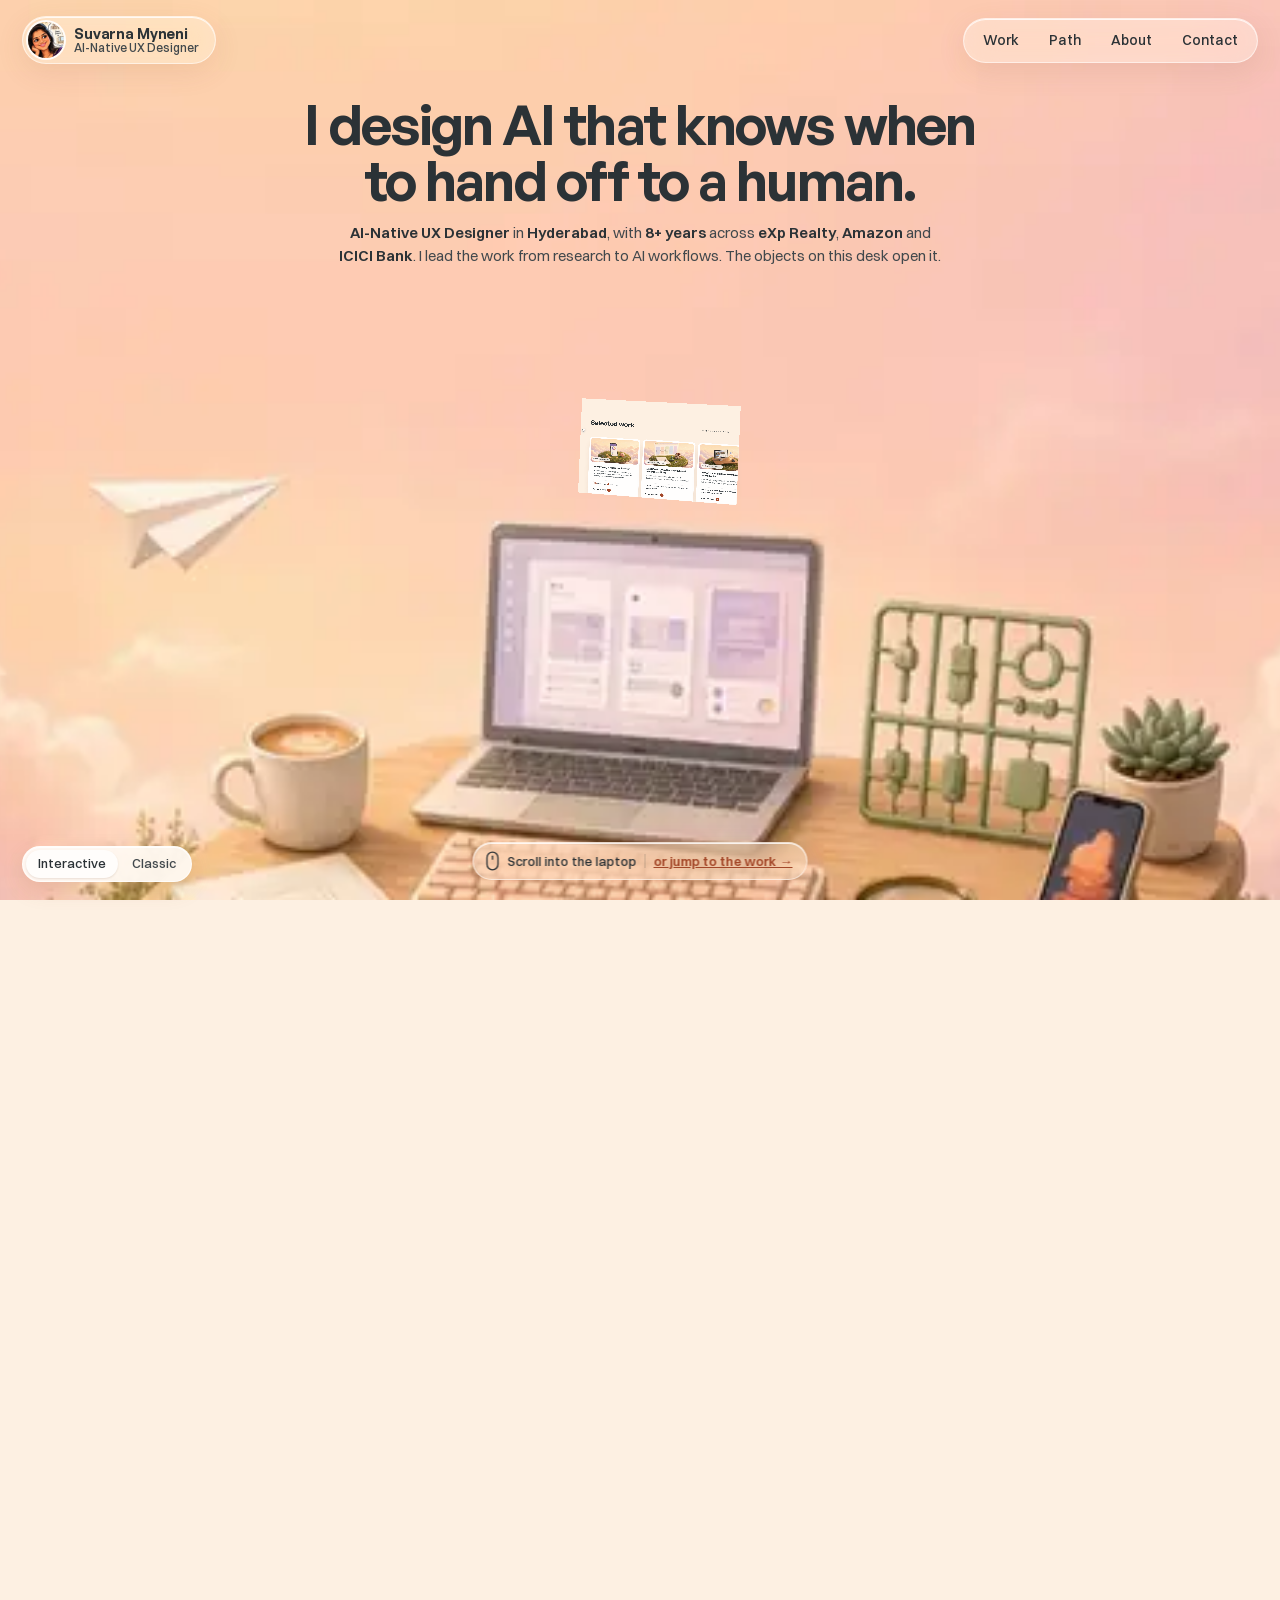
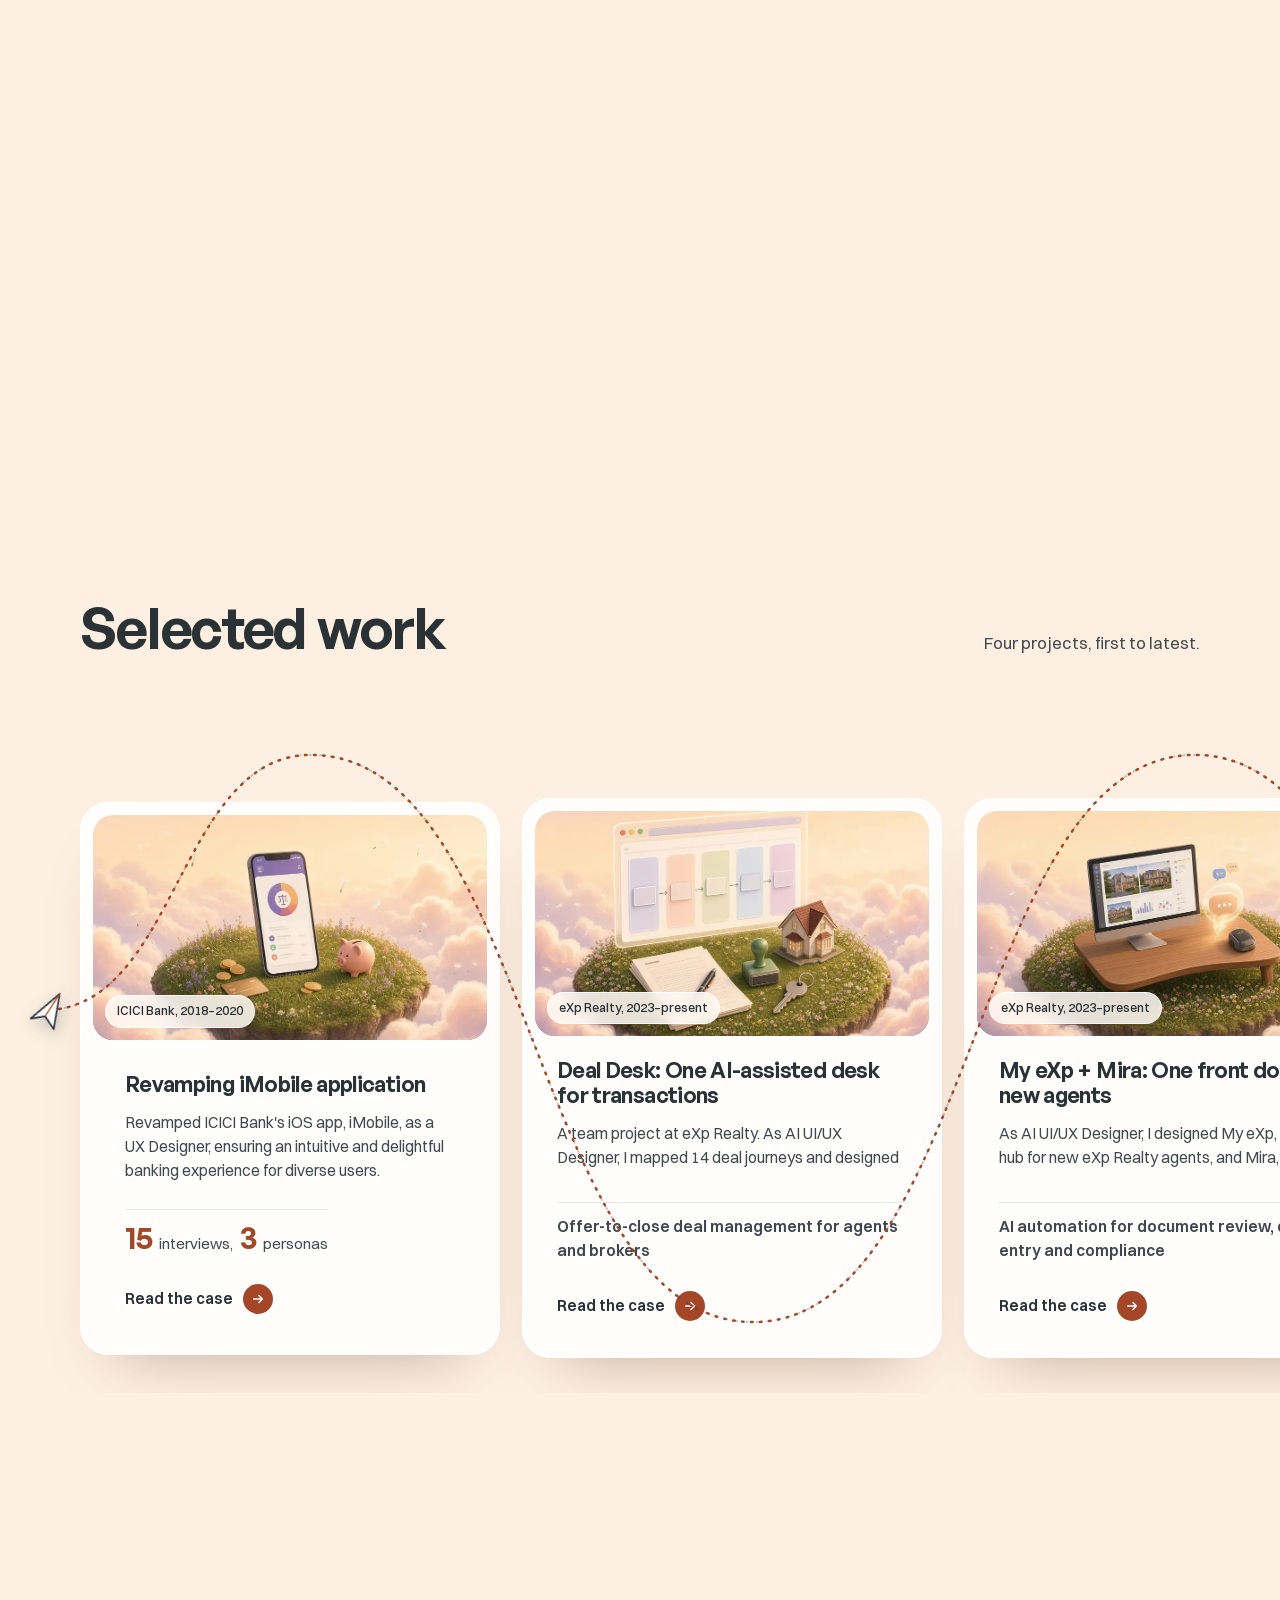
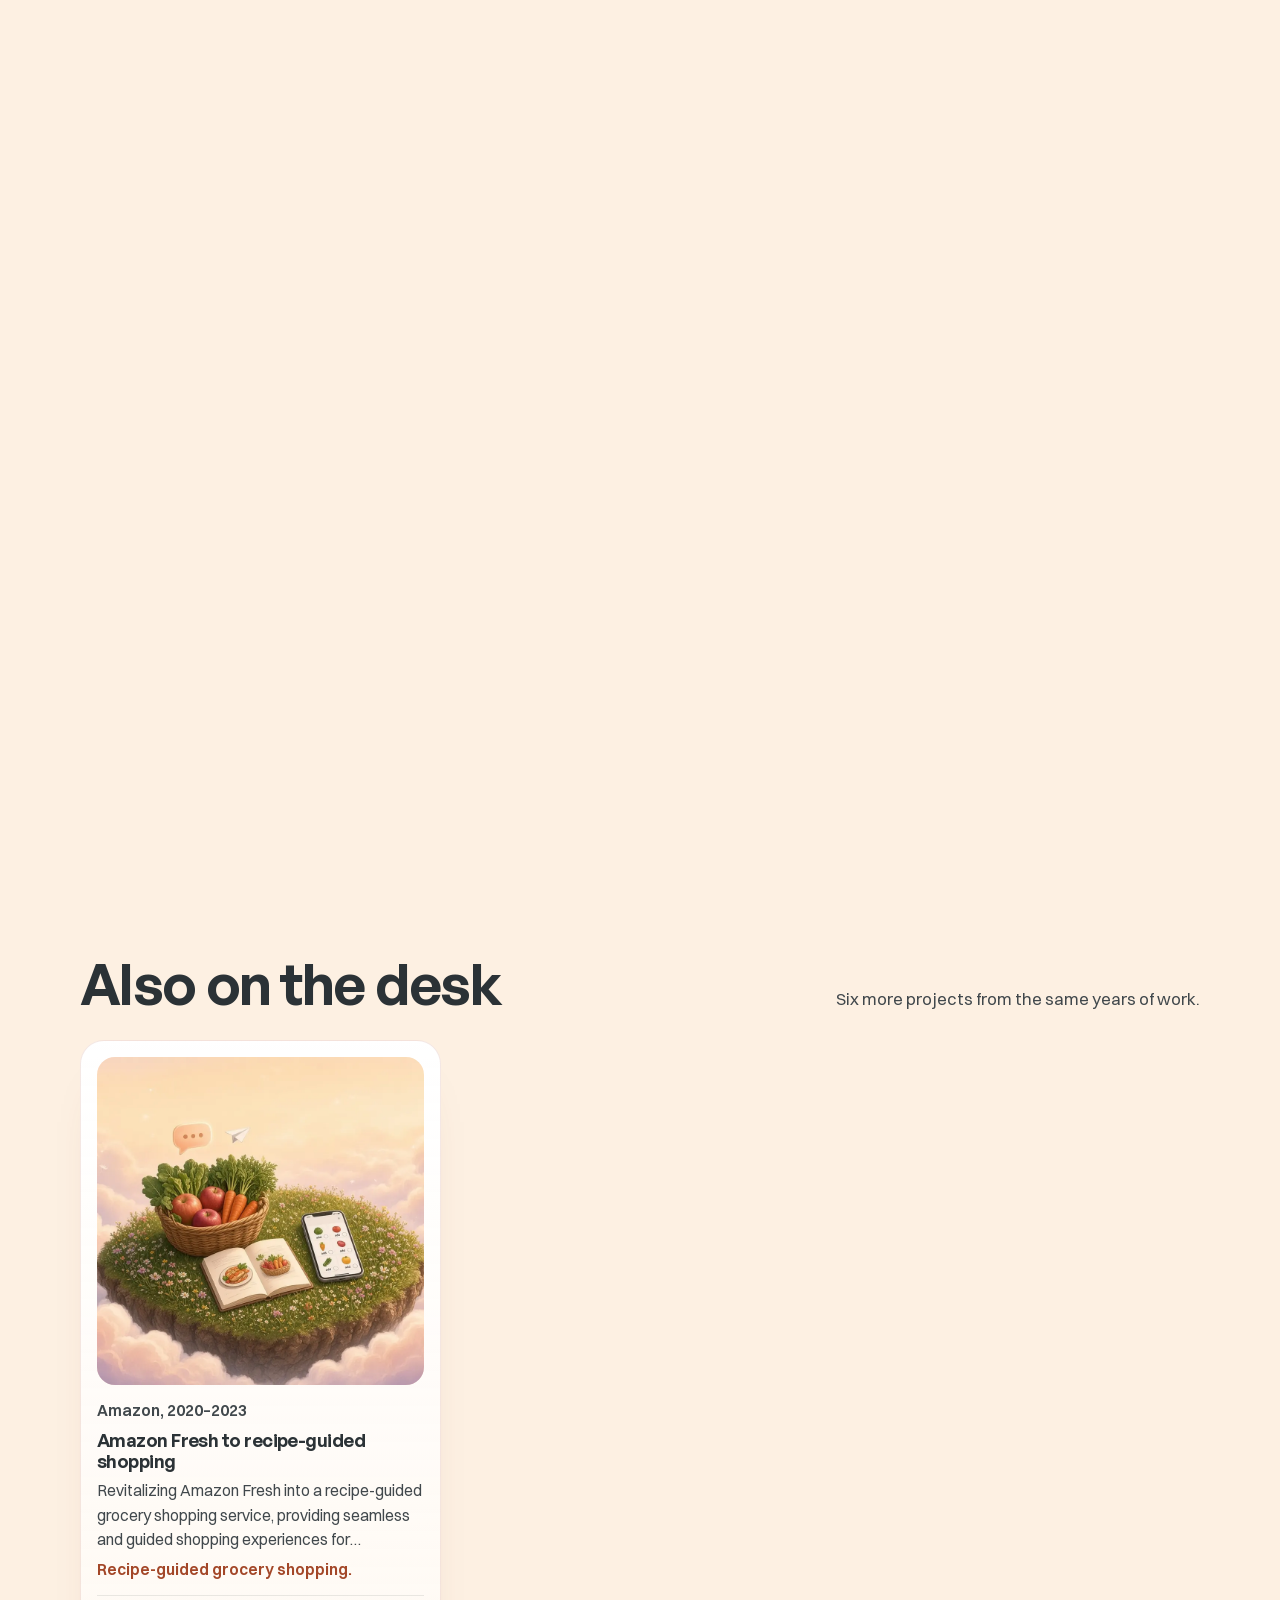
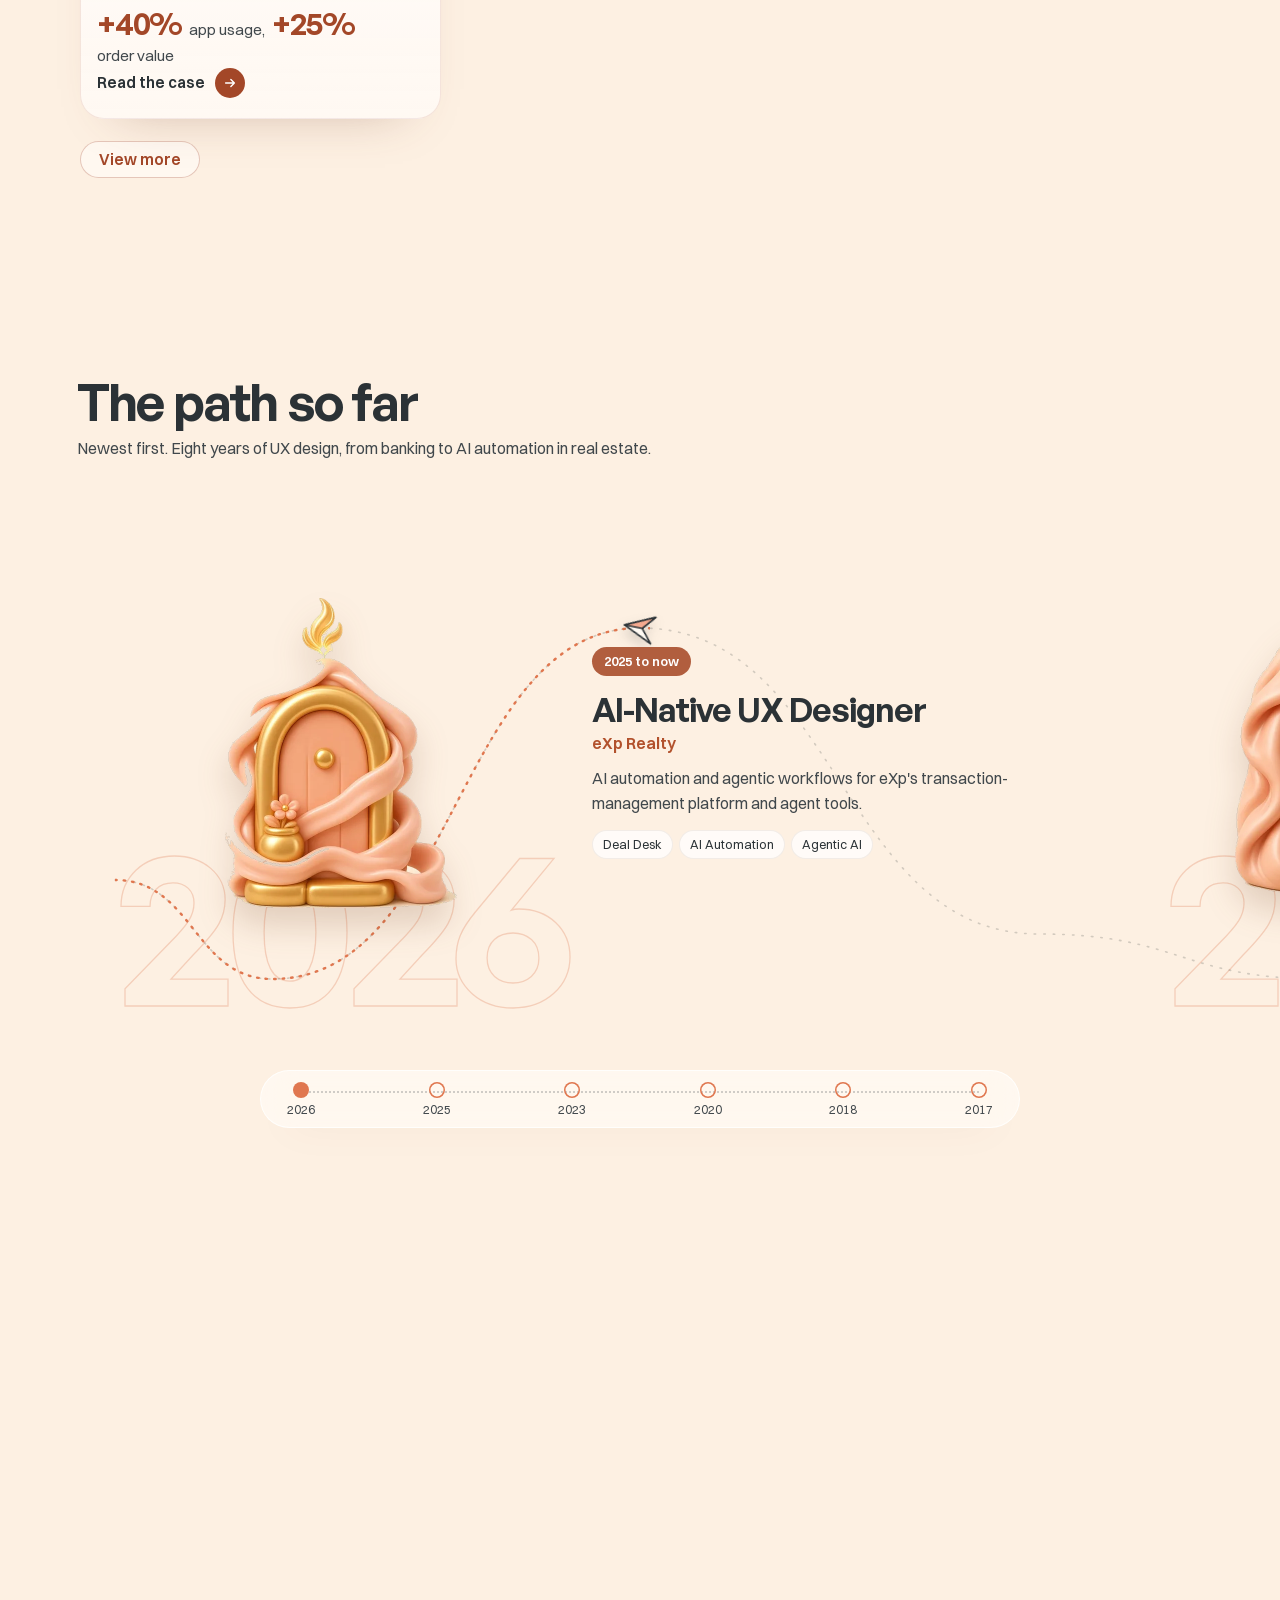
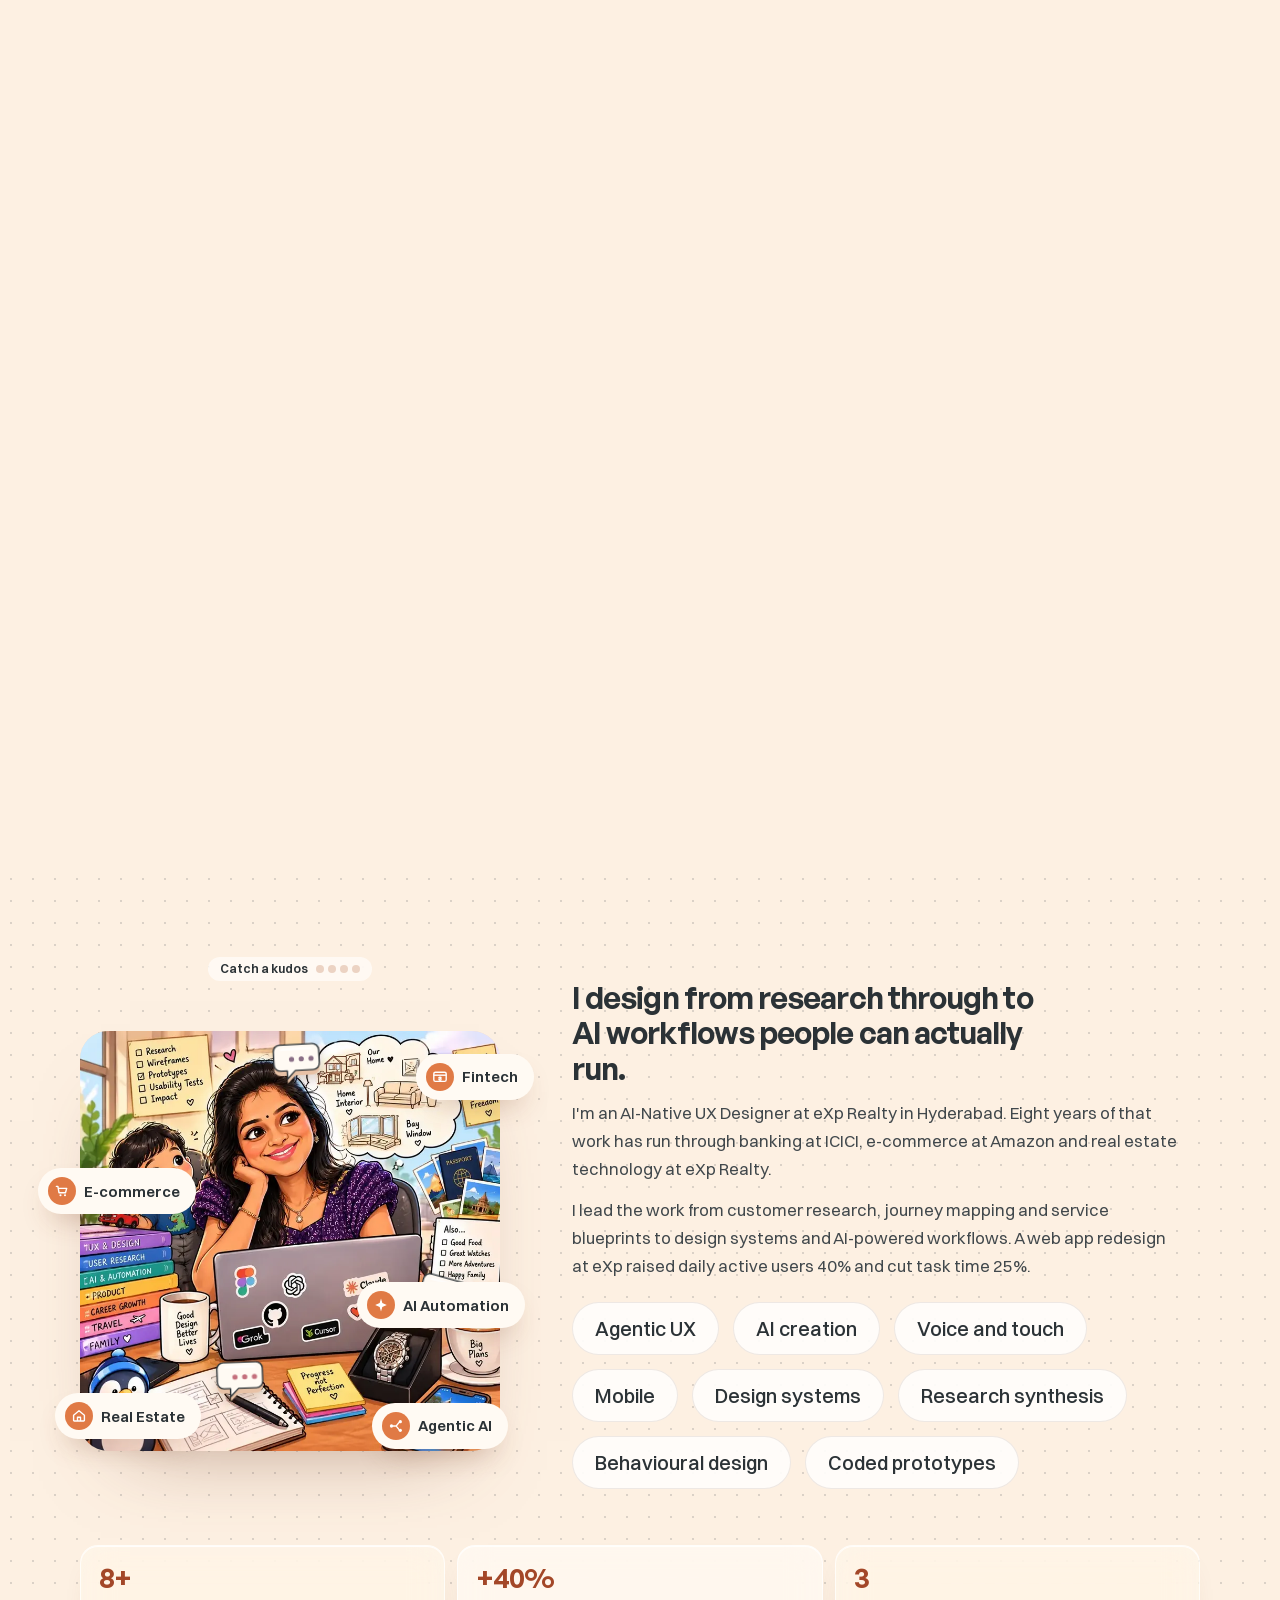
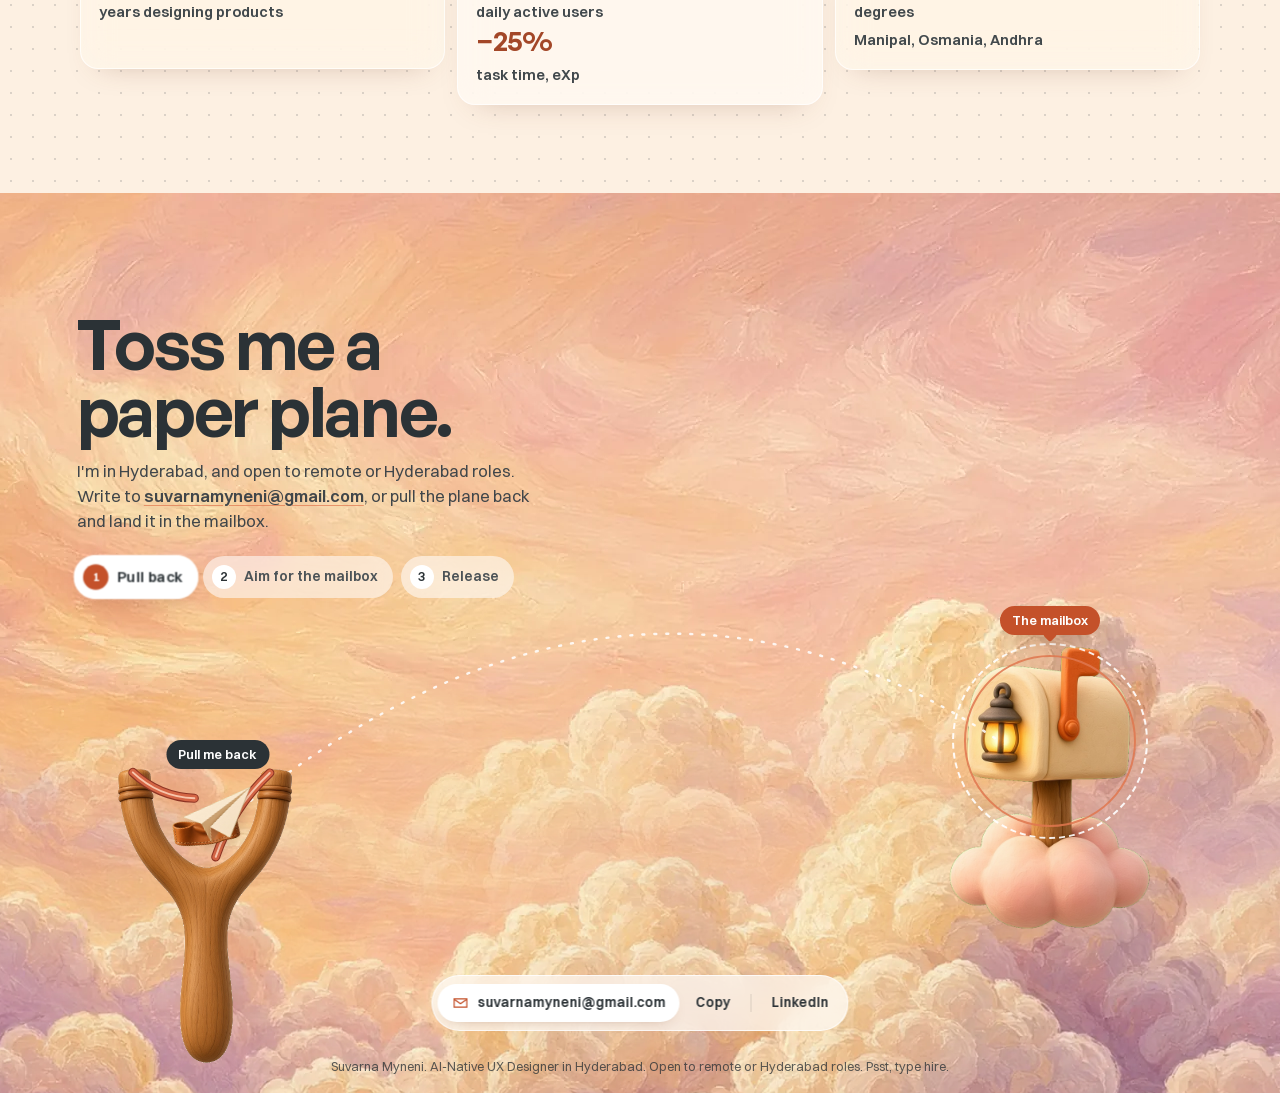
==== index.html @ 584ed3f5 "Remove added project cards; keep only GitHub case-study link swaps" ====
<!DOCTYPE html>
<html lang="en">
<head>
  <meta charset="utf-8">
  <meta name="viewport" content="width=device-width, initial-scale=1">
  <title>Suvarna Myneni, AI-Native UX Designer</title>
  <meta name="description" content="AI-Native UX Designer in Hyderabad. 8+ years across eXp Realty, Amazon and ICICI Bank. I design AI that knows when to hand off to a human.">
  <link rel="canonical" href="https://suvarnamyneni-project.github.io/">
  <meta name="theme-color" content="#FDF0E2">
  <meta property="og:title" content="Suvarna Myneni, AI-Native UX Designer">
  <meta property="og:description" content="AI-Native UX Designer in Hyderabad. 8+ years across eXp Realty, Amazon and ICICI Bank. I design AI that knows when to hand off to a human.">
  <meta property="og:type" content="website">
  <meta property="og:url" content="https://suvarnamyneni-project.github.io/">
  <meta property="og:image" content="https://suvarnamyneni-project.github.io/assets/art/hero-1280.jpg">
  <meta property="og:image:width" content="1280">
  <meta property="og:image:height" content="720">
  <meta property="og:image:alt" content="A painted desk on a grassy island under a pink sky, with a laptop, coffee, notebooks, a phone and a plant.">
  <meta property="og:locale" content="en_IN">
  <meta name="twitter:card" content="summary_large_image">
  <meta name="twitter:title" content="Suvarna Myneni, AI-Native UX Designer">
  <meta name="twitter:description" content="AI-Native UX Designer in Hyderabad. 8+ years across eXp Realty, Amazon and ICICI Bank.">
  <meta name="twitter:image" content="https://suvarnamyneni-project.github.io/assets/art/hero-1280.jpg">
    <link rel="icon" href="assets/favicon.png" type="image/png">
  <link rel="preload" href="assets/fonts/general-sans-600.woff2" as="font" type="font/woff2" crossorigin>
  <link rel="preload" href="assets/fonts/switzer-400.woff2" as="font" type="font/woff2" crossorigin>
  <link rel="preload" href="assets/fonts/switzer-600.woff2" as="font" type="font/woff2" crossorigin>
  <style>
    @font-face { font-family: "General Sans"; font-style: normal; font-weight: 600; font-display: swap; src: url("assets/fonts/general-sans-600.woff2") format("woff2"); }
    @font-face { font-family: Switzer; font-style: normal; font-weight: 400; font-display: swap; src: url("assets/fonts/switzer-400.woff2") format("woff2"); }
    @font-face { font-family: Switzer; font-style: normal; font-weight: 600; font-display: swap; src: url("assets/fonts/switzer-600.woff2") format("woff2"); }
    :root { --ink: #2b3236; --muted: #41484c; --accent: #a34728; --paper: #fdf0e2; }
    *, *::before, *::after { box-sizing: border-box; }
    body { margin: 0; background: #fdf0e2; color: #2b3236; font-family: Switzer, "Segoe UI", sans-serif; font-size: 1.0625rem; line-height: 1.5; }
    img { max-width: 100%; display: block; }
    h1, p { margin: 0; }
    .sr-only { position: absolute; width: 1px; height: 1px; padding: 0; margin: -1px; overflow: hidden; clip: rect(0,0,0,0); white-space: nowrap; border: 0; }
    .skip-link { position: absolute; left: 16px; top: -48px; }
    html .site-header { position: fixed; z-index: 20; inset: 16px 22px auto; display: flex; align-items: center; justify-content: space-between; gap: 12px; padding: 0; background: none; pointer-events: none; color: #2b3236; }
    html .site-header > * { pointer-events: auto; }
    .brand-chip, .site-nav { display: flex; align-items: center; border-radius: 999px; text-decoration: none; color: #2b3236; background: rgba(255,251,247,.38); border: 1px solid rgba(255,255,255,.55); box-shadow: inset 0 1px 0 rgba(255,255,255,.8), 0 8px 28px rgba(150,90,70,.12); }
    html .brand-chip { flex-direction: row; align-items: center; gap: 10px; padding: 5px 16px 5px 5px; }
    .brand-copy { display: flex; flex-direction: column; line-height: 1.15; }
    .brand-avatar { width: 36px; height: 36px; border-radius: 50%; object-fit: cover; object-position: center center; box-shadow: 0 0 0 2px rgba(255,255,255,.9); }
    .brand-name { font-family: "General Sans", Switzer, sans-serif; font-weight: 600; font-size: 14.5px; letter-spacing: -0.01em; line-height: 1.15; }
    .brand-role { font-size: 12px; font-weight: 500; line-height: 1.15; color: #41484c; }
    .brand-back { font-size: 12px; font-weight: 600; line-height: 1.15; color: #b2512c; }
    body.is-home .brand-back, body:not(.is-home) .brand-role { display: none; }
    .site-nav { position: relative; width: max-content; gap: 2px; padding: 5px; }
    .nav-menu { display: flex; align-items: center; gap: 2px; width: max-content; padding: 0; margin: 0; border: 0; background: transparent; box-shadow: none; }
    .site-nav a, .nav-toggle { color: #2b3236; text-decoration: none; font: 500 14px/normal Switzer, sans-serif; padding: 7px 14px; border-radius: 999px; background: transparent; border: 0; }
    .nav-menu a { display: inline-flex; align-items: center; min-height: 0; }
    .nav-contact, .nav-toggle, .nav-cv, .nav-cv[hidden] { display: none; }
    .mode-switch { display: flex; align-items: center; gap: 2px; padding: 3px; border-radius: 999px; background: rgba(255,251,247,.92); border: 1px solid rgba(255,255,255,.7); box-shadow: inset 0 1px 0 rgba(255,255,255,.8), 0 8px 22px rgba(150,90,70,.14); }
    .mode-switch a { padding: 6px 12px; font-size: 13px; font-weight: 500; line-height: 1.2; border-radius: 999px; color: #41484c; text-decoration: none; }
    .mode-switch a[aria-current="page"] { background: #fffdfb; color: #2b3236; }
    .mode-switch-dock { position: fixed; z-index: 22; left: 22px; bottom: calc(18px + env(safe-area-inset-bottom)); }
    .mode-switch-menu, .mode-switch-foot { display: none; }
    html .hero-stage { position: relative; height: 100vh; height: 100dvh; overflow: hidden; background: #f1c0af; color: #2b3236; }
    html .scene, html .scene-bob, html .scene-tilt, html .scene-shift, html .scene picture, html .hero-scrim { position: absolute; inset: 0; width: 100%; height: 100%; }
    html .scene img { position: absolute; inset: 0; width: 100%; height: 100%; max-width: none; aspect-ratio: 16 / 9; object-fit: cover; object-position: center center; }
    html .hero-copy { position: absolute; z-index: 5; display: block; grid-template-columns: none; left: 0; right: 0; transform: none; width: auto; top: calc(10vh + 6px); text-align: center; padding: 0 5vw; }
    html .hero-copy h1 { max-width: 14em; margin: 0 auto; font-family: "General Sans", Switzer, sans-serif; font-weight: 600; font-size: clamp(34px, 4.3vw, 64px); letter-spacing: -.035em; line-height: 1.02; color: #2b3236; text-shadow: none; text-wrap: balance; }
    html .hero-sub, html .hero-sub strong { font-family: Switzer, "Segoe UI", sans-serif; font-synthesis: none; }
    html .hero-sub { position: static; left: auto; right: auto; bottom: auto; margin: 14px auto 0; max-width: 800px; padding: 0; background: none; border: 0; box-shadow: none; font-size: clamp(15px, 1.15vw, 17px); font-weight: 400; line-height: 1.5; color: #41484c; text-shadow: none; text-wrap: balance; }
    html .hero-sub strong { color: #2b3236; font-weight: 600; }
    .scroll-pill { position: absolute; z-index: 6; left: 50%; bottom: 20px; transform: translateX(-50%); display: flex; align-items: center; justify-content: center; gap: 8px; margin: 0; padding: 8px 14px 8px 12px; border-radius: 999px; background: rgba(255,251,247,.38); color: #2b3236; font-size: 13px; font-weight: 500; white-space: nowrap; width: max-content; max-width: calc(100% - 32px); min-width: 0; }
    .scroll-pill a { color: #a34728; font-weight: 600; }
    .scroll-mouse, .scroll-mouse svg { width: 14px; height: 20px; display: block; flex: none; }
    .scroll-rule { width: 1px; align-self: stretch; background: rgba(43,50,54,.22); }
    .hover-hint, .spot-card, .sky-drift, .desk-fx, .glide-plane { position: absolute; pointer-events: none; }
    .sky-drift, .desk-fx { inset: 0; overflow: hidden; }
    .cloud, .petal, .steam, .screen-glow, .glide-plane { position: absolute; }
    .glide-plane { width: 46px; height: 46px; left: -6%; top: 24%; }
    .glide-plane svg { width: 100%; height: 100%; display: block; }
    .spot-card { opacity: 0; }
    .hover-hint { left: 50%; bottom: calc(122px + env(safe-area-inset-bottom)); transform: translateX(-50%); margin: 0; padding: 7px 12px; border-radius: 999px; font-size: .8rem; font-weight: 600; line-height: 1.2; white-space: nowrap; width: max-content; }
    @media (min-width: 901px) {
      .hover-hint { display: none; }
    }
    html.is-stack .scene-bob { animation: none !important; }
    .hotspot { position: absolute; box-sizing: border-box; border: 2px solid transparent; border-radius: 16px; background: transparent; box-shadow: none; outline: none; }
    html .hotspot-screen { left: 46.13%; top: 44.26%; width: 10.17%; height: 11.86%; z-index: 5; }
    html .hotspot-plane { left: 12.6%; top: 69.3%; width: 14%; height: 7.6%; }
    html .hotspot-keys { left: 43%; top: 59.8%; width: 14.1%; height: 8%; z-index: 5; }
    html .hotspot-coffee { left: 37.6%; top: 54.4%; width: 5%; height: 7.8%; z-index: 4; }
    html .hotspot-sketch { left: 35.1%; top: 61.8%; width: 9.9%; height: 12%; }
    html .hotspot-notebook { left: 45.4%; top: 68%; width: 11%; height: 6.2%; z-index: 4; }
    html .hotspot-glass { left: 56.4%; top: 62.6%; width: 7%; height: 10.3%; z-index: 4; }
    html .hotspot-phone { left: 63.1%; top: 57.6%; width: 5.1%; height: 12.2%; z-index: 5; }
    html .hotspot-kit { left: 57.3%; top: 46.9%; width: 8.5%; height: 15.3%; }
    html .hotspot-plant { left: 65.6%; top: 52.4%; width: 5.1%; height: 12%; z-index: 4; }
    @media (max-width: 600px) {
      html .hotspot-screen { left: 40.85%; top: 52.85%; width: 19.64%; height: 7.69%; }
      html .hotspot-plane { left: 0; top: 0; width: 0; height: 0; }
      html .hotspot-keys { left: 42.6%; top: 62.8%; width: 22.8%; height: 5.2%; }
      html .hotspot-coffee { left: 24%; top: 58%; width: 12%; height: 6.5%; }
      html .hotspot-sketch { left: 19%; top: 65.6%; width: 20.2%; height: 5.9%; }
      html .hotspot-notebook { left: 39.7%; top: 68.2%; width: 21.9%; height: 4.3%; }
      html .hotspot-glass { left: 61.4%; top: 64.2%; width: 14.1%; height: 7.2%; }
      html .hotspot-phone { left: 72.5%; top: 59.7%; width: 10.3%; height: 9.1%; }
      html .hotspot-kit { left: 61.6%; top: 55.2%; width: 13.9%; height: 8.3%; }
      html .hotspot-plant { left: 76.1%; top: 57.8%; width: 12%; height: 7.5%; }
    }
    .hero-spacer { display: none; }
    .veil, .hotspots, .seed-field { position: absolute; inset: 0; pointer-events: none; }
    .unfold { position: absolute; z-index: 4; overflow: hidden; pointer-events: none; }
    html.is-stack #unfold { display: block; }
    @media (max-width: 900px) {
      html.is-stack .scene-shift { transform: none; transform-origin: 50% 0; }
      html .hero-copy { left: 0; right: 0; width: auto; top: 10vh; padding: 0 20px; text-align: center; }
      html .hero-copy h1 { max-width: 14em; margin: 0 auto; font-size: 33px; line-height: 1.02; letter-spacing: -.035em; }
      html .hero-sub { margin: 14px auto 0; max-width: 800px; padding: 0; background: none; border: 0; box-shadow: none; font-size: 14.5px; line-height: 1.5; color: #41484c; }
      .scroll-pill { bottom: 70px; gap: 8px; padding: 8px 14px 8px 12px; font-size: 13px; line-height: 1.2; width: max-content; min-width: 0; max-width: calc(100vw - 20px); }
    }
    @media (max-width: 759px) {
      html .site-header { left: 12px; right: 12px; top: 12px; flex-wrap: nowrap; }
      .brand-role, .brand-last, .nav-menu, .mode-switch-dock { display: none; }
      body:not(.is-home) .brand-back { display: block; }
      .brand-name { font-size: 14px; }
      .brand-avatar { width: 32px; height: 32px; }
      html .brand-chip { flex-shrink: 0; }
      .site-nav { padding: 4px; background: rgba(255,250,245,.94); }
      .nav-contact, .nav-toggle { display: inline-flex; align-items: center; min-height: 0; padding: 7px 12px; }
      html .hero-copy { left: 0; right: 0; top: 10vh; padding: 0 20px; width: auto; transform: none; text-align: center; }
    }
    .night-band { position: relative; height: 100svh; min-height: 660px; overflow: hidden; background: #f6d9bc; }
    .night-band .sky-layer, .night-band .star-field, .night-band .plane-canvas, #contact.contact-scene { position: absolute; inset: 0; }
    .night-band .sky-layer picture, .night-band .sky-layer img { position: absolute; inset: 0; width: 100%; height: 100%; object-fit: cover; }
    .cloud-drift { position: absolute; z-index: 1; left: -4%; right: -4%; bottom: 0; height: 46%; overflow: hidden; pointer-events: none; }
    @media (max-width: 430px) {
      .contact-scene .contact-copy { top: calc(env(safe-area-inset-top) + 168px); }
    }
  </style>
  <link rel="stylesheet" href="css/styles.css" media="print" onload="this.media='all'">
  <link rel="stylesheet" href="css/effects.css" media="print" onload="this.media='all'">
  <link rel="stylesheet" href="css/round4.css" media="print" onload="this.media='all'">
  <noscript>
    <link rel="stylesheet" href="css/styles.css">
    <link rel="stylesheet" href="css/effects.css">
    <link rel="stylesheet" href="css/round4.css">
  </noscript>
  <script type="application/ld+json">
  {
    "@context": "https://schema.org",
    "@type": "Person",
    "name": "Suvarna Myneni",
    "jobTitle": "AI-Native UX Designer",
    "email": "mailto:suvarnamyneni@gmail.com",
    "url": "https://suvarnamyneni-project.github.io/",
    "address": {
      "@type": "PostalAddress",
      "addressLocality": "Hyderabad",
      "addressCountry": "IN"
    },
    "sameAs": [
      "https://www.linkedin.com/in/suvarnamyneni/",
      "https://motiveux.wixsite.com/my-site-3"
    ]
  }
  </script>
  <script>
    (function () {
      var root = document.documentElement;
      var reduce = window.matchMedia("(prefers-reduced-motion: reduce)").matches;
      var stack = window.matchMedia("(max-width: 900px), (pointer: coarse)").matches;
      root.classList.toggle("is-stack", stack || reduce);
      root.classList.toggle("has-rail", !stack && !reduce);
      if (reduce || stack) root.classList.add("is-path-snap");
      if (!reduce) root.classList.add("has-motion");
      if (reduce || stack) {
        root.classList.add("ready");
        return;
      }
      var screens = 1.35;
      root.classList.add("has-zoom");
      root.style.setProperty("--vh", window.innerHeight + "px");
      root.style.setProperty("--spacer", (screens + 1) * window.innerHeight + "px");
      setTimeout(function () { root.classList.add("ready"); }, 1600);
    })();
  </script>
</head>
<body class="is-home">
  <a class="skip-link" href="#work">Skip to work</a>
  <header class="site-header">
    <a class="brand-chip" href="#top" data-caption="Suvarna Myneni">
      <img class="brand-avatar" src="assets/avatar-96.webp" width="36" height="36" alt="" decoding="async" fetchpriority="low">
      <span class="brand-copy">
        <b class="brand-name">Suvarna <span class="brand-last">Myneni</span></b>
        <small class="brand-role">AI-Native UX Designer</small>
        <small class="brand-back">← Back to all work</small>
      </span>
    </a>
    <nav class="site-nav" aria-label="Primary">
      <div id="nav-menu" class="nav-menu">
        <a href="#work" data-caption="Selected work">Work</a>
        <a href="#path" data-caption="Path">Path</a>
        <a href="#about" data-caption="About">About</a>
        <a href="#contact" data-caption="Contact">Contact</a>
        <div class="mode-switch mode-switch-menu" role="group" aria-label="Portfolio">
          <a href="#top" aria-current="page">Interactive</a>
          <a href="https://motiveux.wixsite.com/my-site-3" rel="noopener" title="Classic portfolio on Wix">Classic</a>
        </div>
      </div>
      <a class="nav-contact" href="#contact">Contact</a>
      <button type="button" class="nav-toggle" aria-expanded="false" aria-controls="nav-menu">
        Menu
      </button>
    </nav>
  </header>
  <div class="mode-switch mode-switch-dock" role="group" aria-label="Portfolio">
    <a href="#top" aria-current="page">Interactive</a>
    <a href="https://motiveux.wixsite.com/my-site-3" rel="noopener" title="Classic portfolio on Wix">Classic</a>
  </div>
  <div class="nav-backdrop" hidden></div>
  <div class="mobile-top-fade" aria-hidden="true"></div>

  <main>
    <section class="hero-stage" id="top">
      <div class="scene">
        <div class="scene-bob">
          <div class="sky-wash" aria-hidden="true"></div>
          <div class="sky-drift" aria-hidden="true">
            <i class="cloud c1"></i>
            <i class="cloud c2"></i>
            <i class="cloud c3"></i>
            <i class="petal p1"></i>
            <i class="petal p2"></i>
            <i class="petal p3"></i>
            <i class="petal p4"></i>
            <i class="petal p5"></i>
          </div>
          <div class="scene-tilt">
          <div class="scene-shift">
            <picture>
              <source media="(max-width: 600px)" type="image/webp" srcset="assets/art/hero-mobile-540.webp 540w, assets/art/hero-mobile.webp 1080w" sizes="100vw">
              <source media="(max-width: 600px)" srcset="assets/art/hero-mobile-540.jpg 540w, assets/art/hero-mobile.jpg 1080w" sizes="100vw">
              <source type="image/webp" srcset="assets/art/hero-800.webp 800w, assets/art/hero-1280.webp 1280w, assets/art/hero.webp 2400w" sizes="100vw">
              <img
                src="assets/art/hero-800.jpg"
                srcset="assets/art/hero-800.jpg 800w, assets/art/hero-1280.jpg 1280w, assets/art/hero.jpg 2400w"
                sizes="100vw"
                width="2400"
                height="1350"
                alt="A painted wooden desk on a grassy island in a wide peach sky, with a laptop, coffee, notebooks, a phone and a plant."
                fetchpriority="high"
                decoding="async"
              >
            </picture>
            <div class="hero-scrim" aria-hidden="true"></div>
            <div class="desk-fx" aria-hidden="true">
              <span class="screen-glow"></span>
              <span class="steam"><i></i><i></i><i></i></span>
              <span class="glide-plane">
                <svg viewBox="0 0 64 64"><path d="M6 34 L58 8 L36 58 L28 36 Z" fill="#FFFDFB" stroke="#2B3236" stroke-width="2.5" stroke-linejoin="round"/><path d="M28 36 L58 8" fill="none" stroke="#A34728" stroke-width="2"/></svg>
              </span>
            </div>
            <div class="unfold" id="unfold" aria-hidden="true">
              <div class="unfold-plane" id="unfold-plane">
                <div class="unfold-fit" id="unfold-fit"></div>
              </div>
            </div>
            <div class="hotspots">
              <a class="hotspot hotspot-plane" href="#path" data-label="Plane" data-story="Follow the path so far."><span class="sr-only">Plane. Follow the path so far.</span></a>
              <a class="hotspot hotspot-screen" href="#work" data-label="Screen" data-story="Where the work lives. Scroll in to see my selected projects."><span class="sr-only">Screen. Where the work lives. Scroll in to see my selected projects.</span></a>
              <a class="hotspot hotspot-keys" href="#work" data-label="Keyboard" data-story="I prototype what I design, in Figma, Lovable and code."><span class="sr-only">Keyboard. I prototype what I design, in Figma, Lovable and code.</span></a>
              <a class="hotspot hotspot-coffee" href="#contact" data-label="Coffee" data-story="Always up for a chat about design. Say hi."><span class="sr-only">Coffee. Always up for a chat about design. Say hi.</span></a>
              <a class="hotspot hotspot-sketch" href="#path" data-label="Sketchbooks" data-story="Postgraduate in Design, Manipal University."><span class="sr-only">Sketchbooks. Postgraduate in Design, Manipal University.</span></a>
              <a class="hotspot hotspot-notebook" href="https://suvarnamyneni-project.github.io/imobile-case-study/" target="_blank" rel="noopener" data-card="imobile" data-label="Notebook" data-story="Research first: 15 interviews and 3 personas for iMobile."><span class="sr-only">Notebook. Research first: 15 interviews and 3 personas for iMobile.</span></a>
              <a class="hotspot hotspot-glass" href="https://suvarnamyneni-project.github.io/my-exp-mira-case-study/" target="_blank" rel="noopener" data-label="Magnifier" data-story="Designing an AI assistant, Mira, that knows when to hand off to a human."><span class="sr-only">Magnifier. Designing an AI assistant, Mira, that knows when to hand off to a human.</span></a>
              <a class="hotspot hotspot-kit" href="/work/deal-desk/" data-card="deal-desk" data-label="Components" data-story="Deal Desk: one AI-native desk from submitted to paid."><span class="sr-only">Components. Deal Desk: one AI-native desk from submitted to paid.</span></a>
              <a class="hotspot hotspot-phone" href="https://suvarnamyneni-project.github.io/imobile-case-study/" target="_blank" rel="noopener" data-label="Phone" data-story="Redesigning the iMobile banking app at ICICI Bank."><span class="sr-only">Phone. Redesigning the iMobile banking app at ICICI Bank.</span></a>
              <a class="hotspot hotspot-plant" href="#about" data-label="Plant" data-story="Growing designers: I've mentored 5 junior designers."><span class="sr-only">Plant. Growing designers: I've mentored 5 junior designers.</span></a>
            </div>
          </div>
          </div>
          <canvas class="seed-field" id="seed-field" aria-hidden="true"></canvas>
        </div>
      </div>
      <div class="veil" aria-hidden="true"></div>
      <div class="hero-copy">
        <h1>I design AI that knows when to hand off to a human.</h1>
        <p class="hero-sub"><strong>AI-Native UX Designer</strong> in <strong>Hyderabad</strong>, with <strong>8+ years</strong> across <strong>eXp Realty</strong>, <strong>Amazon</strong> and <strong>ICICI Bank</strong>. I lead the work from research to AI workflows. The objects on this desk open it.</p>
      </div>
      <p class="seed-skill glass-float" id="seed-skill" hidden></p>
      <p class="hover-hint" id="hover-hint">Hover the objects</p>
      <p class="scroll-pill glass-float">
        <span class="scroll-mouse" aria-hidden="true"><svg viewBox="0 0 16 24" width="14" height="20"><rect x="1.4" y="1.4" width="13.2" height="21.2" rx="6.6" fill="none" stroke="currentColor" stroke-width="1.6"/><path d="M8 6.2v3.6" stroke="currentColor" stroke-width="1.6" stroke-linecap="round"/></svg></span>
        <span class="scroll-pill-label">Scroll into the laptop</span>
        <span class="scroll-rule" aria-hidden="true"></span>
        <a href="#work">or jump to the work <span aria-hidden="true">→</span></a>
      </p>
      <div class="spot-card" id="spot-card" aria-hidden="true">
        <p class="spot-label"></p>
        <p class="spot-story"></p>
      </div>
    </section>
    <div class="hero-spacer" aria-hidden="true"></div>

    <section class="panel" id="work" aria-labelledby="work-heading">
      <div class="wrap">
        <div class="section-head">
          <h2 id="work-heading">Selected work</h2>
          <p>Four projects, first to latest.</p>
        </div>
        <article class="project feature-lead reveal" id="imobile" data-cursor-icon="phone" data-stamp="2018–2020">
          <div class="thumb art-slot t1" data-art="imobile">
            <picture>
              <source type="image/webp" srcset="assets/art/imobile.webp">
              <img src="assets/art/imobile.jpg" alt="A phone, a piggy bank and coins on a small island." width="880" height="503" loading="lazy" decoding="async">
            </picture>
            <span class="org-pill">ICICI Bank, 2018–2020</span>
          </div>
          <div class="project-body">
            <h3>Revamping iMobile application</h3>
            <p>Revamped ICICI Bank's iOS app, iMobile, as a UX Designer, ensuring an intuitive and delightful banking experience for diverse users.</p>
            <p class="metric">
              <span class="metric-num" data-value="15">15</span>
              <span class="metric-label">interviews,</span>
              <span class="metric-num" data-value="3">3</span>
              <span class="metric-label">personas</span>
            </p>
            <a class="case-link" href="https://suvarnamyneni-project.github.io/imobile-case-study/" target="_blank" rel="noopener">
              Read the case
              <span class="sr-only">: Revamping iMobile application (opens in a new tab)</span>
              <span class="go" aria-hidden="true"><svg viewBox="0 0 16 16"><path d="M3 8h10M9 4l4 4-4 4" fill="none" stroke="currentColor" stroke-width="1.6" stroke-linecap="round" stroke-linejoin="round"/></svg></span>
            </a>
          </div>
        </article>
        <article class="project feature reveal" id="deal-desk" data-cursor-icon="desk" data-stamp="2023–present">
          <div class="thumb art-slot t2" data-art="deal-desk">
            <picture>
              <source type="image/webp" srcset="assets/art/deal-desk.webp">
              <img src="assets/art/deal-desk.jpg" alt="A pastel pipeline in a browser window, with documents, a stamp, a key and a house." width="880" height="503" loading="lazy" decoding="async">
            </picture>
            <span class="org-pill">eXp Realty, 2023–present</span>
          </div>
          <div class="project-body">
            <h3>Deal Desk: One AI-assisted desk for transactions</h3>
            <p>A team project at eXp Realty. As AI UI/UX Designer, I mapped 14 deal journeys and designed one AI-assisted desk that replaces about 11 separate tools.</p>
            <p class="outcome">Offer-to-close deal management for agents and brokers</p>
            <a class="case-link" href="/work/deal-desk/">
              Read the case
              <span class="sr-only">: Deal Desk</span>
              <span class="go" aria-hidden="true"><svg viewBox="0 0 16 16"><path d="M3 8h10M9 4l4 4-4 4" fill="none" stroke="currentColor" stroke-width="1.6" stroke-linecap="round" stroke-linejoin="round"/></svg></span>
            </a>
          </div>
        </article>
        <article class="project feature reveal" data-cursor-icon="chat" data-stamp="2023–present">
          <div class="thumb art-slot t3" data-art="myexp-mira">
            <picture>
              <source type="image/webp" srcset="assets/art/myexp-mira.webp">
              <img src="assets/art/myexp-mira.jpg" alt="A monitor opening onto a portal, with a glowing chat bubble." width="880" height="503" loading="lazy" decoding="async">
            </picture>
            <span class="org-pill">eXp Realty, 2023–present</span>
          </div>
          <div class="project-body">
            <h3>My eXp + Mira: One front door for new agents</h3>
            <p>As AI UI/UX Designer, I designed My eXp, a single hub for new eXp Realty agents, and Mira, an AI assistant that answers from the agent's own data and hands off to a person when needed.</p>
            <p class="outcome">AI automation for document review, data entry and compliance</p>
            <a class="case-link" href="https://suvarnamyneni-project.github.io/my-exp-mira-case-study/" target="_blank" rel="noopener">
              Read the case
              <span class="sr-only">: My eXp + Mira (opens in a new tab)</span>
              <span class="go" aria-hidden="true"><svg viewBox="0 0 16 16"><path d="M3 8h10M9 4l4 4-4 4" fill="none" stroke="currentColor" stroke-width="1.6" stroke-linecap="round" stroke-linejoin="round"/></svg></span>
            </a>
          </div>
        </article>
        <article class="project feature reveal" data-cursor-icon="home">
          <div class="thumb art-slot t7" data-art="perfect-properties">
            <picture>
              <source type="image/webp" srcset="assets/art/perfect-properties.webp">
              <img src="assets/art/perfect-properties.jpg" alt="Three houses, a map pin and a tablet." width="880" height="503" loading="lazy" decoding="async">
            </picture>
            <span class="org-pill">Home ownership</span>
          </div>
          <div class="project-body">
            <h3>Perfect Properties</h3>
            <p>A responsive web app that simplifies the home ownership experience for new buyers.</p>
            <a class="case-link" href="https://suvarnamyneni-project.github.io/perfect-properties-case-study/" target="_blank" rel="noopener">
              Read the case
              <span class="sr-only">: Perfect Properties (opens in a new tab)</span>
              <span class="go" aria-hidden="true"><svg viewBox="0 0 16 16"><path d="M3 8h10M9 4l4 4-4 4" fill="none" stroke="currentColor" stroke-width="1.6" stroke-linecap="round" stroke-linejoin="round"/></svg></span>
            </a>
          </div>
        </article>
        <article class="project rail-end reveal">
          <div class="more-card">
            <h3>More from the desk</h3>
            <p>Six more projects, from grocery discovery to a time log.</p>
            <a class="case-link" href="#also">
              See the rest
              <span class="go" aria-hidden="true"><svg viewBox="0 0 16 16"><path d="M3 8h10M9 4l4 4-4 4" fill="none" stroke="currentColor" stroke-width="1.6" stroke-linecap="round" stroke-linejoin="round"/></svg></span>
            </a>
          </div>
        </article>
      </div>
    </section>

    <section class="panel" id="also" aria-labelledby="also-heading">
      <div class="wrap">
        <div class="section-head">
          <h2 id="also-heading">Also on the desk</h2>
          <p class="section-sub">Six more projects from the same years of work.</p>
        </div>
        <div class="desk-grid">
          <article class="project desk-card" data-anim="sway" data-cursor-icon="basket" style="--i:0">
            <div class="art-slot" data-art="amazon-fresh">
              <picture>
                <source type="image/webp" srcset="assets/art/amazon-fresh.webp">
                <img src="assets/art/amazon-fresh.jpg" alt="A basket of vegetables, a recipe book and a phone." width="880" height="880" loading="lazy" decoding="async">
              </picture>
            </div>
            <p class="kicker">Amazon, 2020–2023</p>
            <h3>Amazon Fresh to recipe-guided shopping</h3>
            <p class="blurb">
              <span class="blurb-main">Revitalizing Amazon Fresh into a recipe-guided grocery shopping service, providing seamless and guided shopping experiences for customers.</span>
              <span class="blurb-hook">Recipe-guided grocery shopping.</span>
            </p>
            <p class="metric">
              <span class="metric-num" data-value="40" data-prefix="+" data-suffix="%">+40%</span>
              <span class="metric-label">app usage,</span>
              <span class="metric-num" data-value="25" data-prefix="+" data-suffix="%">+25%</span>
              <span class="metric-label">order value</span>
            </p>
            <a class="case-link" href="https://suvarnamyneni-project.github.io/amazon-fresh-case-study/" target="_blank" rel="noopener">
              Read the case
              <span class="sr-only">: Amazon Fresh (opens in a new tab)</span>
              <span class="go" aria-hidden="true"><svg viewBox="0 0 16 16"><path d="M3 8h10M9 4l4 4-4 4" fill="none" stroke="currentColor" stroke-width="1.6" stroke-linecap="round" stroke-linejoin="round"/></svg></span>
            </a>
          </article>
          <div id="also-more" hidden>
          <article class="project desk-card desk-extra" data-anim="hop" data-cursor-icon="card" style="--i:1">
            <div class="art-slot" data-art="agent-transactions">
              <picture>
                <source type="image/webp" srcset="assets/art/agent-transactions.webp">
                <img src="assets/art/agent-transactions.jpg" alt="A clay island with a laptop, a small white house, a folder, and a contract with a pen." width="880" height="880" loading="lazy" decoding="async">
              </picture>
            </div>
            <p class="kicker">eXp Realty, 2023–present</p>
            <h3>Agent Transactions</h3>
            <p class="blurb">
              <span class="blurb-main">eXp Realty web application for agents who handle transactions.</span>
              <span class="blurb-hook">A desk for agents handling transactions.</span>
            </p>
            <a class="case-link" href="/work/agent-transactions/">
              Read the case
              <span class="sr-only">: Agent Transactions</span>
              <span class="go" aria-hidden="true"><svg viewBox="0 0 16 16"><path d="M3 8h10M9 4l4 4-4 4" fill="none" stroke="currentColor" stroke-width="1.6" stroke-linecap="round" stroke-linejoin="round"/></svg></span>
            </a>
          </article>
          <article class="project desk-card desk-extra" data-anim="swipe" data-cursor-icon="layout" style="--i:2">
            <div class="art-slot" data-art="myexp-app">
              <picture>
                <source type="image/webp" srcset="assets/art/myexp-app.webp">
                <img src="assets/art/myexp-app.jpg" alt="A clay island with a laptop showing a colourful dashboard and a phone beside it." width="880" height="880" loading="lazy" decoding="async">
              </picture>
            </div>
            <p class="kicker">eXp Realty, 2023–present</p>
            <h3>My eXp Application Design</h3>
            <p class="blurb">
              <span class="blurb-main">The My eXp web app experience for eXp Realty agents.</span>
              <span class="blurb-hook">The agent application, designed end to end.</span>
            </p>
            <a class="case-link" href="https://myneni.wixsite.com/exprealty" target="_blank" rel="noopener noreferrer">
              Read the case
              <span class="sr-only">: My eXp Application Design (opens in a new tab)</span>
              <span class="go" aria-hidden="true"><svg viewBox="0 0 16 16"><path d="M3 8h10M9 4l4 4-4 4" fill="none" stroke="currentColor" stroke-width="1.6" stroke-linecap="round" stroke-linejoin="round"/></svg></span>
            </a>
          </article>
          <article class="project desk-card desk-extra" data-anim="snap" data-cursor-icon="wallet" style="--i:3">
            <div class="art-slot" data-art="wall-ett">
              <picture>
                <source type="image/webp" srcset="assets/art/wall-ett.webp">
                <img src="assets/art/wall-ett.jpg" alt="A clay island with a phone, a leather wallet, coins, and a paper bill." width="880" height="880" loading="lazy" decoding="async">
              </picture>
            </div>
            <p class="kicker">Fintech</p>
            <h3>Wall-ett app designing</h3>
            <p class="blurb">
              <span class="blurb-main">Wallett, a financial records app, focuses on tracking balances, logging expenses, and offers a bill scanner tool with OCR and fintech account linking.</span>
              <span class="blurb-hook">Balances, expenses, and a bill scanner.</span>
            </p>
            <a class="case-link" href="https://myneni.wixsite.com/wallet" target="_blank" rel="noopener noreferrer">
              Read the case
              <span class="sr-only">: Wall-ett (opens in a new tab)</span>
              <span class="go" aria-hidden="true"><svg viewBox="0 0 16 16"><path d="M3 8h10M9 4l4 4-4 4" fill="none" stroke="currentColor" stroke-width="1.6" stroke-linecap="round" stroke-linejoin="round"/></svg></span>
            </a>
          </article>
          <article class="project desk-card desk-extra" data-anim="sway" data-cursor-icon="grid" style="--i:4">
            <div class="art-slot" data-art="data-central">
              <picture>
                <source type="image/webp" srcset="assets/art/data-central.webp">
                <img src="assets/art/data-central.jpg" alt="A clay island with a monitor and a floating network of a navy hub and orange nodes." width="880" height="880" loading="lazy" decoding="async">
              </picture>
            </div>
            <p class="kicker">Product vision</p>
            <h3>Data Central Navigation Design</h3>
            <p class="blurb">
              <span class="blurb-main">A collaborative design process with leadership, users, researchers, designers and cross-functional teams to gather data and drive product vision.</span>
              <span class="blurb-hook">Navigation shaped with the people who use it.</span>
            </p>
            <a class="case-link" href="https://motiveux.wixsite.com/datacentra" target="_blank" rel="noopener">
              Read the case
              <span class="sr-only">: Data Central Navigation Design (opens in a new tab)</span>
              <span class="go" aria-hidden="true"><svg viewBox="0 0 16 16"><path d="M3 8h10M9 4l4 4-4 4" fill="none" stroke="currentColor" stroke-width="1.6" stroke-linecap="round" stroke-linejoin="round"/></svg></span>
            </a>
          </article>
          <article class="project desk-card desk-extra" data-anim="hop" data-cursor-icon="clock" style="--i:5">
            <div class="art-slot" data-art="timelog">
              <picture>
                <source type="image/webp" srcset="assets/art/timelog.webp">
                <img src="assets/art/timelog.jpg" alt="A clay island with a navy clock, a peach hourglass, and a tablet." width="880" height="880" loading="lazy" decoding="async">
              </picture>
            </div>
            <p class="kicker">Amazon, 2020–2023</p>
            <h3>Timelog Tool MVP</h3>
            <p class="blurb">
              <span class="blurb-main">Timelog UI streamlines the tracking of productive and non-productive hours, removing manual data collation and giving team managers one-click access to their team's time data.</span>
              <span class="blurb-hook">One place for a team's hours.</span>
            </p>
            <a class="case-link" href="https://motiveux.wixsite.com/timelogtool" target="_blank" rel="noopener">
              Read the case
              <span class="sr-only">: Timelog Tool MVP (opens in a new tab)</span>
              <span class="go" aria-hidden="true"><svg viewBox="0 0 16 16"><path d="M3 8h10M9 4l4 4-4 4" fill="none" stroke="currentColor" stroke-width="1.6" stroke-linecap="round" stroke-linejoin="round"/></svg></span>
            </a>
          </article>
          </div>
        </div>
        <button type="button" class="view-more" aria-expanded="false" aria-controls="also-more">View more</button>
      </div>
    </section>

    <section class="panel" id="path" aria-labelledby="path-heading">
      <div class="path-pin">
        <div class="path-stick">
          <div class="path-head">
            <h2 id="path-heading">The path so far</h2>
            <p class="path-sub">Newest first. Eight years of UX design, from banking to AI automation in real estate.</p>
          </div>
          <div class="path-track" id="path-track">
            <svg class="path-weave" aria-hidden="true"></svg>
            <div class="path-plane" aria-hidden="true">
              <svg viewBox="0 0 32 32"><path d="M2 16 L28 4 L18 16 L28 28 Z" fill="#fffaf3" stroke="#2b3236" stroke-width="1.4" stroke-linejoin="round"/><path d="M2 16 L28 4 L18 16 Z" fill="#f4a98f" stroke="#2b3236" stroke-width="1.4" stroke-linejoin="round"/></svg>
            </div>
            <article class="path-ep">
              <span class="path-yr" aria-hidden="true">2026</span>
              <div class="path-art">
                <picture><source type="image/webp" srcset="assets/art/path-stage-2026.webp"><img src="assets/art/path-stage-2026.jpg" alt="Glossy gold house wrapped in peach clay, with a small spark." width="800" height="800" loading="lazy" decoding="async"></picture>
              </div>
              <div class="path-copy">
                <p class="path-when">2025 to now</p>
                <h3>AI-Native UX Designer</h3>
                <p class="path-org">eXp Realty</p>
                <p class="path-desc">AI automation and agentic workflows for eXp's transaction-management platform and agent tools.</p>
                <ul class="path-tags">
                  <li>Deal Desk</li>
                  <li>AI Automation</li>
                  <li>Agentic AI</li>
                </ul>
              </div>
            </article>
            <article class="path-ep">
              <span class="path-yr" aria-hidden="true">2025</span>
              <div class="path-art">
                <picture><source type="image/webp" srcset="assets/art/path-stage-2025.webp"><img src="assets/art/path-stage-2025.jpg" alt="Glossy peach doorway with a gold house and a key." width="800" height="800" loading="lazy" decoding="async"></picture>
              </div>
              <div class="path-copy">
                <p class="path-when">2023 to 2025</p>
                <h3>Senior UX Designer</h3>
                <p class="path-org">eXp Realty</p>
                <p class="path-desc">End-to-end UX for the transaction-management platform, the My eXp agent portal and the design system. Mentored 5 junior designers.</p>
                <ul class="path-tags">
                  <li>Deal Desk</li>
                  <li>My eXp</li>
                  <li>Design system</li>
                </ul>
              </div>
            </article>
            <article class="path-ep">
              <span class="path-yr" aria-hidden="true">2023</span>
              <div class="path-art">
                <picture><source type="image/webp" srcset="assets/art/path-stage-2023.webp"><img src="assets/art/path-stage-2023.jpg" alt="Glossy peach basket of gold fruit with a recipe card." width="800" height="800" loading="lazy" decoding="async"></picture>
              </div>
              <div class="path-copy">
                <p class="path-when">2020 to 2023</p>
                <h3>UX Designer</h3>
                <p class="path-org">Amazon</p>
                <p class="path-desc">Customer experience for Amazon Food and Fresh, including Shop by Recipe, plus seller and buyer marketing pages.</p>
                <ul class="path-tags">
                  <li>Amazon Fresh</li>
                  <li>Shop by Recipe</li>
                  <li>E-commerce</li>
                </ul>
              </div>
            </article>
            <article class="path-ep" id="path-icici">
              <span class="path-yr" aria-hidden="true">2020</span>
              <div class="path-art">
                <picture><source type="image/webp" srcset="assets/art/path-stage-2020.webp"><img src="assets/art/path-stage-2020.jpg" alt="Glossy gold phone, peach bank card, and a coin." width="800" height="800" loading="lazy" decoding="async"></picture>
              </div>
              <div class="path-copy">
                <p class="path-when">2018 to 2020</p>
                <h3>UX Designer</h3>
                <p class="path-org">ICICI Bank</p>
                <p class="path-desc">Redesigned the iMobile banking app dashboard and employee banking tools.</p>
                <ul class="path-tags">
                  <li>iMobile</li>
                  <li>Fintech</li>
                  <li>Journey mapping</li>
                </ul>
              </div>
            </article>
            <article class="path-ep">
              <span class="path-yr" aria-hidden="true">2018</span>
              <div class="path-art">
                <picture><source type="image/webp" srcset="assets/art/path-stage-2018.webp"><img src="assets/art/path-stage-2018.jpg" alt="Glossy peach graduation cap on a gold sketchbook." width="800" height="800" loading="lazy" decoding="async"></picture>
              </div>
              <div class="path-copy">
                <p class="path-when">2018</p>
                <h3>PG Diploma in Design</h3>
                <p class="path-org">Manipal Academy of Higher Education</p>
                <ul class="path-tags">
                  <li>Design</li>
                </ul>
              </div>
            </article>
            <article class="path-ep">
              <span class="path-yr" aria-hidden="true">2017</span>
              <div class="path-art">
                <picture><source type="image/webp" srcset="assets/art/path-stage-2017.webp"><img src="assets/art/path-stage-2017.jpg" alt="Glossy gold diploma beside a peach laptop." width="800" height="800" loading="lazy" decoding="async"></picture>
              </div>
              <div class="path-copy">
                <p class="path-when">2017</p>
                <h3>MCA</h3>
                <p class="path-org">Osmania University</p>
                <ul class="path-tags">
                  <li>Computer applications</li>
                </ul>
              </div>
            </article>
          </div>
          <nav class="path-scrub" aria-label="Path years">
            <div class="path-scrub-line" aria-hidden="true"><span class="path-scrub-fill"></span></div>
            <button type="button" aria-current="true" aria-label="2026, AI-Native UX Designer, eXp Realty"><i aria-hidden="true"></i><span>2026</span></button>
            <button type="button" aria-label="2025, Senior UX Designer, eXp Realty"><i aria-hidden="true"></i><span>2025</span></button>
            <button type="button" aria-label="2023, UX Designer, Amazon"><i aria-hidden="true"></i><span>2023</span></button>
            <button type="button" aria-label="2020, UX Designer, ICICI Bank"><i aria-hidden="true"></i><span>2020</span></button>
            <button type="button" aria-label="2018, PG Diploma in Design, Manipal Academy of Higher Education"><i aria-hidden="true"></i><span>2018</span></button>
            <button type="button" aria-label="2017, MCA, Osmania University"><i aria-hidden="true"></i><span>2017</span></button>
          </nav>
        </div>
      </div>
    </section>

    <section class="panel" id="about" aria-labelledby="about-heading">
      <div class="wrap about-stage">
        <div class="about-grid">
          <div class="portrait">
            <div class="portrait-art">
              <picture class="about-illustration">
                <source type="image/webp" srcset="assets/about-illustration-800.webp 800w, assets/about-illustration.webp 1024w" sizes="(max-width: 900px) 80vw, 420px">
                <img src="assets/about-illustration-800.jpg" alt="Suvarna at a laptop on a pink desk, with stickers, a child, books and a note that says Progress not Perfection." width="800" height="800" loading="lazy" decoding="async">
              </picture>
            </div>
            <div class="float-tags" role="group" aria-label="Fields">
              <span class="float-tag"><span class="tag-bob"><span class="tag-mark" aria-hidden="true"><svg viewBox="0 0 16 16"><rect x="1.8" y="3.2" width="12.4" height="9.2" rx="1.6" fill="none" stroke="currentColor" stroke-width="1.4"/><path d="M1.8 6.2h12.4" stroke="currentColor" stroke-width="1.4"/><path d="M8 8v3.1M6.7 8.8c.3-.5.7-.8 1.3-.8.8 0 1.2.4 1.2.9s-.5.8-1.2.8-1.2.3-1.2.9.5.8 1.2.8c.5 0 1-.2 1.3-.7" fill="none" stroke="currentColor" stroke-width="1.15" stroke-linecap="round"/></svg></span><span class="float-face">Fintech</span></span></span>
              <span class="float-tag"><span class="tag-bob"><span class="tag-mark" aria-hidden="true"><svg viewBox="0 0 16 16"><path d="M2.4 3.4h1.5l1.1 6.3h6.5l1.2-4.3H4.8" fill="none" stroke="currentColor" stroke-width="1.4" stroke-linecap="round" stroke-linejoin="round"/><circle cx="6.5" cy="12.3" r="1.05" fill="currentColor"/><circle cx="11" cy="12.3" r="1.05" fill="currentColor"/></svg></span><span class="float-face">E-commerce</span></span></span>
              <span class="float-tag"><span class="tag-bob"><span class="tag-mark" aria-hidden="true"><svg viewBox="0 0 16 16"><path d="M2.6 7.2 8 2.8l5.4 4.4v5.1a.7.7 0 0 1-.7.7H3.3a.7.7 0 0 1-.7-.7V7.2z" fill="none" stroke="currentColor" stroke-width="1.4" stroke-linejoin="round"/><path d="M6.5 13V9.2h3V13" fill="none" stroke="currentColor" stroke-width="1.4" stroke-linejoin="round"/></svg></span><span class="float-face">Real Estate</span></span></span>
              <span class="float-tag"><span class="tag-bob"><span class="tag-mark" aria-hidden="true"><svg viewBox="0 0 16 16"><path d="M8 1.6 9.3 6.1 13.8 8 9.3 9.9 8 14.4 6.7 9.9 2.2 8 6.7 6.1z" fill="currentColor"/></svg></span><span class="float-face">AI Automation</span></span></span>
              <span class="float-tag"><span class="tag-bob"><span class="tag-mark" aria-hidden="true"><svg viewBox="0 0 16 16"><circle cx="3.5" cy="8" r="1.65" fill="currentColor"/><circle cx="12.3" cy="3.7" r="1.65" fill="currentColor"/><circle cx="12.3" cy="12.3" r="1.65" fill="currentColor"/><path d="M5.1 8h3.1M8.2 8 10.7 4.8M8.2 8l2.5 3.2" fill="none" stroke="currentColor" stroke-width="1.35" stroke-linecap="round"/></svg></span><span class="float-face">Agentic AI</span></span></span>
            </div>
          </div>
          <div class="about-copy">
            <h2 id="about-heading">I design from research through to AI workflows people can actually run.</h2>
            <p>I'm an AI-Native UX Designer at eXp Realty in Hyderabad. Eight years of that work has run through banking at ICICI, e-commerce at Amazon and real estate technology at eXp Realty.</p>
            <p>I lead the work from customer research, journey mapping and service blueprints to design systems and AI-powered workflows. A web app redesign at eXp raised daily active users 40% and cut task time 25%.</p>
            <ul class="skill-chips" aria-label="Skills">
              <li>Agentic UX</li>
              <li>AI creation</li>
              <li>Voice and touch</li>
              <li>Mobile</li>
              <li>Design systems</li>
              <li>Research synthesis</li>
              <li>Behavioural design</li>
              <li>Coded prototypes</li>
            </ul>
          </div>
        </div>
        <ul class="fact-cards">
          <li>
            <button type="button" class="fact-card glass" data-count="8" data-suffix="+">
              <span class="fact-num">8+</span>
              <span class="fact-label">years designing products</span>
            </button>
          </li>
          <li>
            <button type="button" class="fact-card fact-highlight glass">
              <span class="fact-num">+40%</span>
              <span class="fact-label">daily active users</span>
              <span class="fact-num">−25%</span>
              <span class="fact-label">task time, eXp</span>
            </button>
          </li>
          <li>
            <button type="button" class="fact-card glass" data-count="3">
              <span class="fact-num">3</span>
              <span class="fact-label">degrees</span>
              <span class="fact-detail">Manipal, Osmania, Andhra</span>
            </button>
          </li>
        </ul>
        <div id="kudos-mount" hidden></div>
      </div>
    </section>

    <div class="night-band" id="night-band">
      <div class="sky-layer sky-golden" aria-hidden="true">
        <picture>
          <source type="image/webp" srcset="assets/art/sky-golden.webp">
          <img src="assets/art/sky-golden.jpg" alt="" width="1600" height="900" decoding="async" loading="lazy">
        </picture>
      </div>
      <div class="sky-layer sky-dusk" aria-hidden="true">
        <picture>
          <source type="image/webp" srcset="assets/art/sky-dusk.webp">
          <img src="assets/art/sky-dusk.jpg" alt="" width="1600" height="900" decoding="async" loading="lazy">
        </picture>
      </div>
      <div class="sky-layer sky-night" aria-hidden="true">
        <picture>
          <source type="image/webp" srcset="assets/art/sky-night.webp">
          <img src="assets/art/sky-night.jpg" alt="" width="1600" height="900" decoding="async" loading="lazy">
        </picture>
      </div>
      <div class="cloud-drift" aria-hidden="true">
        <div class="sky-layer sky-golden"><img src="assets/art/sky-golden.webp" alt="" width="1600" height="900" decoding="async" loading="lazy"></div>
        <div class="sky-layer sky-dusk"><img src="assets/art/sky-dusk.webp" alt="" width="1600" height="900" decoding="async" loading="lazy"></div>
        <div class="sky-layer sky-night"><img src="assets/art/sky-night.webp" alt="" width="1600" height="900" decoding="async" loading="lazy"></div>
      </div>
      <canvas class="star-field" id="star-field" aria-hidden="true"></canvas>
      <section class="panel contact-scene" id="contact" aria-labelledby="contact-heading">
        <canvas class="plane-canvas" id="plane-canvas" aria-hidden="true"></canvas>
        <div class="contact-copy">
          <h2 id="contact-heading">Toss me a paper plane.</h2>
          <p>I'm in Hyderabad, and open to remote or Hyderabad roles. Write to <a class="contact-mail" href="mailto:suvarnamyneni@gmail.com">suvarnamyneni@gmail.com</a>, or pull the plane back and land it in the mailbox.</p>
          <ol class="steps" id="plane-steps">
            <li class="is-on"><i>1</i> Pull back</li>
            <li><i>2</i> Aim for the mailbox</li>
            <li><i>3</i> Release</li>
          </ol>
        </div>
        <p class="throw-count" id="throw-count" aria-hidden="true">Throws <b id="throw-num">0</b></p>
        <div class="mail-ring" id="mail-ring" aria-hidden="true"></div>
        <p class="mail-tag" id="mail-tag">The mailbox</p>
        <p class="pull-hint" id="pull-hint">Pull me back</p>
        <button type="button" class="plane-grab" id="plane-grab" aria-describedby="plane-help" data-caption="Pull me back">
          <span class="sr-only">Paper plane</span>
        </button>
        <div class="plane-done" id="plane-done" role="dialog" aria-modal="true" aria-labelledby="plane-done-title" hidden>
          <div class="plane-tick" aria-hidden="true">✓</div>
          <h3 id="plane-done-title">It landed.</h3>
          <p id="plane-done-msg">suvarnamyneni@gmail.com is on your clipboard.</p>
          <div class="plane-done-row">
            <a class="plane-btn plane-btn-pri" href="mailto:suvarnamyneni@gmail.com">Write to me</a>
            <button type="button" class="plane-btn" id="plane-again">Throw again</button>
          </div>
        </div>
        <div class="plane-nudge" id="plane-nudge" hidden>
          <b>So close.</b>
          <p>The mailbox can wait. The note still reaches me.</p>
          <a class="nudge-mail" href="mailto:suvarnamyneni@gmail.com">suvarnamyneni@gmail.com</a>
          <div class="plane-done-row">
            <a class="plane-btn plane-btn-pri" href="mailto:suvarnamyneni@gmail.com">Write to me</a>
            <button type="button" class="plane-btn" id="nudge-copy">Copy</button>
            <button type="button" class="plane-btn plane-btn-quiet" id="nudge-keep">I'll keep throwing</button>
          </div>
        </div>
        <div class="email-bar">
          <a class="bar-mail" href="mailto:suvarnamyneni@gmail.com" data-caption="Email Suvarna">
            <svg viewBox="0 0 24 24" width="18" height="18" aria-hidden="true"><path d="M3.5 6.5h17v11h-17z" fill="none" stroke="currentColor" stroke-width="1.6"/><path d="M4 7.2 12 13l8-5.8" fill="none" stroke="currentColor" stroke-width="1.6"/></svg>
            <span class="bar-address">suvarnamyneni@gmail.com</span>
          </a>
          <button type="button" class="copy-email" data-caption="Copy the address">Copy</button>
          <span class="bar-sep" aria-hidden="true"></span>
          <a class="bar-linkedin" href="https://www.linkedin.com/in/suvarnamyneni/" target="_blank" rel="noopener noreferrer" data-caption="LinkedIn" aria-label="LinkedIn"><svg class="bar-in" viewBox="0 0 24 24" aria-hidden="true"><rect x="2" y="2" width="20" height="20" rx="5" fill="none" stroke="currentColor" stroke-width="1.6"/><path d="M7.2 10.2V16M7.2 7.8h.1M10.6 16v-3.2c0-1 .6-1.8 1.6-1.8s1.5.8 1.5 1.8V16" fill="none" stroke="currentColor" stroke-width="1.6" stroke-linecap="round"/></svg><span class="bar-linkedin-label">LinkedIn</span><span class="sr-only"> (opens in a new tab)</span></a>
        </div>
        <p class="contact-credit">Suvarna Myneni. AI-Native UX Designer in Hyderabad. Open to remote or Hyderabad roles. Psst, type hire.</p>
        <div class="mode-switch mode-switch-foot" role="group" aria-label="Portfolio">
          <a href="#top" aria-current="page">Interactive</a>
          <a href="https://motiveux.wixsite.com/my-site-3" rel="noopener" title="Classic portfolio on Wix">Classic</a>
        </div>
        <p id="plane-status" class="sr-only" aria-live="polite"></p>
        <p id="plane-help" class="sr-only">Drag the plane back, aim at the mailbox, and let go. A landing copies the email address. From the keyboard, press Enter to throw.</p>
      </section>
    </div>
  </main>


  <dialog id="hire-dialog" aria-labelledby="hire-title">
    <div class="hire-card">
      <button type="button" class="hire-close">Close</button>
      <h2 id="hire-title">Hire Suvarna Myneni</h2>
      <p>AI-Native UX Designer with 8+ years across eXp Realty, Amazon and ICICI Bank. Based in Hyderabad or remote.</p>
      <ul class="hire-links">
        <li><a href="mailto:suvarnamyneni@gmail.com">suvarnamyneni@gmail.com</a></li>
        <li><a href="https://www.linkedin.com/in/suvarnamyneni/" target="_blank" rel="noopener noreferrer">LinkedIn<span class="sr-only"> (opens in a new tab)</span></a></li>
        <li><a href="https://motiveux.wixsite.com/my-site-3" target="_blank" rel="noopener noreferrer">Wix portfolio<span class="sr-only"> (opens in a new tab)</span></a></li>
      </ul>
    </div>
  </dialog>

  <div class="cursor" id="cursor" hidden aria-hidden="true">
    <div class="cursor-sprite">
      <svg viewBox="0 0 28 28" aria-hidden="true">
        <path d="M6 3 L22 14 L13 15.5 L10.5 24 Z" fill="#FFFDFB" stroke="#2B3236" stroke-width="1.6" stroke-linejoin="round"/>
      </svg>
    </div>
    <div class="cursor-case">
      <svg class="icon-phone" viewBox="0 0 28 28" aria-hidden="true"><rect x="9" y="3" width="10" height="22" rx="2" fill="#F4F7FB" stroke="#0B1F3A" stroke-width="1.6"/><path d="M12 6h4" stroke="#2F6FED" stroke-width="1.6" stroke-linecap="round"/></svg>
      <svg class="icon-desk" viewBox="0 0 28 28" aria-hidden="true"><rect x="4" y="8" width="20" height="12" rx="2" fill="#F4F7FB" stroke="#0B1F3A" stroke-width="1.6"/><path d="M10 20v3M18 20v3M8 23h12" stroke="#2F6FED" stroke-width="1.6" stroke-linecap="round"/></svg>
      <svg class="icon-chat" viewBox="0 0 28 28" aria-hidden="true"><path d="M6 6h16v12H11l-5 4z" fill="#F4F7FB" stroke="#0B1F3A" stroke-width="1.6" stroke-linejoin="round"/><circle cx="11" cy="12" r="1.2" fill="#2F6FED"/><circle cx="15" cy="12" r="1.2" fill="#2F6FED"/><circle cx="19" cy="12" r="1.2" fill="#2F6FED"/></svg>
      <svg class="icon-card" viewBox="0 0 28 28" aria-hidden="true"><rect x="4" y="7" width="20" height="14" rx="2" fill="#F4F7FB" stroke="#0B1F3A" stroke-width="1.6"/><path d="M4 12h20" stroke="#2F6FED" stroke-width="1.6"/></svg>
      <svg class="icon-layout" viewBox="0 0 28 28" aria-hidden="true"><rect x="4" y="5" width="9" height="8" rx="1.5" fill="#F4F7FB" stroke="#0B1F3A" stroke-width="1.5"/><rect x="15" y="5" width="9" height="8" rx="1.5" fill="#F4F7FB" stroke="#0B1F3A" stroke-width="1.5"/><rect x="4" y="15" width="20" height="8" rx="1.5" fill="#F4F7FB" stroke="#2F6FED" stroke-width="1.5"/></svg>
      <svg class="icon-basket" viewBox="0 0 28 28" aria-hidden="true"><path d="M6 10h16l-1.5 12h-13z" fill="#F4F7FB" stroke="#0B1F3A" stroke-width="1.6" stroke-linejoin="round"/><path d="M10 10V8a4 4 0 0 1 8 0v2" fill="none" stroke="#2F6FED" stroke-width="1.6"/></svg>
      <svg class="icon-home" viewBox="0 0 28 28" aria-hidden="true"><path d="M4 13 14 4l10 9" fill="none" stroke="#2F6FED" stroke-width="1.6" stroke-linejoin="round"/><path d="M7 12v11h14V12" fill="#F4F7FB" stroke="#0B1F3A" stroke-width="1.6" stroke-linejoin="round"/></svg>
      <svg class="icon-wallet" viewBox="0 0 28 28" aria-hidden="true"><rect x="4" y="7" width="20" height="14" rx="2" fill="#F4F7FB" stroke="#0B1F3A" stroke-width="1.6"/><path d="M16 14h6v4h-6a2 2 0 0 1 0-4z" fill="#2F6FED"/></svg>
      <svg class="icon-grid" viewBox="0 0 28 28" aria-hidden="true"><rect x="5" y="5" width="7" height="7" rx="1.4" fill="#F4F7FB" stroke="#0B1F3A" stroke-width="1.5"/><rect x="16" y="5" width="7" height="7" rx="1.4" fill="#F4F7FB" stroke="#0B1F3A" stroke-width="1.5"/><rect x="5" y="16" width="7" height="7" rx="1.4" fill="#F4F7FB" stroke="#2F6FED" stroke-width="1.5"/><rect x="16" y="16" width="7" height="7" rx="1.4" fill="#F4F7FB" stroke="#0B1F3A" stroke-width="1.5"/></svg>
      <svg class="icon-clock" viewBox="0 0 28 28" aria-hidden="true"><circle cx="14" cy="14" r="9" fill="#F4F7FB" stroke="#0B1F3A" stroke-width="1.6"/><path d="M14 9v6l4 2" fill="none" stroke="#2F6FED" stroke-width="1.6" stroke-linecap="round"/></svg>
    </div>
    <p class="cursor-bubble"></p>
  </div>
  <div class="select-box" id="select-box" hidden aria-hidden="true">
    <span class="select-size"></span>
    <i></i><i></i><i></i><i></i>
  </div>
  <div class="toast-stack" id="toast-stack" aria-live="polite"></div>

  <script>
    (function () {
      if (!document.body.classList.contains("is-home")) {
        var chip = document.querySelector(".brand-chip");
        if (chip) chip.setAttribute("href", "/#work");
      }
      var stack = document.documentElement.classList.contains("is-stack");
      var sources = stack
        ? ["js/effects.js", "js/rail.js", "js/main.js", "js/round3.js"]
        : ["js/vendor/gsap.min.js", "js/vendor/ScrollTrigger.min.js", "js/vendor/lenis.min.js", "js/effects.js", "js/rail.js", "js/main.js", "js/round3.js"];
      var index = 0;
      function next() {
        if (index >= sources.length) return;
        var script = document.createElement("script");
        script.src = sources[index++];
        script.onload = next;
        script.onerror = next;
        document.body.appendChild(script);
      }
      next();
    })();
  </script>
</body>
</html>
---- css/styles.css ----
/* General Sans and Switzer are self-hosted from Fontshare under the ITF Free Font License. */
@font-face {
  font-family: "General Sans";
  font-style: normal;
  font-weight: 500;
  font-display: swap;
  src: url("../assets/fonts/general-sans-500.woff2") format("woff2");
}

@font-face {
  font-family: "General Sans";
  font-style: normal;
  font-weight: 600;
  font-display: swap;
  src: url("../assets/fonts/general-sans-600.woff2") format("woff2");
}

@font-face {
  font-family: "General Sans";
  font-style: normal;
  font-weight: 700;
  font-display: swap;
  src: url("../assets/fonts/general-sans-700.woff2") format("woff2");
}

@font-face {
  font-family: Switzer;
  font-style: normal;
  font-weight: 400;
  font-display: swap;
  src: url("../assets/fonts/switzer-400.woff2") format("woff2");
}

@font-face {
  font-family: Switzer;
  font-style: normal;
  font-weight: 500;
  font-display: swap;
  src: url("../assets/fonts/switzer-500.woff2") format("woff2");
}

@font-face {
  font-family: Switzer;
  font-style: normal;
  font-weight: 600;
  font-display: swap;
  src: url("../assets/fonts/switzer-600.woff2") format("woff2");
}

:root {
  --navy: #2b3236;
  --ink: #2b3236;
  --bg: #fdf0e2;
  --paper: #fdf0e2;
  --accent: #a34728;
  --white: #fffdfb;
  --muted: #41484c;
  --line: rgba(43, 50, 54, 0.1);
  --max: 1120px;
  --gutter: max(20px, calc((100% - var(--max)) / 2));
  --header: 76px;
  --shadow: 0 16px 40px rgba(120, 70, 50, 0.08);
  --radius: 22px;
  --display: "General Sans", Switzer, "Segoe UI", sans-serif;
  --sans: Switzer, "Segoe UI", sans-serif;
}

*,
*::before,
*::after {
  box-sizing: border-box;
}

html {
  scroll-behavior: smooth;
}

body {
  margin: 0;
  background-color: var(--bg);
  background-image: radial-gradient(rgba(43, 50, 54, 0.16) 1.1px, transparent 1.2px);
  background-size: 22px 22px;
  color: var(--ink);
  font-family: var(--sans);
  font-size: 1.0625rem;
  line-height: 1.5;
  text-rendering: optimizeLegibility;
  -webkit-font-smoothing: antialiased;
  overflow-x: clip;
}

img {
  max-width: 100%;
  display: block;
}

h1,
h2,
h3,
p {
  margin: 0;
}

a {
  color: inherit;
}

:focus-visible {
  outline: 2px solid var(--accent);
  outline-offset: 3px;
}

::selection {
  background: var(--accent);
  color: var(--white);
}

.skip-link {
  position: absolute;
  left: 16px;
  top: -48px;
  z-index: 40;
  background: var(--white);
  color: var(--navy);
  padding: 8px 12px;
  border-radius: 8px;
}

.skip-link:focus {
  top: 12px;
}

.sr-only {
  position: absolute;
  width: 1px;
  height: 1px;
  padding: 0;
  margin: -1px;
  overflow: hidden;
  clip: rect(0, 0, 0, 0);
  white-space: nowrap;
  border: 0;
}

.wrap {
  width: min(var(--max), calc(100% - 40px));
  margin-inline: auto;
}

.site-header {
  position: fixed;
  inset: 0 0 auto 0;
  z-index: 20;
  padding-top: env(safe-area-inset-top);
  color: var(--white);
  transition: background 0.3s ease, color 0.3s ease, box-shadow 0.3s ease;
}

.header-inner {
  display: flex;
  align-items: center;
  justify-content: space-between;
  gap: 16px;
  min-height: var(--header);
}

.brand-chip {
  display: flex;
  flex-direction: column;
  gap: 1px;
  text-decoration: none;
  background: rgba(255, 255, 255, 0.94);
  color: var(--navy);
  border-radius: 999px;
  padding: 8px 16px 8px 14px;
  line-height: 1.2;
  box-shadow: 0 8px 24px rgba(11, 31, 58, 0.12);
}

.brand-name {
  font-weight: 700;
  font-size: 0.95rem;
  letter-spacing: -0.02em;
}

.brand-role {
  font-size: 0.72rem;
  font-weight: 500;
  color: var(--muted);
}

.site-nav {
  display: flex;
  align-items: center;
  gap: 22px;
}

.site-nav a {
  color: var(--white);
  text-decoration: none;
  font-size: 0.95rem;
  font-weight: 600;
}

.site-nav a:hover,
.site-nav a[aria-current="true"] {
  text-decoration: underline;
  text-underline-offset: 6px;
}

.site-header.is-solid {
  background: rgba(244, 247, 251, 0.92);
  color: var(--navy);
  box-shadow: 0 1px 0 rgba(11, 31, 58, 0.06);
  backdrop-filter: blur(16px);
}

.site-header.is-solid .site-nav a {
  color: var(--navy);
}

.site-header.is-solid .brand-chip {
  background: var(--white);
  box-shadow: 0 0 0 1px rgba(11, 31, 58, 0.08);
}

.hero-stage {
  position: relative;
  min-height: 100vh;
  min-height: 100dvh;
  background: var(--navy);
  overflow: hidden;
  color: var(--white);
}

.has-zoom .hero-stage {
  position: fixed;
  inset: 0 auto auto 0;
  width: 100%;
  height: var(--vh, 100dvh);
  min-height: 0;
  z-index: 2;
}

.hero-spacer {
  display: none;
}

.has-zoom .hero-spacer {
  display: block;
  height: var(--spacer, 235vh);
}

.scene {
  position: absolute;
  inset: 0;
}

.has-zoom .scene {
  inset: auto;
  top: 0;
  left: 0;
  width: 100%;
  height: 100%;
  transform-origin: 0 0;
  will-change: transform;
}

.scene img {
  width: 100%;
  height: 100%;
  object-fit: cover;
  object-position: center center;
}

.hero-scrim {
  position: absolute;
  inset: 0;
  background:
    linear-gradient(180deg, rgba(11, 31, 58, 0.55) 0%, rgba(11, 31, 58, 0.12) 28%, transparent 46%),
    linear-gradient(180deg, transparent 62%, rgba(11, 31, 58, 0.28) 100%);
  pointer-events: none;
}

.veil {
  position: absolute;
  inset: 0;
  background: var(--bg);
  opacity: 0;
  pointer-events: none;
  z-index: 2;
}

.hero-copy {
  position: absolute;
  z-index: 3;
  left: max(24px, calc((100% - var(--max)) / 2));
  right: max(24px, calc((100% - var(--max)) / 2));
  top: calc(env(safe-area-inset-top) + 108px);
  display: grid;
  grid-template-columns: minmax(0, 1.15fr) minmax(240px, 0.85fr);
  gap: 28px 40px;
  align-items: start;
}

.hero-copy h1 {
  font-size: clamp(2rem, 3.15vw, 3rem);
  font-weight: 600;
  letter-spacing: -0.04em;
  line-height: 1.02;
  max-width: 11em;
  text-shadow: 0 10px 30px rgba(11, 31, 58, 0.28);
}

.h1-mark {
  display: block;
  margin-top: 0.08em;
  text-decoration: underline;
  text-decoration-color: var(--accent);
  text-decoration-thickness: 3px;
  text-underline-offset: 0.12em;
}

.hero-sub {
  margin: 0.35em 0 0;
  max-width: 34rem;
  font-size: clamp(0.98rem, 1.05vw, 1.08rem);
  line-height: 1.5;
  color: #f7f9fc;
  text-shadow: 0 1px 14px rgba(11, 31, 58, 0.45);
}

.scroll-pill {
  position: absolute;
  z-index: 4;
  left: 50%;
  bottom: calc(8px + env(safe-area-inset-bottom));
  transform: translateX(-50%);
  display: flex;
  align-items: center;
  gap: 10px;
  margin: 0;
  padding: 8px 14px 8px 16px;
  border-radius: 999px;
  background: rgba(11, 31, 58, 0.78);
  color: var(--white);
  font-size: 0.86rem;
  line-height: 1.3;
  white-space: nowrap;
  box-shadow: 0 10px 30px rgba(0, 0, 0, 0.2);
  backdrop-filter: blur(12px);
}

.scroll-pill-label {
  display: inline-flex;
  align-items: center;
  gap: 8px;
}

.has-zoom .scroll-pill-label::before {
  content: "";
  width: 7px;
  height: 7px;
  border-right: 1.5px solid var(--white);
  border-bottom: 1.5px solid var(--white);
  transform: rotate(45deg) translateY(-2px);
  animation: bob 1.6s ease-in-out infinite;
}

.scroll-pill a {
  color: #d6e4ff;
  font-weight: 600;
}

.scroll-pill a:hover {
  color: var(--white);
}

.when-static {
  display: none;
}

.has-zoom .when-motion {
  display: inline;
}

.has-zoom .when-static {
  display: none;
}

.when-motion {
  display: none;
}

.when-static {
  display: inline;
}

@keyframes bob {
  0%,
  100% {
    transform: rotate(45deg) translateY(-3px);
  }
  50% {
    transform: rotate(45deg) translateY(2px);
  }
}

.panel {
  position: relative;
  z-index: 3;
  background: var(--bg);
  padding: 112px 0 88px;
}

.panel-white {
  background: var(--white);
}

.section-head {
  display: flex;
  align-items: flex-end;
  justify-content: space-between;
  gap: 24px;
  margin-bottom: 28px;
}

.section-head h2,
.about-copy h2,
.contact-copy h2 {
  font-size: clamp(2rem, 3vw, 2.75rem);
  font-weight: 600;
  letter-spacing: -0.035em;
  line-height: 1.1;
}

.section-count {
  margin: 0 0 6px;
  color: var(--muted);
  font-size: 0.92rem;
  font-weight: 600;
}

.featured {
  display: grid;
  gap: 22px;
}

.feature-pair,
.work-grid {
  display: grid;
  gap: 22px;
}

.feature-pair {
  grid-template-columns: 1fr 1fr;
}

.work-grid {
  grid-template-columns: repeat(3, 1fr);
  margin-top: 22px;
}

.project {
  display: flex;
  flex-direction: column;
  min-height: 100%;
  background: var(--white);
  border-radius: var(--radius);
  border: 1px solid var(--line);
  box-shadow: var(--shadow);
  overflow: hidden;
  transform-style: preserve-3d;
  transition: transform 0.45s ease, box-shadow 0.45s ease;
}

.panel-white .project {
  background: var(--bg);
}

.project:hover {
  box-shadow: 0 22px 50px rgba(11, 31, 58, 0.1);
}

.feature-lead {
  display: grid;
  grid-template-columns: 1.15fr 0.85fr;
  min-height: 430px;
}

.feature-lead .thumb {
  min-height: 320px;
}

.feature .thumb {
  min-height: 230px;
}

.thumb {
  position: relative;
  display: flex;
  align-items: flex-end;
  min-height: 168px;
  padding: 20px;
  color: var(--white);
  isolation: isolate;
  overflow: hidden;
}

.thumb::before {
  content: "";
  position: absolute;
  z-index: -1;
  left: 0;
  right: 0;
  bottom: 0;
  height: 58%;
  background: linear-gradient(transparent, rgba(11, 31, 58, 0.5));
}

.thumb::after {
  content: "";
  position: absolute;
  z-index: -1;
  width: 70%;
  height: 80%;
  right: -12%;
  top: -30%;
  background: radial-gradient(circle, rgba(255, 255, 255, 0.32), transparent 68%);
}

.thumb-index {
  position: absolute;
  top: 16px;
  left: 18px;
  font-size: 0.75rem;
  font-weight: 700;
  letter-spacing: 0.14em;
  opacity: 0.8;
}

.thumb-name {
  position: relative;
  font-size: clamp(1.45rem, 2vw, 2rem);
  font-weight: 700;
  letter-spacing: -0.03em;
  line-height: 1.05;
  max-width: 12ch;
}

.project-body {
  display: flex;
  flex-direction: column;
  align-items: flex-start;
  gap: 14px;
  padding: 22px 22px 24px;
  flex: 1;
}

.feature-lead .project-body {
  padding: 32px 32px 28px;
  justify-content: center;
}

.project h3 {
  font-size: 1.2rem;
  font-weight: 700;
  letter-spacing: -0.02em;
  line-height: 1.25;
}

.feature-lead h3,
.feature h3 {
  font-size: 1.45rem;
}

.project p {
  color: var(--muted);
  font-size: 0.98rem;
  line-height: 1.55;
}

.tags {
  display: flex;
  flex-wrap: wrap;
  gap: 8px;
  list-style: none;
  padding: 0;
  margin: 0;
}

.tags li {
  font-size: 0.75rem;
  font-weight: 700;
  letter-spacing: 0.01em;
  padding: 4px 10px;
  border-radius: 999px;
  background: #e7eefb;
  color: var(--navy);
}

.case-link {
  display: inline-flex;
  align-items: center;
  gap: 8px;
  margin-top: auto;
  background: var(--navy);
  color: var(--white);
  text-decoration: none;
  font-weight: 700;
  font-size: 0.95rem;
  padding: 12px 16px;
  border-radius: 999px;
  transition: background 0.2s ease;
}

.case-link:hover {
  background: var(--accent);
}

.case-link svg {
  width: 16px;
  height: 16px;
  flex: none;
}

.t1 { background: linear-gradient(145deg, #0b1f3a 0%, #2f6fed 100%); }
.t2 { background: linear-gradient(160deg, #10243f 0%, #6d88b0 100%); }
.t3 { background: linear-gradient(150deg, #16325c 10%, #8fb4ff 70%, #f0c9d4 140%); }
.t4 { background: linear-gradient(155deg, #0e2744, #3d6b8a); }
.t5 { background: linear-gradient(160deg, #1a365d, #7aa2e3); }
.t6 { background: linear-gradient(155deg, #0b1f3a, #8eaa98); }
.t7 { background: linear-gradient(155deg, #1c314e, #c9bfb2); }
.t8 { background: linear-gradient(160deg, #121a2b, #2f6fed); }
.t9 { background: linear-gradient(155deg, #0b1f3a, #5c6b8a); }
.t10 { background: linear-gradient(160deg, #18283f, #7f93ad); }

.reveal {
  opacity: 0;
  transform: translateY(30px);
  transition: opacity 1s cubic-bezier(0.16, 1, 0.3, 1), transform 1s cubic-bezier(0.16, 1, 0.3, 1);
}

.reveal.is-visible {
  opacity: 1;
  transform: none;
}

.timeline {
  list-style: none;
  margin: 36px 0 0;
  padding: 0;
  display: grid;
  gap: 0;
  max-width: 760px;
}

.timeline li {
  display: grid;
  grid-template-columns: 190px 28px 1fr;
  gap: 8px 18px;
  padding-bottom: 32px;
}

.when {
  margin: 2px 0 0;
  color: var(--muted);
  font-size: 0.95rem;
  font-weight: 600;
}

.marker {
  position: relative;
}

.marker::before {
  content: "";
  position: absolute;
  left: 50%;
  top: 4px;
  bottom: -36px;
  width: 2px;
  background: #d5deea;
  transform: translateX(-50%);
}

.timeline li:last-child .marker::before {
  bottom: auto;
  height: 14px;
}

.marker::after {
  content: "";
  position: absolute;
  left: 50%;
  top: 6px;
  width: 12px;
  height: 12px;
  border-radius: 50%;
  background: var(--white);
  border: 2px solid var(--navy);
  transform: translateX(-50%);
}

.panel .marker::after {
  background: var(--bg);
}

.is-current .marker::after {
  background: var(--accent);
  border-color: var(--accent);
  box-shadow: 0 0 0 4px rgba(47, 111, 237, 0.16);
}

.timeline h3 {
  font-size: 1.25rem;
  letter-spacing: -0.02em;
  font-weight: 700;
}

.role,
.study {
  color: var(--muted);
  margin-top: 4px;
}

.item-kicker {
  margin: 0 0 4px;
  font-size: 0.75rem;
  font-weight: 700;
  letter-spacing: 0.14em;
  text-transform: uppercase;
  color: #1a4ec4;
}

.about-grid {
  display: grid;
  grid-template-columns: 1.4fr 0.8fr;
  gap: 48px;
  align-items: start;
}

.about-copy p {
  margin-top: 18px;
  max-width: 62ch;
  font-size: 1.12rem;
  line-height: 1.65;
  color: #24344a;
}

.facts {
  list-style: none;
  margin: 8px 0 0;
  padding: 0;
  display: grid;
  gap: 18px;
}

.facts li {
  padding-top: 14px;
  border-top: 1px solid var(--line);
  font-weight: 700;
  letter-spacing: -0.02em;
}

.facts span {
  display: block;
  margin-bottom: 4px;
  font-size: 0.75rem;
  font-weight: 700;
  letter-spacing: 0.12em;
  text-transform: uppercase;
  color: var(--muted);
}

.contact-note {
  margin-top: 12px;
  color: var(--muted);
}

.email {
  display: inline-block;
  margin-top: 18px;
  font-size: clamp(1.4rem, 3vw, 2.15rem);
  font-weight: 700;
  letter-spacing: -0.03em;
  color: var(--navy);
  text-decoration: none;
  border-bottom: 2px solid var(--accent);
}

.email:hover {
  color: var(--accent);
}

.contact-links {
  display: flex;
  flex-wrap: wrap;
  gap: 12px 22px;
  list-style: none;
  margin: 22px 0 0;
  padding: 0;
}

.contact-links a {
  font-weight: 700;
  text-decoration: none;
  border-bottom: 1px solid rgba(11, 31, 58, 0.3);
}

.contact-links a:hover {
  border-bottom-color: var(--accent);
  color: #1a4ec4;
}

.site-footer {
  position: relative;
  z-index: 3;
  background: var(--navy);
  color: var(--white);
  padding: 28px 0 calc(28px + env(safe-area-inset-bottom));
}

.footer-row {
  display: flex;
  justify-content: space-between;
  gap: 12px 24px;
  flex-wrap: wrap;
  font-size: 0.95rem;
}

.footer-row p:last-child {
  color: #d6e4ff;
}

@media (max-width: 980px) {
  .feature-lead,
  .about-grid {
    grid-template-columns: 1fr;
  }

  .work-grid {
    grid-template-columns: 1fr 1fr;
  }
}

@media (max-width: 720px) {
  :root {
    --header: auto;
  }

  .header-inner {
    flex-wrap: wrap;
    padding: 10px 0;
  }

  .site-nav {
    width: 100%;
    justify-content: flex-start;
    gap: 18px;
    padding-bottom: 8px;
  }

  .feature-pair,
  .work-grid {
    grid-template-columns: 1fr;
  }

  .timeline li {
    grid-template-columns: 28px 1fr;
  }

  .when {
    grid-column: 2;
    grid-row: 1;
  }

  .marker {
    grid-column: 1;
    grid-row: 1 / span 2;
  }

  .timeline li > div:last-child {
    grid-column: 2;
    grid-row: 2;
  }

  .scroll-pill {
    white-space: normal;
    text-align: center;
    max-width: calc(100% - 32px);
    justify-content: center;
  }

  .panel {
    padding: 96px 0 64px;
  }
}

@media (max-width: 380px) {
  .wrap {
    width: calc(100% - 32px);
  }

  .brand-role {
    font-size: 0.68rem;
  }

  .site-nav {
    gap: 14px;
  }

  .site-nav a {
    font-size: 0.9rem;
  }
}

@media (prefers-reduced-motion: reduce) {
  html {
    scroll-behavior: auto;
  }

  *,
  *::before,
  *::after {
    animation: none !important;
    transition: none !important;
  }

  .reveal {
    opacity: 1;
    transform: none;
  }

  .has-zoom .scroll-pill-label,
  .has-zoom .when-motion {
    display: none;
  }

  .has-zoom .when-static {
    display: inline;
  }
}
---- css/effects.css ----
/* Round-1 interaction layer. Visuals use the site palette only. */

html.has-motion {
  scroll-behavior: auto;
}

html.lenis,
html.lenis body {
  height: auto;
}

.lenis.lenis-smooth iframe {
  pointer-events: none;
}

:root {
  --paper: #ffffff;
  --dusk: #e7d5de;
}

body {
  background: var(--bg);
}

.panel-white,
.project {
  background: var(--paper);
}

/* Frosted pills. The header bar stays clear so only the pills read as glass. */

.site-header,
.site-header.is-solid {
  background: transparent;
  box-shadow: none;
  backdrop-filter: none;
  color: var(--navy);
}

.brand-chip,
.nav-menu,
.nav-toggle {
  background: rgba(255, 255, 255, 0.72);
  border: 1px solid rgba(255, 255, 255, 0.62);
  box-shadow: 0 10px 28px rgba(11, 31, 58, 0.1);
  backdrop-filter: blur(16px) saturate(1.35);
  -webkit-backdrop-filter: blur(16px) saturate(1.35);
}

.site-header.is-solid .brand-chip,
.site-header.is-solid .nav-menu,
.site-header.is-solid .nav-toggle {
  background: rgba(255, 255, 255, 0.9);
}

.site-nav {
  position: relative;
}

.nav-menu {
  display: flex;
  align-items: center;
  gap: 2px;
  padding: 5px;
  border-radius: 999px;
}

.nav-menu a {
  color: var(--navy);
  text-decoration: none;
  font-size: 0.95rem;
  font-weight: 600;
  padding: 8px 14px;
  border-radius: 999px;
}

.nav-menu a:hover,
.nav-menu a[aria-current="true"] {
  text-decoration: none;
  background: rgba(47, 111, 237, 0.12);
}

.nav-toggle {
  display: none;
  font: inherit;
  font-weight: 700;
  font-size: 0.95rem;
  color: var(--navy);
  border-radius: 999px;
  padding: 10px 16px;
}

.nav-backdrop {
  position: fixed;
  inset: 0;
  z-index: 19;
  background: rgba(11, 31, 58, 0.42);
}

.nav-backdrop[hidden] {
  display: none;
}

.mobile-top-fade {
  display: none;
}

/* Headline words rise in on load. The heading stays hidden until .ready so the first paint does not flash. */

html.has-motion:not(.ready) .hero-sub,
html.has-motion:not(.ready) .scroll-pill {
  opacity: 0;
}

html.has-motion .hero-copy h1 .word {
  display: inline-block;
  transform: translateY(0.28em);
}

html.has-motion.ready .hero-copy h1 .word {
  transform: none;
  transition: transform 0.45s cubic-bezier(0.16, 0.84, 0.24, 1);
  transition-delay: var(--d, 0ms);
}

html.has-motion.ready .hero-sub,
html.has-motion.ready .scroll-pill {
  transition: opacity 0.55s ease 0.4s;
}

/* Idle bob, sky parallax layers. */

.scene-bob,
.scene-shift,
.sky-wash,
.seed-field {
  position: absolute;
  inset: 0;
}

.sky-wash {
  inset: -6%;
  background:
    radial-gradient(ellipse at 18% 0%, rgba(214, 226, 248, 0.55), transparent 46%),
    radial-gradient(ellipse at 78% 8%, rgba(232, 210, 220, 0.4), transparent 42%);
  pointer-events: none;
}

html.has-motion .scene-bob {
  animation: desk-bob 7s ease-in-out infinite;
  will-change: transform;
}

html.has-zoom .scene-bob {
  animation: none;
}

html.is-stack .scene-bob {
  animation: none;
  will-change: auto;
}

html.has-motion.is-zooming .scene-bob {
  animation: none;
  transform: none;
  perspective: none;
}

@keyframes desk-bob {
  0%,
  100% {
    transform: translate3d(0, 0, 0);
  }
  50% {
    transform: translate3d(0, -7px, 0);
  }
}

.seed-field {
  z-index: 4;
  width: 100%;
  height: 100%;
  pointer-events: none;
}

.hotspots {
  position: absolute;
  inset: 0;
  z-index: 5;
}

.hotspot {
  position: absolute;
  padding: 0;
  border: 2px solid transparent;
  border-radius: 16px;
  background: transparent;
  box-shadow: none;
  outline: none;
  color: inherit;
  font: inherit;
  cursor: pointer;
}

.hotspot svg {
  display: block;
  width: 100%;
  height: 100%;
  overflow: visible;
  opacity: 0;
  filter: drop-shadow(0 8px 10px rgba(11, 31, 58, 0.28));
}

.hotspot-plane.is-away svg {
  opacity: 1;
}

.hotspot:focus-visible,
.hotspot[data-armed="true"] {
  border-color: #e8590c;
  background: rgba(232, 89, 12, 0.38);
  box-shadow: 0 8px 16px rgba(140, 52, 16, 0.28), inset 0 0 0 1px rgba(255, 236, 220, 0.5);
  transform: translateY(-2px);
  z-index: 6;
}

@media (hover: hover) and (pointer: fine) {
  .hotspot:hover {
    border-color: #e8590c;
    background: rgba(232, 89, 12, 0.38);
    box-shadow: 0 8px 16px rgba(140, 52, 16, 0.28), inset 0 0 0 1px rgba(255, 236, 220, 0.5);
    transform: translateY(-2px);
    z-index: 6;
  }
}

.hotspot-screen { left: 46.13%; top: 44.26%; width: 10.17%; height: 11.86%; }
.hotspot-plane { left: 12.6%; top: 69.3%; width: 14%; height: 7.6%; }
.hotspot-keys { left: 43%; top: 59.8%; width: 14.1%; height: 8%; }
.hotspot-coffee { left: 37.6%; top: 54.4%; width: 5%; height: 7.8%; }
.hotspot-sketch { left: 35.1%; top: 61.8%; width: 9.9%; height: 12%; }
.hotspot-notebook { left: 45.4%; top: 68%; width: 11%; height: 6.2%; }
.hotspot-glass { left: 56.4%; top: 62.6%; width: 7%; height: 10.3%; }
.hotspot-phone { left: 63.1%; top: 57.6%; width: 5.1%; height: 12.2%; }
.hotspot-kit { left: 57.3%; top: 46.9%; width: 8.5%; height: 15.3%; }
.hotspot-plant { left: 65.6%; top: 52.4%; width: 5.1%; height: 12%; }
@media (max-width: 600px) {
  .hotspot-screen { left: 40.85%; top: 52.85%; width: 19.64%; height: 7.69%; }
  .hotspot-plane { left: 0; top: 0; width: 0; height: 0; }
  .hotspot-keys { left: 42.6%; top: 62.8%; width: 22.8%; height: 5.2%; }
  .hotspot-coffee { left: 24%; top: 58%; width: 12%; height: 6.5%; }
  .hotspot-sketch { left: 19%; top: 65.6%; width: 20.2%; height: 5.9%; }
  .hotspot-notebook { left: 39.7%; top: 68.2%; width: 21.9%; height: 4.3%; }
  .hotspot-glass { left: 61.4%; top: 64.2%; width: 14.1%; height: 7.2%; }
  .hotspot-phone { left: 72.5%; top: 59.7%; width: 10.3%; height: 9.1%; }
  .hotspot-kit { left: 61.6%; top: 55.2%; width: 13.9%; height: 8.3%; }
  .hotspot-plant { left: 76.1%; top: 57.8%; width: 12%; height: 7.5%; }
}

.plane-icon {
  transform: rotate(-8deg);
}

.notebook-icon {
  transform: rotate(-7deg);
}

.hotspot-plane.is-away .plane-icon {
  animation: plane-away 0.9s cubic-bezier(0.2, 0.7, 0.2, 1) forwards;
}

@keyframes plane-away {
  from {
    transform: rotate(-8deg);
  }
  to {
    transform: translate(140px, -210px) rotate(-22deg);
    opacity: 0;
  }
}

.hero-stage.is-unfolding .hotspot {
  pointer-events: none;
}

.veil {
  display: none;
}

.unfold {
  position: absolute;
  z-index: 4;
  pointer-events: none;
  overflow: hidden;
}

.unfold-plane {
  position: absolute;
  inset: 0;
  overflow: hidden;
  transform: none;
  background: var(--bg);
  color: var(--navy);
}

.unfold-fit {
  position: absolute;
  top: 0;
  left: 0;
  transform-origin: 0 0;
}

/* The hero paints its own type white. Work headings must stay navy on the light screen at every zoom, including the settled page. */
.section-head h2,
.project h3 {
  color: var(--navy);
}

.unfold-plane .panel {
  min-height: 100%;
}

.has-zoom .hero-stage.is-unfolding {
  background: var(--bg);
}

/* Cards rise as the work section settles. Scroll drives --rise, so transform is not eased by the hover transition. */

html.has-motion .project {
  --rise: 40px;
  transition: box-shadow 0.45s ease, opacity 0.7s ease;
}

html.has-motion .project.reveal {
  transform: translateY(calc(22px + var(--rise, 0px) + var(--lift, 0px)));
}

html.has-motion .project.reveal.is-visible,
html.has-motion .unfold-plane .project {
  transform: translateY(calc(var(--rise, 0px) + var(--lift, 0px)));
}

/* Cursor and caption bubble. Desktop fine pointers only. */

.cursor {
  position: fixed;
  top: 0;
  left: 0;
  z-index: 80;
  pointer-events: none;
  transform: translate3d(-80px, -80px, 0);
}

.cursor[hidden] {
  display: none;
}

.cursor-sprite {
  width: 28px;
  height: 28px;
  transform-origin: 7px 4px;
  transition: transform 0.28s cubic-bezier(0.2, 1.6, 0.4, 1);
}

.cursor-sprite svg {
  display: block;
  width: 100%;
  height: 100%;
  filter: drop-shadow(0 2px 2px rgba(11, 31, 58, 0.25));
}

.cursor.is-hot .cursor-sprite {
  transform: scale(1.38) rotate(-10deg);
}

.cursor.is-seed .cursor-sprite {
  transform: scale(1.32) rotate(-12deg);
}

.cursor.is-down .cursor-sprite {
  transform: scale(0.82, 0.62) rotate(-10deg);
}

.cursor-bubble {
  margin: 16px 0 0 24px;
  max-width: 220px;
  padding: 8px 12px;
  border-radius: 14px;
  background: var(--paper);
  color: var(--navy);
  font-size: 0.82rem;
  line-height: 1.35;
  font-weight: 600;
  box-shadow: 0 10px 28px rgba(11, 31, 58, 0.14);
  opacity: 0;
}

.cursor.has-caption .cursor-bubble {
  opacity: 1;
}

.cursor.flip .cursor-bubble {
  transform: translateX(calc(-100% - 36px));
}

html.has-fine-cursor,
html.has-fine-cursor * {
  cursor: none !important;
}

/* Figma-style selection, in accent blue. */

.select-box {
  position: fixed;
  z-index: 40;
  border: 1.5px solid var(--accent);
  pointer-events: none;
  box-sizing: border-box;
}

.select-box[hidden] {
  display: none;
}

.select-size {
  position: absolute;
  left: 0;
  top: -22px;
  padding: 2px 6px;
  border-radius: 6px;
  background: var(--accent);
  color: var(--white);
  font-size: 11px;
  font-weight: 700;
  letter-spacing: 0.02em;
  line-height: 1.4;
  white-space: nowrap;
}

.select-box i {
  position: absolute;
  width: 7px;
  height: 7px;
  background: var(--white);
  border: 1.5px solid var(--accent);
  border-radius: 1px;
}

.select-box i:nth-child(2) { left: -5px; top: -5px; }
.select-box i:nth-child(3) { right: -5px; top: -5px; }
.select-box i:nth-child(4) { right: -5px; bottom: -5px; }
.select-box i:nth-child(5) { left: -5px; bottom: -5px; }

.toast-stack {
  position: fixed;
  left: 50%;
  bottom: calc(24px + env(safe-area-inset-bottom));
  z-index: 70;
  display: grid;
  justify-items: center;
  gap: 8px;
  transform: translateX(-50%);
  pointer-events: none;
}

.toast {
  margin: 0;
  padding: 10px 16px;
  border-radius: 999px;
  background: var(--navy);
  color: var(--white);
  font-size: 0.9rem;
  font-weight: 700;
  box-shadow: 0 10px 24px rgba(11, 31, 58, 0.2);
}

.email-row {
  display: flex;
  flex-wrap: wrap;
  align-items: center;
  gap: 12px 16px;
  margin-top: 18px;
}

.email-row .email {
  margin-top: 0;
}

.copy-email {
  font: inherit;
  font-weight: 700;
  font-size: 0.95rem;
  color: var(--white);
  background: var(--navy);
  border: 0;
  border-radius: 999px;
  padding: 10px 16px;
}

.copy-email:hover {
  background: var(--accent);
}

@media (max-width: 759px) {
  .nav-toggle {
    display: inline-flex;
    align-items: center;
  }

  .header-inner {
    flex-wrap: nowrap;
  }

  .site-nav {
    width: auto;
    padding: 0;
  }

  .nav-menu {
    display: none;
    position: absolute;
    top: calc(100% + 10px);
    right: 0;
    min-width: 200px;
    flex-direction: column;
    align-items: stretch;
    padding: 8px;
    border-radius: 18px;
  }

  .site-nav.is-open .nav-menu {
    display: flex;
  }

  .nav-menu a:not([hidden]) {
    padding: 12px 14px;
  }

  html.past-hero .mobile-top-fade {
    display: block;
    position: fixed;
    z-index: 15;
    top: 0;
    left: 0;
    right: 0;
    height: 108px;
    pointer-events: none;
    background: linear-gradient(to bottom, var(--bg) 30%, transparent);
  }

}

@media (prefers-reduced-motion: reduce) {
  .cursor,
  .select-box,
  .seed-field,
  .unfold,
  .sky-wash {
    display: none !important;
  }

  .hero-copy h1,
  .hero-copy h1 .word,
  .hero-sub,
  .scroll-pill {
    opacity: 1 !important;
    filter: none !important;
    transform: none !important;
  }

  .rail-plane,
  .tl-plane,
  .year-stamp,
  .twinkle {
    animation: none !important;
    transition: none !important;
  }
}

/* Horizontal work rail and path. Phone, tablet, and reduced motion stay vertical. */

html.has-rail #work.panel,
html.has-rail #path.panel {
  padding: 0;
}

html.has-rail .rail-sticky,
html.has-rail .tl-sticky {
  height: 100vh;
  height: 100dvh;
  display: flex;
  flex-direction: column;
  box-sizing: border-box;
  padding: 84px 0 22px;
  overflow: hidden;
}

html.has-rail .rail-sticky {
  background: var(--bg);
}

html.has-rail .tl-sticky {
  background: var(--paper, #fff);
  padding-bottom: 18px;
}

html.has-rail .rail-viewport,
html.has-rail .tl-viewport {
  position: relative;
  flex: 1;
  min-height: 0;
  overflow: clip;
}

html.has-rail .rail-stage,
html.has-rail .tl-stage {
  overflow: clip;
}

html.has-rail .rail-track,
html.has-rail .tl-track {
  position: relative;
  height: 100%;
  display: flex;
  align-items: stretch;
  gap: 22px;
  width: max-content;
  will-change: transform;
}

html.has-rail .rail-track {
  padding-left: max(20px, calc((100vw - var(--max)) / 2));
  padding-right: max(48px, calc((100vw - var(--max)) / 2));
}

html.has-rail .rail-track .project {
  flex: 0 0 min(400px, 70vw);
  height: 100%;
  min-height: 0;
  overflow: hidden;
}

html.has-rail .rail-track .feature,
html.has-rail .rail-track .feature-lead {
  flex-basis: min(500px, 76vw);
}

html.has-rail .feature-lead,
html.has-rail .feature-pair {
  display: flex;
  flex-direction: column;
  min-height: 0;
}

html.has-rail .thumb {
  flex: 0 0 36%;
  min-height: 96px;
  background-size: 100% 100%;
  background-position: center;
  transition: background-size 1.6s ease, transform 0.7s ease, filter 0.7s ease;
}

html.has-rail .project-body {
  min-height: 0;
  overflow: hidden;
}

html.has-rail .timeline {
  display: flex;
  gap: 7vw;
  width: max-content;
  margin: 0;
  padding: 0 6vw;
  max-width: none;
  height: 100%;
  align-items: center;
}

html.has-rail .timeline li {
  position: relative;
  display: flex;
  flex-direction: column;
  justify-content: flex-start;
  align-items: flex-start;
  width: min(460px, 58vw);
  height: 100%;
  min-height: 0;
  padding: 0 28px 7% 0;
  grid-template-columns: none;
}

html.has-rail .timeline .marker {
  display: none;
}

html.has-rail .tl-copy {
  position: relative;
  z-index: 3;
  margin-top: calc(clamp(5.25rem, 9vw, 8.25rem) * 0.78 + 4.6rem);
  max-width: 22rem;
  -webkit-text-stroke: 0;
}

.rail-route,
.tl-route {
  position: absolute;
  inset: 0;
  width: 100%;
  height: 100%;
  overflow: visible;
  pointer-events: none;
  z-index: 4;
}

.rail-route path,
.tl-route path {
  fill: none;
  stroke-linecap: round;
}

.route-ghost {
  stroke: rgba(11, 31, 58, 0.22);
  stroke-width: 2;
  stroke-dasharray: 1.5 9;
}

.route-hot {
  stroke: var(--accent);
  stroke-width: 2.5;
  stroke-dasharray: 1.5 9;
}

.rail-plane,
.tl-plane {
  position: absolute;
  left: 0;
  top: 0;
  width: 42px;
  height: 42px;
  z-index: 5;
  pointer-events: none;
  filter: drop-shadow(0 6px 8px rgba(11, 31, 58, 0.25));
}

.tl-plane {
  width: 36px;
  height: 36px;
}

.year-stamp {
  position: absolute;
  top: 14px;
  right: 14px;
  z-index: 2;
  padding: 4px 8px;
  border: 2px solid var(--accent);
  border-radius: 4px;
  background: rgba(255, 255, 255, 0.9);
  color: var(--accent);
  font-size: 0.82rem;
  font-weight: 700;
  letter-spacing: 0.04em;
  transform: rotate(-8deg) scale(0.7);
  opacity: 0;
}

html.has-motion .project.is-lit {
  z-index: 2;
  box-shadow: 0 22px 48px rgba(11, 31, 58, 0.16);
}

html.has-motion .project.is-lit .year-stamp {
  opacity: 1;
  transform: rotate(-8deg) scale(1);
  transition: transform 0.45s cubic-bezier(0.2, 1.4, 0.4, 1), opacity 0.3s ease;
}

html.is-stack .project.is-lit .year-stamp {
  opacity: 1;
  transform: rotate(-8deg) scale(1);
}

.thumb-index {
  font-variant-numeric: tabular-nums;
  min-width: 2ch;
}

.project.f1 .project-body > p,
.project.f2 .project-body > p {
  display: -webkit-box;
  -webkit-box-orient: vertical;
  overflow: hidden;
}

.project.f1 .project-body > p { -webkit-line-clamp: 3; }
.project.f2 .project-body > p { -webkit-line-clamp: 2; }

.project.f3 .project-body > p {
  max-height: 0;
  margin: 0;
  overflow: hidden;
}

.project.f4 .tags {
  max-height: 0;
  overflow: hidden;
}

.project.f4 .thumb {
  flex-basis: 24%;
}

@media (hover: hover) and (pointer: fine) {
  .project:hover {
    --lift: -12px;
  }

  .project.is-lit:hover {
    --lift: -16px;
  }

  .project:hover .thumb {
    background-size: 116% 116%;
  }

  .project:hover .case-link svg {
    transform: translateX(5px);
  }

  .case-link svg {
    transition: transform 0.45s ease;
  }

  .rail-more:hover {
    box-shadow: 0 20px 44px rgba(47, 111, 237, 0.18);
  }

  .rail-more:hover .twinkle {
    animation: twinkle 1.15s ease-in-out infinite;
  }

  .rail-more:hover .thumb {
    animation: none;
  }

  .rail-more[data-anim="sway"]:hover .thumb { transform: rotate(-3deg) scale(1.04); }
  .rail-more[data-anim="hop"]:hover .thumb { transform: translateY(-10px) scale(1.03); }
  .rail-more[data-anim="swipe"]:hover .thumb { transform: translateX(10px) scale(1.03); }
  .rail-more[data-anim="snap"]:hover .thumb { transform: scale(1.07); }
}

html.has-motion .rail-more .thumb {
  animation: thumb-bob 6.4s ease-in-out infinite;
  animation-delay: calc(var(--i) * -1.15s);
}

@keyframes thumb-bob {
  0%,
  100% { transform: translateY(0); }
  50% { transform: translateY(-6px); }
}

@keyframes twinkle {
  0%,
  100% { opacity: 0; transform: scale(0.4); }
  50% { opacity: 1; transform: scale(1); }
}

.twinkle {
  position: absolute;
  z-index: 2;
  width: 6px;
  height: 6px;
  border-radius: 50%;
  background: #fff;
  box-shadow: 0 0 0 4px rgba(47, 111, 237, 0.18);
  opacity: 0;
  pointer-events: none;
}

.tl-year {
  position: absolute;
  z-index: 0;
  left: 0;
  top: 0;
  font-size: clamp(5.25rem, 9vw, 8.25rem);
  font-weight: 700;
  line-height: 0.78;
  letter-spacing: -0.05em;
  color: transparent;
  -webkit-text-stroke: 2px rgba(11, 31, 58, 0.16);
  pointer-events: none;
  user-select: none;
}

html.has-rail .timeline h3,
html.has-rail .timeline .when,
html.has-rail .timeline .role,
html.has-rail .timeline .study,
html.has-rail .timeline .item-kicker {
  position: relative;
  z-index: 3;
  -webkit-text-stroke: 0;
  background: none;
  box-shadow: none;
}

html.has-rail .timeline h3 {
  color: var(--navy);
}

html.has-rail .timeline .when,
html.has-rail .timeline .role,
html.has-rail .timeline .study {
  color: var(--muted);
}

html.has-rail .tl-route {
  z-index: 1;
}

html.has-rail .tl-plane {
  z-index: 2;
}

.tl-icon {
  position: relative;
  z-index: 1;
  width: 60px;
  height: 60px;
  margin-top: 22px;
}

.tl-icon svg {
  width: 100%;
  height: 100%;
}

.tl-rail {
  position: relative;
  display: flex;
  align-items: center;
  justify-content: space-between;
  width: min(640px, calc(100% - 40px));
  margin: 12px auto 0;
  padding: 8px 8px 8px;
  border-radius: 999px;
  background: rgba(255, 255, 255, 0.82);
  border: 1px solid rgba(11, 31, 58, 0.08);
  box-shadow: 0 8px 24px rgba(11, 31, 58, 0.06);
}

.tl-rail-line {
  position: absolute;
  left: 28px;
  right: 28px;
  top: 50%;
  height: 2px;
  background: rgba(11, 31, 58, 0.14);
  transform: translateY(-50%);
}

.tl-rail-line span {
  display: block;
  height: 100%;
  width: 0;
  background: var(--accent);
}

.tl-rail button {
  position: relative;
  z-index: 1;
  font: inherit;
  font-weight: 700;
  font-size: 0.82rem;
  color: var(--navy);
  background: var(--paper, #fff);
  border: 1.5px solid rgba(11, 31, 58, 0.2);
  border-radius: 999px;
  padding: 6px 10px;
}

.tl-rail button.is-on,
.tl-rail button[aria-current="true"] {
  background: var(--accent);
  border-color: var(--accent);
  color: #fff;
}

.tl-rail button.is-passed {
  box-shadow: 0 0 0 5px rgba(47, 111, 237, 0.16);
}

html.is-stack .rail-plane,
html.is-stack .rail-route,
html.is-stack .tl-plane,
html.is-stack .tl-route {
  display: none;
}

html.is-stack .rail-track,
html.is-stack .tl-track {
  display: block;
  width: auto;
  height: auto;
  transform: none !important;
}

html.is-stack .tl-track {
  width: min(760px, calc(100% - 40px));
  margin-inline: auto;
}

html.is-stack .timeline {
  width: 100%;
}

html.is-stack .timeline li {
  position: relative;
  display: grid;
  grid-template-columns: 28px minmax(0, 1fr);
  column-gap: 14px;
  padding-top: 4.6rem;
}

html.is-stack .timeline li > .marker {
  grid-column: 1;
  grid-row: 1;
}

html.is-stack .timeline li > .tl-copy {
  grid-column: 2;
  grid-row: 1;
  min-width: 0;
  -webkit-text-stroke: 0;
}

html.is-stack .timeline h3,
html.is-stack .timeline .when,
html.is-stack .timeline .role,
html.is-stack .timeline .study,
html.is-stack .timeline .item-kicker {
  position: relative;
  z-index: 1;
  -webkit-text-stroke: 0;
  background: none;
  box-shadow: none;
}

html.is-stack .timeline h3 {
  color: var(--navy);
}

html.is-stack .timeline .when,
html.is-stack .timeline .role,
html.is-stack .timeline .study {
  color: var(--muted);
}

html.is-stack .rail-sticky,
html.is-stack .tl-sticky {
  height: auto;
  display: block;
  padding: 0;
  overflow: visible;
  background: transparent;
}

html.is-stack .rail-viewport,
html.is-stack .tl-viewport {
  overflow: visible;
}

html.is-stack #work .project {
  height: auto;
  width: auto;
  flex: none;
}

html.is-stack .tl-year {
  font-size: clamp(3rem, 14vw, 4.25rem);
  top: 0.15rem;
  right: 0;
  left: auto;
  line-height: 0.8;
  -webkit-text-stroke: 1.5px rgba(11, 31, 58, 0.16);
}

html.is-stack .tl-icon {
  width: 48px;
  height: 48px;
  margin-top: 16px;
}

html.is-stack .tl-rail {
  margin-top: 28px;
}

@media (min-width: 700px) {
  html.is-stack .rail-track {
    display: grid;
    grid-template-columns: 1fr 1fr;
    gap: 22px;
    width: min(1120px, calc(100% - 40px));
    margin-inline: auto;
  }

  html.is-stack .feature-lead {
    grid-column: 1 / -1;
  }
}

@media (max-width: 699px) {
  html.is-stack .rail-viewport {
    width: min(1120px, calc(100% - 40px));
    margin-inline: auto;
  }

  html.is-stack .rail-track {
    display: flex;
    flex-direction: column;
    gap: 22px;
  }
}

/* About portrait, contact sky, slingshot, and small press states. */

.toast {
  box-shadow: 0 0 0 2px #f4f7fb, 0 10px 24px rgba(11, 31, 58, 0.28);
}

.skip-link {
  z-index: 90;
}

.skip-link:focus,
.skip-link:focus-visible {
  top: 12px;
  outline: 2px solid var(--accent);
  outline-offset: 3px;
}

html.has-fine-cursor .skip-link:focus,
html.has-fine-cursor .skip-link:focus-visible,
html.has-fine-cursor #hire-dialog,
html.has-fine-cursor #hire-dialog *,
html.has-fine-cursor #kudo-dialog,
html.has-fine-cursor #kudo-dialog * {
  cursor: auto !important;
}

.about-stage {
  display: grid;
  gap: 28px;
}

.portrait {
  position: relative;
  display: grid;
  grid-template-columns: 1fr 1fr;
  column-gap: 10px;
  row-gap: 16px;
  align-items: center;
  perspective: 900px;
}

.portrait-art {
  position: relative;
  grid-column: 1 / -1;
  grid-row: 2;
  border-radius: 28px;
  overflow: hidden;
  background: #f4efe6;
  box-shadow: 0 16px 40px rgba(11, 31, 58, 0.08);
  transform: rotateX(calc(var(--my, 0) * -5deg)) rotateY(calc(var(--mx, 0) * 7deg));
  transform-origin: center center;
  pointer-events: none;
}

.about-illustration,
.about-illustration img {
  display: block;
  width: 100%;
  height: auto;
}

.about-illustration img {
  object-fit: contain;
}

.float-tags {
  display: contents;
}

.float-tag {
  position: relative;
  z-index: 2;
  display: inline-flex;
  align-items: center;
  gap: 8px;
  height: 44px;
  max-width: 100%;
  padding: 0 14px 0 10px;
  line-height: 1;
  white-space: nowrap;
  border: 0;
  border-radius: 999px;
  background: #fff;
  color: var(--navy);
  font: inherit;
  font-size: 0.88rem;
  font-weight: 700;
  box-shadow: 0 8px 18px rgba(11, 31, 58, 0.14), 0 0 0 1px rgba(11, 31, 58, 0.06);
}

.float-tag:nth-child(1) { grid-column: 1; grid-row: 1; justify-self: start; }
.float-tag:nth-child(2) { grid-column: 2; grid-row: 1; justify-self: end; }
.float-tag:nth-child(3) { grid-column: 1; grid-row: 3; justify-self: start; }
.float-tag:nth-child(4) { grid-column: 2; grid-row: 3; justify-self: end; }

.float-tag:hover,
.float-tag:focus-visible {
  background: #1a4ec4;
  color: #fff;
}

.flip-icon {
  width: 22px;
  height: 22px;
  display: grid;
  perspective: 240px;
}

.flip-icon svg {
  grid-area: 1 / 1;
  width: 22px;
  height: 22px;
  backface-visibility: hidden;
  transition: transform 0.45s ease;
}

.flip-back {
  transform: rotateY(180deg);
}

html.has-motion .float-tag:hover .flip-front,
html.has-motion .float-tag:focus-visible .flip-front {
  transform: rotateY(180deg);
}

html.has-motion .float-tag:hover .flip-back,
html.has-motion .float-tag:focus-visible .flip-back {
  transform: rotateY(360deg);
}

html.has-motion #about.is-live .float-tag {
  animation: tag-bob 5.6s ease-in-out infinite;
}

html.has-motion #about.is-live .float-tag:nth-child(2) { animation-delay: -1.4s; }
html.has-motion #about.is-live .float-tag:nth-child(3) { animation-delay: -2.2s; }
html.has-motion #about.is-live .float-tag:nth-child(4) { animation-delay: -3.1s; }

html.has-motion #about.is-live .float-tag:hover,
html.has-motion #about.is-live .float-tag:focus-visible {
  animation-play-state: running;
}

html.has-motion #about.is-live .portrait-art {
  animation: about-float 7s ease-in-out infinite;
}

@keyframes about-float {
  0%, 100% { translate: 0 0; }
  50% { translate: 0 -8px; }
}

@keyframes tag-bob {
  0%, 100% { translate: 0 0; }
  50% { translate: 0 -7px; }
}

.about-copy .facts {
  margin-top: 28px;
}

.fact-cards {
  list-style: none;
  display: grid;
  grid-template-columns: repeat(4, minmax(0, 1fr));
  gap: 14px;
  margin: 8px 0 0;
  padding: 0;
}

.fact-cards > li {
  perspective: 700px;
  min-width: 0;
}

.fact-card {
  display: flex;
  flex-direction: column;
  align-items: flex-start;
  gap: 4px;
  width: 100%;
  min-height: 128px;
  padding: 18px 16px;
  border: 1px solid var(--line);
  border-radius: 22px;
  background: #fff;
  color: var(--navy);
  font: inherit;
  text-align: left;
  box-shadow: 0 10px 24px rgba(11, 31, 58, 0.05);
  transform: translateY(0) rotateX(var(--tilt-x, 0deg)) rotateY(var(--tilt-y, 0deg));
}

.fact-num {
  font-size: clamp(1.8rem, 3vw, 2.4rem);
  font-weight: 700;
  letter-spacing: -0.04em;
  line-height: 1;
  font-variant-numeric: tabular-nums;
  min-width: 2.6ch;
}

.fact-label {
  font-weight: 700;
}

.fact-detail {
  color: var(--muted);
  font-size: 0.82rem;
  font-weight: 600;
  line-height: 1.35;
}

.place-chips {
  display: flex;
  flex-wrap: wrap;
  gap: 10px;
  list-style: none;
  margin: 0;
  padding: 0;
}

.chip {
  min-height: 44px;
  padding: 0 16px;
  border-radius: 999px;
  border: 1px solid rgba(11, 31, 58, 0.14);
  background: #fff;
  color: var(--navy);
  font: inherit;
  font-weight: 700;
  font-size: 0.92rem;
}

.chip:hover,
.chip:focus-visible,
.chip[aria-pressed="true"] {
  background: #1a4ec4;
  border-color: #1a4ec4;
  color: #fff;
}

.hire-close {
  min-height: 44px;
  border: 0;
  border-radius: 999px;
  background: var(--navy);
  color: #fff;
  font: inherit;
  font-weight: 700;
  padding: 0 18px;
}

.hire-close:hover,
.hire-close:focus-visible {
  background: #1a4ec4;
}

.sling-help,
.sling-status {
  margin: 8px 0 0;
  color: var(--muted);
  font-size: 0.92rem;
}

#kudos-mount[hidden] {
  display: none;
}

.kudos {
  position: relative;
  height: 280px;
  margin-top: 12px;
}

.kudos-orbit {
  position: absolute;
  inset: 0;
  transform-origin: 50% 50%;
}

.kudo {
  position: absolute;
  left: 50%;
  top: 50%;
  width: 64px;
  height: 64px;
  margin: -32px 0 0 -32px;
  border: 0;
  border-radius: 50%;
  background: #fff;
  color: var(--navy);
  font: inherit;
  font-weight: 700;
  box-shadow: 0 10px 24px rgba(11, 31, 58, 0.12);
  transform: rotate(var(--a)) translateX(112px) rotate(calc(var(--a) * -1));
}

html.has-motion .kudos-orbit {
  animation: kudos-spin 36s linear infinite;
}

@keyframes kudos-spin {
  to { transform: rotate(360deg); }
}

.night-band {
  position: relative;
  z-index: 3;
  overflow: hidden;
  --dusk: 0;
  --night: 0;
}

.sky-layer,
.star-field,
.fireflies,
.lantern {
  position: absolute;
  inset: 0;
  pointer-events: none;
}

.sky-layer {
  z-index: 0;
}

.sky-golden {
  background: linear-gradient(180deg, #f8edd8 0%, #f6e7cf 42%, #f3ddc8 100%);
}

.sky-dusk,
.sky-night {
  background: none;
}

.star-field {
  z-index: 1;
  width: 100%;
  height: 100%;
}

.lantern {
  z-index: 1;
  left: 6%;
  right: auto;
  top: auto;
  bottom: 8%;
  width: 180px;
  height: 180px;
  border-radius: 50%;
  opacity: 0;
  background: radial-gradient(circle, rgba(246, 231, 207, 0.85) 0%, rgba(246, 231, 207, 0.2) 42%, transparent 70%);
}

.night-band.is-night .lantern {
  opacity: 1;
}

.fireflies {
  z-index: 1;
}

.fireflies i {
  position: absolute;
  width: 6px;
  height: 6px;
  border-radius: 50%;
  background: #f4f7fb;
  box-shadow: 0 0 10px 3px rgba(47, 111, 237, 0.65);
  opacity: 0;
}

.night-band.is-night .fireflies i {
  opacity: 0.9;
}

.fireflies i:nth-child(1) { left: 12%; top: 22%; }
.fireflies i:nth-child(2) { left: 22%; top: 62%; }
.fireflies i:nth-child(3) { left: 78%; top: 28%; }
.fireflies i:nth-child(4) { left: 84%; top: 70%; }
.fireflies i:nth-child(5) { left: 48%; top: 16%; }
.fireflies i:nth-child(6) { left: 64%; top: 78%; }

html.has-motion .night-band.is-night .fireflies i {
  animation: firefly 7s ease-in-out infinite;
}

html.has-motion .night-band.is-night .fireflies i:nth-child(2) { animation-delay: -1.4s; }
html.has-motion .night-band.is-night .fireflies i:nth-child(3) { animation-delay: -2.6s; }
html.has-motion .night-band.is-night .fireflies i:nth-child(4) { animation-delay: -3.4s; }
html.has-motion .night-band.is-night .fireflies i:nth-child(5) { animation-delay: -4.8s; }
html.has-motion .night-band.is-night .fireflies i:nth-child(6) { animation-delay: -2s; }

@keyframes firefly {
  0%, 100% { translate: 0 0; opacity: 0.35; }
  50% { translate: 10px -16px; opacity: 1; }
}

.night-band #contact.panel {
  background: transparent;
  position: absolute;
  inset: 0;
  z-index: 2;
  min-height: 0;
  display: block;
  padding: 0;
}

.contact-layout {
  position: relative;
  z-index: 1;
  display: grid;
  grid-template-columns: minmax(0, 1fr) minmax(0, 1fr);
  gap: 22px;
  align-items: stretch;
  width: min(var(--max), calc(100% - 40px));
}

.contact-card,
.sling {
  background: #fff;
  color: var(--navy);
  border-radius: 28px;
  padding: 28px;
  box-shadow: 0 16px 40px rgba(11, 31, 58, 0.08);
}

.night-band .site-footer {
  position: relative;
  z-index: 1;
  background: #f6e7cf;
}

.night-band .footer-row p,
.night-band .footer-row p:last-child {
  color: #0b1f3a;
}

.night-band.is-dusk .site-footer {
  background: #e7d5de;
}

.night-band.is-night .contact-card,
.night-band.is-night .sling {
  background: #0b1f3a;
  color: #f4f7fb;
  border: 1px solid rgba(244, 247, 251, 0.18);
  box-shadow: none;
}

.night-band.is-night .contact-note,
.night-band.is-night .sling-help,
.night-band.is-night .sling-status,
.night-band.is-night .fact-detail {
  color: #d6e4ff;
}

.night-band.is-night .email,
.night-band.is-night .contact-links a,
.night-band.is-night .sling-mail a {
  color: #f4f7fb;
}

.night-band.is-night .contact-links a {
  border-bottom-color: rgba(244, 247, 251, 0.45);
}

.night-band.is-night .copy-email {
  background: #f4f7fb;
  color: #0b1f3a;
}

.night-band.is-night .copy-email:hover,
.night-band.is-night .copy-email:focus-visible {
  background: #fff;
  color: #1a4ec4;
}

.night-band.is-night .site-footer {
  background: #0b1f3a;
}

.night-band.is-night .footer-row p {
  color: #f4f7fb;
}

.night-band.is-night .footer-row p:last-child {
  color: #d6e4ff;
}

.night-band.is-night .ring-dash {
  border-color: rgba(244, 247, 251, 0.75);
}

.sling h3 {
  font-size: 1.2rem;
  letter-spacing: -0.03em;
}

.sling-stage {
  position: relative;
  height: 300px;
  margin-top: 8px;
  border-radius: 20px;
  overflow: hidden;
  background: rgba(244, 247, 251, 0.55);
  user-select: none;
}

.night-band.is-night .sling-stage {
  background: rgba(255, 255, 255, 0.04);
}

.target {
  position: absolute;
  right: 28px;
  top: 50%;
  width: 92px;
  height: 92px;
  transform: translateY(-50%);
  color: var(--accent);
}

.ring-pulse,
.ring-dash {
  position: absolute;
  inset: 0;
  border-radius: 50%;
}

.ring-pulse {
  border: 2px solid var(--accent);
}

.ring-dash {
  inset: 10px;
  border: 2px dashed rgba(11, 31, 58, 0.45);
}

.aim-arc {
  position: absolute;
  inset: -8px;
  width: calc(100% + 16px);
  height: calc(100% + 16px);
}

html.has-motion .ring-pulse {
  animation: pulse-ring 2.2s ease-out infinite;
}

html.has-motion .ring-dash {
  animation: spin-ring 12s linear infinite;
}

html.has-motion .aim-arc path {
  animation: aim-dash 2.4s linear infinite;
}

@keyframes pulse-ring {
  0% { transform: scale(0.88); opacity: 0.9; }
  100% { transform: scale(1.16); opacity: 0; }
}

@keyframes spin-ring {
  to { transform: rotate(360deg); }
}

@keyframes aim-dash {
  to { stroke-dashoffset: -48; }
}

.aim-preview {
  position: absolute;
  inset: 0;
  width: 100%;
  height: 100%;
  pointer-events: none;
}

.aim-preview[hidden] {
  display: none;
}

.aim-preview polyline {
  fill: none;
  stroke: rgba(11, 31, 58, 0.45);
  stroke-width: 2;
  stroke-dasharray: 4 6;
  stroke-linecap: round;
}

.aim-preview.is-on polyline {
  stroke: var(--accent);
  stroke-width: 2.5;
}

.sling-plane {
  position: absolute;
  left: 28px;
  top: calc(50% - 24px);
  width: 48px;
  height: 48px;
  padding: 0;
  border: 0;
  border-radius: 50%;
  background: #fff;
  box-shadow: 0 8px 18px rgba(11, 31, 58, 0.16);
  z-index: 2;
  touch-action: none;
}

.sling-plane svg {
  display: block;
  width: 30px;
  height: 30px;
  margin: 9px auto;
}

.sling-plane.is-return {
  transition: left 0.35s ease, top 0.35s ease;
}

.sling-confetti {
  position: absolute;
  inset: 0;
  width: 100%;
  height: 100%;
  pointer-events: none;
  z-index: 3;
}

.sling-mail {
  margin: 10px 0 0;
  font-weight: 700;
}

.sling-mail[hidden] {
  display: none;
}

.copy-email {
  min-height: 44px;
}

html.has-motion .project.is-opening {
  --lift: -18px;
  box-shadow: 0 22px 48px rgba(11, 31, 58, 0.18);
}

.cursor-case {
  display: none;
  width: 28px;
  height: 28px;
}

.cursor-case svg {
  display: none;
  width: 28px;
  height: 28px;
  filter: drop-shadow(0 2px 2px rgba(11, 31, 58, 0.25));
}

.cursor[data-icon] .cursor-sprite {
  display: none;
}

.cursor[data-icon] .cursor-case {
  display: block;
}

.cursor[data-icon="phone"] .icon-phone,
.cursor[data-icon="desk"] .icon-desk,
.cursor[data-icon="chat"] .icon-chat,
.cursor[data-icon="card"] .icon-card,
.cursor[data-icon="layout"] .icon-layout,
.cursor[data-icon="basket"] .icon-basket,
.cursor[data-icon="home"] .icon-home,
.cursor[data-icon="wallet"] .icon-wallet,
.cursor[data-icon="grid"] .icon-grid,
.cursor[data-icon="clock"] .icon-clock {
  display: block;
}

html.has-motion .cursor.is-hot .cursor-case {
  transform: scale(1.18);
}

html.has-motion .cursor.is-down .cursor-case {
  transform: scale(0.86);
}

html.has-motion .cursor.is-spin .cursor-case {
  animation: cursor-spin 0.35s ease;
}

@keyframes cursor-spin {
  from { transform: rotate(-35deg) scale(0.8); }
  to { transform: rotate(0deg) scale(1); }
}

html.has-motion .nav-menu a,
html.has-motion .brand-chip,
html.has-motion .nav-toggle,
html.has-motion .copy-email,
html.has-motion .contact-links a,
html.has-motion .case-link,
html.has-motion .tl-rail button,
html.has-motion .hire-close,
html.has-motion .chip,
html.has-motion .float-tag,
html.has-motion .sling-plane,
html.has-motion .hire-links a,
html.has-motion .kudo,
html.has-motion .fact-card {
  transition: transform 0.16s ease, background-color 0.16s ease, box-shadow 0.16s ease, color 0.16s ease;
}

html.has-motion .nav-menu a:hover,
html.has-motion .nav-menu a:focus-visible,
html.has-motion .contact-links a:hover,
html.has-motion .contact-links a:focus-visible,
html.has-motion .case-link:hover,
html.has-motion .case-link:focus-visible,
html.has-motion .tl-rail button:hover,
html.has-motion .tl-rail button:focus-visible,
html.has-motion .hire-close:hover,
html.has-motion .hire-close:focus-visible,
html.has-motion .chip:hover,
html.has-motion .chip:focus-visible,
html.has-motion .hire-links a:hover,
html.has-motion .hire-links a:focus-visible {
  transform: translateY(-2px);
}

html.has-motion .nav-menu a:active,
html.has-motion .brand-chip:active,
html.has-motion .nav-toggle:active,
html.has-motion .copy-email:active,
html.has-motion .contact-links a:active,
html.has-motion .case-link:active,
html.has-motion .tl-rail button:active,
html.has-motion .hire-close:active,
html.has-motion .chip:active,
html.has-motion .sling-plane:active,
html.has-motion .hire-links a:active,
html.has-motion .fact-card:active {
  transform: translateY(1px) scale(0.98);
}

html.has-motion .fact-card:hover,
html.has-motion .fact-card:focus-visible {
  transform: translateY(-8px) rotateX(var(--tilt-x, 0deg)) rotateY(var(--tilt-y, 0deg));
}

html.has-motion .fact-card:active {
  transform: translateY(1px) scale(0.98);
}

html.has-motion .sling-plane.is-return {
  transition: left 0.35s ease, top 0.35s ease;
}

html.has-motion .nav-menu a:not([hidden]) {
  display: inline-block;
}

#hire-dialog,
#kudo-dialog {
  border: 0;
  padding: 0;
  border-radius: 24px;
  background: #fff;
  color: #0b1f3a;
  max-width: calc(100vw - 32px);
}

#hire-dialog::backdrop,
#kudo-dialog::backdrop {
  background: rgba(11, 31, 58, 0.56);
}

.hire-card,
.kudo-card {
  position: relative;
  width: min(440px, calc(100vw - 32px));
  padding: 22px 22px 20px;
}

.hire-card h2,
.kudo-card h2 {
  margin: 0 48px 8px 0;
  font-size: 1.45rem;
  letter-spacing: -0.03em;
}

.hire-card p,
.kudo-card p {
  margin: 0;
}

.hire-links {
  list-style: none;
  margin: 16px 0 0;
  padding: 0;
  display: grid;
  gap: 8px;
}

.hire-links a,
.kudo-card a {
  display: inline-flex;
  align-items: center;
  min-height: 44px;
  font-weight: 700;
  color: #0b1f3a;
  text-decoration: none;
  border-bottom: 1px solid rgba(11, 31, 58, 0.25);
}

.hire-close {
  position: absolute;
  top: 14px;
  right: 14px;
}

.kudo-by {
  margin-top: 8px;
  color: var(--muted);
  font-weight: 700;
}



@media (max-width: 800px) {
  .fact-cards,
  .contact-layout {
    grid-template-columns: 1fr;
  }

  .portrait {
    display: flex;
    flex-direction: column;
    gap: 14px;
  }

  .portrait-art {
    grid-row: auto;
    grid-column: auto;
  }

  .float-tags {
    display: flex;
    flex-wrap: wrap;
    justify-content: center;
    gap: 8px;
    order: 2;
  }

  .float-tag,
  .float-tag:nth-child(1),
  .float-tag:nth-child(2),
  .float-tag:nth-child(3),
  .float-tag:nth-child(4) {
    grid-row: auto;
    grid-column: auto;
    justify-self: auto;
    font-size: 0.82rem;
  }

  .contact-card,
  .sling {
    padding: 22px 18px;
  }

  .target {
    right: 16px;
    width: 76px;
    height: 76px;
  }
}

@media (prefers-reduced-motion: reduce) {
  .sling-plane.is-return {
    transition: none;
  }
}
---- css/round4.css ----
/* Round 4. Warm paper, display type, glass, and the section layouts.
   Art slots keep the current pictures until painted files replace them.
   Glass matches the measured frost: blur 16px, saturate 1.5, white tint .38,
   1px light border, inset highlight, soft shadow. Overlay surfaces that sit
   on photos or the night sky use a higher tint so charcoal text stays AA. */

h1,
h2,
h3,
.fact-num,
.metric-num,
.brand-name,
.tl-year,
.path-year,
.path-yr,
.path-copy h3 {
  font-family: var(--display);
}

.panel,
.panel-white,
#about,
#path,
#work,
#also {
  background: transparent;
}

.section-head h2,
#path-heading,
#also-heading {
  font-size: clamp(2.5rem, 4.4vw, 3.625rem);
  font-weight: 600;
  letter-spacing: -0.03em;
  line-height: 1.02;
}

#contact-heading {
  font-size: clamp(2.7rem, 5.4vw, 4.7rem);
  font-weight: 600;
  letter-spacing: -0.035em;
  line-height: 0.98;
}

.section-head p,
.section-sub {
  color: var(--muted);
  font-size: 1.05rem;
}

/* Glass. On cream paper, .38 stays above 4.5:1 for charcoal.
   Floaters use .86 so the same ink still passes over a dark photo or night sky. */

.glass {
  background: rgba(255, 251, 247, 0.38);
  -webkit-backdrop-filter: blur(16px) saturate(1.5);
  backdrop-filter: blur(16px) saturate(1.5);
  border: 1px solid rgba(255, 255, 255, 0.55);
  box-shadow: inset 0 1px 0 rgba(255, 255, 255, 0.8), 0 8px 28px rgba(150, 90, 70, 0.12);
  color: var(--ink);
}

.glass-float {
  background: rgba(255, 251, 247, 0.86);
  -webkit-backdrop-filter: blur(16px) saturate(1.5);
  backdrop-filter: blur(16px) saturate(1.5);
  border: 1px solid rgba(255, 255, 255, 0.7);
  box-shadow: inset 0 1px 0 rgba(255, 255, 255, 0.8), 0 8px 28px rgba(150, 90, 70, 0.12);
  color: var(--ink);
}

@supports not ((backdrop-filter: blur(1px)) or (-webkit-backdrop-filter: blur(1px))) {
  .glass,
  .glass-float,
  .nav-menu,
  .toast,
  .cursor-bubble,
  .fact-card,
  .metric,
  .chip,
  .tags li,
  .float-tag,
  .steps li,
  .email-bar,
  .org-pill {
    background: #fbf6ef;
    -webkit-backdrop-filter: none;
    backdrop-filter: none;
  }
}

/* Nav pinned to the screen edges. Pills match the case-study bar:
   48px name chip, 56px link chip, shared center line, cream page behind. */

.site-header {
  inset: 16px 22px auto 22px;
  display: flex;
  align-items: center;
  justify-content: space-between;
  gap: 12px;
  width: auto;
  padding: 0;
  background: none;
  box-shadow: none;
  color: var(--ink);
  pointer-events: none;
}

.site-header.is-solid,
.site-header.is-solid .brand-chip,
.site-header.is-solid .site-nav {
  background: transparent;
  color: var(--ink);
  box-shadow: none;
}

.site-header.is-solid .brand-chip,
.site-header.is-solid .site-nav {
  background: rgba(255, 251, 247, 0.38);
  box-shadow: inset 0 1px 0 rgba(255, 255, 255, 0.8), 0 8px 28px rgba(150, 90, 70, 0.12);
}

.site-header > * {
  pointer-events: auto;
}

.site-header .brand-chip,
.site-header .site-nav {
  border-radius: 999px;
  text-decoration: none;
  background: rgba(255, 251, 247, 0.38);
  border: 1px solid rgba(255, 255, 255, 0.55);
  box-shadow: inset 0 1px 0 rgba(255, 255, 255, 0.8), 0 8px 28px rgba(150, 90, 70, 0.12);
  -webkit-backdrop-filter: blur(16px) saturate(1.5);
  backdrop-filter: blur(16px) saturate(1.5);
  color: var(--ink);
}

.site-header .brand-chip {
  display: flex;
  flex-direction: row;
  align-items: center;
  gap: 10px;
  padding: 5px 16px 5px 5px;
}

.brand-copy {
  display: flex;
  flex-direction: column;
  line-height: 1.15;
}

.brand-avatar {
  width: 36px;
  height: 36px;
  border-radius: 50%;
  object-fit: cover;
  box-shadow: 0 0 0 2px rgba(255, 255, 255, 0.9);
}

.brand-name {
  font-family: "General Sans", Switzer, sans-serif;
  font-weight: 600;
  font-size: 14.5px;
  letter-spacing: -0.01em;
  line-height: 1.15;
  color: var(--ink);
}

.brand-role,
.brand-back {
  font-size: 12px;
  line-height: 1.15;
}

.brand-role {
  font-weight: 500;
  color: var(--muted);
}

.brand-back {
  font-weight: 600;
  color: #b2512c;
}

body.is-home .brand-back,
body:not(.is-home) .brand-role {
  display: none;
}

.site-header .site-nav {
  position: relative;
  display: flex;
  align-items: center;
  width: max-content;
  max-width: 100%;
  gap: 2px;
  padding: 5px;
}

.site-header .nav-menu,
.site-header.is-solid .nav-menu {
  display: flex;
  align-items: center;
  width: max-content;
  gap: 2px;
  padding: 0;
  margin: 0;
  border: 0;
  border-radius: 0;
  background: transparent;
  box-shadow: none;
  -webkit-backdrop-filter: none;
  backdrop-filter: none;
}

.site-header .nav-menu > a,
.site-header .nav-menu a {
  display: inline-flex;
  align-items: center;
  min-height: 0;
  height: auto;
}

.site-header .site-nav a,
.site-header .nav-toggle,
.site-header .nav-contact {
  color: var(--ink);
  text-decoration: none;
  font-size: 14px;
  font-weight: 500;
  line-height: normal;
  padding: 7px 14px;
  border-radius: 999px;
  background: transparent;
  border: 0;
  font-family: Switzer, "Segoe UI", sans-serif;
}

.site-header .site-nav a:hover,
.site-header .site-nav a[aria-current="true"],
.site-header .nav-toggle:hover,
.site-header .nav-contact:hover {
  background: rgba(255, 255, 255, 0.72);
  text-decoration: none;
}

.nav-contact,
.nav-toggle,
.nav-cv[hidden] {
  display: none;
}

.mode-switch {
  display: flex;
  align-items: center;
  gap: 2px;
  margin: 0;
  padding: 3px;
  border-radius: 999px;
  background: rgba(255, 251, 247, 0.92);
  border: 1px solid rgba(255, 255, 255, 0.7);
  box-shadow: inset 0 1px 0 rgba(255, 255, 255, 0.8), 0 8px 22px rgba(150, 90, 70, 0.14);
  -webkit-backdrop-filter: blur(16px) saturate(1.5);
  backdrop-filter: blur(16px) saturate(1.5);
}

.mode-switch a {
  padding: 6px 12px;
  border-radius: 999px;
  font-size: 13px;
  font-weight: 500;
  line-height: 1.2;
  color: var(--muted);
  min-height: 0;
}

.site-header .mode-switch a {
  padding: 6px 12px;
  font-size: 13px;
  min-height: 0;
}

.mode-switch a[aria-current="page"],
.mode-switch a[aria-current="page"]:hover {
  background: #fffdfb;
  color: var(--ink);
  box-shadow: 0 1px 2px rgba(80, 40, 20, 0.12);
}

.mode-switch a:hover {
  color: var(--ink);
  text-decoration: none;
  background: transparent;
}

.mode-switch a[aria-current="page"]:hover {
  background: #fffdfb;
}

.mode-switch a:focus-visible {
  outline: 2px solid var(--accent);
  outline-offset: 2px;
}

.mode-switch-dock {
  position: fixed;
  z-index: 22;
  left: 22px;
  bottom: calc(18px + env(safe-area-inset-bottom));
}

.mode-switch-menu,
.mode-switch-foot {
  display: none;
}

.nav-cv[hidden] {
  display: none !important;
}

.mobile-top-fade {
  background: linear-gradient(#fdf0e2 42%, rgba(253, 240, 226, 0));
}

/* Hero. */

.hero-stage {
  background: linear-gradient(180deg, #fbf6ee 0%, #f6dcc8 46%, #efcbb4 100%);
  color: var(--ink);
}

.scene img {
  filter: none;
}

.hero-scrim {
  display: none;
}

/* The painting is the only hero background. No second sky behind or over it. */
.sky-wash,
.sky-drift {
  display: none !important;
}

.scene-tilt {
  z-index: 3;
}

.scene picture {
  z-index: 0;
  pointer-events: none;
}

.scene img {
  pointer-events: none;
}

.hotspots {
  z-index: 6;
}

.hero-copy {
  left: 0;
  right: 0;
  transform: none;
  width: auto;
  top: calc(10vh + 6px);
  display: block;
  text-align: center;
  padding: 0 5vw;
  pointer-events: none;
  z-index: 5;
}

.hero-copy h1 {
  max-width: 14em;
  margin: 0 auto;
  font-family: "General Sans", Switzer, sans-serif;
  font-size: clamp(34px, 4.3vw, 64px);
  font-weight: 600;
  letter-spacing: -0.035em;
  line-height: 1.02;
  text-wrap: balance;
  color: #2b3236;
  text-shadow: none;
}

.hero-copy h1,
.hero-copy h1 .word {
  text-decoration: none;
}

.hero-sub,
.hero-sub strong {
  font-family: Switzer, "Segoe UI", sans-serif;
  font-synthesis: none;
}

.hero-sub {
  position: static;
  left: auto;
  right: auto;
  bottom: auto;
  margin: 14px auto 0;
  max-width: 800px;
  padding: 0;
  background: none;
  border: 0;
  box-shadow: none;
  font-size: clamp(15px, 1.15vw, 17px);
  font-weight: 400;
  line-height: 1.5;
  color: #41484c;
  text-shadow: none;
  text-wrap: balance;
}

.hero-sub strong {
  color: var(--ink);
  font-weight: 600;
}

html.has-motion .hero-copy h1 .word {
  display: inline-block;
  opacity: 0;
  filter: blur(8px);
  transform: translateY(0.35em);
}

html.has-motion.ready .hero-copy h1 .word {
  opacity: 1;
  filter: none;
  transform: none;
  transition:
    opacity 0.7s cubic-bezier(0.16, 0.84, 0.24, 1),
    transform 0.7s cubic-bezier(0.16, 0.84, 0.24, 1),
    filter 0.7s cubic-bezier(0.16, 0.84, 0.24, 1);
  transition-delay: var(--d, 0ms);
}

.scroll-pill {
  bottom: 20px;
  z-index: 6;
  background: rgba(255, 251, 247, 0.38);
  color: var(--ink);
  border: 1px solid rgba(255, 255, 255, 0.55);
  box-shadow: inset 0 1px 0 rgba(255, 255, 255, 0.8), 0 8px 28px rgba(150, 90, 70, 0.12);
  -webkit-backdrop-filter: blur(16px) saturate(1.5);
  backdrop-filter: blur(16px) saturate(1.5);
  font-weight: 500;
  gap: 8px;
  padding: 8px 14px 8px 12px;
  font-size: 13px;
  min-width: 0;
  width: max-content;
  max-width: calc(100% - 32px);
  justify-content: center;
}

.scroll-pill a {
  color: var(--accent);
  font-weight: 600;
}

.has-zoom .scroll-pill-label::before {
  border-right-color: var(--ink);
  border-bottom-color: var(--ink);
}

.seed-skill {
  position: absolute;
  z-index: 6;
  margin: 0;
  padding: 6px 10px;
  border-radius: 999px;
  font-size: 0.8rem;
  font-weight: 600;
  pointer-events: none;
  color: var(--ink);
}

.seed-skill[hidden] {
  display: none;
}

.unfold {
  overflow: hidden;
}

html.is-stack #unfold {
  display: block;
}

/* Phone: centred type on the sky, same sizes as the measured reference. */
@media (max-width: 900px) {
  html.is-stack .hero-copy {
    pointer-events: auto;
  }

  html.is-stack .scene-shift {
    transform: none;
    transform-origin: 50% 0;
  }

  .hero-copy {
    left: 0;
    right: 0;
    width: auto;
    top: 10vh;
    padding: 0 20px;
    text-align: center;
  }

  html .hero-copy h1 {
    max-width: 14em;
    margin: 0 auto;
    font-size: 33px;
    line-height: 1.02;
    letter-spacing: -0.035em;
  }

  html.is-stack .hero-sub,
  html .hero-sub {
    position: static;
    left: auto;
    right: auto;
    bottom: auto;
    margin: 14px auto 0;
    max-width: 800px;
    width: auto;
    padding: 0;
    border-radius: 0;
    font-size: 14.5px;
    line-height: 1.5;
    text-wrap: balance;
    background: none;
    color: #41484c;
    border: 0;
    box-shadow: none;
    -webkit-backdrop-filter: none;
    backdrop-filter: none;
    text-shadow: none;
  }

  html.is-stack .hero-sub strong {
    color: #2b3236;
  }

  .scroll-pill {
    bottom: 70px;
  }
}

/* Without the zoom script the painting still fills the hero from the top. */
@media (min-width: 901px) {
  html:not(.has-zoom) .scene {
    top: 0;
    bottom: 0;
  }
}

.hero-stage.is-handed .unfold,
.hero-stage.is-handed .unfold-plane {
  opacity: 0 !important;
  visibility: hidden !important;
}

/* Once the real page has taken over, the fixed hero must not paint through later sections. */
.has-zoom .hero-stage.is-handed {
  visibility: hidden;
}

/* Work cards. */

.art-slot {
  position: relative;
  overflow: hidden;
  border-radius: 20px;
  background:
    radial-gradient(120% 90% at 50% 100%, #f6d3bf, #fdf3ea 62%, #fffaf5);
}

.art-slot::after {
  content: "";
  position: absolute;
  left: 18%;
  right: 18%;
  bottom: 12%;
  height: 12px;
  border-radius: 50%;
  background: radial-gradient(closest-side, rgba(140, 70, 40, 0.2), transparent);
}

.art-slot:has(img)::after {
  display: none;
}

.art-slot img,
.sky-golden img {
  position: absolute;
  inset: 0;
  width: 100%;
  height: 100%;
  object-fit: cover;
}

.sky-golden picture,
.art-slot picture {
  position: absolute;
  inset: 0;
}

.ph {
  background:
    radial-gradient(80% 70% at 50% 88%, rgba(163, 71, 40, 0.16), transparent 70%),
    linear-gradient(180deg, #fffaf5, #f6dcc8);
}

.ph::before,
.ph::after {
  content: "";
  position: absolute;
  left: 50%;
  top: 46%;
  transform: translate(-50%, -50%);
}

.ph-card::before {
  width: 46%;
  height: 34%;
  border-radius: 16px;
  background: rgba(255, 251, 247, 0.9);
  box-shadow: 0 16px 30px -22px rgba(120, 70, 50, 0.7);
}

.ph-window::before {
  width: 52%;
  height: 40%;
  border-radius: 14px;
  border: 8px solid rgba(255, 251, 247, 0.92);
  box-shadow: inset 0 18px 0 rgba(163, 71, 40, 0.18);
}

.ph-wallet::before {
  width: 48%;
  height: 30%;
  border-radius: 12px;
  background: rgba(255, 251, 247, 0.92);
  box-shadow: inset -18px 0 0 rgba(163, 71, 40, 0.22);
}

.ph-dots::before {
  width: 46%;
  height: 46%;
  background:
    radial-gradient(circle, rgba(163, 71, 40, 0.45) 2px, transparent 3px) 0 0 / 18px 18px;
}

.ph-ring::before {
  width: 38%;
  height: 38%;
  border-radius: 50%;
  border: 8px solid rgba(255, 251, 247, 0.95);
  box-shadow: inset 0 0 0 8px rgba(163, 71, 40, 0.18);
}

.view-more {
  display: inline-flex;
  align-items: center;
  margin-top: 22px;
  padding: 10px 18px;
  border: 1px solid rgba(163, 71, 40, 0.28);
  border-radius: 999px;
  background: rgba(255, 251, 247, 0.7);
  color: var(--accent);
  font: 600 0.95rem/1 var(--sans);
  cursor: pointer;
}

.view-more:hover,
.view-more:focus-visible {
  background: #fff;
}

#also-more:not([hidden]) {
  display: contents;
}

#kudos-mount .kudos {
  position: static;
  height: auto;
  margin-top: 56px;
}

.kudos-list {
  display: grid;
  grid-template-columns: 1fr 1fr;
  gap: 14px;
  margin: 18px 0 0;
  padding: 0;
  list-style: none;
}

.kudo-card {
  margin: 0;
  padding: 22px 22px 18px;
  border-radius: 22px;
}

.kudo-quote {
  margin: 0;
  font-size: 1.02rem;
  line-height: 1.5;
  color: var(--ink);
}

.kudo-quote::before {
  content: "“";
}

.kudo-quote::after {
  content: "”";
}

.kudo-by {
  margin: 14px 0 0;
  color: var(--accent);
  font-size: 0.84rem;
  font-weight: 600;
}

#kudos-heading {
  font-size: clamp(2rem, 3vw, 2.6rem);
}

.kudo-field {
  position: absolute;
  inset: 0;
  pointer-events: none;
}

.kudo-trail {
  position: absolute;
  inset: 0;
  width: 100%;
  height: 100%;
  pointer-events: none;
}

.kudo-bubble {
  position: absolute;
  left: 0;
  top: 0;
  z-index: 3;
  width: 68px;
  height: 52px;
  margin: 0;
  padding: 0;
  border: 0;
  background: none;
  cursor: pointer;
  pointer-events: auto;
  touch-action: manipulation;
  filter: drop-shadow(0 6px 6px rgba(110, 55, 25, 0.22));
}

.kudo-bubble svg {
  display: block;
  width: 100%;
  height: 100%;
  transition: transform 0.3s cubic-bezier(0.3, 1.6, 0.5, 1);
}

.kudo-bubble:hover svg,
.kudo-bubble:focus-visible svg {
  transform: scale(1.18) rotate(-6deg);
}

.kudo-bubble:focus-visible {
  outline: 2px solid #e07a45;
  outline-offset: 3px;
  border-radius: 16px;
}

.kudo-bubble.is-away {
  opacity: 0;
  pointer-events: none;
}

.kudo-bubble.is-parked {
  filter: drop-shadow(0 3px 3px rgba(90, 50, 30, 0.2));
}

.kudo-count {
  position: absolute;
  left: 50%;
  top: -40px;
  z-index: 5;
  display: flex;
  align-items: center;
  gap: 8px;
  margin: 0;
  padding: 6px 12px;
  border-radius: 999px;
  background: rgba(255, 250, 245, 0.94);
  box-shadow: 0 8px 20px -12px rgba(120, 60, 30, 0.5);
  color: #2b3236;
  font-size: 12.5px;
  font-weight: 600;
  line-height: 1;
  white-space: nowrap;
  pointer-events: none;
  translate: -50% 0;
}

.kudo-pips {
  display: flex;
  gap: 4px;
}

.kudo-pips i {
  width: 8px;
  height: 8px;
  border-radius: 50%;
  background: #ecd3c3;
  transition: background 0.3s, transform 0.4s cubic-bezier(0.3, 1.8, 0.5, 1);
}

.kudo-pips i.is-on {
  background: #e07a45;
  transform: scale(1.25);
}

.kudo-note {
  position: absolute;
  left: -4%;
  right: -4%;
  top: 16%;
  z-index: 8;
  padding: 18px 20px 14px;
  border-radius: 20px;
  background: #fffaf4;
  box-shadow: 0 26px 50px -24px rgba(90, 40, 20, 0.55), 0 0 0 1px rgba(224, 119, 79, 0.14);
  color: #2b3236;
  pointer-events: none;
  opacity: 0;
  transform: translateY(-8px) scale(0.9) rotate(-1.5deg);
  transform-origin: 50% 0;
  transition: opacity 0.22s, transform 0.5s cubic-bezier(0.25, 1.5, 0.45, 1);
}

.kudo-note.is-open {
  opacity: 1;
  pointer-events: auto;
  transform: none;
}

.kudo-note::before {
  content: "";
  position: absolute;
  inset: 0;
  border-radius: inherit;
  background: repeating-linear-gradient(transparent 0 25px, rgba(224, 119, 79, 0.07) 25px 26px);
  pointer-events: none;
}

.kudo-note blockquote {
  position: relative;
  max-height: 9.2em;
  margin: 0;
  overflow: auto;
  font: 500 15.5px/1.45 var(--sans);
  letter-spacing: -0.005em;
}

.kudo-note blockquote::before {
  content: "“";
  position: absolute;
  left: -11px;
  top: -16px;
  font-size: 46px;
  color: #e07a45;
  opacity: 0.35;
}

.kudo-note footer {
  position: relative;
  display: flex;
  align-items: center;
  gap: 10px;
  margin-top: 12px;
}

.kudo-mark {
  flex: none;
  width: 32px;
  height: 32px;
  border-radius: 50%;
}

.kudo-role {
  margin: 0;
  font-size: 13.5px;
  font-weight: 600;
  line-height: 1.3;
}

.kudo-source {
  margin-left: auto;
  color: #b2512c;
  font-size: 11.5px;
  font-weight: 600;
  padding: 10px 0;
}

.kudo-close {
  position: absolute;
  right: 6px;
  top: 4px;
  z-index: 1;
  width: 36px;
  height: 36px;
  border: 0;
  border-radius: 50%;
  background: transparent;
  color: #5c656a;
  font-size: 20px;
  line-height: 1;
  cursor: pointer;
}

.kudo-close:hover,
.kudo-close:focus-visible {
  background: rgba(224, 119, 79, 0.1);
}

.kudo-done {
  position: absolute;
  left: 50%;
  top: 42%;
  z-index: 8;
  display: grid;
  gap: 4px;
  justify-items: center;
  margin: 0;
  padding: 16px 20px;
  border-radius: 18px;
  background: rgba(255, 250, 245, 0.96);
  box-shadow: 0 18px 34px -18px rgba(120, 60, 30, 0.5);
  color: #2b3236;
  text-align: center;
  white-space: nowrap;
  pointer-events: none;
  opacity: 0;
  transform: translate(-50%, -50%) scale(0.9);
  transition: opacity 0.4s, transform 0.5s cubic-bezier(0.3, 1.5, 0.5, 1);
}

.kudo-done.is-open {
  opacity: 1;
  pointer-events: auto;
  transform: translate(-50%, -50%);
}

.kudo-done p {
  margin: 0;
  font: 600 16px/1.3 var(--sans);
}

.kudo-done button {
  margin-top: 8px;
  min-height: 40px;
  padding: 0 16px;
  border: 0;
  border-radius: 999px;
  background: #2b3236;
  color: #fff;
  font: 600 13px/1 var(--sans);
  cursor: pointer;
}

html.has-rail .rail-track .project {
  flex: 0 0 min(420px, 72vw);
  width: min(420px, 72vw);
  max-height: min(560px, calc(100dvh - 168px));
  height: auto;
  align-self: center;
  border-radius: 28px;
  background: rgba(255, 255, 255, 0.93);
  border: 1px solid rgba(255, 255, 255, 0.95);
  box-shadow: 0 34px 60px -38px rgba(120, 70, 50, 0.45);
  padding: 12px;
}

html.has-rail .rail-track .thumb,
.project .thumb.art-slot {
  flex: 0 0 auto;
  aspect-ratio: 1.75;
  min-height: 0;
  height: auto;
  border-radius: 20px;
}

.org-pill {
  position: absolute;
  left: 12px;
  bottom: 12px;
  z-index: 2;
  padding: 6px 11px;
  border-radius: 999px;
  background: rgba(255, 251, 247, 0.86);
  -webkit-backdrop-filter: blur(8px) saturate(1.5);
  backdrop-filter: blur(8px) saturate(1.5);
  border: 1px solid rgba(255, 255, 255, 0.7);
  color: #2b3236;
  font-size: 0.78rem;
  font-weight: 500;
}

html.has-rail .project-body > h3 + p {
  display: -webkit-box;
  -webkit-line-clamp: 3;
  -webkit-box-orient: vertical;
  overflow: hidden;
}

.project h3 {
  font-size: clamp(1.35rem, 1.6vw, 1.625rem);
  font-weight: 600;
  letter-spacing: -0.03em;
  line-height: 1.15;
}

.metric {
  display: flex;
  flex-wrap: wrap;
  align-items: baseline;
  gap: 0.2rem 0.45rem;
  margin-top: 12px;
  padding-top: 12px;
  border-top: 1px solid rgba(43, 50, 54, 0.1);
}

.metric-num {
  font-size: clamp(1.8rem, 2.4vw, 2.35rem);
  font-weight: 600;
  letter-spacing: -0.04em;
  line-height: 1;
  color: var(--accent);
}

.metric-label,
.outcome {
  color: var(--muted);
  font-size: 0.95rem;
}

.outcome {
  margin-top: 12px;
  padding-top: 12px;
  border-top: 1px solid rgba(43, 50, 54, 0.1);
  color: var(--accent);
  font-weight: 600;
}

.project,
.desk-card {
  position: relative;
  z-index: 0;
}

.project > .project-body > a.case-link::after,
.desk-card > a.case-link::after,
.more-card > a.case-link::after {
  content: "";
  position: absolute;
  inset: 0;
  z-index: 4;
}

/* A transform on the anchor would become the overlay's containing block and
   shrink the hit target down to the words "Read the case". */
html.has-motion .case-link,
html.has-motion .case-link:hover,
html.has-motion .case-link:focus-visible,
html.has-motion .case-link:active {
  transform: none;
}

.year-stamp,
.org-pill {
  pointer-events: none;
}

.hero-stage.is-unfolding .unfold-plane {
  pointer-events: auto;
}

.case-link {
  display: inline-flex;
  align-items: center;
  gap: 10px;
  margin-top: 14px;
  padding: 0;
  background: transparent;
  color: var(--ink);
  font-weight: 600;
  font-size: 0.95rem;
  line-height: 1.3;
  text-decoration: none;
  border-radius: 0;
  box-shadow: none;
}

.go {
  display: inline-grid;
  place-items: center;
  width: 30px;
  height: 30px;
  border-radius: 50%;
  background: var(--accent);
  color: #fff;
  transition: transform 0.4s cubic-bezier(0.2, 0.8, 0.2, 1);
}

.go svg {
  width: 14px;
  height: 14px;
}

.case-link:hover,
.case-link:focus-visible {
  background: transparent;
  color: var(--accent);
}

.project:hover .go,
.project:focus-within .go {
  transform: translateX(4px);
}

.project:hover .thumb,
.desk-card:hover .art-slot {
  transform: scale(1.06);
}

.thumb,
.desk-card .art-slot {
  transition: transform 1.6s ease;
}

.rail-end {
  display: grid;
  place-items: center;
  text-align: center;
  background: transparent !important;
  border: 1.5px dashed rgba(90, 60, 40, 0.22) !important;
  box-shadow: none !important;
  padding: 36px !important;
}

.rail-end h3 {
  font-size: clamp(1.8rem, 2.4vw, 2.4rem);
}

.year-stamp {
  border-color: var(--accent);
  color: var(--accent);
  background: rgba(255, 251, 247, 0.86);
  border-radius: 999px;
}

/* Also on the desk. */

#also {
  padding: 8vh 0 10vh;
}

.desk-grid {
  display: grid;
  grid-template-columns: repeat(3, minmax(0, 1fr));
  gap: 18px;
  margin-top: 28px;
  align-items: stretch;
}

@media (max-width: 1100px) {
  .desk-grid {
    grid-template-columns: repeat(2, minmax(0, 1fr));
  }
}

#also .desk-card {
  --rise: 0px;
}

.desk-card {
  display: flex;
  flex-direction: column;
  height: 100%;
  padding: 16px 16px 20px;
  border-radius: 24px;
  background: linear-gradient(#fff, rgba(255, 250, 245, 0.85));
  border: 1px solid rgba(163, 71, 40, 0.12);
  box-shadow: 0 26px 50px -38px rgba(120, 70, 50, 0.4);
  opacity: 1;
  transform: none;
}

#also .desk-card .case-link {
  margin-top: auto;
  align-self: flex-start;
}

.desk-card .art-slot {
  aspect-ratio: 1;
  margin-bottom: 14px;
  border-radius: 18px;
}

#also .blurb-main {
  display: -webkit-box;
  -webkit-box-orient: vertical;
  -webkit-line-clamp: 3;
  line-clamp: 3;
  overflow: hidden;
  color: var(--muted);
}

.kicker {
  margin: 0 0 6px;
  color: var(--accent);
  font-size: 0.82rem;
  font-weight: 600;
}

.desk-card h3 {
  font-size: 1.15rem;
}

.blurb {
  display: block;
  margin-top: 8px;
}

.blurb-main {
  display: block;
  color: var(--muted);
}

.blurb-hook {
  display: block;
  margin-top: 6px;
  color: var(--accent);
  font-weight: 600;
  opacity: 1;
  transform: none;
}

html.has-motion .desk-card .art-slot {
  animation: thumb-bob 6.4s ease-in-out infinite;
  animation-delay: calc(var(--i, 0) * -1.15s);
}

/* Path: one large stop. */

html.has-rail .timeline li {
  width: min(880px, 74vw);
  height: auto;
  align-self: center;
  display: grid;
  grid-template-columns: minmax(180px, 280px) minmax(260px, 1fr);
  gap: 28px;
  align-items: center;
  padding: 0 4vw 0 0;
}

html.has-rail .tl-copy {
  margin-top: 0;
  max-width: 34rem;
}

html.has-rail .tl-year {
  font-size: clamp(7.5rem, 16vw, 13.75rem);
  top: 6%;
  left: 4%;
  line-height: 0.8;
  -webkit-text-stroke: 1.5px rgba(163, 71, 40, 0.28);
  color: transparent;
}

html.has-rail .tl-icon,
.tl-art {
  width: min(280px, 34vw);
  aspect-ratio: 1;
  border-radius: 28px;
}

html.has-rail .timeline h3 {
  font-size: clamp(1.8rem, 2.6vw, 2.3rem);
  letter-spacing: -0.03em;
}

.item-kicker {
  color: var(--accent);
  font-weight: 600;
  margin: 0 0 6px;
}

.tl-metric {
  margin: 10px 0 0;
  font-weight: 600;
}

.tl-metric span,
.award {
  color: var(--accent);
}

.award {
  margin: 8px 0 0;
  font-size: 0.95rem;
  font-weight: 600;
}

.timeline .tags {
  display: flex;
  flex-wrap: wrap;
  gap: 8px;
  margin: 12px 0 0;
  padding: 0;
  list-style: none;
}

.timeline .tags li,
.tags li,
.chip,
.float-tag {
  border-radius: 999px;
  background: rgba(255, 251, 247, 0.38);
  -webkit-backdrop-filter: blur(16px) saturate(1.5);
  backdrop-filter: blur(16px) saturate(1.5);
  border: 1px solid rgba(255, 255, 255, 0.55);
  box-shadow: inset 0 1px 0 rgba(255, 255, 255, 0.8), 0 8px 20px rgba(150, 90, 70, 0.08);
  color: var(--ink);
}

.timeline .tags li {
  padding: 6px 10px;
  font-size: 0.78rem;
}

.tl-rail {
  background: rgba(255, 251, 247, 0.72);
  -webkit-backdrop-filter: blur(12px) saturate(1.5);
  backdrop-filter: blur(12px) saturate(1.5);
  border: 1px solid rgba(255, 255, 255, 0.8);
  border-radius: 999px;
  box-shadow: 0 18px 40px -28px rgba(120, 60, 30, 0.45);
}

.when {
  display: inline-block;
  padding: 8px 12px;
  border-radius: 999px;
  background: rgba(255, 251, 247, 0.92);
  color: var(--ink);
  border: 1px solid rgba(43, 50, 54, 0.14);
  font-weight: 600;
  font-size: 0.82rem;
}

html.has-rail .timeline .when,
html.is-stack .timeline .when {
  background: rgba(255, 251, 247, 0.92);
  color: var(--ink);
  -webkit-text-stroke: 0;
}

.role-date {
  margin: 4px 0 0;
  font-size: 0.92rem;
  font-weight: 600;
  color: var(--ink);
}

/* About. The section is opaque so the fixed hero, and the work clone inside it, cannot show through. */

#about {
  background-color: var(--bg);
  background-image: radial-gradient(rgba(43, 50, 54, 0.16) 1.1px, transparent 1.2px);
  background-size: 22px 22px;
}

.about-grid {
  display: grid;
  grid-template-columns: minmax(240px, 0.86fr) minmax(0, 1.14fr);
  gap: 48px;
  align-items: center;
}

.about-copy h2 {
  font-size: clamp(1.7rem, 2.4vw, 2.15rem);
  font-weight: 600;
  letter-spacing: -0.03em;
  line-height: 1.15;
  max-width: 16em;
}

.about-copy p {
  margin-top: 14px;
  font-size: 1.05rem;
  color: var(--muted);
  max-width: 38rem;
}

.portrait {
  position: relative;
  order: -1;
}

@media (min-width: 901px) {
  #about .about-grid {
    grid-template-columns: clamp(420px, 32vw, 480px) minmax(0, 1fr);
    gap: 72px;
    align-items: center;
  }

  #about .portrait {
    width: 100%;
    padding: 18px 0 22px;
  }

  #about .portrait-art {
    width: 100%;
    max-width: 480px;
  }
}

.portrait-art {
  aspect-ratio: 1 / 1;
  border-radius: 28px;
  overflow: hidden;
  background: #f6d9c3;
  box-shadow: 0 40px 80px -50px rgba(120, 70, 50, 0.55);
}

.portrait-art img,
.about-illustration,
.about-illustration img {
  width: 100%;
  height: 100%;
  object-fit: cover;
  object-position: center center;
}

#about .float-orbit,
#about .float-tags {
  position: absolute;
  inset: 0;
  pointer-events: none;
}

#about .float-tags {
  display: block;
  z-index: 4;
}

.orbit-shape {
  position: absolute;
  left: 0;
  top: 0;
  z-index: 3;
  display: block;
  filter: drop-shadow(0 8px 8px rgba(110, 55, 25, 0.22));
  pointer-events: none;
}

.orbit-bubble { width: 74px; }
.orbit-bubble.small { width: 58px; }
.orbit-pencil { width: 28px; }
.orbit-note { width: 54px; }

.orbit-shape svg {
  display: block;
  width: 100%;
  height: auto;
}

#about .float-tag {
  position: absolute;
  z-index: 4;
  display: inline-flex;
  align-items: center;
  width: max-content;
  height: auto;
  max-width: none;
  pointer-events: auto;
  touch-action: manipulation;
  cursor: grab;
  user-select: none;
  padding: 0;
  border: 0;
  border-radius: 0;
  background: transparent;
  color: #2b3236;
  -webkit-backdrop-filter: none;
  backdrop-filter: none;
  box-shadow: none;
  font: 600 15px/1 var(--sans);
  white-space: nowrap;
  overflow: visible;
  translate: calc(var(--tag-x, 0) * 16px + var(--drag-x, 0px)) calc(var(--tag-y, 0) * 12px + var(--drag-y, 0px));
  transition: translate 0.6s cubic-bezier(0.2, 0.8, 0.2, 1), scale 0.7s cubic-bezier(0.3, 1.6, 0.5, 1), opacity 0.5s;
}

#about .float-tag.is-drag {
  translate: var(--drag-x, 0px) var(--drag-y, 0px);
  transition: none;
  cursor: grabbing;
  z-index: 6;
}

.tag-bob {
  display: inline-flex;
  align-items: center;
  flex: none;
  gap: 8px;
  width: max-content;
  max-width: none;
  padding: 9px 16px 9px 10px;
  border-radius: 999px;
  background: #fffaf3;
  box-shadow: 0 14px 30px -14px rgba(120, 60, 30, 0.45);
  transform-origin: center center;
}

.tag-mark {
  display: grid;
  place-items: center;
  width: 28px;
  height: 28px;
  flex: none;
  border-radius: 50%;
  background: #e07a45;
  color: #fff;
}

.tag-mark svg {
  width: 16px;
  height: 16px;
  display: block;
}

.float-face {
  display: block;
  flex: none;
  white-space: nowrap;
}

#about .float-tag:nth-child(1) { left: auto; right: -8%; top: 12%; }
#about .float-tag:nth-child(2) { left: -10%; right: auto; top: 36%; }
#about .float-tag:nth-child(3) { left: -6%; right: auto; top: auto; bottom: 7%; }
#about .float-tag:nth-child(4) { left: auto; right: -6%; top: 60%; }
#about .float-tag:nth-child(5) { left: auto; right: -2%; top: auto; bottom: 5%; }

#about .float-tag:hover,
#about .float-tag:focus-visible,
#about .float-tag.is-held {
  background: transparent;
  color: #2b3236;
}

html.has-motion #about .float-tag,
html.has-motion #about.is-live .float-tag {
  animation: none;
  opacity: 0;
  scale: 0.6;
}

html.has-motion #about.tags-in .float-tag {
  opacity: 1;
  scale: 1;
}

html.has-motion #about.tags-in .tag-bob {
  animation: tag-drift 5s ease-in-out infinite;
}

html.has-motion #about.tags-in .float-tag:nth-child(2) .tag-bob { animation-delay: -1.6s; }
html.has-motion #about.tags-in .float-tag:nth-child(3) .tag-bob { animation-delay: -3.2s; }
html.has-motion #about.tags-in .float-tag:nth-child(4) .tag-bob { animation-delay: -4.4s; }
html.has-motion #about.tags-in .float-tag:nth-child(5) .tag-bob { animation-delay: -0.8s; }

@keyframes tag-drift {
  0%, 100% { transform: translate3d(-14px, 10px, 0) rotate(3.5deg); }
  50% { transform: translate3d(16px, -22px, 0) rotate(-4.5deg); }
}

html.has-motion #about.tags-in .float-tag.is-drag .tag-bob {
  animation-play-state: paused;
}

html.has-motion #about.tags-in .float-tag:hover,
html.has-motion #about.tags-in .float-tag:focus-visible,
html.has-motion #about.tags-in .float-tag.is-held {
  scale: 1.06;
}

.fact-cards {
  display: grid;
  grid-template-columns: repeat(3, minmax(0, 1fr));
  gap: 12px;
  margin-top: 28px;
  padding: 0;
  list-style: none;
}

.fact-card {
  width: 100%;
  min-height: 124px;
  padding: 18px;
  border-radius: 18px;
  text-align: left;
  background: rgba(255, 251, 247, 0.38);
  -webkit-backdrop-filter: blur(16px) saturate(1.5);
  backdrop-filter: blur(16px) saturate(1.5);
  border: 1px solid rgba(255, 255, 255, 0.7);
  box-shadow: inset 0 1px 0 rgba(255, 255, 255, 0.8), 0 14px 30px -20px rgba(120, 70, 50, 0.35);
  color: var(--ink);
}

.fact-card.fact-highlight {
  background: rgba(255, 251, 247, 0.7);
}

.fact-num {
  display: block;
  font-size: 1.7rem;
  font-weight: 600;
  letter-spacing: -0.04em;
  color: var(--accent);
  line-height: 1.05;
}

.fact-label,
.fact-detail {
  display: block;
  margin-top: 4px;
  color: var(--muted);
  font-size: 0.92rem;
}

.about-copy .skill-chips {
  display: flex;
  flex-wrap: wrap;
  gap: 14px;
  width: 100%;
  max-width: 38rem;
  margin: 22px 0 0;
  padding: 0;
  list-style: none;
}

.skill-chips li {
  padding: 14px 22px;
  border-radius: 999px;
  background: rgba(255, 253, 251, 0.92);
  border: 1px solid rgba(90, 60, 40, 0.1);
  color: #2b3236;
  font-family: var(--sans);
  font-size: 20px;
  font-weight: 500;
  line-height: 1.15;
  white-space: nowrap;
}

/* Contact sky and the paper-plane throw. */

.night-band {
  height: 100svh;
  min-height: 660px;
  background: #f6d9bc;
}

.sky-layer img,
.sky-layer picture {
  width: 100%;
  height: 100%;
}

.sky-dusk {
  opacity: var(--dusk);
  mix-blend-mode: normal;
  background: none;
}

.sky-night {
  opacity: var(--night);
  mix-blend-mode: normal;
  background: none;
}

.sky-night::after {
  content: none;
}

.cloud-drift {
  z-index: 1;
  height: 48%;
  -webkit-mask-image: linear-gradient(to bottom, transparent 0%, rgba(0, 0, 0, 0.9) 58%);
  mask-image: linear-gradient(to bottom, transparent 0%, rgba(0, 0, 0, 0.9) 58%);
}

.cloud-drift .sky-layer img {
  object-fit: cover;
  object-position: center 78%;
  width: 112%;
  height: 112%;
  left: -6%;
  top: auto;
  bottom: -6%;
  right: auto;
  inset: auto;
}

.night-band #contact.contact-scene {
  position: absolute;
  inset: 0;
  z-index: 2;
  display: block;
  height: auto;
  min-height: 0;
  padding: 0;
  overflow: hidden;
  background: transparent !important;
  color: #2b3236;
  user-select: none;
}

.plane-canvas {
  z-index: 2;
  width: 100%;
  height: 100%;
  pointer-events: none;
  touch-action: pan-y;
}

.contact-scene .contact-copy {
  position: absolute;
  left: 6vw;
  top: clamp(90px, 13vh, 130px);
  z-index: 4;
  max-width: 560px;
  pointer-events: none;
}

.contact-scene .contact-copy h2 {
  max-width: 11ch;
  font-family: var(--display);
  font-size: clamp(40px, 5.2vw, 78px);
  font-weight: 600;
  letter-spacing: -0.04em;
  line-height: 0.98;
}

.contact-scene .contact-copy p {
  margin-top: 14px;
  max-width: 28em;
  color: #40464a;
  font-size: clamp(16px, 1.3vw, 19px);
  line-height: 1.5;
}

.contact-scene .contact-copy a {
  color: inherit;
  font-weight: 600;
  pointer-events: auto;
  position: relative;
  z-index: 7;
  text-decoration: underline;
  text-decoration-color: rgba(224, 119, 79, 0.7);
  text-underline-offset: 3px;
}

.contact-scene .steps {
  display: flex;
  flex-wrap: wrap;
  gap: 8px;
  margin: 22px 0 0;
  padding: 0;
  list-style: none;
}

.contact-scene .steps li {
  display: flex;
  align-items: center;
  gap: 8px;
  padding: 8px 14px 8px 8px;
  border-radius: 999px;
  background: rgba(255, 251, 247, 0.6);
  -webkit-backdrop-filter: blur(10px);
  backdrop-filter: blur(10px);
  border: 1px solid transparent;
  color: #4c5357;
  font-weight: 600;
  font-size: 14px;
  transition: background 0.3s, color 0.3s, transform 0.4s cubic-bezier(0.3, 1.6, 0.5, 1);
}

.contact-scene .steps li i {
  display: grid;
  place-items: center;
  width: 24px;
  height: 24px;
  border-radius: 50%;
  background: #fff;
  font-style: normal;
  font-size: 12.5px;
  color: #2b3236;
}

.contact-scene .steps li.is-on {
  background: #fff;
  color: #2b3236;
  transform: scale(1.06);
  box-shadow: 0 10px 24px -14px rgba(120, 60, 30, 0.5);
}

.contact-scene .steps li.is-on i {
  background: #c4512a;
  color: #fff;
}

.contact-scene .steps li.is-ok {
  color: #2b3236;
}

.contact-scene .steps li.is-ok i {
  background: #2b3236;
  color: #fff;
}

.throw-count {
  position: absolute;
  right: 6vw;
  top: clamp(96px, 14vh, 134px);
  z-index: 4;
  margin: 0;
  padding: 11px 16px;
  border-radius: 999px;
  background: rgba(255, 251, 247, 0.75);
  -webkit-backdrop-filter: blur(10px);
  backdrop-filter: blur(10px);
  font-weight: 600;
  font-size: 14px;
  line-height: 1;
  opacity: 0;
  transition: opacity 0.4s;
}

.throw-count.is-on {
  opacity: 1;
}

.throw-count b {
  color: #e0774f;
  font-variant-numeric: tabular-nums;
}

.mail-ring {
  position: absolute;
  z-index: 3;
  translate: -50% -50%;
  border-radius: 50%;
  border: 2.5px solid rgba(224, 119, 79, 0.85);
  pointer-events: none;
  animation: mail-ring 1.8s ease-out infinite;
}

.mail-ring::after {
  content: "";
  position: absolute;
  inset: -14px;
  border-radius: 50%;
  border: 2px dashed rgba(255, 255, 255, 0.9);
  animation: mail-spin 14s linear infinite;
}

.contact-scene.is-aim .mail-ring {
  border-color: #fff;
  animation-duration: 0.8s;
}

.mail-tag {
  position: absolute;
  z-index: 3;
  margin: 0;
  padding: 8px 12px;
  border-radius: 999px;
  background: #c4512a;
  color: #fff;
  font-weight: 600;
  font-size: 13px;
  line-height: 1;
  white-space: nowrap;
  translate: -50% -100%;
  box-shadow: 0 10px 20px -10px rgba(120, 60, 30, 0.6);
  pointer-events: none;
  animation: mail-bob 2.4s ease-in-out infinite;
}

.mail-tag::after {
  content: "";
  position: absolute;
  left: 50%;
  bottom: -5px;
  width: 10px;
  height: 10px;
  background: #c4512a;
  border-radius: 2px;
  transform: translateX(-50%) rotate(45deg);
}

.pull-hint {
  position: absolute;
  z-index: 5;
  margin: 0;
  padding: 8px 12px;
  border-radius: 999px;
  background: #2b3236;
  color: #fff;
  font-weight: 600;
  font-size: 13px;
  line-height: 1;
  white-space: nowrap;
  translate: -50% 0;
  pointer-events: none;
  animation: mail-nudge 1.6s ease-in-out infinite;
}

.plane-grab {
  position: absolute;
  z-index: 6;
  width: 110px;
  height: 110px;
  margin: -55px 0 0 -55px;
  padding: 0;
  border: 0;
  border-radius: 50%;
  background: transparent;
  touch-action: none;
  cursor: pointer;
}

.contact-scene.is-miss .throw-count {
  animation: mail-shake 0.4s;
}

.plane-done,
.plane-nudge {
  position: absolute;
  z-index: 8;
}

.plane-done {
  left: 50%;
  top: 50%;
  width: min(460px, 88vw);
  padding: 30px;
  border-radius: 28px;
  text-align: center;
  background: rgba(255, 251, 247, 0.92);
  -webkit-backdrop-filter: blur(18px);
  backdrop-filter: blur(18px);
  border: 1px solid #fff;
  box-shadow: 0 40px 80px -40px rgba(120, 60, 30, 0.6);
  translate: -50% -50%;
  opacity: 0;
  transform: scale(0.92) translateY(10px);
  pointer-events: none;
  transition: opacity 0.4s, transform 0.6s cubic-bezier(0.3, 1.5, 0.5, 1);
}

.plane-done.is-on {
  opacity: 1;
  transform: none;
  pointer-events: auto;
}

.plane-tick {
  display: grid;
  place-items: center;
  width: 56px;
  height: 56px;
  margin: 0 auto 12px;
  border-radius: 50%;
  background: #c4512a;
  color: #fff;
  font-size: 28px;
  font-weight: 700;
}

.plane-done h3 {
  margin: 0;
  font-family: var(--display);
  font-size: 32px;
  font-weight: 600;
  letter-spacing: -0.03em;
  line-height: 1.05;
}

.plane-done p,
.plane-nudge p {
  margin: 10px 0 0;
  color: #41484c;
  line-height: 1.5;
}

.plane-done-row {
  display: flex;
  flex-wrap: wrap;
  justify-content: center;
  gap: 8px;
  margin-top: 20px;
}

.plane-btn {
  display: inline-flex;
  align-items: center;
  gap: 10px;
  padding: 13px 20px;
  border: 1px solid rgba(90, 60, 40, 0.1);
  border-radius: 999px;
  background: #fff;
  color: #2b3236;
  font: 600 14.5px/1 var(--sans);
  text-decoration: none;
  cursor: pointer;
}

.plane-btn-pri {
  background: #c4512a;
  border-color: #c4512a;
  color: #fff;
}

.plane-btn-quiet {
  background: none;
  border-color: transparent;
  color: #41484c;
}

.plane-nudge {
  right: clamp(16px, 6vw, 90px);
  top: 18%;
  z-index: 7;
  width: min(330px, 86vw);
  padding: 20px 20px 18px;
  border-radius: 22px;
  background: rgba(255, 251, 247, 0.94);
  -webkit-backdrop-filter: blur(16px);
  backdrop-filter: blur(16px);
  box-shadow: 0 30px 60px -30px rgba(80, 40, 30, 0.55);
  opacity: 0;
  transform: translateY(14px) scale(0.96);
  pointer-events: none;
  transition: opacity 0.4s, transform 0.6s cubic-bezier(0.3, 1.5, 0.5, 1);
}

.plane-nudge.is-on {
  opacity: 1;
  transform: none;
  pointer-events: auto;
}

.plane-nudge b {
  font-family: var(--display);
  font-size: 20px;
  font-weight: 600;
  line-height: 1.1;
}

.plane-nudge p {
  margin-top: 6px;
  font-size: 14px;
}

.nudge-mail {
  display: block;
  margin-top: 10px;
  color: #b2512c;
  font-weight: 600;
  word-break: break-all;
}

.plane-nudge .plane-btn {
  padding: 9px 13px;
  font-size: 13px;
}

.plane-done[hidden],
.plane-nudge[hidden] {
  display: none !important;
}

.contact-scene .email-bar {
  position: absolute;
  left: 50%;
  bottom: 62px;
  z-index: 5;
  display: flex;
  flex-wrap: wrap;
  align-items: center;
  justify-content: center;
  gap: 2px;
  width: max-content;
  max-width: calc(100% - 32px);
  margin: 0;
  padding: 5px;
  border-radius: 999px;
  background: rgba(255, 251, 247, 0.72);
  -webkit-backdrop-filter: blur(14px);
  backdrop-filter: blur(14px);
  border: 1px solid rgba(255, 255, 255, 0.8);
  translate: -50% 0;
  color: #2b3236;
}

.contact-scene .email-bar a,
.contact-scene .email-bar .copy-email {
  border: 0;
  border-radius: 999px;
  background: none;
  color: #2b3236;
  font: 600 13.5px/1 var(--sans);
  padding: 10px 14px;
  text-decoration: none;
  cursor: pointer;
}

.contact-scene .email-bar a:hover,
.contact-scene .email-bar .copy-email:hover,
.contact-scene .email-bar .copy-email.is-copied {
  background: #fff;
}

.contact-scene .bar-mail,
.contact-scene .bar-mail:hover,
.night-band.is-dusk .contact-scene .bar-mail,
.night-band.is-dusk .contact-scene .bar-mail:hover,
.night-band.is-night .contact-scene .bar-mail,
.night-band.is-night .contact-scene .bar-mail:hover {
  display: inline-flex;
  align-items: center;
  gap: 8px;
  margin: 0;
  background: #fff !important;
  color: #2b3236;
  box-shadow: 0 6px 14px -10px rgba(120, 60, 30, 0.5);
}

.contact-scene .bar-address,
.night-band.is-night .contact-scene .bar-address,
.night-band.is-dusk .contact-scene .bar-address {
  color: #2b3236;
  white-space: nowrap;
}

.contact-scene .bar-mail svg {
  color: #e0774f;
  transition: transform 0.5s cubic-bezier(0.3, 1.6, 0.5, 1);
}

.contact-scene .bar-mail:hover svg {
  transform: translate(2px, -2px) rotate(-10deg);
}

.bar-sep {
  width: 1px;
  height: 18px;
  margin: 0 4px;
  background: rgba(43, 50, 54, 0.15);
}

.contact-scene .copy-email.is-copied {
  color: #b2512c;
}

.contact-credit {
  position: absolute;
  left: 0;
  right: 0;
  bottom: 16px;
  z-index: 4;
  margin: 0;
  text-align: center;
  font-size: 12.5px;
  color: rgba(43, 50, 54, 0.78);
}

.night-band.is-night .contact-copy h2 {
  color: #fff8ef;
  text-shadow: 0 2px 30px rgba(20, 20, 60, 0.35);
}

.night-band.is-night .contact-copy p,
.night-band.is-night .contact-copy a {
  color: rgba(255, 246, 236, 0.92);
  text-shadow: 0 1px 14px rgba(20, 20, 60, 0.35);
}

.night-band.is-night .contact-copy a {
  color: #fff;
}

.night-band.is-night .contact-credit {
  color: rgba(255, 246, 236, 0.86);
  text-shadow: 0 1px 10px rgba(20, 20, 60, 0.5);
}

.night-band.is-night .steps li {
  background: rgba(255, 250, 245, 0.18);
  color: #fff8ef;
  border-color: rgba(255, 255, 255, 0.25);
}

.night-band.is-night .steps li.is-on {
  background: #fff;
  color: #2b3236;
}

.night-band.is-night .steps li i {
  color: #2b3236;
}

.night-band.is-night .email-bar {
  background: rgba(30, 30, 70, 0.45);
  border-color: rgba(255, 255, 255, 0.18);
}

.night-band.is-night .email-bar a,
.night-band.is-night .email-bar .copy-email,
.night-band.is-night .bar-sep {
  color: #fff8ef;
}

.night-band.is-night .bar-sep {
  background: rgba(255, 255, 255, 0.25);
}

.night-band.is-night .email-bar a.bar-mail svg,
.contact-scene .bar-mail svg {
  color: #c4512a;
}

.bar-in {
  display: none;
  width: 22px;
  height: 22px;
}

.night-band.is-night .mail-ring {
  border-color: rgba(255, 214, 150, 0.6);
}

html.is-night .site-nav,
html.is-night .brand-chip {
  background: rgba(255, 250, 245, 0.9);
  border-color: rgba(255, 255, 255, 0.9);
}

@media (max-width: 860px) {
  .contact-scene .contact-copy {
    left: 20px;
    right: 20px;
  }

  .contact-scene .email-bar {
    flex-wrap: nowrap;
    max-width: calc(100% - 16px);
    padding: 4px;
  }

  .contact-scene .bar-address {
    font-size: 11.5px;
    letter-spacing: -0.03em;
  }

  .contact-scene .bar-mail {
    padding: 8px 10px;
    gap: 6px;
  }

  .contact-scene .email-bar a,
  .contact-scene .email-bar .copy-email {
    padding: 10px 9px;
  }

  .contact-scene .bar-sep {
    display: none;
  }

  .contact-scene .bar-linkedin-label {
    position: absolute;
    width: 1px;
    height: 1px;
    overflow: hidden;
    clip: rect(0, 0, 0, 0);
  }

  .contact-scene .bar-in {
    display: block;
  }

  .contact-scene .steps li {
    font-size: 12.5px;
    padding: 6px 10px 6px 6px;
  }

  .throw-count {
    right: 20px;
    top: auto;
    bottom: 118px;
  }

  .plane-nudge {
    top: auto;
    right: auto;
    bottom: 168px;
    left: 50%;
    transform: translate(-50%, 14px) scale(0.96);
  }

  .plane-nudge.is-on {
    transform: translateX(-50%);
  }
}

@media (max-width: 430px) {
  .contact-scene .contact-copy {
    top: calc(env(safe-area-inset-top) + 168px);
  }

  .contact-scene .contact-copy h2 {
    font-size: clamp(34px, 9.4vw, 44px);
  }
}

@keyframes mail-ring {
  0% { transform: scale(0.85); opacity: 1; }
  100% { transform: scale(1.35); opacity: 0; }
}

@keyframes mail-spin {
  to { transform: rotate(360deg); }
}

@keyframes mail-bob {
  50% { transform: translateY(-5px); }
}

@keyframes mail-nudge {
  50% { transform: translateX(-10px); }
}

@keyframes mail-shake {
  25% { transform: translateX(-5px); }
  75% { transform: translateX(5px); }
}

/* Cursor, toasts, selection. */

.cursor-bubble,
.toast {
  border-radius: 16px;
  background: rgba(255, 251, 247, 0.86);
  color: #2b3236;
  -webkit-backdrop-filter: blur(16px) saturate(1.5);
  backdrop-filter: blur(16px) saturate(1.5);
  border: 1px solid rgba(255, 255, 255, 0.7);
  box-shadow: inset 0 1px 0 rgba(255, 255, 255, 0.8), 0 8px 22px rgba(80, 40, 20, 0.16);
}

.cursor svg path {
  fill: #fffdfb;
  stroke: #2b3236;
}

.cursor svg circle,
.cursor svg [fill="#2F6FED"],
.cursor svg [fill="#2f6fed"] {
  fill: #a34728;
}

.select-size {
  border-radius: 8px;
}

.site-footer {
  display: none;
}

@media (max-width: 900px) {
  html .hero-copy h1 {
    max-width: 14em;
    margin: 0 auto;
    font-size: 33px;
    line-height: 1.02;
    letter-spacing: -0.035em;
  }

  .desk-grid {
    grid-template-columns: repeat(2, minmax(0, 1fr));
  }

  .about-grid,
  .fact-cards,
  .kudos-list,
  html.is-stack .timeline li {
    grid-template-columns: 1fr;
  }

  .portrait {
    order: 0;
    max-width: 420px;
  }

  #about.panel {
    padding-top: 128px;
  }

  #about .portrait {
    display: block;
    width: min(78%, 340px);
    margin-inline: auto;
  }

  #about .float-tags {
    position: absolute;
    inset: 0;
    display: block;
    margin: 0;
  }

  #about .float-tag,
  #about .float-tag:nth-child(1),
  #about .float-tag:nth-child(2),
  #about .float-tag:nth-child(3),
  #about .float-tag:nth-child(4),
  #about .float-tag:nth-child(5) {
    position: absolute;
    width: max-content;
    height: auto;
    max-width: none;
    font-size: 13.5px;
    background: transparent;
    -webkit-backdrop-filter: none;
    backdrop-filter: none;
    overflow: visible;
  }

  #about .tag-bob {
    padding: 6px 12px 6px 6px;
    gap: 6px;
    width: max-content;
    background: #fffaf3;
  }
  #about .tag-mark { width: 24px; height: 24px; }
  #about .tag-mark svg { width: 14px; height: 14px; }
  .orbit-bubble { width: 56px; }
  .orbit-bubble.small { width: 46px; }
  .orbit-pencil { width: 22px; }
  .orbit-note { width: 42px; }

  #about .float-tag:nth-child(1) { left: auto; right: 2%; top: 8%; bottom: auto; }
  #about .float-tag:nth-child(2) { left: 0; right: auto; top: 34%; bottom: auto; }
  #about .float-tag:nth-child(3) { left: 0; right: auto; top: auto; bottom: 8%; }
  #about .float-tag:nth-child(4) { left: auto; right: 2%; top: 52%; bottom: auto; }
  #about .float-tag:nth-child(5) { left: auto; right: 0; top: auto; bottom: 1%; }

  .kudo-bubble { width: 56px; height: 44px; }
  .kudo-count { top: -34px; font-size: 12px; }
  .kudo-note { left: 0; right: 0; top: 10%; }
  .kudo-note blockquote { font-size: 14px; }

  .scroll-pill {
    bottom: 70px;
    gap: 8px;
    padding: 8px 14px 8px 12px;
    font-size: 13px;
    line-height: 1.2;
    width: max-content;
    min-width: 0;
    max-width: calc(100vw - 20px - env(safe-area-inset-left) - env(safe-area-inset-right));
    white-space: nowrap;
    text-align: center;
    flex-wrap: nowrap;
  }

  .scroll-pill-label,
  .scroll-pill a {
    white-space: nowrap;
  }

  html.is-stack .tl-year {
    position: relative;
    font-size: clamp(4.5rem, 22vw, 7rem);
    -webkit-text-stroke: 1.5px rgba(163, 71, 40, 0.28);
  }

  html.is-stack .tl-icon,
  html.is-stack .tl-art {
    width: min(240px, 70vw);
    margin: 8px auto;
  }
}

@media (max-width: 759px) {
  .desk-grid {
    grid-template-columns: minmax(0, 1fr);
  }

  .site-header {
    left: 12px;
    right: 12px;
    top: 12px;
    flex-wrap: nowrap;
  }

  .brand-role,
  .brand-last {
    display: none;
  }

  .site-header .nav-menu {
    display: none;
  }

  .mode-switch.mode-switch-dock {
    display: none;
  }

  body:not(.is-home) .brand-back {
    display: block;
  }

  .brand-name {
    font-size: 14px;
  }

  .brand-avatar {
    width: 32px;
    height: 32px;
  }

  .site-header .brand-chip {
    flex-shrink: 0;
  }

  .site-header .site-nav {
    padding: 4px;
    background: rgba(255, 250, 245, 0.94);
  }

  .site-header .nav-contact,
  .site-header .nav-toggle {
    display: inline-flex;
    align-items: center;
    min-height: 33px;
    padding: 7px 12px;
    line-height: normal;
  }

  .site-header .site-nav.is-open .nav-menu {
    display: grid;
    position: absolute;
    z-index: 5;
    right: 0;
    top: calc(100% + 8px);
    width: max-content;
    min-width: 0;
    padding: 8px 12px;
    border-radius: 22px;
    background: rgb(255, 250, 245);
    -webkit-backdrop-filter: blur(14px) saturate(1.5);
    backdrop-filter: blur(14px) saturate(1.5);
    border: 1px solid rgba(255, 255, 255, 0.8);
    box-shadow: rgba(80, 40, 30, 0.55) 0px 18px 40px -24px;
  }

  .site-header .site-nav.is-open .nav-menu > a:not([hidden]) {
    min-height: 44px;
    display: flex;
    align-items: center;
    padding: 7px 0;
  }

  .site-header .site-nav.is-open .mode-switch-menu {
    display: flex;
    width: max-content;
    max-width: 100%;
    margin: 6px 0 2px;
    box-sizing: border-box;
  }

  .site-header .site-nav.is-open .mode-switch-menu a {
    flex: 0 0 auto;
    justify-content: center;
    min-height: 36px;
    padding: 6px 12px;
    white-space: nowrap;
  }

  .mode-switch-foot {
    display: flex;
    position: absolute;
    z-index: 6;
    left: 50%;
    bottom: 10px;
    translate: -50% 0;
  }

  .contact-credit {
    bottom: 54px;
  }

  .contact-scene .email-bar {
    bottom: 108px;
  }

  .hero-copy {
    left: 0;
    right: 0;
    top: 10vh;
    padding: 0 20px;
    width: auto;
    transform: none;
    text-align: center;
  }

  .target {
    right: 8%;
    width: 84px;
    height: 84px;
  }

  .email-bar {
    border-radius: 22px;
    justify-content: flex-start;
  }
}

@media (max-width: 430px) {
  #about.panel {
    padding-top: 168px;
  }

  .hero-copy {
    top: 10vh;
    padding: 0 20px;
    text-align: center;
  }
}

html.has-rail .feature-lead,
html.has-rail .feature,
html.is-stack .feature-lead,
html.is-stack .project.feature,
html.is-stack .project.feature-lead {
  display: flex;
  flex-direction: column;
  min-height: 0;
  grid-template-columns: none;
}

html.has-rail .feature-lead .thumb,
html.has-rail .feature .thumb,
html.is-stack .feature .thumb,
html.is-stack .feature-lead .thumb {
  min-height: 0;
}

html.is-stack .tl-icon,
html.is-stack .tl-art {
  width: min(240px, 70vw);
  height: auto;
  aspect-ratio: 1;
  margin: 12px auto;
}

html.is-stack .timeline li {
  display: block;
  padding-bottom: 48px;
}

@media (prefers-reduced-motion: reduce) {
  .scene img {
    filter: none;
  }

  html.has-motion .desk-card .art-slot,
  .project:hover .thumb,
  .project:hover .go,
  .hotspot,
  .path-art img,
  .cloud,
  .petal,
  .steam i,
  .glide-plane,
  .hotspot.is-hinting::after,
  .hover-hint,
  .float-tag,
  .tag-bob,
  .orbit-shape,
  .kudo-bubble svg,
  .kudo-pips i {
    animation: none;
    transform: none;
    translate: none;
    transition: none;
    opacity: 1;
    scale: 1;
  }

  .orbit-shape:nth-child(1) { left: 8%; top: 12%; }
  .orbit-shape:nth-child(2) { left: 68%; top: 20%; }
  .orbit-shape:nth-child(3) { left: 6%; top: 64%; }
  .orbit-shape:nth-child(4) { left: 70%; top: 70%; }

  .kudo-note,
  .kudo-done {
    transition: none;
  }

  .select-box:not([hidden]) {
    display: block !important;
  }

  .spot-card,
  .screen-glow {
    transition: none;
  }
}

/* Hero desk: selection, cards, sky, and idle motion. */

.sky-wash {
  background:
    radial-gradient(ellipse 46% 40% at 8% 0%, rgba(255, 204, 150, 0.92), transparent 68%),
    radial-gradient(ellipse 40% 34% at 84% 2%, rgba(255, 168, 184, 0.4), transparent 70%),
    linear-gradient(180deg, rgba(255, 214, 196, 0.34), transparent 48%);
}

.scene-bob {
  perspective: 1400px;
}

.scene-tilt {
  transform-origin: 50% 64%;
}

.hotspot {
  box-sizing: border-box;
  pointer-events: auto;
  border: 2px solid transparent;
  border-radius: 16px;
  background: transparent;
  box-shadow: none;
  outline: none;
}

html.has-spots .hotspot:focus-visible,
html.has-spots .hotspot[data-armed="true"] {
  outline: none;
  border-color: #e8590c;
  background: rgba(232, 89, 12, 0.38);
  box-shadow: 0 8px 16px rgba(140, 52, 16, 0.28), inset 0 0 0 1px rgba(255, 236, 220, 0.5);
  transform: translateY(-2px);
  animation: none;
  z-index: 6;
}

@media (hover: hover) and (pointer: fine) {
  html.has-spots .hotspot:hover {
    outline: none;
    border-color: #e8590c;
    background: rgba(232, 89, 12, 0.38);
    box-shadow: 0 8px 16px rgba(140, 52, 16, 0.28), inset 0 0 0 1px rgba(255, 236, 220, 0.5);
    transform: translateY(-2px);
    animation: none;
    z-index: 6;
  }
}

html body .hotspot-screen { left: 46.13%; top: 44.26%; width: 10.17%; height: 11.86%; z-index: 5; }
html body .hotspot-plane { left: 12.6%; top: 69.3%; width: 14%; height: 7.6%; }
html body .hotspot-keys { left: 43%; top: 59.8%; width: 14.1%; height: 8%; z-index: 5; }
html body .hotspot-coffee { left: 37.6%; top: 54.4%; width: 5%; height: 7.8%; z-index: 4; }
html body .hotspot-sketch { left: 35.1%; top: 61.8%; width: 9.9%; height: 12%; }
html body .hotspot-notebook { left: 45.4%; top: 68%; width: 11%; height: 6.2%; z-index: 4; }
html body .hotspot-glass { left: 56.4%; top: 62.6%; width: 7%; height: 10.3%; z-index: 4; }
html body .hotspot-phone { left: 63.1%; top: 57.6%; width: 5.1%; height: 12.2%; z-index: 5; }
html body .hotspot-kit { left: 57.3%; top: 46.9%; width: 8.5%; height: 15.3%; }
html body .hotspot-plant { left: 65.6%; top: 52.4%; width: 5.1%; height: 12%; z-index: 4; }
@media (max-width: 600px) {
  html body .hotspot-screen { left: 40.85%; top: 52.85%; width: 19.64%; height: 7.69%; }
  html body .hotspot-plane { left: 0; top: 0; width: 0; height: 0; }
  html body .hotspot-keys { left: 42.6%; top: 62.8%; width: 22.8%; height: 5.2%; }
  html body .hotspot-coffee { left: 24%; top: 58%; width: 12%; height: 6.5%; }
  html body .hotspot-sketch { left: 19%; top: 65.6%; width: 20.2%; height: 5.9%; }
  html body .hotspot-notebook { left: 39.7%; top: 68.2%; width: 21.9%; height: 4.3%; }
  html body .hotspot-glass { left: 61.4%; top: 64.2%; width: 14.1%; height: 7.2%; }
  html body .hotspot-phone { left: 72.5%; top: 59.7%; width: 10.3%; height: 9.1%; }
  html body .hotspot-kit { left: 61.6%; top: 55.2%; width: 13.9%; height: 8.3%; }
  html body .hotspot-plant { left: 76.1%; top: 57.8%; width: 12%; height: 7.5%; }
}

html.is-zooming .hotspot,
html.is-zooming .hotspot:hover,
html.is-zooming .hotspot:focus,
html.is-zooming .hotspot:focus-visible,
html.is-zooming .hotspot[data-armed="true"],
.hero-stage.is-unfolding .hotspot,
.hero-stage.is-unfolding .hotspot:hover,
.hero-stage.is-unfolding .hotspot:focus,
.hero-stage.is-unfolding .hotspot:focus-visible,
.hero-stage.is-unfolding .hotspot[data-armed="true"] {
  outline: none !important;
  box-shadow: none !important;
  border-color: transparent !important;
  background: transparent !important;
  transform: none !important;
  animation: none !important;
}

html.is-zooming .hotspot::before,
.hero-stage.is-unfolding .hotspot::before {
  display: none !important;
}

html.is-zooming .hotspot.is-hinting::after,
.hero-stage.is-unfolding .hotspot.is-hinting::after,
html.is-zooming #select-box,
.hero-stage.is-unfolding #select-box {
  display: none !important;
  animation: none !important;
}

html.has-motion .hotspot-screen.is-hinting::after {
  content: "";
  position: absolute;
  inset: -7px;
  border: 1.5px solid rgba(232, 89, 12, 0.8);
  border-radius: 16px;
  animation: spot-pulse 1.5s ease-out 2;
  pointer-events: none;
}

@keyframes spot-pulse {
  0% { opacity: 0.15; transform: scale(0.96); }
  40% { opacity: 1; }
  100% { opacity: 0; transform: scale(1.06); }
}

.select-box {
  display: none !important;
}

@media (prefers-reduced-motion: reduce) {
  .hotspot,
  .hotspot:hover,
  .hotspot:focus-visible,
  .hotspot[data-armed="true"] {
    animation: none;
    transform: none;
  }
}

.select-size {
  display: none;
}

.select-box i {
  display: none;
}

.spot-card {
  position: fixed;
  z-index: 45;
  width: min(268px, calc(100vw - 24px));
  margin: 0;
  padding: 12px 14px 13px;
  border-radius: 16px;
  background: #fffdfb;
  color: var(--ink);
  box-shadow: 0 18px 40px rgba(80, 42, 24, 0.16);
  pointer-events: none;
  opacity: 0;
  transform: translateY(8px) scale(0.96);
  transition: opacity 0.22s ease, transform 0.48s cubic-bezier(0.2, 1.35, 0.36, 1);
}

.spot-card.is-on {
  opacity: 1;
  transform: none;
}

.spot-label {
  margin: 0;
  color: #5e564f;
  font-size: 0.74rem;
  font-weight: 600;
}

.spot-story {
  margin: 4px 0 0;
  font-size: 0.94rem;
  font-weight: 600;
  line-height: 1.35;
}

.scroll-mouse {
  display: inline-flex;
  width: 14px;
  height: 20px;
  flex: none;
}

.scroll-mouse svg {
  width: 14px;
  height: 20px;
  display: block;
}

.scroll-rule {
  width: 1px;
  align-self: stretch;
  margin: 3px 0;
  background: rgba(43, 50, 54, 0.22);
  flex: none;
}

.has-zoom .scroll-pill-label::before {
  content: none;
}

.hero-copy,
.scroll-pill,
.hover-hint {
  z-index: 6;
}

.hover-hint {
  position: absolute;
  z-index: 6;
  left: 50%;
  bottom: calc(122px + env(safe-area-inset-bottom));
  transform: translateX(-50%);
  margin: 0;
  padding: 7px 12px;
  border-radius: 999px;
  background: rgba(255, 251, 247, 0.92);
  color: var(--ink);
  border: 1px solid rgba(255, 255, 255, 0.8);
  box-shadow: 0 10px 24px rgba(80, 40, 20, 0.12);
  font-size: 0.8rem;
  font-weight: 600;
  pointer-events: none;
}

@media (min-width: 901px) {
  .hover-hint {
    display: none;
  }
}

@media (max-width: 900px) {
  .hover-hint,
  .hover-hint.is-done {
    display: block;
    animation: none;
    opacity: 1;
  }
}

html.has-motion .hover-hint {
  animation: hint-life 5.6s ease forwards;
}

.hover-hint.is-done {
  opacity: 0;
  animation: none;
}

@keyframes hint-life {
  0%,
  68% { opacity: 1; }
  100% { opacity: 0; }
}

@media (max-width: 900px) {
  html.has-motion .hover-hint,
  html.is-stack .hover-hint,
  .hover-hint.is-done {
    animation: none;
    opacity: 1;
  }
}

.desk-fx,
.sky-drift {
  position: absolute;
  inset: 0;
  pointer-events: none;
}

.desk-fx { z-index: 4; }
.sky-drift { z-index: 2; }

.cloud {
  position: absolute;
  height: 54px;
  border-radius: 999px;
  background: radial-gradient(ellipse at center, rgba(255, 252, 248, 0.72), rgba(255, 236, 226, 0.08) 72%, transparent 74%);
}

.cloud.c1 { width: 180px; left: 8%; top: 16%; animation: cloud-drift 46s linear infinite; }
.cloud.c2 { width: 240px; left: 48%; top: 8%; animation: cloud-drift 58s linear infinite reverse; }
.cloud.c3 { width: 140px; left: 72%; top: 22%; animation: cloud-drift 52s linear infinite; }

@keyframes cloud-drift {
  from { transform: translate3d(0, 0, 0); }
  to { transform: translate3d(80px, 10px, 0); }
}

.petal {
  position: absolute;
  width: 8px;
  height: 11px;
  border-radius: 60% 40% 60% 40%;
  background: #f0a090;
  opacity: 0.75;
}

.petal.p1 { left: 18%; top: 20%; animation: petal-fall 13s linear infinite; }
.petal.p2 { left: 40%; top: 8%; animation: petal-fall 17s linear infinite 3s; background: #f6c1a4; }
.petal.p3 { left: 62%; top: 14%; animation: petal-fall 15s linear infinite 1s; }
.petal.p4 { left: 78%; top: 28%; animation: petal-fall 19s linear infinite 5s; background: #e9989a; }
.petal.p5 { left: 30%; top: 30%; animation: petal-fall 16s linear infinite 2s; }

@keyframes petal-fall {
  0% { transform: translate3d(0, 0, 0) rotate(0deg); opacity: 0; }
  12% { opacity: 0.8; }
  100% { transform: translate3d(36px, 42vh, 0) rotate(80deg); opacity: 0; }
}

.screen-glow {
  position: absolute;
  left: 44.2%;
  top: 52%;
  width: 15.4%;
  height: 11.2%;
  border-radius: 8px;
  background: radial-gradient(ellipse at center, rgba(255, 244, 214, 0.95), rgba(255, 196, 120, 0.2) 68%, transparent 76%);
  opacity: 0;
  mix-blend-mode: soft-light;
  transition: opacity 0.35s ease;
}

.hero-stage.is-laptop .screen-glow {
  opacity: 1;
}

.steam {
  position: absolute;
  left: 31.6%;
  top: 31.7%;
  width: 22px;
  height: 36px;
}

.steam i {
  position: absolute;
  left: 7px;
  bottom: 0;
  width: 7px;
  height: 7px;
  border: 1.5px solid rgba(255, 252, 248, 0.9);
  border-radius: 50%;
  opacity: 0;
  animation: steam-up 2.8s ease-in infinite;
}

.steam i:nth-child(2) { animation-delay: 0.9s; left: 11px; }
.steam i:nth-child(3) { animation-delay: 1.7s; left: 4px; }

@keyframes steam-up {
  0% { transform: translateY(0) scale(0.7); opacity: 0; }
  25% { opacity: 0.85; }
  100% { transform: translateY(-26px) scale(1.2); opacity: 0; }
}

.glide-plane {
  position: absolute;
  left: -6%;
  top: 24%;
  width: 46px;
  height: 46px;
  opacity: 0;
  animation: glide-across 18s linear infinite;
}

.glide-plane svg {
  width: 100%;
  height: 100%;
  display: block;
}

@keyframes glide-across {
  0%,
  58% { transform: translate3d(0, 0, 0) rotate(-16deg); opacity: 0; }
  62% { opacity: 1; }
  82% { transform: translate3d(108vw, -6vh, 0) rotate(-6deg); opacity: 1; }
  88%,
  100% { transform: translate3d(120vw, -8vh, 0); opacity: 0; }
}

html.is-stack .petal,
html.is-stack .glide-plane,
html.is-stack .cloud.c2,
html.is-stack .cloud.c3,
html.is-zooming .sky-drift,
html.is-zooming .glide-plane,
html.is-zooming .steam,
html.is-zooming .hover-hint {
  display: none;
}

.brand-avatar {
  object-fit: cover;
  object-position: center center;
}

/* Path: desktop pins and snaps one stage at a time. Touch and narrow
   screens swipe a native snap row that stays inside the section. */

#path.panel {
  padding: 0;
  background: var(--bg);
}

.path-pin {
  position: relative;
}

.path-stick {
  position: relative;
  background: var(--bg);
}

.path-head {
  position: absolute;
  z-index: 6;
  top: 108px;
  left: 6vw;
  right: 6vw;
  pointer-events: none;
}

#path .path-head h2 {
  margin: 0;
  font-size: 4vw;
  font-weight: 600;
  letter-spacing: -0.035em;
  line-height: 1;
  color: #2b3236;
}

.path-sub {
  margin: 10px 0 0;
  max-width: 52rem;
  color: #41484c;
  font-size: 16px;
  font-weight: 400;
  line-height: 1.45;
}

.path-track {
  position: relative;
}

.path-weave {
  position: absolute;
  left: 0;
  top: 0;
  z-index: 1;
  overflow: visible;
  pointer-events: none;
}

.path-weave .route-ghost,
.path-weave .route-hot {
  fill: none;
  stroke-linecap: round;
}

.path-weave .route-ghost {
  stroke: rgba(43, 50, 54, 0.2);
  stroke-width: 1.6;
  stroke-dasharray: 1.5 8;
}

.path-weave .route-hot {
  stroke: #e0774f;
  stroke-width: 2.4;
  stroke-dasharray: 1.5 7;
}

.path-plane {
  position: absolute;
  left: 0;
  top: 0;
  z-index: 4;
  width: 36px;
  height: 36px;
  pointer-events: none;
  filter: drop-shadow(0 6px 6px rgba(43, 50, 54, 0.18));
}

.path-plane svg {
  display: block;
  width: 100%;
  height: 100%;
}

.path-ep {
  position: relative;
}

.path-yr {
  position: absolute;
  z-index: 0;
  left: 0;
  top: 63%;
  margin: 0;
  font-weight: 600;
  font-size: 17vw;
  line-height: 0.8;
  letter-spacing: -0.06em;
  color: transparent;
  -webkit-text-stroke: 1.3px rgba(224, 119, 79, 0.28);
  white-space: nowrap;
  pointer-events: none;
  user-select: none;
}

.path-art {
  position: relative;
  z-index: 2;
  width: min(390px, 88%);
  aspect-ratio: 1;
  margin-inline: auto;
}

.path-art picture,
.path-art img {
  display: block;
  width: 100%;
  height: 100%;
}

.path-art img {
  object-fit: contain;
  filter: drop-shadow(0 18px 16px rgba(120, 70, 40, 0.2));
}

@keyframes path-float {
  0%,
  100% { transform: translateY(0); }
  50% { transform: translateY(-10px); }
}

html.has-motion .path-art img {
  animation: path-float 6.5s ease-in-out infinite;
}

html.has-motion .path-ep:nth-of-type(even) .path-art img {
  animation-delay: -2.2s;
}

.path-copy {
  position: relative;
  z-index: 5;
  max-width: 370px;
}

.path-when {
  display: inline-block;
  margin: 0;
  padding: 8px 12px;
  border-radius: 999px;
  background: #b15e3e;
  color: #fff;
  font-family: var(--sans);
  font-size: 13px;
  font-weight: 600;
  line-height: 13px;
}

.path-copy h3 {
  max-width: none;
  margin: 16px 0 0;
  color: #2b3236;
  font-size: clamp(1.7rem, 2.6vw, 2.34rem);
  font-weight: 600;
  letter-spacing: -0.03em;
  line-height: 1.05;
}

.path-org {
  margin: 6px 0 0;
  color: #b2512c;
  font-family: var(--sans);
  font-size: 16px;
  font-weight: 600;
  line-height: 1.35;
}

.path-desc {
  margin: 12px 0 0;
  max-width: none;
  color: #41484c;
  font-size: 16px;
  font-weight: 400;
  line-height: 1.55;
}

.path-tags {
  display: flex;
  flex-wrap: wrap;
  gap: 6px;
  margin: 14px 0 0;
  padding: 0;
  list-style: none;
}

.path-tags li {
  padding: 6px 10px;
  border-radius: 999px;
  background: rgba(255, 255, 255, 0.75);
  color: #2b3236;
  border: 1px solid rgba(90, 60, 40, 0.08);
  font-family: var(--sans);
  font-size: 12.5px;
  font-weight: 400;
  line-height: 1.2;
}

.path-scrub {
  position: absolute;
  z-index: 6;
  left: 50%;
  bottom: 40px;
  transform: translateX(-50%);
  display: flex;
  align-items: center;
  justify-content: space-between;
  width: min(760px, calc(100% - 48px));
  height: 58px;
  margin: 0;
  padding: 0 18px;
  border-radius: 999px;
  background: rgba(255, 251, 247, 0.72);
  border: 1px solid rgba(255, 255, 255, 0.8);
  box-shadow: 0 18px 40px -28px rgba(120, 60, 30, 0.45);
  -webkit-backdrop-filter: blur(16px) saturate(1.5);
  backdrop-filter: blur(16px) saturate(1.5);
}

.path-scrub-line {
  position: absolute;
  left: 40px;
  right: 40px;
  top: 20px;
  height: 0;
  border-top: 2px dotted rgba(43, 50, 54, 0.22);
}

.path-scrub-fill {
  position: absolute;
  left: 0;
  top: -2px;
  height: 0;
  width: 0;
  border-top: 2px dotted #e0774f;
}

.path-scrub button {
  position: relative;
  z-index: 1;
  display: grid;
  justify-items: center;
  align-content: center;
  gap: 6px;
  width: 44px;
  min-height: 44px;
  margin: 0;
  padding: 0;
  border: 0;
  background: transparent;
  color: #41484c;
  font-family: var(--sans);
  font-size: 12px;
  font-weight: 400;
  line-height: 1;
  cursor: pointer;
}

.path-scrub button i {
  width: 16px;
  height: 16px;
  border-radius: 50%;
  box-shadow: inset 0 0 0 1.5px #e0774f;
  background: transparent;
}

.path-scrub button.is-passed i,
.path-scrub button[aria-current="true"] i {
  background: #e0774f;
  box-shadow: none;
}

.path-scrub button:focus-visible {
  outline: 2px solid #e8590c;
  outline-offset: 2px;
  border-radius: 8px;
}

html.has-motion:not(.is-path-snap) .path-stick {
  height: 100vh;
  height: 100dvh;
  overflow: hidden;
  touch-action: pan-y;
}

html.has-motion:not(.is-path-snap) .path-track {
  display: flex;
  align-items: stretch;
  height: 100%;
  width: max-content;
  padding-left: 0;
  will-change: transform;
}

html.has-motion:not(.is-path-snap) .path-ep {
  flex: 0 0 82vw;
  display: grid;
  grid-template-columns: auto minmax(0, 1fr);
  align-items: center;
  column-gap: 4vw;
  box-sizing: border-box;
  height: 100%;
  padding: 200px 11vw 130px 2vw;
  overflow: hidden;
}

html.has-motion:not(.is-path-snap) .path-art {
  width: min(400px, 32vw);
  margin: 0;
  justify-self: start;
}

html.has-motion:not(.is-path-snap) .path-copy {
  max-width: 36rem;
  min-width: 0;
}

@media (max-width: 900px) {
  html.is-path-snap #path .path-head h2 {
    font-size: 34px;
    letter-spacing: -0.035em;
    line-height: 1;
  }

  html.is-path-snap .path-copy h3 {
    font-size: 26px;
    letter-spacing: -0.03em;
    line-height: 1.05;
  }

  html.is-path-snap .path-yr {
    position: relative;
    top: auto;
    right: auto;
    bottom: auto;
    left: auto;
    margin: 0;
    font-size: clamp(40px, 12vw, 56px);
    line-height: 0.85;
    -webkit-text-stroke: 1.2px rgba(224, 119, 79, 0.45);
  }

  html.is-path-snap .path-scrub button span {
    display: none;
  }
}

html.is-path-snap .path-pin {
  height: auto;
}

html.is-path-snap .path-stick {
  display: flex;
  flex-direction: column;
  height: 100vh;
  height: 100dvh;
  max-height: 100dvh;
  overflow: hidden;
  padding: 92px 0 14px;
  box-sizing: border-box;
}

html.is-path-snap .path-head {
  position: relative;
  top: auto;
  left: auto;
  right: auto;
  flex: none;
  margin: 0 0 8px;
  padding: 0 20px;
}

html.is-path-snap .path-track {
  display: flex;
  align-items: stretch;
  flex: 1 1 auto;
  width: 100%;
  max-width: 100%;
  min-height: 0;
  height: auto;
  overflow-x: auto;
  overflow-y: hidden;
  scroll-snap-type: x mandatory;
  scroll-padding-inline: 7.5vw;
  overscroll-behavior-x: contain;
  padding-inline: 7.5vw;
  scrollbar-width: none;
  transform: none !important;
}

html.is-path-snap .path-track::-webkit-scrollbar {
  display: none;
}

html.is-path-snap .path-ep {
  display: grid;
  grid-template-columns: 1fr;
  align-content: start;
  justify-items: start;
  gap: 6px;
  flex: 0 0 85vw;
  height: 100%;
  margin: 0;
  padding: 0 8vw 8px 0;
  box-sizing: border-box;
  overflow: visible;
  scroll-snap-align: center;
  scroll-snap-stop: always;
}

html.is-path-snap .path-art {
  justify-self: start;
  width: min(78vw, 44vh, 300px);
  margin: 0;
}

html.is-path-snap .path-yr {
  position: relative;
  top: auto;
  right: auto;
  bottom: auto;
  left: auto;
  margin: 0;
  font-size: clamp(40px, 12vw, 56px);
  line-height: 0.85;
}

html.is-path-snap .path-copy h3 {
  margin-top: 8px;
}

html.is-path-snap .path-copy {
  max-width: 100%;
  width: 100%;
  text-align: left;
  padding-left: 10vw;
  padding-right: 4vw;
}

html.is-path-snap .path-tags {
  justify-content: flex-start;
}

html.is-path-snap .path-scrub {
  position: relative;
  left: auto;
  bottom: auto;
  flex: none;
  transform: none;
  width: calc(100% - 36px);
  height: 44px;
  margin: 8px auto 0;
  padding: 0 14px;
}

@media (prefers-reduced-motion: reduce) {
  .path-art img {
    animation: none !important;
  }

  .path-track {
    transform: none !important;
  }
}

@supports not ((backdrop-filter: blur(1px)) or (-webkit-backdrop-filter: blur(1px))) {
  .path-scrub {
    background: #fffdfb;
  }
}
---- css/styles.css ----
/* General Sans and Switzer are self-hosted from Fontshare under the ITF Free Font License. */
@font-face {
  font-family: "General Sans";
  font-style: normal;
  font-weight: 500;
  font-display: swap;
  src: url("../assets/fonts/general-sans-500.woff2") format("woff2");
}

@font-face {
  font-family: "General Sans";
  font-style: normal;
  font-weight: 600;
  font-display: swap;
  src: url("../assets/fonts/general-sans-600.woff2") format("woff2");
}

@font-face {
  font-family: "General Sans";
  font-style: normal;
  font-weight: 700;
  font-display: swap;
  src: url("../assets/fonts/general-sans-700.woff2") format("woff2");
}

@font-face {
  font-family: Switzer;
  font-style: normal;
  font-weight: 400;
  font-display: swap;
  src: url("../assets/fonts/switzer-400.woff2") format("woff2");
}

@font-face {
  font-family: Switzer;
  font-style: normal;
  font-weight: 500;
  font-display: swap;
  src: url("../assets/fonts/switzer-500.woff2") format("woff2");
}

@font-face {
  font-family: Switzer;
  font-style: normal;
  font-weight: 600;
  font-display: swap;
  src: url("../assets/fonts/switzer-600.woff2") format("woff2");
}

:root {
  --navy: #2b3236;
  --ink: #2b3236;
  --bg: #fdf0e2;
  --paper: #fdf0e2;
  --accent: #a34728;
  --white: #fffdfb;
  --muted: #41484c;
  --line: rgba(43, 50, 54, 0.1);
  --max: 1120px;
  --gutter: max(20px, calc((100% - var(--max)) / 2));
  --header: 76px;
  --shadow: 0 16px 40px rgba(120, 70, 50, 0.08);
  --radius: 22px;
  --display: "General Sans", Switzer, "Segoe UI", sans-serif;
  --sans: Switzer, "Segoe UI", sans-serif;
}

*,
*::before,
*::after {
  box-sizing: border-box;
}

html {
  scroll-behavior: smooth;
}

body {
  margin: 0;
  background-color: var(--bg);
  background-image: radial-gradient(rgba(43, 50, 54, 0.16) 1.1px, transparent 1.2px);
  background-size: 22px 22px;
  color: var(--ink);
  font-family: var(--sans);
  font-size: 1.0625rem;
  line-height: 1.5;
  text-rendering: optimizeLegibility;
  -webkit-font-smoothing: antialiased;
  overflow-x: clip;
}

img {
  max-width: 100%;
  display: block;
}

h1,
h2,
h3,
p {
  margin: 0;
}

a {
  color: inherit;
}

:focus-visible {
  outline: 2px solid var(--accent);
  outline-offset: 3px;
}

::selection {
  background: var(--accent);
  color: var(--white);
}

.skip-link {
  position: absolute;
  left: 16px;
  top: -48px;
  z-index: 40;
  background: var(--white);
  color: var(--navy);
  padding: 8px 12px;
  border-radius: 8px;
}

.skip-link:focus {
  top: 12px;
}

.sr-only {
  position: absolute;
  width: 1px;
  height: 1px;
  padding: 0;
  margin: -1px;
  overflow: hidden;
  clip: rect(0, 0, 0, 0);
  white-space: nowrap;
  border: 0;
}

.wrap {
  width: min(var(--max), calc(100% - 40px));
  margin-inline: auto;
}

.site-header {
  position: fixed;
  inset: 0 0 auto 0;
  z-index: 20;
  padding-top: env(safe-area-inset-top);
  color: var(--white);
  transition: background 0.3s ease, color 0.3s ease, box-shadow 0.3s ease;
}

.header-inner {
  display: flex;
  align-items: center;
  justify-content: space-between;
  gap: 16px;
  min-height: var(--header);
}

.brand-chip {
  display: flex;
  flex-direction: column;
  gap: 1px;
  text-decoration: none;
  background: rgba(255, 255, 255, 0.94);
  color: var(--navy);
  border-radius: 999px;
  padding: 8px 16px 8px 14px;
  line-height: 1.2;
  box-shadow: 0 8px 24px rgba(11, 31, 58, 0.12);
}

.brand-name {
  font-weight: 700;
  font-size: 0.95rem;
  letter-spacing: -0.02em;
}

.brand-role {
  font-size: 0.72rem;
  font-weight: 500;
  color: var(--muted);
}

.site-nav {
  display: flex;
  align-items: center;
  gap: 22px;
}

.site-nav a {
  color: var(--white);
  text-decoration: none;
  font-size: 0.95rem;
  font-weight: 600;
}

.site-nav a:hover,
.site-nav a[aria-current="true"] {
  text-decoration: underline;
  text-underline-offset: 6px;
}

.site-header.is-solid {
  background: rgba(244, 247, 251, 0.92);
  color: var(--navy);
  box-shadow: 0 1px 0 rgba(11, 31, 58, 0.06);
  backdrop-filter: blur(16px);
}

.site-header.is-solid .site-nav a {
  color: var(--navy);
}

.site-header.is-solid .brand-chip {
  background: var(--white);
  box-shadow: 0 0 0 1px rgba(11, 31, 58, 0.08);
}

.hero-stage {
  position: relative;
  min-height: 100vh;
  min-height: 100dvh;
  background: var(--navy);
  overflow: hidden;
  color: var(--white);
}

.has-zoom .hero-stage {
  position: fixed;
  inset: 0 auto auto 0;
  width: 100%;
  height: var(--vh, 100dvh);
  min-height: 0;
  z-index: 2;
}

.hero-spacer {
  display: none;
}

.has-zoom .hero-spacer {
  display: block;
  height: var(--spacer, 235vh);
}

.scene {
  position: absolute;
  inset: 0;
}

.has-zoom .scene {
  inset: auto;
  top: 0;
  left: 0;
  width: 100%;
  height: 100%;
  transform-origin: 0 0;
  will-change: transform;
}

.scene img {
  width: 100%;
  height: 100%;
  object-fit: cover;
  object-position: center center;
}

.hero-scrim {
  position: absolute;
  inset: 0;
  background:
    linear-gradient(180deg, rgba(11, 31, 58, 0.55) 0%, rgba(11, 31, 58, 0.12) 28%, transparent 46%),
    linear-gradient(180deg, transparent 62%, rgba(11, 31, 58, 0.28) 100%);
  pointer-events: none;
}

.veil {
  position: absolute;
  inset: 0;
  background: var(--bg);
  opacity: 0;
  pointer-events: none;
  z-index: 2;
}

.hero-copy {
  position: absolute;
  z-index: 3;
  left: max(24px, calc((100% - var(--max)) / 2));
  right: max(24px, calc((100% - var(--max)) / 2));
  top: calc(env(safe-area-inset-top) + 108px);
  display: grid;
  grid-template-columns: minmax(0, 1.15fr) minmax(240px, 0.85fr);
  gap: 28px 40px;
  align-items: start;
}

.hero-copy h1 {
  font-size: clamp(2rem, 3.15vw, 3rem);
  font-weight: 600;
  letter-spacing: -0.04em;
  line-height: 1.02;
  max-width: 11em;
  text-shadow: 0 10px 30px rgba(11, 31, 58, 0.28);
}

.h1-mark {
  display: block;
  margin-top: 0.08em;
  text-decoration: underline;
  text-decoration-color: var(--accent);
  text-decoration-thickness: 3px;
  text-underline-offset: 0.12em;
}

.hero-sub {
  margin: 0.35em 0 0;
  max-width: 34rem;
  font-size: clamp(0.98rem, 1.05vw, 1.08rem);
  line-height: 1.5;
  color: #f7f9fc;
  text-shadow: 0 1px 14px rgba(11, 31, 58, 0.45);
}

.scroll-pill {
  position: absolute;
  z-index: 4;
  left: 50%;
  bottom: calc(8px + env(safe-area-inset-bottom));
  transform: translateX(-50%);
  display: flex;
  align-items: center;
  gap: 10px;
  margin: 0;
  padding: 8px 14px 8px 16px;
  border-radius: 999px;
  background: rgba(11, 31, 58, 0.78);
  color: var(--white);
  font-size: 0.86rem;
  line-height: 1.3;
  white-space: nowrap;
  box-shadow: 0 10px 30px rgba(0, 0, 0, 0.2);
  backdrop-filter: blur(12px);
}

.scroll-pill-label {
  display: inline-flex;
  align-items: center;
  gap: 8px;
}

.has-zoom .scroll-pill-label::before {
  content: "";
  width: 7px;
  height: 7px;
  border-right: 1.5px solid var(--white);
  border-bottom: 1.5px solid var(--white);
  transform: rotate(45deg) translateY(-2px);
  animation: bob 1.6s ease-in-out infinite;
}

.scroll-pill a {
  color: #d6e4ff;
  font-weight: 600;
}

.scroll-pill a:hover {
  color: var(--white);
}

.when-static {
  display: none;
}

.has-zoom .when-motion {
  display: inline;
}

.has-zoom .when-static {
  display: none;
}

.when-motion {
  display: none;
}

.when-static {
  display: inline;
}

@keyframes bob {
  0%,
  100% {
    transform: rotate(45deg) translateY(-3px);
  }
  50% {
    transform: rotate(45deg) translateY(2px);
  }
}

.panel {
  position: relative;
  z-index: 3;
  background: var(--bg);
  padding: 112px 0 88px;
}

.panel-white {
  background: var(--white);
}

.section-head {
  display: flex;
  align-items: flex-end;
  justify-content: space-between;
  gap: 24px;
  margin-bottom: 28px;
}

.section-head h2,
.about-copy h2,
.contact-copy h2 {
  font-size: clamp(2rem, 3vw, 2.75rem);
  font-weight: 600;
  letter-spacing: -0.035em;
  line-height: 1.1;
}

.section-count {
  margin: 0 0 6px;
  color: var(--muted);
  font-size: 0.92rem;
  font-weight: 600;
}

.featured {
  display: grid;
  gap: 22px;
}

.feature-pair,
.work-grid {
  display: grid;
  gap: 22px;
}

.feature-pair {
  grid-template-columns: 1fr 1fr;
}

.work-grid {
  grid-template-columns: repeat(3, 1fr);
  margin-top: 22px;
}

.project {
  display: flex;
  flex-direction: column;
  min-height: 100%;
  background: var(--white);
  border-radius: var(--radius);
  border: 1px solid var(--line);
  box-shadow: var(--shadow);
  overflow: hidden;
  transform-style: preserve-3d;
  transition: transform 0.45s ease, box-shadow 0.45s ease;
}

.panel-white .project {
  background: var(--bg);
}

.project:hover {
  box-shadow: 0 22px 50px rgba(11, 31, 58, 0.1);
}

.feature-lead {
  display: grid;
  grid-template-columns: 1.15fr 0.85fr;
  min-height: 430px;
}

.feature-lead .thumb {
  min-height: 320px;
}

.feature .thumb {
  min-height: 230px;
}

.thumb {
  position: relative;
  display: flex;
  align-items: flex-end;
  min-height: 168px;
  padding: 20px;
  color: var(--white);
  isolation: isolate;
  overflow: hidden;
}

.thumb::before {
  content: "";
  position: absolute;
  z-index: -1;
  left: 0;
  right: 0;
  bottom: 0;
  height: 58%;
  background: linear-gradient(transparent, rgba(11, 31, 58, 0.5));
}

.thumb::after {
  content: "";
  position: absolute;
  z-index: -1;
  width: 70%;
  height: 80%;
  right: -12%;
  top: -30%;
  background: radial-gradient(circle, rgba(255, 255, 255, 0.32), transparent 68%);
}

.thumb-index {
  position: absolute;
  top: 16px;
  left: 18px;
  font-size: 0.75rem;
  font-weight: 700;
  letter-spacing: 0.14em;
  opacity: 0.8;
}

.thumb-name {
  position: relative;
  font-size: clamp(1.45rem, 2vw, 2rem);
  font-weight: 700;
  letter-spacing: -0.03em;
  line-height: 1.05;
  max-width: 12ch;
}

.project-body {
  display: flex;
  flex-direction: column;
  align-items: flex-start;
  gap: 14px;
  padding: 22px 22px 24px;
  flex: 1;
}

.feature-lead .project-body {
  padding: 32px 32px 28px;
  justify-content: center;
}

.project h3 {
  font-size: 1.2rem;
  font-weight: 700;
  letter-spacing: -0.02em;
  line-height: 1.25;
}

.feature-lead h3,
.feature h3 {
  font-size: 1.45rem;
}

.project p {
  color: var(--muted);
  font-size: 0.98rem;
  line-height: 1.55;
}

.tags {
  display: flex;
  flex-wrap: wrap;
  gap: 8px;
  list-style: none;
  padding: 0;
  margin: 0;
}

.tags li {
  font-size: 0.75rem;
  font-weight: 700;
  letter-spacing: 0.01em;
  padding: 4px 10px;
  border-radius: 999px;
  background: #e7eefb;
  color: var(--navy);
}

.case-link {
  display: inline-flex;
  align-items: center;
  gap: 8px;
  margin-top: auto;
  background: var(--navy);
  color: var(--white);
  text-decoration: none;
  font-weight: 700;
  font-size: 0.95rem;
  padding: 12px 16px;
  border-radius: 999px;
  transition: background 0.2s ease;
}

.case-link:hover {
  background: var(--accent);
}

.case-link svg {
  width: 16px;
  height: 16px;
  flex: none;
}

.t1 { background: linear-gradient(145deg, #0b1f3a 0%, #2f6fed 100%); }
.t2 { background: linear-gradient(160deg, #10243f 0%, #6d88b0 100%); }
.t3 { background: linear-gradient(150deg, #16325c 10%, #8fb4ff 70%, #f0c9d4 140%); }
.t4 { background: linear-gradient(155deg, #0e2744, #3d6b8a); }
.t5 { background: linear-gradient(160deg, #1a365d, #7aa2e3); }
.t6 { background: linear-gradient(155deg, #0b1f3a, #8eaa98); }
.t7 { background: linear-gradient(155deg, #1c314e, #c9bfb2); }
.t8 { background: linear-gradient(160deg, #121a2b, #2f6fed); }
.t9 { background: linear-gradient(155deg, #0b1f3a, #5c6b8a); }
.t10 { background: linear-gradient(160deg, #18283f, #7f93ad); }

.reveal {
  opacity: 0;
  transform: translateY(30px);
  transition: opacity 1s cubic-bezier(0.16, 1, 0.3, 1), transform 1s cubic-bezier(0.16, 1, 0.3, 1);
}

.reveal.is-visible {
  opacity: 1;
  transform: none;
}

.timeline {
  list-style: none;
  margin: 36px 0 0;
  padding: 0;
  display: grid;
  gap: 0;
  max-width: 760px;
}

.timeline li {
  display: grid;
  grid-template-columns: 190px 28px 1fr;
  gap: 8px 18px;
  padding-bottom: 32px;
}

.when {
  margin: 2px 0 0;
  color: var(--muted);
  font-size: 0.95rem;
  font-weight: 600;
}

.marker {
  position: relative;
}

.marker::before {
  content: "";
  position: absolute;
  left: 50%;
  top: 4px;
  bottom: -36px;
  width: 2px;
  background: #d5deea;
  transform: translateX(-50%);
}

.timeline li:last-child .marker::before {
  bottom: auto;
  height: 14px;
}

.marker::after {
  content: "";
  position: absolute;
  left: 50%;
  top: 6px;
  width: 12px;
  height: 12px;
  border-radius: 50%;
  background: var(--white);
  border: 2px solid var(--navy);
  transform: translateX(-50%);
}

.panel .marker::after {
  background: var(--bg);
}

.is-current .marker::after {
  background: var(--accent);
  border-color: var(--accent);
  box-shadow: 0 0 0 4px rgba(47, 111, 237, 0.16);
}

.timeline h3 {
  font-size: 1.25rem;
  letter-spacing: -0.02em;
  font-weight: 700;
}

.role,
.study {
  color: var(--muted);
  margin-top: 4px;
}

.item-kicker {
  margin: 0 0 4px;
  font-size: 0.75rem;
  font-weight: 700;
  letter-spacing: 0.14em;
  text-transform: uppercase;
  color: #1a4ec4;
}

.about-grid {
  display: grid;
  grid-template-columns: 1.4fr 0.8fr;
  gap: 48px;
  align-items: start;
}

.about-copy p {
  margin-top: 18px;
  max-width: 62ch;
  font-size: 1.12rem;
  line-height: 1.65;
  color: #24344a;
}

.facts {
  list-style: none;
  margin: 8px 0 0;
  padding: 0;
  display: grid;
  gap: 18px;
}

.facts li {
  padding-top: 14px;
  border-top: 1px solid var(--line);
  font-weight: 700;
  letter-spacing: -0.02em;
}

.facts span {
  display: block;
  margin-bottom: 4px;
  font-size: 0.75rem;
  font-weight: 700;
  letter-spacing: 0.12em;
  text-transform: uppercase;
  color: var(--muted);
}

.contact-note {
  margin-top: 12px;
  color: var(--muted);
}

.email {
  display: inline-block;
  margin-top: 18px;
  font-size: clamp(1.4rem, 3vw, 2.15rem);
  font-weight: 700;
  letter-spacing: -0.03em;
  color: var(--navy);
  text-decoration: none;
  border-bottom: 2px solid var(--accent);
}

.email:hover {
  color: var(--accent);
}

.contact-links {
  display: flex;
  flex-wrap: wrap;
  gap: 12px 22px;
  list-style: none;
  margin: 22px 0 0;
  padding: 0;
}

.contact-links a {
  font-weight: 700;
  text-decoration: none;
  border-bottom: 1px solid rgba(11, 31, 58, 0.3);
}

.contact-links a:hover {
  border-bottom-color: var(--accent);
  color: #1a4ec4;
}

.site-footer {
  position: relative;
  z-index: 3;
  background: var(--navy);
  color: var(--white);
  padding: 28px 0 calc(28px + env(safe-area-inset-bottom));
}

.footer-row {
  display: flex;
  justify-content: space-between;
  gap: 12px 24px;
  flex-wrap: wrap;
  font-size: 0.95rem;
}

.footer-row p:last-child {
  color: #d6e4ff;
}

@media (max-width: 980px) {
  .feature-lead,
  .about-grid {
    grid-template-columns: 1fr;
  }

  .work-grid {
    grid-template-columns: 1fr 1fr;
  }
}

@media (max-width: 720px) {
  :root {
    --header: auto;
  }

  .header-inner {
    flex-wrap: wrap;
    padding: 10px 0;
  }

  .site-nav {
    width: 100%;
    justify-content: flex-start;
    gap: 18px;
    padding-bottom: 8px;
  }

  .feature-pair,
  .work-grid {
    grid-template-columns: 1fr;
  }

  .timeline li {
    grid-template-columns: 28px 1fr;
  }

  .when {
    grid-column: 2;
    grid-row: 1;
  }

  .marker {
    grid-column: 1;
    grid-row: 1 / span 2;
  }

  .timeline li > div:last-child {
    grid-column: 2;
    grid-row: 2;
  }

  .scroll-pill {
    white-space: normal;
    text-align: center;
    max-width: calc(100% - 32px);
    justify-content: center;
  }

  .panel {
    padding: 96px 0 64px;
  }
}

@media (max-width: 380px) {
  .wrap {
    width: calc(100% - 32px);
  }

  .brand-role {
    font-size: 0.68rem;
  }

  .site-nav {
    gap: 14px;
  }

  .site-nav a {
    font-size: 0.9rem;
  }
}

@media (prefers-reduced-motion: reduce) {
  html {
    scroll-behavior: auto;
  }

  *,
  *::before,
  *::after {
    animation: none !important;
    transition: none !important;
  }

  .reveal {
    opacity: 1;
    transform: none;
  }

  .has-zoom .scroll-pill-label,
  .has-zoom .when-motion {
    display: none;
  }

  .has-zoom .when-static {
    display: inline;
  }
}
---- css/effects.css ----
/* Round-1 interaction layer. Visuals use the site palette only. */

html.has-motion {
  scroll-behavior: auto;
}

html.lenis,
html.lenis body {
  height: auto;
}

.lenis.lenis-smooth iframe {
  pointer-events: none;
}

:root {
  --paper: #ffffff;
  --dusk: #e7d5de;
}

body {
  background: var(--bg);
}

.panel-white,
.project {
  background: var(--paper);
}

/* Frosted pills. The header bar stays clear so only the pills read as glass. */

.site-header,
.site-header.is-solid {
  background: transparent;
  box-shadow: none;
  backdrop-filter: none;
  color: var(--navy);
}

.brand-chip,
.nav-menu,
.nav-toggle {
  background: rgba(255, 255, 255, 0.72);
  border: 1px solid rgba(255, 255, 255, 0.62);
  box-shadow: 0 10px 28px rgba(11, 31, 58, 0.1);
  backdrop-filter: blur(16px) saturate(1.35);
  -webkit-backdrop-filter: blur(16px) saturate(1.35);
}

.site-header.is-solid .brand-chip,
.site-header.is-solid .nav-menu,
.site-header.is-solid .nav-toggle {
  background: rgba(255, 255, 255, 0.9);
}

.site-nav {
  position: relative;
}

.nav-menu {
  display: flex;
  align-items: center;
  gap: 2px;
  padding: 5px;
  border-radius: 999px;
}

.nav-menu a {
  color: var(--navy);
  text-decoration: none;
  font-size: 0.95rem;
  font-weight: 600;
  padding: 8px 14px;
  border-radius: 999px;
}

.nav-menu a:hover,
.nav-menu a[aria-current="true"] {
  text-decoration: none;
  background: rgba(47, 111, 237, 0.12);
}

.nav-toggle {
  display: none;
  font: inherit;
  font-weight: 700;
  font-size: 0.95rem;
  color: var(--navy);
  border-radius: 999px;
  padding: 10px 16px;
}

.nav-backdrop {
  position: fixed;
  inset: 0;
  z-index: 19;
  background: rgba(11, 31, 58, 0.42);
}

.nav-backdrop[hidden] {
  display: none;
}

.mobile-top-fade {
  display: none;
}

/* Headline words rise in on load. The heading stays hidden until .ready so the first paint does not flash. */

html.has-motion:not(.ready) .hero-sub,
html.has-motion:not(.ready) .scroll-pill {
  opacity: 0;
}

html.has-motion .hero-copy h1 .word {
  display: inline-block;
  transform: translateY(0.28em);
}

html.has-motion.ready .hero-copy h1 .word {
  transform: none;
  transition: transform 0.45s cubic-bezier(0.16, 0.84, 0.24, 1);
  transition-delay: var(--d, 0ms);
}

html.has-motion.ready .hero-sub,
html.has-motion.ready .scroll-pill {
  transition: opacity 0.55s ease 0.4s;
}

/* Idle bob, sky parallax layers. */

.scene-bob,
.scene-shift,
.sky-wash,
.seed-field {
  position: absolute;
  inset: 0;
}

.sky-wash {
  inset: -6%;
  background:
    radial-gradient(ellipse at 18% 0%, rgba(214, 226, 248, 0.55), transparent 46%),
    radial-gradient(ellipse at 78% 8%, rgba(232, 210, 220, 0.4), transparent 42%);
  pointer-events: none;
}

html.has-motion .scene-bob {
  animation: desk-bob 7s ease-in-out infinite;
  will-change: transform;
}

html.has-zoom .scene-bob {
  animation: none;
}

html.is-stack .scene-bob {
  animation: none;
  will-change: auto;
}

html.has-motion.is-zooming .scene-bob {
  animation: none;
  transform: none;
  perspective: none;
}

@keyframes desk-bob {
  0%,
  100% {
    transform: translate3d(0, 0, 0);
  }
  50% {
    transform: translate3d(0, -7px, 0);
  }
}

.seed-field {
  z-index: 4;
  width: 100%;
  height: 100%;
  pointer-events: none;
}

.hotspots {
  position: absolute;
  inset: 0;
  z-index: 5;
}

.hotspot {
  position: absolute;
  padding: 0;
  border: 2px solid transparent;
  border-radius: 16px;
  background: transparent;
  box-shadow: none;
  outline: none;
  color: inherit;
  font: inherit;
  cursor: pointer;
}

.hotspot svg {
  display: block;
  width: 100%;
  height: 100%;
  overflow: visible;
  opacity: 0;
  filter: drop-shadow(0 8px 10px rgba(11, 31, 58, 0.28));
}

.hotspot-plane.is-away svg {
  opacity: 1;
}

.hotspot:focus-visible,
.hotspot[data-armed="true"] {
  border-color: #e8590c;
  background: rgba(232, 89, 12, 0.38);
  box-shadow: 0 8px 16px rgba(140, 52, 16, 0.28), inset 0 0 0 1px rgba(255, 236, 220, 0.5);
  transform: translateY(-2px);
  z-index: 6;
}

@media (hover: hover) and (pointer: fine) {
  .hotspot:hover {
    border-color: #e8590c;
    background: rgba(232, 89, 12, 0.38);
    box-shadow: 0 8px 16px rgba(140, 52, 16, 0.28), inset 0 0 0 1px rgba(255, 236, 220, 0.5);
    transform: translateY(-2px);
    z-index: 6;
  }
}

.hotspot-screen { left: 46.13%; top: 44.26%; width: 10.17%; height: 11.86%; }
.hotspot-plane { left: 12.6%; top: 69.3%; width: 14%; height: 7.6%; }
.hotspot-keys { left: 43%; top: 59.8%; width: 14.1%; height: 8%; }
.hotspot-coffee { left: 37.6%; top: 54.4%; width: 5%; height: 7.8%; }
.hotspot-sketch { left: 35.1%; top: 61.8%; width: 9.9%; height: 12%; }
.hotspot-notebook { left: 45.4%; top: 68%; width: 11%; height: 6.2%; }
.hotspot-glass { left: 56.4%; top: 62.6%; width: 7%; height: 10.3%; }
.hotspot-phone { left: 63.1%; top: 57.6%; width: 5.1%; height: 12.2%; }
.hotspot-kit { left: 57.3%; top: 46.9%; width: 8.5%; height: 15.3%; }
.hotspot-plant { left: 65.6%; top: 52.4%; width: 5.1%; height: 12%; }
@media (max-width: 600px) {
  .hotspot-screen { left: 40.85%; top: 52.85%; width: 19.64%; height: 7.69%; }
  .hotspot-plane { left: 0; top: 0; width: 0; height: 0; }
  .hotspot-keys { left: 42.6%; top: 62.8%; width: 22.8%; height: 5.2%; }
  .hotspot-coffee { left: 24%; top: 58%; width: 12%; height: 6.5%; }
  .hotspot-sketch { left: 19%; top: 65.6%; width: 20.2%; height: 5.9%; }
  .hotspot-notebook { left: 39.7%; top: 68.2%; width: 21.9%; height: 4.3%; }
  .hotspot-glass { left: 61.4%; top: 64.2%; width: 14.1%; height: 7.2%; }
  .hotspot-phone { left: 72.5%; top: 59.7%; width: 10.3%; height: 9.1%; }
  .hotspot-kit { left: 61.6%; top: 55.2%; width: 13.9%; height: 8.3%; }
  .hotspot-plant { left: 76.1%; top: 57.8%; width: 12%; height: 7.5%; }
}

.plane-icon {
  transform: rotate(-8deg);
}

.notebook-icon {
  transform: rotate(-7deg);
}

.hotspot-plane.is-away .plane-icon {
  animation: plane-away 0.9s cubic-bezier(0.2, 0.7, 0.2, 1) forwards;
}

@keyframes plane-away {
  from {
    transform: rotate(-8deg);
  }
  to {
    transform: translate(140px, -210px) rotate(-22deg);
    opacity: 0;
  }
}

.hero-stage.is-unfolding .hotspot {
  pointer-events: none;
}

.veil {
  display: none;
}

.unfold {
  position: absolute;
  z-index: 4;
  pointer-events: none;
  overflow: hidden;
}

.unfold-plane {
  position: absolute;
  inset: 0;
  overflow: hidden;
  transform: none;
  background: var(--bg);
  color: var(--navy);
}

.unfold-fit {
  position: absolute;
  top: 0;
  left: 0;
  transform-origin: 0 0;
}

/* The hero paints its own type white. Work headings must stay navy on the light screen at every zoom, including the settled page. */
.section-head h2,
.project h3 {
  color: var(--navy);
}

.unfold-plane .panel {
  min-height: 100%;
}

.has-zoom .hero-stage.is-unfolding {
  background: var(--bg);
}

/* Cards rise as the work section settles. Scroll drives --rise, so transform is not eased by the hover transition. */

html.has-motion .project {
  --rise: 40px;
  transition: box-shadow 0.45s ease, opacity 0.7s ease;
}

html.has-motion .project.reveal {
  transform: translateY(calc(22px + var(--rise, 0px) + var(--lift, 0px)));
}

html.has-motion .project.reveal.is-visible,
html.has-motion .unfold-plane .project {
  transform: translateY(calc(var(--rise, 0px) + var(--lift, 0px)));
}

/* Cursor and caption bubble. Desktop fine pointers only. */

.cursor {
  position: fixed;
  top: 0;
  left: 0;
  z-index: 80;
  pointer-events: none;
  transform: translate3d(-80px, -80px, 0);
}

.cursor[hidden] {
  display: none;
}

.cursor-sprite {
  width: 28px;
  height: 28px;
  transform-origin: 7px 4px;
  transition: transform 0.28s cubic-bezier(0.2, 1.6, 0.4, 1);
}

.cursor-sprite svg {
  display: block;
  width: 100%;
  height: 100%;
  filter: drop-shadow(0 2px 2px rgba(11, 31, 58, 0.25));
}

.cursor.is-hot .cursor-sprite {
  transform: scale(1.38) rotate(-10deg);
}

.cursor.is-seed .cursor-sprite {
  transform: scale(1.32) rotate(-12deg);
}

.cursor.is-down .cursor-sprite {
  transform: scale(0.82, 0.62) rotate(-10deg);
}

.cursor-bubble {
  margin: 16px 0 0 24px;
  max-width: 220px;
  padding: 8px 12px;
  border-radius: 14px;
  background: var(--paper);
  color: var(--navy);
  font-size: 0.82rem;
  line-height: 1.35;
  font-weight: 600;
  box-shadow: 0 10px 28px rgba(11, 31, 58, 0.14);
  opacity: 0;
}

.cursor.has-caption .cursor-bubble {
  opacity: 1;
}

.cursor.flip .cursor-bubble {
  transform: translateX(calc(-100% - 36px));
}

html.has-fine-cursor,
html.has-fine-cursor * {
  cursor: none !important;
}

/* Figma-style selection, in accent blue. */

.select-box {
  position: fixed;
  z-index: 40;
  border: 1.5px solid var(--accent);
  pointer-events: none;
  box-sizing: border-box;
}

.select-box[hidden] {
  display: none;
}

.select-size {
  position: absolute;
  left: 0;
  top: -22px;
  padding: 2px 6px;
  border-radius: 6px;
  background: var(--accent);
  color: var(--white);
  font-size: 11px;
  font-weight: 700;
  letter-spacing: 0.02em;
  line-height: 1.4;
  white-space: nowrap;
}

.select-box i {
  position: absolute;
  width: 7px;
  height: 7px;
  background: var(--white);
  border: 1.5px solid var(--accent);
  border-radius: 1px;
}

.select-box i:nth-child(2) { left: -5px; top: -5px; }
.select-box i:nth-child(3) { right: -5px; top: -5px; }
.select-box i:nth-child(4) { right: -5px; bottom: -5px; }
.select-box i:nth-child(5) { left: -5px; bottom: -5px; }

.toast-stack {
  position: fixed;
  left: 50%;
  bottom: calc(24px + env(safe-area-inset-bottom));
  z-index: 70;
  display: grid;
  justify-items: center;
  gap: 8px;
  transform: translateX(-50%);
  pointer-events: none;
}

.toast {
  margin: 0;
  padding: 10px 16px;
  border-radius: 999px;
  background: var(--navy);
  color: var(--white);
  font-size: 0.9rem;
  font-weight: 700;
  box-shadow: 0 10px 24px rgba(11, 31, 58, 0.2);
}

.email-row {
  display: flex;
  flex-wrap: wrap;
  align-items: center;
  gap: 12px 16px;
  margin-top: 18px;
}

.email-row .email {
  margin-top: 0;
}

.copy-email {
  font: inherit;
  font-weight: 700;
  font-size: 0.95rem;
  color: var(--white);
  background: var(--navy);
  border: 0;
  border-radius: 999px;
  padding: 10px 16px;
}

.copy-email:hover {
  background: var(--accent);
}

@media (max-width: 759px) {
  .nav-toggle {
    display: inline-flex;
    align-items: center;
  }

  .header-inner {
    flex-wrap: nowrap;
  }

  .site-nav {
    width: auto;
    padding: 0;
  }

  .nav-menu {
    display: none;
    position: absolute;
    top: calc(100% + 10px);
    right: 0;
    min-width: 200px;
    flex-direction: column;
    align-items: stretch;
    padding: 8px;
    border-radius: 18px;
  }

  .site-nav.is-open .nav-menu {
    display: flex;
  }

  .nav-menu a:not([hidden]) {
    padding: 12px 14px;
  }

  html.past-hero .mobile-top-fade {
    display: block;
    position: fixed;
    z-index: 15;
    top: 0;
    left: 0;
    right: 0;
    height: 108px;
    pointer-events: none;
    background: linear-gradient(to bottom, var(--bg) 30%, transparent);
  }

}

@media (prefers-reduced-motion: reduce) {
  .cursor,
  .select-box,
  .seed-field,
  .unfold,
  .sky-wash {
    display: none !important;
  }

  .hero-copy h1,
  .hero-copy h1 .word,
  .hero-sub,
  .scroll-pill {
    opacity: 1 !important;
    filter: none !important;
    transform: none !important;
  }

  .rail-plane,
  .tl-plane,
  .year-stamp,
  .twinkle {
    animation: none !important;
    transition: none !important;
  }
}

/* Horizontal work rail and path. Phone, tablet, and reduced motion stay vertical. */

html.has-rail #work.panel,
html.has-rail #path.panel {
  padding: 0;
}

html.has-rail .rail-sticky,
html.has-rail .tl-sticky {
  height: 100vh;
  height: 100dvh;
  display: flex;
  flex-direction: column;
  box-sizing: border-box;
  padding: 84px 0 22px;
  overflow: hidden;
}

html.has-rail .rail-sticky {
  background: var(--bg);
}

html.has-rail .tl-sticky {
  background: var(--paper, #fff);
  padding-bottom: 18px;
}

html.has-rail .rail-viewport,
html.has-rail .tl-viewport {
  position: relative;
  flex: 1;
  min-height: 0;
  overflow: clip;
}

html.has-rail .rail-stage,
html.has-rail .tl-stage {
  overflow: clip;
}

html.has-rail .rail-track,
html.has-rail .tl-track {
  position: relative;
  height: 100%;
  display: flex;
  align-items: stretch;
  gap: 22px;
  width: max-content;
  will-change: transform;
}

html.has-rail .rail-track {
  padding-left: max(20px, calc((100vw - var(--max)) / 2));
  padding-right: max(48px, calc((100vw - var(--max)) / 2));
}

html.has-rail .rail-track .project {
  flex: 0 0 min(400px, 70vw);
  height: 100%;
  min-height: 0;
  overflow: hidden;
}

html.has-rail .rail-track .feature,
html.has-rail .rail-track .feature-lead {
  flex-basis: min(500px, 76vw);
}

html.has-rail .feature-lead,
html.has-rail .feature-pair {
  display: flex;
  flex-direction: column;
  min-height: 0;
}

html.has-rail .thumb {
  flex: 0 0 36%;
  min-height: 96px;
  background-size: 100% 100%;
  background-position: center;
  transition: background-size 1.6s ease, transform 0.7s ease, filter 0.7s ease;
}

html.has-rail .project-body {
  min-height: 0;
  overflow: hidden;
}

html.has-rail .timeline {
  display: flex;
  gap: 7vw;
  width: max-content;
  margin: 0;
  padding: 0 6vw;
  max-width: none;
  height: 100%;
  align-items: center;
}

html.has-rail .timeline li {
  position: relative;
  display: flex;
  flex-direction: column;
  justify-content: flex-start;
  align-items: flex-start;
  width: min(460px, 58vw);
  height: 100%;
  min-height: 0;
  padding: 0 28px 7% 0;
  grid-template-columns: none;
}

html.has-rail .timeline .marker {
  display: none;
}

html.has-rail .tl-copy {
  position: relative;
  z-index: 3;
  margin-top: calc(clamp(5.25rem, 9vw, 8.25rem) * 0.78 + 4.6rem);
  max-width: 22rem;
  -webkit-text-stroke: 0;
}

.rail-route,
.tl-route {
  position: absolute;
  inset: 0;
  width: 100%;
  height: 100%;
  overflow: visible;
  pointer-events: none;
  z-index: 4;
}

.rail-route path,
.tl-route path {
  fill: none;
  stroke-linecap: round;
}

.route-ghost {
  stroke: rgba(11, 31, 58, 0.22);
  stroke-width: 2;
  stroke-dasharray: 1.5 9;
}

.route-hot {
  stroke: var(--accent);
  stroke-width: 2.5;
  stroke-dasharray: 1.5 9;
}

.rail-plane,
.tl-plane {
  position: absolute;
  left: 0;
  top: 0;
  width: 42px;
  height: 42px;
  z-index: 5;
  pointer-events: none;
  filter: drop-shadow(0 6px 8px rgba(11, 31, 58, 0.25));
}

.tl-plane {
  width: 36px;
  height: 36px;
}

.year-stamp {
  position: absolute;
  top: 14px;
  right: 14px;
  z-index: 2;
  padding: 4px 8px;
  border: 2px solid var(--accent);
  border-radius: 4px;
  background: rgba(255, 255, 255, 0.9);
  color: var(--accent);
  font-size: 0.82rem;
  font-weight: 700;
  letter-spacing: 0.04em;
  transform: rotate(-8deg) scale(0.7);
  opacity: 0;
}

html.has-motion .project.is-lit {
  z-index: 2;
  box-shadow: 0 22px 48px rgba(11, 31, 58, 0.16);
}

html.has-motion .project.is-lit .year-stamp {
  opacity: 1;
  transform: rotate(-8deg) scale(1);
  transition: transform 0.45s cubic-bezier(0.2, 1.4, 0.4, 1), opacity 0.3s ease;
}

html.is-stack .project.is-lit .year-stamp {
  opacity: 1;
  transform: rotate(-8deg) scale(1);
}

.thumb-index {
  font-variant-numeric: tabular-nums;
  min-width: 2ch;
}

.project.f1 .project-body > p,
.project.f2 .project-body > p {
  display: -webkit-box;
  -webkit-box-orient: vertical;
  overflow: hidden;
}

.project.f1 .project-body > p { -webkit-line-clamp: 3; }
.project.f2 .project-body > p { -webkit-line-clamp: 2; }

.project.f3 .project-body > p {
  max-height: 0;
  margin: 0;
  overflow: hidden;
}

.project.f4 .tags {
  max-height: 0;
  overflow: hidden;
}

.project.f4 .thumb {
  flex-basis: 24%;
}

@media (hover: hover) and (pointer: fine) {
  .project:hover {
    --lift: -12px;
  }

  .project.is-lit:hover {
    --lift: -16px;
  }

  .project:hover .thumb {
    background-size: 116% 116%;
  }

  .project:hover .case-link svg {
    transform: translateX(5px);
  }

  .case-link svg {
    transition: transform 0.45s ease;
  }

  .rail-more:hover {
    box-shadow: 0 20px 44px rgba(47, 111, 237, 0.18);
  }

  .rail-more:hover .twinkle {
    animation: twinkle 1.15s ease-in-out infinite;
  }

  .rail-more:hover .thumb {
    animation: none;
  }

  .rail-more[data-anim="sway"]:hover .thumb { transform: rotate(-3deg) scale(1.04); }
  .rail-more[data-anim="hop"]:hover .thumb { transform: translateY(-10px) scale(1.03); }
  .rail-more[data-anim="swipe"]:hover .thumb { transform: translateX(10px) scale(1.03); }
  .rail-more[data-anim="snap"]:hover .thumb { transform: scale(1.07); }
}

html.has-motion .rail-more .thumb {
  animation: thumb-bob 6.4s ease-in-out infinite;
  animation-delay: calc(var(--i) * -1.15s);
}

@keyframes thumb-bob {
  0%,
  100% { transform: translateY(0); }
  50% { transform: translateY(-6px); }
}

@keyframes twinkle {
  0%,
  100% { opacity: 0; transform: scale(0.4); }
  50% { opacity: 1; transform: scale(1); }
}

.twinkle {
  position: absolute;
  z-index: 2;
  width: 6px;
  height: 6px;
  border-radius: 50%;
  background: #fff;
  box-shadow: 0 0 0 4px rgba(47, 111, 237, 0.18);
  opacity: 0;
  pointer-events: none;
}

.tl-year {
  position: absolute;
  z-index: 0;
  left: 0;
  top: 0;
  font-size: clamp(5.25rem, 9vw, 8.25rem);
  font-weight: 700;
  line-height: 0.78;
  letter-spacing: -0.05em;
  color: transparent;
  -webkit-text-stroke: 2px rgba(11, 31, 58, 0.16);
  pointer-events: none;
  user-select: none;
}

html.has-rail .timeline h3,
html.has-rail .timeline .when,
html.has-rail .timeline .role,
html.has-rail .timeline .study,
html.has-rail .timeline .item-kicker {
  position: relative;
  z-index: 3;
  -webkit-text-stroke: 0;
  background: none;
  box-shadow: none;
}

html.has-rail .timeline h3 {
  color: var(--navy);
}

html.has-rail .timeline .when,
html.has-rail .timeline .role,
html.has-rail .timeline .study {
  color: var(--muted);
}

html.has-rail .tl-route {
  z-index: 1;
}

html.has-rail .tl-plane {
  z-index: 2;
}

.tl-icon {
  position: relative;
  z-index: 1;
  width: 60px;
  height: 60px;
  margin-top: 22px;
}

.tl-icon svg {
  width: 100%;
  height: 100%;
}

.tl-rail {
  position: relative;
  display: flex;
  align-items: center;
  justify-content: space-between;
  width: min(640px, calc(100% - 40px));
  margin: 12px auto 0;
  padding: 8px 8px 8px;
  border-radius: 999px;
  background: rgba(255, 255, 255, 0.82);
  border: 1px solid rgba(11, 31, 58, 0.08);
  box-shadow: 0 8px 24px rgba(11, 31, 58, 0.06);
}

.tl-rail-line {
  position: absolute;
  left: 28px;
  right: 28px;
  top: 50%;
  height: 2px;
  background: rgba(11, 31, 58, 0.14);
  transform: translateY(-50%);
}

.tl-rail-line span {
  display: block;
  height: 100%;
  width: 0;
  background: var(--accent);
}

.tl-rail button {
  position: relative;
  z-index: 1;
  font: inherit;
  font-weight: 700;
  font-size: 0.82rem;
  color: var(--navy);
  background: var(--paper, #fff);
  border: 1.5px solid rgba(11, 31, 58, 0.2);
  border-radius: 999px;
  padding: 6px 10px;
}

.tl-rail button.is-on,
.tl-rail button[aria-current="true"] {
  background: var(--accent);
  border-color: var(--accent);
  color: #fff;
}

.tl-rail button.is-passed {
  box-shadow: 0 0 0 5px rgba(47, 111, 237, 0.16);
}

html.is-stack .rail-plane,
html.is-stack .rail-route,
html.is-stack .tl-plane,
html.is-stack .tl-route {
  display: none;
}

html.is-stack .rail-track,
html.is-stack .tl-track {
  display: block;
  width: auto;
  height: auto;
  transform: none !important;
}

html.is-stack .tl-track {
  width: min(760px, calc(100% - 40px));
  margin-inline: auto;
}

html.is-stack .timeline {
  width: 100%;
}

html.is-stack .timeline li {
  position: relative;
  display: grid;
  grid-template-columns: 28px minmax(0, 1fr);
  column-gap: 14px;
  padding-top: 4.6rem;
}

html.is-stack .timeline li > .marker {
  grid-column: 1;
  grid-row: 1;
}

html.is-stack .timeline li > .tl-copy {
  grid-column: 2;
  grid-row: 1;
  min-width: 0;
  -webkit-text-stroke: 0;
}

html.is-stack .timeline h3,
html.is-stack .timeline .when,
html.is-stack .timeline .role,
html.is-stack .timeline .study,
html.is-stack .timeline .item-kicker {
  position: relative;
  z-index: 1;
  -webkit-text-stroke: 0;
  background: none;
  box-shadow: none;
}

html.is-stack .timeline h3 {
  color: var(--navy);
}

html.is-stack .timeline .when,
html.is-stack .timeline .role,
html.is-stack .timeline .study {
  color: var(--muted);
}

html.is-stack .rail-sticky,
html.is-stack .tl-sticky {
  height: auto;
  display: block;
  padding: 0;
  overflow: visible;
  background: transparent;
}

html.is-stack .rail-viewport,
html.is-stack .tl-viewport {
  overflow: visible;
}

html.is-stack #work .project {
  height: auto;
  width: auto;
  flex: none;
}

html.is-stack .tl-year {
  font-size: clamp(3rem, 14vw, 4.25rem);
  top: 0.15rem;
  right: 0;
  left: auto;
  line-height: 0.8;
  -webkit-text-stroke: 1.5px rgba(11, 31, 58, 0.16);
}

html.is-stack .tl-icon {
  width: 48px;
  height: 48px;
  margin-top: 16px;
}

html.is-stack .tl-rail {
  margin-top: 28px;
}

@media (min-width: 700px) {
  html.is-stack .rail-track {
    display: grid;
    grid-template-columns: 1fr 1fr;
    gap: 22px;
    width: min(1120px, calc(100% - 40px));
    margin-inline: auto;
  }

  html.is-stack .feature-lead {
    grid-column: 1 / -1;
  }
}

@media (max-width: 699px) {
  html.is-stack .rail-viewport {
    width: min(1120px, calc(100% - 40px));
    margin-inline: auto;
  }

  html.is-stack .rail-track {
    display: flex;
    flex-direction: column;
    gap: 22px;
  }
}

/* About portrait, contact sky, slingshot, and small press states. */

.toast {
  box-shadow: 0 0 0 2px #f4f7fb, 0 10px 24px rgba(11, 31, 58, 0.28);
}

.skip-link {
  z-index: 90;
}

.skip-link:focus,
.skip-link:focus-visible {
  top: 12px;
  outline: 2px solid var(--accent);
  outline-offset: 3px;
}

html.has-fine-cursor .skip-link:focus,
html.has-fine-cursor .skip-link:focus-visible,
html.has-fine-cursor #hire-dialog,
html.has-fine-cursor #hire-dialog *,
html.has-fine-cursor #kudo-dialog,
html.has-fine-cursor #kudo-dialog * {
  cursor: auto !important;
}

.about-stage {
  display: grid;
  gap: 28px;
}

.portrait {
  position: relative;
  display: grid;
  grid-template-columns: 1fr 1fr;
  column-gap: 10px;
  row-gap: 16px;
  align-items: center;
  perspective: 900px;
}

.portrait-art {
  position: relative;
  grid-column: 1 / -1;
  grid-row: 2;
  border-radius: 28px;
  overflow: hidden;
  background: #f4efe6;
  box-shadow: 0 16px 40px rgba(11, 31, 58, 0.08);
  transform: rotateX(calc(var(--my, 0) * -5deg)) rotateY(calc(var(--mx, 0) * 7deg));
  transform-origin: center center;
  pointer-events: none;
}

.about-illustration,
.about-illustration img {
  display: block;
  width: 100%;
  height: auto;
}

.about-illustration img {
  object-fit: contain;
}

.float-tags {
  display: contents;
}

.float-tag {
  position: relative;
  z-index: 2;
  display: inline-flex;
  align-items: center;
  gap: 8px;
  height: 44px;
  max-width: 100%;
  padding: 0 14px 0 10px;
  line-height: 1;
  white-space: nowrap;
  border: 0;
  border-radius: 999px;
  background: #fff;
  color: var(--navy);
  font: inherit;
  font-size: 0.88rem;
  font-weight: 700;
  box-shadow: 0 8px 18px rgba(11, 31, 58, 0.14), 0 0 0 1px rgba(11, 31, 58, 0.06);
}

.float-tag:nth-child(1) { grid-column: 1; grid-row: 1; justify-self: start; }
.float-tag:nth-child(2) { grid-column: 2; grid-row: 1; justify-self: end; }
.float-tag:nth-child(3) { grid-column: 1; grid-row: 3; justify-self: start; }
.float-tag:nth-child(4) { grid-column: 2; grid-row: 3; justify-self: end; }

.float-tag:hover,
.float-tag:focus-visible {
  background: #1a4ec4;
  color: #fff;
}

.flip-icon {
  width: 22px;
  height: 22px;
  display: grid;
  perspective: 240px;
}

.flip-icon svg {
  grid-area: 1 / 1;
  width: 22px;
  height: 22px;
  backface-visibility: hidden;
  transition: transform 0.45s ease;
}

.flip-back {
  transform: rotateY(180deg);
}

html.has-motion .float-tag:hover .flip-front,
html.has-motion .float-tag:focus-visible .flip-front {
  transform: rotateY(180deg);
}

html.has-motion .float-tag:hover .flip-back,
html.has-motion .float-tag:focus-visible .flip-back {
  transform: rotateY(360deg);
}

html.has-motion #about.is-live .float-tag {
  animation: tag-bob 5.6s ease-in-out infinite;
}

html.has-motion #about.is-live .float-tag:nth-child(2) { animation-delay: -1.4s; }
html.has-motion #about.is-live .float-tag:nth-child(3) { animation-delay: -2.2s; }
html.has-motion #about.is-live .float-tag:nth-child(4) { animation-delay: -3.1s; }

html.has-motion #about.is-live .float-tag:hover,
html.has-motion #about.is-live .float-tag:focus-visible {
  animation-play-state: running;
}

html.has-motion #about.is-live .portrait-art {
  animation: about-float 7s ease-in-out infinite;
}

@keyframes about-float {
  0%, 100% { translate: 0 0; }
  50% { translate: 0 -8px; }
}

@keyframes tag-bob {
  0%, 100% { translate: 0 0; }
  50% { translate: 0 -7px; }
}

.about-copy .facts {
  margin-top: 28px;
}

.fact-cards {
  list-style: none;
  display: grid;
  grid-template-columns: repeat(4, minmax(0, 1fr));
  gap: 14px;
  margin: 8px 0 0;
  padding: 0;
}

.fact-cards > li {
  perspective: 700px;
  min-width: 0;
}

.fact-card {
  display: flex;
  flex-direction: column;
  align-items: flex-start;
  gap: 4px;
  width: 100%;
  min-height: 128px;
  padding: 18px 16px;
  border: 1px solid var(--line);
  border-radius: 22px;
  background: #fff;
  color: var(--navy);
  font: inherit;
  text-align: left;
  box-shadow: 0 10px 24px rgba(11, 31, 58, 0.05);
  transform: translateY(0) rotateX(var(--tilt-x, 0deg)) rotateY(var(--tilt-y, 0deg));
}

.fact-num {
  font-size: clamp(1.8rem, 3vw, 2.4rem);
  font-weight: 700;
  letter-spacing: -0.04em;
  line-height: 1;
  font-variant-numeric: tabular-nums;
  min-width: 2.6ch;
}

.fact-label {
  font-weight: 700;
}

.fact-detail {
  color: var(--muted);
  font-size: 0.82rem;
  font-weight: 600;
  line-height: 1.35;
}

.place-chips {
  display: flex;
  flex-wrap: wrap;
  gap: 10px;
  list-style: none;
  margin: 0;
  padding: 0;
}

.chip {
  min-height: 44px;
  padding: 0 16px;
  border-radius: 999px;
  border: 1px solid rgba(11, 31, 58, 0.14);
  background: #fff;
  color: var(--navy);
  font: inherit;
  font-weight: 700;
  font-size: 0.92rem;
}

.chip:hover,
.chip:focus-visible,
.chip[aria-pressed="true"] {
  background: #1a4ec4;
  border-color: #1a4ec4;
  color: #fff;
}

.hire-close {
  min-height: 44px;
  border: 0;
  border-radius: 999px;
  background: var(--navy);
  color: #fff;
  font: inherit;
  font-weight: 700;
  padding: 0 18px;
}

.hire-close:hover,
.hire-close:focus-visible {
  background: #1a4ec4;
}

.sling-help,
.sling-status {
  margin: 8px 0 0;
  color: var(--muted);
  font-size: 0.92rem;
}

#kudos-mount[hidden] {
  display: none;
}

.kudos {
  position: relative;
  height: 280px;
  margin-top: 12px;
}

.kudos-orbit {
  position: absolute;
  inset: 0;
  transform-origin: 50% 50%;
}

.kudo {
  position: absolute;
  left: 50%;
  top: 50%;
  width: 64px;
  height: 64px;
  margin: -32px 0 0 -32px;
  border: 0;
  border-radius: 50%;
  background: #fff;
  color: var(--navy);
  font: inherit;
  font-weight: 700;
  box-shadow: 0 10px 24px rgba(11, 31, 58, 0.12);
  transform: rotate(var(--a)) translateX(112px) rotate(calc(var(--a) * -1));
}

html.has-motion .kudos-orbit {
  animation: kudos-spin 36s linear infinite;
}

@keyframes kudos-spin {
  to { transform: rotate(360deg); }
}

.night-band {
  position: relative;
  z-index: 3;
  overflow: hidden;
  --dusk: 0;
  --night: 0;
}

.sky-layer,
.star-field,
.fireflies,
.lantern {
  position: absolute;
  inset: 0;
  pointer-events: none;
}

.sky-layer {
  z-index: 0;
}

.sky-golden {
  background: linear-gradient(180deg, #f8edd8 0%, #f6e7cf 42%, #f3ddc8 100%);
}

.sky-dusk,
.sky-night {
  background: none;
}

.star-field {
  z-index: 1;
  width: 100%;
  height: 100%;
}

.lantern {
  z-index: 1;
  left: 6%;
  right: auto;
  top: auto;
  bottom: 8%;
  width: 180px;
  height: 180px;
  border-radius: 50%;
  opacity: 0;
  background: radial-gradient(circle, rgba(246, 231, 207, 0.85) 0%, rgba(246, 231, 207, 0.2) 42%, transparent 70%);
}

.night-band.is-night .lantern {
  opacity: 1;
}

.fireflies {
  z-index: 1;
}

.fireflies i {
  position: absolute;
  width: 6px;
  height: 6px;
  border-radius: 50%;
  background: #f4f7fb;
  box-shadow: 0 0 10px 3px rgba(47, 111, 237, 0.65);
  opacity: 0;
}

.night-band.is-night .fireflies i {
  opacity: 0.9;
}

.fireflies i:nth-child(1) { left: 12%; top: 22%; }
.fireflies i:nth-child(2) { left: 22%; top: 62%; }
.fireflies i:nth-child(3) { left: 78%; top: 28%; }
.fireflies i:nth-child(4) { left: 84%; top: 70%; }
.fireflies i:nth-child(5) { left: 48%; top: 16%; }
.fireflies i:nth-child(6) { left: 64%; top: 78%; }

html.has-motion .night-band.is-night .fireflies i {
  animation: firefly 7s ease-in-out infinite;
}

html.has-motion .night-band.is-night .fireflies i:nth-child(2) { animation-delay: -1.4s; }
html.has-motion .night-band.is-night .fireflies i:nth-child(3) { animation-delay: -2.6s; }
html.has-motion .night-band.is-night .fireflies i:nth-child(4) { animation-delay: -3.4s; }
html.has-motion .night-band.is-night .fireflies i:nth-child(5) { animation-delay: -4.8s; }
html.has-motion .night-band.is-night .fireflies i:nth-child(6) { animation-delay: -2s; }

@keyframes firefly {
  0%, 100% { translate: 0 0; opacity: 0.35; }
  50% { translate: 10px -16px; opacity: 1; }
}

.night-band #contact.panel {
  background: transparent;
  position: absolute;
  inset: 0;
  z-index: 2;
  min-height: 0;
  display: block;
  padding: 0;
}

.contact-layout {
  position: relative;
  z-index: 1;
  display: grid;
  grid-template-columns: minmax(0, 1fr) minmax(0, 1fr);
  gap: 22px;
  align-items: stretch;
  width: min(var(--max), calc(100% - 40px));
}

.contact-card,
.sling {
  background: #fff;
  color: var(--navy);
  border-radius: 28px;
  padding: 28px;
  box-shadow: 0 16px 40px rgba(11, 31, 58, 0.08);
}

.night-band .site-footer {
  position: relative;
  z-index: 1;
  background: #f6e7cf;
}

.night-band .footer-row p,
.night-band .footer-row p:last-child {
  color: #0b1f3a;
}

.night-band.is-dusk .site-footer {
  background: #e7d5de;
}

.night-band.is-night .contact-card,
.night-band.is-night .sling {
  background: #0b1f3a;
  color: #f4f7fb;
  border: 1px solid rgba(244, 247, 251, 0.18);
  box-shadow: none;
}

.night-band.is-night .contact-note,
.night-band.is-night .sling-help,
.night-band.is-night .sling-status,
.night-band.is-night .fact-detail {
  color: #d6e4ff;
}

.night-band.is-night .email,
.night-band.is-night .contact-links a,
.night-band.is-night .sling-mail a {
  color: #f4f7fb;
}

.night-band.is-night .contact-links a {
  border-bottom-color: rgba(244, 247, 251, 0.45);
}

.night-band.is-night .copy-email {
  background: #f4f7fb;
  color: #0b1f3a;
}

.night-band.is-night .copy-email:hover,
.night-band.is-night .copy-email:focus-visible {
  background: #fff;
  color: #1a4ec4;
}

.night-band.is-night .site-footer {
  background: #0b1f3a;
}

.night-band.is-night .footer-row p {
  color: #f4f7fb;
}

.night-band.is-night .footer-row p:last-child {
  color: #d6e4ff;
}

.night-band.is-night .ring-dash {
  border-color: rgba(244, 247, 251, 0.75);
}

.sling h3 {
  font-size: 1.2rem;
  letter-spacing: -0.03em;
}

.sling-stage {
  position: relative;
  height: 300px;
  margin-top: 8px;
  border-radius: 20px;
  overflow: hidden;
  background: rgba(244, 247, 251, 0.55);
  user-select: none;
}

.night-band.is-night .sling-stage {
  background: rgba(255, 255, 255, 0.04);
}

.target {
  position: absolute;
  right: 28px;
  top: 50%;
  width: 92px;
  height: 92px;
  transform: translateY(-50%);
  color: var(--accent);
}

.ring-pulse,
.ring-dash {
  position: absolute;
  inset: 0;
  border-radius: 50%;
}

.ring-pulse {
  border: 2px solid var(--accent);
}

.ring-dash {
  inset: 10px;
  border: 2px dashed rgba(11, 31, 58, 0.45);
}

.aim-arc {
  position: absolute;
  inset: -8px;
  width: calc(100% + 16px);
  height: calc(100% + 16px);
}

html.has-motion .ring-pulse {
  animation: pulse-ring 2.2s ease-out infinite;
}

html.has-motion .ring-dash {
  animation: spin-ring 12s linear infinite;
}

html.has-motion .aim-arc path {
  animation: aim-dash 2.4s linear infinite;
}

@keyframes pulse-ring {
  0% { transform: scale(0.88); opacity: 0.9; }
  100% { transform: scale(1.16); opacity: 0; }
}

@keyframes spin-ring {
  to { transform: rotate(360deg); }
}

@keyframes aim-dash {
  to { stroke-dashoffset: -48; }
}

.aim-preview {
  position: absolute;
  inset: 0;
  width: 100%;
  height: 100%;
  pointer-events: none;
}

.aim-preview[hidden] {
  display: none;
}

.aim-preview polyline {
  fill: none;
  stroke: rgba(11, 31, 58, 0.45);
  stroke-width: 2;
  stroke-dasharray: 4 6;
  stroke-linecap: round;
}

.aim-preview.is-on polyline {
  stroke: var(--accent);
  stroke-width: 2.5;
}

.sling-plane {
  position: absolute;
  left: 28px;
  top: calc(50% - 24px);
  width: 48px;
  height: 48px;
  padding: 0;
  border: 0;
  border-radius: 50%;
  background: #fff;
  box-shadow: 0 8px 18px rgba(11, 31, 58, 0.16);
  z-index: 2;
  touch-action: none;
}

.sling-plane svg {
  display: block;
  width: 30px;
  height: 30px;
  margin: 9px auto;
}

.sling-plane.is-return {
  transition: left 0.35s ease, top 0.35s ease;
}

.sling-confetti {
  position: absolute;
  inset: 0;
  width: 100%;
  height: 100%;
  pointer-events: none;
  z-index: 3;
}

.sling-mail {
  margin: 10px 0 0;
  font-weight: 700;
}

.sling-mail[hidden] {
  display: none;
}

.copy-email {
  min-height: 44px;
}

html.has-motion .project.is-opening {
  --lift: -18px;
  box-shadow: 0 22px 48px rgba(11, 31, 58, 0.18);
}

.cursor-case {
  display: none;
  width: 28px;
  height: 28px;
}

.cursor-case svg {
  display: none;
  width: 28px;
  height: 28px;
  filter: drop-shadow(0 2px 2px rgba(11, 31, 58, 0.25));
}

.cursor[data-icon] .cursor-sprite {
  display: none;
}

.cursor[data-icon] .cursor-case {
  display: block;
}

.cursor[data-icon="phone"] .icon-phone,
.cursor[data-icon="desk"] .icon-desk,
.cursor[data-icon="chat"] .icon-chat,
.cursor[data-icon="card"] .icon-card,
.cursor[data-icon="layout"] .icon-layout,
.cursor[data-icon="basket"] .icon-basket,
.cursor[data-icon="home"] .icon-home,
.cursor[data-icon="wallet"] .icon-wallet,
.cursor[data-icon="grid"] .icon-grid,
.cursor[data-icon="clock"] .icon-clock {
  display: block;
}

html.has-motion .cursor.is-hot .cursor-case {
  transform: scale(1.18);
}

html.has-motion .cursor.is-down .cursor-case {
  transform: scale(0.86);
}

html.has-motion .cursor.is-spin .cursor-case {
  animation: cursor-spin 0.35s ease;
}

@keyframes cursor-spin {
  from { transform: rotate(-35deg) scale(0.8); }
  to { transform: rotate(0deg) scale(1); }
}

html.has-motion .nav-menu a,
html.has-motion .brand-chip,
html.has-motion .nav-toggle,
html.has-motion .copy-email,
html.has-motion .contact-links a,
html.has-motion .case-link,
html.has-motion .tl-rail button,
html.has-motion .hire-close,
html.has-motion .chip,
html.has-motion .float-tag,
html.has-motion .sling-plane,
html.has-motion .hire-links a,
html.has-motion .kudo,
html.has-motion .fact-card {
  transition: transform 0.16s ease, background-color 0.16s ease, box-shadow 0.16s ease, color 0.16s ease;
}

html.has-motion .nav-menu a:hover,
html.has-motion .nav-menu a:focus-visible,
html.has-motion .contact-links a:hover,
html.has-motion .contact-links a:focus-visible,
html.has-motion .case-link:hover,
html.has-motion .case-link:focus-visible,
html.has-motion .tl-rail button:hover,
html.has-motion .tl-rail button:focus-visible,
html.has-motion .hire-close:hover,
html.has-motion .hire-close:focus-visible,
html.has-motion .chip:hover,
html.has-motion .chip:focus-visible,
html.has-motion .hire-links a:hover,
html.has-motion .hire-links a:focus-visible {
  transform: translateY(-2px);
}

html.has-motion .nav-menu a:active,
html.has-motion .brand-chip:active,
html.has-motion .nav-toggle:active,
html.has-motion .copy-email:active,
html.has-motion .contact-links a:active,
html.has-motion .case-link:active,
html.has-motion .tl-rail button:active,
html.has-motion .hire-close:active,
html.has-motion .chip:active,
html.has-motion .sling-plane:active,
html.has-motion .hire-links a:active,
html.has-motion .fact-card:active {
  transform: translateY(1px) scale(0.98);
}

html.has-motion .fact-card:hover,
html.has-motion .fact-card:focus-visible {
  transform: translateY(-8px) rotateX(var(--tilt-x, 0deg)) rotateY(var(--tilt-y, 0deg));
}

html.has-motion .fact-card:active {
  transform: translateY(1px) scale(0.98);
}

html.has-motion .sling-plane.is-return {
  transition: left 0.35s ease, top 0.35s ease;
}

html.has-motion .nav-menu a:not([hidden]) {
  display: inline-block;
}

#hire-dialog,
#kudo-dialog {
  border: 0;
  padding: 0;
  border-radius: 24px;
  background: #fff;
  color: #0b1f3a;
  max-width: calc(100vw - 32px);
}

#hire-dialog::backdrop,
#kudo-dialog::backdrop {
  background: rgba(11, 31, 58, 0.56);
}

.hire-card,
.kudo-card {
  position: relative;
  width: min(440px, calc(100vw - 32px));
  padding: 22px 22px 20px;
}

.hire-card h2,
.kudo-card h2 {
  margin: 0 48px 8px 0;
  font-size: 1.45rem;
  letter-spacing: -0.03em;
}

.hire-card p,
.kudo-card p {
  margin: 0;
}

.hire-links {
  list-style: none;
  margin: 16px 0 0;
  padding: 0;
  display: grid;
  gap: 8px;
}

.hire-links a,
.kudo-card a {
  display: inline-flex;
  align-items: center;
  min-height: 44px;
  font-weight: 700;
  color: #0b1f3a;
  text-decoration: none;
  border-bottom: 1px solid rgba(11, 31, 58, 0.25);
}

.hire-close {
  position: absolute;
  top: 14px;
  right: 14px;
}

.kudo-by {
  margin-top: 8px;
  color: var(--muted);
  font-weight: 700;
}



@media (max-width: 800px) {
  .fact-cards,
  .contact-layout {
    grid-template-columns: 1fr;
  }

  .portrait {
    display: flex;
    flex-direction: column;
    gap: 14px;
  }

  .portrait-art {
    grid-row: auto;
    grid-column: auto;
  }

  .float-tags {
    display: flex;
    flex-wrap: wrap;
    justify-content: center;
    gap: 8px;
    order: 2;
  }

  .float-tag,
  .float-tag:nth-child(1),
  .float-tag:nth-child(2),
  .float-tag:nth-child(3),
  .float-tag:nth-child(4) {
    grid-row: auto;
    grid-column: auto;
    justify-self: auto;
    font-size: 0.82rem;
  }

  .contact-card,
  .sling {
    padding: 22px 18px;
  }

  .target {
    right: 16px;
    width: 76px;
    height: 76px;
  }
}

@media (prefers-reduced-motion: reduce) {
  .sling-plane.is-return {
    transition: none;
  }
}
---- css/round4.css ----
/* Round 4. Warm paper, display type, glass, and the section layouts.
   Art slots keep the current pictures until painted files replace them.
   Glass matches the measured frost: blur 16px, saturate 1.5, white tint .38,
   1px light border, inset highlight, soft shadow. Overlay surfaces that sit
   on photos or the night sky use a higher tint so charcoal text stays AA. */

h1,
h2,
h3,
.fact-num,
.metric-num,
.brand-name,
.tl-year,
.path-year,
.path-yr,
.path-copy h3 {
  font-family: var(--display);
}

.panel,
.panel-white,
#about,
#path,
#work,
#also {
  background: transparent;
}

.section-head h2,
#path-heading,
#also-heading {
  font-size: clamp(2.5rem, 4.4vw, 3.625rem);
  font-weight: 600;
  letter-spacing: -0.03em;
  line-height: 1.02;
}

#contact-heading {
  font-size: clamp(2.7rem, 5.4vw, 4.7rem);
  font-weight: 600;
  letter-spacing: -0.035em;
  line-height: 0.98;
}

.section-head p,
.section-sub {
  color: var(--muted);
  font-size: 1.05rem;
}

/* Glass. On cream paper, .38 stays above 4.5:1 for charcoal.
   Floaters use .86 so the same ink still passes over a dark photo or night sky. */

.glass {
  background: rgba(255, 251, 247, 0.38);
  -webkit-backdrop-filter: blur(16px) saturate(1.5);
  backdrop-filter: blur(16px) saturate(1.5);
  border: 1px solid rgba(255, 255, 255, 0.55);
  box-shadow: inset 0 1px 0 rgba(255, 255, 255, 0.8), 0 8px 28px rgba(150, 90, 70, 0.12);
  color: var(--ink);
}

.glass-float {
  background: rgba(255, 251, 247, 0.86);
  -webkit-backdrop-filter: blur(16px) saturate(1.5);
  backdrop-filter: blur(16px) saturate(1.5);
  border: 1px solid rgba(255, 255, 255, 0.7);
  box-shadow: inset 0 1px 0 rgba(255, 255, 255, 0.8), 0 8px 28px rgba(150, 90, 70, 0.12);
  color: var(--ink);
}

@supports not ((backdrop-filter: blur(1px)) or (-webkit-backdrop-filter: blur(1px))) {
  .glass,
  .glass-float,
  .nav-menu,
  .toast,
  .cursor-bubble,
  .fact-card,
  .metric,
  .chip,
  .tags li,
  .float-tag,
  .steps li,
  .email-bar,
  .org-pill {
    background: #fbf6ef;
    -webkit-backdrop-filter: none;
    backdrop-filter: none;
  }
}

/* Nav pinned to the screen edges. Pills match the case-study bar:
   48px name chip, 56px link chip, shared center line, cream page behind. */

.site-header {
  inset: 16px 22px auto 22px;
  display: flex;
  align-items: center;
  justify-content: space-between;
  gap: 12px;
  width: auto;
  padding: 0;
  background: none;
  box-shadow: none;
  color: var(--ink);
  pointer-events: none;
}

.site-header.is-solid,
.site-header.is-solid .brand-chip,
.site-header.is-solid .site-nav {
  background: transparent;
  color: var(--ink);
  box-shadow: none;
}

.site-header.is-solid .brand-chip,
.site-header.is-solid .site-nav {
  background: rgba(255, 251, 247, 0.38);
  box-shadow: inset 0 1px 0 rgba(255, 255, 255, 0.8), 0 8px 28px rgba(150, 90, 70, 0.12);
}

.site-header > * {
  pointer-events: auto;
}

.site-header .brand-chip,
.site-header .site-nav {
  border-radius: 999px;
  text-decoration: none;
  background: rgba(255, 251, 247, 0.38);
  border: 1px solid rgba(255, 255, 255, 0.55);
  box-shadow: inset 0 1px 0 rgba(255, 255, 255, 0.8), 0 8px 28px rgba(150, 90, 70, 0.12);
  -webkit-backdrop-filter: blur(16px) saturate(1.5);
  backdrop-filter: blur(16px) saturate(1.5);
  color: var(--ink);
}

.site-header .brand-chip {
  display: flex;
  flex-direction: row;
  align-items: center;
  gap: 10px;
  padding: 5px 16px 5px 5px;
}

.brand-copy {
  display: flex;
  flex-direction: column;
  line-height: 1.15;
}

.brand-avatar {
  width: 36px;
  height: 36px;
  border-radius: 50%;
  object-fit: cover;
  box-shadow: 0 0 0 2px rgba(255, 255, 255, 0.9);
}

.brand-name {
  font-family: "General Sans", Switzer, sans-serif;
  font-weight: 600;
  font-size: 14.5px;
  letter-spacing: -0.01em;
  line-height: 1.15;
  color: var(--ink);
}

.brand-role,
.brand-back {
  font-size: 12px;
  line-height: 1.15;
}

.brand-role {
  font-weight: 500;
  color: var(--muted);
}

.brand-back {
  font-weight: 600;
  color: #b2512c;
}

body.is-home .brand-back,
body:not(.is-home) .brand-role {
  display: none;
}

.site-header .site-nav {
  position: relative;
  display: flex;
  align-items: center;
  width: max-content;
  max-width: 100%;
  gap: 2px;
  padding: 5px;
}

.site-header .nav-menu,
.site-header.is-solid .nav-menu {
  display: flex;
  align-items: center;
  width: max-content;
  gap: 2px;
  padding: 0;
  margin: 0;
  border: 0;
  border-radius: 0;
  background: transparent;
  box-shadow: none;
  -webkit-backdrop-filter: none;
  backdrop-filter: none;
}

.site-header .nav-menu > a,
.site-header .nav-menu a {
  display: inline-flex;
  align-items: center;
  min-height: 0;
  height: auto;
}

.site-header .site-nav a,
.site-header .nav-toggle,
.site-header .nav-contact {
  color: var(--ink);
  text-decoration: none;
  font-size: 14px;
  font-weight: 500;
  line-height: normal;
  padding: 7px 14px;
  border-radius: 999px;
  background: transparent;
  border: 0;
  font-family: Switzer, "Segoe UI", sans-serif;
}

.site-header .site-nav a:hover,
.site-header .site-nav a[aria-current="true"],
.site-header .nav-toggle:hover,
.site-header .nav-contact:hover {
  background: rgba(255, 255, 255, 0.72);
  text-decoration: none;
}

.nav-contact,
.nav-toggle,
.nav-cv[hidden] {
  display: none;
}

.mode-switch {
  display: flex;
  align-items: center;
  gap: 2px;
  margin: 0;
  padding: 3px;
  border-radius: 999px;
  background: rgba(255, 251, 247, 0.92);
  border: 1px solid rgba(255, 255, 255, 0.7);
  box-shadow: inset 0 1px 0 rgba(255, 255, 255, 0.8), 0 8px 22px rgba(150, 90, 70, 0.14);
  -webkit-backdrop-filter: blur(16px) saturate(1.5);
  backdrop-filter: blur(16px) saturate(1.5);
}

.mode-switch a {
  padding: 6px 12px;
  border-radius: 999px;
  font-size: 13px;
  font-weight: 500;
  line-height: 1.2;
  color: var(--muted);
  min-height: 0;
}

.site-header .mode-switch a {
  padding: 6px 12px;
  font-size: 13px;
  min-height: 0;
}

.mode-switch a[aria-current="page"],
.mode-switch a[aria-current="page"]:hover {
  background: #fffdfb;
  color: var(--ink);
  box-shadow: 0 1px 2px rgba(80, 40, 20, 0.12);
}

.mode-switch a:hover {
  color: var(--ink);
  text-decoration: none;
  background: transparent;
}

.mode-switch a[aria-current="page"]:hover {
  background: #fffdfb;
}

.mode-switch a:focus-visible {
  outline: 2px solid var(--accent);
  outline-offset: 2px;
}

.mode-switch-dock {
  position: fixed;
  z-index: 22;
  left: 22px;
  bottom: calc(18px + env(safe-area-inset-bottom));
}

.mode-switch-menu,
.mode-switch-foot {
  display: none;
}

.nav-cv[hidden] {
  display: none !important;
}

.mobile-top-fade {
  background: linear-gradient(#fdf0e2 42%, rgba(253, 240, 226, 0));
}

/* Hero. */

.hero-stage {
  background: linear-gradient(180deg, #fbf6ee 0%, #f6dcc8 46%, #efcbb4 100%);
  color: var(--ink);
}

.scene img {
  filter: none;
}

.hero-scrim {
  display: none;
}

/* The painting is the only hero background. No second sky behind or over it. */
.sky-wash,
.sky-drift {
  display: none !important;
}

.scene-tilt {
  z-index: 3;
}

.scene picture {
  z-index: 0;
  pointer-events: none;
}

.scene img {
  pointer-events: none;
}

.hotspots {
  z-index: 6;
}

.hero-copy {
  left: 0;
  right: 0;
  transform: none;
  width: auto;
  top: calc(10vh + 6px);
  display: block;
  text-align: center;
  padding: 0 5vw;
  pointer-events: none;
  z-index: 5;
}

.hero-copy h1 {
  max-width: 14em;
  margin: 0 auto;
  font-family: "General Sans", Switzer, sans-serif;
  font-size: clamp(34px, 4.3vw, 64px);
  font-weight: 600;
  letter-spacing: -0.035em;
  line-height: 1.02;
  text-wrap: balance;
  color: #2b3236;
  text-shadow: none;
}

.hero-copy h1,
.hero-copy h1 .word {
  text-decoration: none;
}

.hero-sub,
.hero-sub strong {
  font-family: Switzer, "Segoe UI", sans-serif;
  font-synthesis: none;
}

.hero-sub {
  position: static;
  left: auto;
  right: auto;
  bottom: auto;
  margin: 14px auto 0;
  max-width: 800px;
  padding: 0;
  background: none;
  border: 0;
  box-shadow: none;
  font-size: clamp(15px, 1.15vw, 17px);
  font-weight: 400;
  line-height: 1.5;
  color: #41484c;
  text-shadow: none;
  text-wrap: balance;
}

.hero-sub strong {
  color: var(--ink);
  font-weight: 600;
}

html.has-motion .hero-copy h1 .word {
  display: inline-block;
  opacity: 0;
  filter: blur(8px);
  transform: translateY(0.35em);
}

html.has-motion.ready .hero-copy h1 .word {
  opacity: 1;
  filter: none;
  transform: none;
  transition:
    opacity 0.7s cubic-bezier(0.16, 0.84, 0.24, 1),
    transform 0.7s cubic-bezier(0.16, 0.84, 0.24, 1),
    filter 0.7s cubic-bezier(0.16, 0.84, 0.24, 1);
  transition-delay: var(--d, 0ms);
}

.scroll-pill {
  bottom: 20px;
  z-index: 6;
  background: rgba(255, 251, 247, 0.38);
  color: var(--ink);
  border: 1px solid rgba(255, 255, 255, 0.55);
  box-shadow: inset 0 1px 0 rgba(255, 255, 255, 0.8), 0 8px 28px rgba(150, 90, 70, 0.12);
  -webkit-backdrop-filter: blur(16px) saturate(1.5);
  backdrop-filter: blur(16px) saturate(1.5);
  font-weight: 500;
  gap: 8px;
  padding: 8px 14px 8px 12px;
  font-size: 13px;
  min-width: 0;
  width: max-content;
  max-width: calc(100% - 32px);
  justify-content: center;
}

.scroll-pill a {
  color: var(--accent);
  font-weight: 600;
}

.has-zoom .scroll-pill-label::before {
  border-right-color: var(--ink);
  border-bottom-color: var(--ink);
}

.seed-skill {
  position: absolute;
  z-index: 6;
  margin: 0;
  padding: 6px 10px;
  border-radius: 999px;
  font-size: 0.8rem;
  font-weight: 600;
  pointer-events: none;
  color: var(--ink);
}

.seed-skill[hidden] {
  display: none;
}

.unfold {
  overflow: hidden;
}

html.is-stack #unfold {
  display: block;
}

/* Phone: centred type on the sky, same sizes as the measured reference. */
@media (max-width: 900px) {
  html.is-stack .hero-copy {
    pointer-events: auto;
  }

  html.is-stack .scene-shift {
    transform: none;
    transform-origin: 50% 0;
  }

  .hero-copy {
    left: 0;
    right: 0;
    width: auto;
    top: 10vh;
    padding: 0 20px;
    text-align: center;
  }

  html .hero-copy h1 {
    max-width: 14em;
    margin: 0 auto;
    font-size: 33px;
    line-height: 1.02;
    letter-spacing: -0.035em;
  }

  html.is-stack .hero-sub,
  html .hero-sub {
    position: static;
    left: auto;
    right: auto;
    bottom: auto;
    margin: 14px auto 0;
    max-width: 800px;
    width: auto;
    padding: 0;
    border-radius: 0;
    font-size: 14.5px;
    line-height: 1.5;
    text-wrap: balance;
    background: none;
    color: #41484c;
    border: 0;
    box-shadow: none;
    -webkit-backdrop-filter: none;
    backdrop-filter: none;
    text-shadow: none;
  }

  html.is-stack .hero-sub strong {
    color: #2b3236;
  }

  .scroll-pill {
    bottom: 70px;
  }
}

/* Without the zoom script the painting still fills the hero from the top. */
@media (min-width: 901px) {
  html:not(.has-zoom) .scene {
    top: 0;
    bottom: 0;
  }
}

.hero-stage.is-handed .unfold,
.hero-stage.is-handed .unfold-plane {
  opacity: 0 !important;
  visibility: hidden !important;
}

/* Once the real page has taken over, the fixed hero must not paint through later sections. */
.has-zoom .hero-stage.is-handed {
  visibility: hidden;
}

/* Work cards. */

.art-slot {
  position: relative;
  overflow: hidden;
  border-radius: 20px;
  background:
    radial-gradient(120% 90% at 50% 100%, #f6d3bf, #fdf3ea 62%, #fffaf5);
}

.art-slot::after {
  content: "";
  position: absolute;
  left: 18%;
  right: 18%;
  bottom: 12%;
  height: 12px;
  border-radius: 50%;
  background: radial-gradient(closest-side, rgba(140, 70, 40, 0.2), transparent);
}

.art-slot:has(img)::after {
  display: none;
}

.art-slot img,
.sky-golden img {
  position: absolute;
  inset: 0;
  width: 100%;
  height: 100%;
  object-fit: cover;
}

.sky-golden picture,
.art-slot picture {
  position: absolute;
  inset: 0;
}

.ph {
  background:
    radial-gradient(80% 70% at 50% 88%, rgba(163, 71, 40, 0.16), transparent 70%),
    linear-gradient(180deg, #fffaf5, #f6dcc8);
}

.ph::before,
.ph::after {
  content: "";
  position: absolute;
  left: 50%;
  top: 46%;
  transform: translate(-50%, -50%);
}

.ph-card::before {
  width: 46%;
  height: 34%;
  border-radius: 16px;
  background: rgba(255, 251, 247, 0.9);
  box-shadow: 0 16px 30px -22px rgba(120, 70, 50, 0.7);
}

.ph-window::before {
  width: 52%;
  height: 40%;
  border-radius: 14px;
  border: 8px solid rgba(255, 251, 247, 0.92);
  box-shadow: inset 0 18px 0 rgba(163, 71, 40, 0.18);
}

.ph-wallet::before {
  width: 48%;
  height: 30%;
  border-radius: 12px;
  background: rgba(255, 251, 247, 0.92);
  box-shadow: inset -18px 0 0 rgba(163, 71, 40, 0.22);
}

.ph-dots::before {
  width: 46%;
  height: 46%;
  background:
    radial-gradient(circle, rgba(163, 71, 40, 0.45) 2px, transparent 3px) 0 0 / 18px 18px;
}

.ph-ring::before {
  width: 38%;
  height: 38%;
  border-radius: 50%;
  border: 8px solid rgba(255, 251, 247, 0.95);
  box-shadow: inset 0 0 0 8px rgba(163, 71, 40, 0.18);
}

.view-more {
  display: inline-flex;
  align-items: center;
  margin-top: 22px;
  padding: 10px 18px;
  border: 1px solid rgba(163, 71, 40, 0.28);
  border-radius: 999px;
  background: rgba(255, 251, 247, 0.7);
  color: var(--accent);
  font: 600 0.95rem/1 var(--sans);
  cursor: pointer;
}

.view-more:hover,
.view-more:focus-visible {
  background: #fff;
}

#also-more:not([hidden]) {
  display: contents;
}

#kudos-mount .kudos {
  position: static;
  height: auto;
  margin-top: 56px;
}

.kudos-list {
  display: grid;
  grid-template-columns: 1fr 1fr;
  gap: 14px;
  margin: 18px 0 0;
  padding: 0;
  list-style: none;
}

.kudo-card {
  margin: 0;
  padding: 22px 22px 18px;
  border-radius: 22px;
}

.kudo-quote {
  margin: 0;
  font-size: 1.02rem;
  line-height: 1.5;
  color: var(--ink);
}

.kudo-quote::before {
  content: "“";
}

.kudo-quote::after {
  content: "”";
}

.kudo-by {
  margin: 14px 0 0;
  color: var(--accent);
  font-size: 0.84rem;
  font-weight: 600;
}

#kudos-heading {
  font-size: clamp(2rem, 3vw, 2.6rem);
}

.kudo-field {
  position: absolute;
  inset: 0;
  pointer-events: none;
}

.kudo-trail {
  position: absolute;
  inset: 0;
  width: 100%;
  height: 100%;
  pointer-events: none;
}

.kudo-bubble {
  position: absolute;
  left: 0;
  top: 0;
  z-index: 3;
  width: 68px;
  height: 52px;
  margin: 0;
  padding: 0;
  border: 0;
  background: none;
  cursor: pointer;
  pointer-events: auto;
  touch-action: manipulation;
  filter: drop-shadow(0 6px 6px rgba(110, 55, 25, 0.22));
}

.kudo-bubble svg {
  display: block;
  width: 100%;
  height: 100%;
  transition: transform 0.3s cubic-bezier(0.3, 1.6, 0.5, 1);
}

.kudo-bubble:hover svg,
.kudo-bubble:focus-visible svg {
  transform: scale(1.18) rotate(-6deg);
}

.kudo-bubble:focus-visible {
  outline: 2px solid #e07a45;
  outline-offset: 3px;
  border-radius: 16px;
}

.kudo-bubble.is-away {
  opacity: 0;
  pointer-events: none;
}

.kudo-bubble.is-parked {
  filter: drop-shadow(0 3px 3px rgba(90, 50, 30, 0.2));
}

.kudo-count {
  position: absolute;
  left: 50%;
  top: -40px;
  z-index: 5;
  display: flex;
  align-items: center;
  gap: 8px;
  margin: 0;
  padding: 6px 12px;
  border-radius: 999px;
  background: rgba(255, 250, 245, 0.94);
  box-shadow: 0 8px 20px -12px rgba(120, 60, 30, 0.5);
  color: #2b3236;
  font-size: 12.5px;
  font-weight: 600;
  line-height: 1;
  white-space: nowrap;
  pointer-events: none;
  translate: -50% 0;
}

.kudo-pips {
  display: flex;
  gap: 4px;
}

.kudo-pips i {
  width: 8px;
  height: 8px;
  border-radius: 50%;
  background: #ecd3c3;
  transition: background 0.3s, transform 0.4s cubic-bezier(0.3, 1.8, 0.5, 1);
}

.kudo-pips i.is-on {
  background: #e07a45;
  transform: scale(1.25);
}

.kudo-note {
  position: absolute;
  left: -4%;
  right: -4%;
  top: 16%;
  z-index: 8;
  padding: 18px 20px 14px;
  border-radius: 20px;
  background: #fffaf4;
  box-shadow: 0 26px 50px -24px rgba(90, 40, 20, 0.55), 0 0 0 1px rgba(224, 119, 79, 0.14);
  color: #2b3236;
  pointer-events: none;
  opacity: 0;
  transform: translateY(-8px) scale(0.9) rotate(-1.5deg);
  transform-origin: 50% 0;
  transition: opacity 0.22s, transform 0.5s cubic-bezier(0.25, 1.5, 0.45, 1);
}

.kudo-note.is-open {
  opacity: 1;
  pointer-events: auto;
  transform: none;
}

.kudo-note::before {
  content: "";
  position: absolute;
  inset: 0;
  border-radius: inherit;
  background: repeating-linear-gradient(transparent 0 25px, rgba(224, 119, 79, 0.07) 25px 26px);
  pointer-events: none;
}

.kudo-note blockquote {
  position: relative;
  max-height: 9.2em;
  margin: 0;
  overflow: auto;
  font: 500 15.5px/1.45 var(--sans);
  letter-spacing: -0.005em;
}

.kudo-note blockquote::before {
  content: "“";
  position: absolute;
  left: -11px;
  top: -16px;
  font-size: 46px;
  color: #e07a45;
  opacity: 0.35;
}

.kudo-note footer {
  position: relative;
  display: flex;
  align-items: center;
  gap: 10px;
  margin-top: 12px;
}

.kudo-mark {
  flex: none;
  width: 32px;
  height: 32px;
  border-radius: 50%;
}

.kudo-role {
  margin: 0;
  font-size: 13.5px;
  font-weight: 600;
  line-height: 1.3;
}

.kudo-source {
  margin-left: auto;
  color: #b2512c;
  font-size: 11.5px;
  font-weight: 600;
  padding: 10px 0;
}

.kudo-close {
  position: absolute;
  right: 6px;
  top: 4px;
  z-index: 1;
  width: 36px;
  height: 36px;
  border: 0;
  border-radius: 50%;
  background: transparent;
  color: #5c656a;
  font-size: 20px;
  line-height: 1;
  cursor: pointer;
}

.kudo-close:hover,
.kudo-close:focus-visible {
  background: rgba(224, 119, 79, 0.1);
}

.kudo-done {
  position: absolute;
  left: 50%;
  top: 42%;
  z-index: 8;
  display: grid;
  gap: 4px;
  justify-items: center;
  margin: 0;
  padding: 16px 20px;
  border-radius: 18px;
  background: rgba(255, 250, 245, 0.96);
  box-shadow: 0 18px 34px -18px rgba(120, 60, 30, 0.5);
  color: #2b3236;
  text-align: center;
  white-space: nowrap;
  pointer-events: none;
  opacity: 0;
  transform: translate(-50%, -50%) scale(0.9);
  transition: opacity 0.4s, transform 0.5s cubic-bezier(0.3, 1.5, 0.5, 1);
}

.kudo-done.is-open {
  opacity: 1;
  pointer-events: auto;
  transform: translate(-50%, -50%);
}

.kudo-done p {
  margin: 0;
  font: 600 16px/1.3 var(--sans);
}

.kudo-done button {
  margin-top: 8px;
  min-height: 40px;
  padding: 0 16px;
  border: 0;
  border-radius: 999px;
  background: #2b3236;
  color: #fff;
  font: 600 13px/1 var(--sans);
  cursor: pointer;
}

html.has-rail .rail-track .project {
  flex: 0 0 min(420px, 72vw);
  width: min(420px, 72vw);
  max-height: min(560px, calc(100dvh - 168px));
  height: auto;
  align-self: center;
  border-radius: 28px;
  background: rgba(255, 255, 255, 0.93);
  border: 1px solid rgba(255, 255, 255, 0.95);
  box-shadow: 0 34px 60px -38px rgba(120, 70, 50, 0.45);
  padding: 12px;
}

html.has-rail .rail-track .thumb,
.project .thumb.art-slot {
  flex: 0 0 auto;
  aspect-ratio: 1.75;
  min-height: 0;
  height: auto;
  border-radius: 20px;
}

.org-pill {
  position: absolute;
  left: 12px;
  bottom: 12px;
  z-index: 2;
  padding: 6px 11px;
  border-radius: 999px;
  background: rgba(255, 251, 247, 0.86);
  -webkit-backdrop-filter: blur(8px) saturate(1.5);
  backdrop-filter: blur(8px) saturate(1.5);
  border: 1px solid rgba(255, 255, 255, 0.7);
  color: #2b3236;
  font-size: 0.78rem;
  font-weight: 500;
}

html.has-rail .project-body > h3 + p {
  display: -webkit-box;
  -webkit-line-clamp: 3;
  -webkit-box-orient: vertical;
  overflow: hidden;
}

.project h3 {
  font-size: clamp(1.35rem, 1.6vw, 1.625rem);
  font-weight: 600;
  letter-spacing: -0.03em;
  line-height: 1.15;
}

.metric {
  display: flex;
  flex-wrap: wrap;
  align-items: baseline;
  gap: 0.2rem 0.45rem;
  margin-top: 12px;
  padding-top: 12px;
  border-top: 1px solid rgba(43, 50, 54, 0.1);
}

.metric-num {
  font-size: clamp(1.8rem, 2.4vw, 2.35rem);
  font-weight: 600;
  letter-spacing: -0.04em;
  line-height: 1;
  color: var(--accent);
}

.metric-label,
.outcome {
  color: var(--muted);
  font-size: 0.95rem;
}

.outcome {
  margin-top: 12px;
  padding-top: 12px;
  border-top: 1px solid rgba(43, 50, 54, 0.1);
  color: var(--accent);
  font-weight: 600;
}

.project,
.desk-card {
  position: relative;
  z-index: 0;
}

.project > .project-body > a.case-link::after,
.desk-card > a.case-link::after,
.more-card > a.case-link::after {
  content: "";
  position: absolute;
  inset: 0;
  z-index: 4;
}

/* A transform on the anchor would become the overlay's containing block and
   shrink the hit target down to the words "Read the case". */
html.has-motion .case-link,
html.has-motion .case-link:hover,
html.has-motion .case-link:focus-visible,
html.has-motion .case-link:active {
  transform: none;
}

.year-stamp,
.org-pill {
  pointer-events: none;
}

.hero-stage.is-unfolding .unfold-plane {
  pointer-events: auto;
}

.case-link {
  display: inline-flex;
  align-items: center;
  gap: 10px;
  margin-top: 14px;
  padding: 0;
  background: transparent;
  color: var(--ink);
  font-weight: 600;
  font-size: 0.95rem;
  line-height: 1.3;
  text-decoration: none;
  border-radius: 0;
  box-shadow: none;
}

.go {
  display: inline-grid;
  place-items: center;
  width: 30px;
  height: 30px;
  border-radius: 50%;
  background: var(--accent);
  color: #fff;
  transition: transform 0.4s cubic-bezier(0.2, 0.8, 0.2, 1);
}

.go svg {
  width: 14px;
  height: 14px;
}

.case-link:hover,
.case-link:focus-visible {
  background: transparent;
  color: var(--accent);
}

.project:hover .go,
.project:focus-within .go {
  transform: translateX(4px);
}

.project:hover .thumb,
.desk-card:hover .art-slot {
  transform: scale(1.06);
}

.thumb,
.desk-card .art-slot {
  transition: transform 1.6s ease;
}

.rail-end {
  display: grid;
  place-items: center;
  text-align: center;
  background: transparent !important;
  border: 1.5px dashed rgba(90, 60, 40, 0.22) !important;
  box-shadow: none !important;
  padding: 36px !important;
}

.rail-end h3 {
  font-size: clamp(1.8rem, 2.4vw, 2.4rem);
}

.year-stamp {
  border-color: var(--accent);
  color: var(--accent);
  background: rgba(255, 251, 247, 0.86);
  border-radius: 999px;
}

/* Also on the desk. */

#also {
  padding: 8vh 0 10vh;
}

.desk-grid {
  display: grid;
  grid-template-columns: repeat(3, minmax(0, 1fr));
  gap: 18px;
  margin-top: 28px;
  align-items: stretch;
}

@media (max-width: 1100px) {
  .desk-grid {
    grid-template-columns: repeat(2, minmax(0, 1fr));
  }
}

#also .desk-card {
  --rise: 0px;
}

.desk-card {
  display: flex;
  flex-direction: column;
  height: 100%;
  padding: 16px 16px 20px;
  border-radius: 24px;
  background: linear-gradient(#fff, rgba(255, 250, 245, 0.85));
  border: 1px solid rgba(163, 71, 40, 0.12);
  box-shadow: 0 26px 50px -38px rgba(120, 70, 50, 0.4);
  opacity: 1;
  transform: none;
}

#also .desk-card .case-link {
  margin-top: auto;
  align-self: flex-start;
}

.desk-card .art-slot {
  aspect-ratio: 1;
  margin-bottom: 14px;
  border-radius: 18px;
}

#also .blurb-main {
  display: -webkit-box;
  -webkit-box-orient: vertical;
  -webkit-line-clamp: 3;
  line-clamp: 3;
  overflow: hidden;
  color: var(--muted);
}

.kicker {
  margin: 0 0 6px;
  color: var(--accent);
  font-size: 0.82rem;
  font-weight: 600;
}

.desk-card h3 {
  font-size: 1.15rem;
}

.blurb {
  display: block;
  margin-top: 8px;
}

.blurb-main {
  display: block;
  color: var(--muted);
}

.blurb-hook {
  display: block;
  margin-top: 6px;
  color: var(--accent);
  font-weight: 600;
  opacity: 1;
  transform: none;
}

html.has-motion .desk-card .art-slot {
  animation: thumb-bob 6.4s ease-in-out infinite;
  animation-delay: calc(var(--i, 0) * -1.15s);
}

/* Path: one large stop. */

html.has-rail .timeline li {
  width: min(880px, 74vw);
  height: auto;
  align-self: center;
  display: grid;
  grid-template-columns: minmax(180px, 280px) minmax(260px, 1fr);
  gap: 28px;
  align-items: center;
  padding: 0 4vw 0 0;
}

html.has-rail .tl-copy {
  margin-top: 0;
  max-width: 34rem;
}

html.has-rail .tl-year {
  font-size: clamp(7.5rem, 16vw, 13.75rem);
  top: 6%;
  left: 4%;
  line-height: 0.8;
  -webkit-text-stroke: 1.5px rgba(163, 71, 40, 0.28);
  color: transparent;
}

html.has-rail .tl-icon,
.tl-art {
  width: min(280px, 34vw);
  aspect-ratio: 1;
  border-radius: 28px;
}

html.has-rail .timeline h3 {
  font-size: clamp(1.8rem, 2.6vw, 2.3rem);
  letter-spacing: -0.03em;
}

.item-kicker {
  color: var(--accent);
  font-weight: 600;
  margin: 0 0 6px;
}

.tl-metric {
  margin: 10px 0 0;
  font-weight: 600;
}

.tl-metric span,
.award {
  color: var(--accent);
}

.award {
  margin: 8px 0 0;
  font-size: 0.95rem;
  font-weight: 600;
}

.timeline .tags {
  display: flex;
  flex-wrap: wrap;
  gap: 8px;
  margin: 12px 0 0;
  padding: 0;
  list-style: none;
}

.timeline .tags li,
.tags li,
.chip,
.float-tag {
  border-radius: 999px;
  background: rgba(255, 251, 247, 0.38);
  -webkit-backdrop-filter: blur(16px) saturate(1.5);
  backdrop-filter: blur(16px) saturate(1.5);
  border: 1px solid rgba(255, 255, 255, 0.55);
  box-shadow: inset 0 1px 0 rgba(255, 255, 255, 0.8), 0 8px 20px rgba(150, 90, 70, 0.08);
  color: var(--ink);
}

.timeline .tags li {
  padding: 6px 10px;
  font-size: 0.78rem;
}

.tl-rail {
  background: rgba(255, 251, 247, 0.72);
  -webkit-backdrop-filter: blur(12px) saturate(1.5);
  backdrop-filter: blur(12px) saturate(1.5);
  border: 1px solid rgba(255, 255, 255, 0.8);
  border-radius: 999px;
  box-shadow: 0 18px 40px -28px rgba(120, 60, 30, 0.45);
}

.when {
  display: inline-block;
  padding: 8px 12px;
  border-radius: 999px;
  background: rgba(255, 251, 247, 0.92);
  color: var(--ink);
  border: 1px solid rgba(43, 50, 54, 0.14);
  font-weight: 600;
  font-size: 0.82rem;
}

html.has-rail .timeline .when,
html.is-stack .timeline .when {
  background: rgba(255, 251, 247, 0.92);
  color: var(--ink);
  -webkit-text-stroke: 0;
}

.role-date {
  margin: 4px 0 0;
  font-size: 0.92rem;
  font-weight: 600;
  color: var(--ink);
}

/* About. The section is opaque so the fixed hero, and the work clone inside it, cannot show through. */

#about {
  background-color: var(--bg);
  background-image: radial-gradient(rgba(43, 50, 54, 0.16) 1.1px, transparent 1.2px);
  background-size: 22px 22px;
}

.about-grid {
  display: grid;
  grid-template-columns: minmax(240px, 0.86fr) minmax(0, 1.14fr);
  gap: 48px;
  align-items: center;
}

.about-copy h2 {
  font-size: clamp(1.7rem, 2.4vw, 2.15rem);
  font-weight: 600;
  letter-spacing: -0.03em;
  line-height: 1.15;
  max-width: 16em;
}

.about-copy p {
  margin-top: 14px;
  font-size: 1.05rem;
  color: var(--muted);
  max-width: 38rem;
}

.portrait {
  position: relative;
  order: -1;
}

@media (min-width: 901px) {
  #about .about-grid {
    grid-template-columns: clamp(420px, 32vw, 480px) minmax(0, 1fr);
    gap: 72px;
    align-items: center;
  }

  #about .portrait {
    width: 100%;
    padding: 18px 0 22px;
  }

  #about .portrait-art {
    width: 100%;
    max-width: 480px;
  }
}

.portrait-art {
  aspect-ratio: 1 / 1;
  border-radius: 28px;
  overflow: hidden;
  background: #f6d9c3;
  box-shadow: 0 40px 80px -50px rgba(120, 70, 50, 0.55);
}

.portrait-art img,
.about-illustration,
.about-illustration img {
  width: 100%;
  height: 100%;
  object-fit: cover;
  object-position: center center;
}

#about .float-orbit,
#about .float-tags {
  position: absolute;
  inset: 0;
  pointer-events: none;
}

#about .float-tags {
  display: block;
  z-index: 4;
}

.orbit-shape {
  position: absolute;
  left: 0;
  top: 0;
  z-index: 3;
  display: block;
  filter: drop-shadow(0 8px 8px rgba(110, 55, 25, 0.22));
  pointer-events: none;
}

.orbit-bubble { width: 74px; }
.orbit-bubble.small { width: 58px; }
.orbit-pencil { width: 28px; }
.orbit-note { width: 54px; }

.orbit-shape svg {
  display: block;
  width: 100%;
  height: auto;
}

#about .float-tag {
  position: absolute;
  z-index: 4;
  display: inline-flex;
  align-items: center;
  width: max-content;
  height: auto;
  max-width: none;
  pointer-events: auto;
  touch-action: manipulation;
  cursor: grab;
  user-select: none;
  padding: 0;
  border: 0;
  border-radius: 0;
  background: transparent;
  color: #2b3236;
  -webkit-backdrop-filter: none;
  backdrop-filter: none;
  box-shadow: none;
  font: 600 15px/1 var(--sans);
  white-space: nowrap;
  overflow: visible;
  translate: calc(var(--tag-x, 0) * 16px + var(--drag-x, 0px)) calc(var(--tag-y, 0) * 12px + var(--drag-y, 0px));
  transition: translate 0.6s cubic-bezier(0.2, 0.8, 0.2, 1), scale 0.7s cubic-bezier(0.3, 1.6, 0.5, 1), opacity 0.5s;
}

#about .float-tag.is-drag {
  translate: var(--drag-x, 0px) var(--drag-y, 0px);
  transition: none;
  cursor: grabbing;
  z-index: 6;
}

.tag-bob {
  display: inline-flex;
  align-items: center;
  flex: none;
  gap: 8px;
  width: max-content;
  max-width: none;
  padding: 9px 16px 9px 10px;
  border-radius: 999px;
  background: #fffaf3;
  box-shadow: 0 14px 30px -14px rgba(120, 60, 30, 0.45);
  transform-origin: center center;
}

.tag-mark {
  display: grid;
  place-items: center;
  width: 28px;
  height: 28px;
  flex: none;
  border-radius: 50%;
  background: #e07a45;
  color: #fff;
}

.tag-mark svg {
  width: 16px;
  height: 16px;
  display: block;
}

.float-face {
  display: block;
  flex: none;
  white-space: nowrap;
}

#about .float-tag:nth-child(1) { left: auto; right: -8%; top: 12%; }
#about .float-tag:nth-child(2) { left: -10%; right: auto; top: 36%; }
#about .float-tag:nth-child(3) { left: -6%; right: auto; top: auto; bottom: 7%; }
#about .float-tag:nth-child(4) { left: auto; right: -6%; top: 60%; }
#about .float-tag:nth-child(5) { left: auto; right: -2%; top: auto; bottom: 5%; }

#about .float-tag:hover,
#about .float-tag:focus-visible,
#about .float-tag.is-held {
  background: transparent;
  color: #2b3236;
}

html.has-motion #about .float-tag,
html.has-motion #about.is-live .float-tag {
  animation: none;
  opacity: 0;
  scale: 0.6;
}

html.has-motion #about.tags-in .float-tag {
  opacity: 1;
  scale: 1;
}

html.has-motion #about.tags-in .tag-bob {
  animation: tag-drift 5s ease-in-out infinite;
}

html.has-motion #about.tags-in .float-tag:nth-child(2) .tag-bob { animation-delay: -1.6s; }
html.has-motion #about.tags-in .float-tag:nth-child(3) .tag-bob { animation-delay: -3.2s; }
html.has-motion #about.tags-in .float-tag:nth-child(4) .tag-bob { animation-delay: -4.4s; }
html.has-motion #about.tags-in .float-tag:nth-child(5) .tag-bob { animation-delay: -0.8s; }

@keyframes tag-drift {
  0%, 100% { transform: translate3d(-14px, 10px, 0) rotate(3.5deg); }
  50% { transform: translate3d(16px, -22px, 0) rotate(-4.5deg); }
}

html.has-motion #about.tags-in .float-tag.is-drag .tag-bob {
  animation-play-state: paused;
}

html.has-motion #about.tags-in .float-tag:hover,
html.has-motion #about.tags-in .float-tag:focus-visible,
html.has-motion #about.tags-in .float-tag.is-held {
  scale: 1.06;
}

.fact-cards {
  display: grid;
  grid-template-columns: repeat(3, minmax(0, 1fr));
  gap: 12px;
  margin-top: 28px;
  padding: 0;
  list-style: none;
}

.fact-card {
  width: 100%;
  min-height: 124px;
  padding: 18px;
  border-radius: 18px;
  text-align: left;
  background: rgba(255, 251, 247, 0.38);
  -webkit-backdrop-filter: blur(16px) saturate(1.5);
  backdrop-filter: blur(16px) saturate(1.5);
  border: 1px solid rgba(255, 255, 255, 0.7);
  box-shadow: inset 0 1px 0 rgba(255, 255, 255, 0.8), 0 14px 30px -20px rgba(120, 70, 50, 0.35);
  color: var(--ink);
}

.fact-card.fact-highlight {
  background: rgba(255, 251, 247, 0.7);
}

.fact-num {
  display: block;
  font-size: 1.7rem;
  font-weight: 600;
  letter-spacing: -0.04em;
  color: var(--accent);
  line-height: 1.05;
}

.fact-label,
.fact-detail {
  display: block;
  margin-top: 4px;
  color: var(--muted);
  font-size: 0.92rem;
}

.about-copy .skill-chips {
  display: flex;
  flex-wrap: wrap;
  gap: 14px;
  width: 100%;
  max-width: 38rem;
  margin: 22px 0 0;
  padding: 0;
  list-style: none;
}

.skill-chips li {
  padding: 14px 22px;
  border-radius: 999px;
  background: rgba(255, 253, 251, 0.92);
  border: 1px solid rgba(90, 60, 40, 0.1);
  color: #2b3236;
  font-family: var(--sans);
  font-size: 20px;
  font-weight: 500;
  line-height: 1.15;
  white-space: nowrap;
}

/* Contact sky and the paper-plane throw. */

.night-band {
  height: 100svh;
  min-height: 660px;
  background: #f6d9bc;
}

.sky-layer img,
.sky-layer picture {
  width: 100%;
  height: 100%;
}

.sky-dusk {
  opacity: var(--dusk);
  mix-blend-mode: normal;
  background: none;
}

.sky-night {
  opacity: var(--night);
  mix-blend-mode: normal;
  background: none;
}

.sky-night::after {
  content: none;
}

.cloud-drift {
  z-index: 1;
  height: 48%;
  -webkit-mask-image: linear-gradient(to bottom, transparent 0%, rgba(0, 0, 0, 0.9) 58%);
  mask-image: linear-gradient(to bottom, transparent 0%, rgba(0, 0, 0, 0.9) 58%);
}

.cloud-drift .sky-layer img {
  object-fit: cover;
  object-position: center 78%;
  width: 112%;
  height: 112%;
  left: -6%;
  top: auto;
  bottom: -6%;
  right: auto;
  inset: auto;
}

.night-band #contact.contact-scene {
  position: absolute;
  inset: 0;
  z-index: 2;
  display: block;
  height: auto;
  min-height: 0;
  padding: 0;
  overflow: hidden;
  background: transparent !important;
  color: #2b3236;
  user-select: none;
}

.plane-canvas {
  z-index: 2;
  width: 100%;
  height: 100%;
  pointer-events: none;
  touch-action: pan-y;
}

.contact-scene .contact-copy {
  position: absolute;
  left: 6vw;
  top: clamp(90px, 13vh, 130px);
  z-index: 4;
  max-width: 560px;
  pointer-events: none;
}

.contact-scene .contact-copy h2 {
  max-width: 11ch;
  font-family: var(--display);
  font-size: clamp(40px, 5.2vw, 78px);
  font-weight: 600;
  letter-spacing: -0.04em;
  line-height: 0.98;
}

.contact-scene .contact-copy p {
  margin-top: 14px;
  max-width: 28em;
  color: #40464a;
  font-size: clamp(16px, 1.3vw, 19px);
  line-height: 1.5;
}

.contact-scene .contact-copy a {
  color: inherit;
  font-weight: 600;
  pointer-events: auto;
  position: relative;
  z-index: 7;
  text-decoration: underline;
  text-decoration-color: rgba(224, 119, 79, 0.7);
  text-underline-offset: 3px;
}

.contact-scene .steps {
  display: flex;
  flex-wrap: wrap;
  gap: 8px;
  margin: 22px 0 0;
  padding: 0;
  list-style: none;
}

.contact-scene .steps li {
  display: flex;
  align-items: center;
  gap: 8px;
  padding: 8px 14px 8px 8px;
  border-radius: 999px;
  background: rgba(255, 251, 247, 0.6);
  -webkit-backdrop-filter: blur(10px);
  backdrop-filter: blur(10px);
  border: 1px solid transparent;
  color: #4c5357;
  font-weight: 600;
  font-size: 14px;
  transition: background 0.3s, color 0.3s, transform 0.4s cubic-bezier(0.3, 1.6, 0.5, 1);
}

.contact-scene .steps li i {
  display: grid;
  place-items: center;
  width: 24px;
  height: 24px;
  border-radius: 50%;
  background: #fff;
  font-style: normal;
  font-size: 12.5px;
  color: #2b3236;
}

.contact-scene .steps li.is-on {
  background: #fff;
  color: #2b3236;
  transform: scale(1.06);
  box-shadow: 0 10px 24px -14px rgba(120, 60, 30, 0.5);
}

.contact-scene .steps li.is-on i {
  background: #c4512a;
  color: #fff;
}

.contact-scene .steps li.is-ok {
  color: #2b3236;
}

.contact-scene .steps li.is-ok i {
  background: #2b3236;
  color: #fff;
}

.throw-count {
  position: absolute;
  right: 6vw;
  top: clamp(96px, 14vh, 134px);
  z-index: 4;
  margin: 0;
  padding: 11px 16px;
  border-radius: 999px;
  background: rgba(255, 251, 247, 0.75);
  -webkit-backdrop-filter: blur(10px);
  backdrop-filter: blur(10px);
  font-weight: 600;
  font-size: 14px;
  line-height: 1;
  opacity: 0;
  transition: opacity 0.4s;
}

.throw-count.is-on {
  opacity: 1;
}

.throw-count b {
  color: #e0774f;
  font-variant-numeric: tabular-nums;
}

.mail-ring {
  position: absolute;
  z-index: 3;
  translate: -50% -50%;
  border-radius: 50%;
  border: 2.5px solid rgba(224, 119, 79, 0.85);
  pointer-events: none;
  animation: mail-ring 1.8s ease-out infinite;
}

.mail-ring::after {
  content: "";
  position: absolute;
  inset: -14px;
  border-radius: 50%;
  border: 2px dashed rgba(255, 255, 255, 0.9);
  animation: mail-spin 14s linear infinite;
}

.contact-scene.is-aim .mail-ring {
  border-color: #fff;
  animation-duration: 0.8s;
}

.mail-tag {
  position: absolute;
  z-index: 3;
  margin: 0;
  padding: 8px 12px;
  border-radius: 999px;
  background: #c4512a;
  color: #fff;
  font-weight: 600;
  font-size: 13px;
  line-height: 1;
  white-space: nowrap;
  translate: -50% -100%;
  box-shadow: 0 10px 20px -10px rgba(120, 60, 30, 0.6);
  pointer-events: none;
  animation: mail-bob 2.4s ease-in-out infinite;
}

.mail-tag::after {
  content: "";
  position: absolute;
  left: 50%;
  bottom: -5px;
  width: 10px;
  height: 10px;
  background: #c4512a;
  border-radius: 2px;
  transform: translateX(-50%) rotate(45deg);
}

.pull-hint {
  position: absolute;
  z-index: 5;
  margin: 0;
  padding: 8px 12px;
  border-radius: 999px;
  background: #2b3236;
  color: #fff;
  font-weight: 600;
  font-size: 13px;
  line-height: 1;
  white-space: nowrap;
  translate: -50% 0;
  pointer-events: none;
  animation: mail-nudge 1.6s ease-in-out infinite;
}

.plane-grab {
  position: absolute;
  z-index: 6;
  width: 110px;
  height: 110px;
  margin: -55px 0 0 -55px;
  padding: 0;
  border: 0;
  border-radius: 50%;
  background: transparent;
  touch-action: none;
  cursor: pointer;
}

.contact-scene.is-miss .throw-count {
  animation: mail-shake 0.4s;
}

.plane-done,
.plane-nudge {
  position: absolute;
  z-index: 8;
}

.plane-done {
  left: 50%;
  top: 50%;
  width: min(460px, 88vw);
  padding: 30px;
  border-radius: 28px;
  text-align: center;
  background: rgba(255, 251, 247, 0.92);
  -webkit-backdrop-filter: blur(18px);
  backdrop-filter: blur(18px);
  border: 1px solid #fff;
  box-shadow: 0 40px 80px -40px rgba(120, 60, 30, 0.6);
  translate: -50% -50%;
  opacity: 0;
  transform: scale(0.92) translateY(10px);
  pointer-events: none;
  transition: opacity 0.4s, transform 0.6s cubic-bezier(0.3, 1.5, 0.5, 1);
}

.plane-done.is-on {
  opacity: 1;
  transform: none;
  pointer-events: auto;
}

.plane-tick {
  display: grid;
  place-items: center;
  width: 56px;
  height: 56px;
  margin: 0 auto 12px;
  border-radius: 50%;
  background: #c4512a;
  color: #fff;
  font-size: 28px;
  font-weight: 700;
}

.plane-done h3 {
  margin: 0;
  font-family: var(--display);
  font-size: 32px;
  font-weight: 600;
  letter-spacing: -0.03em;
  line-height: 1.05;
}

.plane-done p,
.plane-nudge p {
  margin: 10px 0 0;
  color: #41484c;
  line-height: 1.5;
}

.plane-done-row {
  display: flex;
  flex-wrap: wrap;
  justify-content: center;
  gap: 8px;
  margin-top: 20px;
}

.plane-btn {
  display: inline-flex;
  align-items: center;
  gap: 10px;
  padding: 13px 20px;
  border: 1px solid rgba(90, 60, 40, 0.1);
  border-radius: 999px;
  background: #fff;
  color: #2b3236;
  font: 600 14.5px/1 var(--sans);
  text-decoration: none;
  cursor: pointer;
}

.plane-btn-pri {
  background: #c4512a;
  border-color: #c4512a;
  color: #fff;
}

.plane-btn-quiet {
  background: none;
  border-color: transparent;
  color: #41484c;
}

.plane-nudge {
  right: clamp(16px, 6vw, 90px);
  top: 18%;
  z-index: 7;
  width: min(330px, 86vw);
  padding: 20px 20px 18px;
  border-radius: 22px;
  background: rgba(255, 251, 247, 0.94);
  -webkit-backdrop-filter: blur(16px);
  backdrop-filter: blur(16px);
  box-shadow: 0 30px 60px -30px rgba(80, 40, 30, 0.55);
  opacity: 0;
  transform: translateY(14px) scale(0.96);
  pointer-events: none;
  transition: opacity 0.4s, transform 0.6s cubic-bezier(0.3, 1.5, 0.5, 1);
}

.plane-nudge.is-on {
  opacity: 1;
  transform: none;
  pointer-events: auto;
}

.plane-nudge b {
  font-family: var(--display);
  font-size: 20px;
  font-weight: 600;
  line-height: 1.1;
}

.plane-nudge p {
  margin-top: 6px;
  font-size: 14px;
}

.nudge-mail {
  display: block;
  margin-top: 10px;
  color: #b2512c;
  font-weight: 600;
  word-break: break-all;
}

.plane-nudge .plane-btn {
  padding: 9px 13px;
  font-size: 13px;
}

.plane-done[hidden],
.plane-nudge[hidden] {
  display: none !important;
}

.contact-scene .email-bar {
  position: absolute;
  left: 50%;
  bottom: 62px;
  z-index: 5;
  display: flex;
  flex-wrap: wrap;
  align-items: center;
  justify-content: center;
  gap: 2px;
  width: max-content;
  max-width: calc(100% - 32px);
  margin: 0;
  padding: 5px;
  border-radius: 999px;
  background: rgba(255, 251, 247, 0.72);
  -webkit-backdrop-filter: blur(14px);
  backdrop-filter: blur(14px);
  border: 1px solid rgba(255, 255, 255, 0.8);
  translate: -50% 0;
  color: #2b3236;
}

.contact-scene .email-bar a,
.contact-scene .email-bar .copy-email {
  border: 0;
  border-radius: 999px;
  background: none;
  color: #2b3236;
  font: 600 13.5px/1 var(--sans);
  padding: 10px 14px;
  text-decoration: none;
  cursor: pointer;
}

.contact-scene .email-bar a:hover,
.contact-scene .email-bar .copy-email:hover,
.contact-scene .email-bar .copy-email.is-copied {
  background: #fff;
}

.contact-scene .bar-mail,
.contact-scene .bar-mail:hover,
.night-band.is-dusk .contact-scene .bar-mail,
.night-band.is-dusk .contact-scene .bar-mail:hover,
.night-band.is-night .contact-scene .bar-mail,
.night-band.is-night .contact-scene .bar-mail:hover {
  display: inline-flex;
  align-items: center;
  gap: 8px;
  margin: 0;
  background: #fff !important;
  color: #2b3236;
  box-shadow: 0 6px 14px -10px rgba(120, 60, 30, 0.5);
}

.contact-scene .bar-address,
.night-band.is-night .contact-scene .bar-address,
.night-band.is-dusk .contact-scene .bar-address {
  color: #2b3236;
  white-space: nowrap;
}

.contact-scene .bar-mail svg {
  color: #e0774f;
  transition: transform 0.5s cubic-bezier(0.3, 1.6, 0.5, 1);
}

.contact-scene .bar-mail:hover svg {
  transform: translate(2px, -2px) rotate(-10deg);
}

.bar-sep {
  width: 1px;
  height: 18px;
  margin: 0 4px;
  background: rgba(43, 50, 54, 0.15);
}

.contact-scene .copy-email.is-copied {
  color: #b2512c;
}

.contact-credit {
  position: absolute;
  left: 0;
  right: 0;
  bottom: 16px;
  z-index: 4;
  margin: 0;
  text-align: center;
  font-size: 12.5px;
  color: rgba(43, 50, 54, 0.78);
}

.night-band.is-night .contact-copy h2 {
  color: #fff8ef;
  text-shadow: 0 2px 30px rgba(20, 20, 60, 0.35);
}

.night-band.is-night .contact-copy p,
.night-band.is-night .contact-copy a {
  color: rgba(255, 246, 236, 0.92);
  text-shadow: 0 1px 14px rgba(20, 20, 60, 0.35);
}

.night-band.is-night .contact-copy a {
  color: #fff;
}

.night-band.is-night .contact-credit {
  color: rgba(255, 246, 236, 0.86);
  text-shadow: 0 1px 10px rgba(20, 20, 60, 0.5);
}

.night-band.is-night .steps li {
  background: rgba(255, 250, 245, 0.18);
  color: #fff8ef;
  border-color: rgba(255, 255, 255, 0.25);
}

.night-band.is-night .steps li.is-on {
  background: #fff;
  color: #2b3236;
}

.night-band.is-night .steps li i {
  color: #2b3236;
}

.night-band.is-night .email-bar {
  background: rgba(30, 30, 70, 0.45);
  border-color: rgba(255, 255, 255, 0.18);
}

.night-band.is-night .email-bar a,
.night-band.is-night .email-bar .copy-email,
.night-band.is-night .bar-sep {
  color: #fff8ef;
}

.night-band.is-night .bar-sep {
  background: rgba(255, 255, 255, 0.25);
}

.night-band.is-night .email-bar a.bar-mail svg,
.contact-scene .bar-mail svg {
  color: #c4512a;
}

.bar-in {
  display: none;
  width: 22px;
  height: 22px;
}

.night-band.is-night .mail-ring {
  border-color: rgba(255, 214, 150, 0.6);
}

html.is-night .site-nav,
html.is-night .brand-chip {
  background: rgba(255, 250, 245, 0.9);
  border-color: rgba(255, 255, 255, 0.9);
}

@media (max-width: 860px) {
  .contact-scene .contact-copy {
    left: 20px;
    right: 20px;
  }

  .contact-scene .email-bar {
    flex-wrap: nowrap;
    max-width: calc(100% - 16px);
    padding: 4px;
  }

  .contact-scene .bar-address {
    font-size: 11.5px;
    letter-spacing: -0.03em;
  }

  .contact-scene .bar-mail {
    padding: 8px 10px;
    gap: 6px;
  }

  .contact-scene .email-bar a,
  .contact-scene .email-bar .copy-email {
    padding: 10px 9px;
  }

  .contact-scene .bar-sep {
    display: none;
  }

  .contact-scene .bar-linkedin-label {
    position: absolute;
    width: 1px;
    height: 1px;
    overflow: hidden;
    clip: rect(0, 0, 0, 0);
  }

  .contact-scene .bar-in {
    display: block;
  }

  .contact-scene .steps li {
    font-size: 12.5px;
    padding: 6px 10px 6px 6px;
  }

  .throw-count {
    right: 20px;
    top: auto;
    bottom: 118px;
  }

  .plane-nudge {
    top: auto;
    right: auto;
    bottom: 168px;
    left: 50%;
    transform: translate(-50%, 14px) scale(0.96);
  }

  .plane-nudge.is-on {
    transform: translateX(-50%);
  }
}

@media (max-width: 430px) {
  .contact-scene .contact-copy {
    top: calc(env(safe-area-inset-top) + 168px);
  }

  .contact-scene .contact-copy h2 {
    font-size: clamp(34px, 9.4vw, 44px);
  }
}

@keyframes mail-ring {
  0% { transform: scale(0.85); opacity: 1; }
  100% { transform: scale(1.35); opacity: 0; }
}

@keyframes mail-spin {
  to { transform: rotate(360deg); }
}

@keyframes mail-bob {
  50% { transform: translateY(-5px); }
}

@keyframes mail-nudge {
  50% { transform: translateX(-10px); }
}

@keyframes mail-shake {
  25% { transform: translateX(-5px); }
  75% { transform: translateX(5px); }
}

/* Cursor, toasts, selection. */

.cursor-bubble,
.toast {
  border-radius: 16px;
  background: rgba(255, 251, 247, 0.86);
  color: #2b3236;
  -webkit-backdrop-filter: blur(16px) saturate(1.5);
  backdrop-filter: blur(16px) saturate(1.5);
  border: 1px solid rgba(255, 255, 255, 0.7);
  box-shadow: inset 0 1px 0 rgba(255, 255, 255, 0.8), 0 8px 22px rgba(80, 40, 20, 0.16);
}

.cursor svg path {
  fill: #fffdfb;
  stroke: #2b3236;
}

.cursor svg circle,
.cursor svg [fill="#2F6FED"],
.cursor svg [fill="#2f6fed"] {
  fill: #a34728;
}

.select-size {
  border-radius: 8px;
}

.site-footer {
  display: none;
}

@media (max-width: 900px) {
  html .hero-copy h1 {
    max-width: 14em;
    margin: 0 auto;
    font-size: 33px;
    line-height: 1.02;
    letter-spacing: -0.035em;
  }

  .desk-grid {
    grid-template-columns: repeat(2, minmax(0, 1fr));
  }

  .about-grid,
  .fact-cards,
  .kudos-list,
  html.is-stack .timeline li {
    grid-template-columns: 1fr;
  }

  .portrait {
    order: 0;
    max-width: 420px;
  }

  #about.panel {
    padding-top: 128px;
  }

  #about .portrait {
    display: block;
    width: min(78%, 340px);
    margin-inline: auto;
  }

  #about .float-tags {
    position: absolute;
    inset: 0;
    display: block;
    margin: 0;
  }

  #about .float-tag,
  #about .float-tag:nth-child(1),
  #about .float-tag:nth-child(2),
  #about .float-tag:nth-child(3),
  #about .float-tag:nth-child(4),
  #about .float-tag:nth-child(5) {
    position: absolute;
    width: max-content;
    height: auto;
    max-width: none;
    font-size: 13.5px;
    background: transparent;
    -webkit-backdrop-filter: none;
    backdrop-filter: none;
    overflow: visible;
  }

  #about .tag-bob {
    padding: 6px 12px 6px 6px;
    gap: 6px;
    width: max-content;
    background: #fffaf3;
  }
  #about .tag-mark { width: 24px; height: 24px; }
  #about .tag-mark svg { width: 14px; height: 14px; }
  .orbit-bubble { width: 56px; }
  .orbit-bubble.small { width: 46px; }
  .orbit-pencil { width: 22px; }
  .orbit-note { width: 42px; }

  #about .float-tag:nth-child(1) { left: auto; right: 2%; top: 8%; bottom: auto; }
  #about .float-tag:nth-child(2) { left: 0; right: auto; top: 34%; bottom: auto; }
  #about .float-tag:nth-child(3) { left: 0; right: auto; top: auto; bottom: 8%; }
  #about .float-tag:nth-child(4) { left: auto; right: 2%; top: 52%; bottom: auto; }
  #about .float-tag:nth-child(5) { left: auto; right: 0; top: auto; bottom: 1%; }

  .kudo-bubble { width: 56px; height: 44px; }
  .kudo-count { top: -34px; font-size: 12px; }
  .kudo-note { left: 0; right: 0; top: 10%; }
  .kudo-note blockquote { font-size: 14px; }

  .scroll-pill {
    bottom: 70px;
    gap: 8px;
    padding: 8px 14px 8px 12px;
    font-size: 13px;
    line-height: 1.2;
    width: max-content;
    min-width: 0;
    max-width: calc(100vw - 20px - env(safe-area-inset-left) - env(safe-area-inset-right));
    white-space: nowrap;
    text-align: center;
    flex-wrap: nowrap;
  }

  .scroll-pill-label,
  .scroll-pill a {
    white-space: nowrap;
  }

  html.is-stack .tl-year {
    position: relative;
    font-size: clamp(4.5rem, 22vw, 7rem);
    -webkit-text-stroke: 1.5px rgba(163, 71, 40, 0.28);
  }

  html.is-stack .tl-icon,
  html.is-stack .tl-art {
    width: min(240px, 70vw);
    margin: 8px auto;
  }
}

@media (max-width: 759px) {
  .desk-grid {
    grid-template-columns: minmax(0, 1fr);
  }

  .site-header {
    left: 12px;
    right: 12px;
    top: 12px;
    flex-wrap: nowrap;
  }

  .brand-role,
  .brand-last {
    display: none;
  }

  .site-header .nav-menu {
    display: none;
  }

  .mode-switch.mode-switch-dock {
    display: none;
  }

  body:not(.is-home) .brand-back {
    display: block;
  }

  .brand-name {
    font-size: 14px;
  }

  .brand-avatar {
    width: 32px;
    height: 32px;
  }

  .site-header .brand-chip {
    flex-shrink: 0;
  }

  .site-header .site-nav {
    padding: 4px;
    background: rgba(255, 250, 245, 0.94);
  }

  .site-header .nav-contact,
  .site-header .nav-toggle {
    display: inline-flex;
    align-items: center;
    min-height: 33px;
    padding: 7px 12px;
    line-height: normal;
  }

  .site-header .site-nav.is-open .nav-menu {
    display: grid;
    position: absolute;
    z-index: 5;
    right: 0;
    top: calc(100% + 8px);
    width: max-content;
    min-width: 0;
    padding: 8px 12px;
    border-radius: 22px;
    background: rgb(255, 250, 245);
    -webkit-backdrop-filter: blur(14px) saturate(1.5);
    backdrop-filter: blur(14px) saturate(1.5);
    border: 1px solid rgba(255, 255, 255, 0.8);
    box-shadow: rgba(80, 40, 30, 0.55) 0px 18px 40px -24px;
  }

  .site-header .site-nav.is-open .nav-menu > a:not([hidden]) {
    min-height: 44px;
    display: flex;
    align-items: center;
    padding: 7px 0;
  }

  .site-header .site-nav.is-open .mode-switch-menu {
    display: flex;
    width: max-content;
    max-width: 100%;
    margin: 6px 0 2px;
    box-sizing: border-box;
  }

  .site-header .site-nav.is-open .mode-switch-menu a {
    flex: 0 0 auto;
    justify-content: center;
    min-height: 36px;
    padding: 6px 12px;
    white-space: nowrap;
  }

  .mode-switch-foot {
    display: flex;
    position: absolute;
    z-index: 6;
    left: 50%;
    bottom: 10px;
    translate: -50% 0;
  }

  .contact-credit {
    bottom: 54px;
  }

  .contact-scene .email-bar {
    bottom: 108px;
  }

  .hero-copy {
    left: 0;
    right: 0;
    top: 10vh;
    padding: 0 20px;
    width: auto;
    transform: none;
    text-align: center;
  }

  .target {
    right: 8%;
    width: 84px;
    height: 84px;
  }

  .email-bar {
    border-radius: 22px;
    justify-content: flex-start;
  }
}

@media (max-width: 430px) {
  #about.panel {
    padding-top: 168px;
  }

  .hero-copy {
    top: 10vh;
    padding: 0 20px;
    text-align: center;
  }
}

html.has-rail .feature-lead,
html.has-rail .feature,
html.is-stack .feature-lead,
html.is-stack .project.feature,
html.is-stack .project.feature-lead {
  display: flex;
  flex-direction: column;
  min-height: 0;
  grid-template-columns: none;
}

html.has-rail .feature-lead .thumb,
html.has-rail .feature .thumb,
html.is-stack .feature .thumb,
html.is-stack .feature-lead .thumb {
  min-height: 0;
}

html.is-stack .tl-icon,
html.is-stack .tl-art {
  width: min(240px, 70vw);
  height: auto;
  aspect-ratio: 1;
  margin: 12px auto;
}

html.is-stack .timeline li {
  display: block;
  padding-bottom: 48px;
}

@media (prefers-reduced-motion: reduce) {
  .scene img {
    filter: none;
  }

  html.has-motion .desk-card .art-slot,
  .project:hover .thumb,
  .project:hover .go,
  .hotspot,
  .path-art img,
  .cloud,
  .petal,
  .steam i,
  .glide-plane,
  .hotspot.is-hinting::after,
  .hover-hint,
  .float-tag,
  .tag-bob,
  .orbit-shape,
  .kudo-bubble svg,
  .kudo-pips i {
    animation: none;
    transform: none;
    translate: none;
    transition: none;
    opacity: 1;
    scale: 1;
  }

  .orbit-shape:nth-child(1) { left: 8%; top: 12%; }
  .orbit-shape:nth-child(2) { left: 68%; top: 20%; }
  .orbit-shape:nth-child(3) { left: 6%; top: 64%; }
  .orbit-shape:nth-child(4) { left: 70%; top: 70%; }

  .kudo-note,
  .kudo-done {
    transition: none;
  }

  .select-box:not([hidden]) {
    display: block !important;
  }

  .spot-card,
  .screen-glow {
    transition: none;
  }
}

/* Hero desk: selection, cards, sky, and idle motion. */

.sky-wash {
  background:
    radial-gradient(ellipse 46% 40% at 8% 0%, rgba(255, 204, 150, 0.92), transparent 68%),
    radial-gradient(ellipse 40% 34% at 84% 2%, rgba(255, 168, 184, 0.4), transparent 70%),
    linear-gradient(180deg, rgba(255, 214, 196, 0.34), transparent 48%);
}

.scene-bob {
  perspective: 1400px;
}

.scene-tilt {
  transform-origin: 50% 64%;
}

.hotspot {
  box-sizing: border-box;
  pointer-events: auto;
  border: 2px solid transparent;
  border-radius: 16px;
  background: transparent;
  box-shadow: none;
  outline: none;
}

html.has-spots .hotspot:focus-visible,
html.has-spots .hotspot[data-armed="true"] {
  outline: none;
  border-color: #e8590c;
  background: rgba(232, 89, 12, 0.38);
  box-shadow: 0 8px 16px rgba(140, 52, 16, 0.28), inset 0 0 0 1px rgba(255, 236, 220, 0.5);
  transform: translateY(-2px);
  animation: none;
  z-index: 6;
}

@media (hover: hover) and (pointer: fine) {
  html.has-spots .hotspot:hover {
    outline: none;
    border-color: #e8590c;
    background: rgba(232, 89, 12, 0.38);
    box-shadow: 0 8px 16px rgba(140, 52, 16, 0.28), inset 0 0 0 1px rgba(255, 236, 220, 0.5);
    transform: translateY(-2px);
    animation: none;
    z-index: 6;
  }
}

html body .hotspot-screen { left: 46.13%; top: 44.26%; width: 10.17%; height: 11.86%; z-index: 5; }
html body .hotspot-plane { left: 12.6%; top: 69.3%; width: 14%; height: 7.6%; }
html body .hotspot-keys { left: 43%; top: 59.8%; width: 14.1%; height: 8%; z-index: 5; }
html body .hotspot-coffee { left: 37.6%; top: 54.4%; width: 5%; height: 7.8%; z-index: 4; }
html body .hotspot-sketch { left: 35.1%; top: 61.8%; width: 9.9%; height: 12%; }
html body .hotspot-notebook { left: 45.4%; top: 68%; width: 11%; height: 6.2%; z-index: 4; }
html body .hotspot-glass { left: 56.4%; top: 62.6%; width: 7%; height: 10.3%; z-index: 4; }
html body .hotspot-phone { left: 63.1%; top: 57.6%; width: 5.1%; height: 12.2%; z-index: 5; }
html body .hotspot-kit { left: 57.3%; top: 46.9%; width: 8.5%; height: 15.3%; }
html body .hotspot-plant { left: 65.6%; top: 52.4%; width: 5.1%; height: 12%; z-index: 4; }
@media (max-width: 600px) {
  html body .hotspot-screen { left: 40.85%; top: 52.85%; width: 19.64%; height: 7.69%; }
  html body .hotspot-plane { left: 0; top: 0; width: 0; height: 0; }
  html body .hotspot-keys { left: 42.6%; top: 62.8%; width: 22.8%; height: 5.2%; }
  html body .hotspot-coffee { left: 24%; top: 58%; width: 12%; height: 6.5%; }
  html body .hotspot-sketch { left: 19%; top: 65.6%; width: 20.2%; height: 5.9%; }
  html body .hotspot-notebook { left: 39.7%; top: 68.2%; width: 21.9%; height: 4.3%; }
  html body .hotspot-glass { left: 61.4%; top: 64.2%; width: 14.1%; height: 7.2%; }
  html body .hotspot-phone { left: 72.5%; top: 59.7%; width: 10.3%; height: 9.1%; }
  html body .hotspot-kit { left: 61.6%; top: 55.2%; width: 13.9%; height: 8.3%; }
  html body .hotspot-plant { left: 76.1%; top: 57.8%; width: 12%; height: 7.5%; }
}

html.is-zooming .hotspot,
html.is-zooming .hotspot:hover,
html.is-zooming .hotspot:focus,
html.is-zooming .hotspot:focus-visible,
html.is-zooming .hotspot[data-armed="true"],
.hero-stage.is-unfolding .hotspot,
.hero-stage.is-unfolding .hotspot:hover,
.hero-stage.is-unfolding .hotspot:focus,
.hero-stage.is-unfolding .hotspot:focus-visible,
.hero-stage.is-unfolding .hotspot[data-armed="true"] {
  outline: none !important;
  box-shadow: none !important;
  border-color: transparent !important;
  background: transparent !important;
  transform: none !important;
  animation: none !important;
}

html.is-zooming .hotspot::before,
.hero-stage.is-unfolding .hotspot::before {
  display: none !important;
}

html.is-zooming .hotspot.is-hinting::after,
.hero-stage.is-unfolding .hotspot.is-hinting::after,
html.is-zooming #select-box,
.hero-stage.is-unfolding #select-box {
  display: none !important;
  animation: none !important;
}

html.has-motion .hotspot-screen.is-hinting::after {
  content: "";
  position: absolute;
  inset: -7px;
  border: 1.5px solid rgba(232, 89, 12, 0.8);
  border-radius: 16px;
  animation: spot-pulse 1.5s ease-out 2;
  pointer-events: none;
}

@keyframes spot-pulse {
  0% { opacity: 0.15; transform: scale(0.96); }
  40% { opacity: 1; }
  100% { opacity: 0; transform: scale(1.06); }
}

.select-box {
  display: none !important;
}

@media (prefers-reduced-motion: reduce) {
  .hotspot,
  .hotspot:hover,
  .hotspot:focus-visible,
  .hotspot[data-armed="true"] {
    animation: none;
    transform: none;
  }
}

.select-size {
  display: none;
}

.select-box i {
  display: none;
}

.spot-card {
  position: fixed;
  z-index: 45;
  width: min(268px, calc(100vw - 24px));
  margin: 0;
  padding: 12px 14px 13px;
  border-radius: 16px;
  background: #fffdfb;
  color: var(--ink);
  box-shadow: 0 18px 40px rgba(80, 42, 24, 0.16);
  pointer-events: none;
  opacity: 0;
  transform: translateY(8px) scale(0.96);
  transition: opacity 0.22s ease, transform 0.48s cubic-bezier(0.2, 1.35, 0.36, 1);
}

.spot-card.is-on {
  opacity: 1;
  transform: none;
}

.spot-label {
  margin: 0;
  color: #5e564f;
  font-size: 0.74rem;
  font-weight: 600;
}

.spot-story {
  margin: 4px 0 0;
  font-size: 0.94rem;
  font-weight: 600;
  line-height: 1.35;
}

.scroll-mouse {
  display: inline-flex;
  width: 14px;
  height: 20px;
  flex: none;
}

.scroll-mouse svg {
  width: 14px;
  height: 20px;
  display: block;
}

.scroll-rule {
  width: 1px;
  align-self: stretch;
  margin: 3px 0;
  background: rgba(43, 50, 54, 0.22);
  flex: none;
}

.has-zoom .scroll-pill-label::before {
  content: none;
}

.hero-copy,
.scroll-pill,
.hover-hint {
  z-index: 6;
}

.hover-hint {
  position: absolute;
  z-index: 6;
  left: 50%;
  bottom: calc(122px + env(safe-area-inset-bottom));
  transform: translateX(-50%);
  margin: 0;
  padding: 7px 12px;
  border-radius: 999px;
  background: rgba(255, 251, 247, 0.92);
  color: var(--ink);
  border: 1px solid rgba(255, 255, 255, 0.8);
  box-shadow: 0 10px 24px rgba(80, 40, 20, 0.12);
  font-size: 0.8rem;
  font-weight: 600;
  pointer-events: none;
}

@media (min-width: 901px) {
  .hover-hint {
    display: none;
  }
}

@media (max-width: 900px) {
  .hover-hint,
  .hover-hint.is-done {
    display: block;
    animation: none;
    opacity: 1;
  }
}

html.has-motion .hover-hint {
  animation: hint-life 5.6s ease forwards;
}

.hover-hint.is-done {
  opacity: 0;
  animation: none;
}

@keyframes hint-life {
  0%,
  68% { opacity: 1; }
  100% { opacity: 0; }
}

@media (max-width: 900px) {
  html.has-motion .hover-hint,
  html.is-stack .hover-hint,
  .hover-hint.is-done {
    animation: none;
    opacity: 1;
  }
}

.desk-fx,
.sky-drift {
  position: absolute;
  inset: 0;
  pointer-events: none;
}

.desk-fx { z-index: 4; }
.sky-drift { z-index: 2; }

.cloud {
  position: absolute;
  height: 54px;
  border-radius: 999px;
  background: radial-gradient(ellipse at center, rgba(255, 252, 248, 0.72), rgba(255, 236, 226, 0.08) 72%, transparent 74%);
}

.cloud.c1 { width: 180px; left: 8%; top: 16%; animation: cloud-drift 46s linear infinite; }
.cloud.c2 { width: 240px; left: 48%; top: 8%; animation: cloud-drift 58s linear infinite reverse; }
.cloud.c3 { width: 140px; left: 72%; top: 22%; animation: cloud-drift 52s linear infinite; }

@keyframes cloud-drift {
  from { transform: translate3d(0, 0, 0); }
  to { transform: translate3d(80px, 10px, 0); }
}

.petal {
  position: absolute;
  width: 8px;
  height: 11px;
  border-radius: 60% 40% 60% 40%;
  background: #f0a090;
  opacity: 0.75;
}

.petal.p1 { left: 18%; top: 20%; animation: petal-fall 13s linear infinite; }
.petal.p2 { left: 40%; top: 8%; animation: petal-fall 17s linear infinite 3s; background: #f6c1a4; }
.petal.p3 { left: 62%; top: 14%; animation: petal-fall 15s linear infinite 1s; }
.petal.p4 { left: 78%; top: 28%; animation: petal-fall 19s linear infinite 5s; background: #e9989a; }
.petal.p5 { left: 30%; top: 30%; animation: petal-fall 16s linear infinite 2s; }

@keyframes petal-fall {
  0% { transform: translate3d(0, 0, 0) rotate(0deg); opacity: 0; }
  12% { opacity: 0.8; }
  100% { transform: translate3d(36px, 42vh, 0) rotate(80deg); opacity: 0; }
}

.screen-glow {
  position: absolute;
  left: 44.2%;
  top: 52%;
  width: 15.4%;
  height: 11.2%;
  border-radius: 8px;
  background: radial-gradient(ellipse at center, rgba(255, 244, 214, 0.95), rgba(255, 196, 120, 0.2) 68%, transparent 76%);
  opacity: 0;
  mix-blend-mode: soft-light;
  transition: opacity 0.35s ease;
}

.hero-stage.is-laptop .screen-glow {
  opacity: 1;
}

.steam {
  position: absolute;
  left: 31.6%;
  top: 31.7%;
  width: 22px;
  height: 36px;
}

.steam i {
  position: absolute;
  left: 7px;
  bottom: 0;
  width: 7px;
  height: 7px;
  border: 1.5px solid rgba(255, 252, 248, 0.9);
  border-radius: 50%;
  opacity: 0;
  animation: steam-up 2.8s ease-in infinite;
}

.steam i:nth-child(2) { animation-delay: 0.9s; left: 11px; }
.steam i:nth-child(3) { animation-delay: 1.7s; left: 4px; }

@keyframes steam-up {
  0% { transform: translateY(0) scale(0.7); opacity: 0; }
  25% { opacity: 0.85; }
  100% { transform: translateY(-26px) scale(1.2); opacity: 0; }
}

.glide-plane {
  position: absolute;
  left: -6%;
  top: 24%;
  width: 46px;
  height: 46px;
  opacity: 0;
  animation: glide-across 18s linear infinite;
}

.glide-plane svg {
  width: 100%;
  height: 100%;
  display: block;
}

@keyframes glide-across {
  0%,
  58% { transform: translate3d(0, 0, 0) rotate(-16deg); opacity: 0; }
  62% { opacity: 1; }
  82% { transform: translate3d(108vw, -6vh, 0) rotate(-6deg); opacity: 1; }
  88%,
  100% { transform: translate3d(120vw, -8vh, 0); opacity: 0; }
}

html.is-stack .petal,
html.is-stack .glide-plane,
html.is-stack .cloud.c2,
html.is-stack .cloud.c3,
html.is-zooming .sky-drift,
html.is-zooming .glide-plane,
html.is-zooming .steam,
html.is-zooming .hover-hint {
  display: none;
}

.brand-avatar {
  object-fit: cover;
  object-position: center center;
}

/* Path: desktop pins and snaps one stage at a time. Touch and narrow
   screens swipe a native snap row that stays inside the section. */

#path.panel {
  padding: 0;
  background: var(--bg);
}

.path-pin {
  position: relative;
}

.path-stick {
  position: relative;
  background: var(--bg);
}

.path-head {
  position: absolute;
  z-index: 6;
  top: 108px;
  left: 6vw;
  right: 6vw;
  pointer-events: none;
}

#path .path-head h2 {
  margin: 0;
  font-size: 4vw;
  font-weight: 600;
  letter-spacing: -0.035em;
  line-height: 1;
  color: #2b3236;
}

.path-sub {
  margin: 10px 0 0;
  max-width: 52rem;
  color: #41484c;
  font-size: 16px;
  font-weight: 400;
  line-height: 1.45;
}

.path-track {
  position: relative;
}

.path-weave {
  position: absolute;
  left: 0;
  top: 0;
  z-index: 1;
  overflow: visible;
  pointer-events: none;
}

.path-weave .route-ghost,
.path-weave .route-hot {
  fill: none;
  stroke-linecap: round;
}

.path-weave .route-ghost {
  stroke: rgba(43, 50, 54, 0.2);
  stroke-width: 1.6;
  stroke-dasharray: 1.5 8;
}

.path-weave .route-hot {
  stroke: #e0774f;
  stroke-width: 2.4;
  stroke-dasharray: 1.5 7;
}

.path-plane {
  position: absolute;
  left: 0;
  top: 0;
  z-index: 4;
  width: 36px;
  height: 36px;
  pointer-events: none;
  filter: drop-shadow(0 6px 6px rgba(43, 50, 54, 0.18));
}

.path-plane svg {
  display: block;
  width: 100%;
  height: 100%;
}

.path-ep {
  position: relative;
}

.path-yr {
  position: absolute;
  z-index: 0;
  left: 0;
  top: 63%;
  margin: 0;
  font-weight: 600;
  font-size: 17vw;
  line-height: 0.8;
  letter-spacing: -0.06em;
  color: transparent;
  -webkit-text-stroke: 1.3px rgba(224, 119, 79, 0.28);
  white-space: nowrap;
  pointer-events: none;
  user-select: none;
}

.path-art {
  position: relative;
  z-index: 2;
  width: min(390px, 88%);
  aspect-ratio: 1;
  margin-inline: auto;
}

.path-art picture,
.path-art img {
  display: block;
  width: 100%;
  height: 100%;
}

.path-art img {
  object-fit: contain;
  filter: drop-shadow(0 18px 16px rgba(120, 70, 40, 0.2));
}

@keyframes path-float {
  0%,
  100% { transform: translateY(0); }
  50% { transform: translateY(-10px); }
}

html.has-motion .path-art img {
  animation: path-float 6.5s ease-in-out infinite;
}

html.has-motion .path-ep:nth-of-type(even) .path-art img {
  animation-delay: -2.2s;
}

.path-copy {
  position: relative;
  z-index: 5;
  max-width: 370px;
}

.path-when {
  display: inline-block;
  margin: 0;
  padding: 8px 12px;
  border-radius: 999px;
  background: #b15e3e;
  color: #fff;
  font-family: var(--sans);
  font-size: 13px;
  font-weight: 600;
  line-height: 13px;
}

.path-copy h3 {
  max-width: none;
  margin: 16px 0 0;
  color: #2b3236;
  font-size: clamp(1.7rem, 2.6vw, 2.34rem);
  font-weight: 600;
  letter-spacing: -0.03em;
  line-height: 1.05;
}

.path-org {
  margin: 6px 0 0;
  color: #b2512c;
  font-family: var(--sans);
  font-size: 16px;
  font-weight: 600;
  line-height: 1.35;
}

.path-desc {
  margin: 12px 0 0;
  max-width: none;
  color: #41484c;
  font-size: 16px;
  font-weight: 400;
  line-height: 1.55;
}

.path-tags {
  display: flex;
  flex-wrap: wrap;
  gap: 6px;
  margin: 14px 0 0;
  padding: 0;
  list-style: none;
}

.path-tags li {
  padding: 6px 10px;
  border-radius: 999px;
  background: rgba(255, 255, 255, 0.75);
  color: #2b3236;
  border: 1px solid rgba(90, 60, 40, 0.08);
  font-family: var(--sans);
  font-size: 12.5px;
  font-weight: 400;
  line-height: 1.2;
}

.path-scrub {
  position: absolute;
  z-index: 6;
  left: 50%;
  bottom: 40px;
  transform: translateX(-50%);
  display: flex;
  align-items: center;
  justify-content: space-between;
  width: min(760px, calc(100% - 48px));
  height: 58px;
  margin: 0;
  padding: 0 18px;
  border-radius: 999px;
  background: rgba(255, 251, 247, 0.72);
  border: 1px solid rgba(255, 255, 255, 0.8);
  box-shadow: 0 18px 40px -28px rgba(120, 60, 30, 0.45);
  -webkit-backdrop-filter: blur(16px) saturate(1.5);
  backdrop-filter: blur(16px) saturate(1.5);
}

.path-scrub-line {
  position: absolute;
  left: 40px;
  right: 40px;
  top: 20px;
  height: 0;
  border-top: 2px dotted rgba(43, 50, 54, 0.22);
}

.path-scrub-fill {
  position: absolute;
  left: 0;
  top: -2px;
  height: 0;
  width: 0;
  border-top: 2px dotted #e0774f;
}

.path-scrub button {
  position: relative;
  z-index: 1;
  display: grid;
  justify-items: center;
  align-content: center;
  gap: 6px;
  width: 44px;
  min-height: 44px;
  margin: 0;
  padding: 0;
  border: 0;
  background: transparent;
  color: #41484c;
  font-family: var(--sans);
  font-size: 12px;
  font-weight: 400;
  line-height: 1;
  cursor: pointer;
}

.path-scrub button i {
  width: 16px;
  height: 16px;
  border-radius: 50%;
  box-shadow: inset 0 0 0 1.5px #e0774f;
  background: transparent;
}

.path-scrub button.is-passed i,
.path-scrub button[aria-current="true"] i {
  background: #e0774f;
  box-shadow: none;
}

.path-scrub button:focus-visible {
  outline: 2px solid #e8590c;
  outline-offset: 2px;
  border-radius: 8px;
}

html.has-motion:not(.is-path-snap) .path-stick {
  height: 100vh;
  height: 100dvh;
  overflow: hidden;
  touch-action: pan-y;
}

html.has-motion:not(.is-path-snap) .path-track {
  display: flex;
  align-items: stretch;
  height: 100%;
  width: max-content;
  padding-left: 0;
  will-change: transform;
}

html.has-motion:not(.is-path-snap) .path-ep {
  flex: 0 0 82vw;
  display: grid;
  grid-template-columns: auto minmax(0, 1fr);
  align-items: center;
  column-gap: 4vw;
  box-sizing: border-box;
  height: 100%;
  padding: 200px 11vw 130px 2vw;
  overflow: hidden;
}

html.has-motion:not(.is-path-snap) .path-art {
  width: min(400px, 32vw);
  margin: 0;
  justify-self: start;
}

html.has-motion:not(.is-path-snap) .path-copy {
  max-width: 36rem;
  min-width: 0;
}

@media (max-width: 900px) {
  html.is-path-snap #path .path-head h2 {
    font-size: 34px;
    letter-spacing: -0.035em;
    line-height: 1;
  }

  html.is-path-snap .path-copy h3 {
    font-size: 26px;
    letter-spacing: -0.03em;
    line-height: 1.05;
  }

  html.is-path-snap .path-yr {
    position: relative;
    top: auto;
    right: auto;
    bottom: auto;
    left: auto;
    margin: 0;
    font-size: clamp(40px, 12vw, 56px);
    line-height: 0.85;
    -webkit-text-stroke: 1.2px rgba(224, 119, 79, 0.45);
  }

  html.is-path-snap .path-scrub button span {
    display: none;
  }
}

html.is-path-snap .path-pin {
  height: auto;
}

html.is-path-snap .path-stick {
  display: flex;
  flex-direction: column;
  height: 100vh;
  height: 100dvh;
  max-height: 100dvh;
  overflow: hidden;
  padding: 92px 0 14px;
  box-sizing: border-box;
}

html.is-path-snap .path-head {
  position: relative;
  top: auto;
  left: auto;
  right: auto;
  flex: none;
  margin: 0 0 8px;
  padding: 0 20px;
}

html.is-path-snap .path-track {
  display: flex;
  align-items: stretch;
  flex: 1 1 auto;
  width: 100%;
  max-width: 100%;
  min-height: 0;
  height: auto;
  overflow-x: auto;
  overflow-y: hidden;
  scroll-snap-type: x mandatory;
  scroll-padding-inline: 7.5vw;
  overscroll-behavior-x: contain;
  padding-inline: 7.5vw;
  scrollbar-width: none;
  transform: none !important;
}

html.is-path-snap .path-track::-webkit-scrollbar {
  display: none;
}

html.is-path-snap .path-ep {
  display: grid;
  grid-template-columns: 1fr;
  align-content: start;
  justify-items: start;
  gap: 6px;
  flex: 0 0 85vw;
  height: 100%;
  margin: 0;
  padding: 0 8vw 8px 0;
  box-sizing: border-box;
  overflow: visible;
  scroll-snap-align: center;
  scroll-snap-stop: always;
}

html.is-path-snap .path-art {
  justify-self: start;
  width: min(78vw, 44vh, 300px);
  margin: 0;
}

html.is-path-snap .path-yr {
  position: relative;
  top: auto;
  right: auto;
  bottom: auto;
  left: auto;
  margin: 0;
  font-size: clamp(40px, 12vw, 56px);
  line-height: 0.85;
}

html.is-path-snap .path-copy h3 {
  margin-top: 8px;
}

html.is-path-snap .path-copy {
  max-width: 100%;
  width: 100%;
  text-align: left;
  padding-left: 10vw;
  padding-right: 4vw;
}

html.is-path-snap .path-tags {
  justify-content: flex-start;
}

html.is-path-snap .path-scrub {
  position: relative;
  left: auto;
  bottom: auto;
  flex: none;
  transform: none;
  width: calc(100% - 36px);
  height: 44px;
  margin: 8px auto 0;
  padding: 0 14px;
}

@media (prefers-reduced-motion: reduce) {
  .path-art img {
    animation: none !important;
  }

  .path-track {
    transform: none !important;
  }
}

@supports not ((backdrop-filter: blur(1px)) or (-webkit-backdrop-filter: blur(1px))) {
  .path-scrub {
    background: #fffdfb;
  }
}
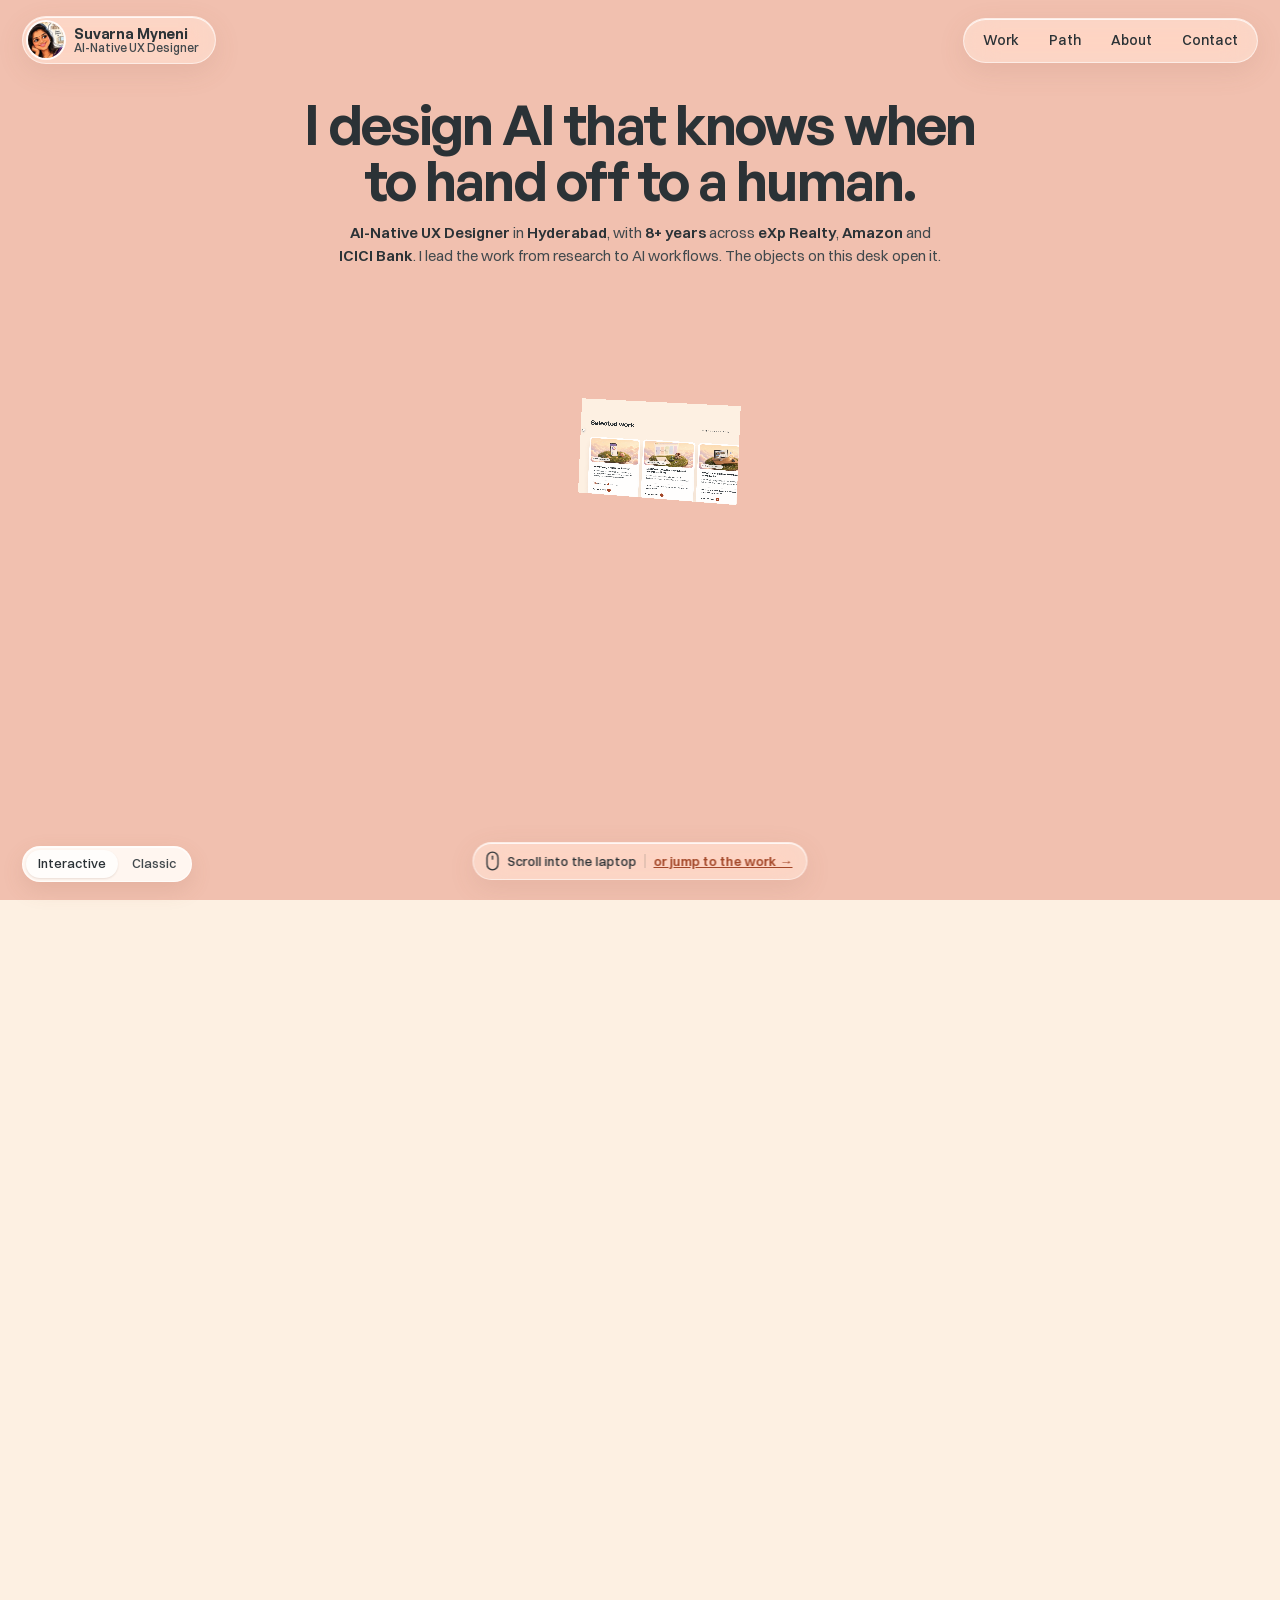
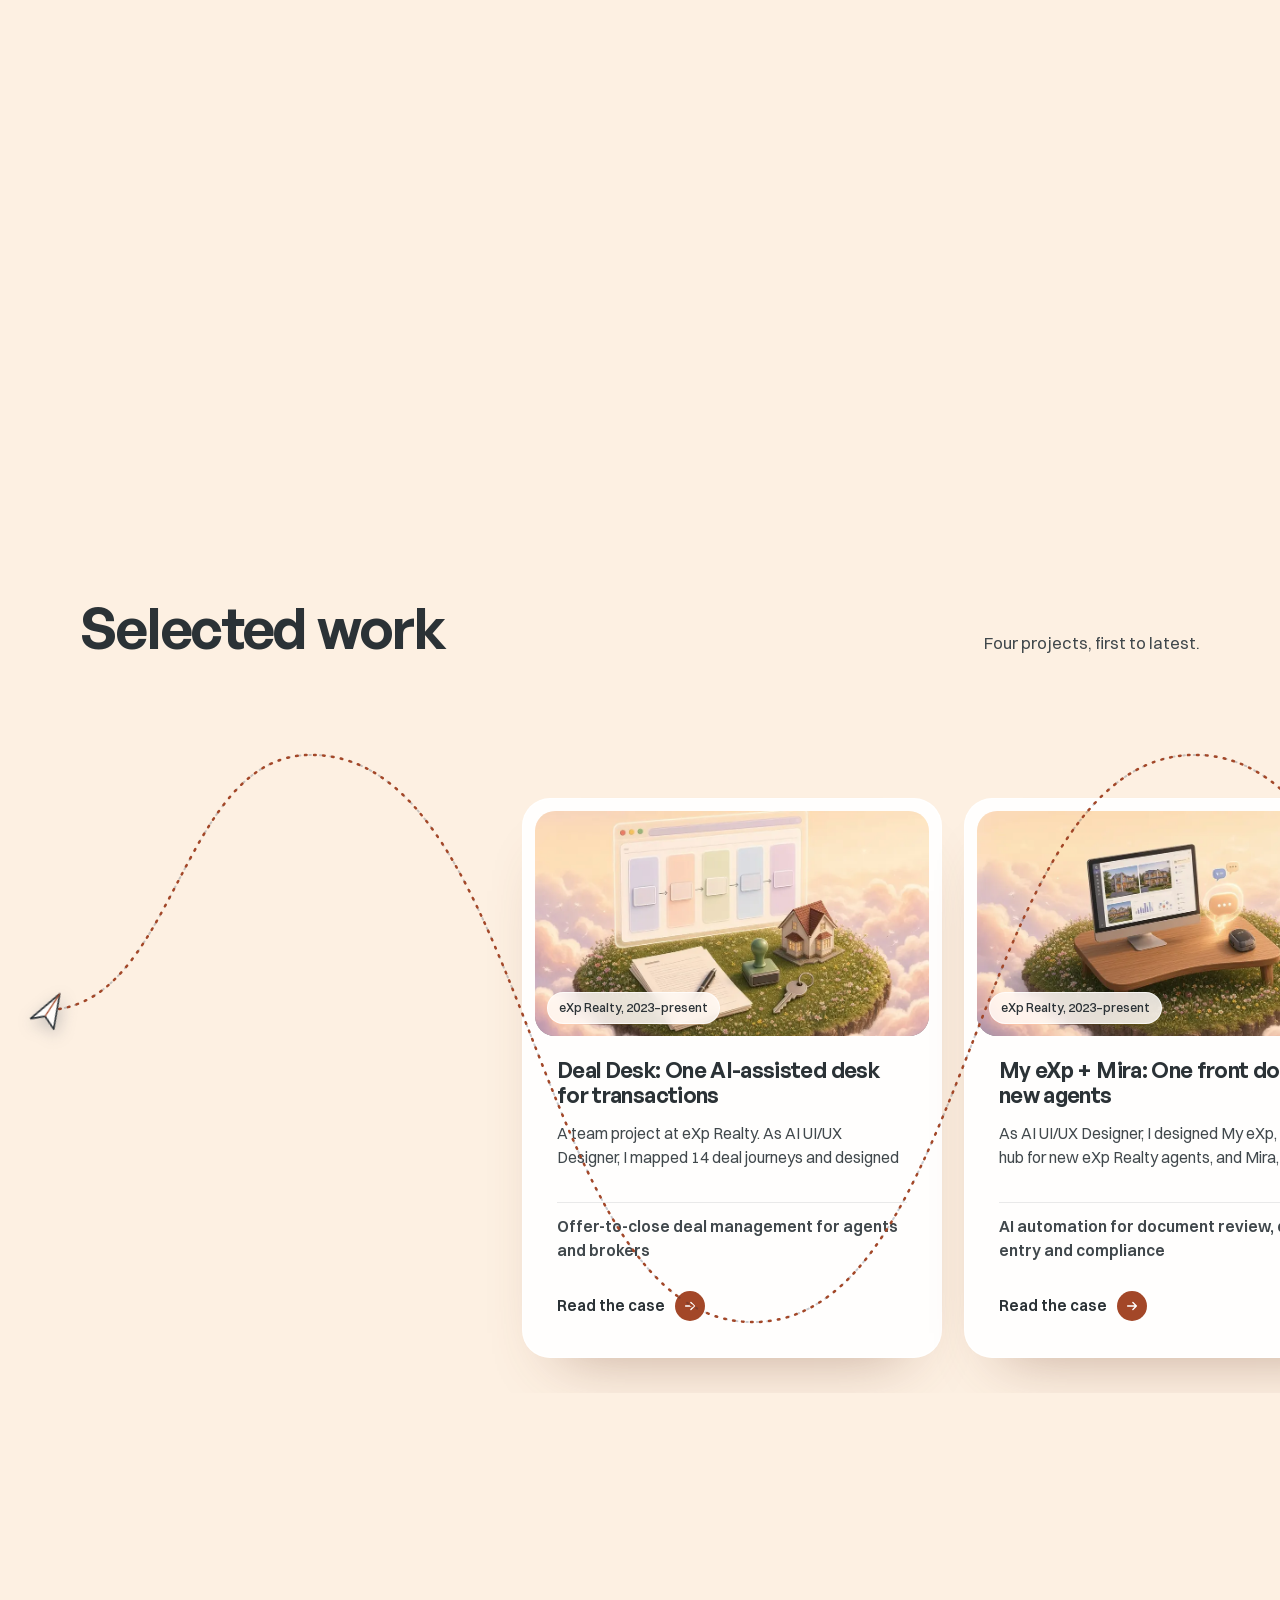
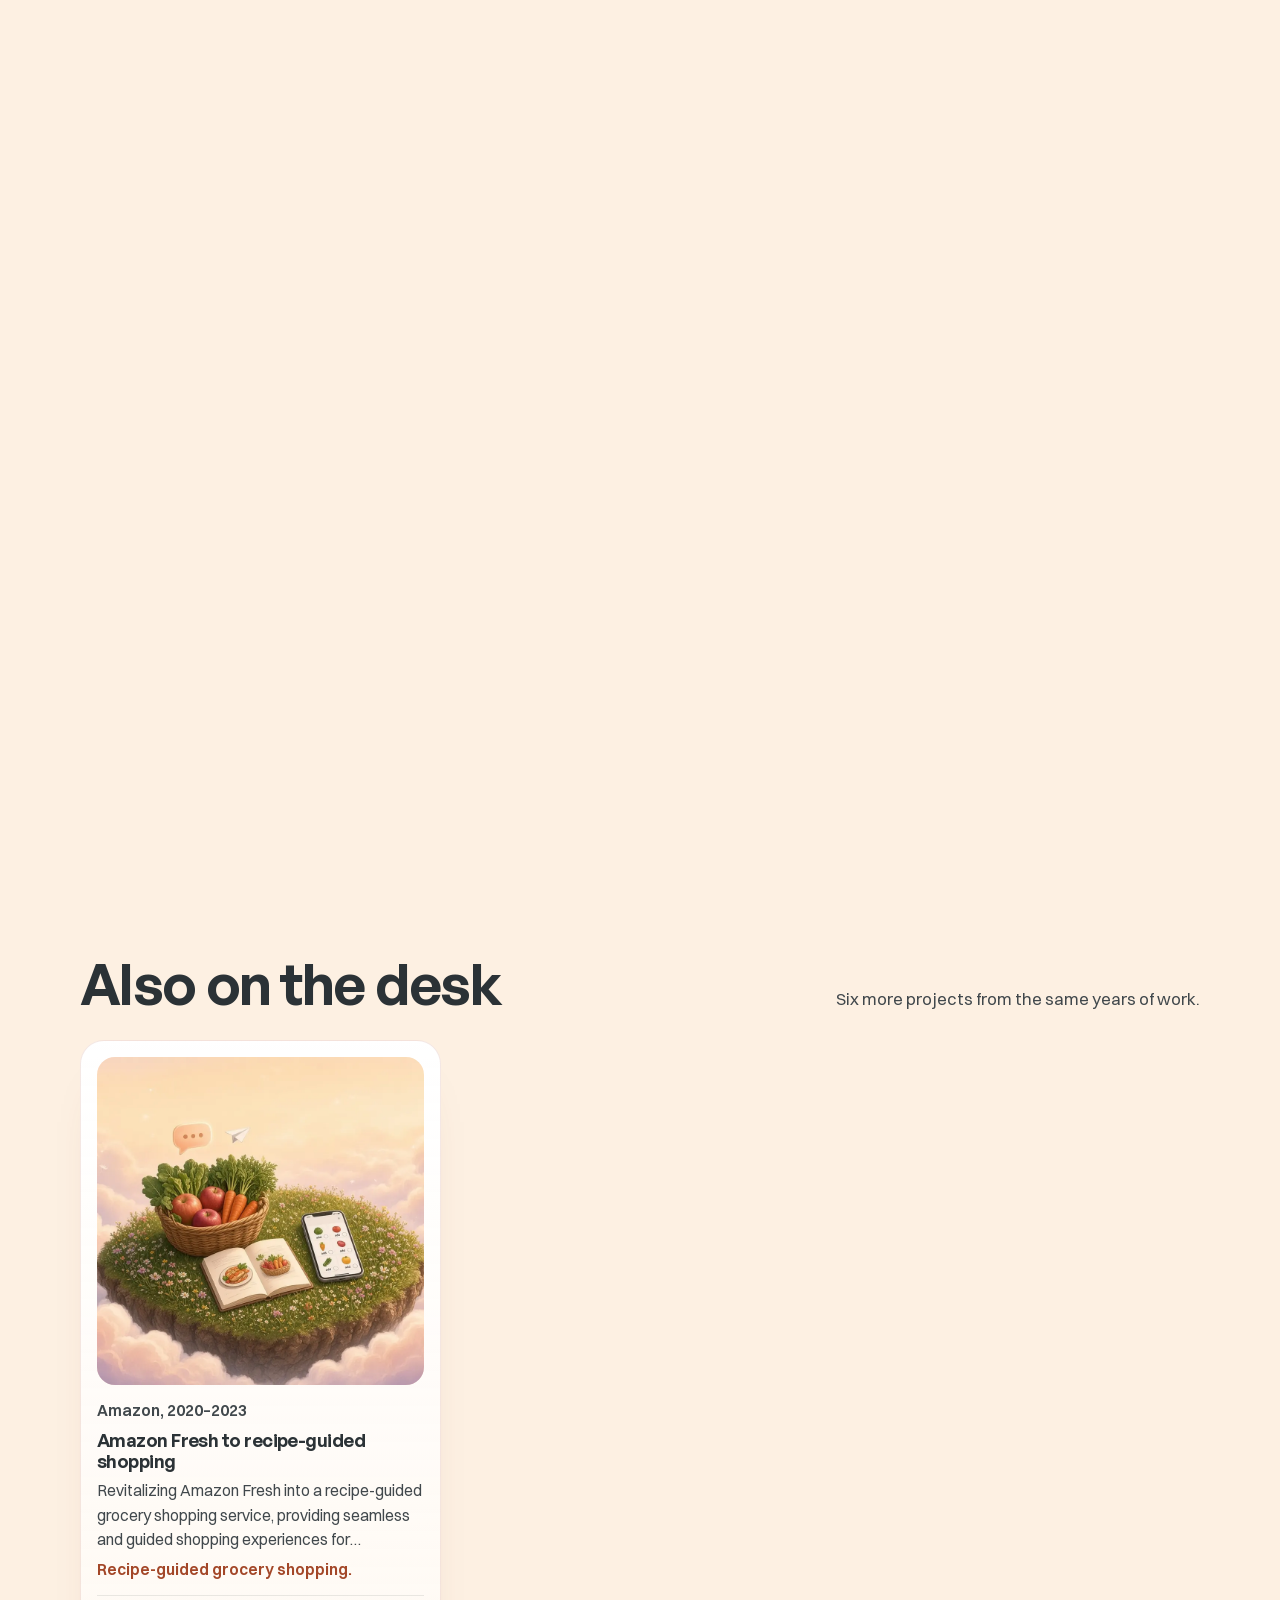
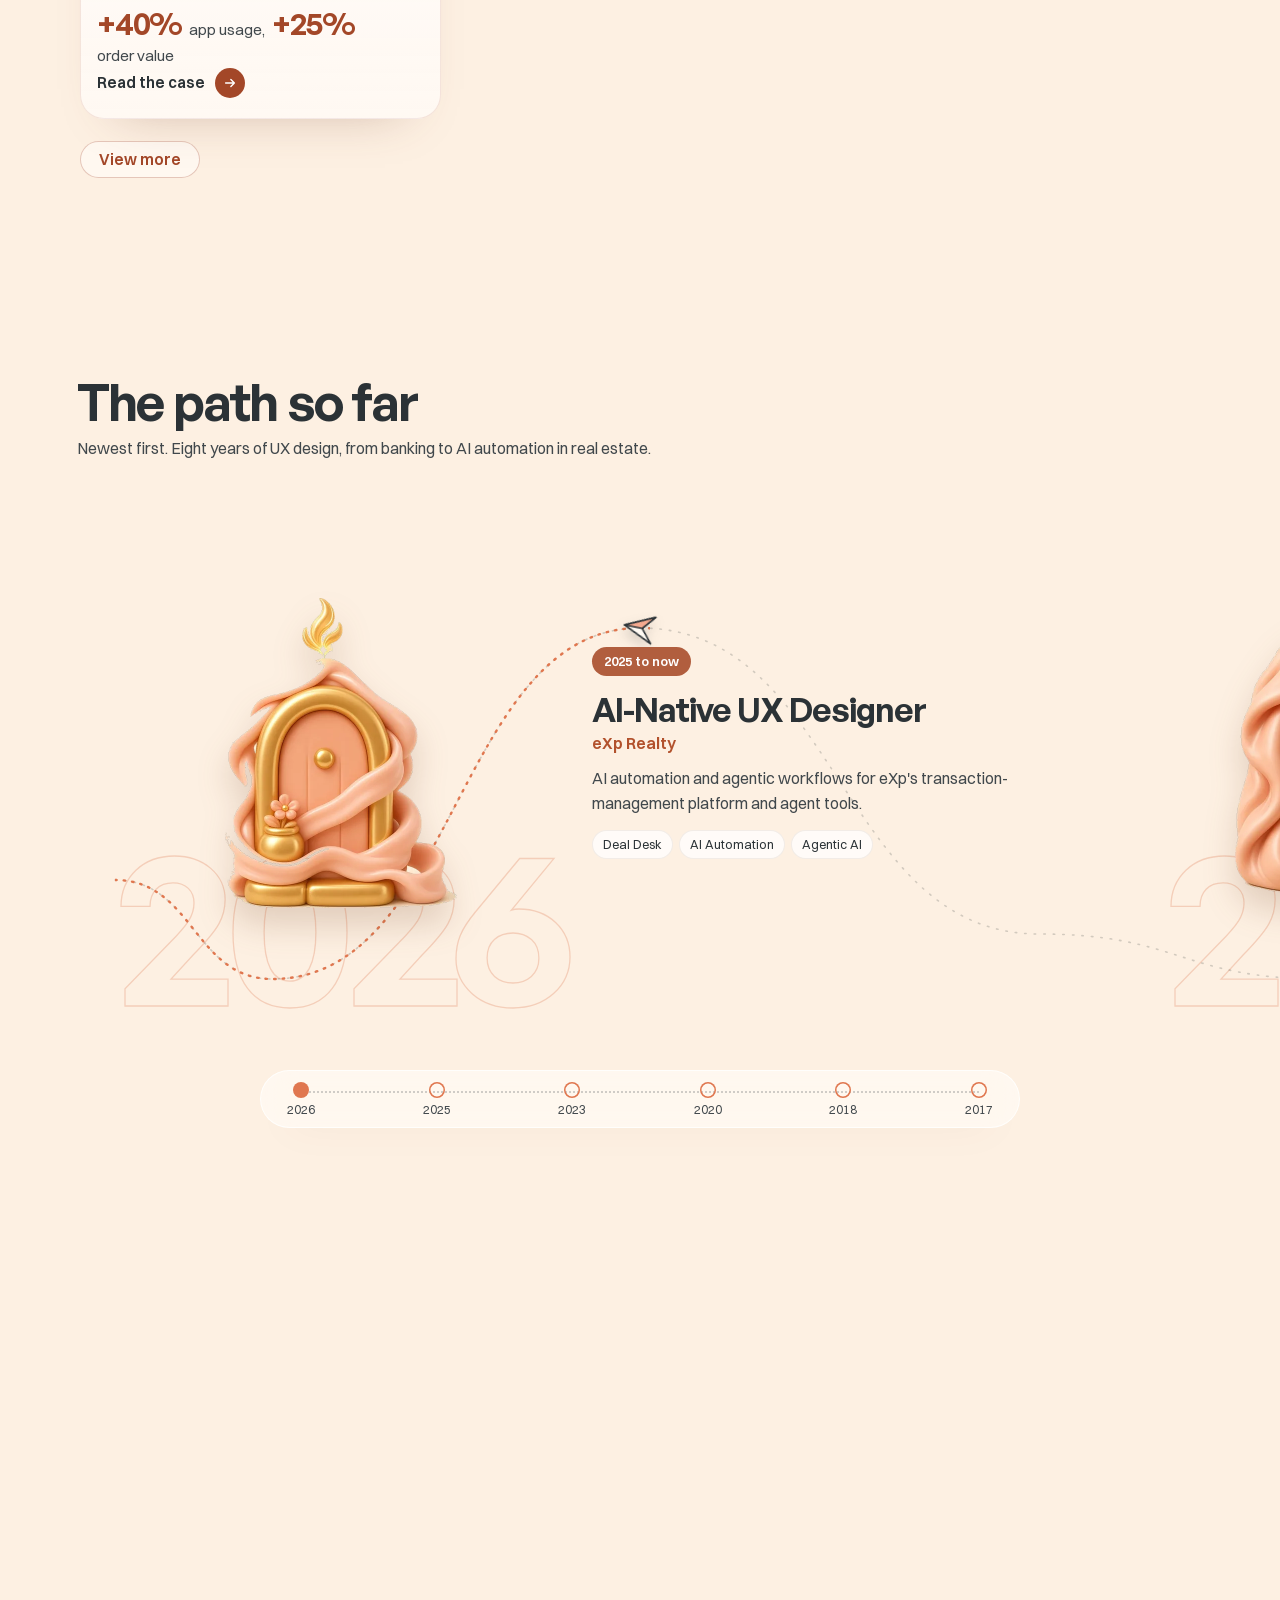
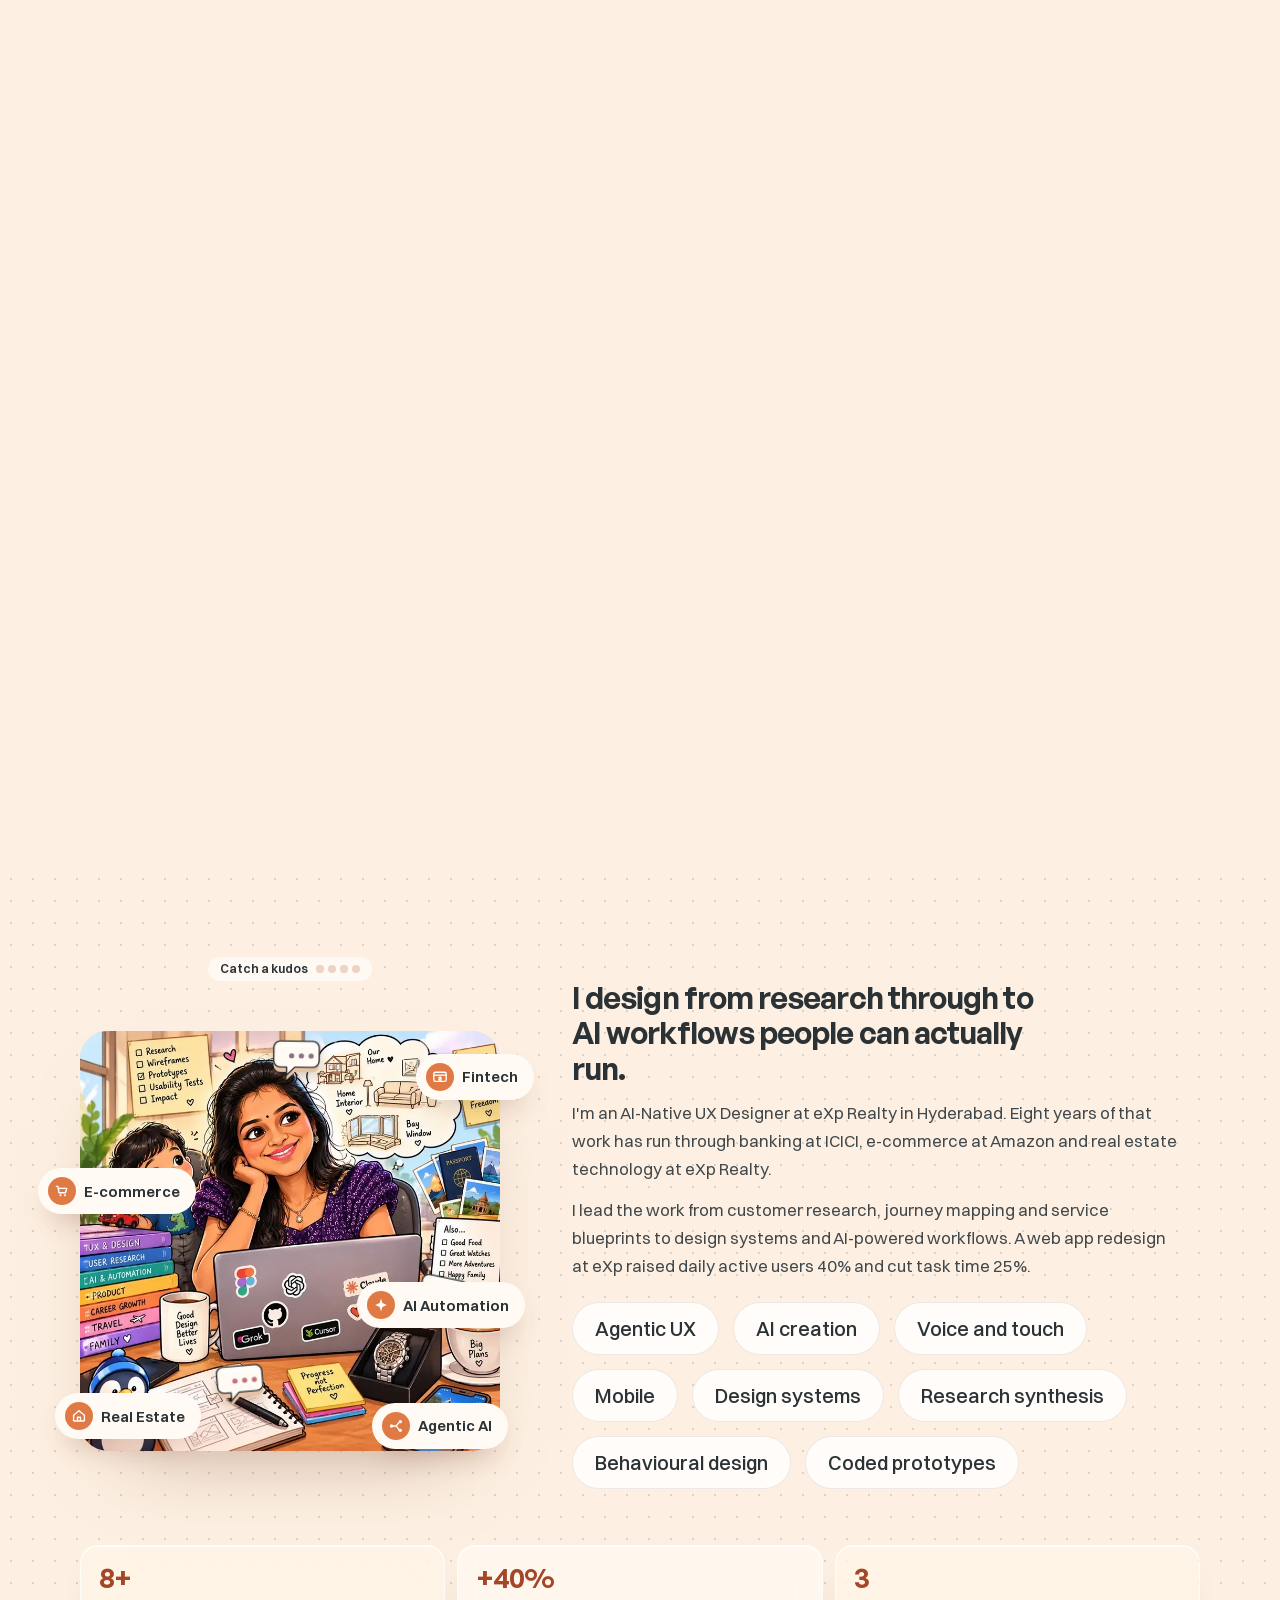
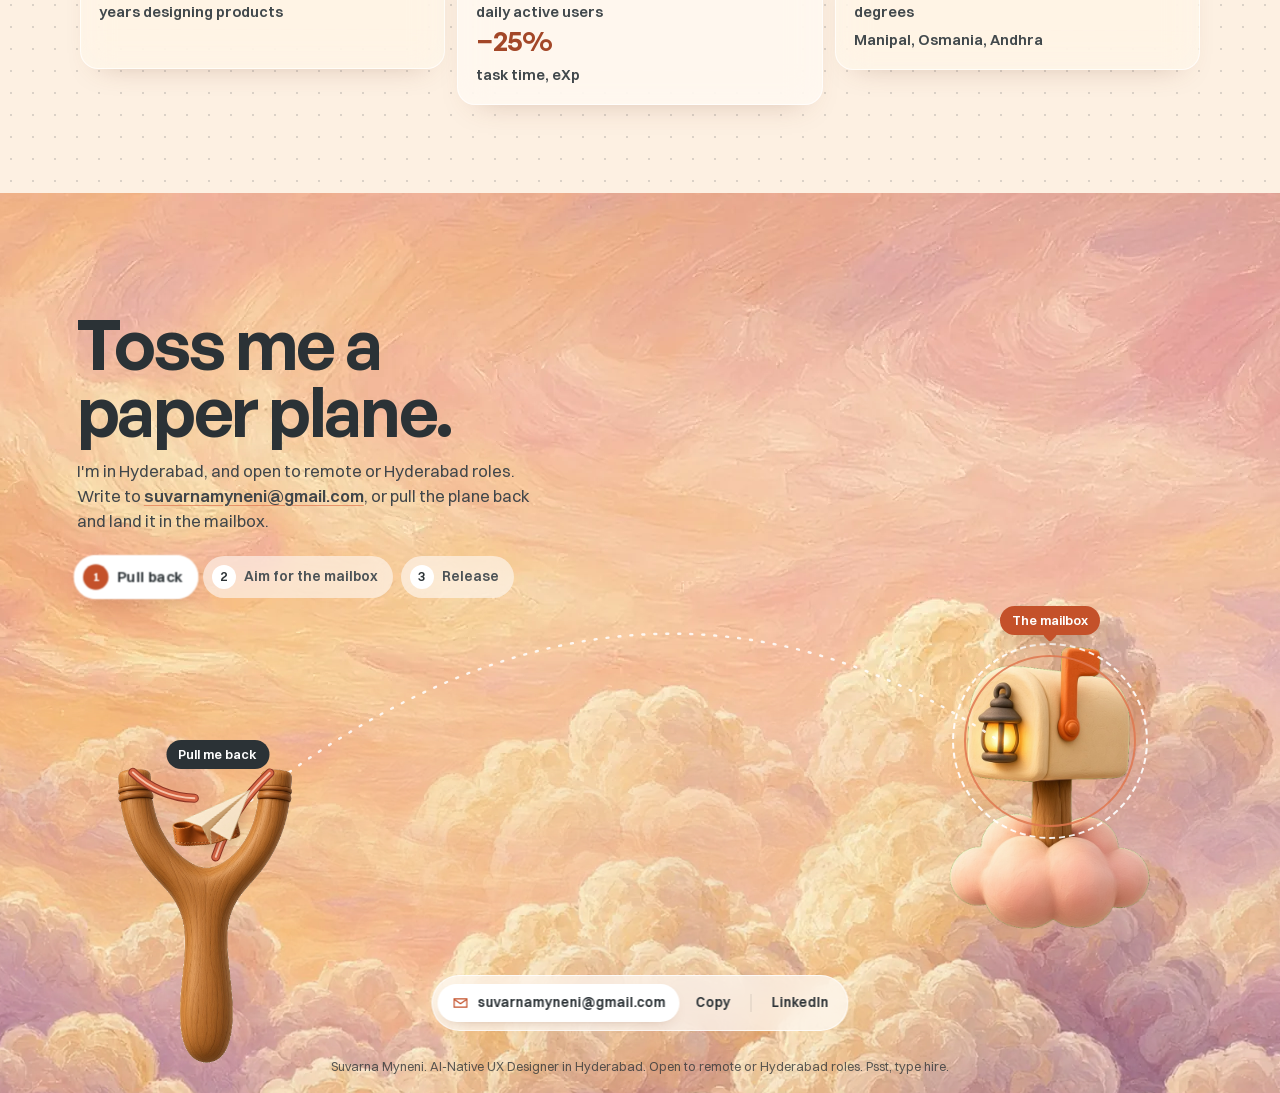
==== commit 680e80a8: "Point Pages URLs at suvarnamyneni.github.io The GitHub account and Pages repo were renamed, so canon" ====
--- a/index.html
+++ b/index.html
@@ -5,13 +5,13 @@
   <meta name="viewport" content="width=device-width, initial-scale=1">
   <title>Suvarna Myneni, AI-Native UX Designer</title>
   <meta name="description" content="AI-Native UX Designer in Hyderabad. 8+ years across eXp Realty, Amazon and ICICI Bank. I design AI that knows when to hand off to a human.">
-  <link rel="canonical" href="https://suvarnamyneni-project.github.io/">
+  <link rel="canonical" href="https://suvarnamyneni.github.io/">
   <meta name="theme-color" content="#FDF0E2">
   <meta property="og:title" content="Suvarna Myneni, AI-Native UX Designer">
   <meta property="og:description" content="AI-Native UX Designer in Hyderabad. 8+ years across eXp Realty, Amazon and ICICI Bank. I design AI that knows when to hand off to a human.">
   <meta property="og:type" content="website">
-  <meta property="og:url" content="https://suvarnamyneni-project.github.io/">
-  <meta property="og:image" content="https://suvarnamyneni-project.github.io/assets/art/hero-1280.jpg">
+  <meta property="og:url" content="https://suvarnamyneni.github.io/">
+  <meta property="og:image" content="https://suvarnamyneni.github.io/assets/art/hero-1280.jpg">
   <meta property="og:image:width" content="1280">
   <meta property="og:image:height" content="720">
   <meta property="og:image:alt" content="A painted desk on a grassy island under a pink sky, with a laptop, coffee, notebooks, a phone and a plant.">
@@ -19,7 +19,7 @@
   <meta name="twitter:card" content="summary_large_image">
   <meta name="twitter:title" content="Suvarna Myneni, AI-Native UX Designer">
   <meta name="twitter:description" content="AI-Native UX Designer in Hyderabad. 8+ years across eXp Realty, Amazon and ICICI Bank.">
-  <meta name="twitter:image" content="https://suvarnamyneni-project.github.io/assets/art/hero-1280.jpg">
+  <meta name="twitter:image" content="https://suvarnamyneni.github.io/assets/art/hero-1280.jpg">
     <link rel="icon" href="assets/favicon.png" type="image/png">
   <link rel="preload" href="assets/fonts/general-sans-600.woff2" as="font" type="font/woff2" crossorigin>
   <link rel="preload" href="assets/fonts/switzer-400.woff2" as="font" type="font/woff2" crossorigin>
@@ -146,7 +146,7 @@
     "name": "Suvarna Myneni",
     "jobTitle": "AI-Native UX Designer",
     "email": "mailto:suvarnamyneni@gmail.com",
-    "url": "https://suvarnamyneni-project.github.io/",
+    "url": "https://suvarnamyneni.github.io/",
     "address": {
       "@type": "PostalAddress",
       "addressLocality": "Hyderabad",
@@ -265,10 +265,10 @@
               <a class="hotspot hotspot-keys" href="#work" data-label="Keyboard" data-story="I prototype what I design, in Figma, Lovable and code."><span class="sr-only">Keyboard. I prototype what I design, in Figma, Lovable and code.</span></a>
               <a class="hotspot hotspot-coffee" href="#contact" data-label="Coffee" data-story="Always up for a chat about design. Say hi."><span class="sr-only">Coffee. Always up for a chat about design. Say hi.</span></a>
               <a class="hotspot hotspot-sketch" href="#path" data-label="Sketchbooks" data-story="Postgraduate in Design, Manipal University."><span class="sr-only">Sketchbooks. Postgraduate in Design, Manipal University.</span></a>
-              <a class="hotspot hotspot-notebook" href="https://suvarnamyneni-project.github.io/imobile-case-study/" target="_blank" rel="noopener" data-card="imobile" data-label="Notebook" data-story="Research first: 15 interviews and 3 personas for iMobile."><span class="sr-only">Notebook. Research first: 15 interviews and 3 personas for iMobile.</span></a>
-              <a class="hotspot hotspot-glass" href="https://suvarnamyneni-project.github.io/my-exp-mira-case-study/" target="_blank" rel="noopener" data-label="Magnifier" data-story="Designing an AI assistant, Mira, that knows when to hand off to a human."><span class="sr-only">Magnifier. Designing an AI assistant, Mira, that knows when to hand off to a human.</span></a>
+              <a class="hotspot hotspot-notebook" href="https://suvarnamyneni.github.io/imobile-case-study/" target="_blank" rel="noopener" data-card="imobile" data-label="Notebook" data-story="Research first: 15 interviews and 3 personas for iMobile."><span class="sr-only">Notebook. Research first: 15 interviews and 3 personas for iMobile.</span></a>
+              <a class="hotspot hotspot-glass" href="https://suvarnamyneni.github.io/my-exp-mira-case-study/" target="_blank" rel="noopener" data-label="Magnifier" data-story="Designing an AI assistant, Mira, that knows when to hand off to a human."><span class="sr-only">Magnifier. Designing an AI assistant, Mira, that knows when to hand off to a human.</span></a>
               <a class="hotspot hotspot-kit" href="/work/deal-desk/" data-card="deal-desk" data-label="Components" data-story="Deal Desk: one AI-native desk from submitted to paid."><span class="sr-only">Components. Deal Desk: one AI-native desk from submitted to paid.</span></a>
-              <a class="hotspot hotspot-phone" href="https://suvarnamyneni-project.github.io/imobile-case-study/" target="_blank" rel="noopener" data-label="Phone" data-story="Redesigning the iMobile banking app at ICICI Bank."><span class="sr-only">Phone. Redesigning the iMobile banking app at ICICI Bank.</span></a>
+              <a class="hotspot hotspot-phone" href="https://suvarnamyneni.github.io/imobile-case-study/" target="_blank" rel="noopener" data-label="Phone" data-story="Redesigning the iMobile banking app at ICICI Bank."><span class="sr-only">Phone. Redesigning the iMobile banking app at ICICI Bank.</span></a>
               <a class="hotspot hotspot-plant" href="#about" data-label="Plant" data-story="Growing designers: I've mentored 5 junior designers."><span class="sr-only">Plant. Growing designers: I've mentored 5 junior designers.</span></a>
             </div>
           </div>
@@ -319,7 +319,7 @@
               <span class="metric-num" data-value="3">3</span>
               <span class="metric-label">personas</span>
             </p>
-            <a class="case-link" href="https://suvarnamyneni-project.github.io/imobile-case-study/" target="_blank" rel="noopener">
+            <a class="case-link" href="https://suvarnamyneni.github.io/imobile-case-study/" target="_blank" rel="noopener">
               Read the case
               <span class="sr-only">: Revamping iMobile application (opens in a new tab)</span>
               <span class="go" aria-hidden="true"><svg viewBox="0 0 16 16"><path d="M3 8h10M9 4l4 4-4 4" fill="none" stroke="currentColor" stroke-width="1.6" stroke-linecap="round" stroke-linejoin="round"/></svg></span>
@@ -357,7 +357,7 @@
             <h3>My eXp + Mira: One front door for new agents</h3>
             <p>As AI UI/UX Designer, I designed My eXp, a single hub for new eXp Realty agents, and Mira, an AI assistant that answers from the agent's own data and hands off to a person when needed.</p>
             <p class="outcome">AI automation for document review, data entry and compliance</p>
-            <a class="case-link" href="https://suvarnamyneni-project.github.io/my-exp-mira-case-study/" target="_blank" rel="noopener">
+            <a class="case-link" href="https://suvarnamyneni.github.io/my-exp-mira-case-study/" target="_blank" rel="noopener">
               Read the case
               <span class="sr-only">: My eXp + Mira (opens in a new tab)</span>
               <span class="go" aria-hidden="true"><svg viewBox="0 0 16 16"><path d="M3 8h10M9 4l4 4-4 4" fill="none" stroke="currentColor" stroke-width="1.6" stroke-linecap="round" stroke-linejoin="round"/></svg></span>
@@ -375,7 +375,7 @@
           <div class="project-body">
             <h3>Perfect Properties</h3>
             <p>A responsive web app that simplifies the home ownership experience for new buyers.</p>
-            <a class="case-link" href="https://suvarnamyneni-project.github.io/perfect-properties-case-study/" target="_blank" rel="noopener">
+            <a class="case-link" href="https://suvarnamyneni.github.io/perfect-properties-case-study/" target="_blank" rel="noopener">
               Read the case
               <span class="sr-only">: Perfect Properties (opens in a new tab)</span>
               <span class="go" aria-hidden="true"><svg viewBox="0 0 16 16"><path d="M3 8h10M9 4l4 4-4 4" fill="none" stroke="currentColor" stroke-width="1.6" stroke-linecap="round" stroke-linejoin="round"/></svg></span>
@@ -421,7 +421,7 @@
               <span class="metric-num" data-value="25" data-prefix="+" data-suffix="%">+25%</span>
               <span class="metric-label">order value</span>
             </p>
-            <a class="case-link" href="https://suvarnamyneni-project.github.io/amazon-fresh-case-study/" target="_blank" rel="noopener">
+            <a class="case-link" href="https://suvarnamyneni.github.io/amazon-fresh-case-study/" target="_blank" rel="noopener">
               Read the case
               <span class="sr-only">: Amazon Fresh (opens in a new tab)</span>
               <span class="go" aria-hidden="true"><svg viewBox="0 0 16 16"><path d="M3 8h10M9 4l4 4-4 4" fill="none" stroke="currentColor" stroke-width="1.6" stroke-linecap="round" stroke-linejoin="round"/></svg></span>
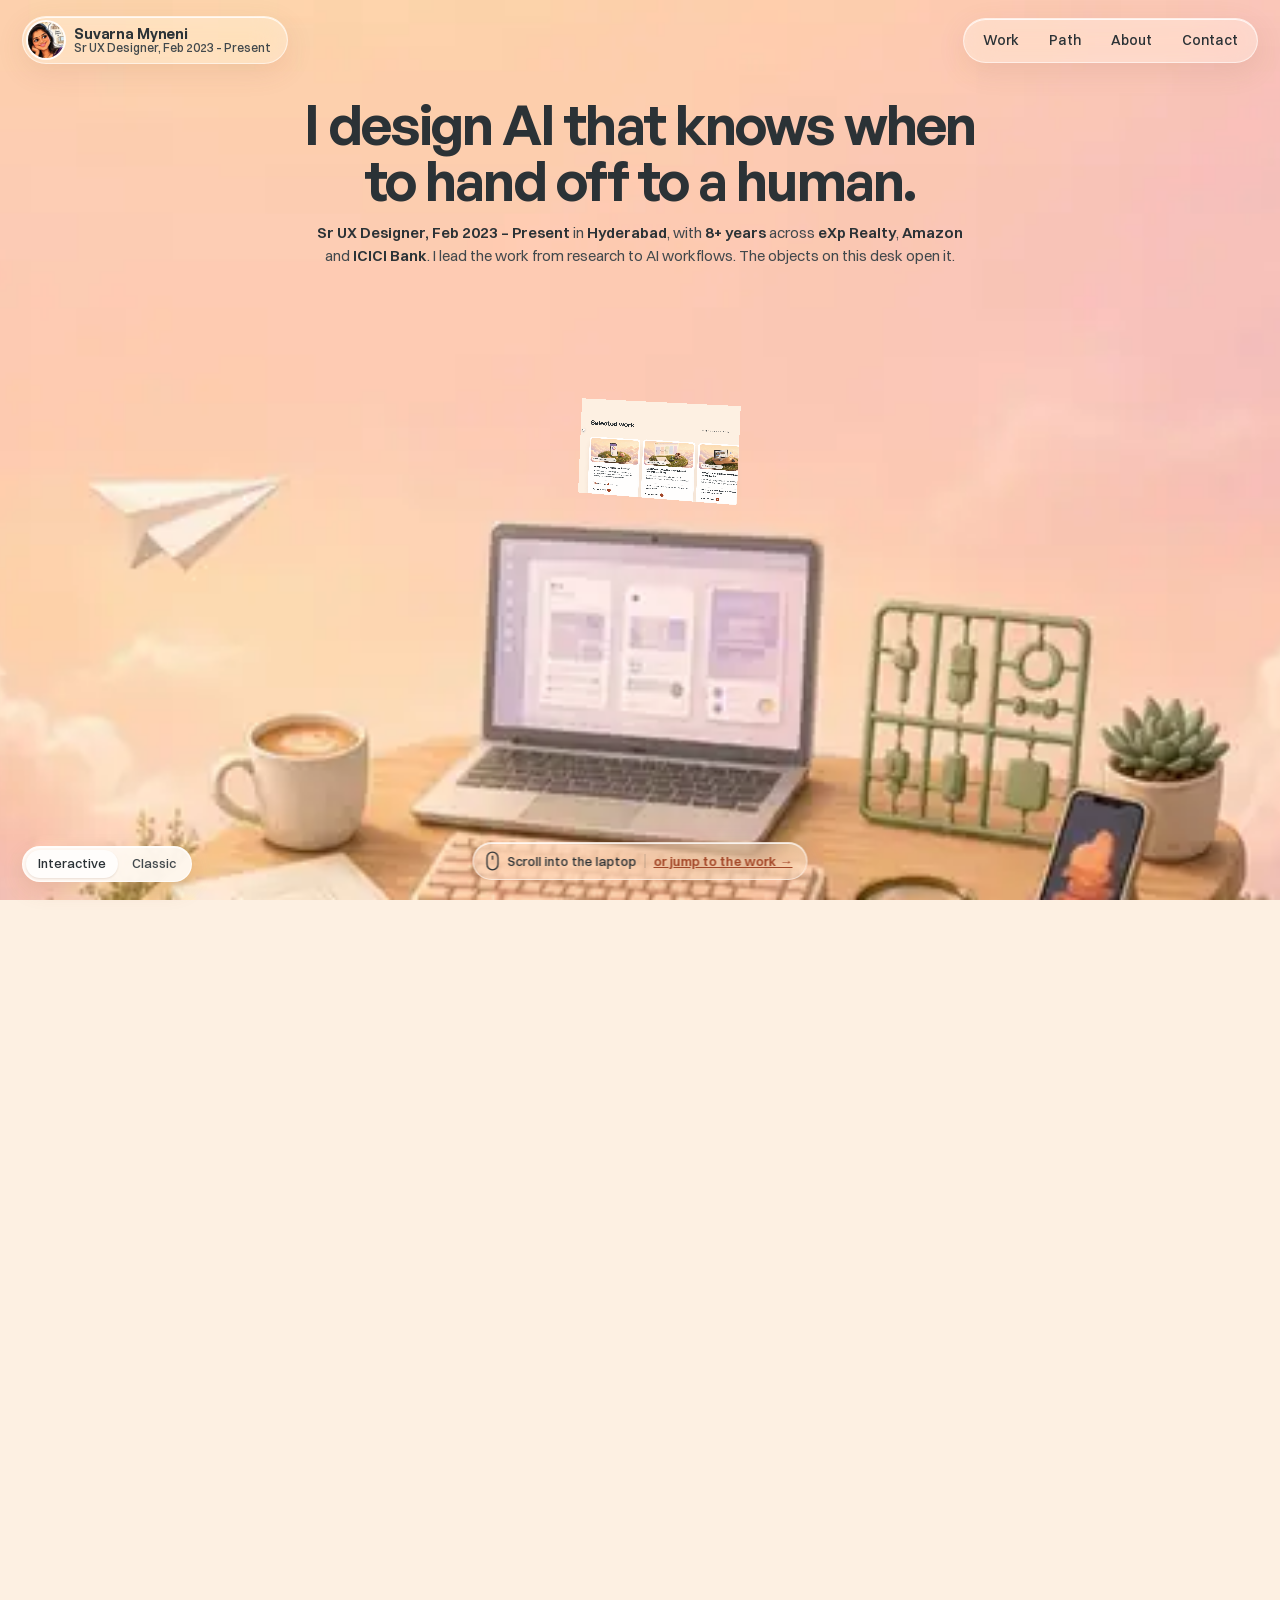
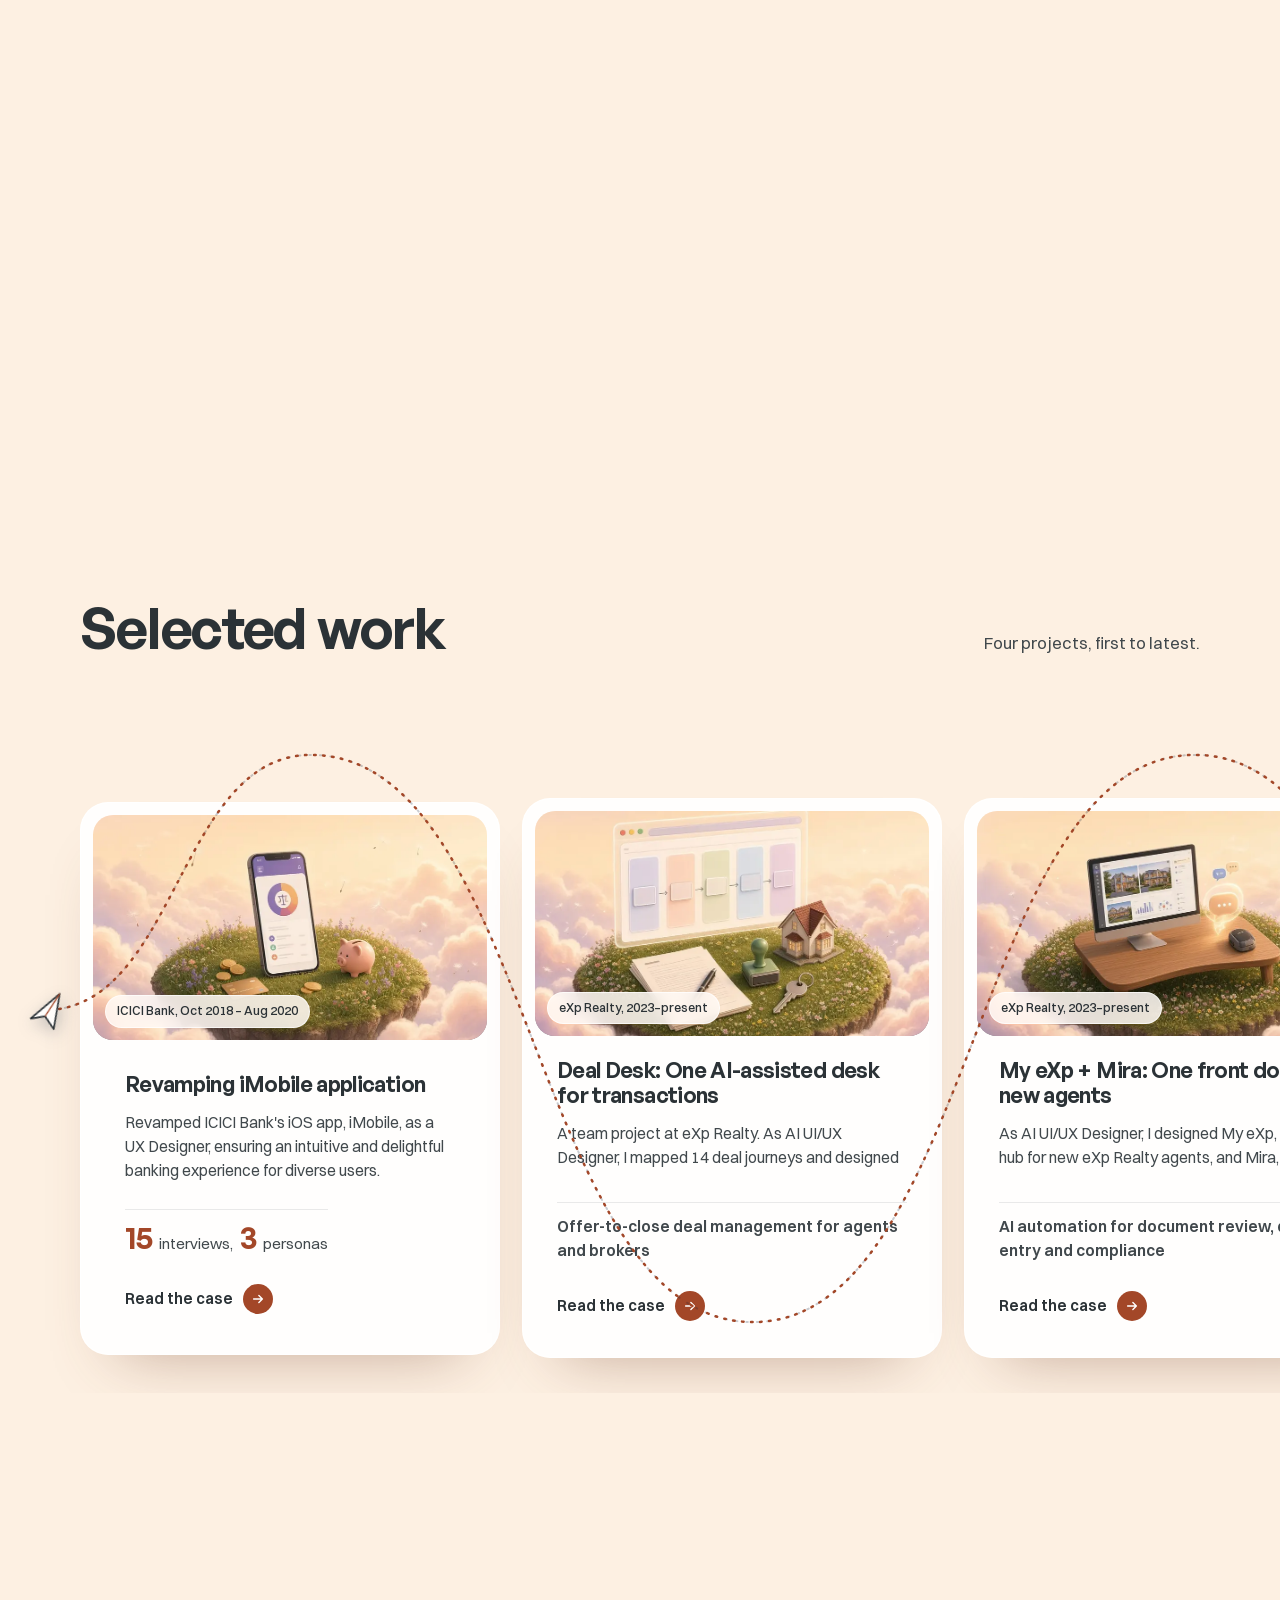
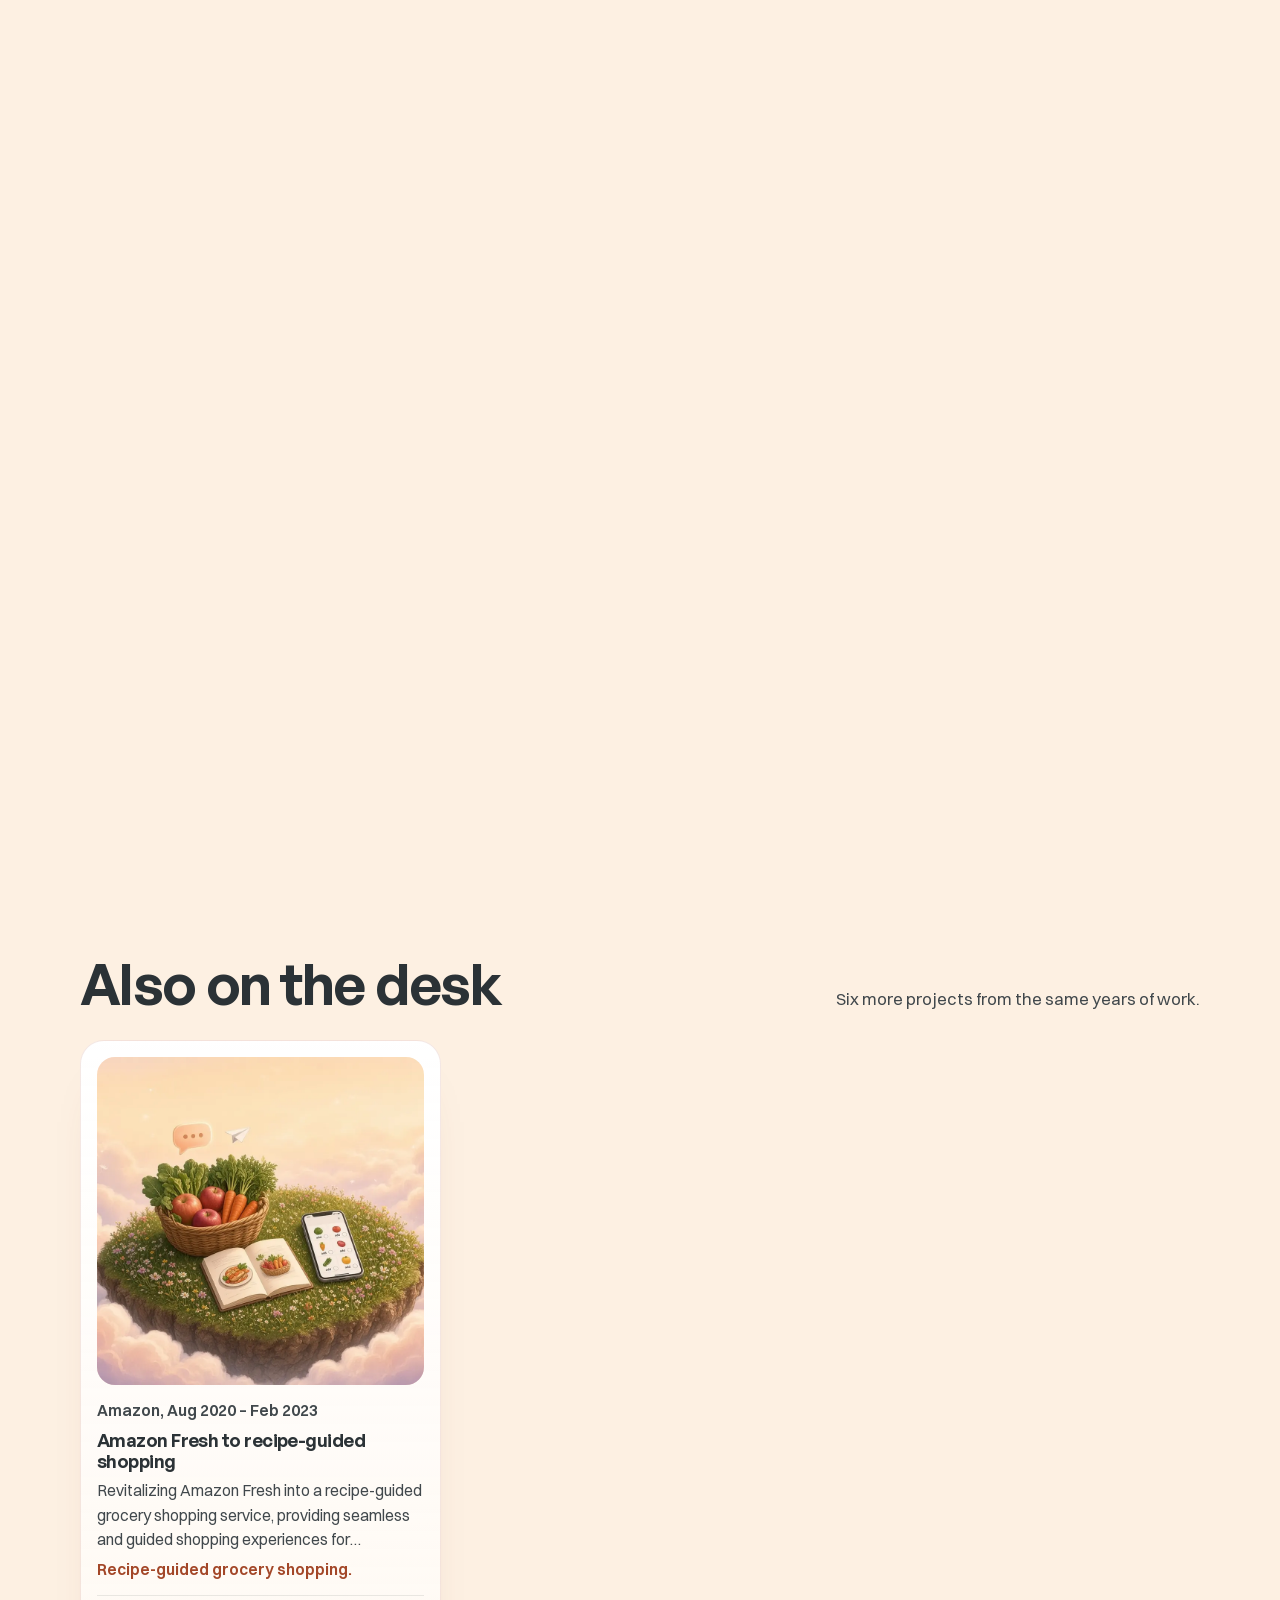
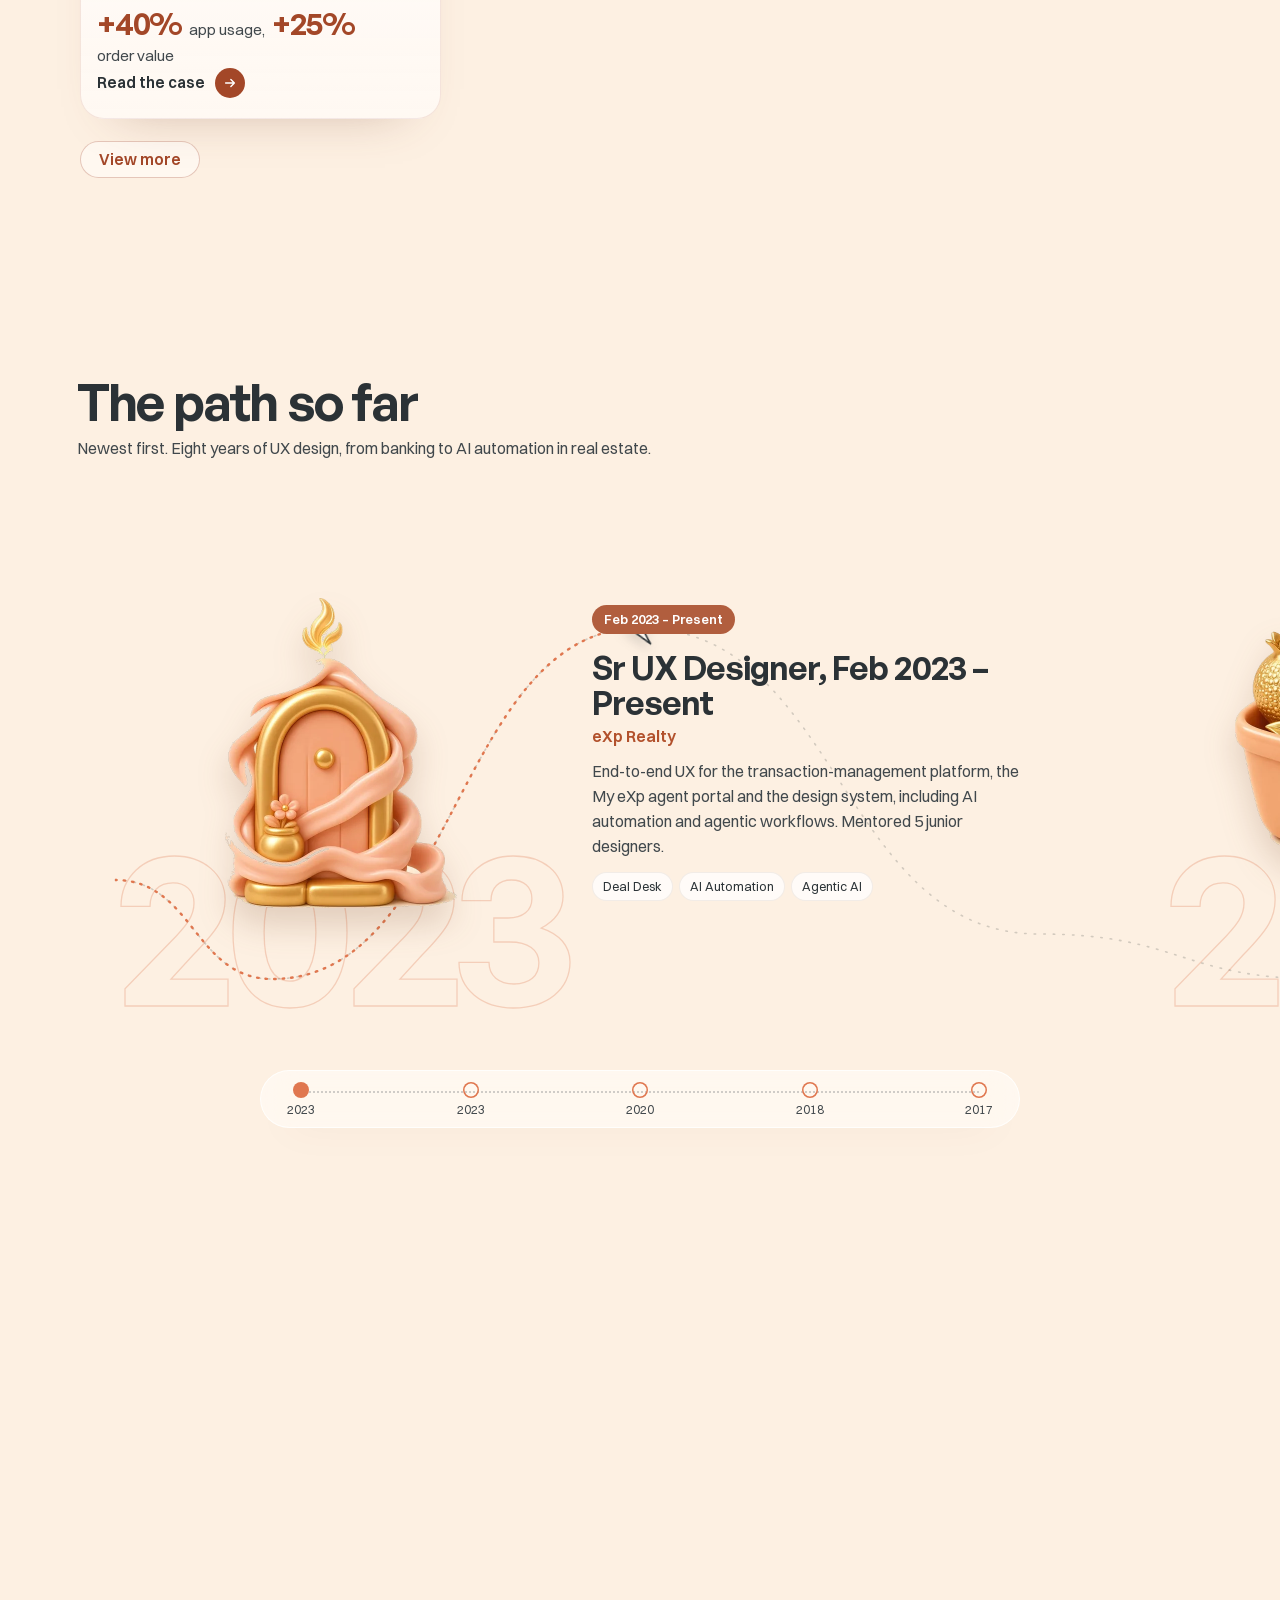
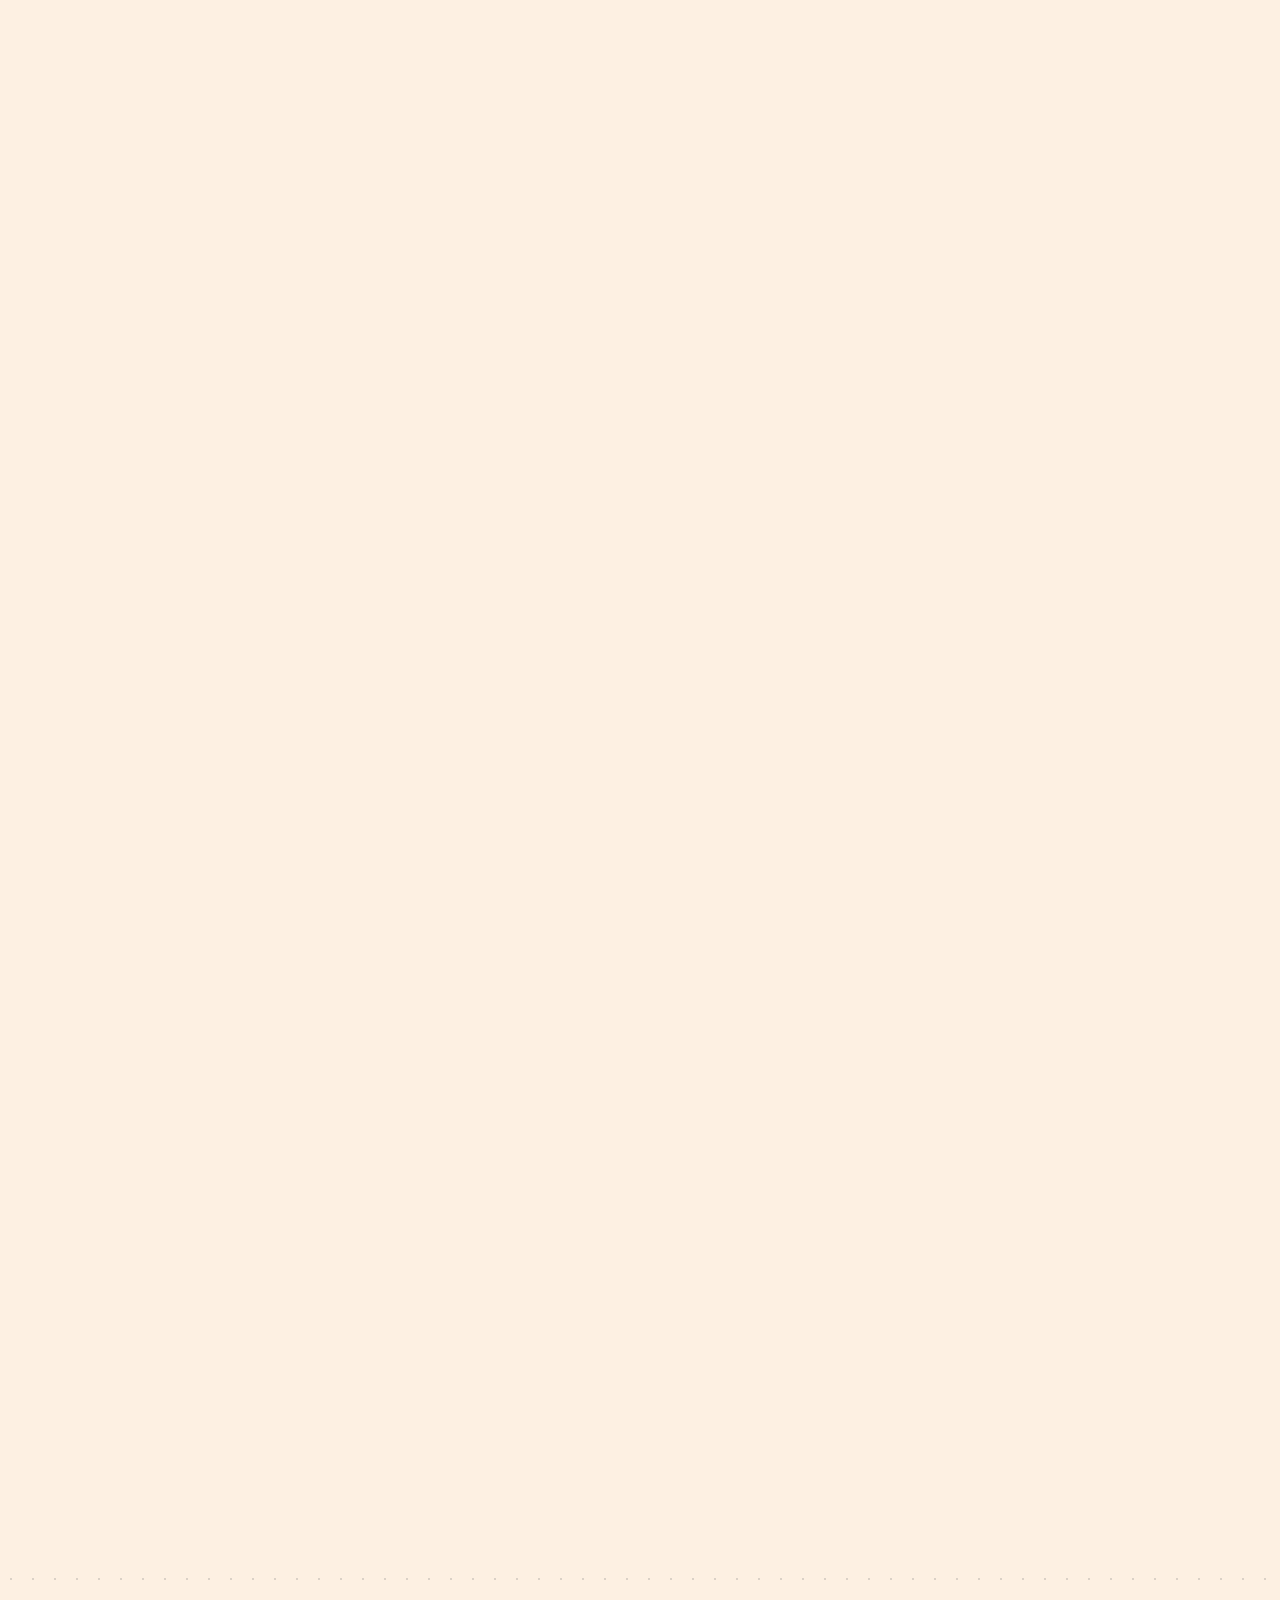
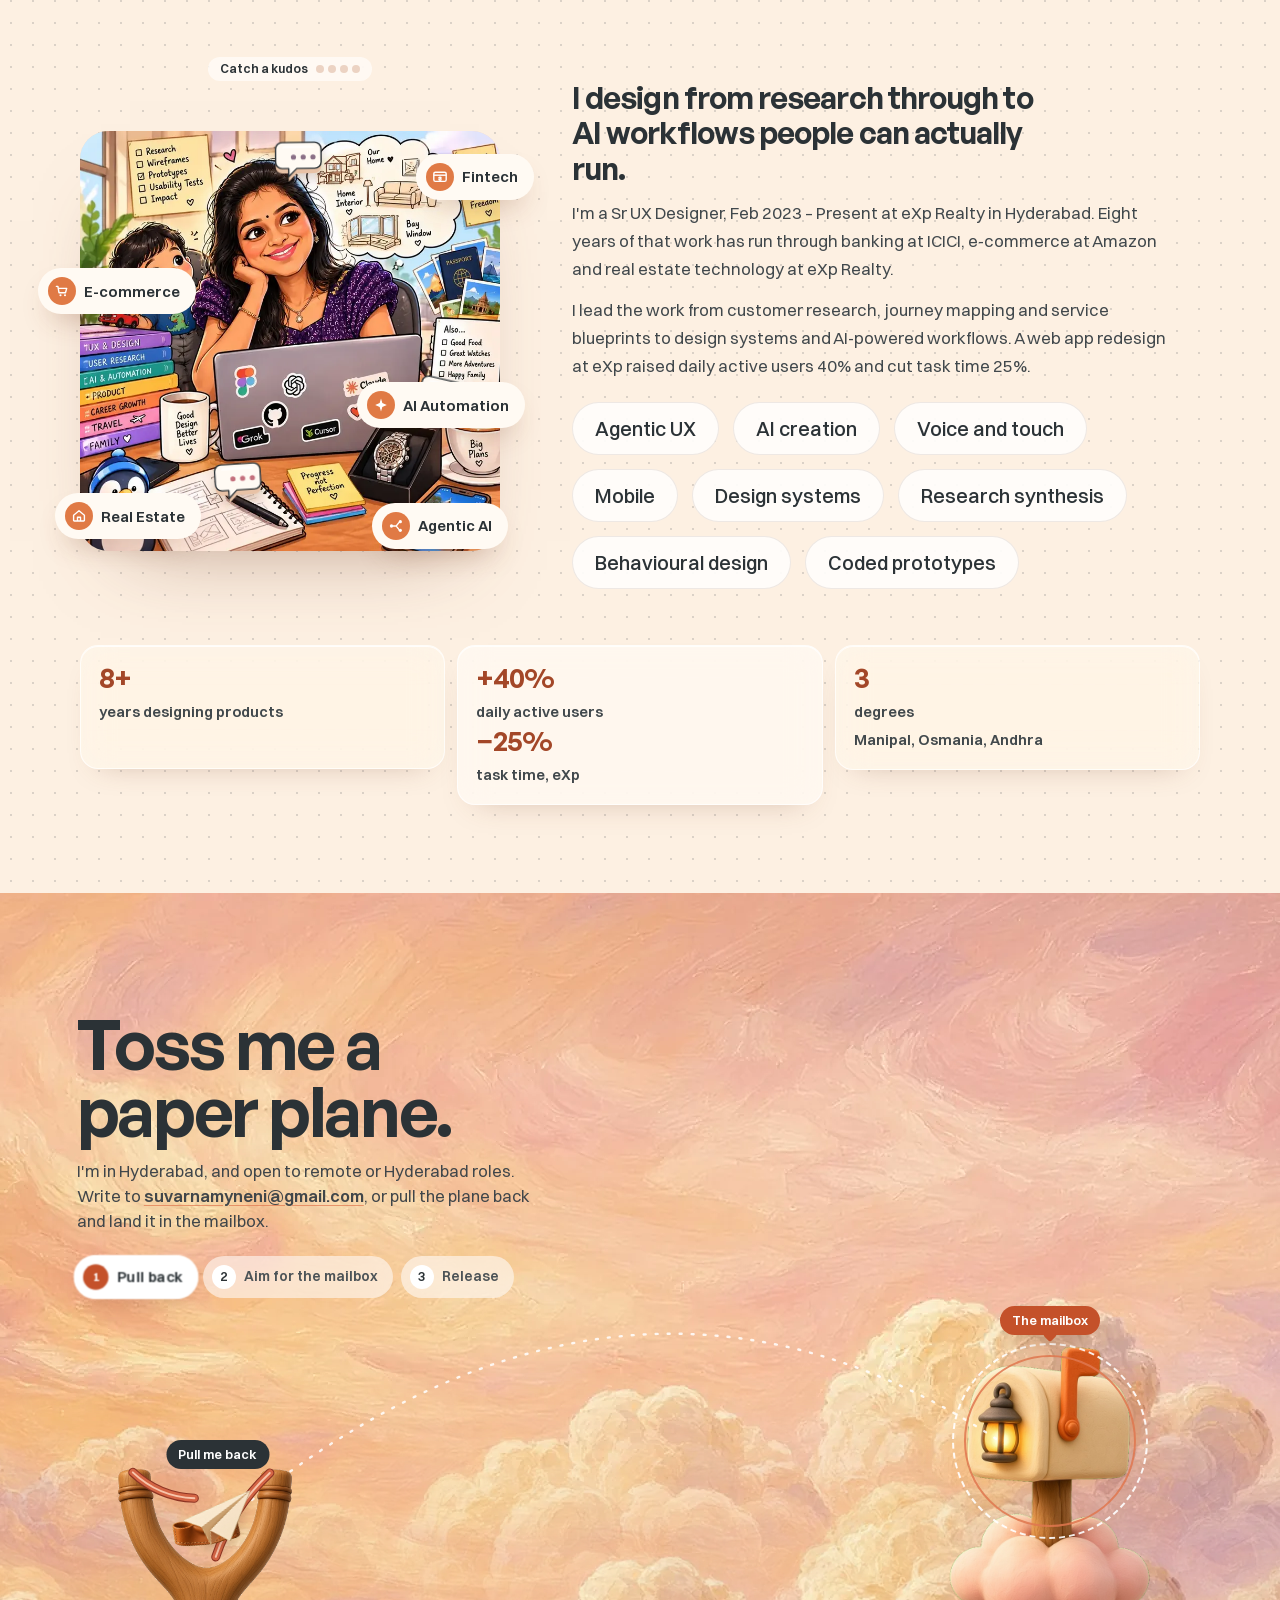
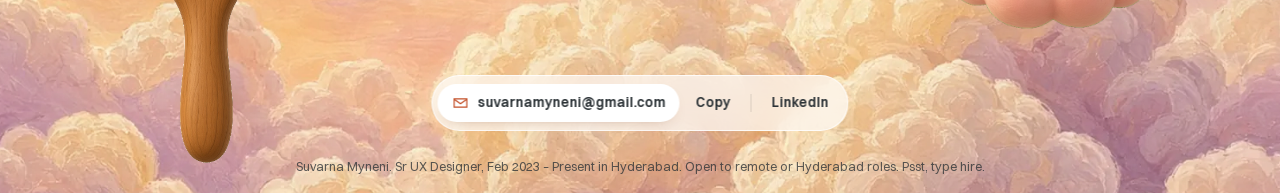
==== commit defaf61d: "Use the resume title and employment dates. Sr UX Designer, Feb 2023 – Present replaces AI-Native UX " ====
--- a/index.html
+++ b/index.html
@@ -3,12 +3,12 @@
 <head>
   <meta charset="utf-8">
   <meta name="viewport" content="width=device-width, initial-scale=1">
-  <title>Suvarna Myneni, AI-Native UX Designer</title>
-  <meta name="description" content="AI-Native UX Designer in Hyderabad. 8+ years across eXp Realty, Amazon and ICICI Bank. I design AI that knows when to hand off to a human.">
+  <title>Suvarna Myneni, Sr UX Designer, Feb 2023 – Present</title>
+  <meta name="description" content="Sr UX Designer, Feb 2023 – Present in Hyderabad. 8+ years across eXp Realty, Amazon and ICICI Bank. I design AI that knows when to hand off to a human.">
   <link rel="canonical" href="https://suvarnamyneni.github.io/">
   <meta name="theme-color" content="#FDF0E2">
-  <meta property="og:title" content="Suvarna Myneni, AI-Native UX Designer">
-  <meta property="og:description" content="AI-Native UX Designer in Hyderabad. 8+ years across eXp Realty, Amazon and ICICI Bank. I design AI that knows when to hand off to a human.">
+  <meta property="og:title" content="Suvarna Myneni, Sr UX Designer, Feb 2023 – Present">
+  <meta property="og:description" content="Sr UX Designer, Feb 2023 – Present in Hyderabad. 8+ years across eXp Realty, Amazon and ICICI Bank. I design AI that knows when to hand off to a human.">
   <meta property="og:type" content="website">
   <meta property="og:url" content="https://suvarnamyneni.github.io/">
   <meta property="og:image" content="https://suvarnamyneni.github.io/assets/art/hero-1280.jpg">
@@ -17,8 +17,8 @@
   <meta property="og:image:alt" content="A painted desk on a grassy island under a pink sky, with a laptop, coffee, notebooks, a phone and a plant.">
   <meta property="og:locale" content="en_IN">
   <meta name="twitter:card" content="summary_large_image">
-  <meta name="twitter:title" content="Suvarna Myneni, AI-Native UX Designer">
-  <meta name="twitter:description" content="AI-Native UX Designer in Hyderabad. 8+ years across eXp Realty, Amazon and ICICI Bank.">
+  <meta name="twitter:title" content="Suvarna Myneni, Sr UX Designer, Feb 2023 – Present">
+  <meta name="twitter:description" content="Sr UX Designer, Feb 2023 – Present in Hyderabad. 8+ years across eXp Realty, Amazon and ICICI Bank.">
   <meta name="twitter:image" content="https://suvarnamyneni.github.io/assets/art/hero-1280.jpg">
     <link rel="icon" href="assets/favicon.png" type="image/png">
   <link rel="preload" href="assets/fonts/general-sans-600.woff2" as="font" type="font/woff2" crossorigin>
@@ -144,7 +144,7 @@
     "@context": "https://schema.org",
     "@type": "Person",
     "name": "Suvarna Myneni",
-    "jobTitle": "AI-Native UX Designer",
+    "jobTitle": "Sr UX Designer, Feb 2023 – Present",
     "email": "mailto:suvarnamyneni@gmail.com",
     "url": "https://suvarnamyneni.github.io/",
     "address": {
@@ -186,7 +186,7 @@
       <img class="brand-avatar" src="assets/avatar-96.webp" width="36" height="36" alt="" decoding="async" fetchpriority="low">
       <span class="brand-copy">
         <b class="brand-name">Suvarna <span class="brand-last">Myneni</span></b>
-        <small class="brand-role">AI-Native UX Designer</small>
+        <small class="brand-role">Sr UX Designer, Feb 2023 – Present</small>
         <small class="brand-back">← Back to all work</small>
       </span>
     </a>
@@ -279,7 +279,7 @@
       <div class="veil" aria-hidden="true"></div>
       <div class="hero-copy">
         <h1>I design AI that knows when to hand off to a human.</h1>
-        <p class="hero-sub"><strong>AI-Native UX Designer</strong> in <strong>Hyderabad</strong>, with <strong>8+ years</strong> across <strong>eXp Realty</strong>, <strong>Amazon</strong> and <strong>ICICI Bank</strong>. I lead the work from research to AI workflows. The objects on this desk open it.</p>
+        <p class="hero-sub"><strong>Sr UX Designer, Feb 2023 – Present</strong> in <strong>Hyderabad</strong>, with <strong>8+ years</strong> across <strong>eXp Realty</strong>, <strong>Amazon</strong> and <strong>ICICI Bank</strong>. I lead the work from research to AI workflows. The objects on this desk open it.</p>
       </div>
       <p class="seed-skill glass-float" id="seed-skill" hidden></p>
       <p class="hover-hint" id="hover-hint">Hover the objects</p>
@@ -302,13 +302,13 @@
           <h2 id="work-heading">Selected work</h2>
           <p>Four projects, first to latest.</p>
         </div>
-        <article class="project feature-lead reveal" id="imobile" data-cursor-icon="phone" data-stamp="2018–2020">
+        <article class="project feature-lead reveal" id="imobile" data-cursor-icon="phone" data-stamp="Oct 2018 – Aug 2020">
           <div class="thumb art-slot t1" data-art="imobile">
             <picture>
               <source type="image/webp" srcset="assets/art/imobile.webp">
               <img src="assets/art/imobile.jpg" alt="A phone, a piggy bank and coins on a small island." width="880" height="503" loading="lazy" decoding="async">
             </picture>
-            <span class="org-pill">ICICI Bank, 2018–2020</span>
+            <span class="org-pill">ICICI Bank, Oct 2018 – Aug 2020</span>
           </div>
           <div class="project-body">
             <h3>Revamping iMobile application</h3>
@@ -409,7 +409,7 @@
                 <img src="assets/art/amazon-fresh.jpg" alt="A basket of vegetables, a recipe book and a phone." width="880" height="880" loading="lazy" decoding="async">
               </picture>
             </div>
-            <p class="kicker">Amazon, 2020–2023</p>
+            <p class="kicker">Amazon, Aug 2020 – Feb 2023</p>
             <h3>Amazon Fresh to recipe-guided shopping</h3>
             <p class="blurb">
               <span class="blurb-main">Revitalizing Amazon Fresh into a recipe-guided grocery shopping service, providing seamless and guided shopping experiences for customers.</span>
@@ -511,7 +511,7 @@
                 <img src="assets/art/timelog.jpg" alt="A clay island with a navy clock, a peach hourglass, and a tablet." width="880" height="880" loading="lazy" decoding="async">
               </picture>
             </div>
-            <p class="kicker">Amazon, 2020–2023</p>
+            <p class="kicker">Amazon, Aug 2020 – Feb 2023</p>
             <h3>Timelog Tool MVP</h3>
             <p class="blurb">
               <span class="blurb-main">Timelog UI streamlines the tracking of productive and non-productive hours, removing manual data collation and giving team managers one-click access to their team's time data.</span>
@@ -542,15 +542,15 @@
               <svg viewBox="0 0 32 32"><path d="M2 16 L28 4 L18 16 L28 28 Z" fill="#fffaf3" stroke="#2b3236" stroke-width="1.4" stroke-linejoin="round"/><path d="M2 16 L28 4 L18 16 Z" fill="#f4a98f" stroke="#2b3236" stroke-width="1.4" stroke-linejoin="round"/></svg>
             </div>
             <article class="path-ep">
-              <span class="path-yr" aria-hidden="true">2026</span>
+              <span class="path-yr" aria-hidden="true">2023</span>
               <div class="path-art">
                 <picture><source type="image/webp" srcset="assets/art/path-stage-2026.webp"><img src="assets/art/path-stage-2026.jpg" alt="Glossy gold house wrapped in peach clay, with a small spark." width="800" height="800" loading="lazy" decoding="async"></picture>
               </div>
               <div class="path-copy">
-                <p class="path-when">2025 to now</p>
-                <h3>AI-Native UX Designer</h3>
+                <p class="path-when">Feb 2023 – Present</p>
+                <h3>Sr UX Designer, Feb 2023 – Present</h3>
                 <p class="path-org">eXp Realty</p>
-                <p class="path-desc">AI automation and agentic workflows for eXp's transaction-management platform and agent tools.</p>
+                <p class="path-desc">End-to-end UX for the transaction-management platform, the My eXp agent portal and the design system, including AI automation and agentic workflows. Mentored 5 junior designers.</p>
                 <ul class="path-tags">
                   <li>Deal Desk</li>
                   <li>AI Automation</li>
@@ -559,29 +559,12 @@
               </div>
             </article>
             <article class="path-ep">
-              <span class="path-yr" aria-hidden="true">2025</span>
-              <div class="path-art">
-                <picture><source type="image/webp" srcset="assets/art/path-stage-2025.webp"><img src="assets/art/path-stage-2025.jpg" alt="Glossy peach doorway with a gold house and a key." width="800" height="800" loading="lazy" decoding="async"></picture>
-              </div>
-              <div class="path-copy">
-                <p class="path-when">2023 to 2025</p>
-                <h3>Senior UX Designer</h3>
-                <p class="path-org">eXp Realty</p>
-                <p class="path-desc">End-to-end UX for the transaction-management platform, the My eXp agent portal and the design system. Mentored 5 junior designers.</p>
-                <ul class="path-tags">
-                  <li>Deal Desk</li>
-                  <li>My eXp</li>
-                  <li>Design system</li>
-                </ul>
-              </div>
-            </article>
-            <article class="path-ep">
               <span class="path-yr" aria-hidden="true">2023</span>
               <div class="path-art">
                 <picture><source type="image/webp" srcset="assets/art/path-stage-2023.webp"><img src="assets/art/path-stage-2023.jpg" alt="Glossy peach basket of gold fruit with a recipe card." width="800" height="800" loading="lazy" decoding="async"></picture>
               </div>
               <div class="path-copy">
-                <p class="path-when">2020 to 2023</p>
+                <p class="path-when">Aug 2020 – Feb 2023</p>
                 <h3>UX Designer</h3>
                 <p class="path-org">Amazon</p>
                 <p class="path-desc">Customer experience for Amazon Food and Fresh, including Shop by Recipe, plus seller and buyer marketing pages.</p>
@@ -598,7 +581,7 @@
                 <picture><source type="image/webp" srcset="assets/art/path-stage-2020.webp"><img src="assets/art/path-stage-2020.jpg" alt="Glossy gold phone, peach bank card, and a coin." width="800" height="800" loading="lazy" decoding="async"></picture>
               </div>
               <div class="path-copy">
-                <p class="path-when">2018 to 2020</p>
+                <p class="path-when">Oct 2018 – Aug 2020</p>
                 <h3>UX Designer</h3>
                 <p class="path-org">ICICI Bank</p>
                 <p class="path-desc">Redesigned the iMobile banking app dashboard and employee banking tools.</p>
@@ -640,10 +623,9 @@
           </div>
           <nav class="path-scrub" aria-label="Path years">
             <div class="path-scrub-line" aria-hidden="true"><span class="path-scrub-fill"></span></div>
-            <button type="button" aria-current="true" aria-label="2026, AI-Native UX Designer, eXp Realty"><i aria-hidden="true"></i><span>2026</span></button>
-            <button type="button" aria-label="2025, Senior UX Designer, eXp Realty"><i aria-hidden="true"></i><span>2025</span></button>
-            <button type="button" aria-label="2023, UX Designer, Amazon"><i aria-hidden="true"></i><span>2023</span></button>
-            <button type="button" aria-label="2020, UX Designer, ICICI Bank"><i aria-hidden="true"></i><span>2020</span></button>
+            <button type="button" aria-current="true" aria-label="Sr UX Designer, Feb 2023 – Present, eXp Realty"><i aria-hidden="true"></i><span>2023</span></button>
+            <button type="button" aria-label="Aug 2020 – Feb 2023, UX Designer, Amazon"><i aria-hidden="true"></i><span>2023</span></button>
+            <button type="button" aria-label="Oct 2018 – Aug 2020, UX Designer, ICICI Bank"><i aria-hidden="true"></i><span>2020</span></button>
             <button type="button" aria-label="2018, PG Diploma in Design, Manipal Academy of Higher Education"><i aria-hidden="true"></i><span>2018</span></button>
             <button type="button" aria-label="2017, MCA, Osmania University"><i aria-hidden="true"></i><span>2017</span></button>
           </nav>
@@ -671,7 +653,7 @@
           </div>
           <div class="about-copy">
             <h2 id="about-heading">I design from research through to AI workflows people can actually run.</h2>
-            <p>I'm an AI-Native UX Designer at eXp Realty in Hyderabad. Eight years of that work has run through banking at ICICI, e-commerce at Amazon and real estate technology at eXp Realty.</p>
+            <p>I'm a Sr UX Designer, Feb 2023 – Present at eXp Realty in Hyderabad. Eight years of that work has run through banking at ICICI, e-commerce at Amazon and real estate technology at eXp Realty.</p>
             <p>I lead the work from customer research, journey mapping and service blueprints to design systems and AI-powered workflows. A web app redesign at eXp raised daily active users 40% and cut task time 25%.</p>
             <ul class="skill-chips" aria-label="Skills">
               <li>Agentic UX</li>
@@ -783,7 +765,7 @@
           <span class="bar-sep" aria-hidden="true"></span>
           <a class="bar-linkedin" href="https://www.linkedin.com/in/suvarnamyneni/" target="_blank" rel="noopener noreferrer" data-caption="LinkedIn" aria-label="LinkedIn"><svg class="bar-in" viewBox="0 0 24 24" aria-hidden="true"><rect x="2" y="2" width="20" height="20" rx="5" fill="none" stroke="currentColor" stroke-width="1.6"/><path d="M7.2 10.2V16M7.2 7.8h.1M10.6 16v-3.2c0-1 .6-1.8 1.6-1.8s1.5.8 1.5 1.8V16" fill="none" stroke="currentColor" stroke-width="1.6" stroke-linecap="round"/></svg><span class="bar-linkedin-label">LinkedIn</span><span class="sr-only"> (opens in a new tab)</span></a>
         </div>
-        <p class="contact-credit">Suvarna Myneni. AI-Native UX Designer in Hyderabad. Open to remote or Hyderabad roles. Psst, type hire.</p>
+        <p class="contact-credit">Suvarna Myneni. Sr UX Designer, Feb 2023 – Present in Hyderabad. Open to remote or Hyderabad roles. Psst, type hire.</p>
         <div class="mode-switch mode-switch-foot" role="group" aria-label="Portfolio">
           <a href="#top" aria-current="page">Interactive</a>
           <a href="https://motiveux.wixsite.com/my-site-3" rel="noopener" title="Classic portfolio on Wix">Classic</a>
@@ -799,7 +781,7 @@
     <div class="hire-card">
       <button type="button" class="hire-close">Close</button>
       <h2 id="hire-title">Hire Suvarna Myneni</h2>
-      <p>AI-Native UX Designer with 8+ years across eXp Realty, Amazon and ICICI Bank. Based in Hyderabad or remote.</p>
+      <p>Sr UX Designer, Feb 2023 – Present with 8+ years across eXp Realty, Amazon and ICICI Bank. Based in Hyderabad or remote.</p>
       <ul class="hire-links">
         <li><a href="mailto:suvarnamyneni@gmail.com">suvarnamyneni@gmail.com</a></li>
         <li><a href="https://www.linkedin.com/in/suvarnamyneni/" target="_blank" rel="noopener noreferrer">LinkedIn<span class="sr-only"> (opens in a new tab)</span></a></li>
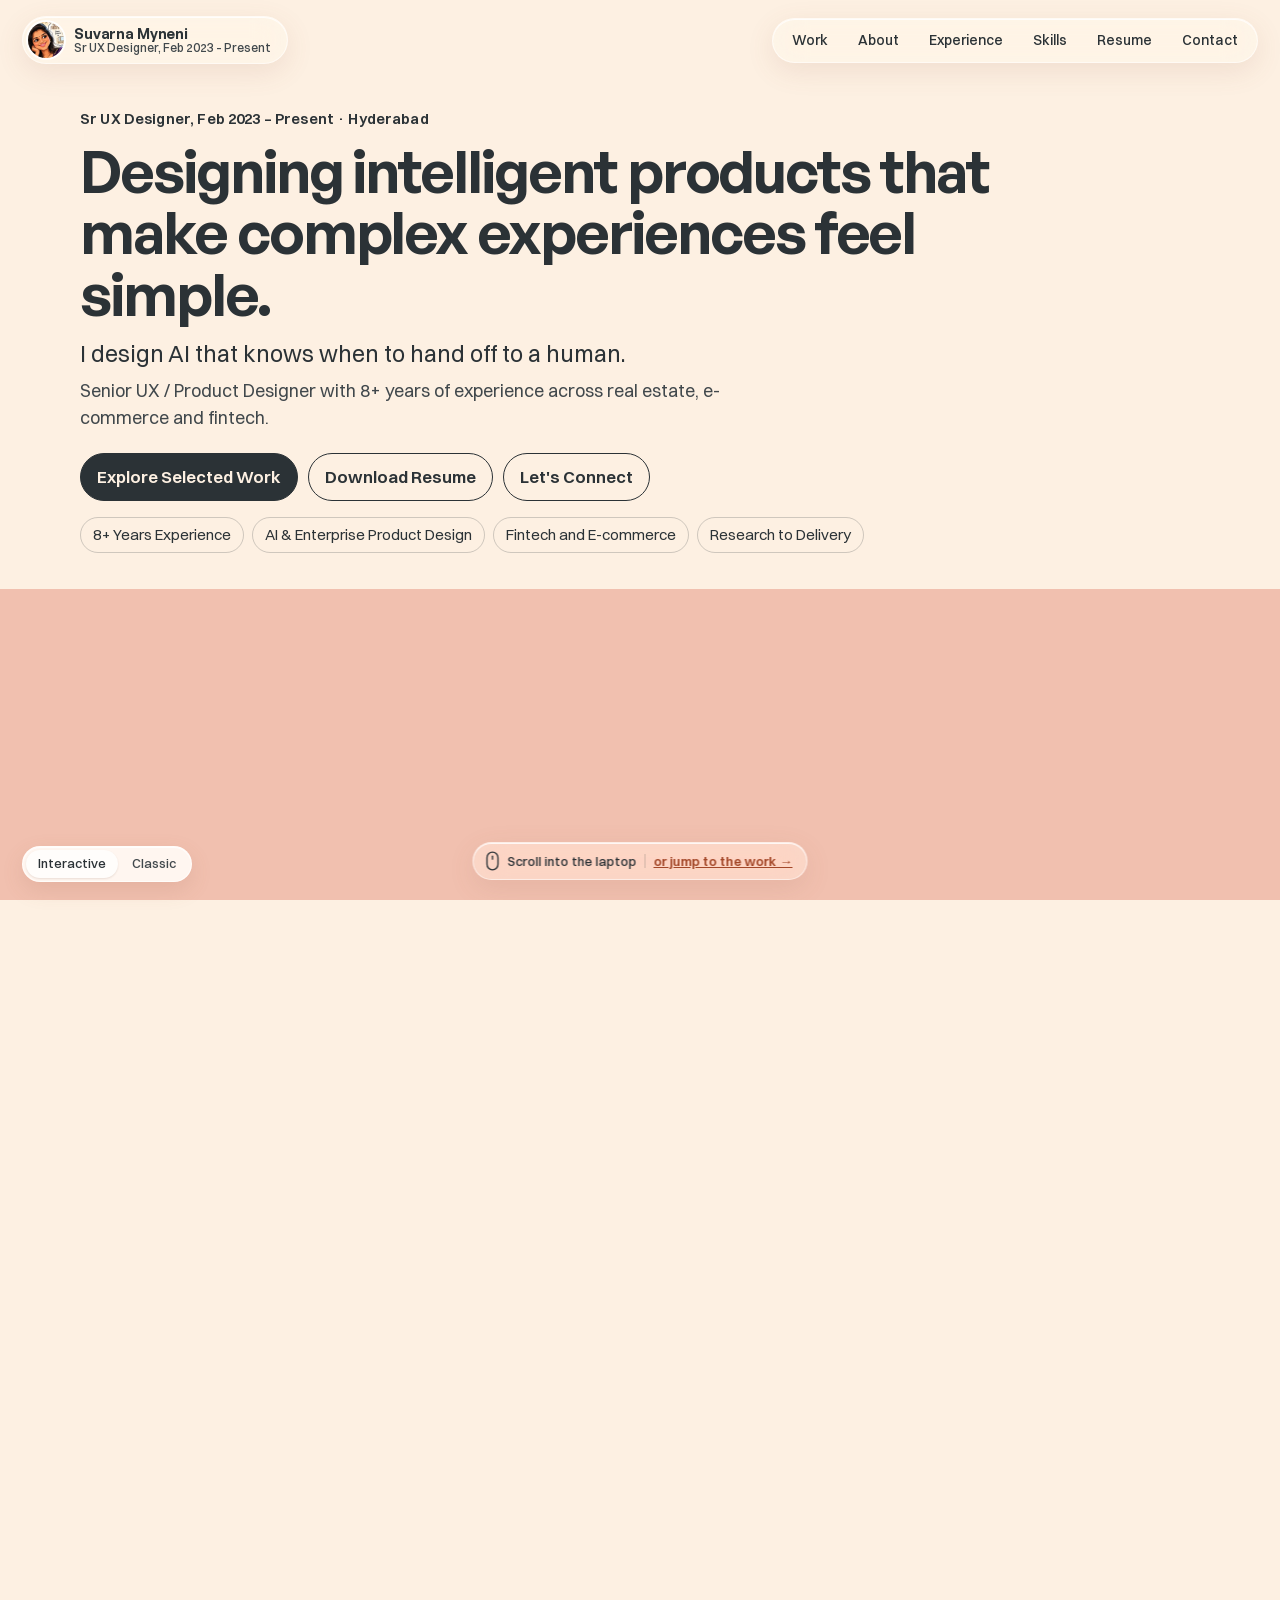
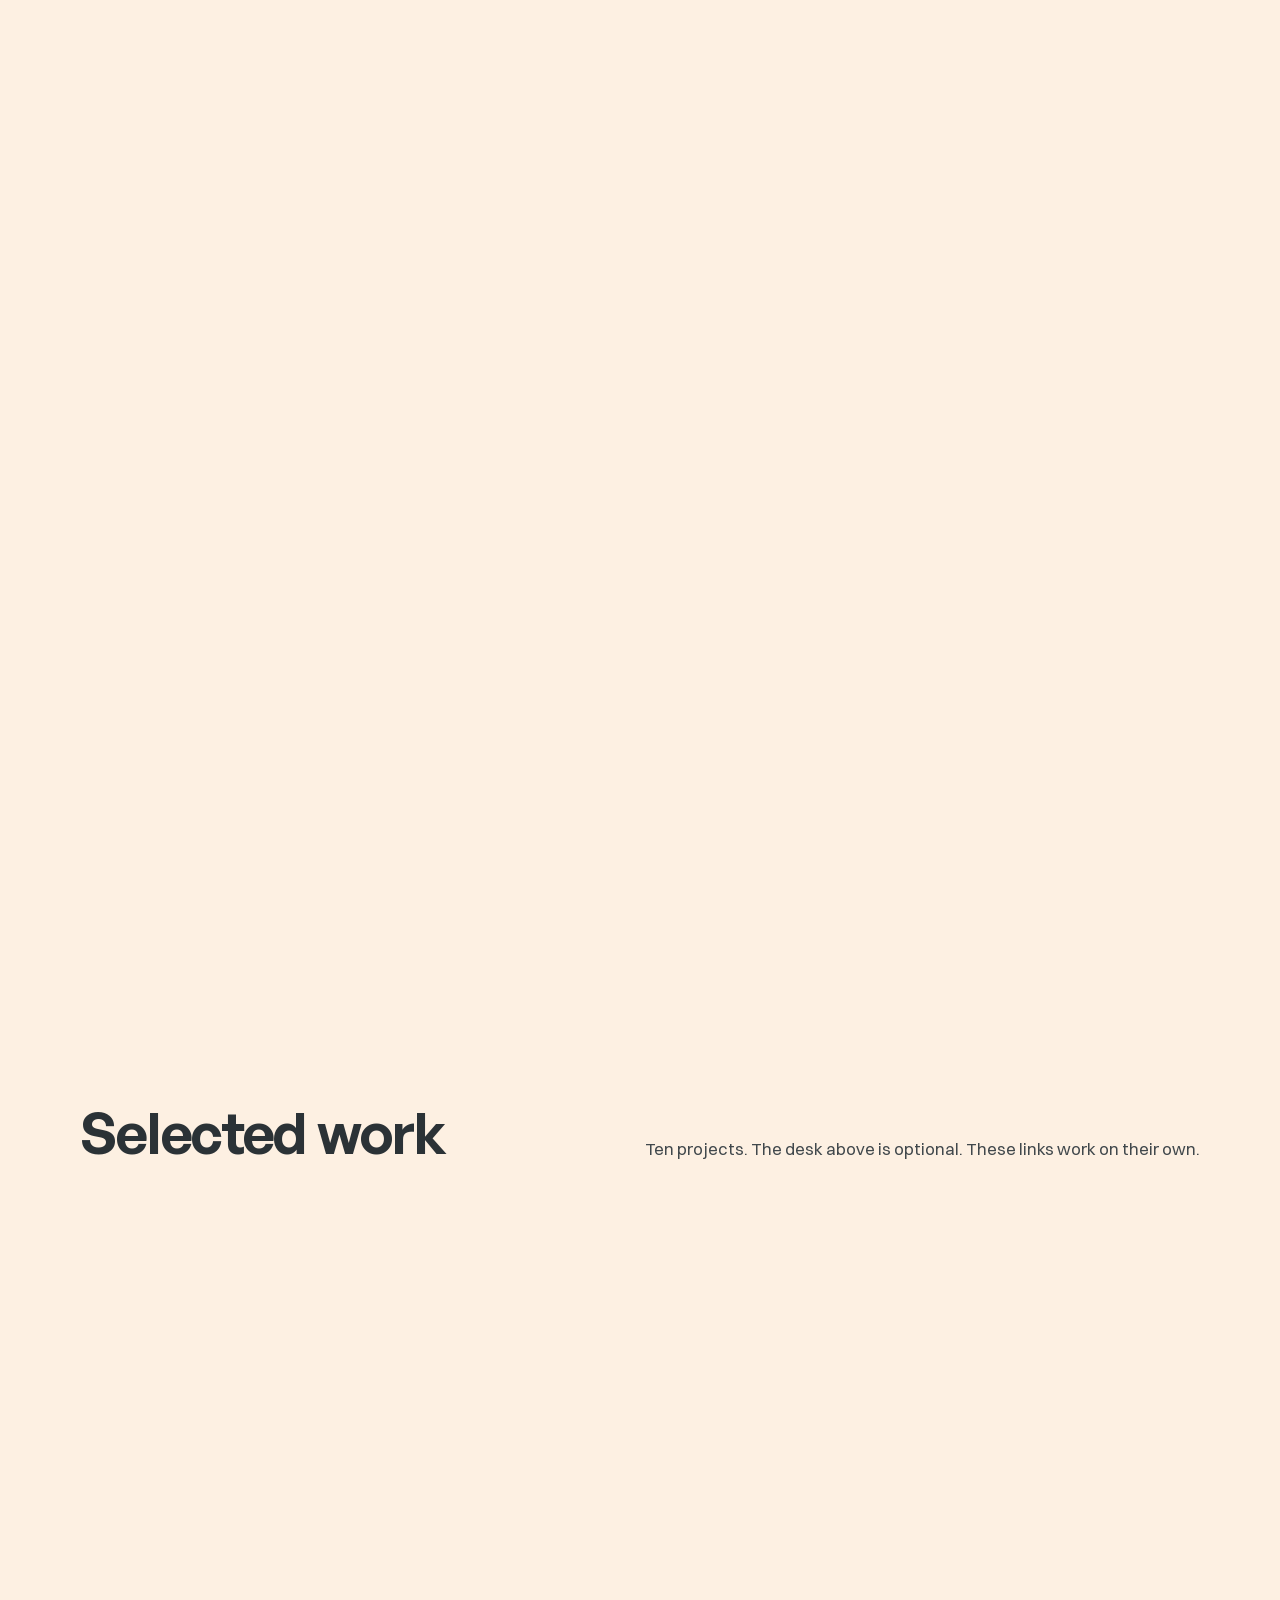
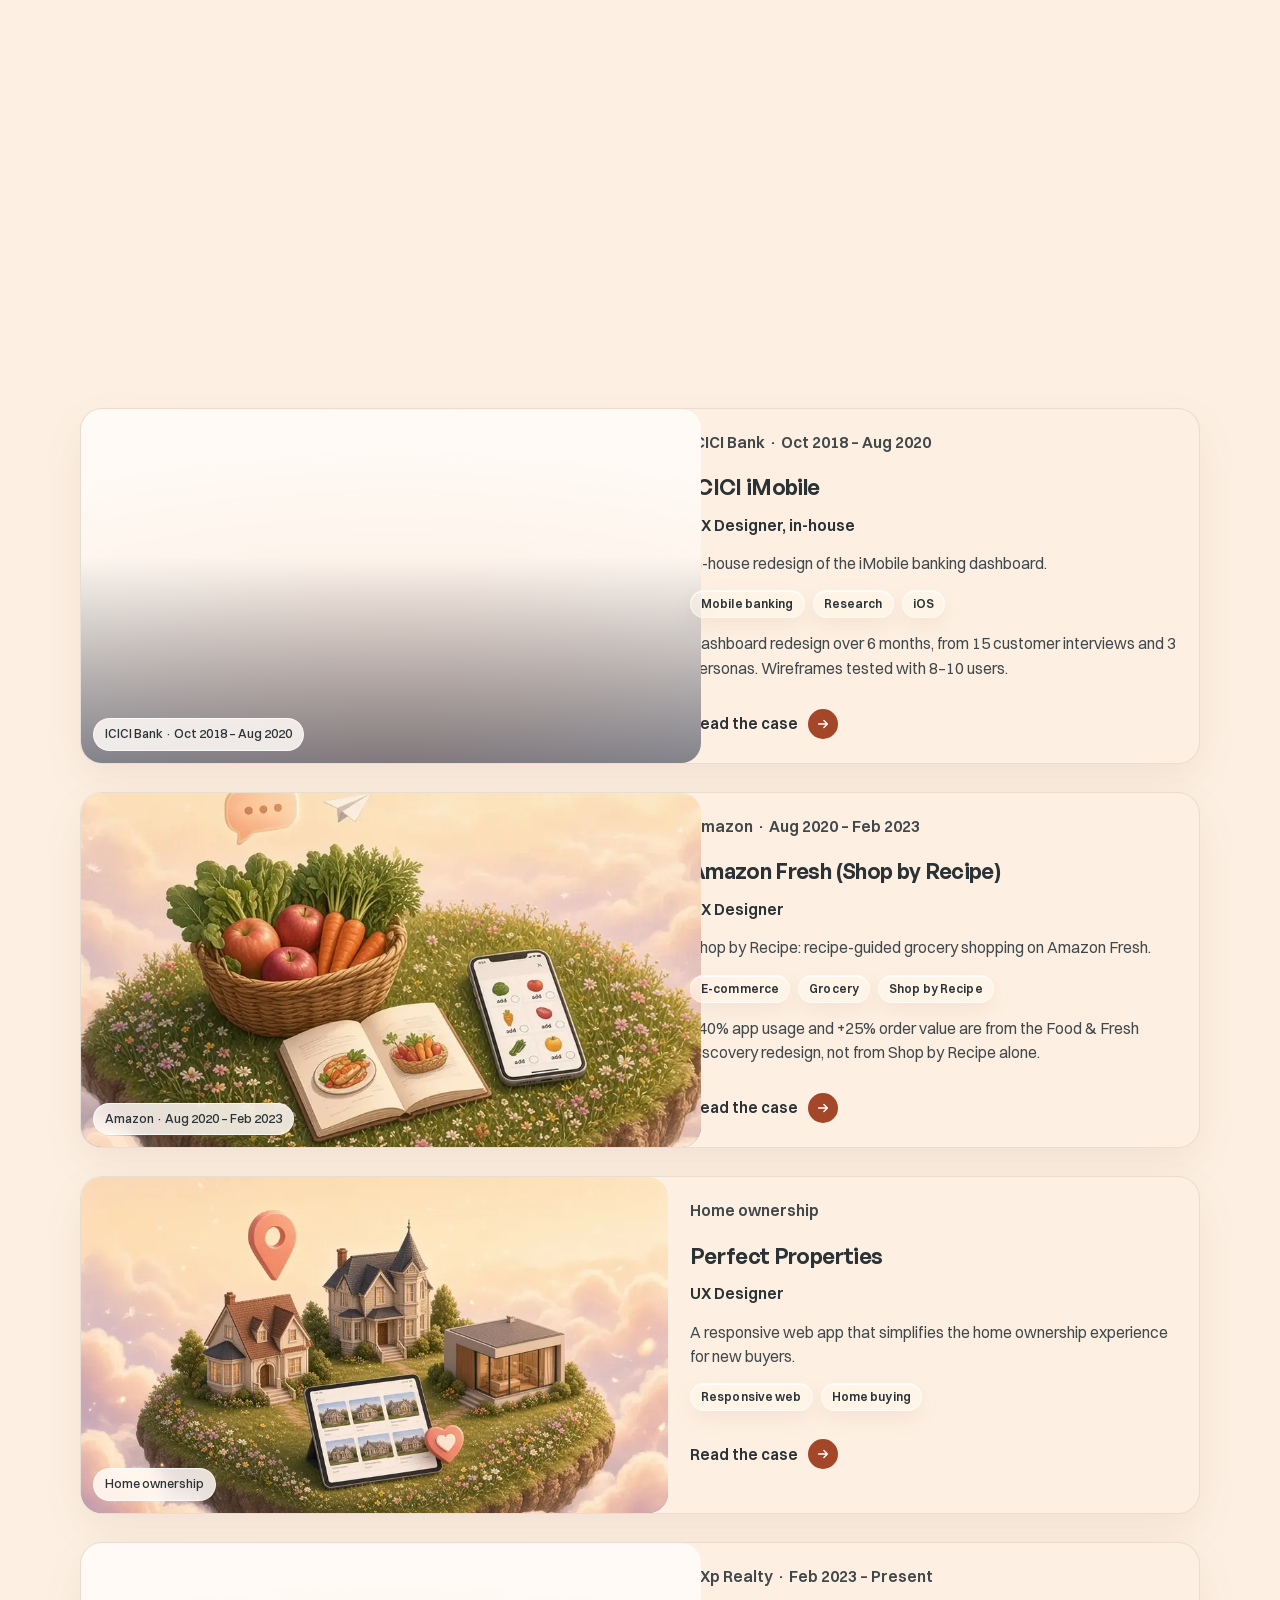
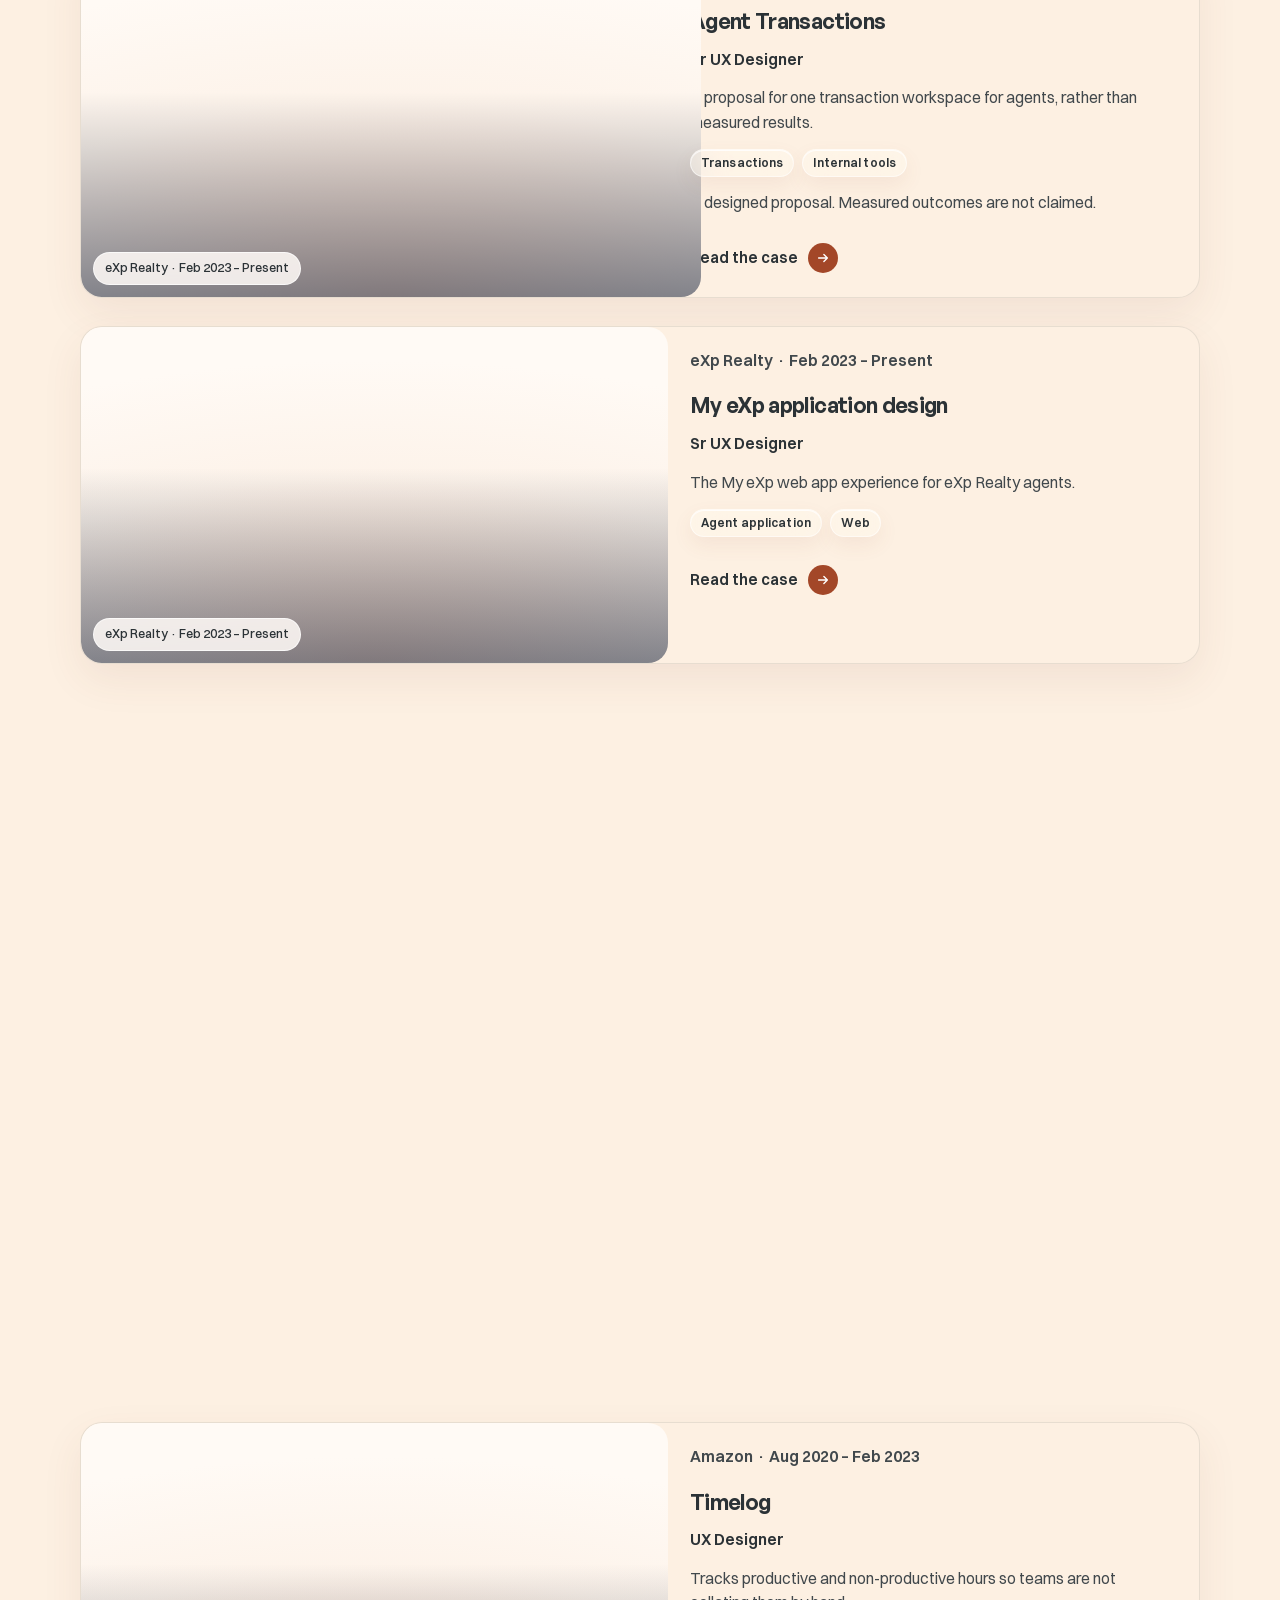
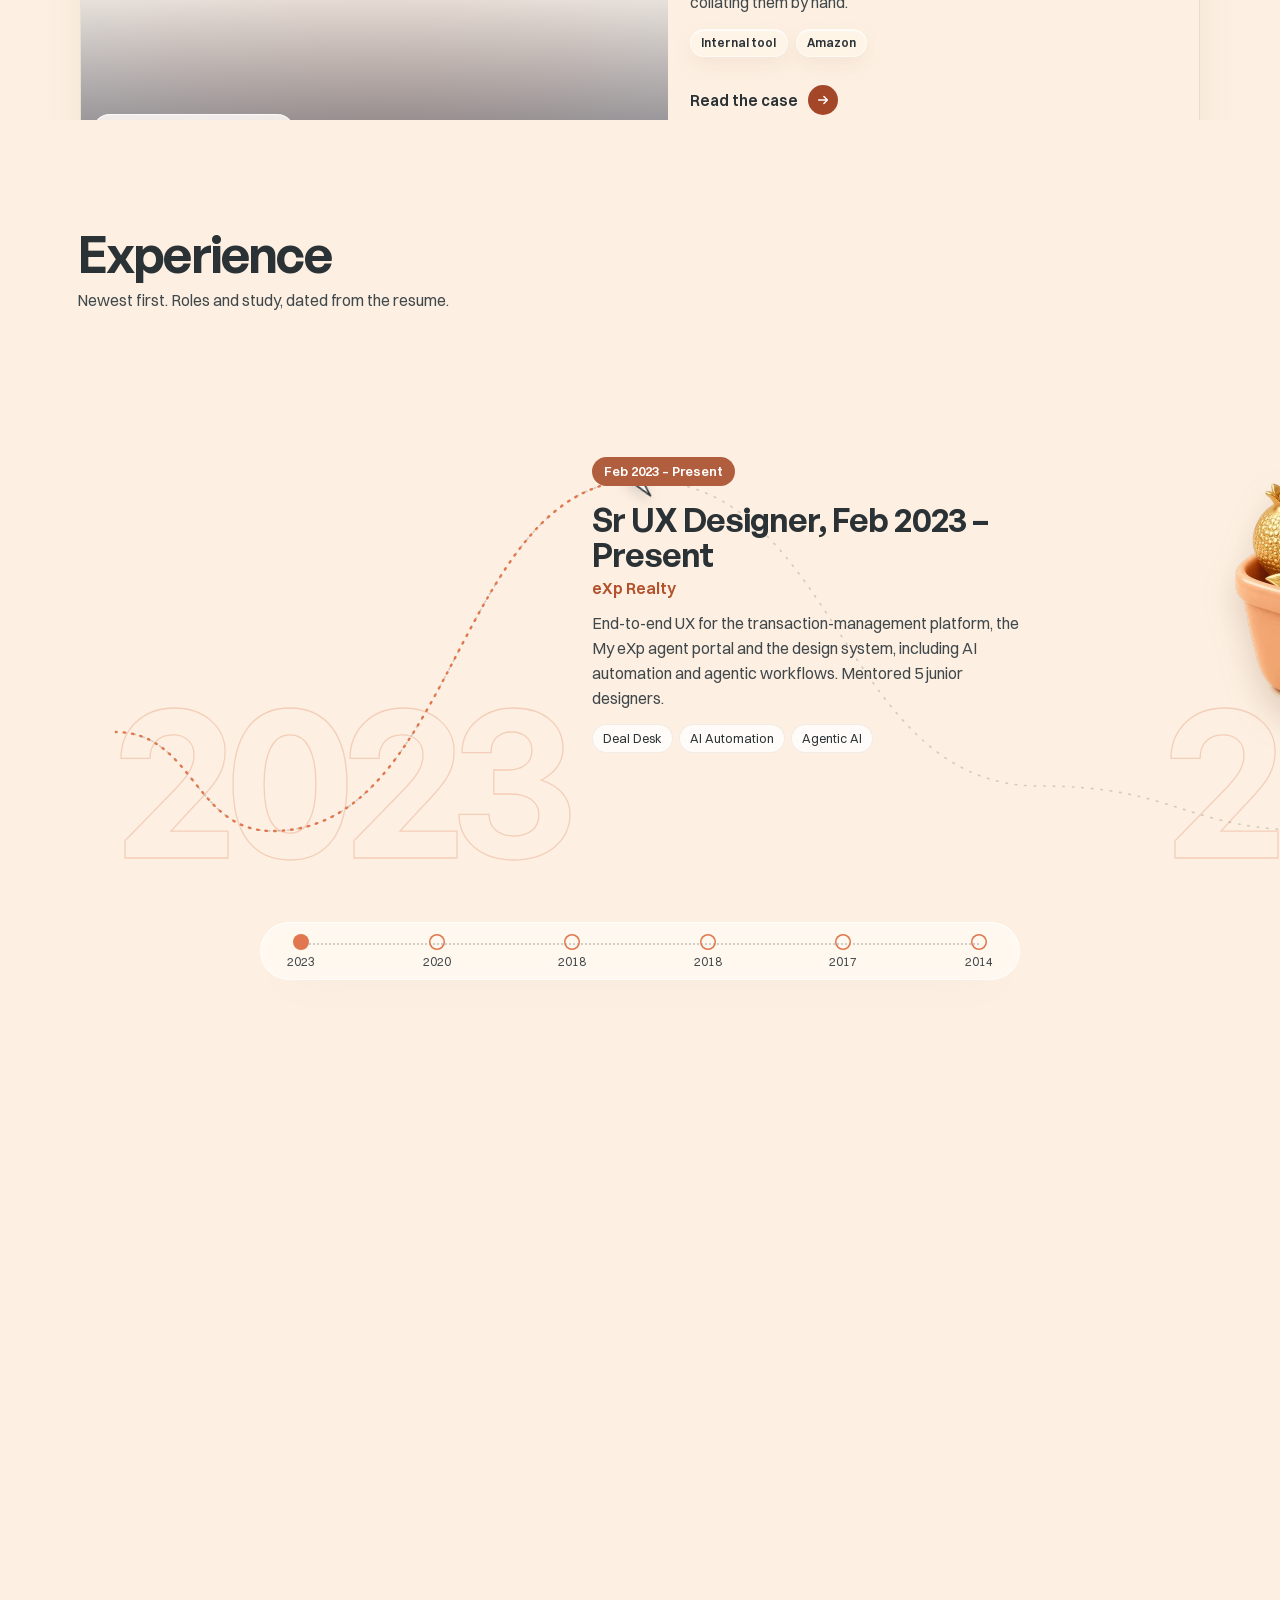
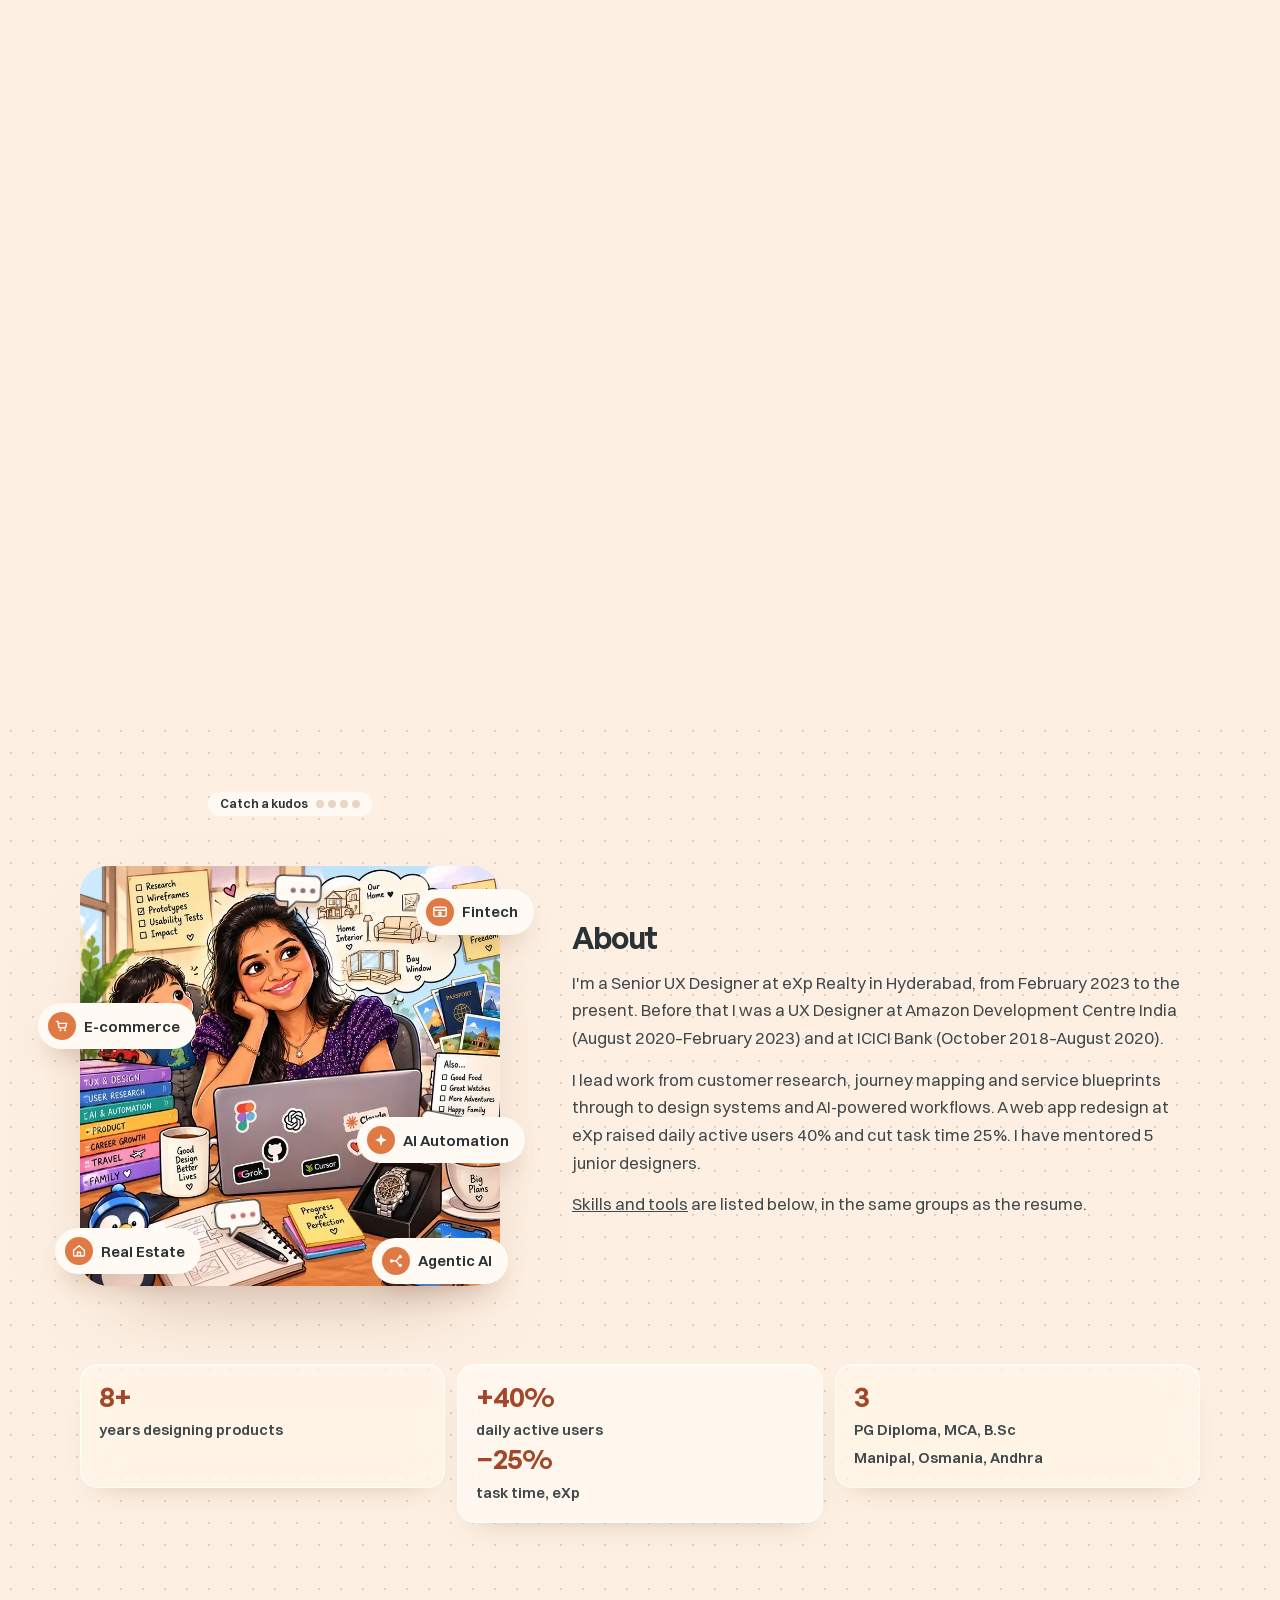
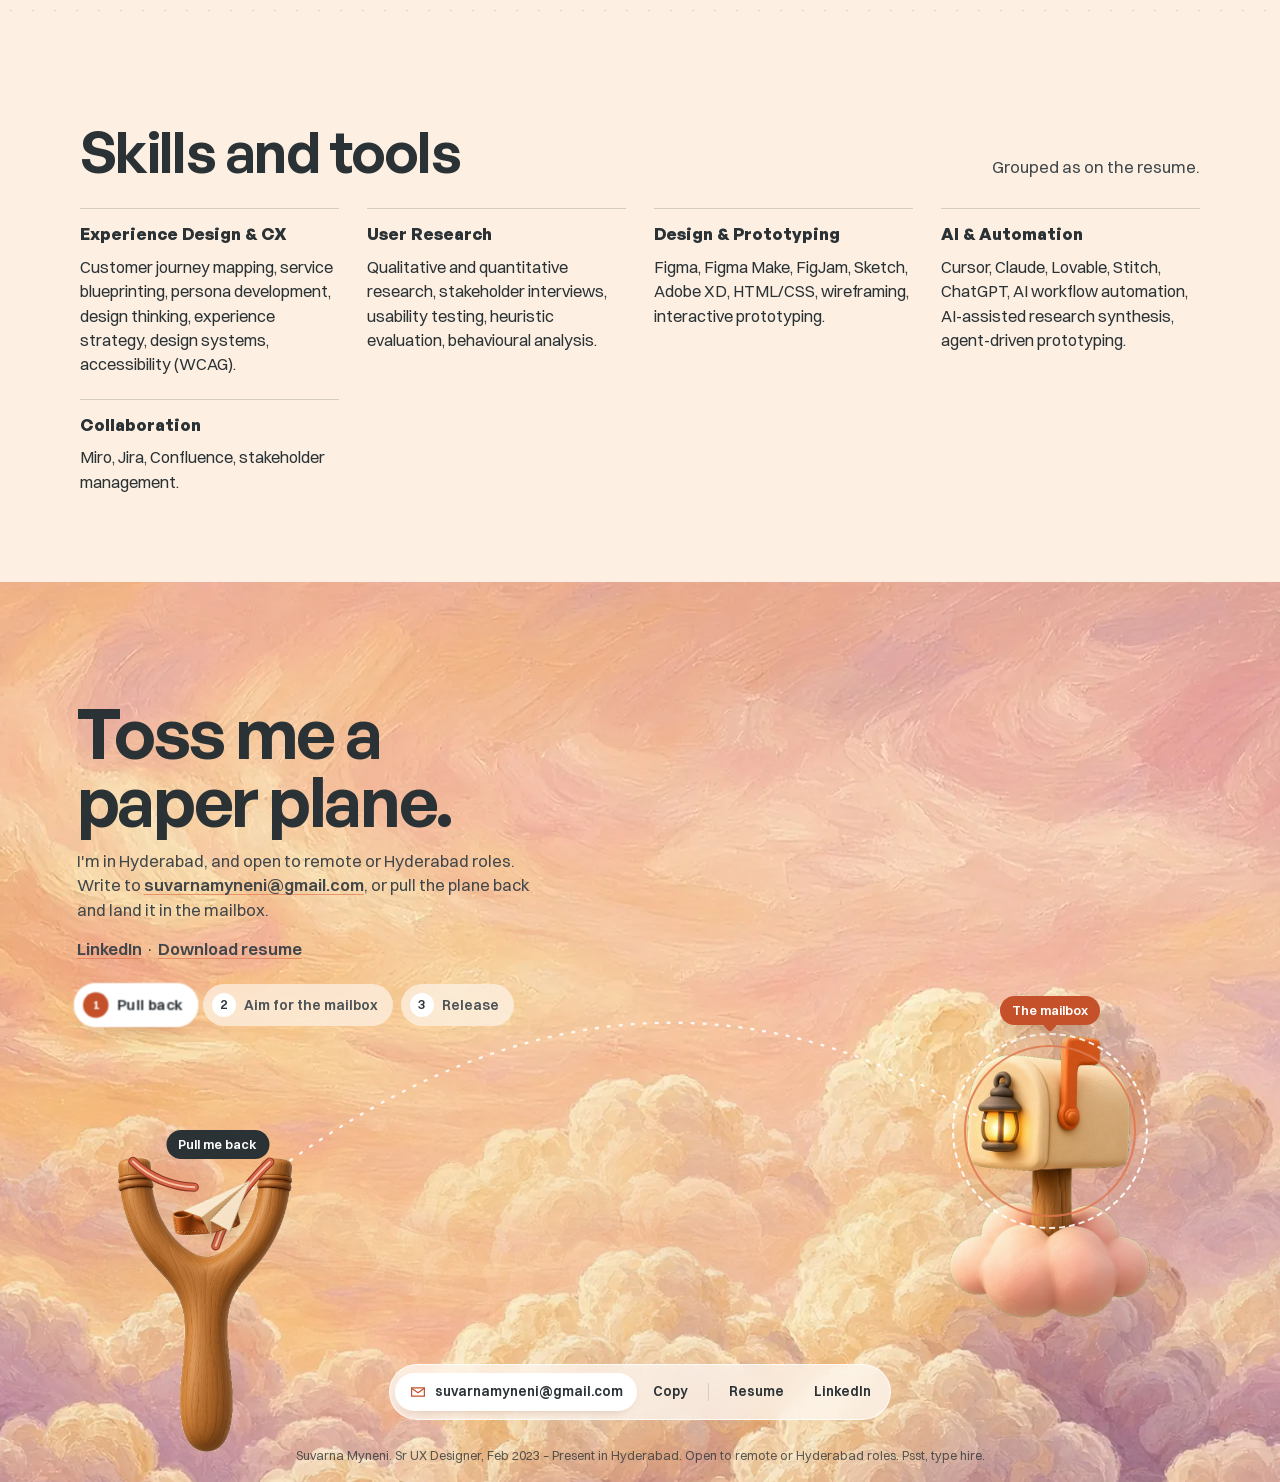
==== commit 58e5f221: "Open the homepage with a recruiter reading path. Put a plain hero, sticky nav, and all ten projects " ====
--- a/index.html
+++ b/index.html
@@ -3,12 +3,12 @@
 <head>
   <meta charset="utf-8">
   <meta name="viewport" content="width=device-width, initial-scale=1">
-  <title>Suvarna Myneni, Sr UX Designer, Feb 2023 – Present</title>
-  <meta name="description" content="Sr UX Designer, Feb 2023 – Present in Hyderabad. 8+ years across eXp Realty, Amazon and ICICI Bank. I design AI that knows when to hand off to a human.">
+  <title>Suvarna Myneni, Senior UX Designer portfolio | Hyderabad</title>
+  <meta name="description" content="Senior UX Designer portfolio of Suvarna Myneni, an AI product designer and UX designer in Hyderabad. 8+ years across real estate, e-commerce and fintech.">
   <link rel="canonical" href="https://suvarnamyneni.github.io/">
   <meta name="theme-color" content="#FDF0E2">
-  <meta property="og:title" content="Suvarna Myneni, Sr UX Designer, Feb 2023 – Present">
-  <meta property="og:description" content="Sr UX Designer, Feb 2023 – Present in Hyderabad. 8+ years across eXp Realty, Amazon and ICICI Bank. I design AI that knows when to hand off to a human.">
+  <meta property="og:title" content="Suvarna Myneni, Senior UX Designer portfolio">
+  <meta property="og:description" content="Senior UX Designer portfolio of Suvarna Myneni, an AI product designer and UX designer in Hyderabad. 8+ years across real estate, e-commerce and fintech.">
   <meta property="og:type" content="website">
   <meta property="og:url" content="https://suvarnamyneni.github.io/">
   <meta property="og:image" content="https://suvarnamyneni.github.io/assets/art/hero-1280.jpg">
@@ -17,8 +17,8 @@
   <meta property="og:image:alt" content="A painted desk on a grassy island under a pink sky, with a laptop, coffee, notebooks, a phone and a plant.">
   <meta property="og:locale" content="en_IN">
   <meta name="twitter:card" content="summary_large_image">
-  <meta name="twitter:title" content="Suvarna Myneni, Sr UX Designer, Feb 2023 – Present">
-  <meta name="twitter:description" content="Sr UX Designer, Feb 2023 – Present in Hyderabad. 8+ years across eXp Realty, Amazon and ICICI Bank.">
+  <meta name="twitter:title" content="Suvarna Myneni, Senior UX Designer portfolio">
+  <meta name="twitter:description" content="AI product designer and UX designer in Hyderabad. 8+ years across real estate, e-commerce and fintech.">
   <meta name="twitter:image" content="https://suvarnamyneni.github.io/assets/art/hero-1280.jpg">
     <link rel="icon" href="assets/favicon.png" type="image/png">
   <link rel="preload" href="assets/fonts/general-sans-600.woff2" as="font" type="font/woff2" crossorigin>
@@ -60,6 +60,7 @@
     html .scene img { position: absolute; inset: 0; width: 100%; height: 100%; max-width: none; aspect-ratio: 16 / 9; object-fit: cover; object-position: center center; }
     html .hero-copy { position: absolute; z-index: 5; display: block; grid-template-columns: none; left: 0; right: 0; transform: none; width: auto; top: calc(10vh + 6px); text-align: center; padding: 0 5vw; }
     html .hero-copy h1 { max-width: 14em; margin: 0 auto; font-family: "General Sans", Switzer, sans-serif; font-weight: 600; font-size: clamp(34px, 4.3vw, 64px); letter-spacing: -.035em; line-height: 1.02; color: #2b3236; text-shadow: none; text-wrap: balance; }
+    html .hero-copy .hero-desk-title { max-width: 28em; margin: 0 auto; font-family: "General Sans", Switzer, sans-serif; font-weight: 600; font-size: clamp(18px, 2vw, 28px); letter-spacing: -.02em; line-height: 1.25; color: #2b3236; text-wrap: balance; }
     html .hero-sub, html .hero-sub strong { font-family: Switzer, "Segoe UI", sans-serif; font-synthesis: none; }
     html .hero-sub { position: static; left: auto; right: auto; bottom: auto; margin: 14px auto 0; max-width: 800px; padding: 0; background: none; border: 0; box-shadow: none; font-size: clamp(15px, 1.15vw, 17px); font-weight: 400; line-height: 1.5; color: #41484c; text-shadow: none; text-wrap: balance; }
     html .hero-sub strong { color: #2b3236; font-weight: 600; }
@@ -114,7 +115,8 @@
     }
     @media (max-width: 759px) {
       html .site-header { left: 12px; right: 12px; top: 12px; flex-wrap: nowrap; }
-      .brand-role, .brand-last, .nav-menu, .mode-switch-dock { display: none; }
+      .brand-role, .brand-last, .mode-switch-dock { display: none; }
+      .nav-menu { display: flex; flex-wrap: wrap; position: static; width: auto; }
       body:not(.is-home) .brand-back { display: block; }
       .brand-name { font-size: 14px; }
       .brand-avatar { width: 32px; height: 32px; }
@@ -144,7 +146,7 @@
     "@context": "https://schema.org",
     "@type": "Person",
     "name": "Suvarna Myneni",
-    "jobTitle": "Sr UX Designer, Feb 2023 – Present",
+    "jobTitle": "Sr UX Designer",
     "email": "mailto:suvarnamyneni@gmail.com",
     "url": "https://suvarnamyneni.github.io/",
     "address": {
@@ -193,8 +195,10 @@
     <nav class="site-nav" aria-label="Primary">
       <div id="nav-menu" class="nav-menu">
         <a href="#work" data-caption="Selected work">Work</a>
-        <a href="#path" data-caption="Path">Path</a>
         <a href="#about" data-caption="About">About</a>
+        <a href="#path" data-caption="Experience">Experience</a>
+        <a href="#skills" data-caption="Skills">Skills</a>
+        <a href="assets/Suvarna-Myneni-Resume.pdf" download data-caption="Resume">Resume</a>
         <a href="#contact" data-caption="Contact">Contact</a>
         <div class="mode-switch mode-switch-menu" role="group" aria-label="Portfolio">
           <a href="#top" aria-current="page">Interactive</a>
@@ -215,7 +219,26 @@
   <div class="mobile-top-fade" aria-hidden="true"></div>
 
   <main>
-    <section class="hero-stage" id="top">
+    <section class="recruiter" id="top" aria-labelledby="recruiter-heading">
+      <div class="wrap recruiter-inner">
+        <p class="recruiter-kicker">Sr UX Designer, Feb 2023 – Present · Hyderabad</p>
+        <h1 id="recruiter-heading">Designing intelligent products that make complex experiences feel simple.</h1>
+        <p class="recruiter-support">I design AI that knows when to hand off to a human.</p>
+        <p class="recruiter-lede">Senior UX / Product Designer with 8+ years of experience across real estate, e-commerce and fintech.</p>
+        <div class="recruiter-cta">
+          <a class="cta cta-pri" href="#work">Explore Selected Work</a>
+          <a class="cta" href="assets/Suvarna-Myneni-Resume.pdf" download>Download Resume</a>
+          <a class="cta" href="#contact">Let's Connect</a>
+        </div>
+        <ul class="recruiter-highlights">
+          <li>8+ Years Experience</li>
+          <li>AI &amp; Enterprise Product Design</li>
+          <li>Fintech and E-commerce</li>
+          <li>Research to Delivery</li>
+        </ul>
+      </div>
+    </section>
+    <section class="hero-stage" id="desk" aria-label="Interactive desk">
       <div class="scene">
         <div class="scene-bob">
           <div class="sky-wash" aria-hidden="true"></div>
@@ -278,7 +301,7 @@
       </div>
       <div class="veil" aria-hidden="true"></div>
       <div class="hero-copy">
-        <h1>I design AI that knows when to hand off to a human.</h1>
+        <p class="hero-desk-title">I design AI that knows when to hand off to a human.</p>
         <p class="hero-sub"><strong>Sr UX Designer, Feb 2023 – Present</strong> in <strong>Hyderabad</strong>, with <strong>8+ years</strong> across <strong>eXp Realty</strong>, <strong>Amazon</strong> and <strong>ICICI Bank</strong>. I lead the work from research to AI workflows. The objects on this desk open it.</p>
       </div>
       <p class="seed-skill glass-float" id="seed-skill" hidden></p>
@@ -296,48 +319,50 @@
     </section>
     <div class="hero-spacer" aria-hidden="true"></div>
 
-    <section class="panel" id="work" aria-labelledby="work-heading">
+    <section class="panel" id="work" data-layout="editorial" aria-labelledby="work-heading">
       <div class="wrap">
         <div class="section-head">
           <h2 id="work-heading">Selected work</h2>
-          <p>Four projects, first to latest.</p>
-        </div>
-        <article class="project feature-lead reveal" id="imobile" data-cursor-icon="phone" data-stamp="Oct 2018 – Aug 2020">
-          <div class="thumb art-slot t1" data-art="imobile">
-            <picture>
-              <source type="image/webp" srcset="assets/art/imobile.webp">
-              <img src="assets/art/imobile.jpg" alt="A phone, a piggy bank and coins on a small island." width="880" height="503" loading="lazy" decoding="async">
-            </picture>
-            <span class="org-pill">ICICI Bank, Oct 2018 – Aug 2020</span>
+          <p>Ten projects. The desk above is optional. These links work on their own.</p>
+        </div>
+        <article class="project feature reveal" id="my-exp-mira" data-cursor-icon="chat" data-stamp="Feb 2023 – Present">
+          <div class="thumb art-slot" data-art="myexp-mira">
+            <picture>
+              <source type="image/webp" srcset="assets/art/myexp-mira.webp">
+              <img src="assets/art/myexp-mira.jpg" alt="A monitor opening onto a portal, with a glowing chat bubble." width="880" height="503" loading="lazy" decoding="async">
+            </picture>
+            <span class="org-pill">eXp Realty · Feb 2023 – Present</span>
           </div>
           <div class="project-body">
-            <h3>Revamping iMobile application</h3>
-            <p>Revamped ICICI Bank's iOS app, iMobile, as a UX Designer, ensuring an intuitive and delightful banking experience for diverse users.</p>
-            <p class="metric">
-              <span class="metric-num" data-value="15">15</span>
-              <span class="metric-label">interviews,</span>
-              <span class="metric-num" data-value="3">3</span>
-              <span class="metric-label">personas</span>
-            </p>
-            <a class="case-link" href="https://suvarnamyneni.github.io/imobile-case-study/" target="_blank" rel="noopener">
+            <p class="kicker">eXp Realty · Feb 2023 – Present</p>
+            <h3>My eXp + Mira</h3>
+            <p class="card-role">Sr UX Designer</p>
+            <p>A single hub for new agents, with Mira answering from the agent's own data and handing off to a person.</p>
+            <ul class="tags" aria-label="Topics"><li>Agent portal</li><li>AI assistant</li><li>Research</li></ul>
+            
+            <a class="case-link" href="https://suvarnamyneni.github.io/my-exp-mira-case-study/" target="_blank" rel="noopener">
               Read the case
-              <span class="sr-only">: Revamping iMobile application (opens in a new tab)</span>
+              <span class="sr-only">: My eXp + Mira (opens in a new tab)</span>
               <span class="go" aria-hidden="true"><svg viewBox="0 0 16 16"><path d="M3 8h10M9 4l4 4-4 4" fill="none" stroke="currentColor" stroke-width="1.6" stroke-linecap="round" stroke-linejoin="round"/></svg></span>
             </a>
           </div>
         </article>
-        <article class="project feature reveal" id="deal-desk" data-cursor-icon="desk" data-stamp="2023–present">
-          <div class="thumb art-slot t2" data-art="deal-desk">
+
+        <article class="project feature reveal" id="deal-desk" data-cursor-icon="desk" data-stamp="Feb 2023 – Present">
+          <div class="thumb art-slot" data-art="deal-desk">
             <picture>
               <source type="image/webp" srcset="assets/art/deal-desk.webp">
               <img src="assets/art/deal-desk.jpg" alt="A pastel pipeline in a browser window, with documents, a stamp, a key and a house." width="880" height="503" loading="lazy" decoding="async">
             </picture>
-            <span class="org-pill">eXp Realty, 2023–present</span>
+            <span class="org-pill">eXp Realty · Feb 2023 – Present</span>
           </div>
           <div class="project-body">
-            <h3>Deal Desk: One AI-assisted desk for transactions</h3>
-            <p>A team project at eXp Realty. As AI UI/UX Designer, I mapped 14 deal journeys and designed one AI-assisted desk that replaces about 11 separate tools.</p>
-            <p class="outcome">Offer-to-close deal management for agents and brokers</p>
+            <p class="kicker">eXp Realty · Feb 2023 – Present</p>
+            <h3>Deal Desk</h3>
+            <p class="card-role">Sr UX Designer</p>
+            <p>Led UX for staff and settlement workflows, extending an existing analyst prototype, across about 11 separate tools.</p>
+            <ul class="tags" aria-label="Topics"><li>Staff and settlement</li><li>Transactions</li><li>AI-assisted</li></ul>
+            <p class="card-facts">No measured outcomes.</p>
             <a class="case-link" href="/work/deal-desk/">
               Read the case
               <span class="sr-only">: Deal Desk</span>
@@ -345,27 +370,55 @@
             </a>
           </div>
         </article>
-        <article class="project feature reveal" data-cursor-icon="chat" data-stamp="2023–present">
-          <div class="thumb art-slot t3" data-art="myexp-mira">
-            <picture>
-              <source type="image/webp" srcset="assets/art/myexp-mira.webp">
-              <img src="assets/art/myexp-mira.jpg" alt="A monitor opening onto a portal, with a glowing chat bubble." width="880" height="503" loading="lazy" decoding="async">
-            </picture>
-            <span class="org-pill">eXp Realty, 2023–present</span>
+
+        <article class="project feature reveal" id="imobile" data-cursor-icon="phone" data-stamp="Oct 2018 – Aug 2020">
+          <div class="thumb art-slot" data-art="imobile">
+            <picture>
+              <source type="image/webp" srcset="assets/art/imobile.webp">
+              <img src="assets/art/imobile.jpg" alt="A phone, a piggy bank and coins on a small island." width="880" height="503" loading="lazy" decoding="async">
+            </picture>
+            <span class="org-pill">ICICI Bank · Oct 2018 – Aug 2020</span>
           </div>
           <div class="project-body">
-            <h3>My eXp + Mira: One front door for new agents</h3>
-            <p>As AI UI/UX Designer, I designed My eXp, a single hub for new eXp Realty agents, and Mira, an AI assistant that answers from the agent's own data and hands off to a person when needed.</p>
-            <p class="outcome">AI automation for document review, data entry and compliance</p>
-            <a class="case-link" href="https://suvarnamyneni.github.io/my-exp-mira-case-study/" target="_blank" rel="noopener">
+            <p class="kicker">ICICI Bank · Oct 2018 – Aug 2020</p>
+            <h3>ICICI iMobile</h3>
+            <p class="card-role">UX Designer, in-house</p>
+            <p>In-house redesign of the iMobile banking dashboard.</p>
+            <ul class="tags" aria-label="Topics"><li>Mobile banking</li><li>Research</li><li>iOS</li></ul>
+            <p class="card-facts">Dashboard redesign over 6 months, from 15 customer interviews and 3 personas. Wireframes tested with 8–10 users.</p>
+            <a class="case-link" href="https://suvarnamyneni.github.io/imobile-case-study/" target="_blank" rel="noopener">
               Read the case
-              <span class="sr-only">: My eXp + Mira (opens in a new tab)</span>
+              <span class="sr-only">: ICICI iMobile (opens in a new tab)</span>
               <span class="go" aria-hidden="true"><svg viewBox="0 0 16 16"><path d="M3 8h10M9 4l4 4-4 4" fill="none" stroke="currentColor" stroke-width="1.6" stroke-linecap="round" stroke-linejoin="round"/></svg></span>
             </a>
           </div>
         </article>
-        <article class="project feature reveal" data-cursor-icon="home">
-          <div class="thumb art-slot t7" data-art="perfect-properties">
+
+        <article class="project feature reveal" id="amazon-fresh" data-cursor-icon="basket" data-stamp="Aug 2020 – Feb 2023">
+          <div class="thumb art-slot" data-art="amazon-fresh">
+            <picture>
+              <source type="image/webp" srcset="assets/art/amazon-fresh.webp">
+              <img src="assets/art/amazon-fresh.jpg" alt="A basket of vegetables, a recipe book and a phone." width="880" height="503" loading="lazy" decoding="async">
+            </picture>
+            <span class="org-pill">Amazon · Aug 2020 – Feb 2023</span>
+          </div>
+          <div class="project-body">
+            <p class="kicker">Amazon · Aug 2020 – Feb 2023</p>
+            <h3>Amazon Fresh (Shop by Recipe)</h3>
+            <p class="card-role">UX Designer</p>
+            <p>Shop by Recipe: recipe-guided grocery shopping on Amazon Fresh.</p>
+            <ul class="tags" aria-label="Topics"><li>E-commerce</li><li>Grocery</li><li>Shop by Recipe</li></ul>
+            <p class="card-facts">+40% app usage and +25% order value are from the Food &amp; Fresh discovery redesign, not from Shop by Recipe alone.</p>
+            <a class="case-link" href="https://suvarnamyneni.github.io/amazon-fresh-case-study/" target="_blank" rel="noopener">
+              Read the case
+              <span class="sr-only">: Amazon Fresh (opens in a new tab)</span>
+              <span class="go" aria-hidden="true"><svg viewBox="0 0 16 16"><path d="M3 8h10M9 4l4 4-4 4" fill="none" stroke="currentColor" stroke-width="1.6" stroke-linecap="round" stroke-linejoin="round"/></svg></span>
+            </a>
+          </div>
+        </article>
+
+        <article class="project feature reveal" id="perfect-properties" data-cursor-icon="home" data-stamp="">
+          <div class="thumb art-slot" data-art="perfect-properties">
             <picture>
               <source type="image/webp" srcset="assets/art/perfect-properties.webp">
               <img src="assets/art/perfect-properties.jpg" alt="Three houses, a map pin and a tablet." width="880" height="503" loading="lazy" decoding="async">
@@ -373,8 +426,12 @@
             <span class="org-pill">Home ownership</span>
           </div>
           <div class="project-body">
+            <p class="kicker">Home ownership</p>
             <h3>Perfect Properties</h3>
+            <p class="card-role">UX Designer</p>
             <p>A responsive web app that simplifies the home ownership experience for new buyers.</p>
+            <ul class="tags" aria-label="Topics"><li>Responsive web</li><li>Home buying</li></ul>
+            
             <a class="case-link" href="https://suvarnamyneni.github.io/perfect-properties-case-study/" target="_blank" rel="noopener">
               Read the case
               <span class="sr-only">: Perfect Properties (opens in a new tab)</span>
@@ -382,150 +439,121 @@
             </a>
           </div>
         </article>
-        <article class="project rail-end reveal">
-          <div class="more-card">
-            <h3>More from the desk</h3>
-            <p>Six more projects, from grocery discovery to a time log.</p>
-            <a class="case-link" href="#also">
-              See the rest
-              <span class="go" aria-hidden="true"><svg viewBox="0 0 16 16"><path d="M3 8h10M9 4l4 4-4 4" fill="none" stroke="currentColor" stroke-width="1.6" stroke-linecap="round" stroke-linejoin="round"/></svg></span>
-            </a>
-          </div>
-        </article>
-      </div>
-    </section>
-
-    <section class="panel" id="also" aria-labelledby="also-heading">
-      <div class="wrap">
-        <div class="section-head">
-          <h2 id="also-heading">Also on the desk</h2>
-          <p class="section-sub">Six more projects from the same years of work.</p>
-        </div>
-        <div class="desk-grid">
-          <article class="project desk-card" data-anim="sway" data-cursor-icon="basket" style="--i:0">
-            <div class="art-slot" data-art="amazon-fresh">
-              <picture>
-                <source type="image/webp" srcset="assets/art/amazon-fresh.webp">
-                <img src="assets/art/amazon-fresh.jpg" alt="A basket of vegetables, a recipe book and a phone." width="880" height="880" loading="lazy" decoding="async">
-              </picture>
-            </div>
-            <p class="kicker">Amazon, Aug 2020 – Feb 2023</p>
-            <h3>Amazon Fresh to recipe-guided shopping</h3>
-            <p class="blurb">
-              <span class="blurb-main">Revitalizing Amazon Fresh into a recipe-guided grocery shopping service, providing seamless and guided shopping experiences for customers.</span>
-              <span class="blurb-hook">Recipe-guided grocery shopping.</span>
-            </p>
-            <p class="metric">
-              <span class="metric-num" data-value="40" data-prefix="+" data-suffix="%">+40%</span>
-              <span class="metric-label">app usage,</span>
-              <span class="metric-num" data-value="25" data-prefix="+" data-suffix="%">+25%</span>
-              <span class="metric-label">order value</span>
-            </p>
-            <a class="case-link" href="https://suvarnamyneni.github.io/amazon-fresh-case-study/" target="_blank" rel="noopener">
-              Read the case
-              <span class="sr-only">: Amazon Fresh (opens in a new tab)</span>
-              <span class="go" aria-hidden="true"><svg viewBox="0 0 16 16"><path d="M3 8h10M9 4l4 4-4 4" fill="none" stroke="currentColor" stroke-width="1.6" stroke-linecap="round" stroke-linejoin="round"/></svg></span>
-            </a>
-          </article>
-          <div id="also-more" hidden>
-          <article class="project desk-card desk-extra" data-anim="hop" data-cursor-icon="card" style="--i:1">
-            <div class="art-slot" data-art="agent-transactions">
-              <picture>
-                <source type="image/webp" srcset="assets/art/agent-transactions.webp">
-                <img src="assets/art/agent-transactions.jpg" alt="A clay island with a laptop, a small white house, a folder, and a contract with a pen." width="880" height="880" loading="lazy" decoding="async">
-              </picture>
-            </div>
-            <p class="kicker">eXp Realty, 2023–present</p>
+
+        <article class="project feature reveal" id="agent-transactions" data-cursor-icon="card" data-stamp="Feb 2023 – Present">
+          <div class="thumb art-slot" data-art="agent-transactions">
+            <picture>
+              <source type="image/webp" srcset="assets/art/agent-transactions.webp">
+              <img src="assets/art/agent-transactions.jpg" alt="A clay island with a laptop, a small house, a folder, and a contract." width="880" height="503" loading="lazy" decoding="async">
+            </picture>
+            <span class="org-pill">eXp Realty · Feb 2023 – Present</span>
+          </div>
+          <div class="project-body">
+            <p class="kicker">eXp Realty · Feb 2023 – Present</p>
             <h3>Agent Transactions</h3>
-            <p class="blurb">
-              <span class="blurb-main">eXp Realty web application for agents who handle transactions.</span>
-              <span class="blurb-hook">A desk for agents handling transactions.</span>
-            </p>
+            <p class="card-role">Sr UX Designer</p>
+            <p>A proposal for one transaction workspace for agents, rather than measured results.</p>
+            <ul class="tags" aria-label="Topics"><li>Transactions</li><li>Internal tools</li></ul>
+            <p class="card-facts">A designed proposal. Measured outcomes are not claimed.</p>
             <a class="case-link" href="/work/agent-transactions/">
               Read the case
               <span class="sr-only">: Agent Transactions</span>
               <span class="go" aria-hidden="true"><svg viewBox="0 0 16 16"><path d="M3 8h10M9 4l4 4-4 4" fill="none" stroke="currentColor" stroke-width="1.6" stroke-linecap="round" stroke-linejoin="round"/></svg></span>
             </a>
-          </article>
-          <article class="project desk-card desk-extra" data-anim="swipe" data-cursor-icon="layout" style="--i:2">
-            <div class="art-slot" data-art="myexp-app">
-              <picture>
-                <source type="image/webp" srcset="assets/art/myexp-app.webp">
-                <img src="assets/art/myexp-app.jpg" alt="A clay island with a laptop showing a colourful dashboard and a phone beside it." width="880" height="880" loading="lazy" decoding="async">
-              </picture>
-            </div>
-            <p class="kicker">eXp Realty, 2023–present</p>
-            <h3>My eXp Application Design</h3>
-            <p class="blurb">
-              <span class="blurb-main">The My eXp web app experience for eXp Realty agents.</span>
-              <span class="blurb-hook">The agent application, designed end to end.</span>
-            </p>
-            <a class="case-link" href="https://myneni.wixsite.com/exprealty" target="_blank" rel="noopener noreferrer">
+          </div>
+        </article>
+
+        <article class="project feature reveal" id="myexp-app" data-cursor-icon="layout" data-stamp="Feb 2023 – Present">
+          <div class="thumb art-slot" data-art="myexp-app">
+            <picture>
+              <source type="image/webp" srcset="assets/art/myexp-app.webp">
+              <img src="assets/art/myexp-app.jpg" alt="A clay island with a laptop showing a dashboard and a phone beside it." width="880" height="503" loading="lazy" decoding="async">
+            </picture>
+            <span class="org-pill">eXp Realty · Feb 2023 – Present</span>
+          </div>
+          <div class="project-body">
+            <p class="kicker">eXp Realty · Feb 2023 – Present</p>
+            <h3>My eXp application design</h3>
+            <p class="card-role">Sr UX Designer</p>
+            <p>The My eXp web app experience for eXp Realty agents.</p>
+            <ul class="tags" aria-label="Topics"><li>Agent application</li><li>Web</li></ul>
+            
+            <a class="case-link" href="https://myneni.wixsite.com/exprealty" target="_blank" rel="noopener">
               Read the case
-              <span class="sr-only">: My eXp Application Design (opens in a new tab)</span>
+              <span class="sr-only">: My eXp application design (opens in a new tab)</span>
               <span class="go" aria-hidden="true"><svg viewBox="0 0 16 16"><path d="M3 8h10M9 4l4 4-4 4" fill="none" stroke="currentColor" stroke-width="1.6" stroke-linecap="round" stroke-linejoin="round"/></svg></span>
             </a>
-          </article>
-          <article class="project desk-card desk-extra" data-anim="snap" data-cursor-icon="wallet" style="--i:3">
-            <div class="art-slot" data-art="wall-ett">
-              <picture>
-                <source type="image/webp" srcset="assets/art/wall-ett.webp">
-                <img src="assets/art/wall-ett.jpg" alt="A clay island with a phone, a leather wallet, coins, and a paper bill." width="880" height="880" loading="lazy" decoding="async">
-              </picture>
-            </div>
+          </div>
+        </article>
+
+        <article class="project feature reveal" id="wall-ett" data-cursor-icon="wallet" data-stamp="">
+          <div class="thumb art-slot" data-art="wall-ett">
+            <picture>
+              <source type="image/webp" srcset="assets/art/wall-ett.webp">
+              <img src="assets/art/wall-ett.jpg" alt="A clay island with a phone, a leather wallet, coins, and a paper bill." width="880" height="503" loading="lazy" decoding="async">
+            </picture>
+            <span class="org-pill">Fintech</span>
+          </div>
+          <div class="project-body">
             <p class="kicker">Fintech</p>
-            <h3>Wall-ett app designing</h3>
-            <p class="blurb">
-              <span class="blurb-main">Wallett, a financial records app, focuses on tracking balances, logging expenses, and offers a bill scanner tool with OCR and fintech account linking.</span>
-              <span class="blurb-hook">Balances, expenses, and a bill scanner.</span>
-            </p>
-            <a class="case-link" href="https://myneni.wixsite.com/wallet" target="_blank" rel="noopener noreferrer">
+            <h3>Wall-ETT</h3>
+            <p class="card-role">UX Designer</p>
+            <p>A financial records app for balances, expenses, and a bill scanner.</p>
+            <ul class="tags" aria-label="Topics"><li>Fintech</li><li>Mobile</li></ul>
+            
+            <a class="case-link" href="https://myneni.wixsite.com/wallet" target="_blank" rel="noopener">
               Read the case
-              <span class="sr-only">: Wall-ett (opens in a new tab)</span>
+              <span class="sr-only">: Wall-ETT (opens in a new tab)</span>
               <span class="go" aria-hidden="true"><svg viewBox="0 0 16 16"><path d="M3 8h10M9 4l4 4-4 4" fill="none" stroke="currentColor" stroke-width="1.6" stroke-linecap="round" stroke-linejoin="round"/></svg></span>
             </a>
-          </article>
-          <article class="project desk-card desk-extra" data-anim="sway" data-cursor-icon="grid" style="--i:4">
-            <div class="art-slot" data-art="data-central">
-              <picture>
-                <source type="image/webp" srcset="assets/art/data-central.webp">
-                <img src="assets/art/data-central.jpg" alt="A clay island with a monitor and a floating network of a navy hub and orange nodes." width="880" height="880" loading="lazy" decoding="async">
-              </picture>
-            </div>
+          </div>
+        </article>
+
+        <article class="project feature reveal" id="data-central" data-cursor-icon="grid" data-stamp="">
+          <div class="thumb art-slot" data-art="data-central">
+            <picture>
+              <source type="image/webp" srcset="assets/art/data-central.webp">
+              <img src="assets/art/data-central.jpg" alt="A clay island with a monitor and a floating network of nodes." width="880" height="503" loading="lazy" decoding="async">
+            </picture>
+            <span class="org-pill">Product vision</span>
+          </div>
+          <div class="project-body">
             <p class="kicker">Product vision</p>
-            <h3>Data Central Navigation Design</h3>
-            <p class="blurb">
-              <span class="blurb-main">A collaborative design process with leadership, users, researchers, designers and cross-functional teams to gather data and drive product vision.</span>
-              <span class="blurb-hook">Navigation shaped with the people who use it.</span>
-            </p>
+            <h3>Data Central</h3>
+            <p class="card-role">UX Designer</p>
+            <p>Navigation design shaped with leadership, users, researchers, and cross-functional teams.</p>
+            <ul class="tags" aria-label="Topics"><li>Navigation</li><li>Information architecture</li></ul>
+            
             <a class="case-link" href="https://motiveux.wixsite.com/datacentra" target="_blank" rel="noopener">
               Read the case
-              <span class="sr-only">: Data Central Navigation Design (opens in a new tab)</span>
+              <span class="sr-only">: Data Central (opens in a new tab)</span>
               <span class="go" aria-hidden="true"><svg viewBox="0 0 16 16"><path d="M3 8h10M9 4l4 4-4 4" fill="none" stroke="currentColor" stroke-width="1.6" stroke-linecap="round" stroke-linejoin="round"/></svg></span>
             </a>
-          </article>
-          <article class="project desk-card desk-extra" data-anim="hop" data-cursor-icon="clock" style="--i:5">
-            <div class="art-slot" data-art="timelog">
-              <picture>
-                <source type="image/webp" srcset="assets/art/timelog.webp">
-                <img src="assets/art/timelog.jpg" alt="A clay island with a navy clock, a peach hourglass, and a tablet." width="880" height="880" loading="lazy" decoding="async">
-              </picture>
-            </div>
-            <p class="kicker">Amazon, Aug 2020 – Feb 2023</p>
-            <h3>Timelog Tool MVP</h3>
-            <p class="blurb">
-              <span class="blurb-main">Timelog UI streamlines the tracking of productive and non-productive hours, removing manual data collation and giving team managers one-click access to their team's time data.</span>
-              <span class="blurb-hook">One place for a team's hours.</span>
-            </p>
+          </div>
+        </article>
+
+        <article class="project feature reveal" id="timelog" data-cursor-icon="clock" data-stamp="Aug 2020 – Feb 2023">
+          <div class="thumb art-slot" data-art="timelog">
+            <picture>
+              <source type="image/webp" srcset="assets/art/timelog.webp">
+              <img src="assets/art/timelog.jpg" alt="A clay island with a clock, an hourglass, and a tablet." width="880" height="503" loading="lazy" decoding="async">
+            </picture>
+            <span class="org-pill">Amazon · Aug 2020 – Feb 2023</span>
+          </div>
+          <div class="project-body">
+            <p class="kicker">Amazon · Aug 2020 – Feb 2023</p>
+            <h3>Timelog</h3>
+            <p class="card-role">UX Designer</p>
+            <p>Tracks productive and non-productive hours so teams are not collating them by hand.</p>
+            <ul class="tags" aria-label="Topics"><li>Internal tool</li><li>Amazon</li></ul>
+            
             <a class="case-link" href="https://motiveux.wixsite.com/timelogtool" target="_blank" rel="noopener">
               Read the case
-              <span class="sr-only">: Timelog Tool MVP (opens in a new tab)</span>
+              <span class="sr-only">: Timelog (opens in a new tab)</span>
               <span class="go" aria-hidden="true"><svg viewBox="0 0 16 16"><path d="M3 8h10M9 4l4 4-4 4" fill="none" stroke="currentColor" stroke-width="1.6" stroke-linecap="round" stroke-linejoin="round"/></svg></span>
             </a>
-          </article>
-          </div>
-        </div>
-        <button type="button" class="view-more" aria-expanded="false" aria-controls="also-more">View more</button>
+          </div>
+        </article>
       </div>
     </section>
 
@@ -533,8 +561,8 @@
       <div class="path-pin">
         <div class="path-stick">
           <div class="path-head">
-            <h2 id="path-heading">The path so far</h2>
-            <p class="path-sub">Newest first. Eight years of UX design, from banking to AI automation in real estate.</p>
+            <h2 id="path-heading">Experience</h2>
+            <p class="path-sub">Newest first. Roles and study, dated from the resume.</p>
           </div>
           <div class="path-track" id="path-track">
             <svg class="path-weave" aria-hidden="true"></svg>
@@ -559,14 +587,14 @@
               </div>
             </article>
             <article class="path-ep">
-              <span class="path-yr" aria-hidden="true">2023</span>
+              <span class="path-yr" aria-hidden="true">2020</span>
               <div class="path-art">
                 <picture><source type="image/webp" srcset="assets/art/path-stage-2023.webp"><img src="assets/art/path-stage-2023.jpg" alt="Glossy peach basket of gold fruit with a recipe card." width="800" height="800" loading="lazy" decoding="async"></picture>
               </div>
               <div class="path-copy">
                 <p class="path-when">Aug 2020 – Feb 2023</p>
                 <h3>UX Designer</h3>
-                <p class="path-org">Amazon</p>
+                <p class="path-org">Amazon Development Centre India</p>
                 <p class="path-desc">Customer experience for Amazon Food and Fresh, including Shop by Recipe, plus seller and buyer marketing pages.</p>
                 <ul class="path-tags">
                   <li>Amazon Fresh</li>
@@ -576,7 +604,7 @@
               </div>
             </article>
             <article class="path-ep" id="path-icici">
-              <span class="path-yr" aria-hidden="true">2020</span>
+              <span class="path-yr" aria-hidden="true">2018</span>
               <div class="path-art">
                 <picture><source type="image/webp" srcset="assets/art/path-stage-2020.webp"><img src="assets/art/path-stage-2020.jpg" alt="Glossy gold phone, peach bank card, and a coin." width="800" height="800" loading="lazy" decoding="async"></picture>
               </div>
@@ -620,14 +648,26 @@
                 </ul>
               </div>
             </article>
+            <article class="path-ep">
+              <span class="path-yr" aria-hidden="true">2014</span>
+              <div class="path-art">
+                <picture><source type="image/webp" srcset="assets/art/path-stage-2017.webp"><img src="assets/art/path-stage-2017.jpg" alt="" width="800" height="800" loading="lazy" decoding="async"></picture>
+              </div>
+              <div class="path-copy">
+                <p class="path-when">2014</p>
+                <h3>B.Sc, Computers</h3>
+                <p class="path-org">Andhra University</p>
+              </div>
+            </article>
           </div>
           <nav class="path-scrub" aria-label="Path years">
             <div class="path-scrub-line" aria-hidden="true"><span class="path-scrub-fill"></span></div>
             <button type="button" aria-current="true" aria-label="Sr UX Designer, Feb 2023 – Present, eXp Realty"><i aria-hidden="true"></i><span>2023</span></button>
-            <button type="button" aria-label="Aug 2020 – Feb 2023, UX Designer, Amazon"><i aria-hidden="true"></i><span>2023</span></button>
-            <button type="button" aria-label="Oct 2018 – Aug 2020, UX Designer, ICICI Bank"><i aria-hidden="true"></i><span>2020</span></button>
+            <button type="button" aria-label="Aug 2020 – Feb 2023, UX Designer, Amazon Development Centre India"><i aria-hidden="true"></i><span>2020</span></button>
+            <button type="button" aria-label="Oct 2018 – Aug 2020, UX Designer, ICICI Bank"><i aria-hidden="true"></i><span>2018</span></button>
             <button type="button" aria-label="2018, PG Diploma in Design, Manipal Academy of Higher Education"><i aria-hidden="true"></i><span>2018</span></button>
             <button type="button" aria-label="2017, MCA, Osmania University"><i aria-hidden="true"></i><span>2017</span></button>
+            <button type="button" aria-label="2014, B.Sc Computers, Andhra University"><i aria-hidden="true"></i><span>2014</span></button>
           </nav>
         </div>
       </div>
@@ -652,19 +692,10 @@
             </div>
           </div>
           <div class="about-copy">
-            <h2 id="about-heading">I design from research through to AI workflows people can actually run.</h2>
-            <p>I'm a Sr UX Designer, Feb 2023 – Present at eXp Realty in Hyderabad. Eight years of that work has run through banking at ICICI, e-commerce at Amazon and real estate technology at eXp Realty.</p>
-            <p>I lead the work from customer research, journey mapping and service blueprints to design systems and AI-powered workflows. A web app redesign at eXp raised daily active users 40% and cut task time 25%.</p>
-            <ul class="skill-chips" aria-label="Skills">
-              <li>Agentic UX</li>
-              <li>AI creation</li>
-              <li>Voice and touch</li>
-              <li>Mobile</li>
-              <li>Design systems</li>
-              <li>Research synthesis</li>
-              <li>Behavioural design</li>
-              <li>Coded prototypes</li>
-            </ul>
+            <h2 id="about-heading">About</h2>
+            <p>I'm a Senior UX Designer at eXp Realty in Hyderabad, from February 2023 to the present. Before that I was a UX Designer at Amazon Development Centre India (August 2020–February 2023) and at ICICI Bank (October 2018–August 2020).</p>
+            <p>I lead work from customer research, journey mapping and service blueprints through to design systems and AI-powered workflows. A web app redesign at eXp raised daily active users 40% and cut task time 25%. I have mentored 5 junior designers.</p>
+            <p><a href="#skills">Skills and tools</a> are listed below, in the same groups as the resume.</p>
           </div>
         </div>
         <ul class="fact-cards">
@@ -685,12 +716,43 @@
           <li>
             <button type="button" class="fact-card glass" data-count="3">
               <span class="fact-num">3</span>
-              <span class="fact-label">degrees</span>
+              <span class="fact-label">PG Diploma, MCA, B.Sc</span>
               <span class="fact-detail">Manipal, Osmania, Andhra</span>
             </button>
           </li>
         </ul>
         <div id="kudos-mount" hidden></div>
+      </div>
+    </section>
+
+    <section class="panel" id="skills" aria-labelledby="skills-heading">
+      <div class="wrap">
+        <div class="section-head">
+          <h2 id="skills-heading">Skills and tools</h2>
+          <p>Grouped as on the resume.</p>
+        </div>
+        <div class="skill-groups">
+          <article>
+            <h3>Experience Design &amp; CX</h3>
+            <p>Customer journey mapping, service blueprinting, persona development, design thinking, experience strategy, design systems, accessibility (WCAG).</p>
+          </article>
+          <article>
+            <h3>User Research</h3>
+            <p>Qualitative and quantitative research, stakeholder interviews, usability testing, heuristic evaluation, behavioural analysis.</p>
+          </article>
+          <article>
+            <h3>Design &amp; Prototyping</h3>
+            <p>Figma, Figma Make, FigJam, Sketch, Adobe XD, HTML/CSS, wireframing, interactive prototyping.</p>
+          </article>
+          <article>
+            <h3>AI &amp; Automation</h3>
+            <p>Cursor, Claude, Lovable, Stitch, ChatGPT, AI workflow automation, AI-assisted research synthesis, agent-driven prototyping.</p>
+          </article>
+          <article>
+            <h3>Collaboration</h3>
+            <p>Miro, Jira, Confluence, stakeholder management.</p>
+          </article>
+        </div>
       </div>
     </section>
 
@@ -724,6 +786,7 @@
         <div class="contact-copy">
           <h2 id="contact-heading">Toss me a paper plane.</h2>
           <p>I'm in Hyderabad, and open to remote or Hyderabad roles. Write to <a class="contact-mail" href="mailto:suvarnamyneni@gmail.com">suvarnamyneni@gmail.com</a>, or pull the plane back and land it in the mailbox.</p>
+          <p class="contact-plain"><a href="https://www.linkedin.com/in/suvarnamyneni/" target="_blank" rel="noopener noreferrer">LinkedIn</a> · <a href="assets/Suvarna-Myneni-Resume.pdf" download>Download resume</a></p>
           <ol class="steps" id="plane-steps">
             <li class="is-on"><i>1</i> Pull back</li>
             <li><i>2</i> Aim for the mailbox</li>
@@ -763,6 +826,7 @@
           </a>
           <button type="button" class="copy-email" data-caption="Copy the address">Copy</button>
           <span class="bar-sep" aria-hidden="true"></span>
+          <a class="bar-resume" href="assets/Suvarna-Myneni-Resume.pdf" download data-caption="Resume">Resume</a>
           <a class="bar-linkedin" href="https://www.linkedin.com/in/suvarnamyneni/" target="_blank" rel="noopener noreferrer" data-caption="LinkedIn" aria-label="LinkedIn"><svg class="bar-in" viewBox="0 0 24 24" aria-hidden="true"><rect x="2" y="2" width="20" height="20" rx="5" fill="none" stroke="currentColor" stroke-width="1.6"/><path d="M7.2 10.2V16M7.2 7.8h.1M10.6 16v-3.2c0-1 .6-1.8 1.6-1.8s1.5.8 1.5 1.8V16" fill="none" stroke="currentColor" stroke-width="1.6" stroke-linecap="round"/></svg><span class="bar-linkedin-label">LinkedIn</span><span class="sr-only"> (opens in a new tab)</span></a>
         </div>
         <p class="contact-credit">Suvarna Myneni. Sr UX Designer, Feb 2023 – Present in Hyderabad. Open to remote or Hyderabad roles. Psst, type hire.</p>
--- a/css/styles.css
+++ b/css/styles.css
@@ -636,6 +636,11 @@
 .t10 { background: linear-gradient(160deg, #18283f, #7f93ad); }
 
 .reveal {
+  opacity: 1;
+  transform: none;
+}
+
+html.has-motion .reveal:not(.is-visible) {
   opacity: 0;
   transform: translateY(30px);
   transition: opacity 1s cubic-bezier(0.16, 1, 0.3, 1), transform 1s cubic-bezier(0.16, 1, 0.3, 1);
--- a/css/effects.css
+++ b/css/effects.css
@@ -517,15 +517,14 @@
   }
 
   .nav-menu {
-    display: none;
-    position: absolute;
-    top: calc(100% + 10px);
-    right: 0;
-    min-width: 200px;
-    flex-direction: column;
-    align-items: stretch;
-    padding: 8px;
-    border-radius: 18px;
+    display: flex;
+    position: static;
+    flex-flow: row wrap;
+    width: 100%;
+    min-width: 0;
+    padding: 6px 0 0;
+    background: transparent;
+    box-shadow: none;
   }
 
   .site-nav.is-open .nav-menu {
--- a/css/round4.css
+++ b/css/round4.css
@@ -3,6 +3,145 @@
    Glass matches the measured frost: blur 16px, saturate 1.5, white tint .38,
    1px light border, inset highlight, soft shadow. Overlay surfaces that sit
    on photos or the night sky use a higher tint so charcoal text stays AA. */
+
+.recruiter {
+  position: relative;
+  z-index: 4;
+  padding: 108px 0 36px;
+  background: #fdf0e2;
+  color: #2b3236;
+}
+.recruiter-kicker {
+  margin: 0;
+  font-size: 0.92rem;
+  font-weight: 600;
+  letter-spacing: 0.01em;
+}
+.recruiter h1 {
+  max-width: 16em;
+  margin: 10px 0 14px;
+  font-size: clamp(2.3rem, 4.6vw, 4.1rem);
+  font-weight: 600;
+  letter-spacing: -0.035em;
+  line-height: 1.04;
+}
+.recruiter-support {
+  margin: 0 0 8px;
+  font-size: clamp(1.15rem, 2vw, 1.45rem);
+  line-height: 1.35;
+}
+.recruiter-lede {
+  max-width: 40rem;
+  margin: 0;
+  font-size: 1.125rem;
+  line-height: 1.5;
+  color: #41484c;
+}
+.recruiter-cta {
+  display: flex;
+  flex-wrap: wrap;
+  gap: 10px;
+  margin: 22px 0 16px;
+}
+.cta {
+  display: inline-flex;
+  align-items: center;
+  min-height: 44px;
+  padding: 10px 16px;
+  border: 1px solid #2b3236;
+  border-radius: 999px;
+  background: transparent;
+  color: #2b3236;
+  font-weight: 600;
+  text-decoration: none;
+}
+.cta-pri {
+  background: #2b3236;
+  color: #fdf0e2;
+}
+.recruiter-highlights {
+  display: flex;
+  flex-wrap: wrap;
+  gap: 8px;
+  margin: 0;
+  padding: 0;
+  list-style: none;
+}
+.recruiter-highlights li {
+  padding: 6px 12px;
+  border: 1px solid rgba(43, 50, 54, 0.22);
+  border-radius: 999px;
+  font-size: 0.95rem;
+}
+.project .card-role,
+.project .card-facts {
+  margin: 0;
+}
+.project .card-role {
+  color: #2b3236;
+  font-weight: 600;
+}
+.card-facts {
+  font-size: 0.98rem;
+  line-height: 1.5;
+}
+.skill-groups {
+  display: grid;
+  grid-template-columns: repeat(auto-fit, minmax(220px, 1fr));
+  gap: 22px 28px;
+}
+.skill-groups article {
+  margin: 0;
+  padding-top: 12px;
+  border-top: 1px solid rgba(43, 50, 54, 0.18);
+}
+.skill-groups h3 {
+  margin: 0 0 8px;
+  font-size: 1.05rem;
+}
+.skill-groups p {
+  margin: 0;
+  font-size: 1.02rem;
+  line-height: 1.5;
+}
+.contact-plain {
+  margin: 10px 0 0;
+}
+.contact-plain a,
+.bar-resume {
+  color: #a34728;
+  font-weight: 600;
+}
+a:focus-visible,
+button:focus-visible {
+  outline: 2px solid #a34728;
+  outline-offset: 3px;
+}
+@media (max-width: 759px) {
+  .site-header {
+    flex-wrap: wrap;
+  }
+  .site-header .nav-menu,
+  .nav-menu {
+    display: flex !important;
+    position: static !important;
+    flex-flow: row wrap;
+    width: 100%;
+    min-width: 0;
+    padding: 6px 0 0;
+    background: transparent;
+    box-shadow: none;
+  }
+}
+@media (prefers-reduced-motion: reduce) {
+  .recruiter,
+  .project,
+  .hotspot,
+  .cta {
+    animation: none !important;
+    transition: none !important;
+  }
+}
 
 h1,
 h2,
@@ -2536,7 +2675,13 @@
   }
 
   .site-header .nav-menu {
-    display: none;
+    display: flex;
+    position: static;
+    flex-flow: row wrap;
+    width: 100%;
+    padding: 6px 0 0;
+    background: transparent;
+    box-shadow: none;
   }
 
   .mode-switch.mode-switch-dock {
@@ -3631,3 +3776,113 @@
     background: #fffdfb;
   }
 }
+
+/* Editorial homepage: a readable stack, a nav that works without a script. */
+
+#top,
+#desk,
+#work,
+#path,
+#about,
+#skills,
+#contact {
+  scroll-margin-top: 96px;
+}
+
+#work .wrap {
+  display: flex;
+  flex-direction: column;
+  gap: 28px;
+}
+
+html.has-rail #work > .wrap > .project.feature,
+#work > .wrap > .project.feature {
+  display: grid;
+  grid-template-columns: minmax(0, 1.05fr) minmax(260px, 0.95fr);
+  width: auto;
+  max-width: none;
+  max-height: none;
+  flex: none;
+  height: auto;
+  align-items: stretch;
+}
+
+#work .project .thumb.art-slot {
+  min-height: 220px;
+  height: 100%;
+}
+
+#work .project-body > h3 + p {
+  display: block;
+  overflow: visible;
+  -webkit-line-clamp: unset;
+}
+
+@media (max-width: 1100px) {
+  html .site-header {
+    flex-wrap: wrap;
+    align-items: flex-start;
+  }
+
+  html .site-header .brand-role {
+    display: none;
+  }
+
+  html .site-header .site-nav {
+    flex: 1 1 100%;
+    width: 100%;
+    max-width: 100%;
+  }
+
+  html .site-header .nav-menu,
+  html .site-header .site-nav.is-open .nav-menu {
+    display: flex !important;
+    position: static !important;
+    flex-flow: row wrap;
+    width: 100%;
+    min-width: 0;
+    padding: 4px;
+    background: transparent;
+    box-shadow: none;
+    border: 0;
+  }
+
+  html .site-header .nav-toggle,
+  html .site-header .nav-contact {
+    display: none !important;
+  }
+
+  .recruiter {
+    padding-top: 148px;
+  }
+}
+
+@media (max-width: 800px) {
+  html.has-rail #work > .wrap > .project.feature,
+  #work > .wrap > .project.feature {
+    grid-template-columns: 1fr;
+  }
+
+  #work .project .thumb.art-slot {
+    height: auto;
+  }
+
+  .section-head {
+    flex-direction: column;
+    align-items: flex-start;
+  }
+
+  .section-head p {
+    max-width: 36rem;
+  }
+}
+
+@media (max-width: 759px) {
+  .recruiter {
+    padding-top: 168px;
+  }
+
+  .recruiter h1 {
+    font-size: clamp(1.85rem, 8.4vw, 2.35rem);
+  }
+}
--- a/css/styles.css
+++ b/css/styles.css
@@ -636,6 +636,11 @@
 .t10 { background: linear-gradient(160deg, #18283f, #7f93ad); }
 
 .reveal {
+  opacity: 1;
+  transform: none;
+}
+
+html.has-motion .reveal:not(.is-visible) {
   opacity: 0;
   transform: translateY(30px);
   transition: opacity 1s cubic-bezier(0.16, 1, 0.3, 1), transform 1s cubic-bezier(0.16, 1, 0.3, 1);
--- a/css/effects.css
+++ b/css/effects.css
@@ -517,15 +517,14 @@
   }
 
   .nav-menu {
-    display: none;
-    position: absolute;
-    top: calc(100% + 10px);
-    right: 0;
-    min-width: 200px;
-    flex-direction: column;
-    align-items: stretch;
-    padding: 8px;
-    border-radius: 18px;
+    display: flex;
+    position: static;
+    flex-flow: row wrap;
+    width: 100%;
+    min-width: 0;
+    padding: 6px 0 0;
+    background: transparent;
+    box-shadow: none;
   }
 
   .site-nav.is-open .nav-menu {
--- a/css/round4.css
+++ b/css/round4.css
@@ -3,6 +3,145 @@
    Glass matches the measured frost: blur 16px, saturate 1.5, white tint .38,
    1px light border, inset highlight, soft shadow. Overlay surfaces that sit
    on photos or the night sky use a higher tint so charcoal text stays AA. */
+
+.recruiter {
+  position: relative;
+  z-index: 4;
+  padding: 108px 0 36px;
+  background: #fdf0e2;
+  color: #2b3236;
+}
+.recruiter-kicker {
+  margin: 0;
+  font-size: 0.92rem;
+  font-weight: 600;
+  letter-spacing: 0.01em;
+}
+.recruiter h1 {
+  max-width: 16em;
+  margin: 10px 0 14px;
+  font-size: clamp(2.3rem, 4.6vw, 4.1rem);
+  font-weight: 600;
+  letter-spacing: -0.035em;
+  line-height: 1.04;
+}
+.recruiter-support {
+  margin: 0 0 8px;
+  font-size: clamp(1.15rem, 2vw, 1.45rem);
+  line-height: 1.35;
+}
+.recruiter-lede {
+  max-width: 40rem;
+  margin: 0;
+  font-size: 1.125rem;
+  line-height: 1.5;
+  color: #41484c;
+}
+.recruiter-cta {
+  display: flex;
+  flex-wrap: wrap;
+  gap: 10px;
+  margin: 22px 0 16px;
+}
+.cta {
+  display: inline-flex;
+  align-items: center;
+  min-height: 44px;
+  padding: 10px 16px;
+  border: 1px solid #2b3236;
+  border-radius: 999px;
+  background: transparent;
+  color: #2b3236;
+  font-weight: 600;
+  text-decoration: none;
+}
+.cta-pri {
+  background: #2b3236;
+  color: #fdf0e2;
+}
+.recruiter-highlights {
+  display: flex;
+  flex-wrap: wrap;
+  gap: 8px;
+  margin: 0;
+  padding: 0;
+  list-style: none;
+}
+.recruiter-highlights li {
+  padding: 6px 12px;
+  border: 1px solid rgba(43, 50, 54, 0.22);
+  border-radius: 999px;
+  font-size: 0.95rem;
+}
+.project .card-role,
+.project .card-facts {
+  margin: 0;
+}
+.project .card-role {
+  color: #2b3236;
+  font-weight: 600;
+}
+.card-facts {
+  font-size: 0.98rem;
+  line-height: 1.5;
+}
+.skill-groups {
+  display: grid;
+  grid-template-columns: repeat(auto-fit, minmax(220px, 1fr));
+  gap: 22px 28px;
+}
+.skill-groups article {
+  margin: 0;
+  padding-top: 12px;
+  border-top: 1px solid rgba(43, 50, 54, 0.18);
+}
+.skill-groups h3 {
+  margin: 0 0 8px;
+  font-size: 1.05rem;
+}
+.skill-groups p {
+  margin: 0;
+  font-size: 1.02rem;
+  line-height: 1.5;
+}
+.contact-plain {
+  margin: 10px 0 0;
+}
+.contact-plain a,
+.bar-resume {
+  color: #a34728;
+  font-weight: 600;
+}
+a:focus-visible,
+button:focus-visible {
+  outline: 2px solid #a34728;
+  outline-offset: 3px;
+}
+@media (max-width: 759px) {
+  .site-header {
+    flex-wrap: wrap;
+  }
+  .site-header .nav-menu,
+  .nav-menu {
+    display: flex !important;
+    position: static !important;
+    flex-flow: row wrap;
+    width: 100%;
+    min-width: 0;
+    padding: 6px 0 0;
+    background: transparent;
+    box-shadow: none;
+  }
+}
+@media (prefers-reduced-motion: reduce) {
+  .recruiter,
+  .project,
+  .hotspot,
+  .cta {
+    animation: none !important;
+    transition: none !important;
+  }
+}
 
 h1,
 h2,
@@ -2536,7 +2675,13 @@
   }
 
   .site-header .nav-menu {
-    display: none;
+    display: flex;
+    position: static;
+    flex-flow: row wrap;
+    width: 100%;
+    padding: 6px 0 0;
+    background: transparent;
+    box-shadow: none;
   }
 
   .mode-switch.mode-switch-dock {
@@ -3631,3 +3776,113 @@
     background: #fffdfb;
   }
 }
+
+/* Editorial homepage: a readable stack, a nav that works without a script. */
+
+#top,
+#desk,
+#work,
+#path,
+#about,
+#skills,
+#contact {
+  scroll-margin-top: 96px;
+}
+
+#work .wrap {
+  display: flex;
+  flex-direction: column;
+  gap: 28px;
+}
+
+html.has-rail #work > .wrap > .project.feature,
+#work > .wrap > .project.feature {
+  display: grid;
+  grid-template-columns: minmax(0, 1.05fr) minmax(260px, 0.95fr);
+  width: auto;
+  max-width: none;
+  max-height: none;
+  flex: none;
+  height: auto;
+  align-items: stretch;
+}
+
+#work .project .thumb.art-slot {
+  min-height: 220px;
+  height: 100%;
+}
+
+#work .project-body > h3 + p {
+  display: block;
+  overflow: visible;
+  -webkit-line-clamp: unset;
+}
+
+@media (max-width: 1100px) {
+  html .site-header {
+    flex-wrap: wrap;
+    align-items: flex-start;
+  }
+
+  html .site-header .brand-role {
+    display: none;
+  }
+
+  html .site-header .site-nav {
+    flex: 1 1 100%;
+    width: 100%;
+    max-width: 100%;
+  }
+
+  html .site-header .nav-menu,
+  html .site-header .site-nav.is-open .nav-menu {
+    display: flex !important;
+    position: static !important;
+    flex-flow: row wrap;
+    width: 100%;
+    min-width: 0;
+    padding: 4px;
+    background: transparent;
+    box-shadow: none;
+    border: 0;
+  }
+
+  html .site-header .nav-toggle,
+  html .site-header .nav-contact {
+    display: none !important;
+  }
+
+  .recruiter {
+    padding-top: 148px;
+  }
+}
+
+@media (max-width: 800px) {
+  html.has-rail #work > .wrap > .project.feature,
+  #work > .wrap > .project.feature {
+    grid-template-columns: 1fr;
+  }
+
+  #work .project .thumb.art-slot {
+    height: auto;
+  }
+
+  .section-head {
+    flex-direction: column;
+    align-items: flex-start;
+  }
+
+  .section-head p {
+    max-width: 36rem;
+  }
+}
+
+@media (max-width: 759px) {
+  .recruiter {
+    padding-top: 168px;
+  }
+
+  .recruiter h1 {
+    font-size: clamp(1.85rem, 8.4vw, 2.35rem);
+  }
+}
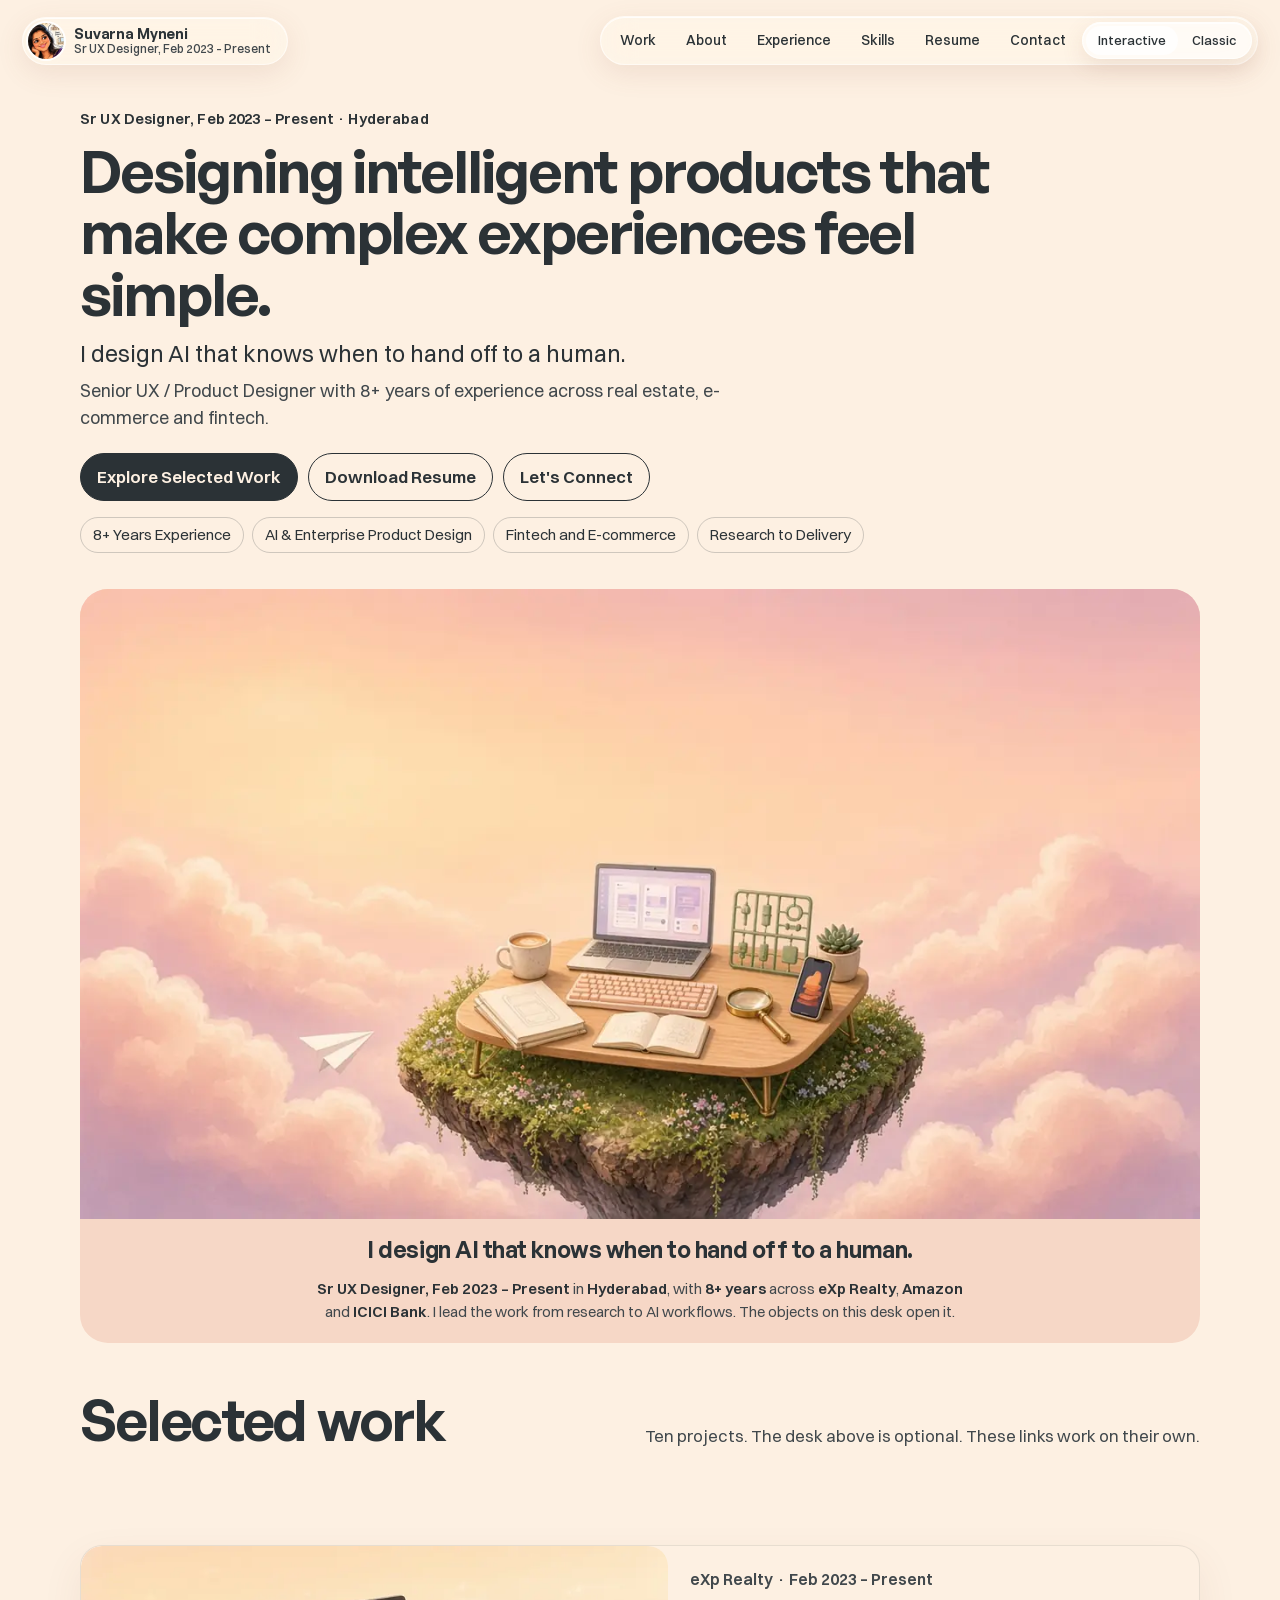
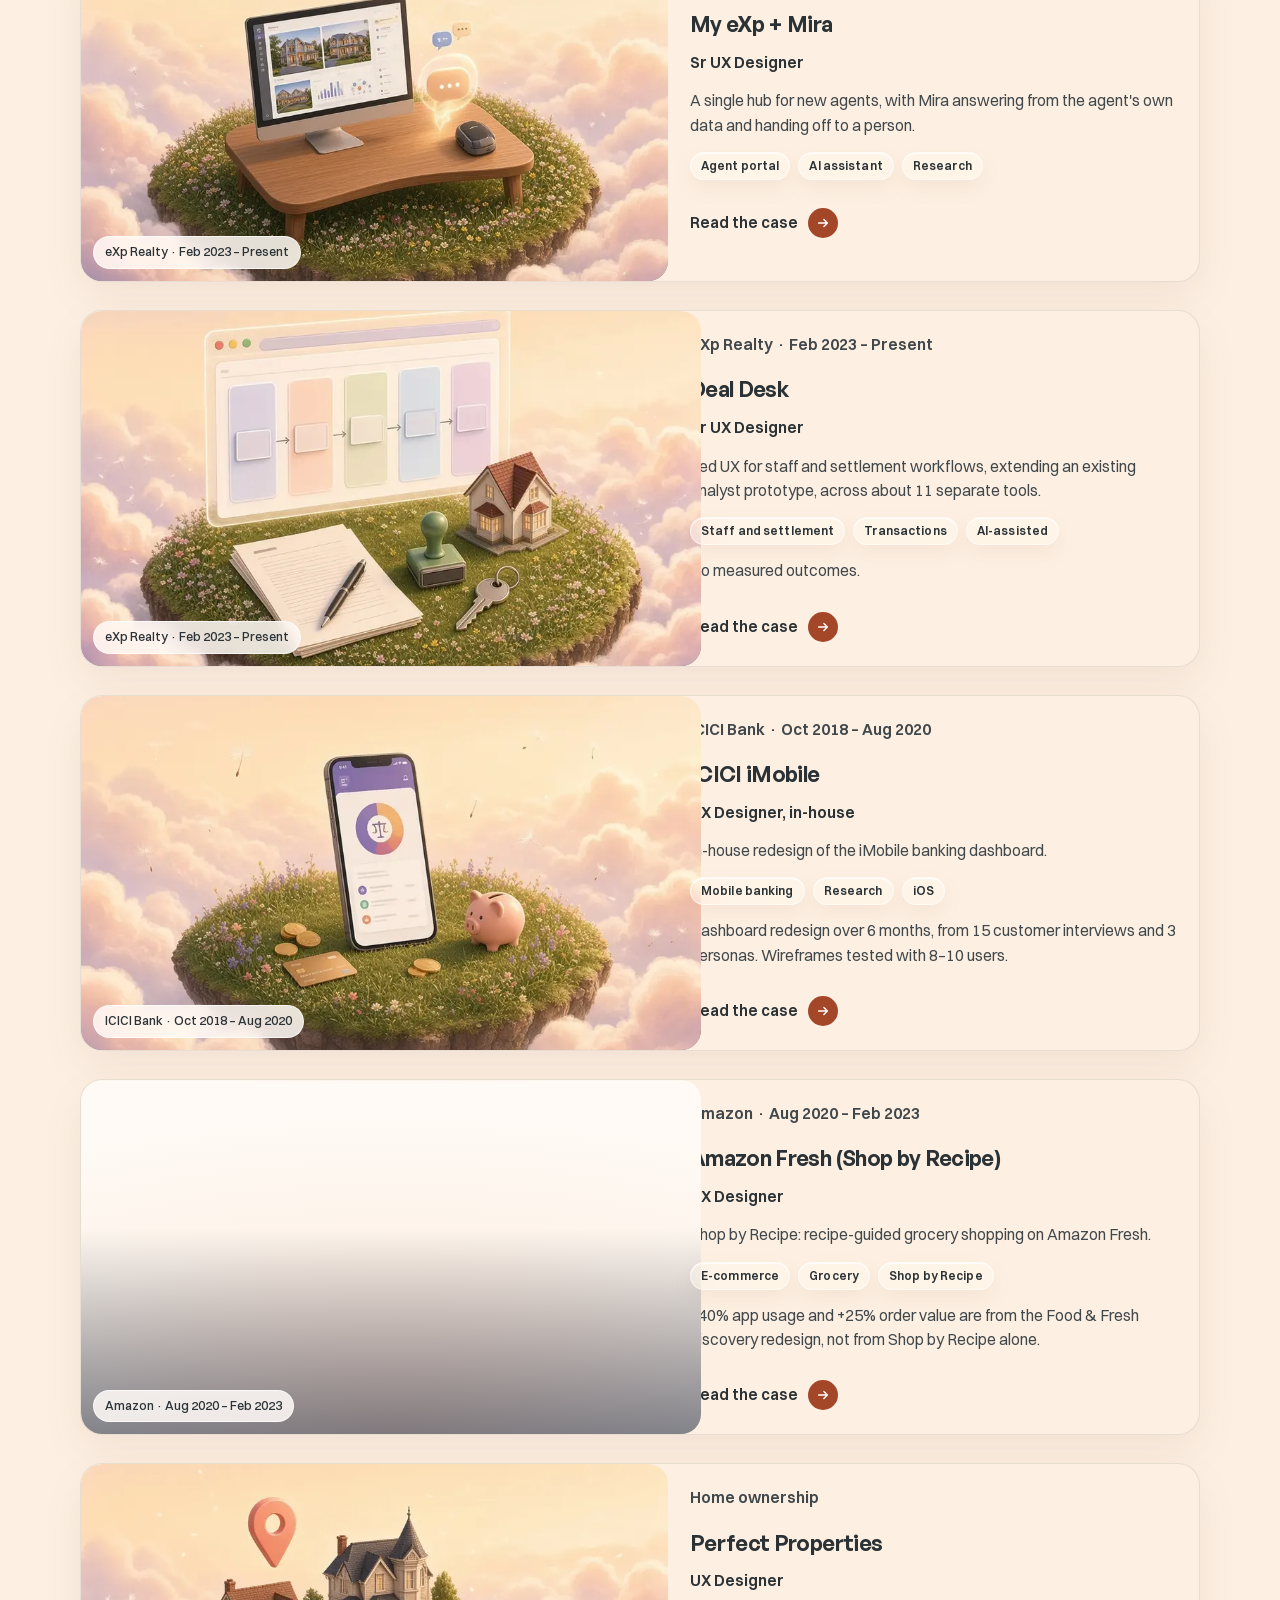
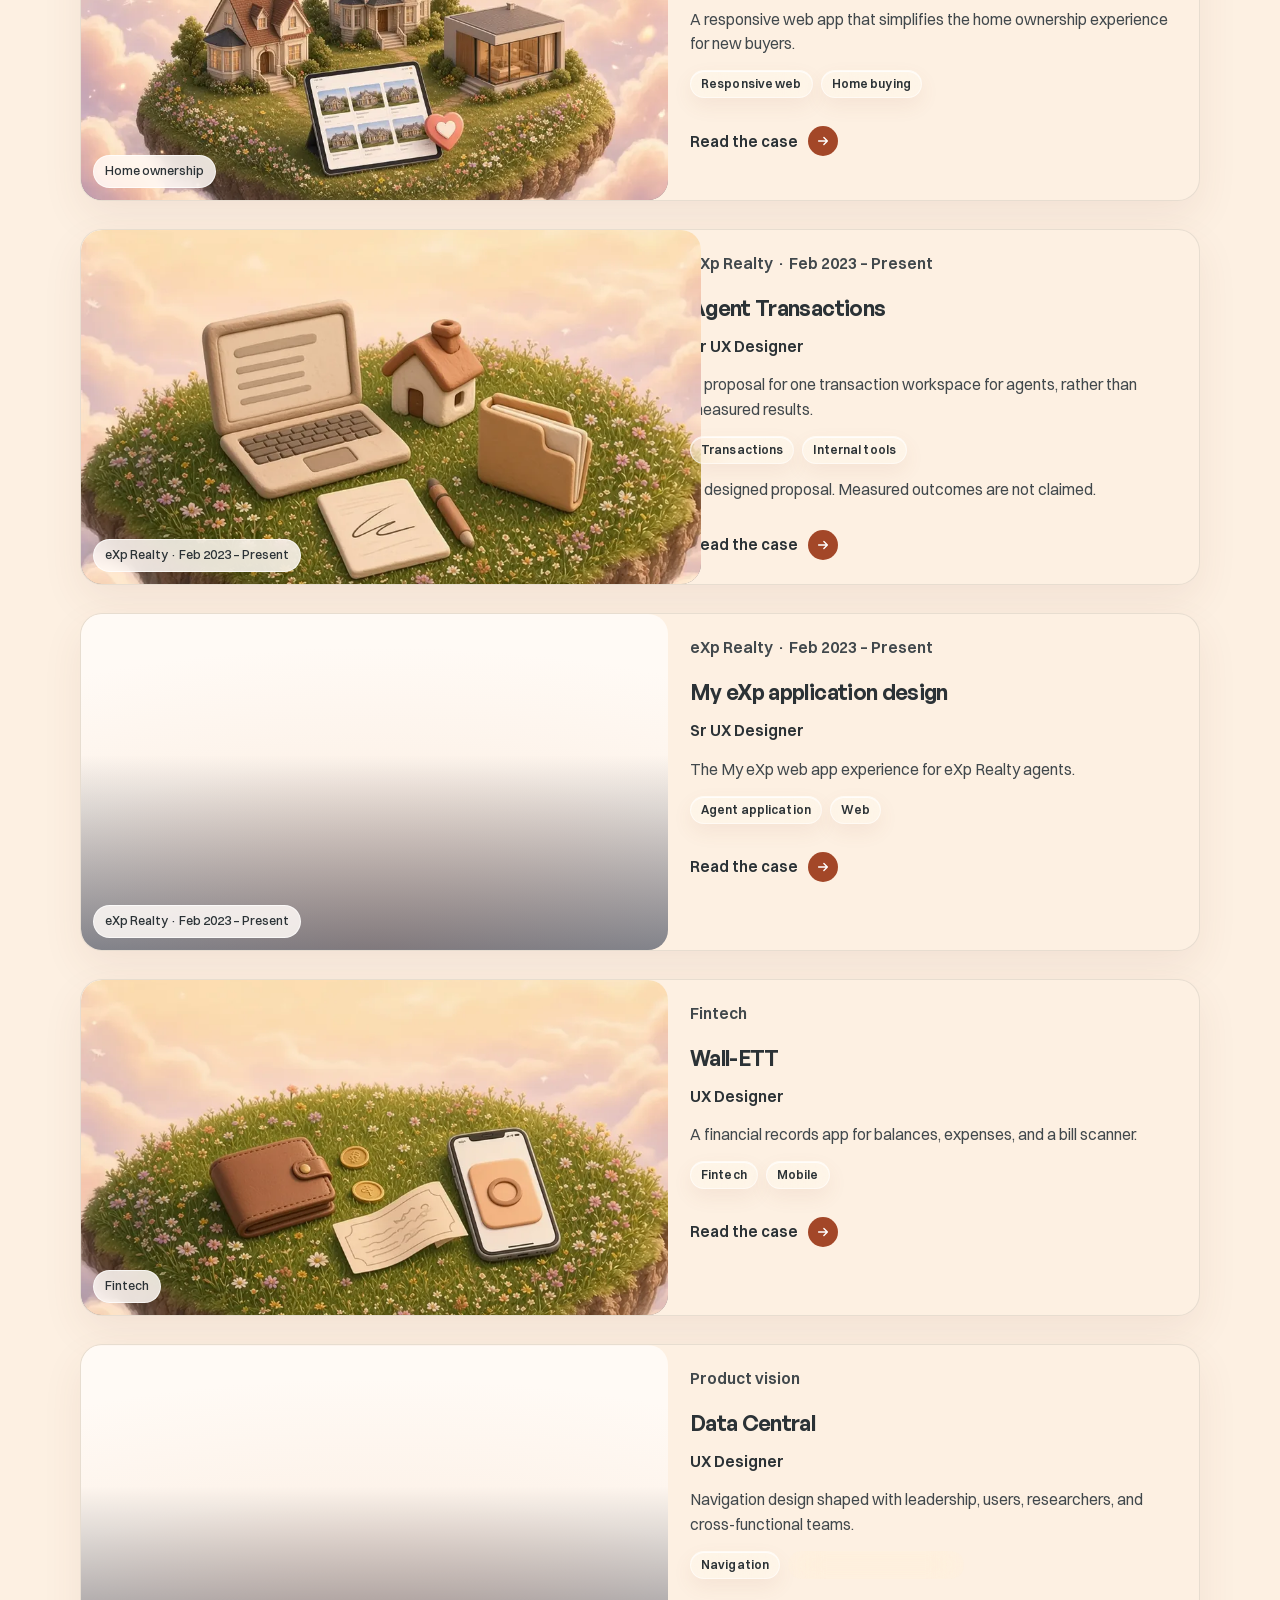
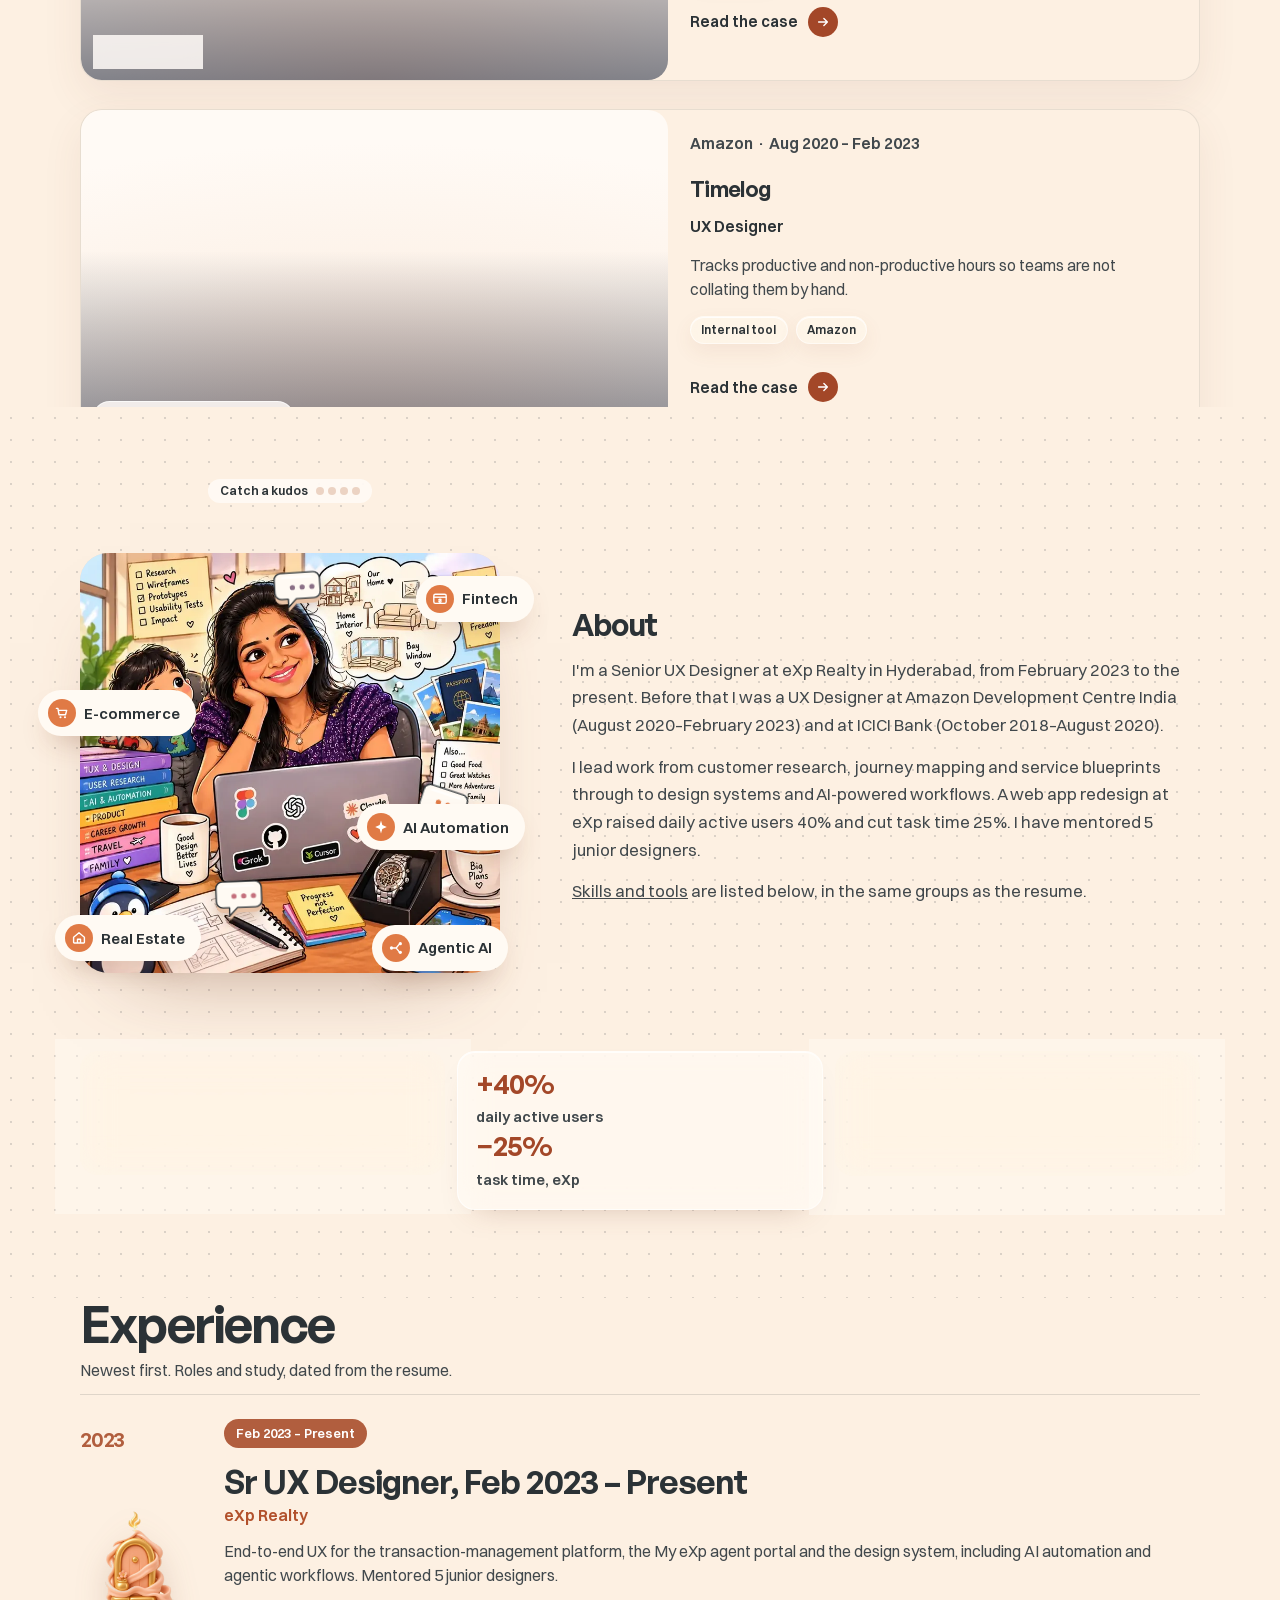
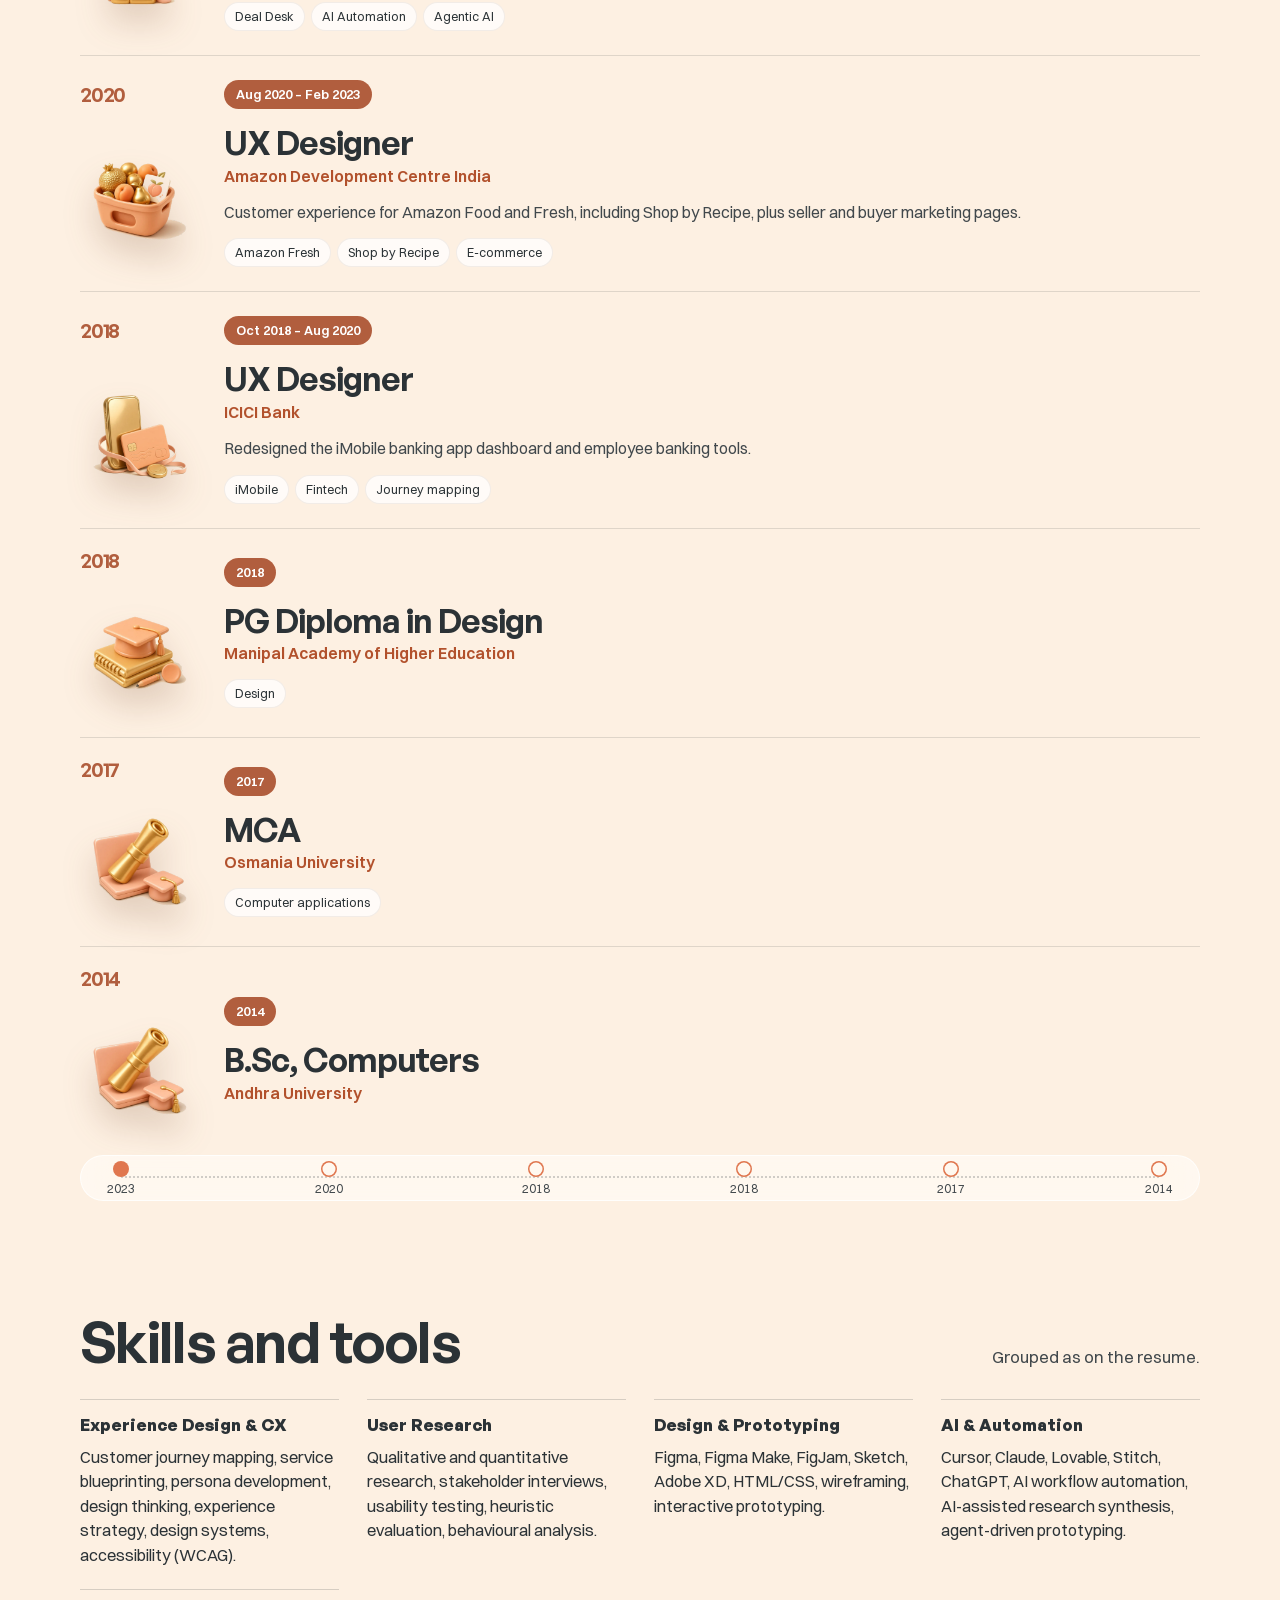
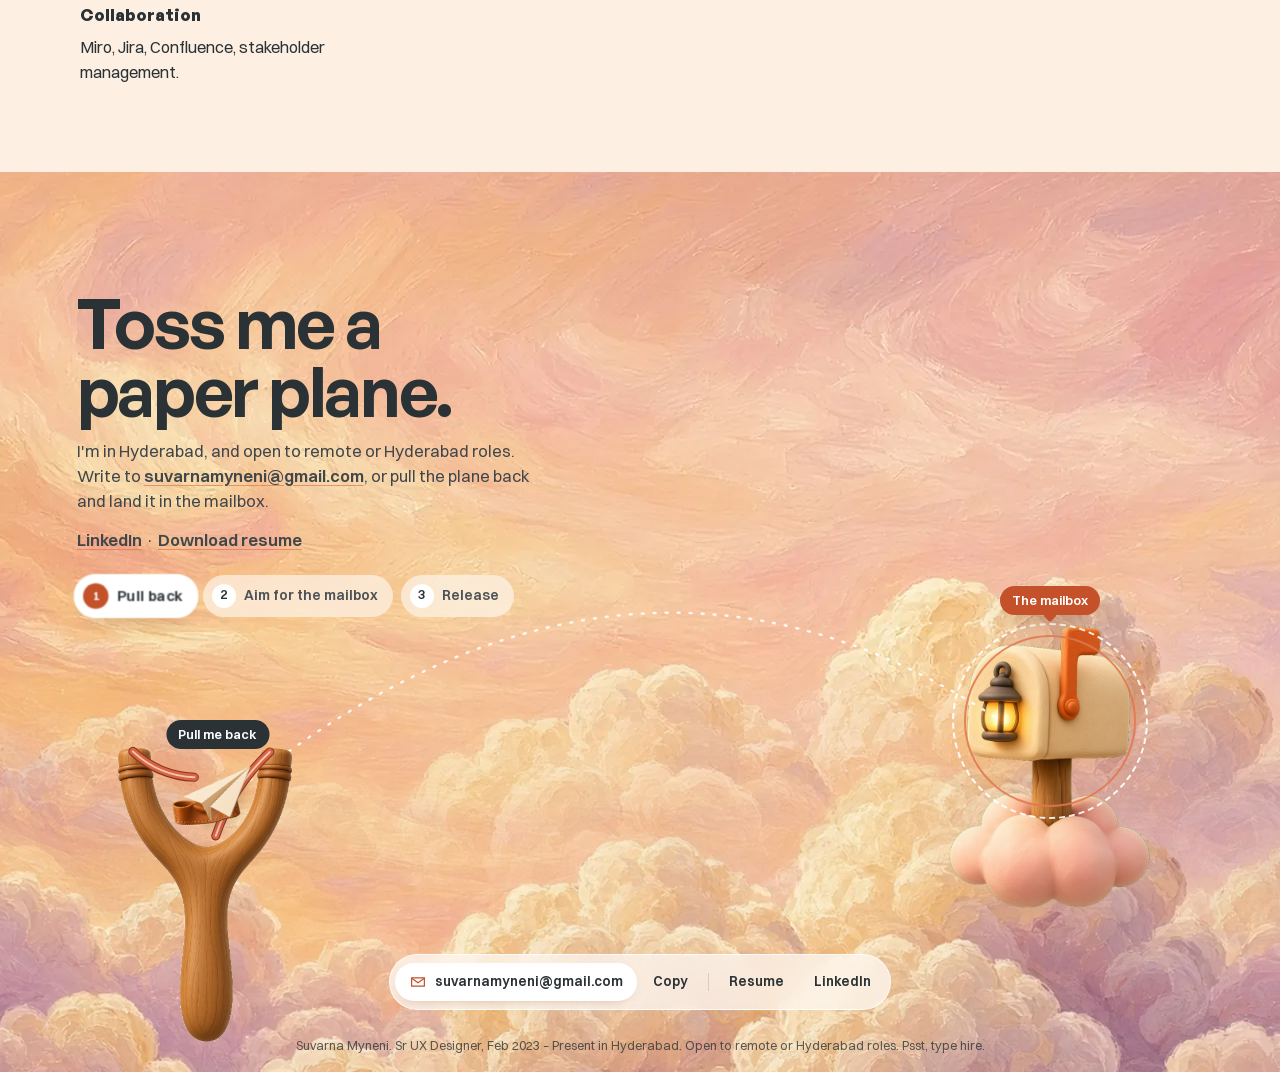
==== commit 71594303: "Keep the desk inside its own section. Stop the laptop zoom and the experience pin from covering the " ====
--- a/index.html
+++ b/index.html
@@ -1,5 +1,5 @@
 <!DOCTYPE html>
-<html lang="en">
+<html lang="en" class="is-editorial">
 <head>
   <meta charset="utf-8">
   <meta name="viewport" content="width=device-width, initial-scale=1">
@@ -165,19 +165,12 @@
       var root = document.documentElement;
       var reduce = window.matchMedia("(prefers-reduced-motion: reduce)").matches;
       var stack = window.matchMedia("(max-width: 900px), (pointer: coarse)").matches;
+      root.classList.add("is-editorial");
       root.classList.toggle("is-stack", stack || reduce);
-      root.classList.toggle("has-rail", !stack && !reduce);
-      if (reduce || stack) root.classList.add("is-path-snap");
+      root.classList.remove("has-zoom");
+      root.classList.toggle("has-rail", false);
       if (!reduce) root.classList.add("has-motion");
-      if (reduce || stack) {
-        root.classList.add("ready");
-        return;
-      }
-      var screens = 1.35;
-      root.classList.add("has-zoom");
-      root.style.setProperty("--vh", window.innerHeight + "px");
-      root.style.setProperty("--spacer", (screens + 1) * window.innerHeight + "px");
-      setTimeout(function () { root.classList.add("ready"); }, 1600);
+      root.classList.add("ready");
     })();
   </script>
 </head>
@@ -557,122 +550,6 @@
       </div>
     </section>
 
-    <section class="panel" id="path" aria-labelledby="path-heading">
-      <div class="path-pin">
-        <div class="path-stick">
-          <div class="path-head">
-            <h2 id="path-heading">Experience</h2>
-            <p class="path-sub">Newest first. Roles and study, dated from the resume.</p>
-          </div>
-          <div class="path-track" id="path-track">
-            <svg class="path-weave" aria-hidden="true"></svg>
-            <div class="path-plane" aria-hidden="true">
-              <svg viewBox="0 0 32 32"><path d="M2 16 L28 4 L18 16 L28 28 Z" fill="#fffaf3" stroke="#2b3236" stroke-width="1.4" stroke-linejoin="round"/><path d="M2 16 L28 4 L18 16 Z" fill="#f4a98f" stroke="#2b3236" stroke-width="1.4" stroke-linejoin="round"/></svg>
-            </div>
-            <article class="path-ep">
-              <span class="path-yr" aria-hidden="true">2023</span>
-              <div class="path-art">
-                <picture><source type="image/webp" srcset="assets/art/path-stage-2026.webp"><img src="assets/art/path-stage-2026.jpg" alt="Glossy gold house wrapped in peach clay, with a small spark." width="800" height="800" loading="lazy" decoding="async"></picture>
-              </div>
-              <div class="path-copy">
-                <p class="path-when">Feb 2023 – Present</p>
-                <h3>Sr UX Designer, Feb 2023 – Present</h3>
-                <p class="path-org">eXp Realty</p>
-                <p class="path-desc">End-to-end UX for the transaction-management platform, the My eXp agent portal and the design system, including AI automation and agentic workflows. Mentored 5 junior designers.</p>
-                <ul class="path-tags">
-                  <li>Deal Desk</li>
-                  <li>AI Automation</li>
-                  <li>Agentic AI</li>
-                </ul>
-              </div>
-            </article>
-            <article class="path-ep">
-              <span class="path-yr" aria-hidden="true">2020</span>
-              <div class="path-art">
-                <picture><source type="image/webp" srcset="assets/art/path-stage-2023.webp"><img src="assets/art/path-stage-2023.jpg" alt="Glossy peach basket of gold fruit with a recipe card." width="800" height="800" loading="lazy" decoding="async"></picture>
-              </div>
-              <div class="path-copy">
-                <p class="path-when">Aug 2020 – Feb 2023</p>
-                <h3>UX Designer</h3>
-                <p class="path-org">Amazon Development Centre India</p>
-                <p class="path-desc">Customer experience for Amazon Food and Fresh, including Shop by Recipe, plus seller and buyer marketing pages.</p>
-                <ul class="path-tags">
-                  <li>Amazon Fresh</li>
-                  <li>Shop by Recipe</li>
-                  <li>E-commerce</li>
-                </ul>
-              </div>
-            </article>
-            <article class="path-ep" id="path-icici">
-              <span class="path-yr" aria-hidden="true">2018</span>
-              <div class="path-art">
-                <picture><source type="image/webp" srcset="assets/art/path-stage-2020.webp"><img src="assets/art/path-stage-2020.jpg" alt="Glossy gold phone, peach bank card, and a coin." width="800" height="800" loading="lazy" decoding="async"></picture>
-              </div>
-              <div class="path-copy">
-                <p class="path-when">Oct 2018 – Aug 2020</p>
-                <h3>UX Designer</h3>
-                <p class="path-org">ICICI Bank</p>
-                <p class="path-desc">Redesigned the iMobile banking app dashboard and employee banking tools.</p>
-                <ul class="path-tags">
-                  <li>iMobile</li>
-                  <li>Fintech</li>
-                  <li>Journey mapping</li>
-                </ul>
-              </div>
-            </article>
-            <article class="path-ep">
-              <span class="path-yr" aria-hidden="true">2018</span>
-              <div class="path-art">
-                <picture><source type="image/webp" srcset="assets/art/path-stage-2018.webp"><img src="assets/art/path-stage-2018.jpg" alt="Glossy peach graduation cap on a gold sketchbook." width="800" height="800" loading="lazy" decoding="async"></picture>
-              </div>
-              <div class="path-copy">
-                <p class="path-when">2018</p>
-                <h3>PG Diploma in Design</h3>
-                <p class="path-org">Manipal Academy of Higher Education</p>
-                <ul class="path-tags">
-                  <li>Design</li>
-                </ul>
-              </div>
-            </article>
-            <article class="path-ep">
-              <span class="path-yr" aria-hidden="true">2017</span>
-              <div class="path-art">
-                <picture><source type="image/webp" srcset="assets/art/path-stage-2017.webp"><img src="assets/art/path-stage-2017.jpg" alt="Glossy gold diploma beside a peach laptop." width="800" height="800" loading="lazy" decoding="async"></picture>
-              </div>
-              <div class="path-copy">
-                <p class="path-when">2017</p>
-                <h3>MCA</h3>
-                <p class="path-org">Osmania University</p>
-                <ul class="path-tags">
-                  <li>Computer applications</li>
-                </ul>
-              </div>
-            </article>
-            <article class="path-ep">
-              <span class="path-yr" aria-hidden="true">2014</span>
-              <div class="path-art">
-                <picture><source type="image/webp" srcset="assets/art/path-stage-2017.webp"><img src="assets/art/path-stage-2017.jpg" alt="" width="800" height="800" loading="lazy" decoding="async"></picture>
-              </div>
-              <div class="path-copy">
-                <p class="path-when">2014</p>
-                <h3>B.Sc, Computers</h3>
-                <p class="path-org">Andhra University</p>
-              </div>
-            </article>
-          </div>
-          <nav class="path-scrub" aria-label="Path years">
-            <div class="path-scrub-line" aria-hidden="true"><span class="path-scrub-fill"></span></div>
-            <button type="button" aria-current="true" aria-label="Sr UX Designer, Feb 2023 – Present, eXp Realty"><i aria-hidden="true"></i><span>2023</span></button>
-            <button type="button" aria-label="Aug 2020 – Feb 2023, UX Designer, Amazon Development Centre India"><i aria-hidden="true"></i><span>2020</span></button>
-            <button type="button" aria-label="Oct 2018 – Aug 2020, UX Designer, ICICI Bank"><i aria-hidden="true"></i><span>2018</span></button>
-            <button type="button" aria-label="2018, PG Diploma in Design, Manipal Academy of Higher Education"><i aria-hidden="true"></i><span>2018</span></button>
-            <button type="button" aria-label="2017, MCA, Osmania University"><i aria-hidden="true"></i><span>2017</span></button>
-            <button type="button" aria-label="2014, B.Sc Computers, Andhra University"><i aria-hidden="true"></i><span>2014</span></button>
-          </nav>
-        </div>
-      </div>
-    </section>
-
     <section class="panel" id="about" aria-labelledby="about-heading">
       <div class="wrap about-stage">
         <div class="about-grid">
@@ -722,6 +599,122 @@
           </li>
         </ul>
         <div id="kudos-mount" hidden></div>
+      </div>
+    </section>
+
+    <section class="panel" id="path" aria-labelledby="path-heading">
+      <div class="path-pin">
+        <div class="path-stick">
+          <div class="path-head">
+            <h2 id="path-heading">Experience</h2>
+            <p class="path-sub">Newest first. Roles and study, dated from the resume.</p>
+          </div>
+          <div class="path-track" id="path-track">
+            <svg class="path-weave" aria-hidden="true"></svg>
+            <div class="path-plane" aria-hidden="true">
+              <svg viewBox="0 0 32 32"><path d="M2 16 L28 4 L18 16 L28 28 Z" fill="#fffaf3" stroke="#2b3236" stroke-width="1.4" stroke-linejoin="round"/><path d="M2 16 L28 4 L18 16 Z" fill="#f4a98f" stroke="#2b3236" stroke-width="1.4" stroke-linejoin="round"/></svg>
+            </div>
+            <article class="path-ep">
+              <span class="path-yr" aria-hidden="true">2023</span>
+              <div class="path-art">
+                <picture><source type="image/webp" srcset="assets/art/path-stage-2026.webp"><img src="assets/art/path-stage-2026.jpg" alt="Glossy gold house wrapped in peach clay, with a small spark." width="800" height="800" loading="lazy" decoding="async"></picture>
+              </div>
+              <div class="path-copy">
+                <p class="path-when">Feb 2023 – Present</p>
+                <h3>Sr UX Designer, Feb 2023 – Present</h3>
+                <p class="path-org">eXp Realty</p>
+                <p class="path-desc">End-to-end UX for the transaction-management platform, the My eXp agent portal and the design system, including AI automation and agentic workflows. Mentored 5 junior designers.</p>
+                <ul class="path-tags">
+                  <li>Deal Desk</li>
+                  <li>AI Automation</li>
+                  <li>Agentic AI</li>
+                </ul>
+              </div>
+            </article>
+            <article class="path-ep">
+              <span class="path-yr" aria-hidden="true">2020</span>
+              <div class="path-art">
+                <picture><source type="image/webp" srcset="assets/art/path-stage-2023.webp"><img src="assets/art/path-stage-2023.jpg" alt="Glossy peach basket of gold fruit with a recipe card." width="800" height="800" loading="lazy" decoding="async"></picture>
+              </div>
+              <div class="path-copy">
+                <p class="path-when">Aug 2020 – Feb 2023</p>
+                <h3>UX Designer</h3>
+                <p class="path-org">Amazon Development Centre India</p>
+                <p class="path-desc">Customer experience for Amazon Food and Fresh, including Shop by Recipe, plus seller and buyer marketing pages.</p>
+                <ul class="path-tags">
+                  <li>Amazon Fresh</li>
+                  <li>Shop by Recipe</li>
+                  <li>E-commerce</li>
+                </ul>
+              </div>
+            </article>
+            <article class="path-ep" id="path-icici">
+              <span class="path-yr" aria-hidden="true">2018</span>
+              <div class="path-art">
+                <picture><source type="image/webp" srcset="assets/art/path-stage-2020.webp"><img src="assets/art/path-stage-2020.jpg" alt="Glossy gold phone, peach bank card, and a coin." width="800" height="800" loading="lazy" decoding="async"></picture>
+              </div>
+              <div class="path-copy">
+                <p class="path-when">Oct 2018 – Aug 2020</p>
+                <h3>UX Designer</h3>
+                <p class="path-org">ICICI Bank</p>
+                <p class="path-desc">Redesigned the iMobile banking app dashboard and employee banking tools.</p>
+                <ul class="path-tags">
+                  <li>iMobile</li>
+                  <li>Fintech</li>
+                  <li>Journey mapping</li>
+                </ul>
+              </div>
+            </article>
+            <article class="path-ep">
+              <span class="path-yr" aria-hidden="true">2018</span>
+              <div class="path-art">
+                <picture><source type="image/webp" srcset="assets/art/path-stage-2018.webp"><img src="assets/art/path-stage-2018.jpg" alt="Glossy peach graduation cap on a gold sketchbook." width="800" height="800" loading="lazy" decoding="async"></picture>
+              </div>
+              <div class="path-copy">
+                <p class="path-when">2018</p>
+                <h3>PG Diploma in Design</h3>
+                <p class="path-org">Manipal Academy of Higher Education</p>
+                <ul class="path-tags">
+                  <li>Design</li>
+                </ul>
+              </div>
+            </article>
+            <article class="path-ep">
+              <span class="path-yr" aria-hidden="true">2017</span>
+              <div class="path-art">
+                <picture><source type="image/webp" srcset="assets/art/path-stage-2017.webp"><img src="assets/art/path-stage-2017.jpg" alt="Glossy gold diploma beside a peach laptop." width="800" height="800" loading="lazy" decoding="async"></picture>
+              </div>
+              <div class="path-copy">
+                <p class="path-when">2017</p>
+                <h3>MCA</h3>
+                <p class="path-org">Osmania University</p>
+                <ul class="path-tags">
+                  <li>Computer applications</li>
+                </ul>
+              </div>
+            </article>
+            <article class="path-ep">
+              <span class="path-yr" aria-hidden="true">2014</span>
+              <div class="path-art">
+                <picture><source type="image/webp" srcset="assets/art/path-stage-2017.webp"><img src="assets/art/path-stage-2017.jpg" alt="" width="800" height="800" loading="lazy" decoding="async"></picture>
+              </div>
+              <div class="path-copy">
+                <p class="path-when">2014</p>
+                <h3>B.Sc, Computers</h3>
+                <p class="path-org">Andhra University</p>
+              </div>
+            </article>
+          </div>
+          <nav class="path-scrub" aria-label="Path years">
+            <div class="path-scrub-line" aria-hidden="true"><span class="path-scrub-fill"></span></div>
+            <button type="button" aria-current="true" aria-label="Sr UX Designer, Feb 2023 – Present, eXp Realty"><i aria-hidden="true"></i><span>2023</span></button>
+            <button type="button" aria-label="Aug 2020 – Feb 2023, UX Designer, Amazon Development Centre India"><i aria-hidden="true"></i><span>2020</span></button>
+            <button type="button" aria-label="Oct 2018 – Aug 2020, UX Designer, ICICI Bank"><i aria-hidden="true"></i><span>2018</span></button>
+            <button type="button" aria-label="2018, PG Diploma in Design, Manipal Academy of Higher Education"><i aria-hidden="true"></i><span>2018</span></button>
+            <button type="button" aria-label="2017, MCA, Osmania University"><i aria-hidden="true"></i><span>2017</span></button>
+            <button type="button" aria-label="2014, B.Sc Computers, Andhra University"><i aria-hidden="true"></i><span>2014</span></button>
+          </nav>
+        </div>
       </div>
     </section>
 
--- a/css/round4.css
+++ b/css/round4.css
@@ -3886,3 +3886,178 @@
     font-size: clamp(1.85rem, 8.4vw, 2.35rem);
   }
 }
+
+/* The desk is one picture in the page. It does not pin, zoom, or cover later sections. */
+
+html.is-editorial {
+  scroll-padding-top: 96px;
+}
+
+html.is-editorial .hero-spacer,
+html.is-editorial .unfold,
+html.is-editorial .veil,
+html.is-editorial .seed-field,
+html.is-editorial .hover-hint,
+html.is-editorial .scroll-pill,
+html.is-editorial .mobile-top-fade,
+html.is-editorial .mode-switch-dock {
+  display: none !important;
+}
+
+html.is-editorial .nav-menu .mode-switch-menu {
+  display: flex;
+}
+
+html.is-editorial .hero-stage {
+  position: relative !important;
+  inset: auto !important;
+  z-index: 0;
+  width: min(1120px, calc(100% - 40px));
+  height: auto !important;
+  min-height: 0 !important;
+  margin: 0 auto 48px;
+  overflow: hidden;
+  border-radius: 28px;
+  background: #f6d7c6;
+}
+
+html.is-editorial .scene,
+html.is-editorial .scene-bob,
+html.is-editorial .scene-tilt,
+html.is-editorial .scene-shift,
+html.is-editorial .scene picture,
+html.is-editorial .scene img {
+  position: relative !important;
+  inset: auto !important;
+  display: block;
+  width: 100% !important;
+  height: auto !important;
+  max-width: none;
+  transform: none !important;
+  animation: none !important;
+}
+
+html.is-editorial .scene img {
+  object-fit: cover;
+  object-position: center 78%;
+  aspect-ratio: 16 / 9;
+}
+
+html.is-editorial .hotspots {
+  position: absolute;
+  inset: 0;
+}
+
+html.is-editorial .hero-copy {
+  position: relative !important;
+  inset: auto !important;
+  top: auto !important;
+  width: auto !important;
+  padding: 16px 20px 20px;
+  transform: none !important;
+  pointer-events: auto;
+}
+
+html.is-editorial .hero-copy .hero-desk-title {
+  font-size: clamp(1.15rem, 2vw, 1.45rem) !important;
+  max-width: 28em;
+}
+
+html.is-editorial #path .path-pin,
+html.is-editorial #path .path-stick {
+  display: block !important;
+  height: auto !important;
+  max-height: none !important;
+  overflow: visible !important;
+  padding: 0 !important;
+}
+
+html.is-editorial #path .path-head,
+html.is-editorial #path .path-scrub {
+  position: relative !important;
+  top: auto !important;
+  left: auto !important;
+  right: auto !important;
+  bottom: auto !important;
+  transform: none !important;
+  width: min(1120px, calc(100% - 40px));
+  height: auto !important;
+  margin: 0 auto;
+}
+
+html.is-editorial #path .path-track {
+  display: flex !important;
+  flex-direction: column !important;
+  width: min(1120px, calc(100% - 40px)) !important;
+  height: auto !important;
+  margin: 12px auto 0 !important;
+  padding: 0 !important;
+  overflow: visible !important;
+  transform: none !important;
+}
+
+html.is-editorial #path .path-ep {
+  display: grid !important;
+  grid-template-columns: 120px minmax(0, 1fr) !important;
+  align-items: center;
+  gap: 24px;
+  flex: none !important;
+  width: auto !important;
+  height: auto !important;
+  padding: 24px 0 !important;
+  overflow: visible !important;
+  border-top: 1px solid rgba(43, 50, 54, 0.14);
+  scroll-margin-top: 110px;
+}
+
+html.is-editorial #path .path-yr,
+html.is-editorial #path .path-art {
+  grid-column: 1;
+}
+
+html.is-editorial #path .path-copy {
+  grid-column: 2;
+  grid-row: 1 / span 2;
+}
+
+html.is-editorial #path .path-art,
+html.is-editorial #path .path-art img {
+  width: 120px !important;
+  height: 120px !important;
+  margin: 0 !important;
+  object-fit: contain;
+}
+
+html.is-editorial #path .path-yr {
+  position: static !important;
+  font-size: 1.25rem !important;
+  color: #b15e3e !important;
+  -webkit-text-stroke: 0 !important;
+}
+
+html.is-editorial #path .path-copy {
+  max-width: none !important;
+  width: auto !important;
+  padding: 0 !important;
+}
+
+html.is-editorial #path .path-weave,
+html.is-editorial #path .path-plane {
+  display: none !important;
+}
+
+@media (max-width: 700px) {
+  html.is-editorial #path .path-ep {
+    grid-template-columns: 1fr !important;
+  }
+
+  html.is-editorial #path .path-copy {
+    grid-column: 1;
+    grid-row: auto;
+  }
+
+  html.is-editorial .scene img {
+    aspect-ratio: 4 / 5;
+    object-position: center 70%;
+  }
+}
--- a/css/round4.css
+++ b/css/round4.css
@@ -3886,3 +3886,178 @@
     font-size: clamp(1.85rem, 8.4vw, 2.35rem);
   }
 }
+
+/* The desk is one picture in the page. It does not pin, zoom, or cover later sections. */
+
+html.is-editorial {
+  scroll-padding-top: 96px;
+}
+
+html.is-editorial .hero-spacer,
+html.is-editorial .unfold,
+html.is-editorial .veil,
+html.is-editorial .seed-field,
+html.is-editorial .hover-hint,
+html.is-editorial .scroll-pill,
+html.is-editorial .mobile-top-fade,
+html.is-editorial .mode-switch-dock {
+  display: none !important;
+}
+
+html.is-editorial .nav-menu .mode-switch-menu {
+  display: flex;
+}
+
+html.is-editorial .hero-stage {
+  position: relative !important;
+  inset: auto !important;
+  z-index: 0;
+  width: min(1120px, calc(100% - 40px));
+  height: auto !important;
+  min-height: 0 !important;
+  margin: 0 auto 48px;
+  overflow: hidden;
+  border-radius: 28px;
+  background: #f6d7c6;
+}
+
+html.is-editorial .scene,
+html.is-editorial .scene-bob,
+html.is-editorial .scene-tilt,
+html.is-editorial .scene-shift,
+html.is-editorial .scene picture,
+html.is-editorial .scene img {
+  position: relative !important;
+  inset: auto !important;
+  display: block;
+  width: 100% !important;
+  height: auto !important;
+  max-width: none;
+  transform: none !important;
+  animation: none !important;
+}
+
+html.is-editorial .scene img {
+  object-fit: cover;
+  object-position: center 78%;
+  aspect-ratio: 16 / 9;
+}
+
+html.is-editorial .hotspots {
+  position: absolute;
+  inset: 0;
+}
+
+html.is-editorial .hero-copy {
+  position: relative !important;
+  inset: auto !important;
+  top: auto !important;
+  width: auto !important;
+  padding: 16px 20px 20px;
+  transform: none !important;
+  pointer-events: auto;
+}
+
+html.is-editorial .hero-copy .hero-desk-title {
+  font-size: clamp(1.15rem, 2vw, 1.45rem) !important;
+  max-width: 28em;
+}
+
+html.is-editorial #path .path-pin,
+html.is-editorial #path .path-stick {
+  display: block !important;
+  height: auto !important;
+  max-height: none !important;
+  overflow: visible !important;
+  padding: 0 !important;
+}
+
+html.is-editorial #path .path-head,
+html.is-editorial #path .path-scrub {
+  position: relative !important;
+  top: auto !important;
+  left: auto !important;
+  right: auto !important;
+  bottom: auto !important;
+  transform: none !important;
+  width: min(1120px, calc(100% - 40px));
+  height: auto !important;
+  margin: 0 auto;
+}
+
+html.is-editorial #path .path-track {
+  display: flex !important;
+  flex-direction: column !important;
+  width: min(1120px, calc(100% - 40px)) !important;
+  height: auto !important;
+  margin: 12px auto 0 !important;
+  padding: 0 !important;
+  overflow: visible !important;
+  transform: none !important;
+}
+
+html.is-editorial #path .path-ep {
+  display: grid !important;
+  grid-template-columns: 120px minmax(0, 1fr) !important;
+  align-items: center;
+  gap: 24px;
+  flex: none !important;
+  width: auto !important;
+  height: auto !important;
+  padding: 24px 0 !important;
+  overflow: visible !important;
+  border-top: 1px solid rgba(43, 50, 54, 0.14);
+  scroll-margin-top: 110px;
+}
+
+html.is-editorial #path .path-yr,
+html.is-editorial #path .path-art {
+  grid-column: 1;
+}
+
+html.is-editorial #path .path-copy {
+  grid-column: 2;
+  grid-row: 1 / span 2;
+}
+
+html.is-editorial #path .path-art,
+html.is-editorial #path .path-art img {
+  width: 120px !important;
+  height: 120px !important;
+  margin: 0 !important;
+  object-fit: contain;
+}
+
+html.is-editorial #path .path-yr {
+  position: static !important;
+  font-size: 1.25rem !important;
+  color: #b15e3e !important;
+  -webkit-text-stroke: 0 !important;
+}
+
+html.is-editorial #path .path-copy {
+  max-width: none !important;
+  width: auto !important;
+  padding: 0 !important;
+}
+
+html.is-editorial #path .path-weave,
+html.is-editorial #path .path-plane {
+  display: none !important;
+}
+
+@media (max-width: 700px) {
+  html.is-editorial #path .path-ep {
+    grid-template-columns: 1fr !important;
+  }
+
+  html.is-editorial #path .path-copy {
+    grid-column: 1;
+    grid-row: auto;
+  }
+
+  html.is-editorial .scene img {
+    aspect-ratio: 4 / 5;
+    object-position: center 70%;
+  }
+}
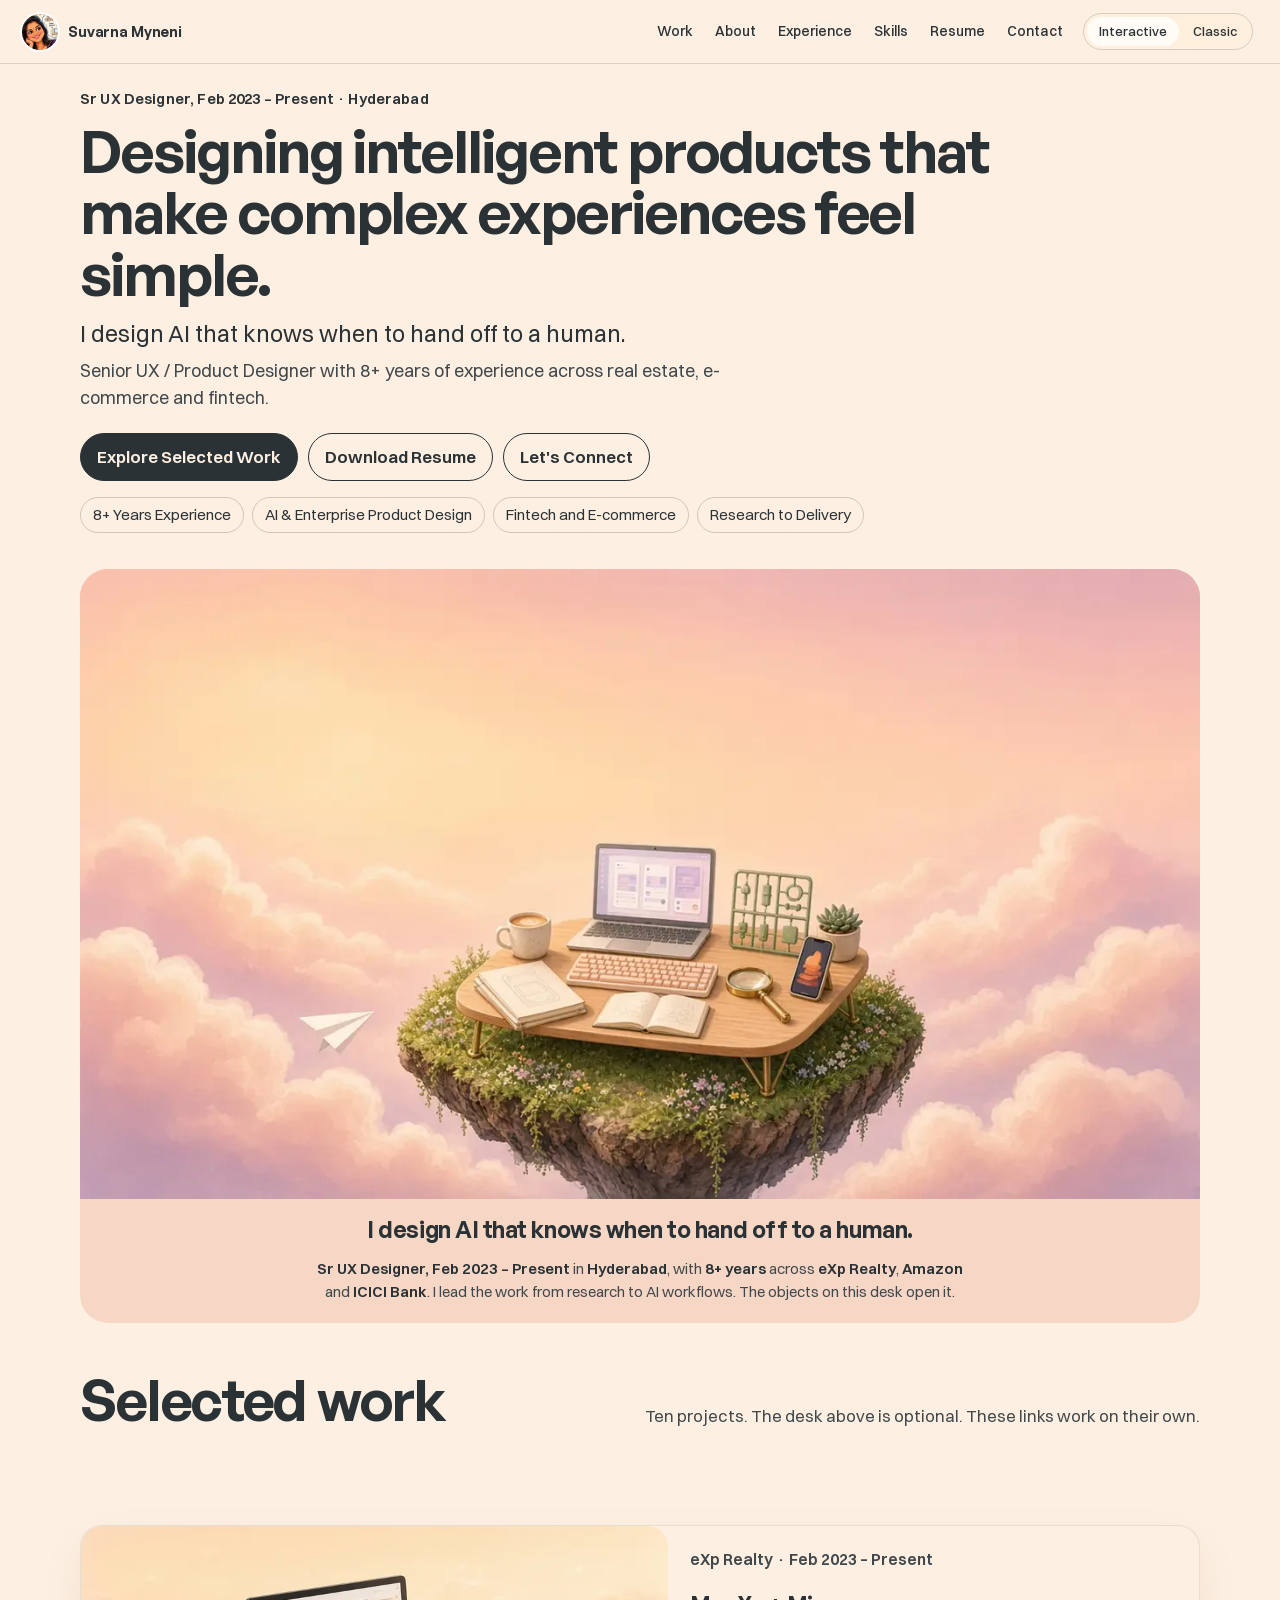
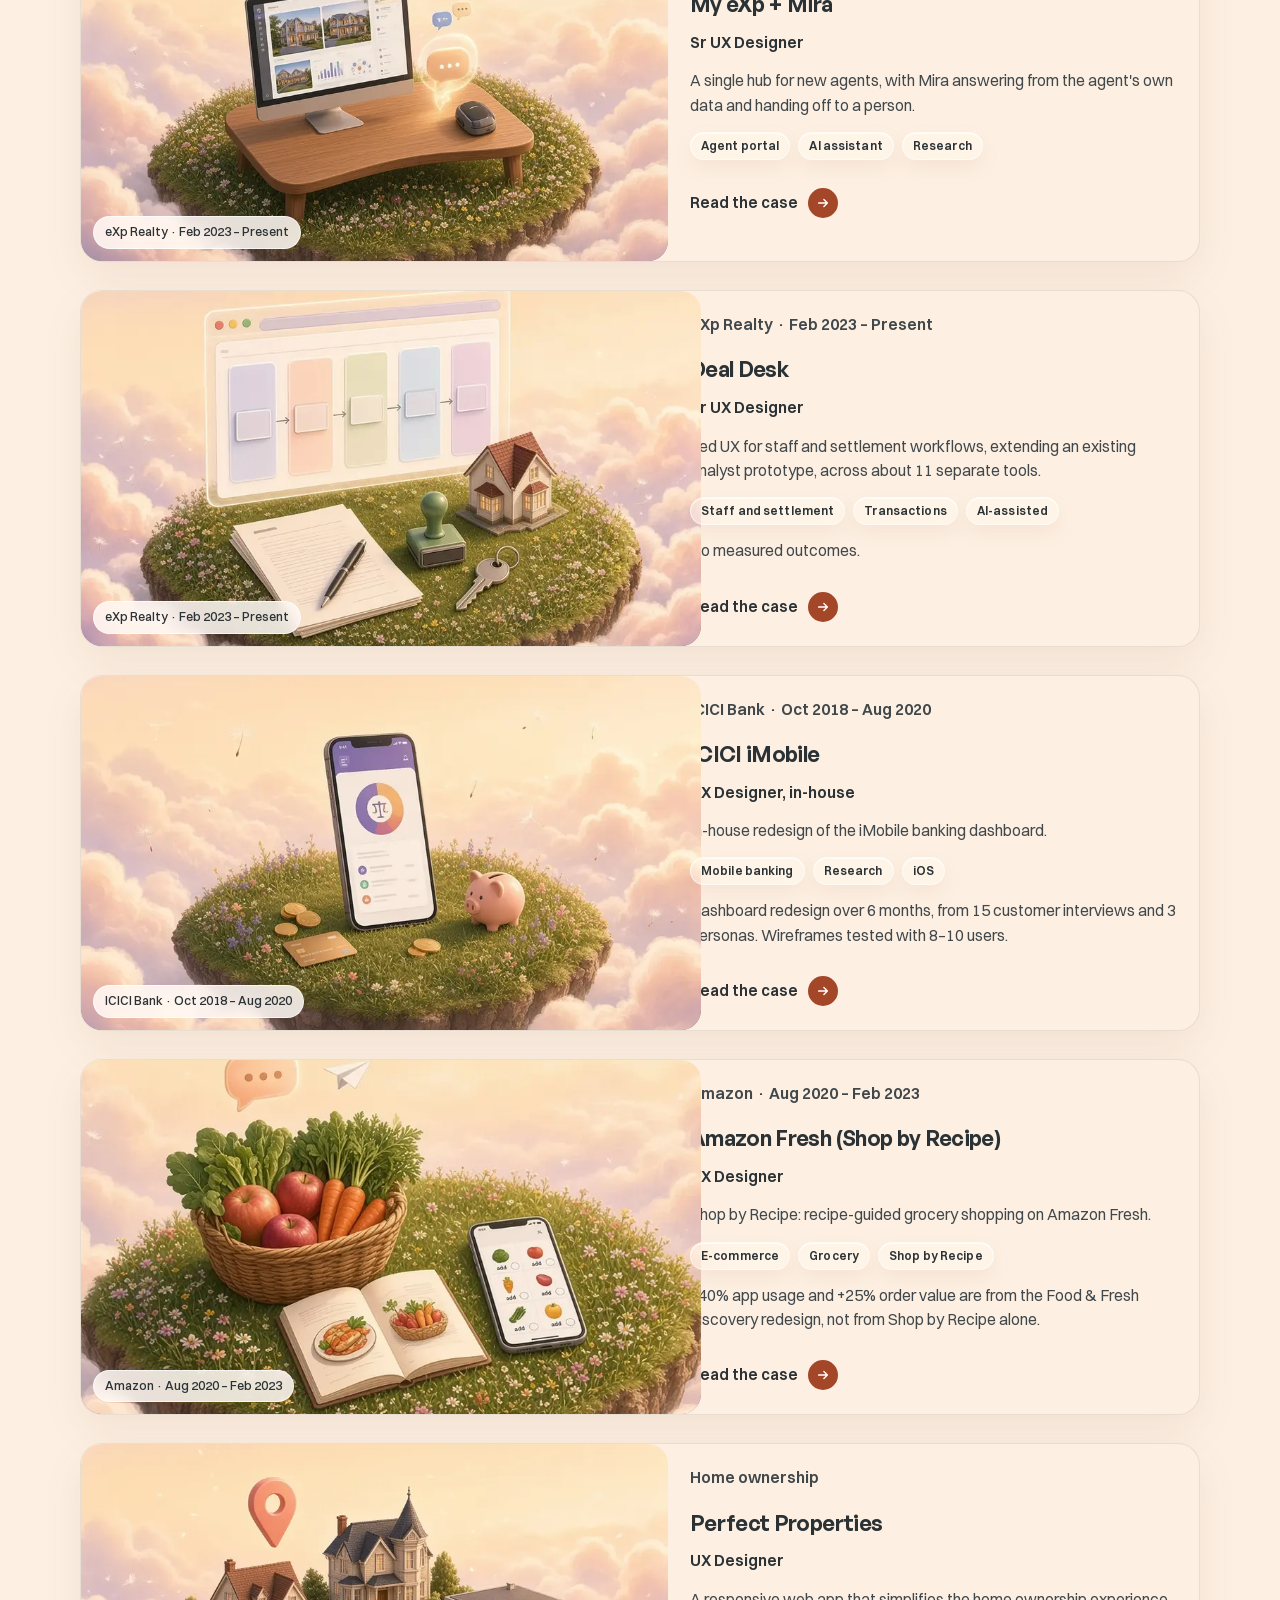
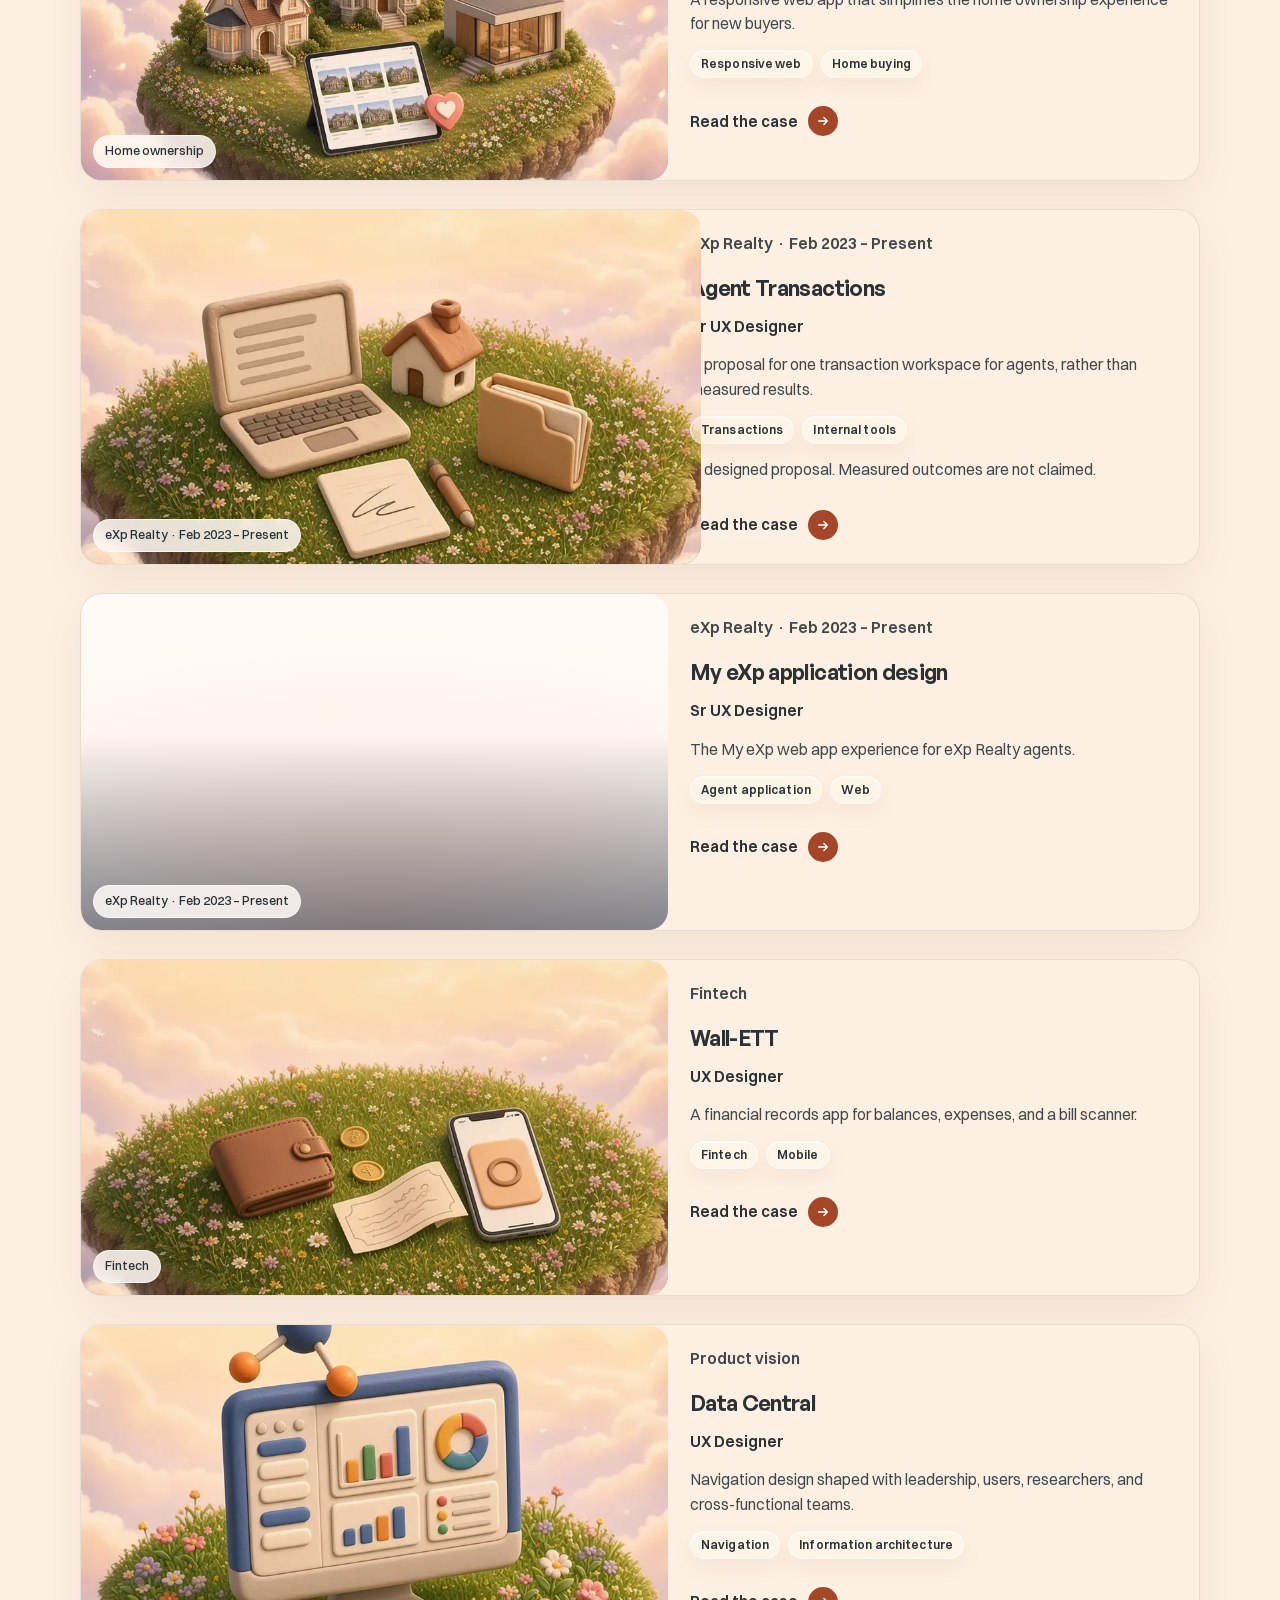
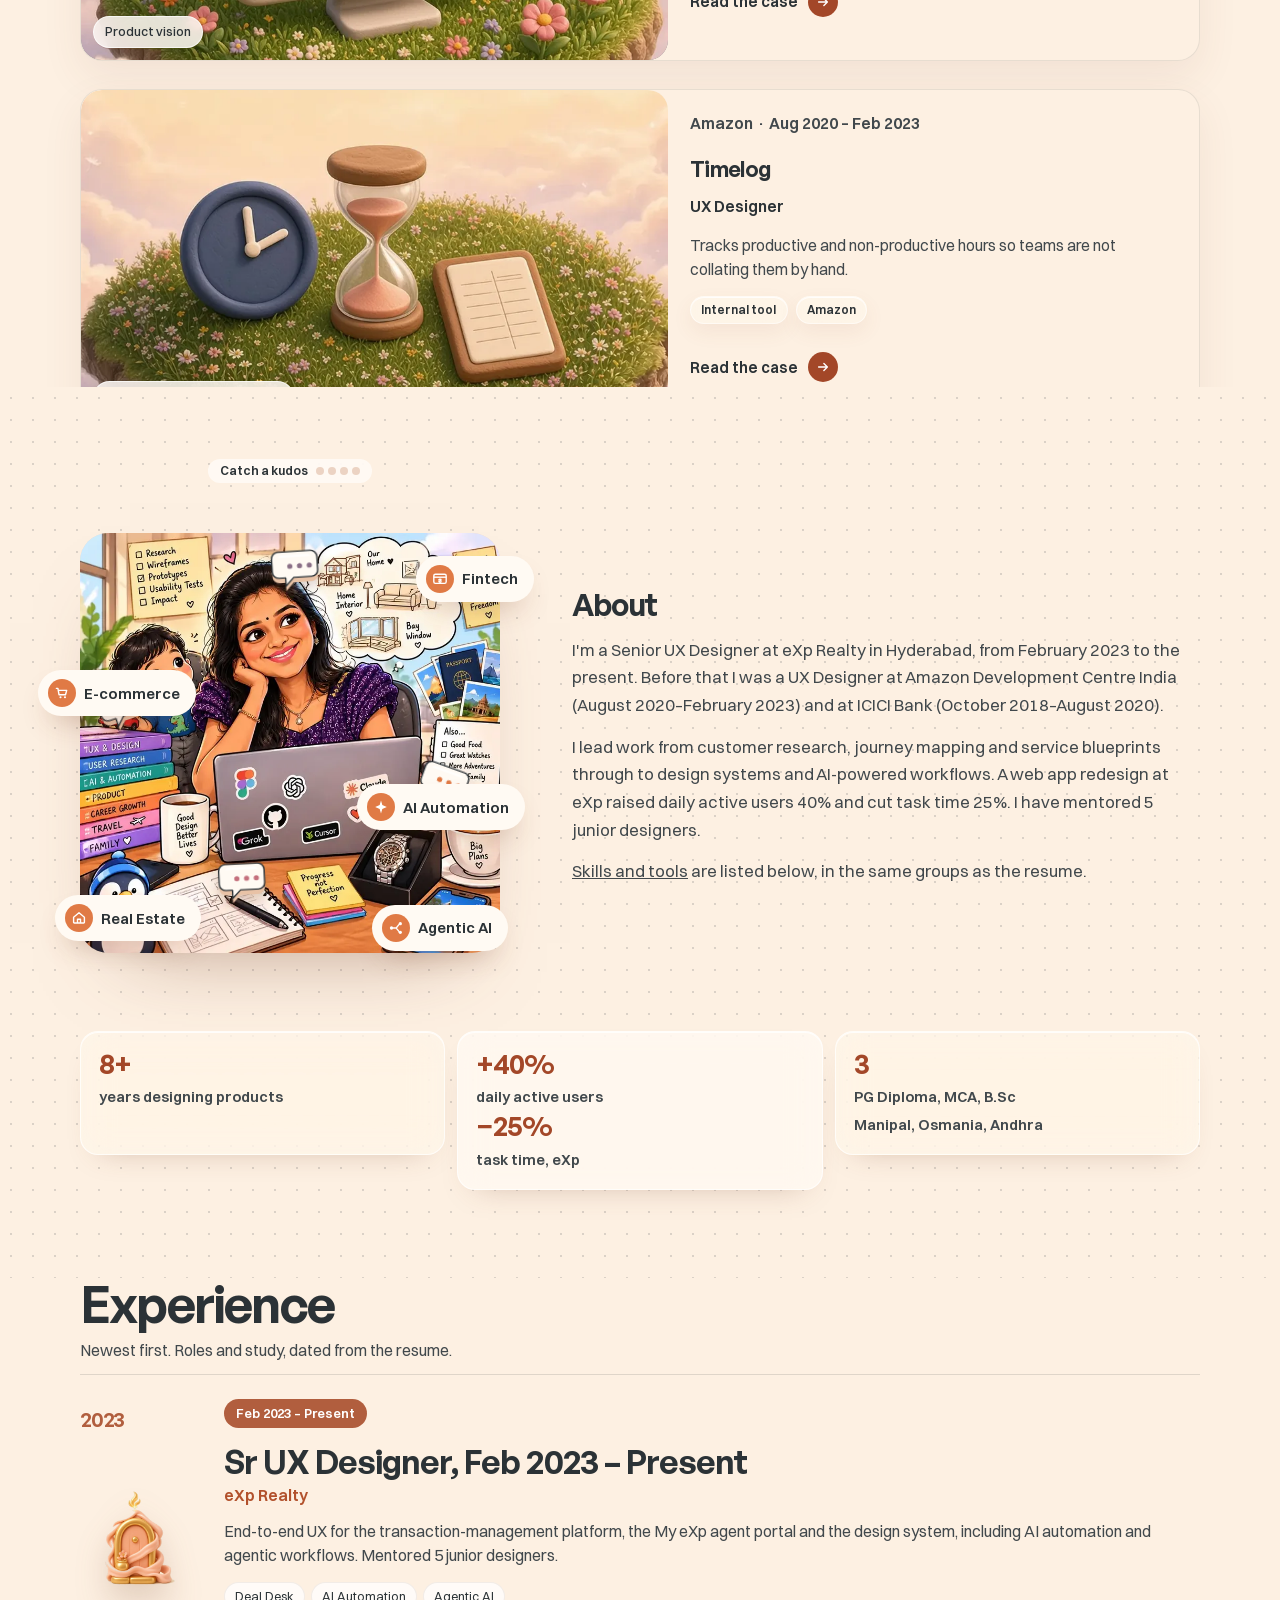
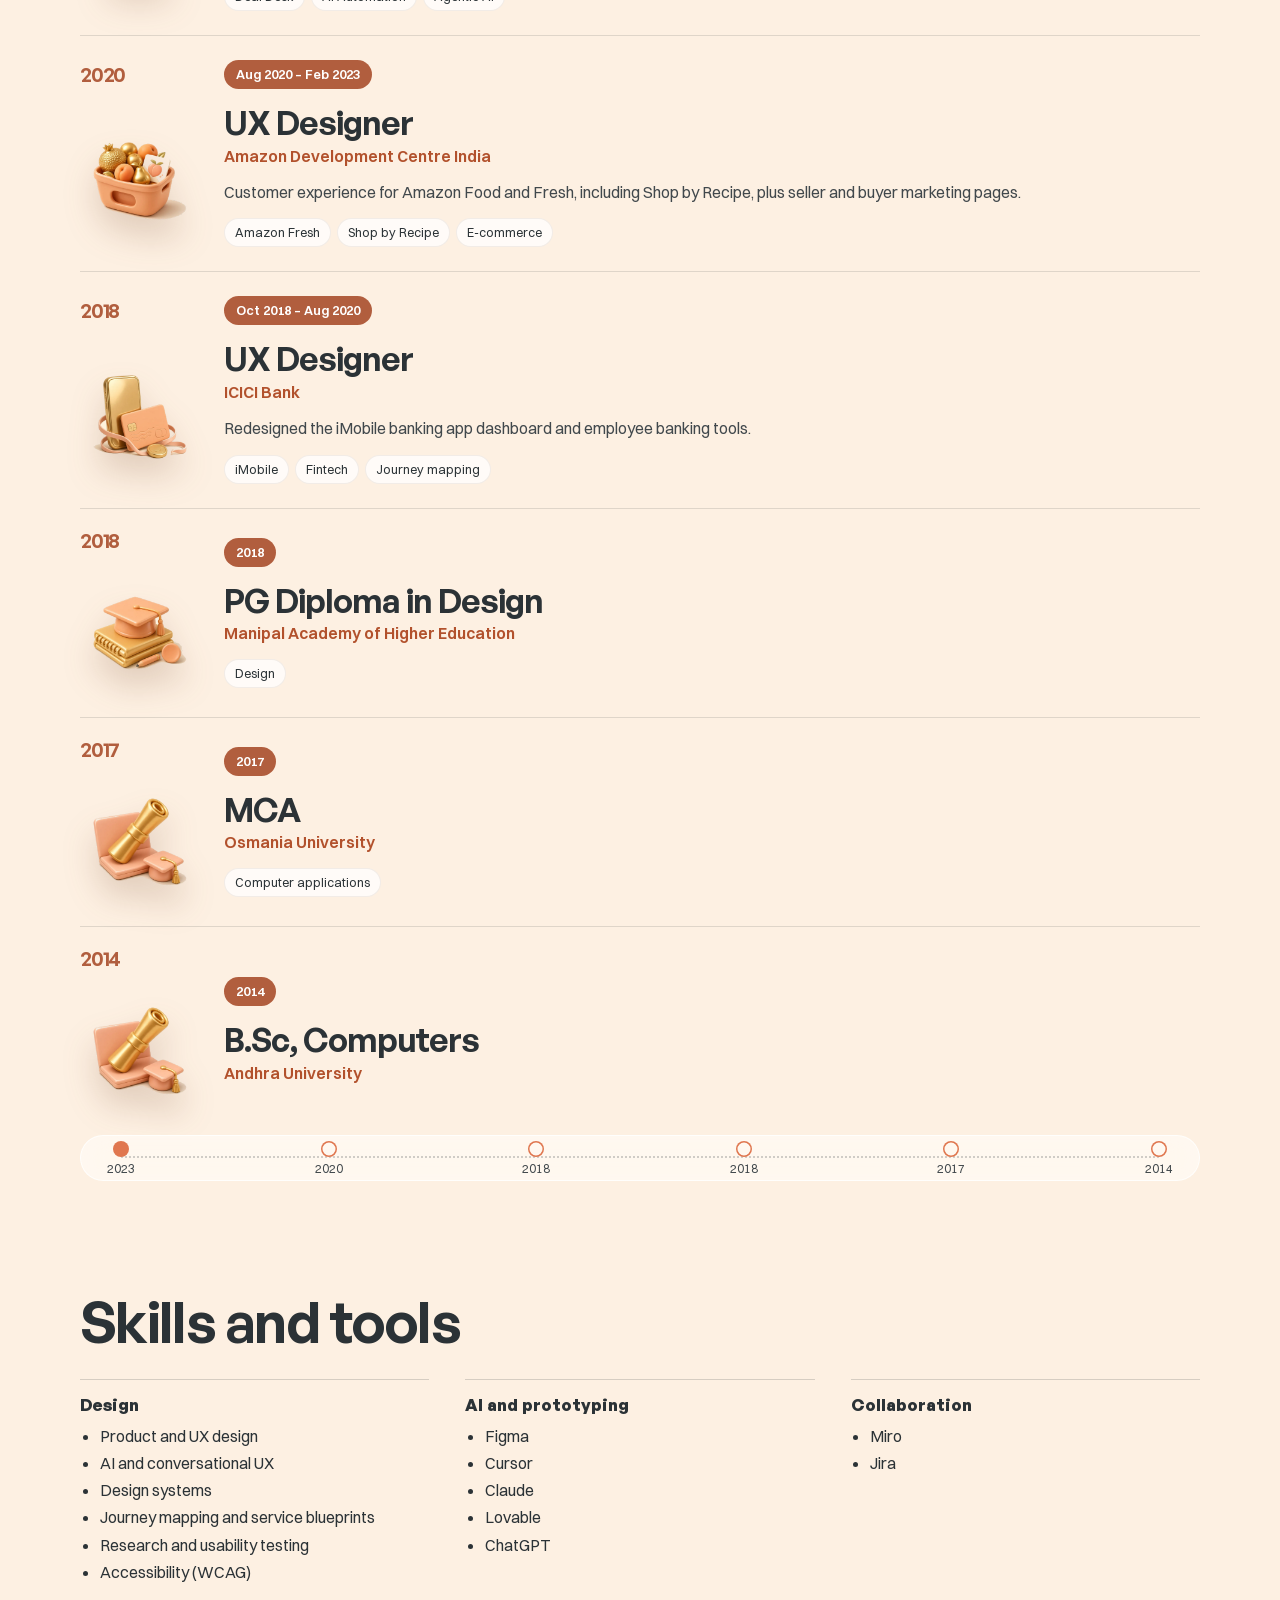
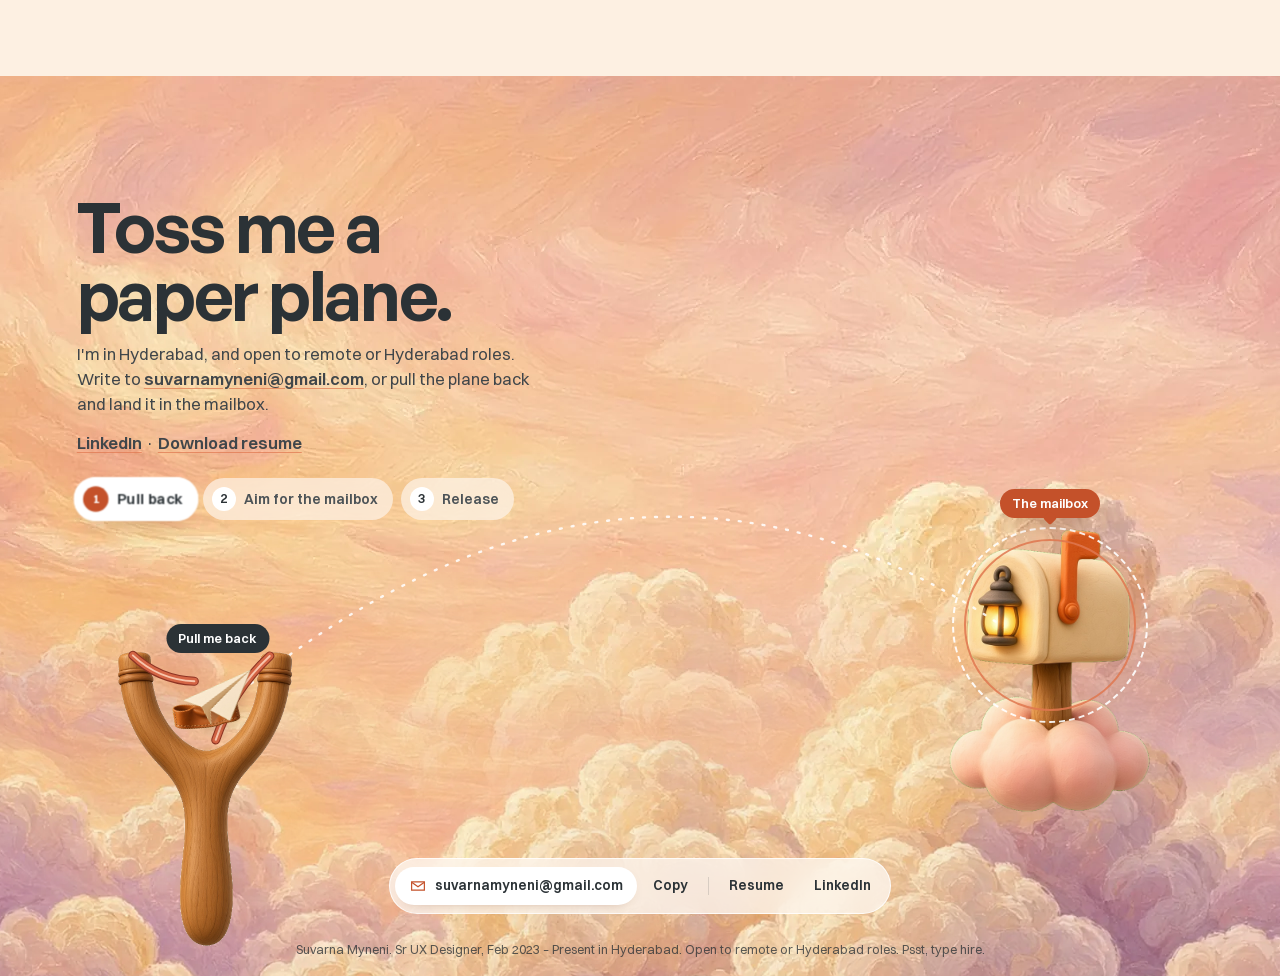
==== commit 0b901b9b: "Use a solid header bar and shorten the skills list. Keep the bar 64px and opaque so it does not cove" ====
--- a/index.html
+++ b/index.html
@@ -186,22 +186,33 @@
       </span>
     </a>
     <nav class="site-nav" aria-label="Primary">
-      <div id="nav-menu" class="nav-menu">
-        <a href="#work" data-caption="Selected work">Work</a>
-        <a href="#about" data-caption="About">About</a>
-        <a href="#path" data-caption="Experience">Experience</a>
-        <a href="#skills" data-caption="Skills">Skills</a>
-        <a href="assets/Suvarna-Myneni-Resume.pdf" download data-caption="Resume">Resume</a>
-        <a href="#contact" data-caption="Contact">Contact</a>
+      <div class="nav-menu nav-menu-bar">
+        <a href="#work">Work</a>
+        <a href="#about">About</a>
+        <a href="#path">Experience</a>
+        <a href="#skills">Skills</a>
+        <a href="assets/Suvarna-Myneni-Resume.pdf" download>Resume</a>
+        <a href="#contact">Contact</a>
         <div class="mode-switch mode-switch-menu" role="group" aria-label="Portfolio">
           <a href="#top" aria-current="page">Interactive</a>
           <a href="https://motiveux.wixsite.com/my-site-3" rel="noopener" title="Classic portfolio on Wix">Classic</a>
         </div>
       </div>
-      <a class="nav-contact" href="#contact">Contact</a>
-      <button type="button" class="nav-toggle" aria-expanded="false" aria-controls="nav-menu">
-        Menu
-      </button>
+      <details class="nav-fold">
+        <summary class="nav-summary">Menu</summary>
+        <div class="nav-menu">
+          <a href="#work">Work</a>
+          <a href="#about">About</a>
+          <a href="#path">Experience</a>
+          <a href="#skills">Skills</a>
+          <a href="assets/Suvarna-Myneni-Resume.pdf" download>Resume</a>
+          <a href="#contact">Contact</a>
+          <div class="mode-switch mode-switch-menu" role="group" aria-label="Portfolio">
+            <a href="#top" aria-current="page">Interactive</a>
+            <a href="https://motiveux.wixsite.com/my-site-3" rel="noopener" title="Classic portfolio on Wix">Classic</a>
+          </div>
+        </div>
+      </details>
     </nav>
   </header>
   <div class="mode-switch mode-switch-dock" role="group" aria-label="Portfolio">
@@ -722,28 +733,35 @@
       <div class="wrap">
         <div class="section-head">
           <h2 id="skills-heading">Skills and tools</h2>
-          <p>Grouped as on the resume.</p>
         </div>
         <div class="skill-groups">
           <article>
-            <h3>Experience Design &amp; CX</h3>
-            <p>Customer journey mapping, service blueprinting, persona development, design thinking, experience strategy, design systems, accessibility (WCAG).</p>
+            <h3>Design</h3>
+            <ul>
+              <li>Product and UX design</li>
+              <li>AI and conversational UX</li>
+              <li>Design systems</li>
+              <li>Journey mapping and service blueprints</li>
+              <li>Research and usability testing</li>
+              <li>Accessibility (WCAG)</li>
+            </ul>
           </article>
           <article>
-            <h3>User Research</h3>
-            <p>Qualitative and quantitative research, stakeholder interviews, usability testing, heuristic evaluation, behavioural analysis.</p>
-          </article>
-          <article>
-            <h3>Design &amp; Prototyping</h3>
-            <p>Figma, Figma Make, FigJam, Sketch, Adobe XD, HTML/CSS, wireframing, interactive prototyping.</p>
-          </article>
-          <article>
-            <h3>AI &amp; Automation</h3>
-            <p>Cursor, Claude, Lovable, Stitch, ChatGPT, AI workflow automation, AI-assisted research synthesis, agent-driven prototyping.</p>
+            <h3>AI and prototyping</h3>
+            <ul>
+              <li>Figma</li>
+              <li>Cursor</li>
+              <li>Claude</li>
+              <li>Lovable</li>
+              <li>ChatGPT</li>
+            </ul>
           </article>
           <article>
             <h3>Collaboration</h3>
-            <p>Miro, Jira, Confluence, stakeholder management.</p>
+            <ul>
+              <li>Miro</li>
+              <li>Jira</li>
+            </ul>
           </article>
         </div>
       </div>
--- a/css/round4.css
+++ b/css/round4.css
@@ -3890,7 +3890,175 @@
 /* The desk is one picture in the page. It does not pin, zoom, or cover later sections. */
 
 html.is-editorial {
-  scroll-padding-top: 96px;
+  scroll-padding-top: 76px;
+}
+
+html.is-editorial .site-header {
+  position: fixed !important;
+  inset: 0 0 auto 0 !important;
+  z-index: 40;
+  display: flex !important;
+  align-items: center !important;
+  justify-content: space-between;
+  flex-wrap: nowrap !important;
+  gap: 16px;
+  width: auto !important;
+  height: 64px !important;
+  min-height: 64px !important;
+  max-height: 64px !important;
+  margin: 0 !important;
+  padding: 0 22px !important;
+  background: #fdf0e2 !important;
+  border: 0 !important;
+  border-bottom: 1px solid rgba(43, 50, 54, 0.16) !important;
+  border-radius: 0 !important;
+  box-shadow: none !important;
+  pointer-events: auto !important;
+}
+
+html.is-editorial .site-header .brand-chip,
+html.is-editorial .site-header .site-nav,
+html.is-editorial .site-header .nav-menu {
+  background: transparent !important;
+  border: 0 !important;
+  box-shadow: none !important;
+  border-radius: 0 !important;
+  backdrop-filter: none !important;
+}
+
+html.is-editorial .site-header .brand-chip {
+  padding: 0 !important;
+  gap: 10px;
+}
+
+html.is-editorial .brand-role,
+html.is-editorial .brand-back,
+html.is-editorial .nav-contact {
+  display: none !important;
+}
+
+html.is-editorial .recruiter {
+  padding-top: 88px !important;
+}
+
+html.is-editorial #top,
+html.is-editorial #desk,
+html.is-editorial #work,
+html.is-editorial #about,
+html.is-editorial #path,
+html.is-editorial #skills,
+html.is-editorial #contact {
+  scroll-margin-top: 76px;
+}
+
+html.is-editorial .nav-fold {
+  display: none;
+}
+
+html.is-editorial .nav-fold > .nav-summary {
+  display: none;
+  list-style: none;
+  cursor: pointer;
+}
+
+html.is-editorial .nav-fold > .nav-summary::-webkit-details-marker {
+  display: none;
+}
+
+html.is-editorial .nav-menu {
+  display: flex !important;
+  position: static !important;
+  flex-flow: row nowrap !important;
+  align-items: center;
+  width: auto !important;
+  min-width: 0;
+  padding: 0 !important;
+}
+
+html.is-editorial .nav-menu > a {
+  padding: 6px 10px !important;
+  white-space: nowrap;
+}
+
+html.is-editorial .nav-menu .mode-switch-menu {
+  display: flex !important;
+  margin-left: 8px;
+  background: transparent !important;
+  box-shadow: none !important;
+  border: 1px solid rgba(43, 50, 54, 0.18);
+}
+
+html.is-editorial .skill-groups {
+  grid-template-columns: repeat(3, minmax(0, 1fr));
+  gap: 28px 36px;
+}
+
+html.is-editorial .skill-groups ul {
+  margin: 0;
+  padding-left: 1.15em;
+}
+
+html.is-editorial .skill-groups li {
+  margin: 4px 0;
+  font-size: 1rem;
+  line-height: 1.45;
+}
+
+@media (max-width: 900px) {
+  html.is-editorial .nav-menu-bar {
+    display: none !important;
+  }
+
+  html.is-editorial .nav-fold {
+    display: block;
+  }
+
+  html.is-editorial .nav-fold > .nav-summary {
+    display: inline-flex;
+    align-items: center;
+    min-height: 36px;
+    padding: 0 14px;
+    border: 1px solid rgba(43, 50, 54, 0.22);
+    border-radius: 999px;
+    background: #fffdfb;
+    font: 600 14px/1 Switzer, sans-serif;
+  }
+
+  html.is-editorial .nav-fold:not([open]) .nav-menu {
+    display: none !important;
+  }
+
+  html.is-editorial .nav-fold[open] .nav-menu {
+    display: flex !important;
+    position: absolute !important;
+    right: 12px;
+    top: 60px;
+    flex-direction: column !important;
+    align-items: stretch;
+    width: min(240px, calc(100vw - 24px)) !important;
+    padding: 8px !important;
+    background: #fdf0e2 !important;
+    border: 1px solid rgba(43, 50, 54, 0.16) !important;
+    border-radius: 16px;
+    box-shadow: 0 12px 28px rgba(80, 40, 20, 0.12) !important;
+  }
+
+  html.is-editorial .nav-fold[open] .nav-menu > a {
+    min-height: 40px;
+    padding: 8px 10px !important;
+  }
+
+  html.is-editorial .nav-menu .mode-switch-menu {
+    flex-direction: column;
+    align-items: stretch;
+    margin: 8px 0 0;
+  }
+}
+
+@media (max-width: 700px) {
+  html.is-editorial .skill-groups {
+    grid-template-columns: 1fr;
+  }
 }
 
 html.is-editorial .hero-spacer,
--- a/css/round4.css
+++ b/css/round4.css
@@ -3890,7 +3890,175 @@
 /* The desk is one picture in the page. It does not pin, zoom, or cover later sections. */
 
 html.is-editorial {
-  scroll-padding-top: 96px;
+  scroll-padding-top: 76px;
+}
+
+html.is-editorial .site-header {
+  position: fixed !important;
+  inset: 0 0 auto 0 !important;
+  z-index: 40;
+  display: flex !important;
+  align-items: center !important;
+  justify-content: space-between;
+  flex-wrap: nowrap !important;
+  gap: 16px;
+  width: auto !important;
+  height: 64px !important;
+  min-height: 64px !important;
+  max-height: 64px !important;
+  margin: 0 !important;
+  padding: 0 22px !important;
+  background: #fdf0e2 !important;
+  border: 0 !important;
+  border-bottom: 1px solid rgba(43, 50, 54, 0.16) !important;
+  border-radius: 0 !important;
+  box-shadow: none !important;
+  pointer-events: auto !important;
+}
+
+html.is-editorial .site-header .brand-chip,
+html.is-editorial .site-header .site-nav,
+html.is-editorial .site-header .nav-menu {
+  background: transparent !important;
+  border: 0 !important;
+  box-shadow: none !important;
+  border-radius: 0 !important;
+  backdrop-filter: none !important;
+}
+
+html.is-editorial .site-header .brand-chip {
+  padding: 0 !important;
+  gap: 10px;
+}
+
+html.is-editorial .brand-role,
+html.is-editorial .brand-back,
+html.is-editorial .nav-contact {
+  display: none !important;
+}
+
+html.is-editorial .recruiter {
+  padding-top: 88px !important;
+}
+
+html.is-editorial #top,
+html.is-editorial #desk,
+html.is-editorial #work,
+html.is-editorial #about,
+html.is-editorial #path,
+html.is-editorial #skills,
+html.is-editorial #contact {
+  scroll-margin-top: 76px;
+}
+
+html.is-editorial .nav-fold {
+  display: none;
+}
+
+html.is-editorial .nav-fold > .nav-summary {
+  display: none;
+  list-style: none;
+  cursor: pointer;
+}
+
+html.is-editorial .nav-fold > .nav-summary::-webkit-details-marker {
+  display: none;
+}
+
+html.is-editorial .nav-menu {
+  display: flex !important;
+  position: static !important;
+  flex-flow: row nowrap !important;
+  align-items: center;
+  width: auto !important;
+  min-width: 0;
+  padding: 0 !important;
+}
+
+html.is-editorial .nav-menu > a {
+  padding: 6px 10px !important;
+  white-space: nowrap;
+}
+
+html.is-editorial .nav-menu .mode-switch-menu {
+  display: flex !important;
+  margin-left: 8px;
+  background: transparent !important;
+  box-shadow: none !important;
+  border: 1px solid rgba(43, 50, 54, 0.18);
+}
+
+html.is-editorial .skill-groups {
+  grid-template-columns: repeat(3, minmax(0, 1fr));
+  gap: 28px 36px;
+}
+
+html.is-editorial .skill-groups ul {
+  margin: 0;
+  padding-left: 1.15em;
+}
+
+html.is-editorial .skill-groups li {
+  margin: 4px 0;
+  font-size: 1rem;
+  line-height: 1.45;
+}
+
+@media (max-width: 900px) {
+  html.is-editorial .nav-menu-bar {
+    display: none !important;
+  }
+
+  html.is-editorial .nav-fold {
+    display: block;
+  }
+
+  html.is-editorial .nav-fold > .nav-summary {
+    display: inline-flex;
+    align-items: center;
+    min-height: 36px;
+    padding: 0 14px;
+    border: 1px solid rgba(43, 50, 54, 0.22);
+    border-radius: 999px;
+    background: #fffdfb;
+    font: 600 14px/1 Switzer, sans-serif;
+  }
+
+  html.is-editorial .nav-fold:not([open]) .nav-menu {
+    display: none !important;
+  }
+
+  html.is-editorial .nav-fold[open] .nav-menu {
+    display: flex !important;
+    position: absolute !important;
+    right: 12px;
+    top: 60px;
+    flex-direction: column !important;
+    align-items: stretch;
+    width: min(240px, calc(100vw - 24px)) !important;
+    padding: 8px !important;
+    background: #fdf0e2 !important;
+    border: 1px solid rgba(43, 50, 54, 0.16) !important;
+    border-radius: 16px;
+    box-shadow: 0 12px 28px rgba(80, 40, 20, 0.12) !important;
+  }
+
+  html.is-editorial .nav-fold[open] .nav-menu > a {
+    min-height: 40px;
+    padding: 8px 10px !important;
+  }
+
+  html.is-editorial .nav-menu .mode-switch-menu {
+    flex-direction: column;
+    align-items: stretch;
+    margin: 8px 0 0;
+  }
+}
+
+@media (max-width: 700px) {
+  html.is-editorial .skill-groups {
+    grid-template-columns: 1fr;
+  }
 }
 
 html.is-editorial .hero-spacer,
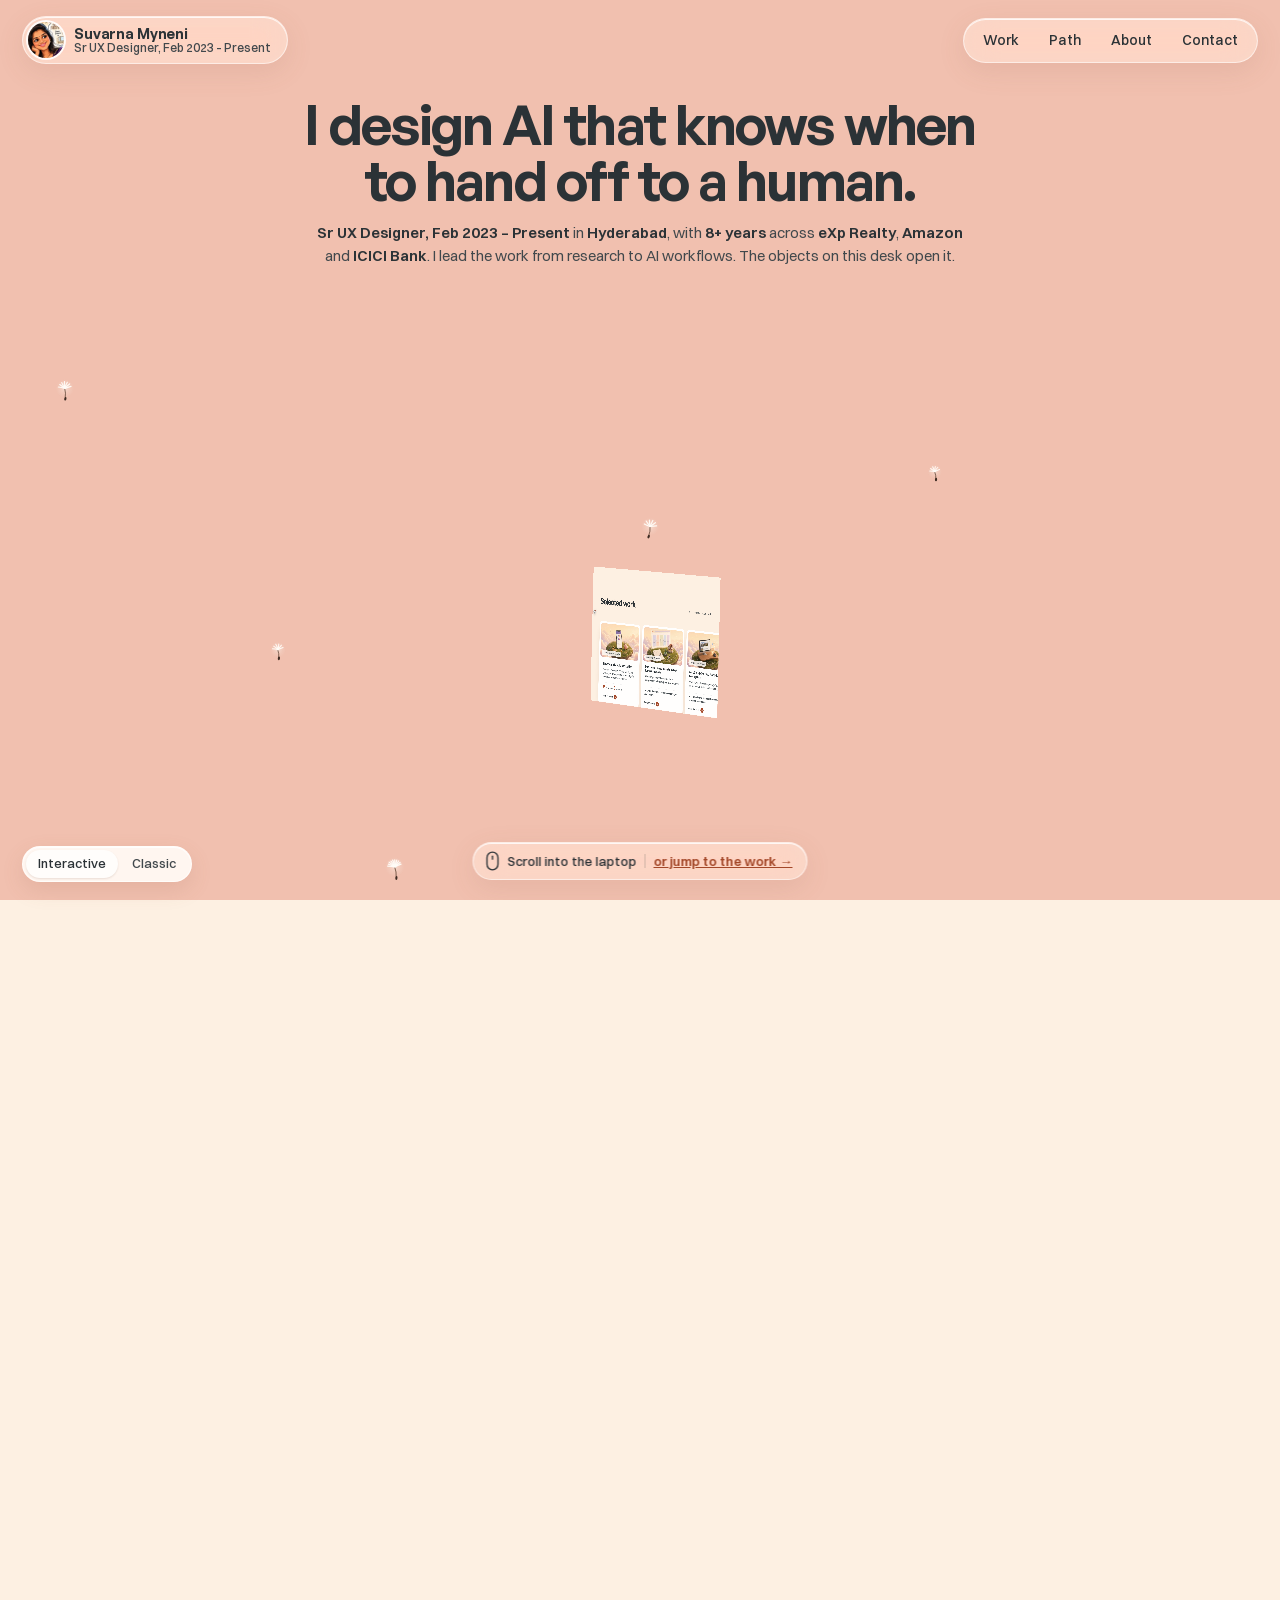
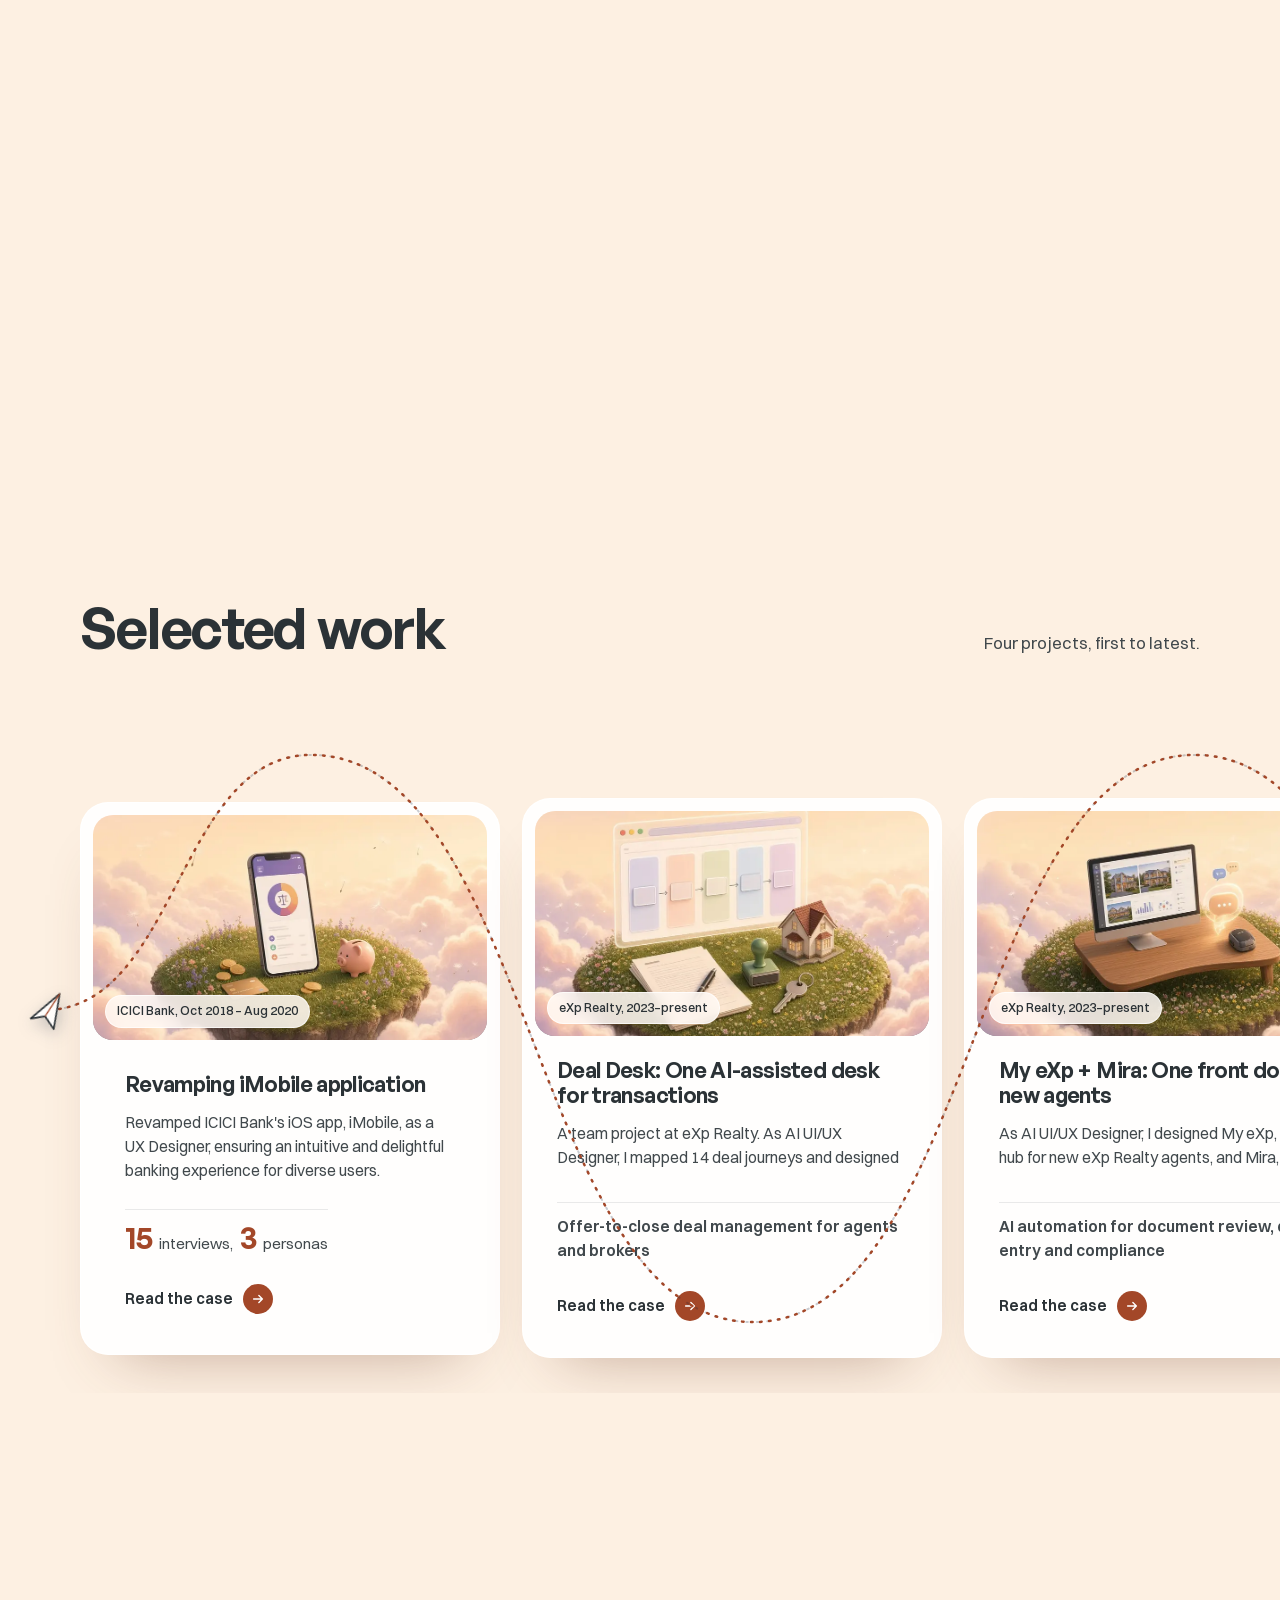
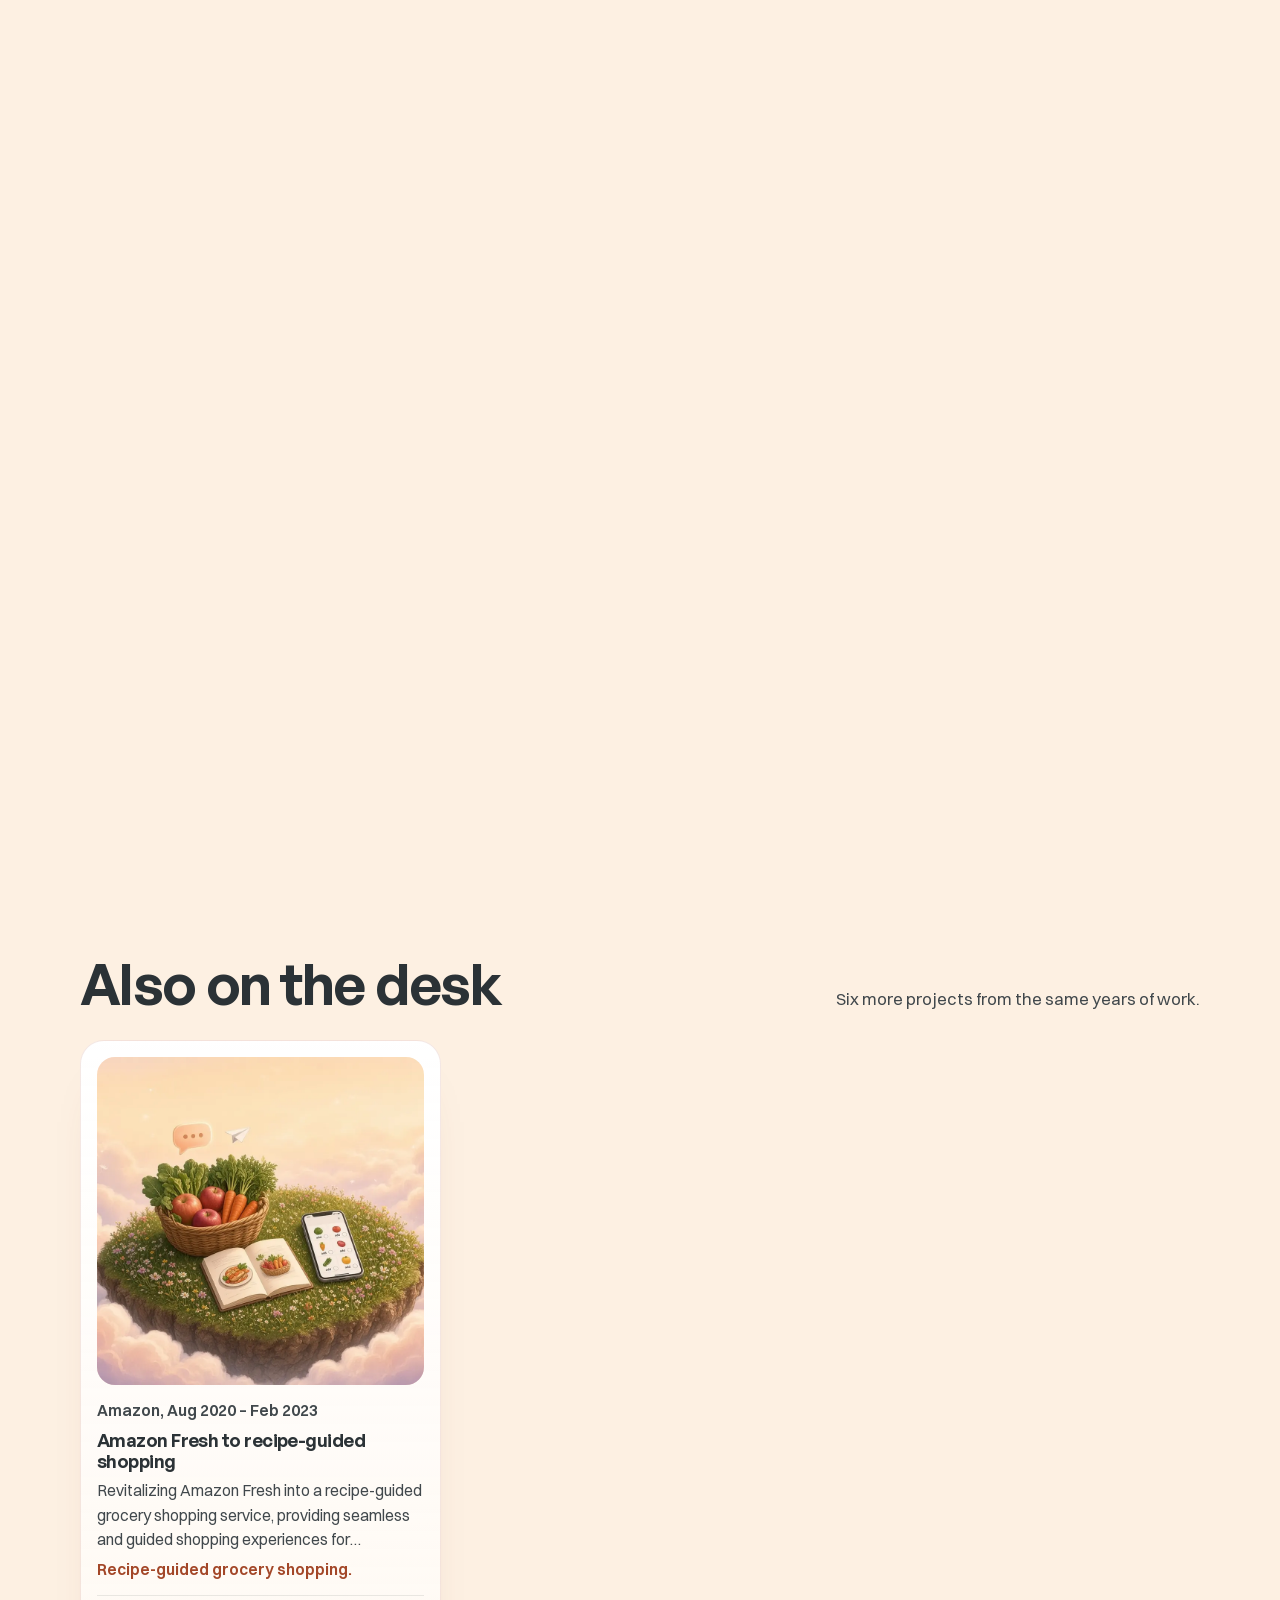
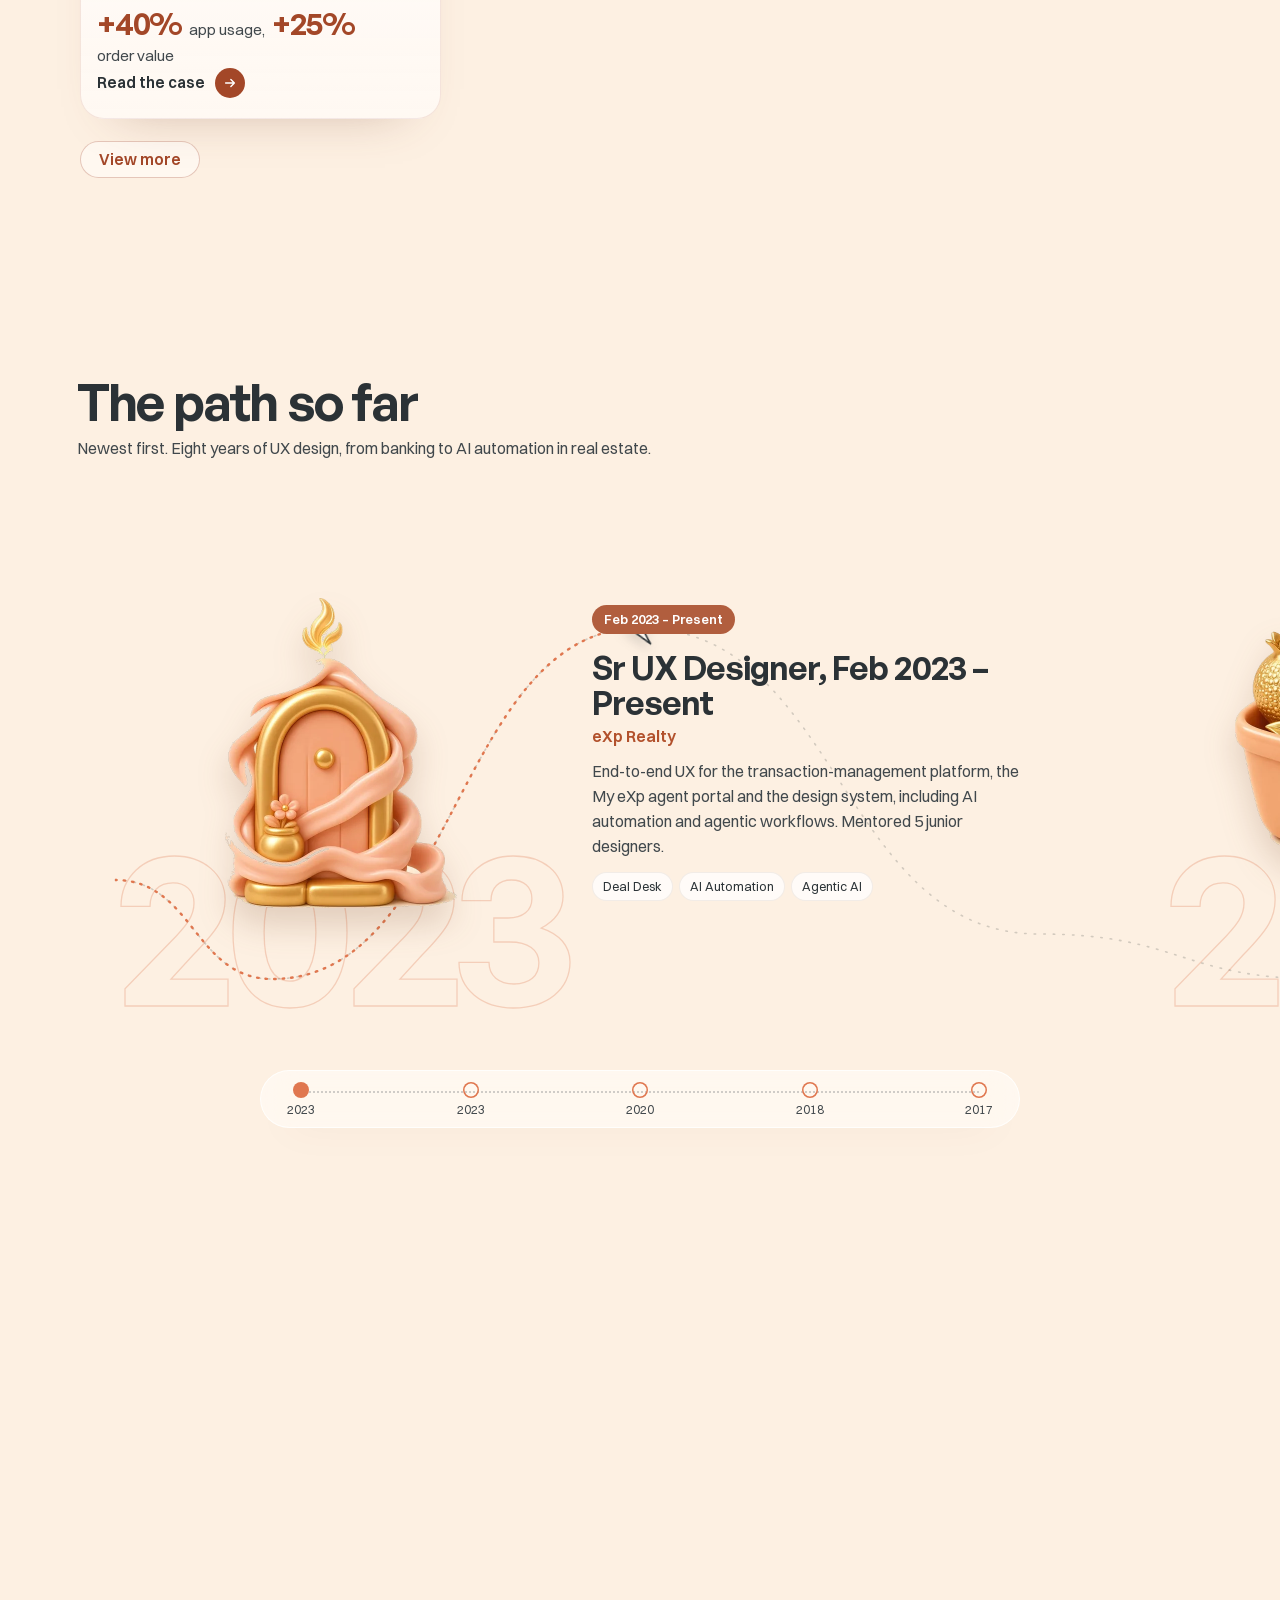
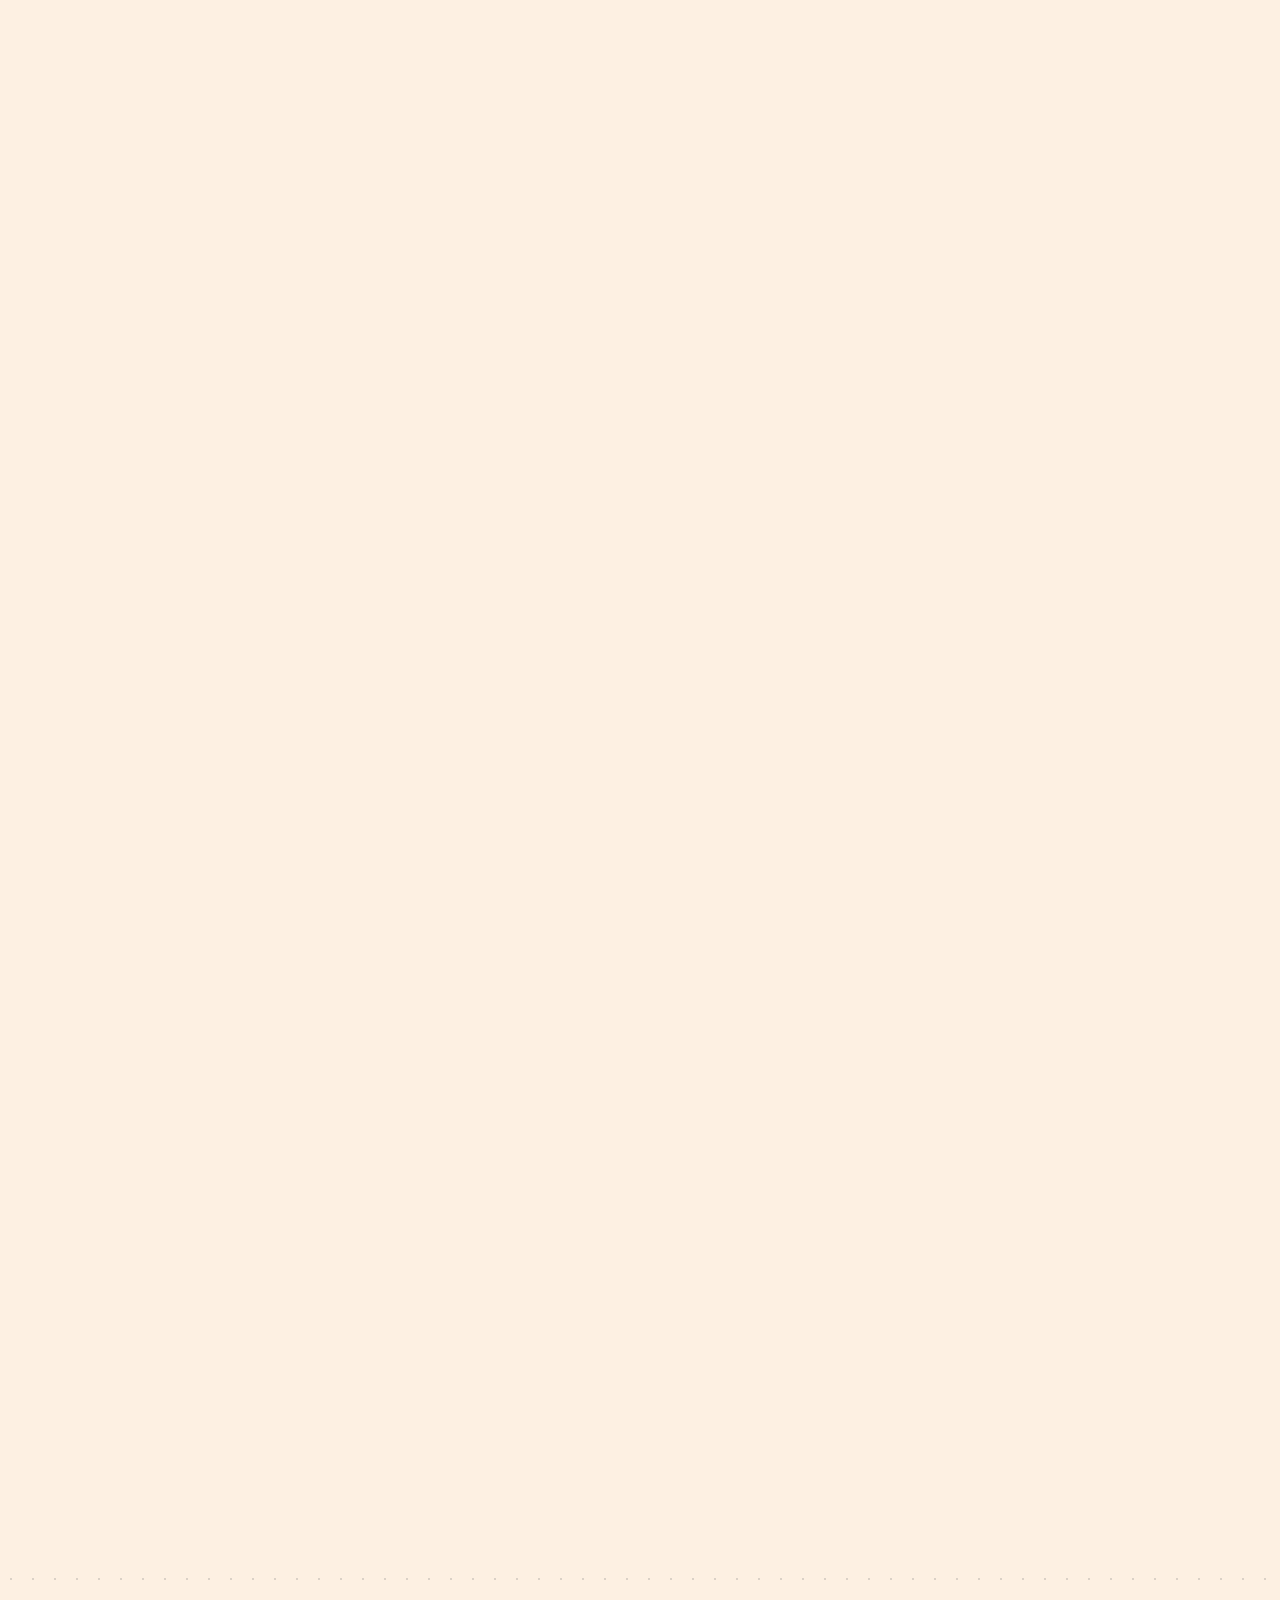
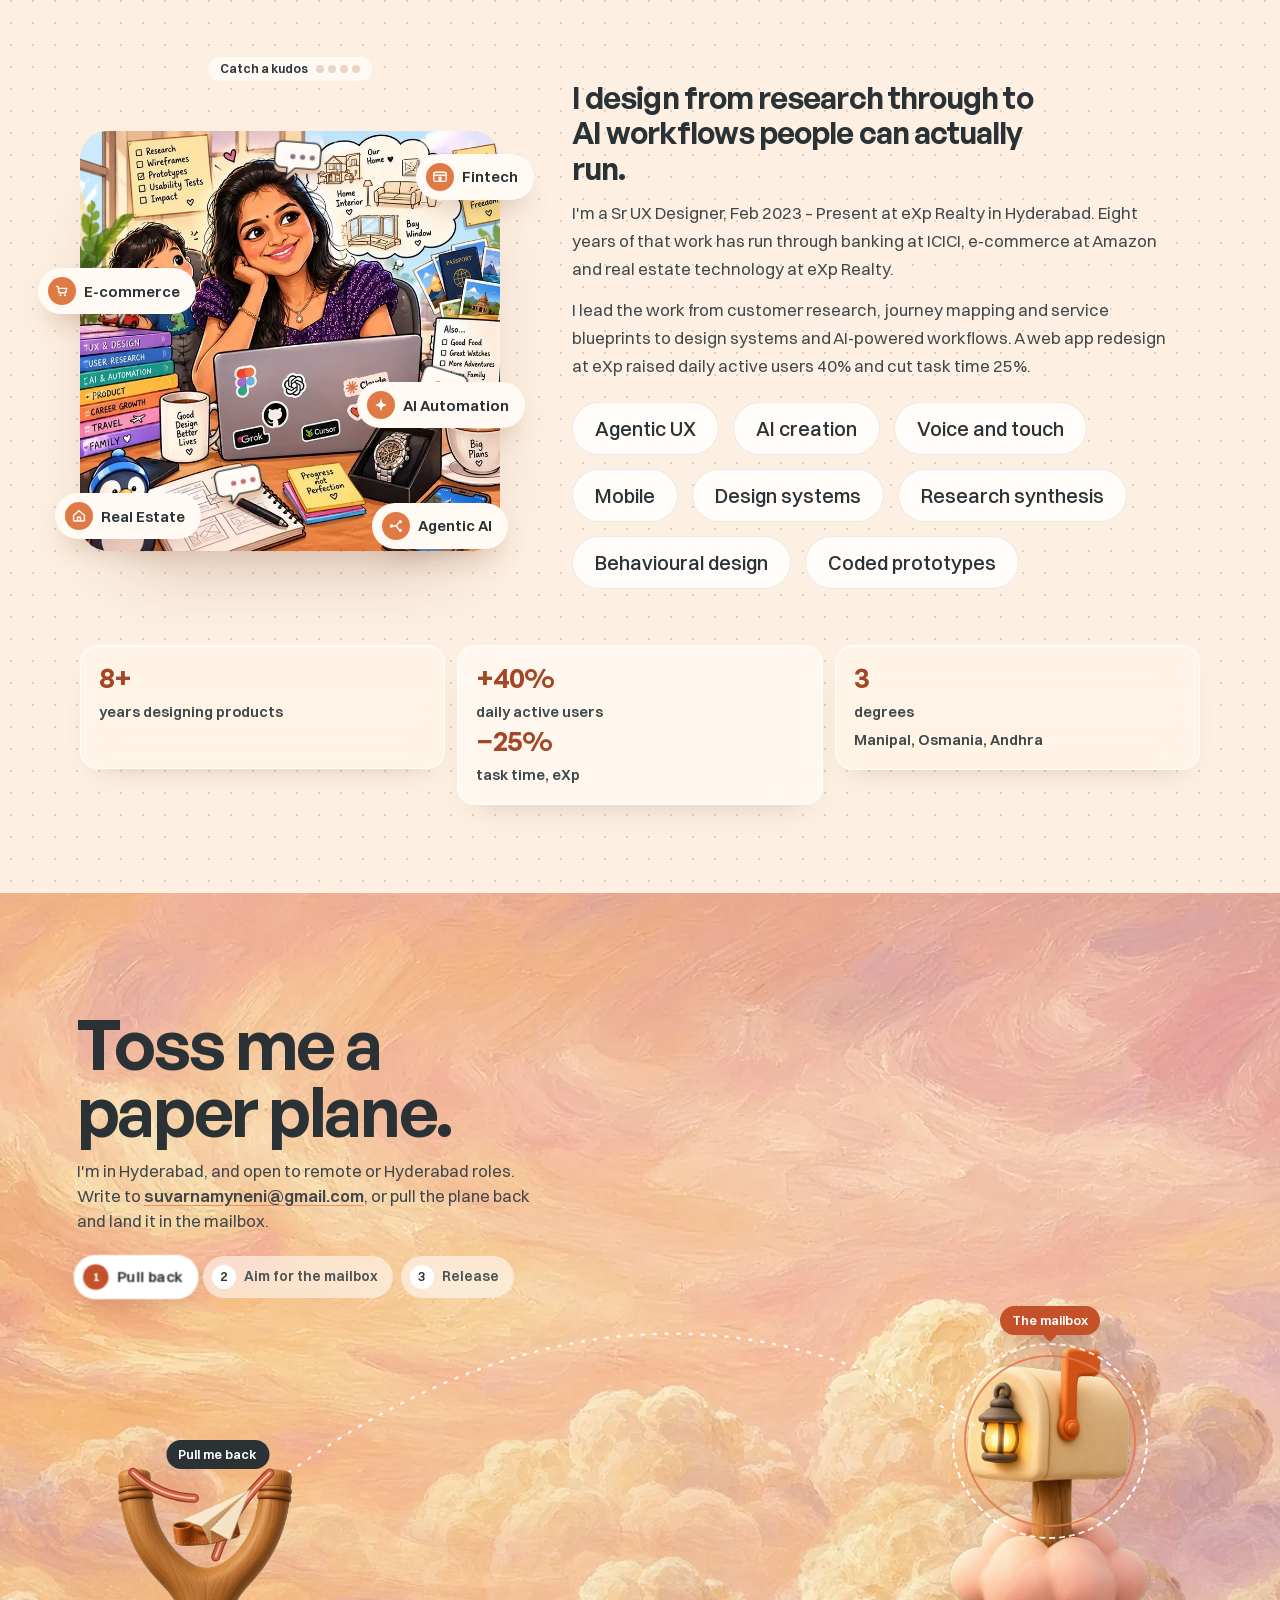
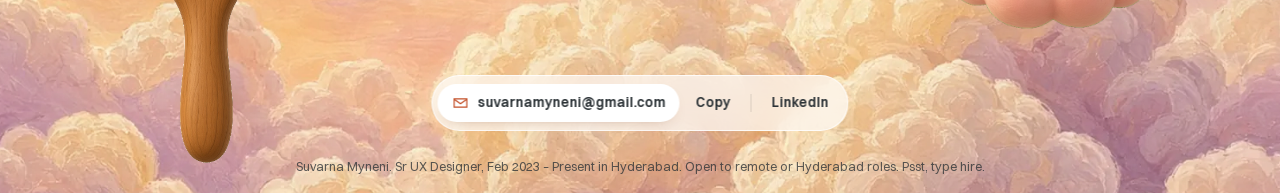
==== commit 80de3111: "Restore pre-redesign homepage Co-authored-by: suvarnamyneni <suvarnamyneni@users.noreply.github.com>" ====
--- a/index.html
+++ b/index.html
@@ -1,14 +1,14 @@
 <!DOCTYPE html>
-<html lang="en" class="is-editorial">
+<html lang="en">
 <head>
   <meta charset="utf-8">
   <meta name="viewport" content="width=device-width, initial-scale=1">
-  <title>Suvarna Myneni, Senior UX Designer portfolio | Hyderabad</title>
-  <meta name="description" content="Senior UX Designer portfolio of Suvarna Myneni, an AI product designer and UX designer in Hyderabad. 8+ years across real estate, e-commerce and fintech.">
+  <title>Suvarna Myneni, Sr UX Designer, Feb 2023 – Present</title>
+  <meta name="description" content="Sr UX Designer, Feb 2023 – Present in Hyderabad. 8+ years across eXp Realty, Amazon and ICICI Bank. I design AI that knows when to hand off to a human.">
   <link rel="canonical" href="https://suvarnamyneni.github.io/">
   <meta name="theme-color" content="#FDF0E2">
-  <meta property="og:title" content="Suvarna Myneni, Senior UX Designer portfolio">
-  <meta property="og:description" content="Senior UX Designer portfolio of Suvarna Myneni, an AI product designer and UX designer in Hyderabad. 8+ years across real estate, e-commerce and fintech.">
+  <meta property="og:title" content="Suvarna Myneni, Sr UX Designer, Feb 2023 – Present">
+  <meta property="og:description" content="Sr UX Designer, Feb 2023 – Present in Hyderabad. 8+ years across eXp Realty, Amazon and ICICI Bank. I design AI that knows when to hand off to a human.">
   <meta property="og:type" content="website">
   <meta property="og:url" content="https://suvarnamyneni.github.io/">
   <meta property="og:image" content="https://suvarnamyneni.github.io/assets/art/hero-1280.jpg">
@@ -17,8 +17,8 @@
   <meta property="og:image:alt" content="A painted desk on a grassy island under a pink sky, with a laptop, coffee, notebooks, a phone and a plant.">
   <meta property="og:locale" content="en_IN">
   <meta name="twitter:card" content="summary_large_image">
-  <meta name="twitter:title" content="Suvarna Myneni, Senior UX Designer portfolio">
-  <meta name="twitter:description" content="AI product designer and UX designer in Hyderabad. 8+ years across real estate, e-commerce and fintech.">
+  <meta name="twitter:title" content="Suvarna Myneni, Sr UX Designer, Feb 2023 – Present">
+  <meta name="twitter:description" content="Sr UX Designer, Feb 2023 – Present in Hyderabad. 8+ years across eXp Realty, Amazon and ICICI Bank.">
   <meta name="twitter:image" content="https://suvarnamyneni.github.io/assets/art/hero-1280.jpg">
     <link rel="icon" href="assets/favicon.png" type="image/png">
   <link rel="preload" href="assets/fonts/general-sans-600.woff2" as="font" type="font/woff2" crossorigin>
@@ -60,7 +60,6 @@
     html .scene img { position: absolute; inset: 0; width: 100%; height: 100%; max-width: none; aspect-ratio: 16 / 9; object-fit: cover; object-position: center center; }
     html .hero-copy { position: absolute; z-index: 5; display: block; grid-template-columns: none; left: 0; right: 0; transform: none; width: auto; top: calc(10vh + 6px); text-align: center; padding: 0 5vw; }
     html .hero-copy h1 { max-width: 14em; margin: 0 auto; font-family: "General Sans", Switzer, sans-serif; font-weight: 600; font-size: clamp(34px, 4.3vw, 64px); letter-spacing: -.035em; line-height: 1.02; color: #2b3236; text-shadow: none; text-wrap: balance; }
-    html .hero-copy .hero-desk-title { max-width: 28em; margin: 0 auto; font-family: "General Sans", Switzer, sans-serif; font-weight: 600; font-size: clamp(18px, 2vw, 28px); letter-spacing: -.02em; line-height: 1.25; color: #2b3236; text-wrap: balance; }
     html .hero-sub, html .hero-sub strong { font-family: Switzer, "Segoe UI", sans-serif; font-synthesis: none; }
     html .hero-sub { position: static; left: auto; right: auto; bottom: auto; margin: 14px auto 0; max-width: 800px; padding: 0; background: none; border: 0; box-shadow: none; font-size: clamp(15px, 1.15vw, 17px); font-weight: 400; line-height: 1.5; color: #41484c; text-shadow: none; text-wrap: balance; }
     html .hero-sub strong { color: #2b3236; font-weight: 600; }
@@ -115,8 +114,7 @@
     }
     @media (max-width: 759px) {
       html .site-header { left: 12px; right: 12px; top: 12px; flex-wrap: nowrap; }
-      .brand-role, .brand-last, .mode-switch-dock { display: none; }
-      .nav-menu { display: flex; flex-wrap: wrap; position: static; width: auto; }
+      .brand-role, .brand-last, .nav-menu, .mode-switch-dock { display: none; }
       body:not(.is-home) .brand-back { display: block; }
       .brand-name { font-size: 14px; }
       .brand-avatar { width: 32px; height: 32px; }
@@ -146,7 +144,7 @@
     "@context": "https://schema.org",
     "@type": "Person",
     "name": "Suvarna Myneni",
-    "jobTitle": "Sr UX Designer",
+    "jobTitle": "Sr UX Designer, Feb 2023 – Present",
     "email": "mailto:suvarnamyneni@gmail.com",
     "url": "https://suvarnamyneni.github.io/",
     "address": {
@@ -165,12 +163,19 @@
       var root = document.documentElement;
       var reduce = window.matchMedia("(prefers-reduced-motion: reduce)").matches;
       var stack = window.matchMedia("(max-width: 900px), (pointer: coarse)").matches;
-      root.classList.add("is-editorial");
       root.classList.toggle("is-stack", stack || reduce);
-      root.classList.remove("has-zoom");
-      root.classList.toggle("has-rail", false);
+      root.classList.toggle("has-rail", !stack && !reduce);
+      if (reduce || stack) root.classList.add("is-path-snap");
       if (!reduce) root.classList.add("has-motion");
-      root.classList.add("ready");
+      if (reduce || stack) {
+        root.classList.add("ready");
+        return;
+      }
+      var screens = 1.35;
+      root.classList.add("has-zoom");
+      root.style.setProperty("--vh", window.innerHeight + "px");
+      root.style.setProperty("--spacer", (screens + 1) * window.innerHeight + "px");
+      setTimeout(function () { root.classList.add("ready"); }, 1600);
     })();
   </script>
 </head>
@@ -186,33 +191,20 @@
       </span>
     </a>
     <nav class="site-nav" aria-label="Primary">
-      <div class="nav-menu nav-menu-bar">
-        <a href="#work">Work</a>
-        <a href="#about">About</a>
-        <a href="#path">Experience</a>
-        <a href="#skills">Skills</a>
-        <a href="assets/Suvarna-Myneni-Resume.pdf" download>Resume</a>
-        <a href="#contact">Contact</a>
+      <div id="nav-menu" class="nav-menu">
+        <a href="#work" data-caption="Selected work">Work</a>
+        <a href="#path" data-caption="Path">Path</a>
+        <a href="#about" data-caption="About">About</a>
+        <a href="#contact" data-caption="Contact">Contact</a>
         <div class="mode-switch mode-switch-menu" role="group" aria-label="Portfolio">
           <a href="#top" aria-current="page">Interactive</a>
           <a href="https://motiveux.wixsite.com/my-site-3" rel="noopener" title="Classic portfolio on Wix">Classic</a>
         </div>
       </div>
-      <details class="nav-fold">
-        <summary class="nav-summary">Menu</summary>
-        <div class="nav-menu">
-          <a href="#work">Work</a>
-          <a href="#about">About</a>
-          <a href="#path">Experience</a>
-          <a href="#skills">Skills</a>
-          <a href="assets/Suvarna-Myneni-Resume.pdf" download>Resume</a>
-          <a href="#contact">Contact</a>
-          <div class="mode-switch mode-switch-menu" role="group" aria-label="Portfolio">
-            <a href="#top" aria-current="page">Interactive</a>
-            <a href="https://motiveux.wixsite.com/my-site-3" rel="noopener" title="Classic portfolio on Wix">Classic</a>
-          </div>
-        </div>
-      </details>
+      <a class="nav-contact" href="#contact">Contact</a>
+      <button type="button" class="nav-toggle" aria-expanded="false" aria-controls="nav-menu">
+        Menu
+      </button>
     </nav>
   </header>
   <div class="mode-switch mode-switch-dock" role="group" aria-label="Portfolio">
@@ -223,26 +215,7 @@
   <div class="mobile-top-fade" aria-hidden="true"></div>
 
   <main>
-    <section class="recruiter" id="top" aria-labelledby="recruiter-heading">
-      <div class="wrap recruiter-inner">
-        <p class="recruiter-kicker">Sr UX Designer, Feb 2023 – Present · Hyderabad</p>
-        <h1 id="recruiter-heading">Designing intelligent products that make complex experiences feel simple.</h1>
-        <p class="recruiter-support">I design AI that knows when to hand off to a human.</p>
-        <p class="recruiter-lede">Senior UX / Product Designer with 8+ years of experience across real estate, e-commerce and fintech.</p>
-        <div class="recruiter-cta">
-          <a class="cta cta-pri" href="#work">Explore Selected Work</a>
-          <a class="cta" href="assets/Suvarna-Myneni-Resume.pdf" download>Download Resume</a>
-          <a class="cta" href="#contact">Let's Connect</a>
-        </div>
-        <ul class="recruiter-highlights">
-          <li>8+ Years Experience</li>
-          <li>AI &amp; Enterprise Product Design</li>
-          <li>Fintech and E-commerce</li>
-          <li>Research to Delivery</li>
-        </ul>
-      </div>
-    </section>
-    <section class="hero-stage" id="desk" aria-label="Interactive desk">
+    <section class="hero-stage" id="top">
       <div class="scene">
         <div class="scene-bob">
           <div class="sky-wash" aria-hidden="true"></div>
@@ -305,7 +278,7 @@
       </div>
       <div class="veil" aria-hidden="true"></div>
       <div class="hero-copy">
-        <p class="hero-desk-title">I design AI that knows when to hand off to a human.</p>
+        <h1>I design AI that knows when to hand off to a human.</h1>
         <p class="hero-sub"><strong>Sr UX Designer, Feb 2023 – Present</strong> in <strong>Hyderabad</strong>, with <strong>8+ years</strong> across <strong>eXp Realty</strong>, <strong>Amazon</strong> and <strong>ICICI Bank</strong>. I lead the work from research to AI workflows. The objects on this desk open it.</p>
       </div>
       <p class="seed-skill glass-float" id="seed-skill" hidden></p>
@@ -323,27 +296,67 @@
     </section>
     <div class="hero-spacer" aria-hidden="true"></div>
 
-    <section class="panel" id="work" data-layout="editorial" aria-labelledby="work-heading">
+    <section class="panel" id="work" aria-labelledby="work-heading">
       <div class="wrap">
         <div class="section-head">
           <h2 id="work-heading">Selected work</h2>
-          <p>Ten projects. The desk above is optional. These links work on their own.</p>
-        </div>
-        <article class="project feature reveal" id="my-exp-mira" data-cursor-icon="chat" data-stamp="Feb 2023 – Present">
-          <div class="thumb art-slot" data-art="myexp-mira">
+          <p>Four projects, first to latest.</p>
+        </div>
+        <article class="project feature-lead reveal" id="imobile" data-cursor-icon="phone" data-stamp="Oct 2018 – Aug 2020">
+          <div class="thumb art-slot t1" data-art="imobile">
+            <picture>
+              <source type="image/webp" srcset="assets/art/imobile.webp">
+              <img src="assets/art/imobile.jpg" alt="A phone, a piggy bank and coins on a small island." width="880" height="503" loading="lazy" decoding="async">
+            </picture>
+            <span class="org-pill">ICICI Bank, Oct 2018 – Aug 2020</span>
+          </div>
+          <div class="project-body">
+            <h3>Revamping iMobile application</h3>
+            <p>Revamped ICICI Bank's iOS app, iMobile, as a UX Designer, ensuring an intuitive and delightful banking experience for diverse users.</p>
+            <p class="metric">
+              <span class="metric-num" data-value="15">15</span>
+              <span class="metric-label">interviews,</span>
+              <span class="metric-num" data-value="3">3</span>
+              <span class="metric-label">personas</span>
+            </p>
+            <a class="case-link" href="https://suvarnamyneni.github.io/imobile-case-study/" target="_blank" rel="noopener">
+              Read the case
+              <span class="sr-only">: Revamping iMobile application (opens in a new tab)</span>
+              <span class="go" aria-hidden="true"><svg viewBox="0 0 16 16"><path d="M3 8h10M9 4l4 4-4 4" fill="none" stroke="currentColor" stroke-width="1.6" stroke-linecap="round" stroke-linejoin="round"/></svg></span>
+            </a>
+          </div>
+        </article>
+        <article class="project feature reveal" id="deal-desk" data-cursor-icon="desk" data-stamp="2023–present">
+          <div class="thumb art-slot t2" data-art="deal-desk">
+            <picture>
+              <source type="image/webp" srcset="assets/art/deal-desk.webp">
+              <img src="assets/art/deal-desk.jpg" alt="A pastel pipeline in a browser window, with documents, a stamp, a key and a house." width="880" height="503" loading="lazy" decoding="async">
+            </picture>
+            <span class="org-pill">eXp Realty, 2023–present</span>
+          </div>
+          <div class="project-body">
+            <h3>Deal Desk: One AI-assisted desk for transactions</h3>
+            <p>A team project at eXp Realty. As AI UI/UX Designer, I mapped 14 deal journeys and designed one AI-assisted desk that replaces about 11 separate tools.</p>
+            <p class="outcome">Offer-to-close deal management for agents and brokers</p>
+            <a class="case-link" href="/work/deal-desk/">
+              Read the case
+              <span class="sr-only">: Deal Desk</span>
+              <span class="go" aria-hidden="true"><svg viewBox="0 0 16 16"><path d="M3 8h10M9 4l4 4-4 4" fill="none" stroke="currentColor" stroke-width="1.6" stroke-linecap="round" stroke-linejoin="round"/></svg></span>
+            </a>
+          </div>
+        </article>
+        <article class="project feature reveal" data-cursor-icon="chat" data-stamp="2023–present">
+          <div class="thumb art-slot t3" data-art="myexp-mira">
             <picture>
               <source type="image/webp" srcset="assets/art/myexp-mira.webp">
               <img src="assets/art/myexp-mira.jpg" alt="A monitor opening onto a portal, with a glowing chat bubble." width="880" height="503" loading="lazy" decoding="async">
             </picture>
-            <span class="org-pill">eXp Realty · Feb 2023 – Present</span>
+            <span class="org-pill">eXp Realty, 2023–present</span>
           </div>
           <div class="project-body">
-            <p class="kicker">eXp Realty · Feb 2023 – Present</p>
-            <h3>My eXp + Mira</h3>
-            <p class="card-role">Sr UX Designer</p>
-            <p>A single hub for new agents, with Mira answering from the agent's own data and handing off to a person.</p>
-            <ul class="tags" aria-label="Topics"><li>Agent portal</li><li>AI assistant</li><li>Research</li></ul>
-            
+            <h3>My eXp + Mira: One front door for new agents</h3>
+            <p>As AI UI/UX Designer, I designed My eXp, a single hub for new eXp Realty agents, and Mira, an AI assistant that answers from the agent's own data and hands off to a person when needed.</p>
+            <p class="outcome">AI automation for document review, data entry and compliance</p>
             <a class="case-link" href="https://suvarnamyneni.github.io/my-exp-mira-case-study/" target="_blank" rel="noopener">
               Read the case
               <span class="sr-only">: My eXp + Mira (opens in a new tab)</span>
@@ -351,78 +364,8 @@
             </a>
           </div>
         </article>
-
-        <article class="project feature reveal" id="deal-desk" data-cursor-icon="desk" data-stamp="Feb 2023 – Present">
-          <div class="thumb art-slot" data-art="deal-desk">
-            <picture>
-              <source type="image/webp" srcset="assets/art/deal-desk.webp">
-              <img src="assets/art/deal-desk.jpg" alt="A pastel pipeline in a browser window, with documents, a stamp, a key and a house." width="880" height="503" loading="lazy" decoding="async">
-            </picture>
-            <span class="org-pill">eXp Realty · Feb 2023 – Present</span>
-          </div>
-          <div class="project-body">
-            <p class="kicker">eXp Realty · Feb 2023 – Present</p>
-            <h3>Deal Desk</h3>
-            <p class="card-role">Sr UX Designer</p>
-            <p>Led UX for staff and settlement workflows, extending an existing analyst prototype, across about 11 separate tools.</p>
-            <ul class="tags" aria-label="Topics"><li>Staff and settlement</li><li>Transactions</li><li>AI-assisted</li></ul>
-            <p class="card-facts">No measured outcomes.</p>
-            <a class="case-link" href="/work/deal-desk/">
-              Read the case
-              <span class="sr-only">: Deal Desk</span>
-              <span class="go" aria-hidden="true"><svg viewBox="0 0 16 16"><path d="M3 8h10M9 4l4 4-4 4" fill="none" stroke="currentColor" stroke-width="1.6" stroke-linecap="round" stroke-linejoin="round"/></svg></span>
-            </a>
-          </div>
-        </article>
-
-        <article class="project feature reveal" id="imobile" data-cursor-icon="phone" data-stamp="Oct 2018 – Aug 2020">
-          <div class="thumb art-slot" data-art="imobile">
-            <picture>
-              <source type="image/webp" srcset="assets/art/imobile.webp">
-              <img src="assets/art/imobile.jpg" alt="A phone, a piggy bank and coins on a small island." width="880" height="503" loading="lazy" decoding="async">
-            </picture>
-            <span class="org-pill">ICICI Bank · Oct 2018 – Aug 2020</span>
-          </div>
-          <div class="project-body">
-            <p class="kicker">ICICI Bank · Oct 2018 – Aug 2020</p>
-            <h3>ICICI iMobile</h3>
-            <p class="card-role">UX Designer, in-house</p>
-            <p>In-house redesign of the iMobile banking dashboard.</p>
-            <ul class="tags" aria-label="Topics"><li>Mobile banking</li><li>Research</li><li>iOS</li></ul>
-            <p class="card-facts">Dashboard redesign over 6 months, from 15 customer interviews and 3 personas. Wireframes tested with 8–10 users.</p>
-            <a class="case-link" href="https://suvarnamyneni.github.io/imobile-case-study/" target="_blank" rel="noopener">
-              Read the case
-              <span class="sr-only">: ICICI iMobile (opens in a new tab)</span>
-              <span class="go" aria-hidden="true"><svg viewBox="0 0 16 16"><path d="M3 8h10M9 4l4 4-4 4" fill="none" stroke="currentColor" stroke-width="1.6" stroke-linecap="round" stroke-linejoin="round"/></svg></span>
-            </a>
-          </div>
-        </article>
-
-        <article class="project feature reveal" id="amazon-fresh" data-cursor-icon="basket" data-stamp="Aug 2020 – Feb 2023">
-          <div class="thumb art-slot" data-art="amazon-fresh">
-            <picture>
-              <source type="image/webp" srcset="assets/art/amazon-fresh.webp">
-              <img src="assets/art/amazon-fresh.jpg" alt="A basket of vegetables, a recipe book and a phone." width="880" height="503" loading="lazy" decoding="async">
-            </picture>
-            <span class="org-pill">Amazon · Aug 2020 – Feb 2023</span>
-          </div>
-          <div class="project-body">
-            <p class="kicker">Amazon · Aug 2020 – Feb 2023</p>
-            <h3>Amazon Fresh (Shop by Recipe)</h3>
-            <p class="card-role">UX Designer</p>
-            <p>Shop by Recipe: recipe-guided grocery shopping on Amazon Fresh.</p>
-            <ul class="tags" aria-label="Topics"><li>E-commerce</li><li>Grocery</li><li>Shop by Recipe</li></ul>
-            <p class="card-facts">+40% app usage and +25% order value are from the Food &amp; Fresh discovery redesign, not from Shop by Recipe alone.</p>
-            <a class="case-link" href="https://suvarnamyneni.github.io/amazon-fresh-case-study/" target="_blank" rel="noopener">
-              Read the case
-              <span class="sr-only">: Amazon Fresh (opens in a new tab)</span>
-              <span class="go" aria-hidden="true"><svg viewBox="0 0 16 16"><path d="M3 8h10M9 4l4 4-4 4" fill="none" stroke="currentColor" stroke-width="1.6" stroke-linecap="round" stroke-linejoin="round"/></svg></span>
-            </a>
-          </div>
-        </article>
-
-        <article class="project feature reveal" id="perfect-properties" data-cursor-icon="home" data-stamp="">
-          <div class="thumb art-slot" data-art="perfect-properties">
+        <article class="project feature reveal" data-cursor-icon="home">
+          <div class="thumb art-slot t7" data-art="perfect-properties">
             <picture>
               <source type="image/webp" srcset="assets/art/perfect-properties.webp">
               <img src="assets/art/perfect-properties.jpg" alt="Three houses, a map pin and a tablet." width="880" height="503" loading="lazy" decoding="async">
@@ -430,12 +373,8 @@
             <span class="org-pill">Home ownership</span>
           </div>
           <div class="project-body">
-            <p class="kicker">Home ownership</p>
             <h3>Perfect Properties</h3>
-            <p class="card-role">UX Designer</p>
             <p>A responsive web app that simplifies the home ownership experience for new buyers.</p>
-            <ul class="tags" aria-label="Topics"><li>Responsive web</li><li>Home buying</li></ul>
-            
             <a class="case-link" href="https://suvarnamyneni.github.io/perfect-properties-case-study/" target="_blank" rel="noopener">
               Read the case
               <span class="sr-only">: Perfect Properties (opens in a new tab)</span>
@@ -443,121 +382,254 @@
             </a>
           </div>
         </article>
-
-        <article class="project feature reveal" id="agent-transactions" data-cursor-icon="card" data-stamp="Feb 2023 – Present">
-          <div class="thumb art-slot" data-art="agent-transactions">
-            <picture>
-              <source type="image/webp" srcset="assets/art/agent-transactions.webp">
-              <img src="assets/art/agent-transactions.jpg" alt="A clay island with a laptop, a small house, a folder, and a contract." width="880" height="503" loading="lazy" decoding="async">
-            </picture>
-            <span class="org-pill">eXp Realty · Feb 2023 – Present</span>
-          </div>
-          <div class="project-body">
-            <p class="kicker">eXp Realty · Feb 2023 – Present</p>
+        <article class="project rail-end reveal">
+          <div class="more-card">
+            <h3>More from the desk</h3>
+            <p>Six more projects, from grocery discovery to a time log.</p>
+            <a class="case-link" href="#also">
+              See the rest
+              <span class="go" aria-hidden="true"><svg viewBox="0 0 16 16"><path d="M3 8h10M9 4l4 4-4 4" fill="none" stroke="currentColor" stroke-width="1.6" stroke-linecap="round" stroke-linejoin="round"/></svg></span>
+            </a>
+          </div>
+        </article>
+      </div>
+    </section>
+
+    <section class="panel" id="also" aria-labelledby="also-heading">
+      <div class="wrap">
+        <div class="section-head">
+          <h2 id="also-heading">Also on the desk</h2>
+          <p class="section-sub">Six more projects from the same years of work.</p>
+        </div>
+        <div class="desk-grid">
+          <article class="project desk-card" data-anim="sway" data-cursor-icon="basket" style="--i:0">
+            <div class="art-slot" data-art="amazon-fresh">
+              <picture>
+                <source type="image/webp" srcset="assets/art/amazon-fresh.webp">
+                <img src="assets/art/amazon-fresh.jpg" alt="A basket of vegetables, a recipe book and a phone." width="880" height="880" loading="lazy" decoding="async">
+              </picture>
+            </div>
+            <p class="kicker">Amazon, Aug 2020 – Feb 2023</p>
+            <h3>Amazon Fresh to recipe-guided shopping</h3>
+            <p class="blurb">
+              <span class="blurb-main">Revitalizing Amazon Fresh into a recipe-guided grocery shopping service, providing seamless and guided shopping experiences for customers.</span>
+              <span class="blurb-hook">Recipe-guided grocery shopping.</span>
+            </p>
+            <p class="metric">
+              <span class="metric-num" data-value="40" data-prefix="+" data-suffix="%">+40%</span>
+              <span class="metric-label">app usage,</span>
+              <span class="metric-num" data-value="25" data-prefix="+" data-suffix="%">+25%</span>
+              <span class="metric-label">order value</span>
+            </p>
+            <a class="case-link" href="https://suvarnamyneni.github.io/amazon-fresh-case-study/" target="_blank" rel="noopener">
+              Read the case
+              <span class="sr-only">: Amazon Fresh (opens in a new tab)</span>
+              <span class="go" aria-hidden="true"><svg viewBox="0 0 16 16"><path d="M3 8h10M9 4l4 4-4 4" fill="none" stroke="currentColor" stroke-width="1.6" stroke-linecap="round" stroke-linejoin="round"/></svg></span>
+            </a>
+          </article>
+          <div id="also-more" hidden>
+          <article class="project desk-card desk-extra" data-anim="hop" data-cursor-icon="card" style="--i:1">
+            <div class="art-slot" data-art="agent-transactions">
+              <picture>
+                <source type="image/webp" srcset="assets/art/agent-transactions.webp">
+                <img src="assets/art/agent-transactions.jpg" alt="A clay island with a laptop, a small white house, a folder, and a contract with a pen." width="880" height="880" loading="lazy" decoding="async">
+              </picture>
+            </div>
+            <p class="kicker">eXp Realty, 2023–present</p>
             <h3>Agent Transactions</h3>
-            <p class="card-role">Sr UX Designer</p>
-            <p>A proposal for one transaction workspace for agents, rather than measured results.</p>
-            <ul class="tags" aria-label="Topics"><li>Transactions</li><li>Internal tools</li></ul>
-            <p class="card-facts">A designed proposal. Measured outcomes are not claimed.</p>
+            <p class="blurb">
+              <span class="blurb-main">eXp Realty web application for agents who handle transactions.</span>
+              <span class="blurb-hook">A desk for agents handling transactions.</span>
+            </p>
             <a class="case-link" href="/work/agent-transactions/">
               Read the case
               <span class="sr-only">: Agent Transactions</span>
               <span class="go" aria-hidden="true"><svg viewBox="0 0 16 16"><path d="M3 8h10M9 4l4 4-4 4" fill="none" stroke="currentColor" stroke-width="1.6" stroke-linecap="round" stroke-linejoin="round"/></svg></span>
             </a>
-          </div>
-        </article>
-
-        <article class="project feature reveal" id="myexp-app" data-cursor-icon="layout" data-stamp="Feb 2023 – Present">
-          <div class="thumb art-slot" data-art="myexp-app">
-            <picture>
-              <source type="image/webp" srcset="assets/art/myexp-app.webp">
-              <img src="assets/art/myexp-app.jpg" alt="A clay island with a laptop showing a dashboard and a phone beside it." width="880" height="503" loading="lazy" decoding="async">
-            </picture>
-            <span class="org-pill">eXp Realty · Feb 2023 – Present</span>
-          </div>
-          <div class="project-body">
-            <p class="kicker">eXp Realty · Feb 2023 – Present</p>
-            <h3>My eXp application design</h3>
-            <p class="card-role">Sr UX Designer</p>
-            <p>The My eXp web app experience for eXp Realty agents.</p>
-            <ul class="tags" aria-label="Topics"><li>Agent application</li><li>Web</li></ul>
-            
-            <a class="case-link" href="https://myneni.wixsite.com/exprealty" target="_blank" rel="noopener">
-              Read the case
-              <span class="sr-only">: My eXp application design (opens in a new tab)</span>
-              <span class="go" aria-hidden="true"><svg viewBox="0 0 16 16"><path d="M3 8h10M9 4l4 4-4 4" fill="none" stroke="currentColor" stroke-width="1.6" stroke-linecap="round" stroke-linejoin="round"/></svg></span>
-            </a>
-          </div>
-        </article>
-
-        <article class="project feature reveal" id="wall-ett" data-cursor-icon="wallet" data-stamp="">
-          <div class="thumb art-slot" data-art="wall-ett">
-            <picture>
-              <source type="image/webp" srcset="assets/art/wall-ett.webp">
-              <img src="assets/art/wall-ett.jpg" alt="A clay island with a phone, a leather wallet, coins, and a paper bill." width="880" height="503" loading="lazy" decoding="async">
-            </picture>
-            <span class="org-pill">Fintech</span>
-          </div>
-          <div class="project-body">
+          </article>
+          <article class="project desk-card desk-extra" data-anim="swipe" data-cursor-icon="layout" style="--i:2">
+            <div class="art-slot" data-art="myexp-app">
+              <picture>
+                <source type="image/webp" srcset="assets/art/myexp-app.webp">
+                <img src="assets/art/myexp-app.jpg" alt="A clay island with a laptop showing a colourful dashboard and a phone beside it." width="880" height="880" loading="lazy" decoding="async">
+              </picture>
+            </div>
+            <p class="kicker">eXp Realty, 2023–present</p>
+            <h3>My eXp Application Design</h3>
+            <p class="blurb">
+              <span class="blurb-main">The My eXp web app experience for eXp Realty agents.</span>
+              <span class="blurb-hook">The agent application, designed end to end.</span>
+            </p>
+            <a class="case-link" href="https://myneni.wixsite.com/exprealty" target="_blank" rel="noopener noreferrer">
+              Read the case
+              <span class="sr-only">: My eXp Application Design (opens in a new tab)</span>
+              <span class="go" aria-hidden="true"><svg viewBox="0 0 16 16"><path d="M3 8h10M9 4l4 4-4 4" fill="none" stroke="currentColor" stroke-width="1.6" stroke-linecap="round" stroke-linejoin="round"/></svg></span>
+            </a>
+          </article>
+          <article class="project desk-card desk-extra" data-anim="snap" data-cursor-icon="wallet" style="--i:3">
+            <div class="art-slot" data-art="wall-ett">
+              <picture>
+                <source type="image/webp" srcset="assets/art/wall-ett.webp">
+                <img src="assets/art/wall-ett.jpg" alt="A clay island with a phone, a leather wallet, coins, and a paper bill." width="880" height="880" loading="lazy" decoding="async">
+              </picture>
+            </div>
             <p class="kicker">Fintech</p>
-            <h3>Wall-ETT</h3>
-            <p class="card-role">UX Designer</p>
-            <p>A financial records app for balances, expenses, and a bill scanner.</p>
-            <ul class="tags" aria-label="Topics"><li>Fintech</li><li>Mobile</li></ul>
-            
-            <a class="case-link" href="https://myneni.wixsite.com/wallet" target="_blank" rel="noopener">
-              Read the case
-              <span class="sr-only">: Wall-ETT (opens in a new tab)</span>
-              <span class="go" aria-hidden="true"><svg viewBox="0 0 16 16"><path d="M3 8h10M9 4l4 4-4 4" fill="none" stroke="currentColor" stroke-width="1.6" stroke-linecap="round" stroke-linejoin="round"/></svg></span>
-            </a>
-          </div>
-        </article>
-
-        <article class="project feature reveal" id="data-central" data-cursor-icon="grid" data-stamp="">
-          <div class="thumb art-slot" data-art="data-central">
-            <picture>
-              <source type="image/webp" srcset="assets/art/data-central.webp">
-              <img src="assets/art/data-central.jpg" alt="A clay island with a monitor and a floating network of nodes." width="880" height="503" loading="lazy" decoding="async">
-            </picture>
-            <span class="org-pill">Product vision</span>
-          </div>
-          <div class="project-body">
+            <h3>Wall-ett app designing</h3>
+            <p class="blurb">
+              <span class="blurb-main">Wallett, a financial records app, focuses on tracking balances, logging expenses, and offers a bill scanner tool with OCR and fintech account linking.</span>
+              <span class="blurb-hook">Balances, expenses, and a bill scanner.</span>
+            </p>
+            <a class="case-link" href="https://myneni.wixsite.com/wallet" target="_blank" rel="noopener noreferrer">
+              Read the case
+              <span class="sr-only">: Wall-ett (opens in a new tab)</span>
+              <span class="go" aria-hidden="true"><svg viewBox="0 0 16 16"><path d="M3 8h10M9 4l4 4-4 4" fill="none" stroke="currentColor" stroke-width="1.6" stroke-linecap="round" stroke-linejoin="round"/></svg></span>
+            </a>
+          </article>
+          <article class="project desk-card desk-extra" data-anim="sway" data-cursor-icon="grid" style="--i:4">
+            <div class="art-slot" data-art="data-central">
+              <picture>
+                <source type="image/webp" srcset="assets/art/data-central.webp">
+                <img src="assets/art/data-central.jpg" alt="A clay island with a monitor and a floating network of a navy hub and orange nodes." width="880" height="880" loading="lazy" decoding="async">
+              </picture>
+            </div>
             <p class="kicker">Product vision</p>
-            <h3>Data Central</h3>
-            <p class="card-role">UX Designer</p>
-            <p>Navigation design shaped with leadership, users, researchers, and cross-functional teams.</p>
-            <ul class="tags" aria-label="Topics"><li>Navigation</li><li>Information architecture</li></ul>
-            
+            <h3>Data Central Navigation Design</h3>
+            <p class="blurb">
+              <span class="blurb-main">A collaborative design process with leadership, users, researchers, designers and cross-functional teams to gather data and drive product vision.</span>
+              <span class="blurb-hook">Navigation shaped with the people who use it.</span>
+            </p>
             <a class="case-link" href="https://motiveux.wixsite.com/datacentra" target="_blank" rel="noopener">
               Read the case
-              <span class="sr-only">: Data Central (opens in a new tab)</span>
-              <span class="go" aria-hidden="true"><svg viewBox="0 0 16 16"><path d="M3 8h10M9 4l4 4-4 4" fill="none" stroke="currentColor" stroke-width="1.6" stroke-linecap="round" stroke-linejoin="round"/></svg></span>
-            </a>
-          </div>
-        </article>
-
-        <article class="project feature reveal" id="timelog" data-cursor-icon="clock" data-stamp="Aug 2020 – Feb 2023">
-          <div class="thumb art-slot" data-art="timelog">
-            <picture>
-              <source type="image/webp" srcset="assets/art/timelog.webp">
-              <img src="assets/art/timelog.jpg" alt="A clay island with a clock, an hourglass, and a tablet." width="880" height="503" loading="lazy" decoding="async">
-            </picture>
-            <span class="org-pill">Amazon · Aug 2020 – Feb 2023</span>
-          </div>
-          <div class="project-body">
-            <p class="kicker">Amazon · Aug 2020 – Feb 2023</p>
-            <h3>Timelog</h3>
-            <p class="card-role">UX Designer</p>
-            <p>Tracks productive and non-productive hours so teams are not collating them by hand.</p>
-            <ul class="tags" aria-label="Topics"><li>Internal tool</li><li>Amazon</li></ul>
-            
+              <span class="sr-only">: Data Central Navigation Design (opens in a new tab)</span>
+              <span class="go" aria-hidden="true"><svg viewBox="0 0 16 16"><path d="M3 8h10M9 4l4 4-4 4" fill="none" stroke="currentColor" stroke-width="1.6" stroke-linecap="round" stroke-linejoin="round"/></svg></span>
+            </a>
+          </article>
+          <article class="project desk-card desk-extra" data-anim="hop" data-cursor-icon="clock" style="--i:5">
+            <div class="art-slot" data-art="timelog">
+              <picture>
+                <source type="image/webp" srcset="assets/art/timelog.webp">
+                <img src="assets/art/timelog.jpg" alt="A clay island with a navy clock, a peach hourglass, and a tablet." width="880" height="880" loading="lazy" decoding="async">
+              </picture>
+            </div>
+            <p class="kicker">Amazon, Aug 2020 – Feb 2023</p>
+            <h3>Timelog Tool MVP</h3>
+            <p class="blurb">
+              <span class="blurb-main">Timelog UI streamlines the tracking of productive and non-productive hours, removing manual data collation and giving team managers one-click access to their team's time data.</span>
+              <span class="blurb-hook">One place for a team's hours.</span>
+            </p>
             <a class="case-link" href="https://motiveux.wixsite.com/timelogtool" target="_blank" rel="noopener">
               Read the case
-              <span class="sr-only">: Timelog (opens in a new tab)</span>
-              <span class="go" aria-hidden="true"><svg viewBox="0 0 16 16"><path d="M3 8h10M9 4l4 4-4 4" fill="none" stroke="currentColor" stroke-width="1.6" stroke-linecap="round" stroke-linejoin="round"/></svg></span>
-            </a>
-          </div>
-        </article>
+              <span class="sr-only">: Timelog Tool MVP (opens in a new tab)</span>
+              <span class="go" aria-hidden="true"><svg viewBox="0 0 16 16"><path d="M3 8h10M9 4l4 4-4 4" fill="none" stroke="currentColor" stroke-width="1.6" stroke-linecap="round" stroke-linejoin="round"/></svg></span>
+            </a>
+          </article>
+          </div>
+        </div>
+        <button type="button" class="view-more" aria-expanded="false" aria-controls="also-more">View more</button>
+      </div>
+    </section>
+
+    <section class="panel" id="path" aria-labelledby="path-heading">
+      <div class="path-pin">
+        <div class="path-stick">
+          <div class="path-head">
+            <h2 id="path-heading">The path so far</h2>
+            <p class="path-sub">Newest first. Eight years of UX design, from banking to AI automation in real estate.</p>
+          </div>
+          <div class="path-track" id="path-track">
+            <svg class="path-weave" aria-hidden="true"></svg>
+            <div class="path-plane" aria-hidden="true">
+              <svg viewBox="0 0 32 32"><path d="M2 16 L28 4 L18 16 L28 28 Z" fill="#fffaf3" stroke="#2b3236" stroke-width="1.4" stroke-linejoin="round"/><path d="M2 16 L28 4 L18 16 Z" fill="#f4a98f" stroke="#2b3236" stroke-width="1.4" stroke-linejoin="round"/></svg>
+            </div>
+            <article class="path-ep">
+              <span class="path-yr" aria-hidden="true">2023</span>
+              <div class="path-art">
+                <picture><source type="image/webp" srcset="assets/art/path-stage-2026.webp"><img src="assets/art/path-stage-2026.jpg" alt="Glossy gold house wrapped in peach clay, with a small spark." width="800" height="800" loading="lazy" decoding="async"></picture>
+              </div>
+              <div class="path-copy">
+                <p class="path-when">Feb 2023 – Present</p>
+                <h3>Sr UX Designer, Feb 2023 – Present</h3>
+                <p class="path-org">eXp Realty</p>
+                <p class="path-desc">End-to-end UX for the transaction-management platform, the My eXp agent portal and the design system, including AI automation and agentic workflows. Mentored 5 junior designers.</p>
+                <ul class="path-tags">
+                  <li>Deal Desk</li>
+                  <li>AI Automation</li>
+                  <li>Agentic AI</li>
+                </ul>
+              </div>
+            </article>
+            <article class="path-ep">
+              <span class="path-yr" aria-hidden="true">2023</span>
+              <div class="path-art">
+                <picture><source type="image/webp" srcset="assets/art/path-stage-2023.webp"><img src="assets/art/path-stage-2023.jpg" alt="Glossy peach basket of gold fruit with a recipe card." width="800" height="800" loading="lazy" decoding="async"></picture>
+              </div>
+              <div class="path-copy">
+                <p class="path-when">Aug 2020 – Feb 2023</p>
+                <h3>UX Designer</h3>
+                <p class="path-org">Amazon</p>
+                <p class="path-desc">Customer experience for Amazon Food and Fresh, including Shop by Recipe, plus seller and buyer marketing pages.</p>
+                <ul class="path-tags">
+                  <li>Amazon Fresh</li>
+                  <li>Shop by Recipe</li>
+                  <li>E-commerce</li>
+                </ul>
+              </div>
+            </article>
+            <article class="path-ep" id="path-icici">
+              <span class="path-yr" aria-hidden="true">2020</span>
+              <div class="path-art">
+                <picture><source type="image/webp" srcset="assets/art/path-stage-2020.webp"><img src="assets/art/path-stage-2020.jpg" alt="Glossy gold phone, peach bank card, and a coin." width="800" height="800" loading="lazy" decoding="async"></picture>
+              </div>
+              <div class="path-copy">
+                <p class="path-when">Oct 2018 – Aug 2020</p>
+                <h3>UX Designer</h3>
+                <p class="path-org">ICICI Bank</p>
+                <p class="path-desc">Redesigned the iMobile banking app dashboard and employee banking tools.</p>
+                <ul class="path-tags">
+                  <li>iMobile</li>
+                  <li>Fintech</li>
+                  <li>Journey mapping</li>
+                </ul>
+              </div>
+            </article>
+            <article class="path-ep">
+              <span class="path-yr" aria-hidden="true">2018</span>
+              <div class="path-art">
+                <picture><source type="image/webp" srcset="assets/art/path-stage-2018.webp"><img src="assets/art/path-stage-2018.jpg" alt="Glossy peach graduation cap on a gold sketchbook." width="800" height="800" loading="lazy" decoding="async"></picture>
+              </div>
+              <div class="path-copy">
+                <p class="path-when">2018</p>
+                <h3>PG Diploma in Design</h3>
+                <p class="path-org">Manipal Academy of Higher Education</p>
+                <ul class="path-tags">
+                  <li>Design</li>
+                </ul>
+              </div>
+            </article>
+            <article class="path-ep">
+              <span class="path-yr" aria-hidden="true">2017</span>
+              <div class="path-art">
+                <picture><source type="image/webp" srcset="assets/art/path-stage-2017.webp"><img src="assets/art/path-stage-2017.jpg" alt="Glossy gold diploma beside a peach laptop." width="800" height="800" loading="lazy" decoding="async"></picture>
+              </div>
+              <div class="path-copy">
+                <p class="path-when">2017</p>
+                <h3>MCA</h3>
+                <p class="path-org">Osmania University</p>
+                <ul class="path-tags">
+                  <li>Computer applications</li>
+                </ul>
+              </div>
+            </article>
+          </div>
+          <nav class="path-scrub" aria-label="Path years">
+            <div class="path-scrub-line" aria-hidden="true"><span class="path-scrub-fill"></span></div>
+            <button type="button" aria-current="true" aria-label="Sr UX Designer, Feb 2023 – Present, eXp Realty"><i aria-hidden="true"></i><span>2023</span></button>
+            <button type="button" aria-label="Aug 2020 – Feb 2023, UX Designer, Amazon"><i aria-hidden="true"></i><span>2023</span></button>
+            <button type="button" aria-label="Oct 2018 – Aug 2020, UX Designer, ICICI Bank"><i aria-hidden="true"></i><span>2020</span></button>
+            <button type="button" aria-label="2018, PG Diploma in Design, Manipal Academy of Higher Education"><i aria-hidden="true"></i><span>2018</span></button>
+            <button type="button" aria-label="2017, MCA, Osmania University"><i aria-hidden="true"></i><span>2017</span></button>
+          </nav>
+        </div>
       </div>
     </section>
 
@@ -580,10 +652,19 @@
             </div>
           </div>
           <div class="about-copy">
-            <h2 id="about-heading">About</h2>
-            <p>I'm a Senior UX Designer at eXp Realty in Hyderabad, from February 2023 to the present. Before that I was a UX Designer at Amazon Development Centre India (August 2020–February 2023) and at ICICI Bank (October 2018–August 2020).</p>
-            <p>I lead work from customer research, journey mapping and service blueprints through to design systems and AI-powered workflows. A web app redesign at eXp raised daily active users 40% and cut task time 25%. I have mentored 5 junior designers.</p>
-            <p><a href="#skills">Skills and tools</a> are listed below, in the same groups as the resume.</p>
+            <h2 id="about-heading">I design from research through to AI workflows people can actually run.</h2>
+            <p>I'm a Sr UX Designer, Feb 2023 – Present at eXp Realty in Hyderabad. Eight years of that work has run through banking at ICICI, e-commerce at Amazon and real estate technology at eXp Realty.</p>
+            <p>I lead the work from customer research, journey mapping and service blueprints to design systems and AI-powered workflows. A web app redesign at eXp raised daily active users 40% and cut task time 25%.</p>
+            <ul class="skill-chips" aria-label="Skills">
+              <li>Agentic UX</li>
+              <li>AI creation</li>
+              <li>Voice and touch</li>
+              <li>Mobile</li>
+              <li>Design systems</li>
+              <li>Research synthesis</li>
+              <li>Behavioural design</li>
+              <li>Coded prototypes</li>
+            </ul>
           </div>
         </div>
         <ul class="fact-cards">
@@ -604,166 +685,12 @@
           <li>
             <button type="button" class="fact-card glass" data-count="3">
               <span class="fact-num">3</span>
-              <span class="fact-label">PG Diploma, MCA, B.Sc</span>
+              <span class="fact-label">degrees</span>
               <span class="fact-detail">Manipal, Osmania, Andhra</span>
             </button>
           </li>
         </ul>
         <div id="kudos-mount" hidden></div>
-      </div>
-    </section>
-
-    <section class="panel" id="path" aria-labelledby="path-heading">
-      <div class="path-pin">
-        <div class="path-stick">
-          <div class="path-head">
-            <h2 id="path-heading">Experience</h2>
-            <p class="path-sub">Newest first. Roles and study, dated from the resume.</p>
-          </div>
-          <div class="path-track" id="path-track">
-            <svg class="path-weave" aria-hidden="true"></svg>
-            <div class="path-plane" aria-hidden="true">
-              <svg viewBox="0 0 32 32"><path d="M2 16 L28 4 L18 16 L28 28 Z" fill="#fffaf3" stroke="#2b3236" stroke-width="1.4" stroke-linejoin="round"/><path d="M2 16 L28 4 L18 16 Z" fill="#f4a98f" stroke="#2b3236" stroke-width="1.4" stroke-linejoin="round"/></svg>
-            </div>
-            <article class="path-ep">
-              <span class="path-yr" aria-hidden="true">2023</span>
-              <div class="path-art">
-                <picture><source type="image/webp" srcset="assets/art/path-stage-2026.webp"><img src="assets/art/path-stage-2026.jpg" alt="Glossy gold house wrapped in peach clay, with a small spark." width="800" height="800" loading="lazy" decoding="async"></picture>
-              </div>
-              <div class="path-copy">
-                <p class="path-when">Feb 2023 – Present</p>
-                <h3>Sr UX Designer, Feb 2023 – Present</h3>
-                <p class="path-org">eXp Realty</p>
-                <p class="path-desc">End-to-end UX for the transaction-management platform, the My eXp agent portal and the design system, including AI automation and agentic workflows. Mentored 5 junior designers.</p>
-                <ul class="path-tags">
-                  <li>Deal Desk</li>
-                  <li>AI Automation</li>
-                  <li>Agentic AI</li>
-                </ul>
-              </div>
-            </article>
-            <article class="path-ep">
-              <span class="path-yr" aria-hidden="true">2020</span>
-              <div class="path-art">
-                <picture><source type="image/webp" srcset="assets/art/path-stage-2023.webp"><img src="assets/art/path-stage-2023.jpg" alt="Glossy peach basket of gold fruit with a recipe card." width="800" height="800" loading="lazy" decoding="async"></picture>
-              </div>
-              <div class="path-copy">
-                <p class="path-when">Aug 2020 – Feb 2023</p>
-                <h3>UX Designer</h3>
-                <p class="path-org">Amazon Development Centre India</p>
-                <p class="path-desc">Customer experience for Amazon Food and Fresh, including Shop by Recipe, plus seller and buyer marketing pages.</p>
-                <ul class="path-tags">
-                  <li>Amazon Fresh</li>
-                  <li>Shop by Recipe</li>
-                  <li>E-commerce</li>
-                </ul>
-              </div>
-            </article>
-            <article class="path-ep" id="path-icici">
-              <span class="path-yr" aria-hidden="true">2018</span>
-              <div class="path-art">
-                <picture><source type="image/webp" srcset="assets/art/path-stage-2020.webp"><img src="assets/art/path-stage-2020.jpg" alt="Glossy gold phone, peach bank card, and a coin." width="800" height="800" loading="lazy" decoding="async"></picture>
-              </div>
-              <div class="path-copy">
-                <p class="path-when">Oct 2018 – Aug 2020</p>
-                <h3>UX Designer</h3>
-                <p class="path-org">ICICI Bank</p>
-                <p class="path-desc">Redesigned the iMobile banking app dashboard and employee banking tools.</p>
-                <ul class="path-tags">
-                  <li>iMobile</li>
-                  <li>Fintech</li>
-                  <li>Journey mapping</li>
-                </ul>
-              </div>
-            </article>
-            <article class="path-ep">
-              <span class="path-yr" aria-hidden="true">2018</span>
-              <div class="path-art">
-                <picture><source type="image/webp" srcset="assets/art/path-stage-2018.webp"><img src="assets/art/path-stage-2018.jpg" alt="Glossy peach graduation cap on a gold sketchbook." width="800" height="800" loading="lazy" decoding="async"></picture>
-              </div>
-              <div class="path-copy">
-                <p class="path-when">2018</p>
-                <h3>PG Diploma in Design</h3>
-                <p class="path-org">Manipal Academy of Higher Education</p>
-                <ul class="path-tags">
-                  <li>Design</li>
-                </ul>
-              </div>
-            </article>
-            <article class="path-ep">
-              <span class="path-yr" aria-hidden="true">2017</span>
-              <div class="path-art">
-                <picture><source type="image/webp" srcset="assets/art/path-stage-2017.webp"><img src="assets/art/path-stage-2017.jpg" alt="Glossy gold diploma beside a peach laptop." width="800" height="800" loading="lazy" decoding="async"></picture>
-              </div>
-              <div class="path-copy">
-                <p class="path-when">2017</p>
-                <h3>MCA</h3>
-                <p class="path-org">Osmania University</p>
-                <ul class="path-tags">
-                  <li>Computer applications</li>
-                </ul>
-              </div>
-            </article>
-            <article class="path-ep">
-              <span class="path-yr" aria-hidden="true">2014</span>
-              <div class="path-art">
-                <picture><source type="image/webp" srcset="assets/art/path-stage-2017.webp"><img src="assets/art/path-stage-2017.jpg" alt="" width="800" height="800" loading="lazy" decoding="async"></picture>
-              </div>
-              <div class="path-copy">
-                <p class="path-when">2014</p>
-                <h3>B.Sc, Computers</h3>
-                <p class="path-org">Andhra University</p>
-              </div>
-            </article>
-          </div>
-          <nav class="path-scrub" aria-label="Path years">
-            <div class="path-scrub-line" aria-hidden="true"><span class="path-scrub-fill"></span></div>
-            <button type="button" aria-current="true" aria-label="Sr UX Designer, Feb 2023 – Present, eXp Realty"><i aria-hidden="true"></i><span>2023</span></button>
-            <button type="button" aria-label="Aug 2020 – Feb 2023, UX Designer, Amazon Development Centre India"><i aria-hidden="true"></i><span>2020</span></button>
-            <button type="button" aria-label="Oct 2018 – Aug 2020, UX Designer, ICICI Bank"><i aria-hidden="true"></i><span>2018</span></button>
-            <button type="button" aria-label="2018, PG Diploma in Design, Manipal Academy of Higher Education"><i aria-hidden="true"></i><span>2018</span></button>
-            <button type="button" aria-label="2017, MCA, Osmania University"><i aria-hidden="true"></i><span>2017</span></button>
-            <button type="button" aria-label="2014, B.Sc Computers, Andhra University"><i aria-hidden="true"></i><span>2014</span></button>
-          </nav>
-        </div>
-      </div>
-    </section>
-
-    <section class="panel" id="skills" aria-labelledby="skills-heading">
-      <div class="wrap">
-        <div class="section-head">
-          <h2 id="skills-heading">Skills and tools</h2>
-        </div>
-        <div class="skill-groups">
-          <article>
-            <h3>Design</h3>
-            <ul>
-              <li>Product and UX design</li>
-              <li>AI and conversational UX</li>
-              <li>Design systems</li>
-              <li>Journey mapping and service blueprints</li>
-              <li>Research and usability testing</li>
-              <li>Accessibility (WCAG)</li>
-            </ul>
-          </article>
-          <article>
-            <h3>AI and prototyping</h3>
-            <ul>
-              <li>Figma</li>
-              <li>Cursor</li>
-              <li>Claude</li>
-              <li>Lovable</li>
-              <li>ChatGPT</li>
-            </ul>
-          </article>
-          <article>
-            <h3>Collaboration</h3>
-            <ul>
-              <li>Miro</li>
-              <li>Jira</li>
-            </ul>
-          </article>
-        </div>
       </div>
     </section>
 
@@ -797,7 +724,6 @@
         <div class="contact-copy">
           <h2 id="contact-heading">Toss me a paper plane.</h2>
           <p>I'm in Hyderabad, and open to remote or Hyderabad roles. Write to <a class="contact-mail" href="mailto:suvarnamyneni@gmail.com">suvarnamyneni@gmail.com</a>, or pull the plane back and land it in the mailbox.</p>
-          <p class="contact-plain"><a href="https://www.linkedin.com/in/suvarnamyneni/" target="_blank" rel="noopener noreferrer">LinkedIn</a> · <a href="assets/Suvarna-Myneni-Resume.pdf" download>Download resume</a></p>
           <ol class="steps" id="plane-steps">
             <li class="is-on"><i>1</i> Pull back</li>
             <li><i>2</i> Aim for the mailbox</li>
@@ -837,7 +763,6 @@
           </a>
           <button type="button" class="copy-email" data-caption="Copy the address">Copy</button>
           <span class="bar-sep" aria-hidden="true"></span>
-          <a class="bar-resume" href="assets/Suvarna-Myneni-Resume.pdf" download data-caption="Resume">Resume</a>
           <a class="bar-linkedin" href="https://www.linkedin.com/in/suvarnamyneni/" target="_blank" rel="noopener noreferrer" data-caption="LinkedIn" aria-label="LinkedIn"><svg class="bar-in" viewBox="0 0 24 24" aria-hidden="true"><rect x="2" y="2" width="20" height="20" rx="5" fill="none" stroke="currentColor" stroke-width="1.6"/><path d="M7.2 10.2V16M7.2 7.8h.1M10.6 16v-3.2c0-1 .6-1.8 1.6-1.8s1.5.8 1.5 1.8V16" fill="none" stroke="currentColor" stroke-width="1.6" stroke-linecap="round"/></svg><span class="bar-linkedin-label">LinkedIn</span><span class="sr-only"> (opens in a new tab)</span></a>
         </div>
         <p class="contact-credit">Suvarna Myneni. Sr UX Designer, Feb 2023 – Present in Hyderabad. Open to remote or Hyderabad roles. Psst, type hire.</p>
--- a/css/styles.css
+++ b/css/styles.css
@@ -636,11 +636,6 @@
 .t10 { background: linear-gradient(160deg, #18283f, #7f93ad); }
 
 .reveal {
-  opacity: 1;
-  transform: none;
-}
-
-html.has-motion .reveal:not(.is-visible) {
   opacity: 0;
   transform: translateY(30px);
   transition: opacity 1s cubic-bezier(0.16, 1, 0.3, 1), transform 1s cubic-bezier(0.16, 1, 0.3, 1);
--- a/css/effects.css
+++ b/css/effects.css
@@ -517,14 +517,15 @@
   }
 
   .nav-menu {
-    display: flex;
-    position: static;
-    flex-flow: row wrap;
-    width: 100%;
-    min-width: 0;
-    padding: 6px 0 0;
-    background: transparent;
-    box-shadow: none;
+    display: none;
+    position: absolute;
+    top: calc(100% + 10px);
+    right: 0;
+    min-width: 200px;
+    flex-direction: column;
+    align-items: stretch;
+    padding: 8px;
+    border-radius: 18px;
   }
 
   .site-nav.is-open .nav-menu {
--- a/css/round4.css
+++ b/css/round4.css
@@ -3,145 +3,6 @@
    Glass matches the measured frost: blur 16px, saturate 1.5, white tint .38,
    1px light border, inset highlight, soft shadow. Overlay surfaces that sit
    on photos or the night sky use a higher tint so charcoal text stays AA. */
-
-.recruiter {
-  position: relative;
-  z-index: 4;
-  padding: 108px 0 36px;
-  background: #fdf0e2;
-  color: #2b3236;
-}
-.recruiter-kicker {
-  margin: 0;
-  font-size: 0.92rem;
-  font-weight: 600;
-  letter-spacing: 0.01em;
-}
-.recruiter h1 {
-  max-width: 16em;
-  margin: 10px 0 14px;
-  font-size: clamp(2.3rem, 4.6vw, 4.1rem);
-  font-weight: 600;
-  letter-spacing: -0.035em;
-  line-height: 1.04;
-}
-.recruiter-support {
-  margin: 0 0 8px;
-  font-size: clamp(1.15rem, 2vw, 1.45rem);
-  line-height: 1.35;
-}
-.recruiter-lede {
-  max-width: 40rem;
-  margin: 0;
-  font-size: 1.125rem;
-  line-height: 1.5;
-  color: #41484c;
-}
-.recruiter-cta {
-  display: flex;
-  flex-wrap: wrap;
-  gap: 10px;
-  margin: 22px 0 16px;
-}
-.cta {
-  display: inline-flex;
-  align-items: center;
-  min-height: 44px;
-  padding: 10px 16px;
-  border: 1px solid #2b3236;
-  border-radius: 999px;
-  background: transparent;
-  color: #2b3236;
-  font-weight: 600;
-  text-decoration: none;
-}
-.cta-pri {
-  background: #2b3236;
-  color: #fdf0e2;
-}
-.recruiter-highlights {
-  display: flex;
-  flex-wrap: wrap;
-  gap: 8px;
-  margin: 0;
-  padding: 0;
-  list-style: none;
-}
-.recruiter-highlights li {
-  padding: 6px 12px;
-  border: 1px solid rgba(43, 50, 54, 0.22);
-  border-radius: 999px;
-  font-size: 0.95rem;
-}
-.project .card-role,
-.project .card-facts {
-  margin: 0;
-}
-.project .card-role {
-  color: #2b3236;
-  font-weight: 600;
-}
-.card-facts {
-  font-size: 0.98rem;
-  line-height: 1.5;
-}
-.skill-groups {
-  display: grid;
-  grid-template-columns: repeat(auto-fit, minmax(220px, 1fr));
-  gap: 22px 28px;
-}
-.skill-groups article {
-  margin: 0;
-  padding-top: 12px;
-  border-top: 1px solid rgba(43, 50, 54, 0.18);
-}
-.skill-groups h3 {
-  margin: 0 0 8px;
-  font-size: 1.05rem;
-}
-.skill-groups p {
-  margin: 0;
-  font-size: 1.02rem;
-  line-height: 1.5;
-}
-.contact-plain {
-  margin: 10px 0 0;
-}
-.contact-plain a,
-.bar-resume {
-  color: #a34728;
-  font-weight: 600;
-}
-a:focus-visible,
-button:focus-visible {
-  outline: 2px solid #a34728;
-  outline-offset: 3px;
-}
-@media (max-width: 759px) {
-  .site-header {
-    flex-wrap: wrap;
-  }
-  .site-header .nav-menu,
-  .nav-menu {
-    display: flex !important;
-    position: static !important;
-    flex-flow: row wrap;
-    width: 100%;
-    min-width: 0;
-    padding: 6px 0 0;
-    background: transparent;
-    box-shadow: none;
-  }
-}
-@media (prefers-reduced-motion: reduce) {
-  .recruiter,
-  .project,
-  .hotspot,
-  .cta {
-    animation: none !important;
-    transition: none !important;
-  }
-}
 
 h1,
 h2,
@@ -2675,13 +2536,7 @@
   }
 
   .site-header .nav-menu {
-    display: flex;
-    position: static;
-    flex-flow: row wrap;
-    width: 100%;
-    padding: 6px 0 0;
-    background: transparent;
-    box-shadow: none;
+    display: none;
   }
 
   .mode-switch.mode-switch-dock {
@@ -3776,456 +3631,3 @@
     background: #fffdfb;
   }
 }
-
-/* Editorial homepage: a readable stack, a nav that works without a script. */
-
-#top,
-#desk,
-#work,
-#path,
-#about,
-#skills,
-#contact {
-  scroll-margin-top: 96px;
-}
-
-#work .wrap {
-  display: flex;
-  flex-direction: column;
-  gap: 28px;
-}
-
-html.has-rail #work > .wrap > .project.feature,
-#work > .wrap > .project.feature {
-  display: grid;
-  grid-template-columns: minmax(0, 1.05fr) minmax(260px, 0.95fr);
-  width: auto;
-  max-width: none;
-  max-height: none;
-  flex: none;
-  height: auto;
-  align-items: stretch;
-}
-
-#work .project .thumb.art-slot {
-  min-height: 220px;
-  height: 100%;
-}
-
-#work .project-body > h3 + p {
-  display: block;
-  overflow: visible;
-  -webkit-line-clamp: unset;
-}
-
-@media (max-width: 1100px) {
-  html .site-header {
-    flex-wrap: wrap;
-    align-items: flex-start;
-  }
-
-  html .site-header .brand-role {
-    display: none;
-  }
-
-  html .site-header .site-nav {
-    flex: 1 1 100%;
-    width: 100%;
-    max-width: 100%;
-  }
-
-  html .site-header .nav-menu,
-  html .site-header .site-nav.is-open .nav-menu {
-    display: flex !important;
-    position: static !important;
-    flex-flow: row wrap;
-    width: 100%;
-    min-width: 0;
-    padding: 4px;
-    background: transparent;
-    box-shadow: none;
-    border: 0;
-  }
-
-  html .site-header .nav-toggle,
-  html .site-header .nav-contact {
-    display: none !important;
-  }
-
-  .recruiter {
-    padding-top: 148px;
-  }
-}
-
-@media (max-width: 800px) {
-  html.has-rail #work > .wrap > .project.feature,
-  #work > .wrap > .project.feature {
-    grid-template-columns: 1fr;
-  }
-
-  #work .project .thumb.art-slot {
-    height: auto;
-  }
-
-  .section-head {
-    flex-direction: column;
-    align-items: flex-start;
-  }
-
-  .section-head p {
-    max-width: 36rem;
-  }
-}
-
-@media (max-width: 759px) {
-  .recruiter {
-    padding-top: 168px;
-  }
-
-  .recruiter h1 {
-    font-size: clamp(1.85rem, 8.4vw, 2.35rem);
-  }
-}
-
-/* The desk is one picture in the page. It does not pin, zoom, or cover later sections. */
-
-html.is-editorial {
-  scroll-padding-top: 76px;
-}
-
-html.is-editorial .site-header {
-  position: fixed !important;
-  inset: 0 0 auto 0 !important;
-  z-index: 40;
-  display: flex !important;
-  align-items: center !important;
-  justify-content: space-between;
-  flex-wrap: nowrap !important;
-  gap: 16px;
-  width: auto !important;
-  height: 64px !important;
-  min-height: 64px !important;
-  max-height: 64px !important;
-  margin: 0 !important;
-  padding: 0 22px !important;
-  background: #fdf0e2 !important;
-  border: 0 !important;
-  border-bottom: 1px solid rgba(43, 50, 54, 0.16) !important;
-  border-radius: 0 !important;
-  box-shadow: none !important;
-  pointer-events: auto !important;
-}
-
-html.is-editorial .site-header .brand-chip,
-html.is-editorial .site-header .site-nav,
-html.is-editorial .site-header .nav-menu {
-  background: transparent !important;
-  border: 0 !important;
-  box-shadow: none !important;
-  border-radius: 0 !important;
-  backdrop-filter: none !important;
-}
-
-html.is-editorial .site-header .brand-chip {
-  padding: 0 !important;
-  gap: 10px;
-}
-
-html.is-editorial .brand-role,
-html.is-editorial .brand-back,
-html.is-editorial .nav-contact {
-  display: none !important;
-}
-
-html.is-editorial .recruiter {
-  padding-top: 88px !important;
-}
-
-html.is-editorial #top,
-html.is-editorial #desk,
-html.is-editorial #work,
-html.is-editorial #about,
-html.is-editorial #path,
-html.is-editorial #skills,
-html.is-editorial #contact {
-  scroll-margin-top: 76px;
-}
-
-html.is-editorial .nav-fold {
-  display: none;
-}
-
-html.is-editorial .nav-fold > .nav-summary {
-  display: none;
-  list-style: none;
-  cursor: pointer;
-}
-
-html.is-editorial .nav-fold > .nav-summary::-webkit-details-marker {
-  display: none;
-}
-
-html.is-editorial .nav-menu {
-  display: flex !important;
-  position: static !important;
-  flex-flow: row nowrap !important;
-  align-items: center;
-  width: auto !important;
-  min-width: 0;
-  padding: 0 !important;
-}
-
-html.is-editorial .nav-menu > a {
-  padding: 6px 10px !important;
-  white-space: nowrap;
-}
-
-html.is-editorial .nav-menu .mode-switch-menu {
-  display: flex !important;
-  margin-left: 8px;
-  background: transparent !important;
-  box-shadow: none !important;
-  border: 1px solid rgba(43, 50, 54, 0.18);
-}
-
-html.is-editorial .skill-groups {
-  grid-template-columns: repeat(3, minmax(0, 1fr));
-  gap: 28px 36px;
-}
-
-html.is-editorial .skill-groups ul {
-  margin: 0;
-  padding-left: 1.15em;
-}
-
-html.is-editorial .skill-groups li {
-  margin: 4px 0;
-  font-size: 1rem;
-  line-height: 1.45;
-}
-
-@media (max-width: 900px) {
-  html.is-editorial .nav-menu-bar {
-    display: none !important;
-  }
-
-  html.is-editorial .nav-fold {
-    display: block;
-  }
-
-  html.is-editorial .nav-fold > .nav-summary {
-    display: inline-flex;
-    align-items: center;
-    min-height: 36px;
-    padding: 0 14px;
-    border: 1px solid rgba(43, 50, 54, 0.22);
-    border-radius: 999px;
-    background: #fffdfb;
-    font: 600 14px/1 Switzer, sans-serif;
-  }
-
-  html.is-editorial .nav-fold:not([open]) .nav-menu {
-    display: none !important;
-  }
-
-  html.is-editorial .nav-fold[open] .nav-menu {
-    display: flex !important;
-    position: absolute !important;
-    right: 12px;
-    top: 60px;
-    flex-direction: column !important;
-    align-items: stretch;
-    width: min(240px, calc(100vw - 24px)) !important;
-    padding: 8px !important;
-    background: #fdf0e2 !important;
-    border: 1px solid rgba(43, 50, 54, 0.16) !important;
-    border-radius: 16px;
-    box-shadow: 0 12px 28px rgba(80, 40, 20, 0.12) !important;
-  }
-
-  html.is-editorial .nav-fold[open] .nav-menu > a {
-    min-height: 40px;
-    padding: 8px 10px !important;
-  }
-
-  html.is-editorial .nav-menu .mode-switch-menu {
-    flex-direction: column;
-    align-items: stretch;
-    margin: 8px 0 0;
-  }
-}
-
-@media (max-width: 700px) {
-  html.is-editorial .skill-groups {
-    grid-template-columns: 1fr;
-  }
-}
-
-html.is-editorial .hero-spacer,
-html.is-editorial .unfold,
-html.is-editorial .veil,
-html.is-editorial .seed-field,
-html.is-editorial .hover-hint,
-html.is-editorial .scroll-pill,
-html.is-editorial .mobile-top-fade,
-html.is-editorial .mode-switch-dock {
-  display: none !important;
-}
-
-html.is-editorial .nav-menu .mode-switch-menu {
-  display: flex;
-}
-
-html.is-editorial .hero-stage {
-  position: relative !important;
-  inset: auto !important;
-  z-index: 0;
-  width: min(1120px, calc(100% - 40px));
-  height: auto !important;
-  min-height: 0 !important;
-  margin: 0 auto 48px;
-  overflow: hidden;
-  border-radius: 28px;
-  background: #f6d7c6;
-}
-
-html.is-editorial .scene,
-html.is-editorial .scene-bob,
-html.is-editorial .scene-tilt,
-html.is-editorial .scene-shift,
-html.is-editorial .scene picture,
-html.is-editorial .scene img {
-  position: relative !important;
-  inset: auto !important;
-  display: block;
-  width: 100% !important;
-  height: auto !important;
-  max-width: none;
-  transform: none !important;
-  animation: none !important;
-}
-
-html.is-editorial .scene img {
-  object-fit: cover;
-  object-position: center 78%;
-  aspect-ratio: 16 / 9;
-}
-
-html.is-editorial .hotspots {
-  position: absolute;
-  inset: 0;
-}
-
-html.is-editorial .hero-copy {
-  position: relative !important;
-  inset: auto !important;
-  top: auto !important;
-  width: auto !important;
-  padding: 16px 20px 20px;
-  transform: none !important;
-  pointer-events: auto;
-}
-
-html.is-editorial .hero-copy .hero-desk-title {
-  font-size: clamp(1.15rem, 2vw, 1.45rem) !important;
-  max-width: 28em;
-}
-
-html.is-editorial #path .path-pin,
-html.is-editorial #path .path-stick {
-  display: block !important;
-  height: auto !important;
-  max-height: none !important;
-  overflow: visible !important;
-  padding: 0 !important;
-}
-
-html.is-editorial #path .path-head,
-html.is-editorial #path .path-scrub {
-  position: relative !important;
-  top: auto !important;
-  left: auto !important;
-  right: auto !important;
-  bottom: auto !important;
-  transform: none !important;
-  width: min(1120px, calc(100% - 40px));
-  height: auto !important;
-  margin: 0 auto;
-}
-
-html.is-editorial #path .path-track {
-  display: flex !important;
-  flex-direction: column !important;
-  width: min(1120px, calc(100% - 40px)) !important;
-  height: auto !important;
-  margin: 12px auto 0 !important;
-  padding: 0 !important;
-  overflow: visible !important;
-  transform: none !important;
-}
-
-html.is-editorial #path .path-ep {
-  display: grid !important;
-  grid-template-columns: 120px minmax(0, 1fr) !important;
-  align-items: center;
-  gap: 24px;
-  flex: none !important;
-  width: auto !important;
-  height: auto !important;
-  padding: 24px 0 !important;
-  overflow: visible !important;
-  border-top: 1px solid rgba(43, 50, 54, 0.14);
-  scroll-margin-top: 110px;
-}
-
-html.is-editorial #path .path-yr,
-html.is-editorial #path .path-art {
-  grid-column: 1;
-}
-
-html.is-editorial #path .path-copy {
-  grid-column: 2;
-  grid-row: 1 / span 2;
-}
-
-html.is-editorial #path .path-art,
-html.is-editorial #path .path-art img {
-  width: 120px !important;
-  height: 120px !important;
-  margin: 0 !important;
-  object-fit: contain;
-}
-
-html.is-editorial #path .path-yr {
-  position: static !important;
-  font-size: 1.25rem !important;
-  color: #b15e3e !important;
-  -webkit-text-stroke: 0 !important;
-}
-
-html.is-editorial #path .path-copy {
-  max-width: none !important;
-  width: auto !important;
-  padding: 0 !important;
-}
-
-html.is-editorial #path .path-weave,
-html.is-editorial #path .path-plane {
-  display: none !important;
-}
-
-@media (max-width: 700px) {
-  html.is-editorial #path .path-ep {
-    grid-template-columns: 1fr !important;
-  }
-
-  html.is-editorial #path .path-copy {
-    grid-column: 1;
-    grid-row: auto;
-  }
-
-  html.is-editorial .scene img {
-    aspect-ratio: 4 / 5;
-    object-position: center 70%;
-  }
-}
--- a/css/styles.css
+++ b/css/styles.css
@@ -636,11 +636,6 @@
 .t10 { background: linear-gradient(160deg, #18283f, #7f93ad); }
 
 .reveal {
-  opacity: 1;
-  transform: none;
-}
-
-html.has-motion .reveal:not(.is-visible) {
   opacity: 0;
   transform: translateY(30px);
   transition: opacity 1s cubic-bezier(0.16, 1, 0.3, 1), transform 1s cubic-bezier(0.16, 1, 0.3, 1);
--- a/css/effects.css
+++ b/css/effects.css
@@ -517,14 +517,15 @@
   }
 
   .nav-menu {
-    display: flex;
-    position: static;
-    flex-flow: row wrap;
-    width: 100%;
-    min-width: 0;
-    padding: 6px 0 0;
-    background: transparent;
-    box-shadow: none;
+    display: none;
+    position: absolute;
+    top: calc(100% + 10px);
+    right: 0;
+    min-width: 200px;
+    flex-direction: column;
+    align-items: stretch;
+    padding: 8px;
+    border-radius: 18px;
   }
 
   .site-nav.is-open .nav-menu {
--- a/css/round4.css
+++ b/css/round4.css
@@ -3,145 +3,6 @@
    Glass matches the measured frost: blur 16px, saturate 1.5, white tint .38,
    1px light border, inset highlight, soft shadow. Overlay surfaces that sit
    on photos or the night sky use a higher tint so charcoal text stays AA. */
-
-.recruiter {
-  position: relative;
-  z-index: 4;
-  padding: 108px 0 36px;
-  background: #fdf0e2;
-  color: #2b3236;
-}
-.recruiter-kicker {
-  margin: 0;
-  font-size: 0.92rem;
-  font-weight: 600;
-  letter-spacing: 0.01em;
-}
-.recruiter h1 {
-  max-width: 16em;
-  margin: 10px 0 14px;
-  font-size: clamp(2.3rem, 4.6vw, 4.1rem);
-  font-weight: 600;
-  letter-spacing: -0.035em;
-  line-height: 1.04;
-}
-.recruiter-support {
-  margin: 0 0 8px;
-  font-size: clamp(1.15rem, 2vw, 1.45rem);
-  line-height: 1.35;
-}
-.recruiter-lede {
-  max-width: 40rem;
-  margin: 0;
-  font-size: 1.125rem;
-  line-height: 1.5;
-  color: #41484c;
-}
-.recruiter-cta {
-  display: flex;
-  flex-wrap: wrap;
-  gap: 10px;
-  margin: 22px 0 16px;
-}
-.cta {
-  display: inline-flex;
-  align-items: center;
-  min-height: 44px;
-  padding: 10px 16px;
-  border: 1px solid #2b3236;
-  border-radius: 999px;
-  background: transparent;
-  color: #2b3236;
-  font-weight: 600;
-  text-decoration: none;
-}
-.cta-pri {
-  background: #2b3236;
-  color: #fdf0e2;
-}
-.recruiter-highlights {
-  display: flex;
-  flex-wrap: wrap;
-  gap: 8px;
-  margin: 0;
-  padding: 0;
-  list-style: none;
-}
-.recruiter-highlights li {
-  padding: 6px 12px;
-  border: 1px solid rgba(43, 50, 54, 0.22);
-  border-radius: 999px;
-  font-size: 0.95rem;
-}
-.project .card-role,
-.project .card-facts {
-  margin: 0;
-}
-.project .card-role {
-  color: #2b3236;
-  font-weight: 600;
-}
-.card-facts {
-  font-size: 0.98rem;
-  line-height: 1.5;
-}
-.skill-groups {
-  display: grid;
-  grid-template-columns: repeat(auto-fit, minmax(220px, 1fr));
-  gap: 22px 28px;
-}
-.skill-groups article {
-  margin: 0;
-  padding-top: 12px;
-  border-top: 1px solid rgba(43, 50, 54, 0.18);
-}
-.skill-groups h3 {
-  margin: 0 0 8px;
-  font-size: 1.05rem;
-}
-.skill-groups p {
-  margin: 0;
-  font-size: 1.02rem;
-  line-height: 1.5;
-}
-.contact-plain {
-  margin: 10px 0 0;
-}
-.contact-plain a,
-.bar-resume {
-  color: #a34728;
-  font-weight: 600;
-}
-a:focus-visible,
-button:focus-visible {
-  outline: 2px solid #a34728;
-  outline-offset: 3px;
-}
-@media (max-width: 759px) {
-  .site-header {
-    flex-wrap: wrap;
-  }
-  .site-header .nav-menu,
-  .nav-menu {
-    display: flex !important;
-    position: static !important;
-    flex-flow: row wrap;
-    width: 100%;
-    min-width: 0;
-    padding: 6px 0 0;
-    background: transparent;
-    box-shadow: none;
-  }
-}
-@media (prefers-reduced-motion: reduce) {
-  .recruiter,
-  .project,
-  .hotspot,
-  .cta {
-    animation: none !important;
-    transition: none !important;
-  }
-}
 
 h1,
 h2,
@@ -2675,13 +2536,7 @@
   }
 
   .site-header .nav-menu {
-    display: flex;
-    position: static;
-    flex-flow: row wrap;
-    width: 100%;
-    padding: 6px 0 0;
-    background: transparent;
-    box-shadow: none;
+    display: none;
   }
 
   .mode-switch.mode-switch-dock {
@@ -3776,456 +3631,3 @@
     background: #fffdfb;
   }
 }
-
-/* Editorial homepage: a readable stack, a nav that works without a script. */
-
-#top,
-#desk,
-#work,
-#path,
-#about,
-#skills,
-#contact {
-  scroll-margin-top: 96px;
-}
-
-#work .wrap {
-  display: flex;
-  flex-direction: column;
-  gap: 28px;
-}
-
-html.has-rail #work > .wrap > .project.feature,
-#work > .wrap > .project.feature {
-  display: grid;
-  grid-template-columns: minmax(0, 1.05fr) minmax(260px, 0.95fr);
-  width: auto;
-  max-width: none;
-  max-height: none;
-  flex: none;
-  height: auto;
-  align-items: stretch;
-}
-
-#work .project .thumb.art-slot {
-  min-height: 220px;
-  height: 100%;
-}
-
-#work .project-body > h3 + p {
-  display: block;
-  overflow: visible;
-  -webkit-line-clamp: unset;
-}
-
-@media (max-width: 1100px) {
-  html .site-header {
-    flex-wrap: wrap;
-    align-items: flex-start;
-  }
-
-  html .site-header .brand-role {
-    display: none;
-  }
-
-  html .site-header .site-nav {
-    flex: 1 1 100%;
-    width: 100%;
-    max-width: 100%;
-  }
-
-  html .site-header .nav-menu,
-  html .site-header .site-nav.is-open .nav-menu {
-    display: flex !important;
-    position: static !important;
-    flex-flow: row wrap;
-    width: 100%;
-    min-width: 0;
-    padding: 4px;
-    background: transparent;
-    box-shadow: none;
-    border: 0;
-  }
-
-  html .site-header .nav-toggle,
-  html .site-header .nav-contact {
-    display: none !important;
-  }
-
-  .recruiter {
-    padding-top: 148px;
-  }
-}
-
-@media (max-width: 800px) {
-  html.has-rail #work > .wrap > .project.feature,
-  #work > .wrap > .project.feature {
-    grid-template-columns: 1fr;
-  }
-
-  #work .project .thumb.art-slot {
-    height: auto;
-  }
-
-  .section-head {
-    flex-direction: column;
-    align-items: flex-start;
-  }
-
-  .section-head p {
-    max-width: 36rem;
-  }
-}
-
-@media (max-width: 759px) {
-  .recruiter {
-    padding-top: 168px;
-  }
-
-  .recruiter h1 {
-    font-size: clamp(1.85rem, 8.4vw, 2.35rem);
-  }
-}
-
-/* The desk is one picture in the page. It does not pin, zoom, or cover later sections. */
-
-html.is-editorial {
-  scroll-padding-top: 76px;
-}
-
-html.is-editorial .site-header {
-  position: fixed !important;
-  inset: 0 0 auto 0 !important;
-  z-index: 40;
-  display: flex !important;
-  align-items: center !important;
-  justify-content: space-between;
-  flex-wrap: nowrap !important;
-  gap: 16px;
-  width: auto !important;
-  height: 64px !important;
-  min-height: 64px !important;
-  max-height: 64px !important;
-  margin: 0 !important;
-  padding: 0 22px !important;
-  background: #fdf0e2 !important;
-  border: 0 !important;
-  border-bottom: 1px solid rgba(43, 50, 54, 0.16) !important;
-  border-radius: 0 !important;
-  box-shadow: none !important;
-  pointer-events: auto !important;
-}
-
-html.is-editorial .site-header .brand-chip,
-html.is-editorial .site-header .site-nav,
-html.is-editorial .site-header .nav-menu {
-  background: transparent !important;
-  border: 0 !important;
-  box-shadow: none !important;
-  border-radius: 0 !important;
-  backdrop-filter: none !important;
-}
-
-html.is-editorial .site-header .brand-chip {
-  padding: 0 !important;
-  gap: 10px;
-}
-
-html.is-editorial .brand-role,
-html.is-editorial .brand-back,
-html.is-editorial .nav-contact {
-  display: none !important;
-}
-
-html.is-editorial .recruiter {
-  padding-top: 88px !important;
-}
-
-html.is-editorial #top,
-html.is-editorial #desk,
-html.is-editorial #work,
-html.is-editorial #about,
-html.is-editorial #path,
-html.is-editorial #skills,
-html.is-editorial #contact {
-  scroll-margin-top: 76px;
-}
-
-html.is-editorial .nav-fold {
-  display: none;
-}
-
-html.is-editorial .nav-fold > .nav-summary {
-  display: none;
-  list-style: none;
-  cursor: pointer;
-}
-
-html.is-editorial .nav-fold > .nav-summary::-webkit-details-marker {
-  display: none;
-}
-
-html.is-editorial .nav-menu {
-  display: flex !important;
-  position: static !important;
-  flex-flow: row nowrap !important;
-  align-items: center;
-  width: auto !important;
-  min-width: 0;
-  padding: 0 !important;
-}
-
-html.is-editorial .nav-menu > a {
-  padding: 6px 10px !important;
-  white-space: nowrap;
-}
-
-html.is-editorial .nav-menu .mode-switch-menu {
-  display: flex !important;
-  margin-left: 8px;
-  background: transparent !important;
-  box-shadow: none !important;
-  border: 1px solid rgba(43, 50, 54, 0.18);
-}
-
-html.is-editorial .skill-groups {
-  grid-template-columns: repeat(3, minmax(0, 1fr));
-  gap: 28px 36px;
-}
-
-html.is-editorial .skill-groups ul {
-  margin: 0;
-  padding-left: 1.15em;
-}
-
-html.is-editorial .skill-groups li {
-  margin: 4px 0;
-  font-size: 1rem;
-  line-height: 1.45;
-}
-
-@media (max-width: 900px) {
-  html.is-editorial .nav-menu-bar {
-    display: none !important;
-  }
-
-  html.is-editorial .nav-fold {
-    display: block;
-  }
-
-  html.is-editorial .nav-fold > .nav-summary {
-    display: inline-flex;
-    align-items: center;
-    min-height: 36px;
-    padding: 0 14px;
-    border: 1px solid rgba(43, 50, 54, 0.22);
-    border-radius: 999px;
-    background: #fffdfb;
-    font: 600 14px/1 Switzer, sans-serif;
-  }
-
-  html.is-editorial .nav-fold:not([open]) .nav-menu {
-    display: none !important;
-  }
-
-  html.is-editorial .nav-fold[open] .nav-menu {
-    display: flex !important;
-    position: absolute !important;
-    right: 12px;
-    top: 60px;
-    flex-direction: column !important;
-    align-items: stretch;
-    width: min(240px, calc(100vw - 24px)) !important;
-    padding: 8px !important;
-    background: #fdf0e2 !important;
-    border: 1px solid rgba(43, 50, 54, 0.16) !important;
-    border-radius: 16px;
-    box-shadow: 0 12px 28px rgba(80, 40, 20, 0.12) !important;
-  }
-
-  html.is-editorial .nav-fold[open] .nav-menu > a {
-    min-height: 40px;
-    padding: 8px 10px !important;
-  }
-
-  html.is-editorial .nav-menu .mode-switch-menu {
-    flex-direction: column;
-    align-items: stretch;
-    margin: 8px 0 0;
-  }
-}
-
-@media (max-width: 700px) {
-  html.is-editorial .skill-groups {
-    grid-template-columns: 1fr;
-  }
-}
-
-html.is-editorial .hero-spacer,
-html.is-editorial .unfold,
-html.is-editorial .veil,
-html.is-editorial .seed-field,
-html.is-editorial .hover-hint,
-html.is-editorial .scroll-pill,
-html.is-editorial .mobile-top-fade,
-html.is-editorial .mode-switch-dock {
-  display: none !important;
-}
-
-html.is-editorial .nav-menu .mode-switch-menu {
-  display: flex;
-}
-
-html.is-editorial .hero-stage {
-  position: relative !important;
-  inset: auto !important;
-  z-index: 0;
-  width: min(1120px, calc(100% - 40px));
-  height: auto !important;
-  min-height: 0 !important;
-  margin: 0 auto 48px;
-  overflow: hidden;
-  border-radius: 28px;
-  background: #f6d7c6;
-}
-
-html.is-editorial .scene,
-html.is-editorial .scene-bob,
-html.is-editorial .scene-tilt,
-html.is-editorial .scene-shift,
-html.is-editorial .scene picture,
-html.is-editorial .scene img {
-  position: relative !important;
-  inset: auto !important;
-  display: block;
-  width: 100% !important;
-  height: auto !important;
-  max-width: none;
-  transform: none !important;
-  animation: none !important;
-}
-
-html.is-editorial .scene img {
-  object-fit: cover;
-  object-position: center 78%;
-  aspect-ratio: 16 / 9;
-}
-
-html.is-editorial .hotspots {
-  position: absolute;
-  inset: 0;
-}
-
-html.is-editorial .hero-copy {
-  position: relative !important;
-  inset: auto !important;
-  top: auto !important;
-  width: auto !important;
-  padding: 16px 20px 20px;
-  transform: none !important;
-  pointer-events: auto;
-}
-
-html.is-editorial .hero-copy .hero-desk-title {
-  font-size: clamp(1.15rem, 2vw, 1.45rem) !important;
-  max-width: 28em;
-}
-
-html.is-editorial #path .path-pin,
-html.is-editorial #path .path-stick {
-  display: block !important;
-  height: auto !important;
-  max-height: none !important;
-  overflow: visible !important;
-  padding: 0 !important;
-}
-
-html.is-editorial #path .path-head,
-html.is-editorial #path .path-scrub {
-  position: relative !important;
-  top: auto !important;
-  left: auto !important;
-  right: auto !important;
-  bottom: auto !important;
-  transform: none !important;
-  width: min(1120px, calc(100% - 40px));
-  height: auto !important;
-  margin: 0 auto;
-}
-
-html.is-editorial #path .path-track {
-  display: flex !important;
-  flex-direction: column !important;
-  width: min(1120px, calc(100% - 40px)) !important;
-  height: auto !important;
-  margin: 12px auto 0 !important;
-  padding: 0 !important;
-  overflow: visible !important;
-  transform: none !important;
-}
-
-html.is-editorial #path .path-ep {
-  display: grid !important;
-  grid-template-columns: 120px minmax(0, 1fr) !important;
-  align-items: center;
-  gap: 24px;
-  flex: none !important;
-  width: auto !important;
-  height: auto !important;
-  padding: 24px 0 !important;
-  overflow: visible !important;
-  border-top: 1px solid rgba(43, 50, 54, 0.14);
-  scroll-margin-top: 110px;
-}
-
-html.is-editorial #path .path-yr,
-html.is-editorial #path .path-art {
-  grid-column: 1;
-}
-
-html.is-editorial #path .path-copy {
-  grid-column: 2;
-  grid-row: 1 / span 2;
-}
-
-html.is-editorial #path .path-art,
-html.is-editorial #path .path-art img {
-  width: 120px !important;
-  height: 120px !important;
-  margin: 0 !important;
-  object-fit: contain;
-}
-
-html.is-editorial #path .path-yr {
-  position: static !important;
-  font-size: 1.25rem !important;
-  color: #b15e3e !important;
-  -webkit-text-stroke: 0 !important;
-}
-
-html.is-editorial #path .path-copy {
-  max-width: none !important;
-  width: auto !important;
-  padding: 0 !important;
-}
-
-html.is-editorial #path .path-weave,
-html.is-editorial #path .path-plane {
-  display: none !important;
-}
-
-@media (max-width: 700px) {
-  html.is-editorial #path .path-ep {
-    grid-template-columns: 1fr !important;
-  }
-
-  html.is-editorial #path .path-copy {
-    grid-column: 1;
-    grid-row: auto;
-  }
-
-  html.is-editorial .scene img {
-    aspect-ratio: 4 / 5;
-    object-position: center 70%;
-  }
-}
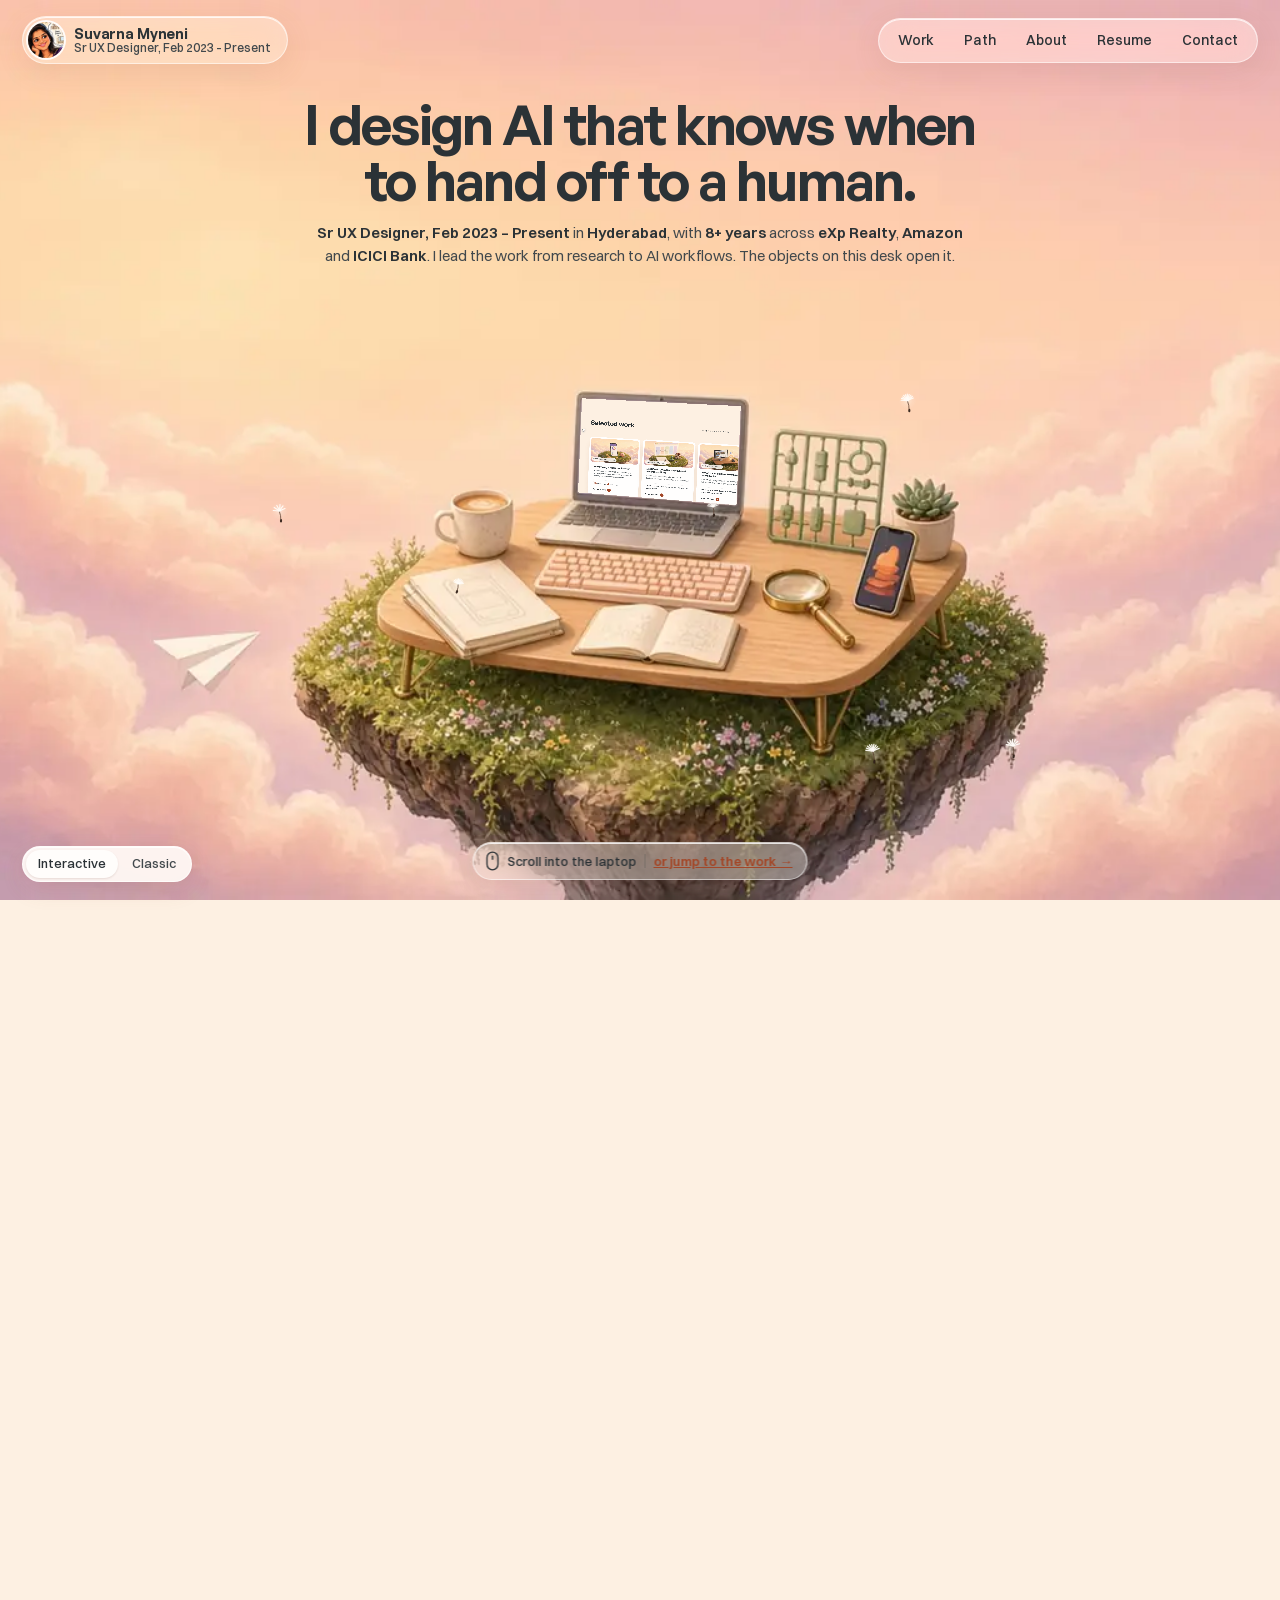
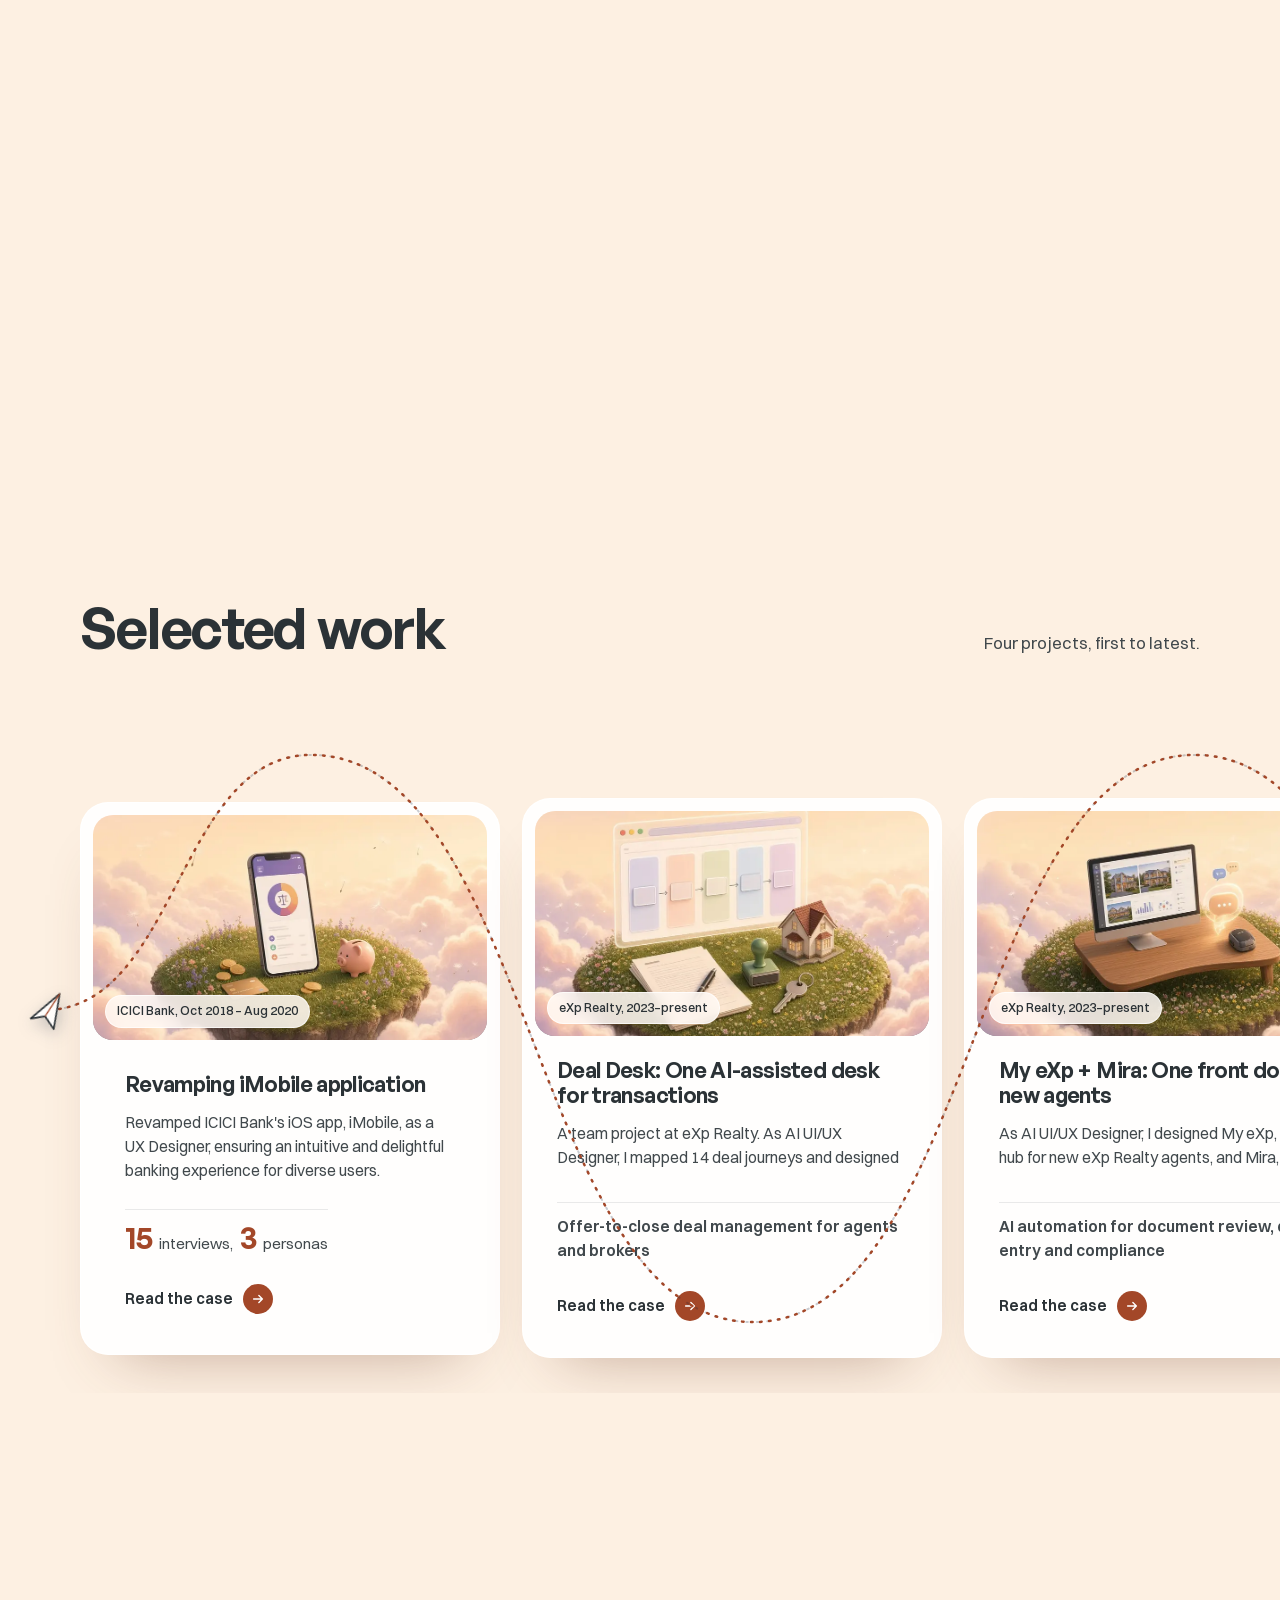
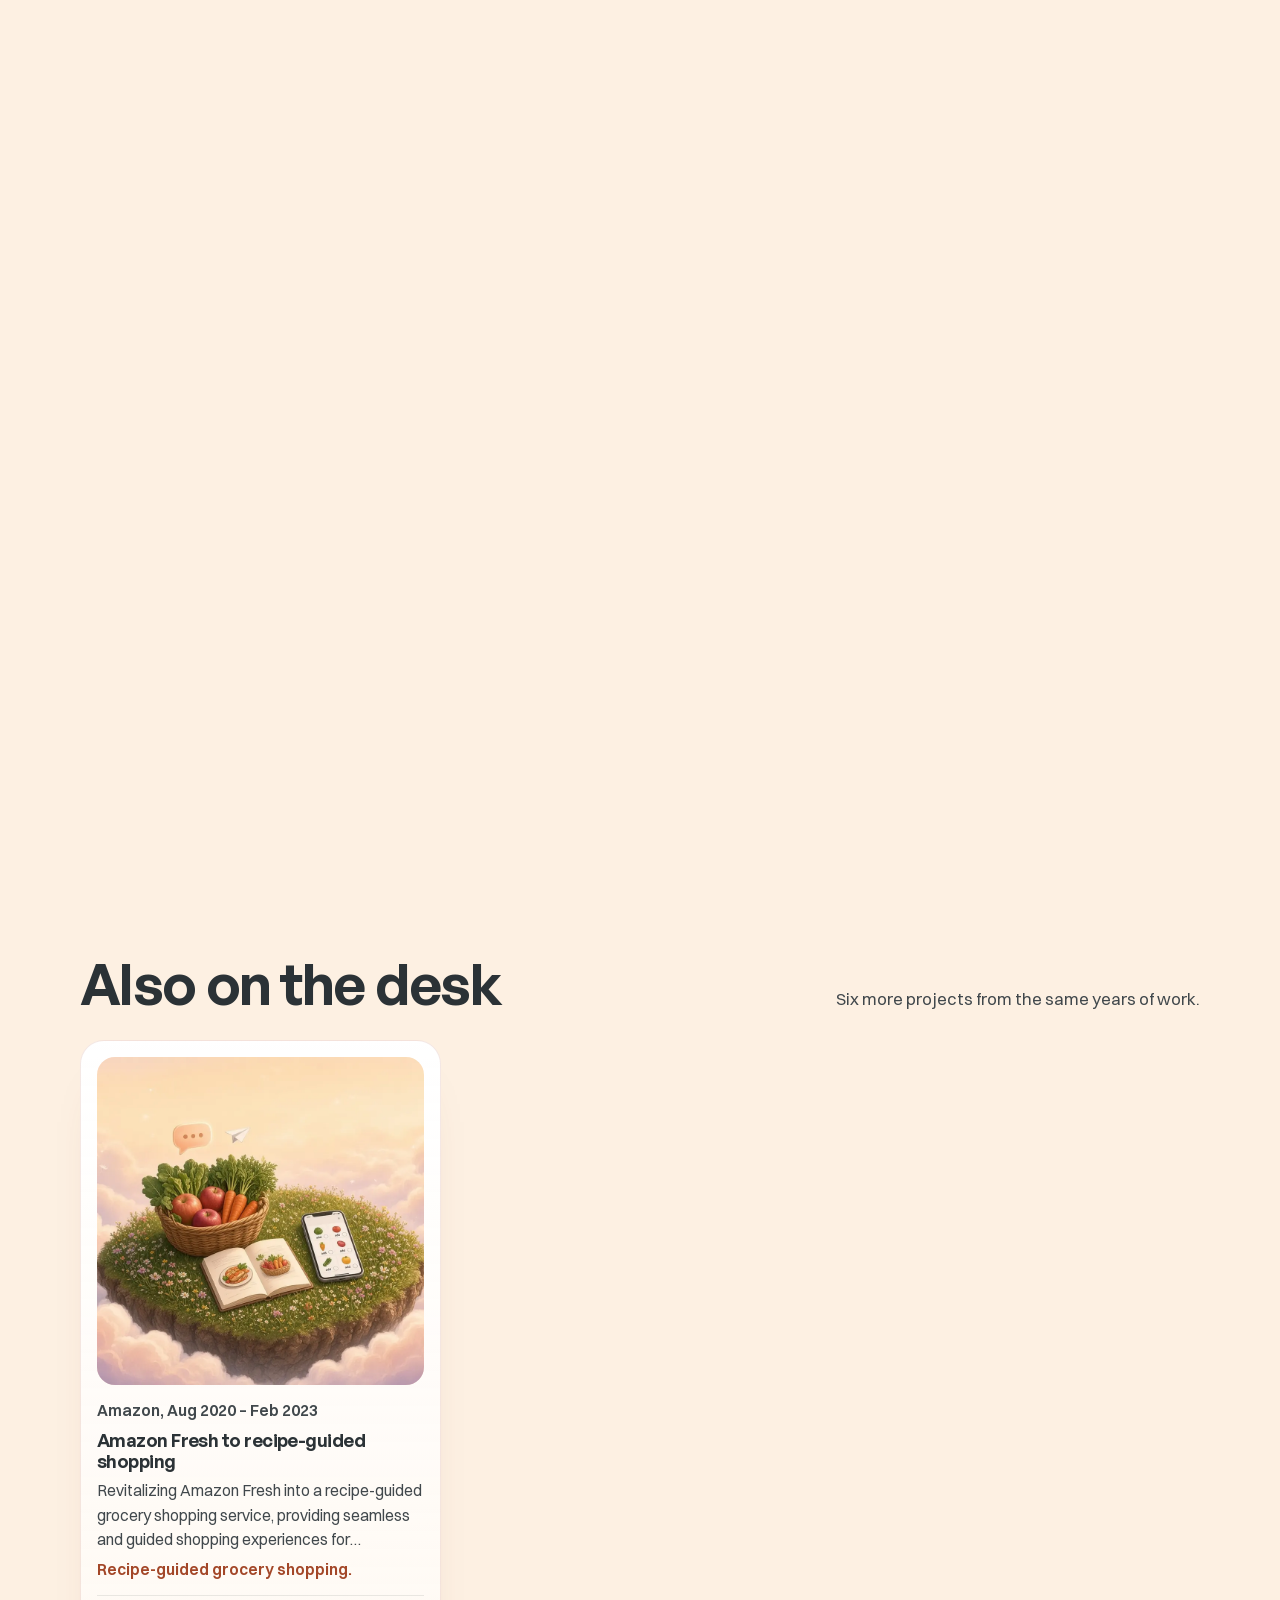
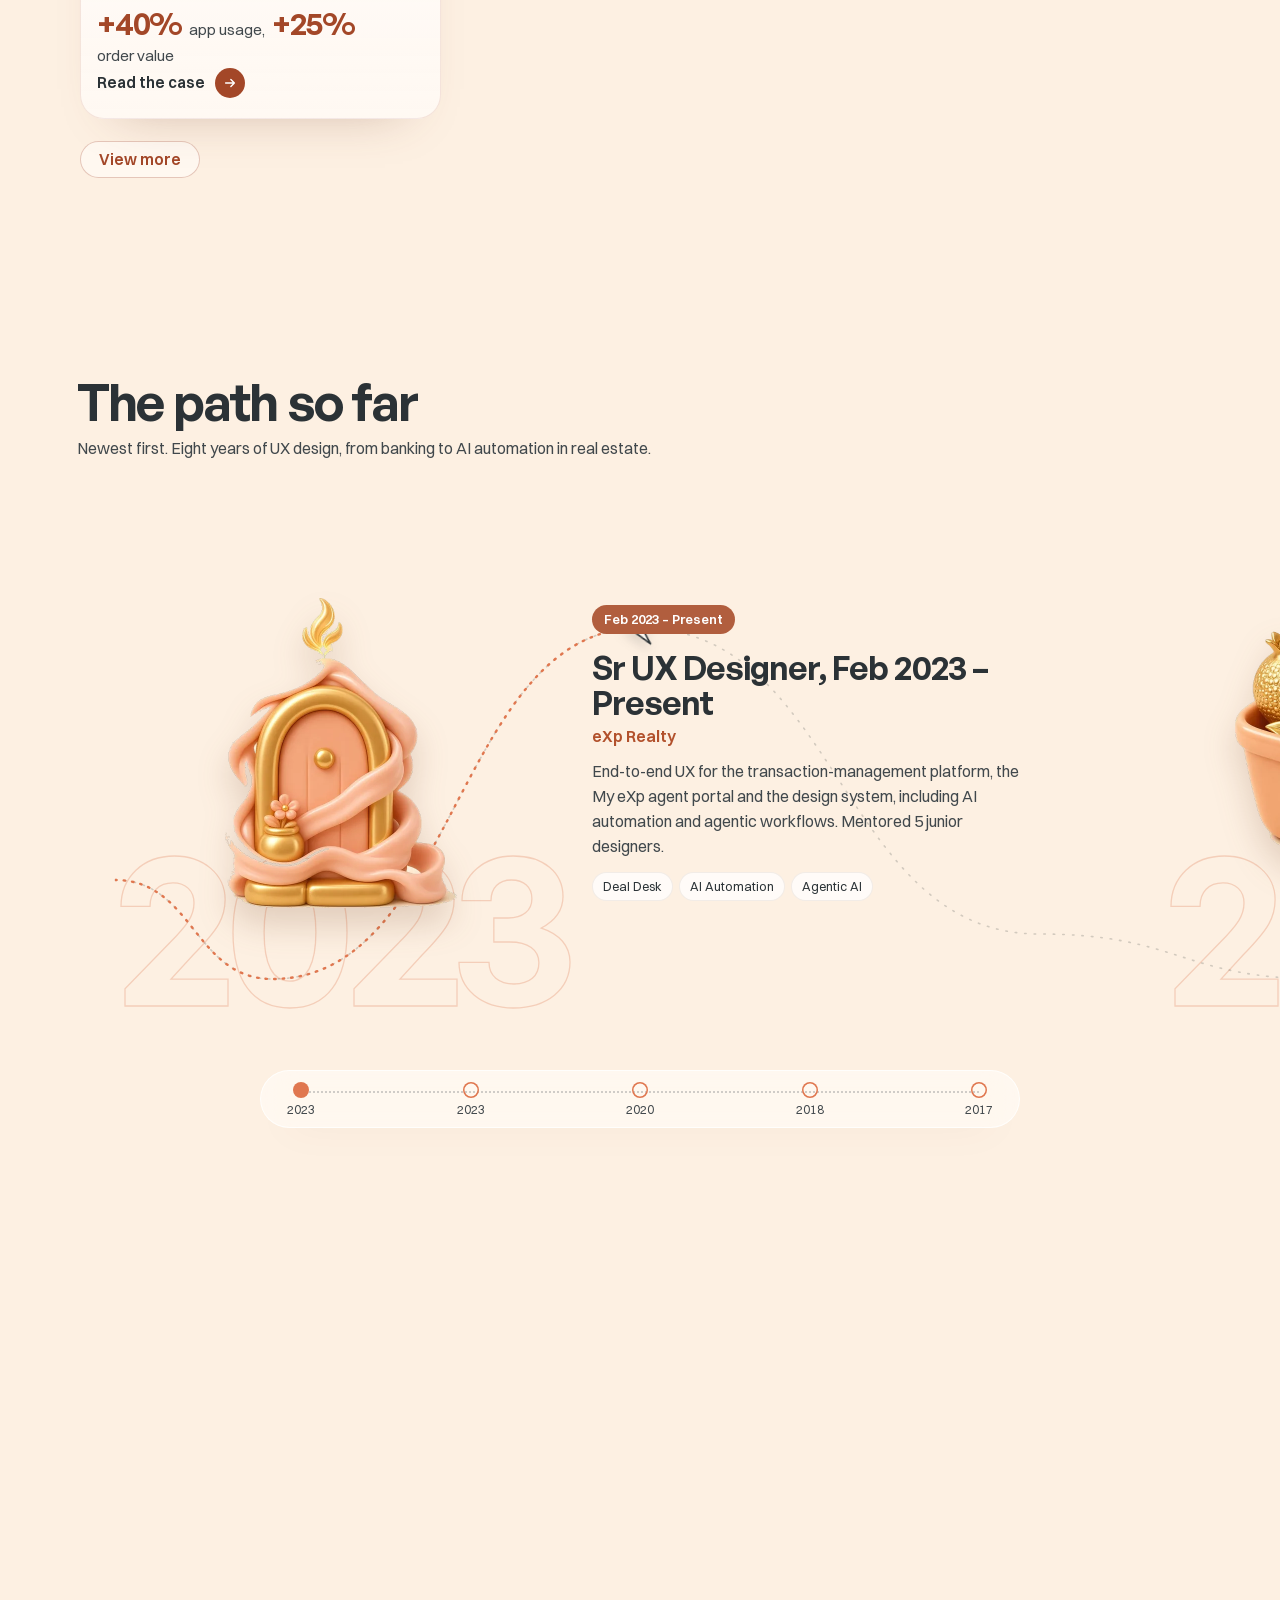
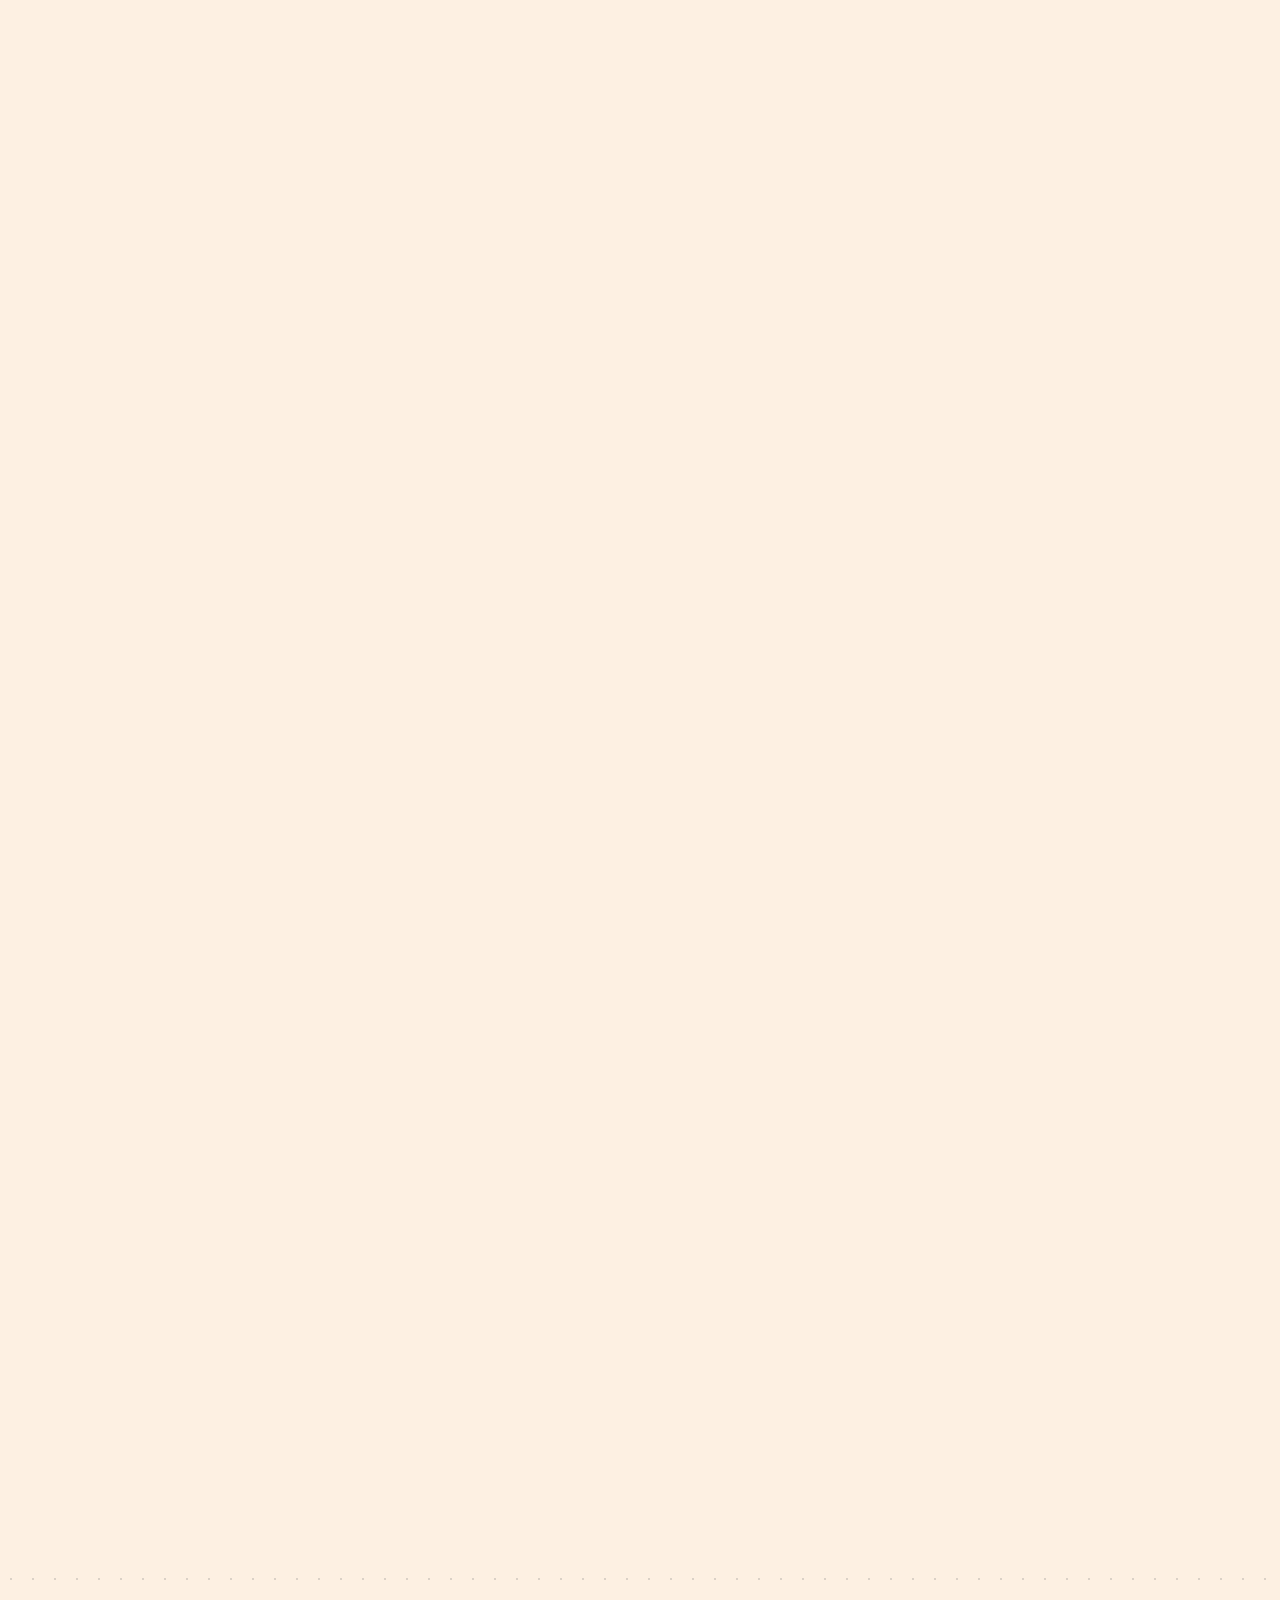
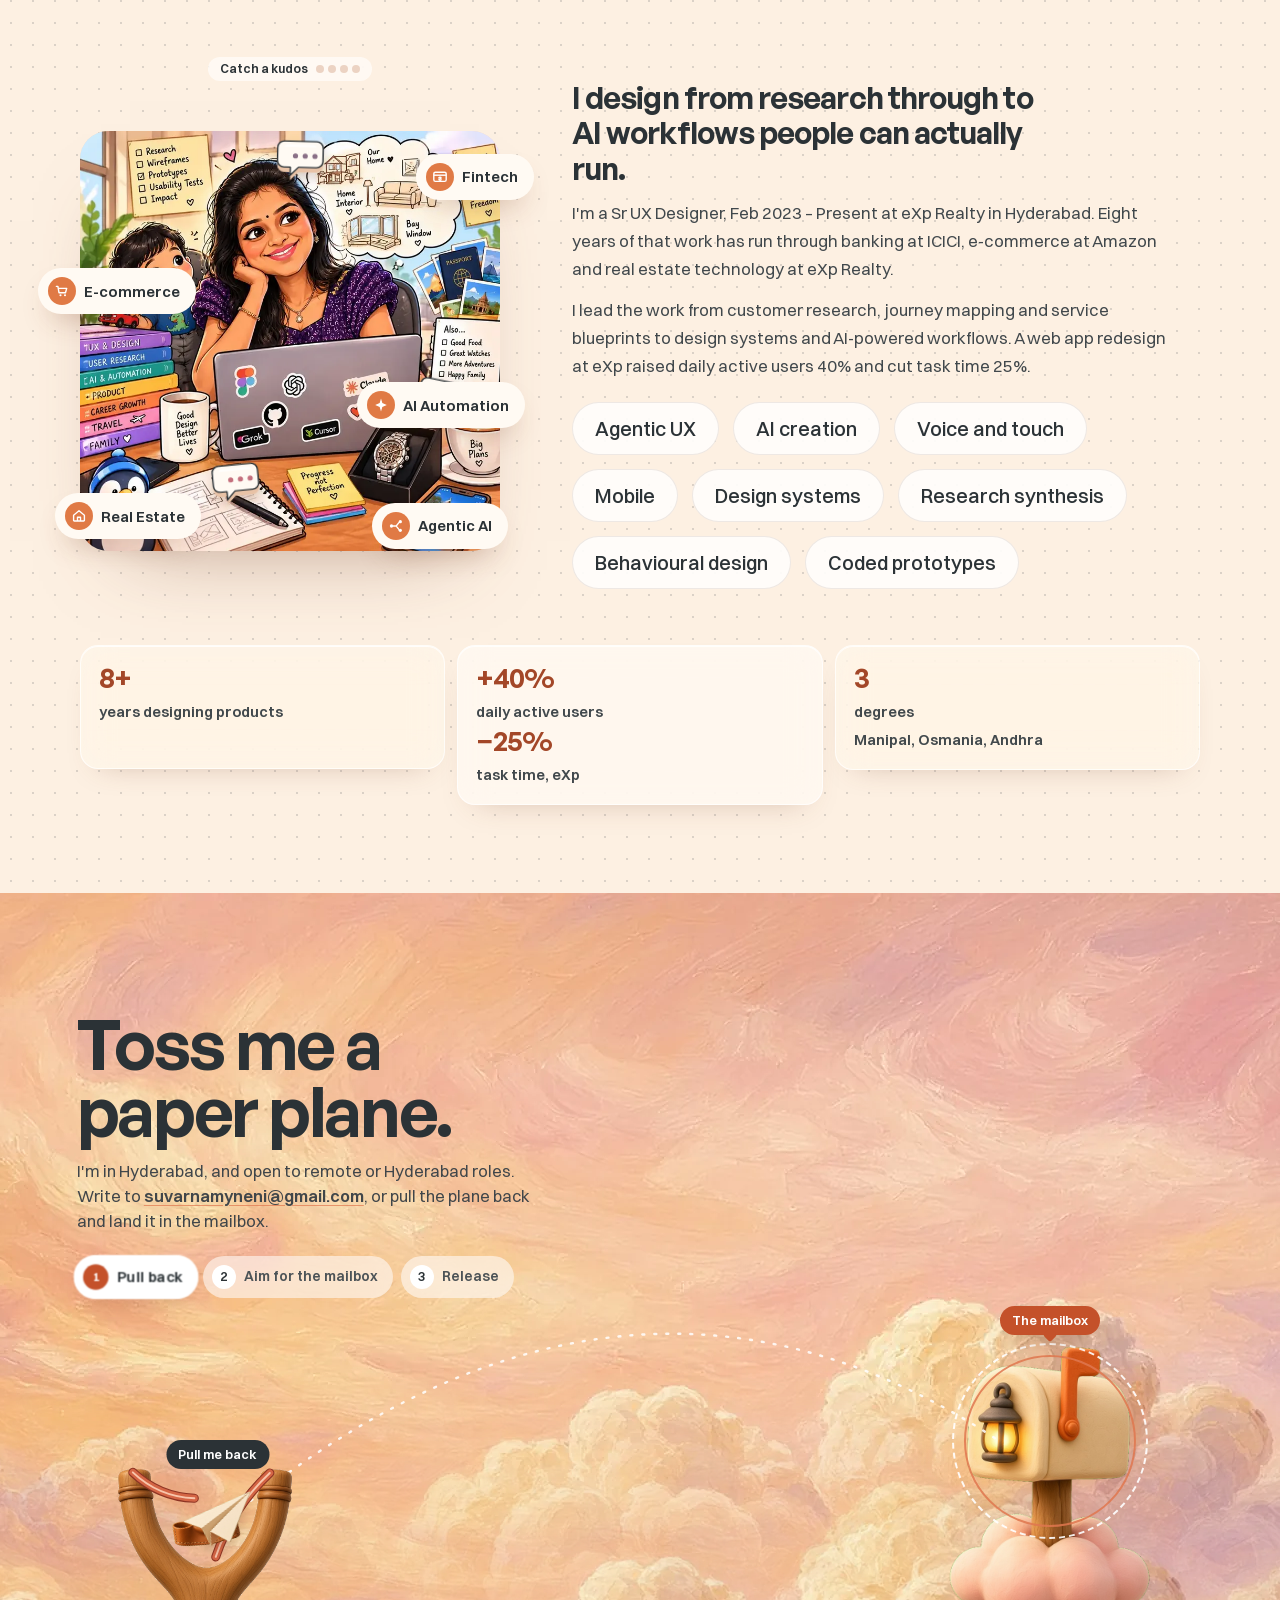
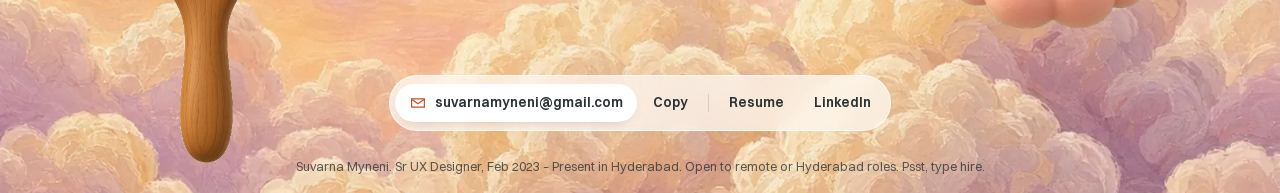
==== commit 8353f8d3: "Add a resume download in the header and contact bar. Co-authored-by: suvarnamyneni <suvarnamyneni@us" ====
--- a/index.html
+++ b/index.html
@@ -195,12 +195,14 @@
         <a href="#work" data-caption="Selected work">Work</a>
         <a href="#path" data-caption="Path">Path</a>
         <a href="#about" data-caption="About">About</a>
+        <a href="assets/Suvarna-Myneni-Resume.pdf" download data-caption="Resume">Resume</a>
         <a href="#contact" data-caption="Contact">Contact</a>
         <div class="mode-switch mode-switch-menu" role="group" aria-label="Portfolio">
           <a href="#top" aria-current="page">Interactive</a>
           <a href="https://motiveux.wixsite.com/my-site-3" rel="noopener" title="Classic portfolio on Wix">Classic</a>
         </div>
       </div>
+      <a class="nav-contact" href="assets/Suvarna-Myneni-Resume.pdf" download>Resume</a>
       <a class="nav-contact" href="#contact">Contact</a>
       <button type="button" class="nav-toggle" aria-expanded="false" aria-controls="nav-menu">
         Menu
@@ -763,6 +765,7 @@
           </a>
           <button type="button" class="copy-email" data-caption="Copy the address">Copy</button>
           <span class="bar-sep" aria-hidden="true"></span>
+          <a href="assets/Suvarna-Myneni-Resume.pdf" download data-caption="Resume">Resume</a>
           <a class="bar-linkedin" href="https://www.linkedin.com/in/suvarnamyneni/" target="_blank" rel="noopener noreferrer" data-caption="LinkedIn" aria-label="LinkedIn"><svg class="bar-in" viewBox="0 0 24 24" aria-hidden="true"><rect x="2" y="2" width="20" height="20" rx="5" fill="none" stroke="currentColor" stroke-width="1.6"/><path d="M7.2 10.2V16M7.2 7.8h.1M10.6 16v-3.2c0-1 .6-1.8 1.6-1.8s1.5.8 1.5 1.8V16" fill="none" stroke="currentColor" stroke-width="1.6" stroke-linecap="round"/></svg><span class="bar-linkedin-label">LinkedIn</span><span class="sr-only"> (opens in a new tab)</span></a>
         </div>
         <p class="contact-credit">Suvarna Myneni. Sr UX Designer, Feb 2023 – Present in Hyderabad. Open to remote or Hyderabad roles. Psst, type hire.</p>
